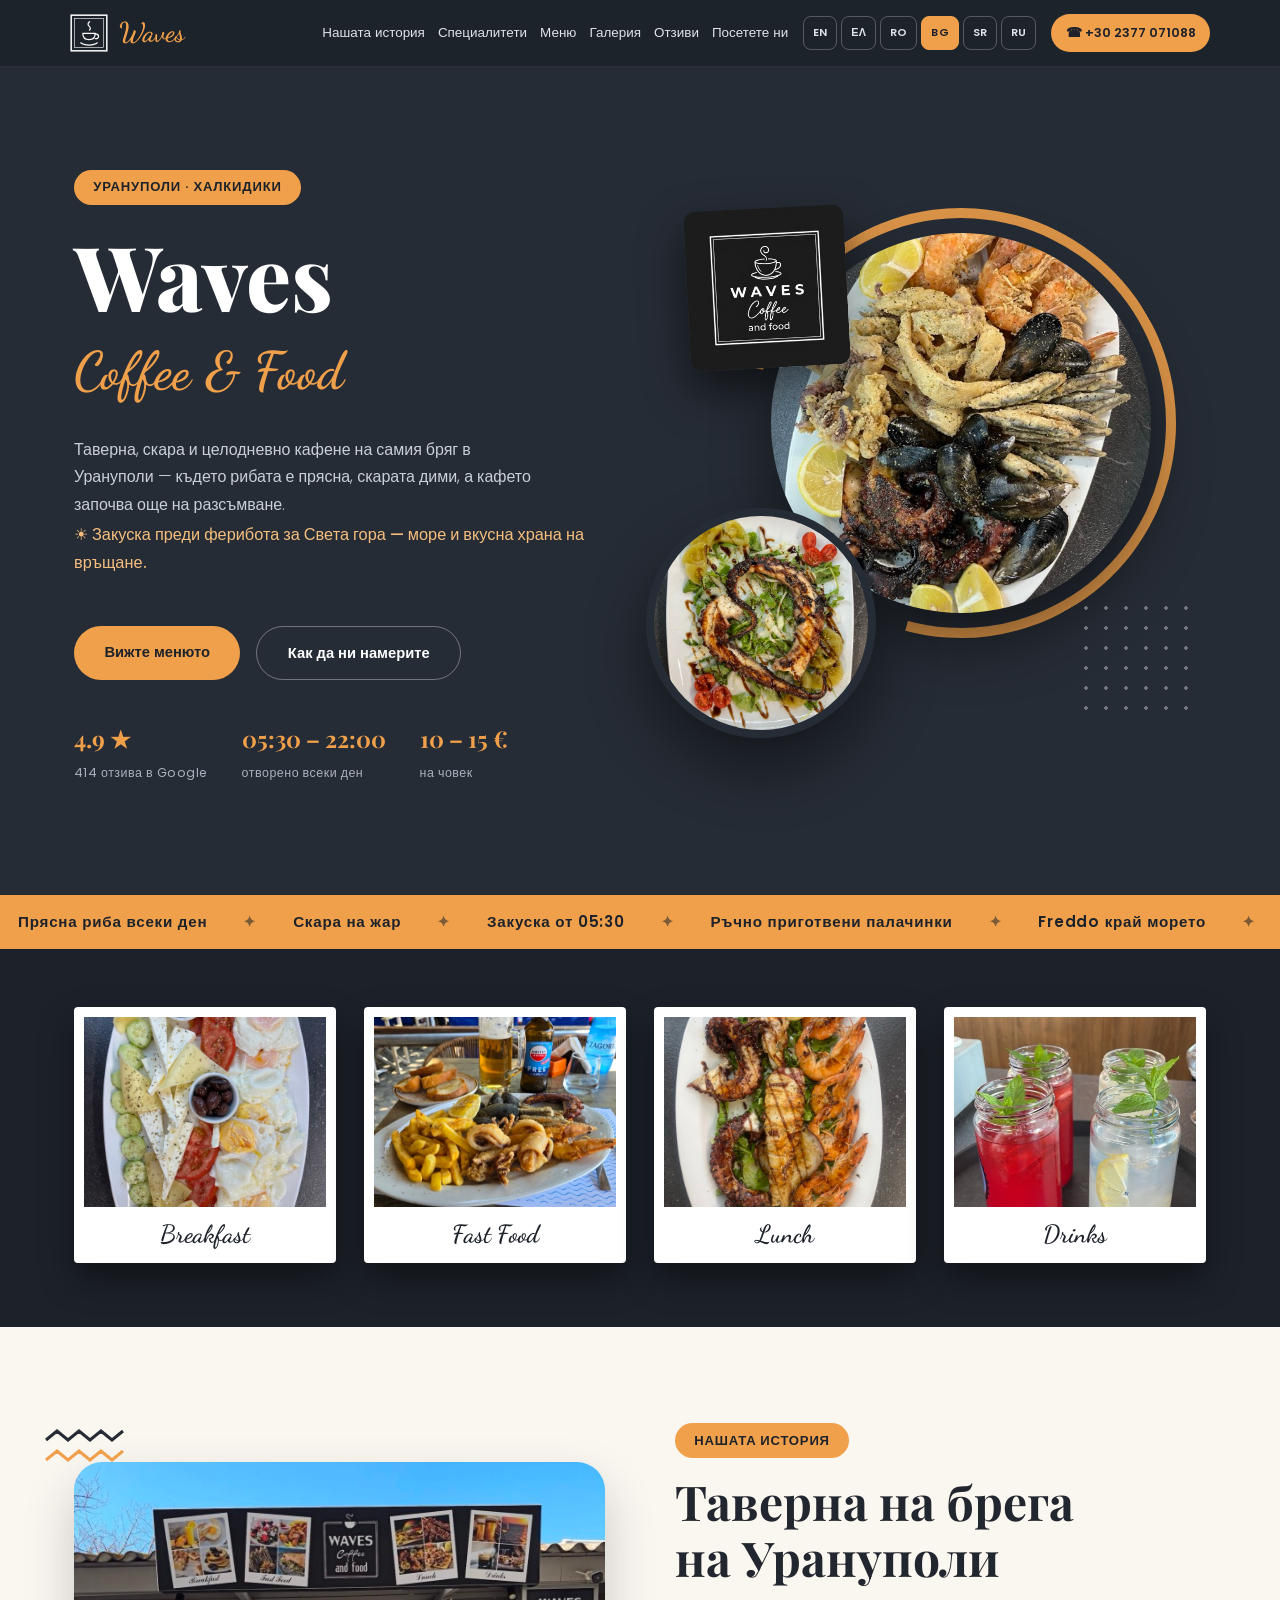
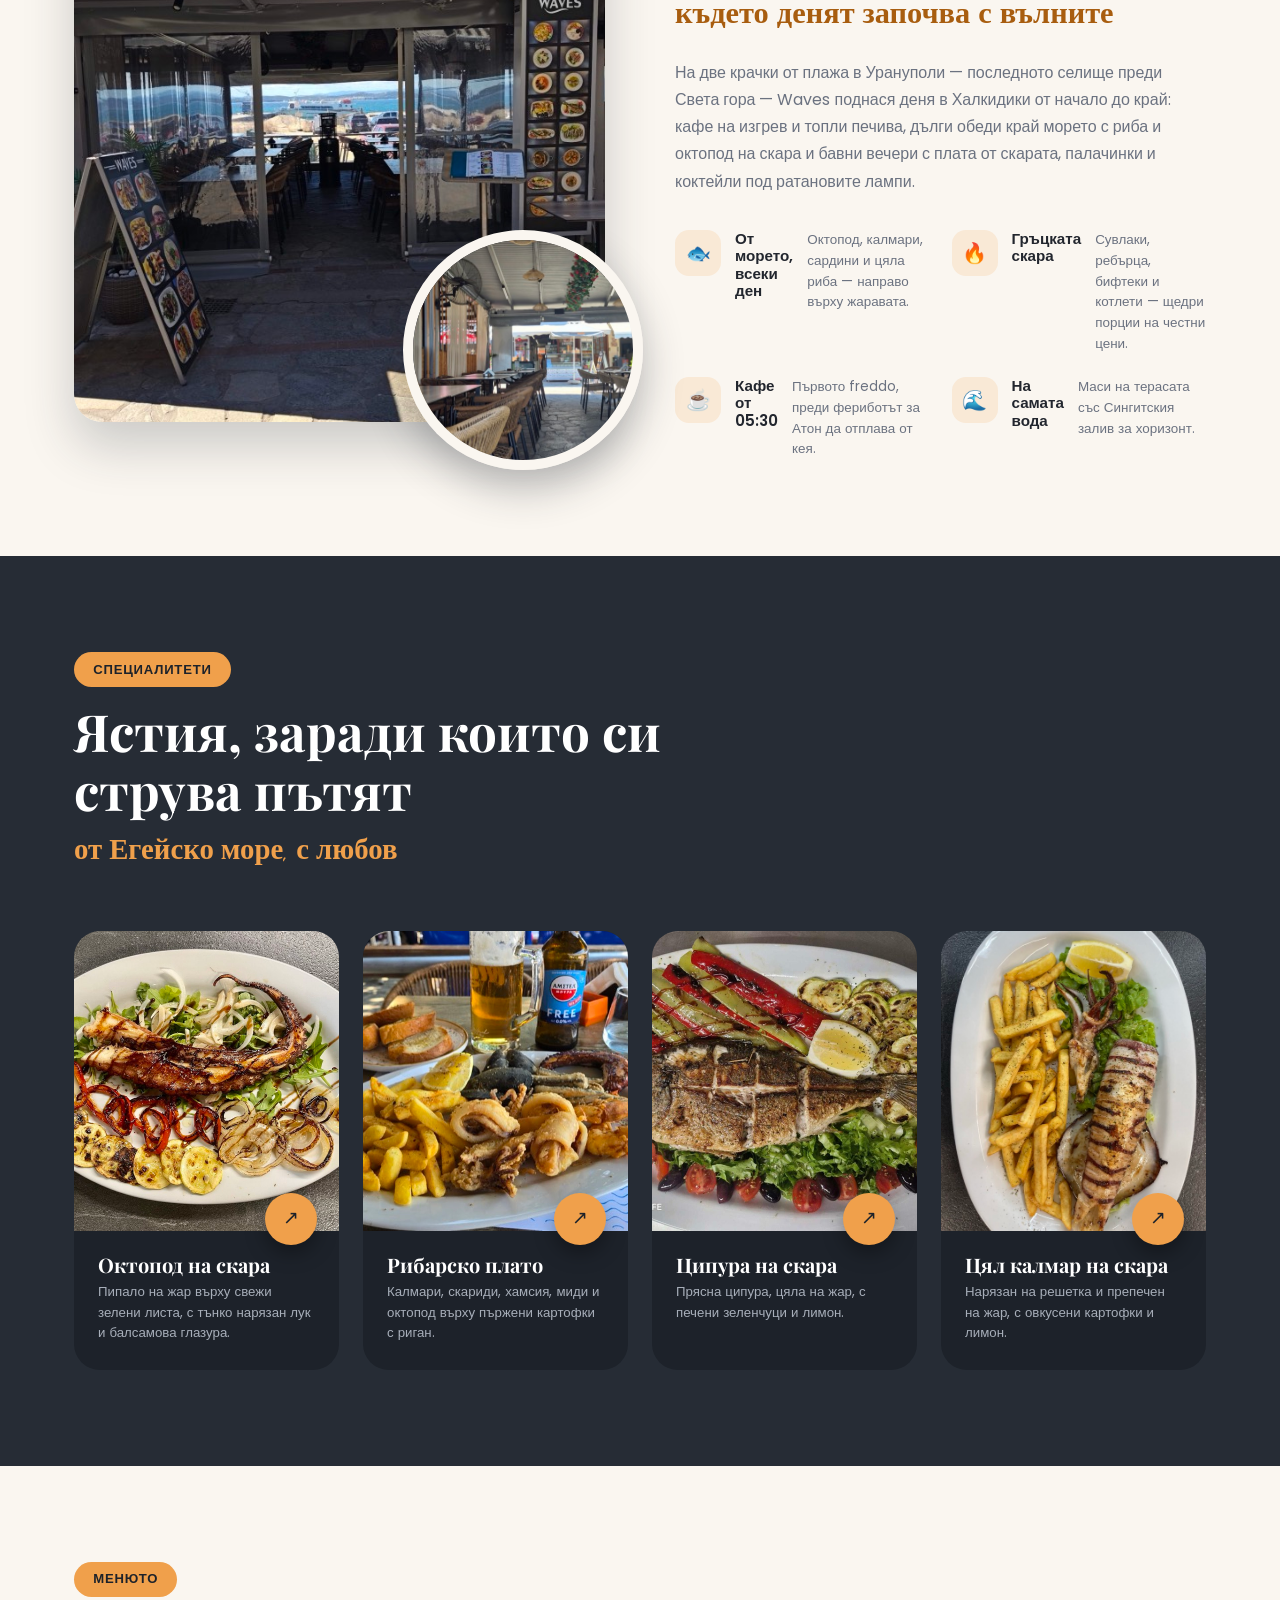
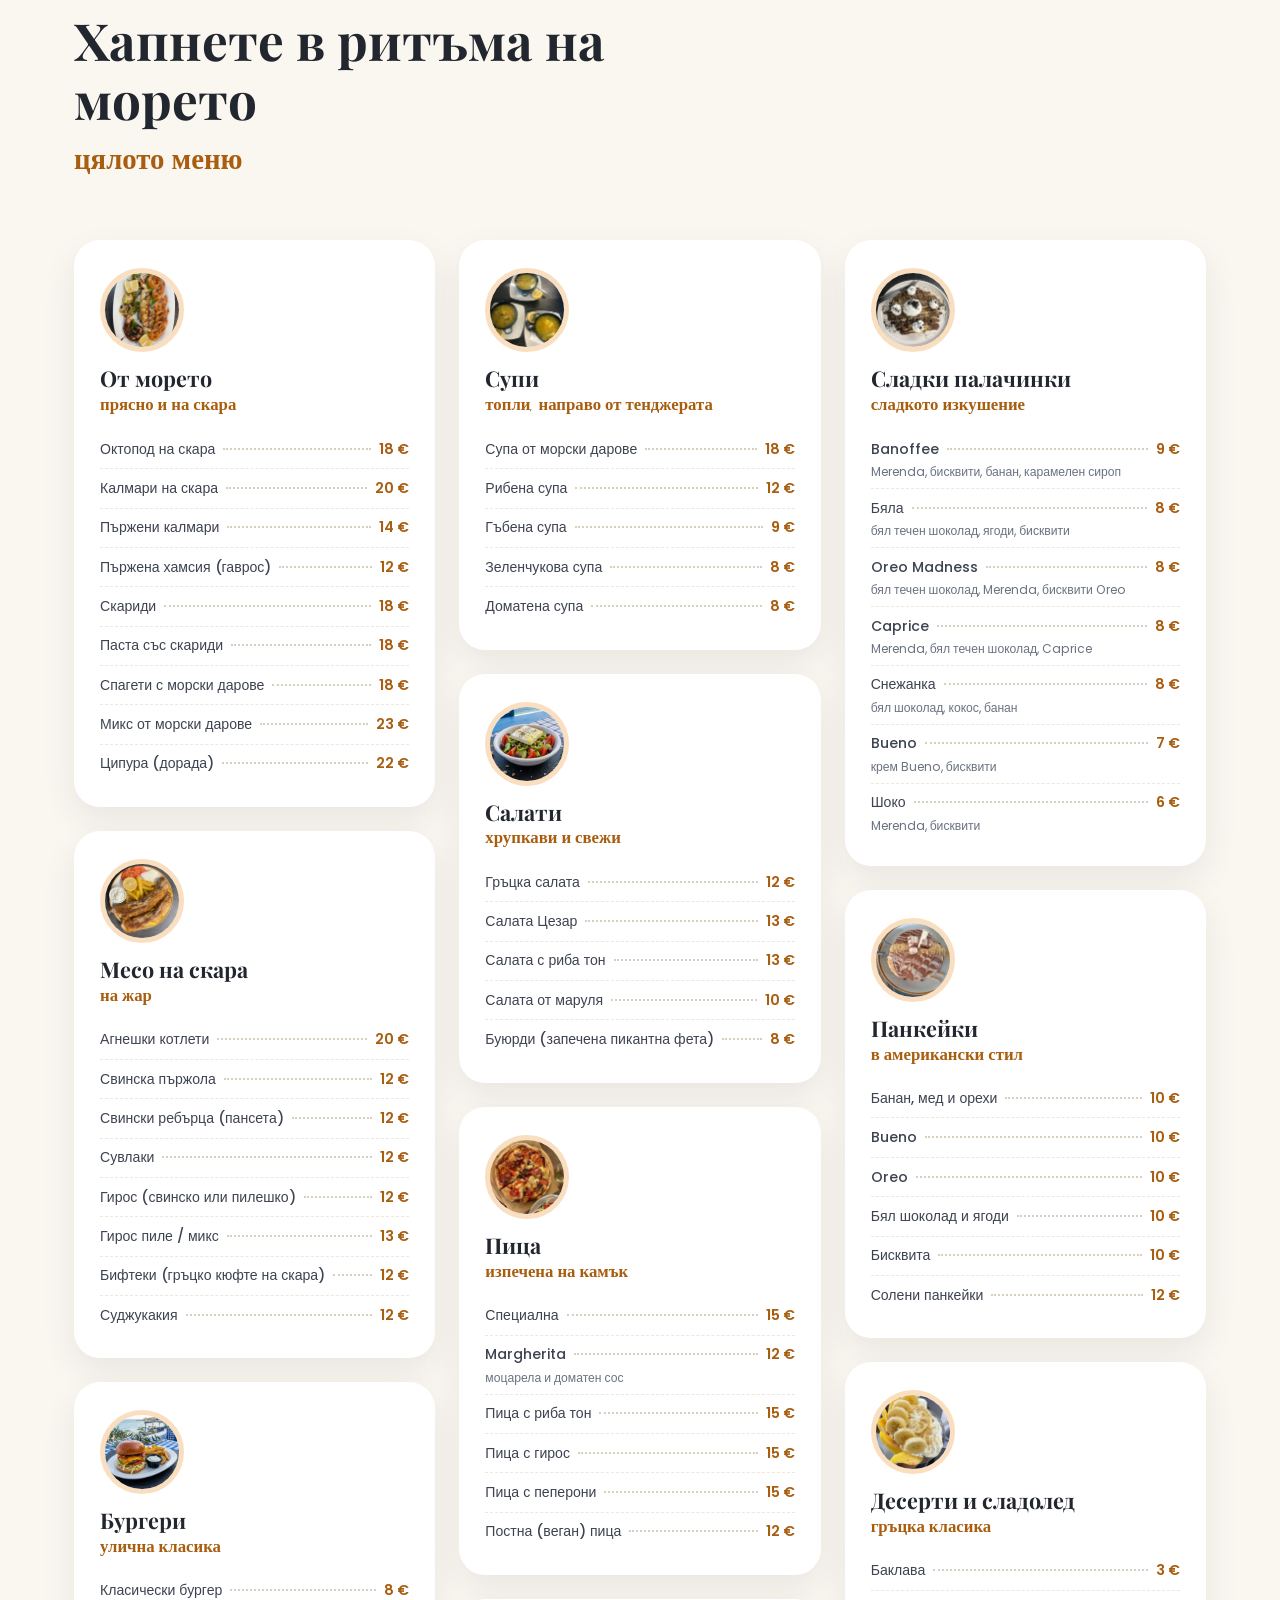
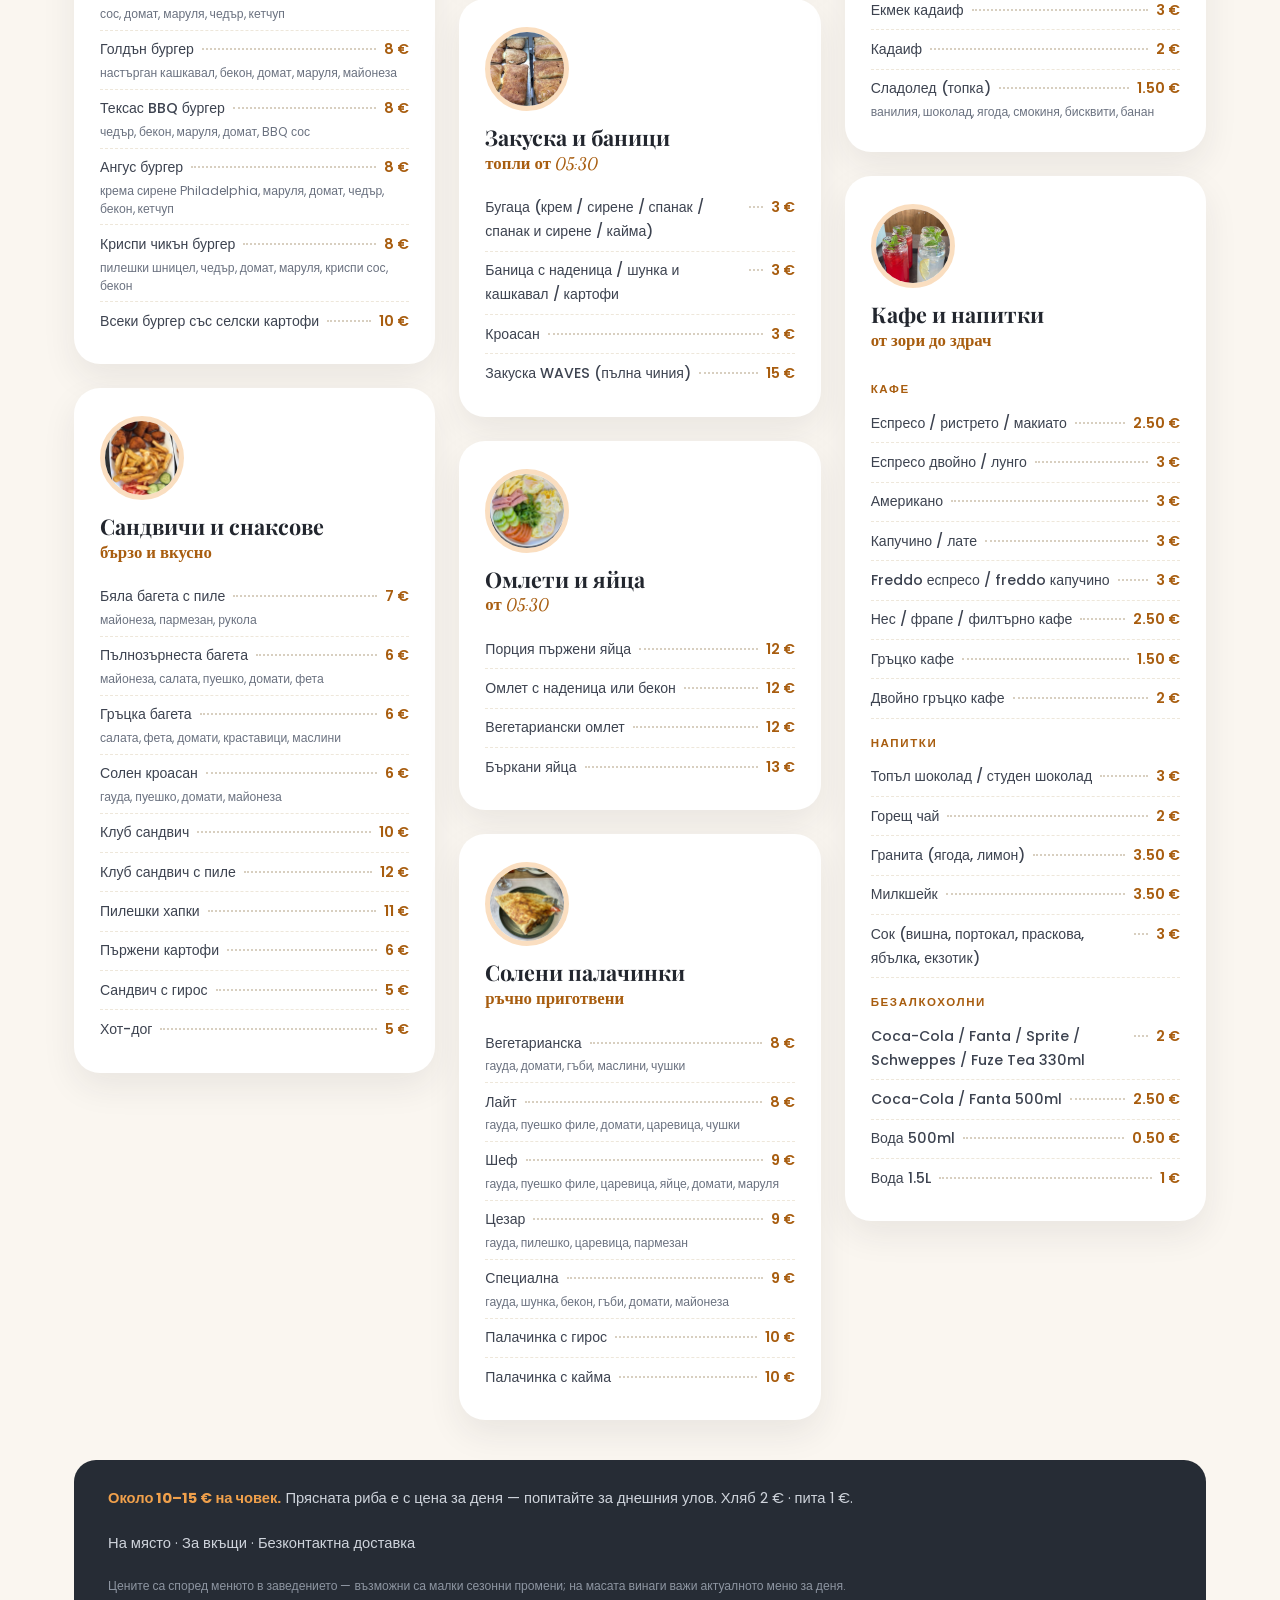
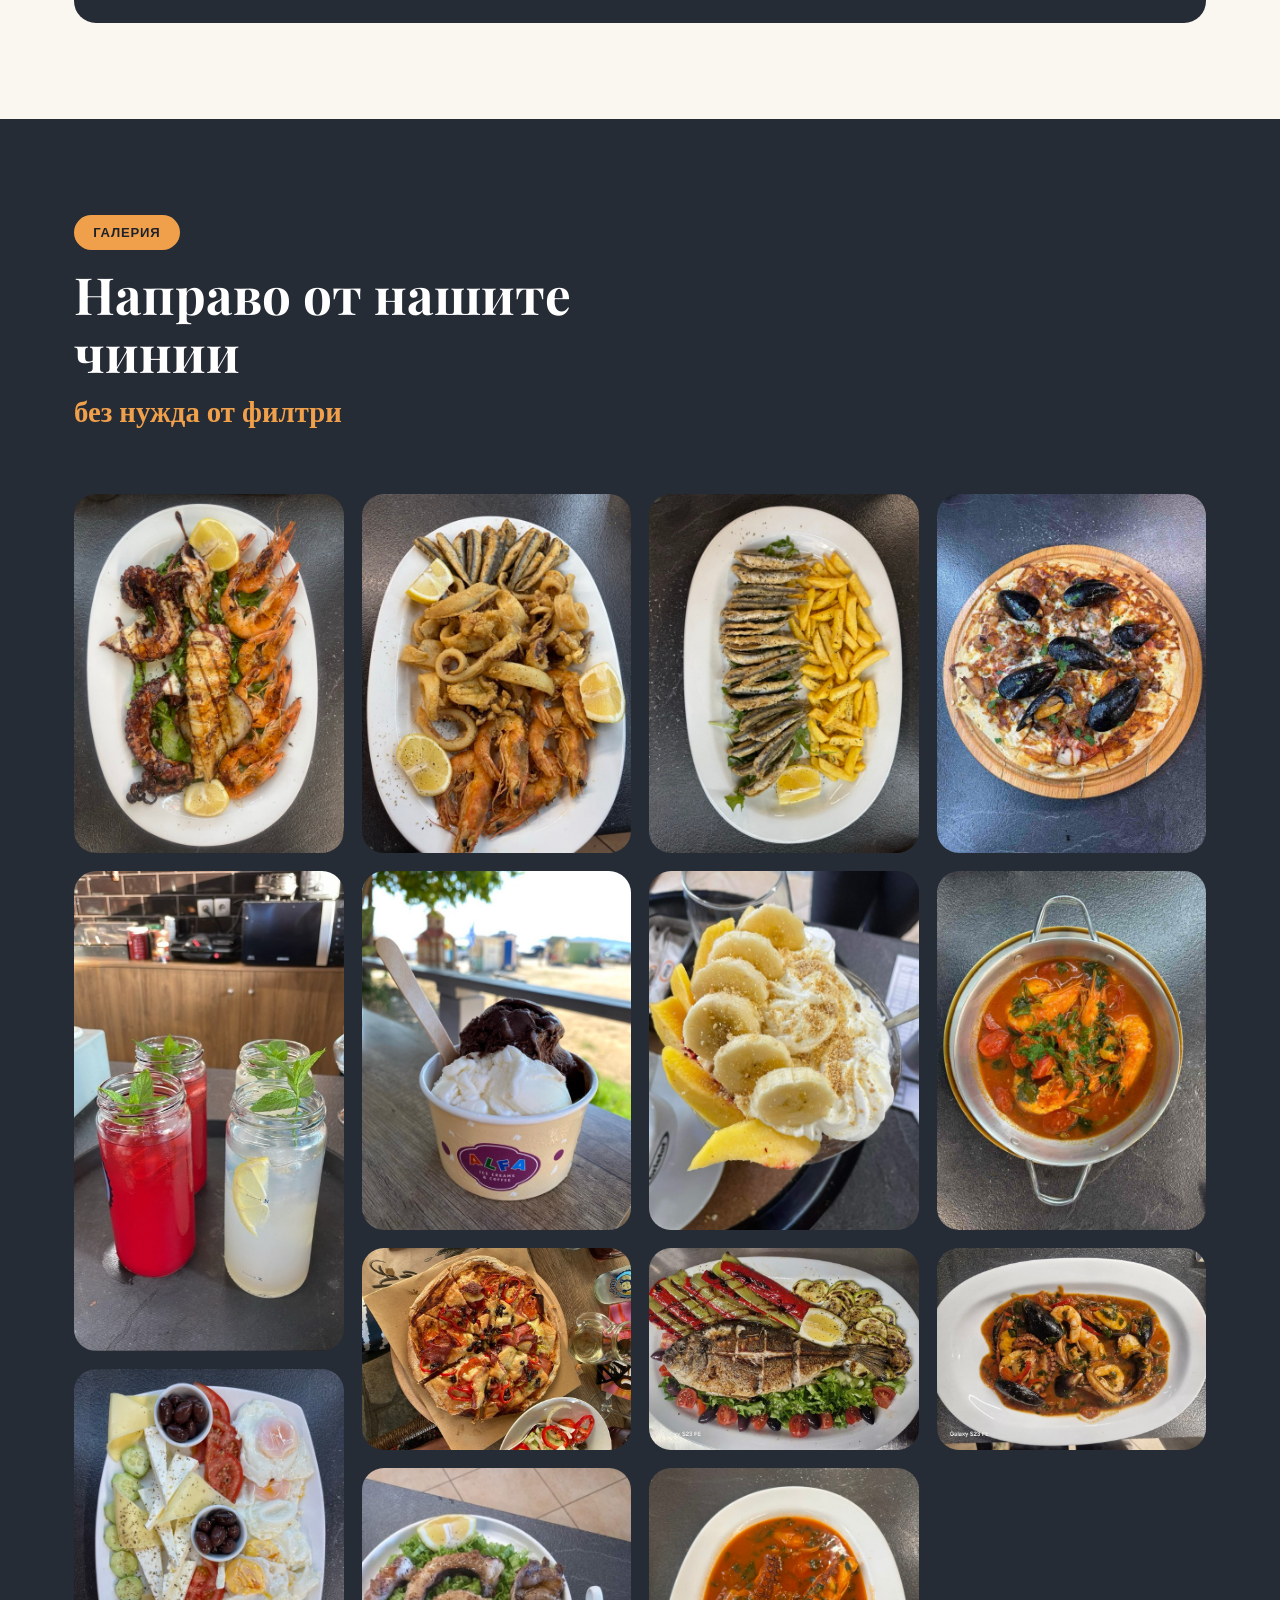
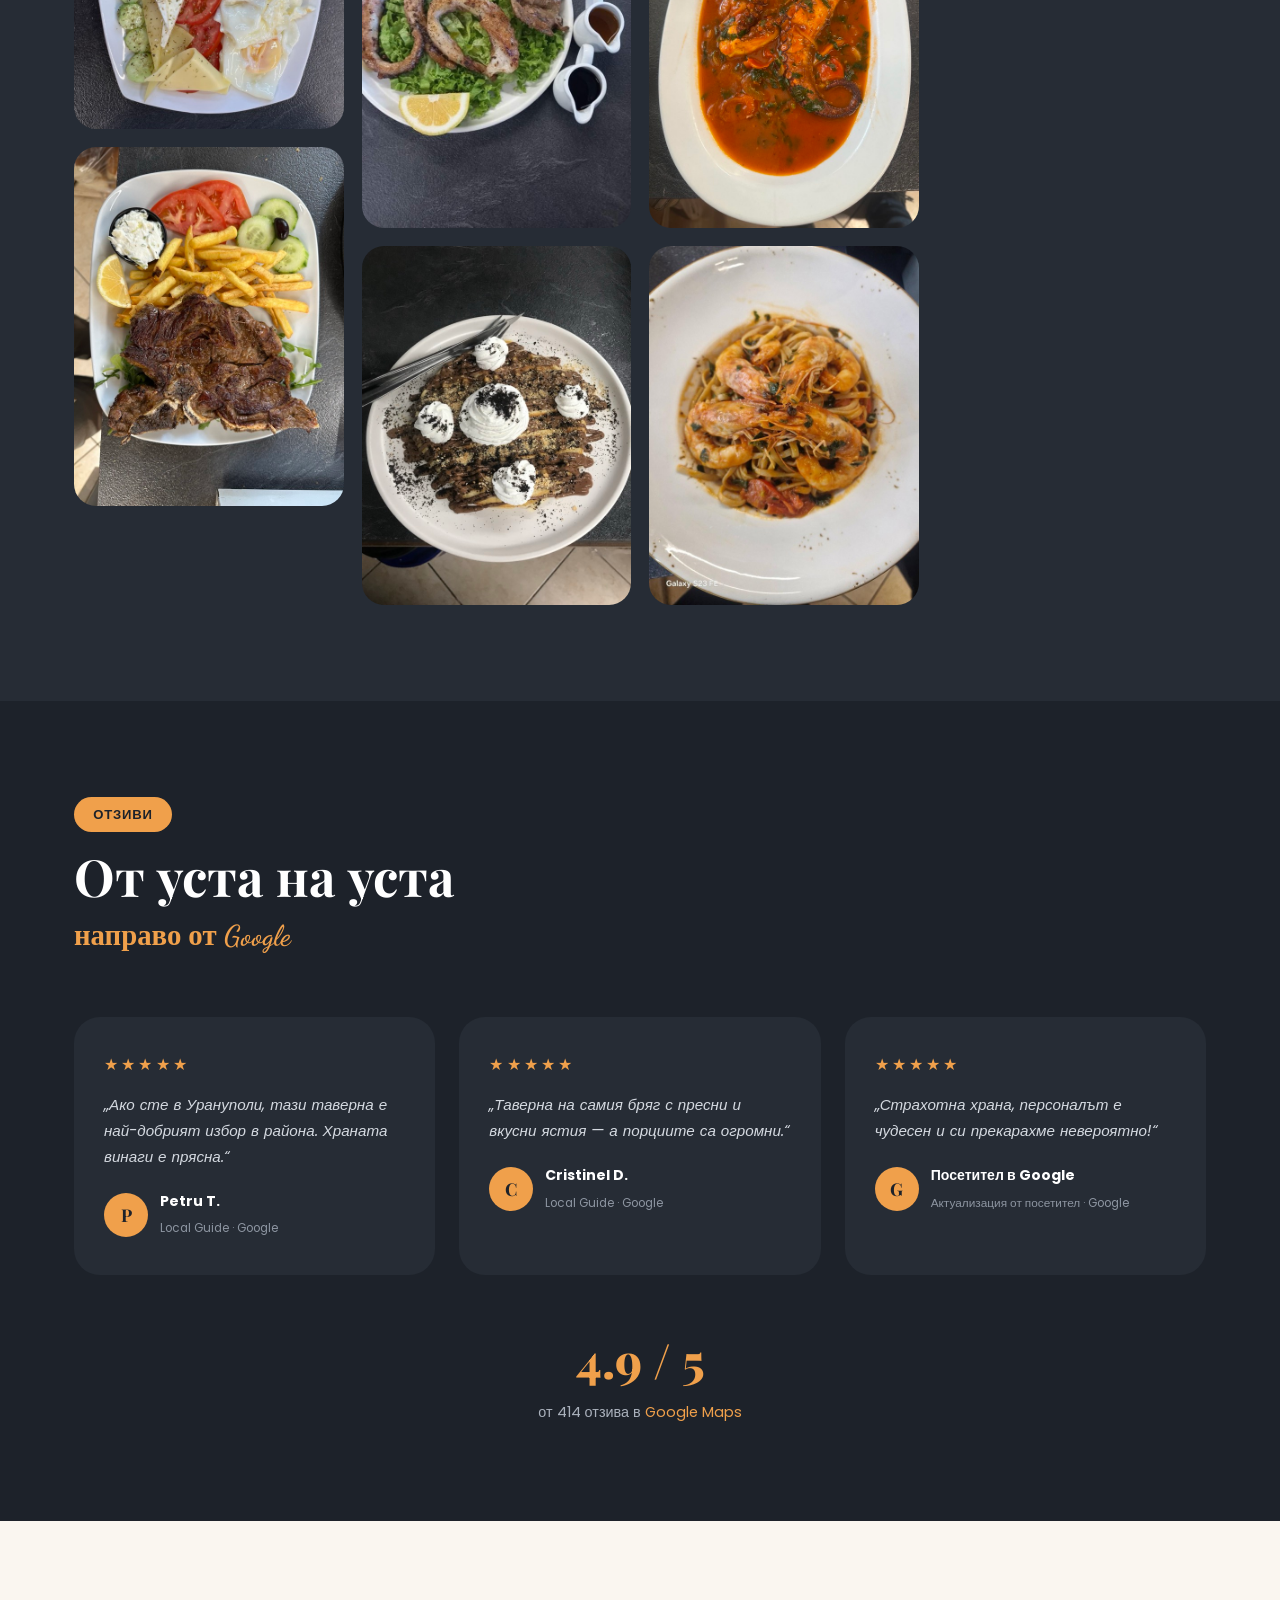
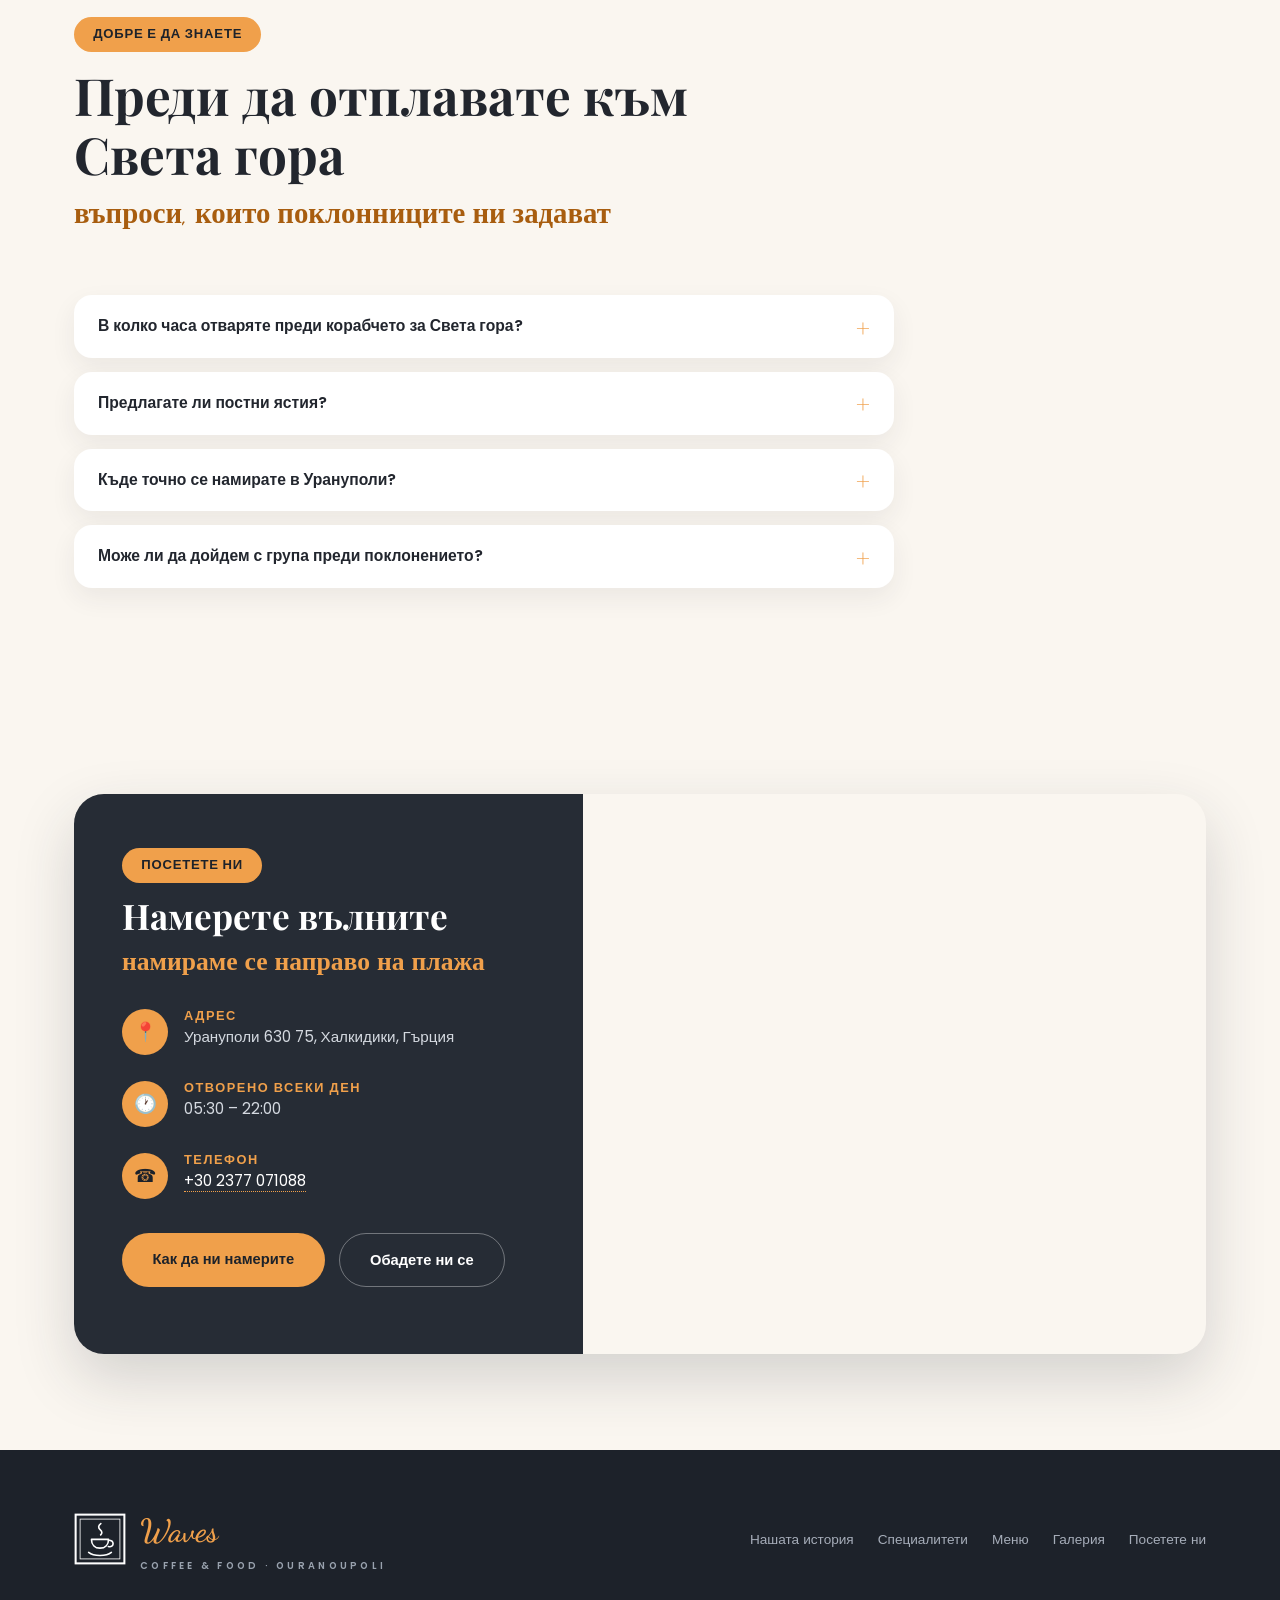
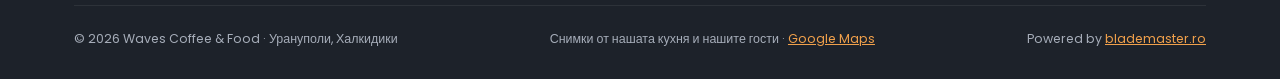
==== bg/index.html @ 925ded1e "Every menu category now has a photo Real photos from the kitchen for Soups (clay pots), Breakfast & " ====
<!DOCTYPE html>
<html lang="bg">
<head>
<meta charset="UTF-8">
<meta name="viewport" content="width=device-width, initial-scale=1.0">
<title>Waves Coffee &amp; Food — Таверна в Урануполи, до Света гора</title>
<meta name="description" id="meta-desc" content="Таверна на плажа в Урануполи, до ферибота за Света гора. Пресни морски дарове, скара, закуска от 05:30. 4,9★ в Google.">
<link rel="canonical" id="canon" href="https://waveshalkidiki.vercel.app/bg/">
<link rel="alternate" hreflang="en" href="https://waveshalkidiki.vercel.app/">
<link rel="alternate" hreflang="el" href="https://waveshalkidiki.vercel.app/el/">
<link rel="alternate" hreflang="ro" href="https://waveshalkidiki.vercel.app/ro/">
<link rel="alternate" hreflang="bg" href="https://waveshalkidiki.vercel.app/bg/">
<link rel="alternate" hreflang="sr-Latn" href="https://waveshalkidiki.vercel.app/sr/">
<link rel="alternate" hreflang="ru" href="https://waveshalkidiki.vercel.app/ru/">
<link rel="alternate" hreflang="x-default" href="https://waveshalkidiki.vercel.app/">
<meta property="og:title" id="og-title" content="Waves Coffee &amp; Food — Таверна в Урануполи, до Света гора">
<meta property="og:description" id="og-desc" content="Таверна на плажа в Урануполи, до ферибота за Света гора. Пресни морски дарове, скара, закуска от 05:30. 4,9★ в Google.">
<meta property="og:image" content="https://waveshalkidiki.vercel.app/images/og-1200x630.jpg">
<meta property="og:image:width" content="1200">
<meta property="og:image:height" content="630">
<meta property="og:image:alt" content="Mixed seafood platter at Waves Coffee & Food">
<meta property="og:url" id="og-url" content="https://waveshalkidiki.vercel.app/bg/">
<meta property="og:type" content="restaurant.restaurant">
<meta property="og:site_name" content="Waves Coffee &amp; Food">
<meta property="og:locale" id="og-locale" content="bg_BG">
<meta name="twitter:card" content="summary_large_image">
<meta name="theme-color" content="#262C35">
<link rel="icon" type="image/png" href="/favicon.png">
<link rel="apple-touch-icon" href="/apple-touch-icon.png">
<link rel="icon" type="image/svg+xml" href="data:image/svg+xml,%3Csvg xmlns='http://www.w3.org/2000/svg' viewBox='0 0 64 64'%3E%3Crect width='64' height='64' rx='12' fill='%23262C35'/%3E%3Crect x='6' y='6' width='52' height='52' fill='none' stroke='white' stroke-width='2.5'/%3E%3Cpath d='M33 15c-3 2.4-3 5-.6 7.2 2.2 1.9 2.2 3.9.4 5.8' stroke='white' stroke-width='2' fill='none' stroke-linecap='round'/%3E%3Cpath d='M22 32.5h20c0 6.5-4.2 10.3-10 10.3s-10-3.8-10-10.3z' fill='none' stroke='white' stroke-width='2'/%3E%3Cpath d='M42 33.5c3.4 0 5.3 1.7 5.3 4s-2 4.4-5.5 3.4' fill='none' stroke='white' stroke-width='2' stroke-linecap='round'/%3E%3Cpath d='M19 47.5c3 2.4 8.3 3.6 13 3.6s10-1.2 13-3.6' fill='none' stroke='white' stroke-width='2' stroke-linecap='round'/%3E%3C/svg%3E">
<link rel="preconnect" href="https://fonts.googleapis.com">
<link rel="preconnect" href="https://fonts.gstatic.com" crossorigin>
<link rel="preload" as="style" href="https://fonts.googleapis.com/css2?family=Playfair+Display:wght@600;700;800&family=Dancing+Script:wght@600;700&family=Poppins:wght@300;400;500;600;700&display=swap">
<link rel="stylesheet" href="https://fonts.googleapis.com/css2?family=Playfair+Display:wght@600;700;800&family=Dancing+Script:wght@600;700&family=Poppins:wght@300;400;500;600;700&display=swap" media="print" onload="this.media='all'">
<noscript><link rel="stylesheet" href="https://fonts.googleapis.com/css2?family=Playfair+Display:wght@600;700;800&family=Dancing+Script:wght@600;700&family=Poppins:wght@300;400;500;600;700&display=swap"></noscript>
<script type="application/ld+json" id="ld-restaurant">
{
  "@context": "https://schema.org",
  "@type": "Restaurant",
  "@id": "https://waveshalkidiki.vercel.app/#restaurant",
  "name": "Waves Coffee & Food",
  "url": "https://waveshalkidiki.vercel.app/bg/",
  "image": "https://waveshalkidiki.vercel.app/images/facade.jpg",
  "servesCuisine": ["Greek", "Seafood", "Grill", "Café"],
  "priceRange": "€10–15",
  "telephone": "+302377071088",
  "address": {
    "@type": "PostalAddress",
    "addressLocality": "Ouranoupoli",
    "postalCode": "630 75",
    "addressRegion": "Halkidiki",
    "addressCountry": "GR"
  },
  "geo": { "@type": "GeoCoordinates", "latitude": 40.3255019, "longitude": 23.9797725 },
  "openingHoursSpecification": [{
    "@type": "OpeningHoursSpecification",
    "dayOfWeek": ["Monday","Tuesday","Wednesday","Thursday","Friday","Saturday","Sunday"],
    "opens": "05:30",
    "closes": "22:00"
  }],
  "hasMenu": "https://waveshalkidiki.vercel.app/bg/#menu",
  "acceptsReservations": true,
  "sameAs": ["https://maps.app.goo.gl/TWM8Gz17om45NjVWA"]
}
</script>
<script type="application/ld+json" id="ld-faq">
{
 "@context": "https://schema.org",
 "@type": "FAQPage",
 "mainEntity": [
  {
   "@type": "Question",
   "name": "В колко часа отваряте преди корабчето за Света гора?",
   "acceptedAnswer": {
    "@type": "Answer",
    "text": "Отваряме в 05:30, всеки ден без изключение — кафе, топли печива и богата закуска преди тръгването на първия ферибот от Урануполи."
   }
  },
  {
   "@type": "Question",
   "name": "Предлагате ли постни ястия?",
   "acceptedAnswer": {
    "@type": "Answer",
    "text": "Да. Освен пресните морски дарове, в менюто има и постни ястия — постна пица, зеленчукови супи и салати. Попитайте ни за постните ястия за деня."
   }
  },
  {
   "@type": "Question",
   "name": "Къде точно се намирате в Урануполи?",
   "acceptedAnswer": {
    "@type": "Answer",
    "text": "Направо на плажа, на няколко минути пеша от пристанището, откъдето тръгват корабчетата за Света гора. Търсете табелата Waves на крайбрежната."
   }
  },
  {
   "@type": "Question",
   "name": "Може ли да дойдем с група преди поклонението?",
   "acceptedAnswer": {
    "@type": "Answer",
    "text": "Разбира се — обадете се на +30 2377 071088 и масата ще ви чака, преди корабчето да отплава."
   }
  }
 ]
}
</script>
<style>
:root{
  --charcoal:#262C35;
  --charcoal-deep:#1D222A;
  --orange:#F0A04B;
  --orange-soft:#F5BE7E;
  --orange-deep:#A85D0F;
  --cream:#FAF6F0;
  --white:#FFFFFF;
  --ink:#22262E;
  --muted:#6B7280;
  --serif:'Playfair Display',serif;
  --script:'Dancing Script',cursive;
  --sans:'Poppins',sans-serif;
}
*{margin:0;padding:0;box-sizing:border-box}
html{scroll-behavior:smooth;scroll-padding-top:92px}
@media(prefers-reduced-motion:reduce){
  html{scroll-behavior:auto}
  .strip-track{animation:none!important}
  .reveal{opacity:1!important;transform:none!important;transition:none!important}
  .sig-card,.menu-card,.gal img,.btn{transition:none!important}
}
:focus-visible{outline:3px solid var(--orange);outline-offset:2px;border-radius:4px}
.sr-only{position:absolute;width:1px;height:1px;padding:0;margin:-1px;overflow:hidden;clip:rect(0 0 0 0);white-space:nowrap;border:0}
/* WCAG contrast on light backgrounds */
.fm-row .pr{color:var(--orange-deep)}
.fm-card .script,#menu .sec-head .script,#faq .sec-head .script,#story .script{color:var(--orange-deep)}
body{font-family:var(--sans);color:var(--ink);background:var(--cream);line-height:1.7;font-size:16px}
img{max-width:100%;display:block}
a{text-decoration:none;color:inherit}
h1,h2,h3{font-family:var(--serif);line-height:1.15}
.wrap{max-width:1180px;margin:0 auto;padding:0 24px}
.script{font-family:var(--script);color:var(--orange);font-weight:600}
.pill{display:inline-block;background:var(--orange);color:var(--charcoal-deep);font-weight:600;font-size:.82rem;letter-spacing:.06em;padding:.4rem 1.2rem;border-radius:999px}
.sec{padding:96px 0}
.sec-head{max-width:640px;margin-bottom:56px}
.sec-head h2{font-size:clamp(2.1rem,4.5vw,3.2rem);font-weight:700;margin:.9rem 0 .4rem}
.sec-head .script{font-size:clamp(1.5rem,3vw,2.1rem)}
.sec-head p{color:var(--muted)}
.reveal{opacity:0;transform:translateY(26px);transition:opacity .7s ease,transform .7s ease}
.reveal.on{opacity:1;transform:none}

/* ---------- nav ---------- */
nav{position:fixed;inset:0 0 auto 0;z-index:50;background:rgba(29,34,42,.86);backdrop-filter:blur(12px);border-bottom:1px solid rgba(255,255,255,.06)}
.nav-in{max-width:1180px;margin:0 auto;padding:14px 20px;display:flex;align-items:center;gap:15px}
.logo{display:flex;align-items:center;gap:11px;color:#fff}
.logo .badge{flex:none}
.logo .script{font-size:1.7rem;line-height:1}
.logo small{display:none}
.nav-links{display:flex;gap:13px;margin-left:auto}
.nav-links a{color:#dfe3e9;font-size:.84rem;font-weight:500;transition:color .2s}
.nav-links a:hover{color:var(--orange)}
.lang-sw{display:flex;gap:4px;flex-wrap:wrap}
.lang-sw-more{display:none}
.lang-sw button{background:none;border:1px solid rgba(255,255,255,.25);color:#dfe3e9;font:600 .68rem var(--sans);letter-spacing:.03em;padding:.5rem .55rem;border-radius:8px;cursor:pointer;transition:all .2s}
.lang-sw button:hover{border-color:var(--orange);color:var(--orange)}
.lang-sw button.on{background:var(--orange);color:var(--charcoal-deep);border-color:var(--orange)}
.nav-call{background:var(--orange);color:var(--charcoal-deep);font-weight:600;font-size:.8rem;padding:.5rem .9rem;border-radius:999px;white-space:nowrap;transition:background .2s}
.nav-call:hover{background:var(--orange-soft)}
.burger{display:none;background:none;border:0;cursor:pointer;padding:6px}
.burger span{display:block;width:24px;height:2px;background:#fff;margin:5px 0;border-radius:2px}

/* ---------- hero ---------- */
.hero{background:var(--charcoal);color:#fff;position:relative;overflow:hidden;padding:170px 0 110px}
.hero-in{display:grid;grid-template-columns:1.05fr .95fr;gap:48px;align-items:center}
.hero .kicker{background:var(--orange);color:var(--charcoal-deep)}
.hero h1{font-size:clamp(3.4rem,8vw,5.6rem);font-weight:800;color:#fff;margin:1.1rem 0 0}
.hero .script-line{font-size:clamp(2.1rem,4.5vw,3.3rem);margin:.1rem 0 1.2rem}
.hero p.lead{color:#c9cfd8;max-width:460px;font-weight:300}
.hero-cta{display:flex;gap:16px;margin:2rem 0 2.4rem;flex-wrap:wrap}
.btn{display:inline-block;padding:.85rem 1.9rem;border-radius:999px;font-weight:600;font-size:.92rem;transition:transform .2s,background .2s}
.btn:hover{transform:translateY(-2px)}
.btn-orange{background:var(--orange);color:var(--charcoal-deep)}
.btn-orange:hover{background:var(--orange-soft)}
.btn-ghost{border:1.5px solid rgba(255,255,255,.35);color:#fff}
.btn-ghost:hover{border-color:var(--orange);color:var(--orange)}
.hero-stats{display:flex;gap:34px;flex-wrap:wrap}
.hero-stats div strong{display:block;font-family:var(--serif);font-size:1.45rem;color:var(--orange)}
.hero-stats div span{font-size:.78rem;color:#aab1bc;letter-spacing:.04em}
.hero-art{position:relative;height:560px}
.ring{position:absolute;border-radius:50%;border:10px solid var(--orange)}
.ring-1{width:430px;height:430px;top:10px;right:30px;border-color:rgba(240,160,75,.9);border-left-color:transparent;transform:rotate(-30deg)}
.circle-img{position:absolute;border-radius:50%;overflow:hidden;box-shadow:0 30px 60px rgba(0,0,0,.45)}
.circle-img img{width:100%;height:100%;object-fit:cover}
.ci-1{width:380px;height:380px;top:35px;right:55px}
.ci-2{width:230px;height:230px;bottom:20px;right:330px;border:8px solid var(--charcoal)}
.signboard{position:absolute;left:-4px;top:10px;width:160px;height:auto;border-radius:12px;box-shadow:0 20px 44px rgba(0,0,0,.55);transform:rotate(-3deg)}
.dots{position:absolute;width:120px;height:120px;background-image:radial-gradient(rgba(255,255,255,.35) 2px,transparent 2px);background-size:20px 20px;right:10px;bottom:40px}

/* ---------- polaroid band (like the physical signboard) ---------- */
.polas{background:var(--charcoal-deep);padding:58px 0 64px}
.pol-row{display:grid;grid-template-columns:repeat(4,1fr);gap:28px}
.pol{background:#fff;padding:10px 10px 4px;border-radius:4px;box-shadow:0 16px 34px rgba(0,0,0,.45);transform:rotate(var(--r,0deg));transition:transform .3s;margin:0}
.pol:hover{transform:rotate(0deg) scale(1.04)}
.pol img{width:100%;height:190px;object-fit:cover;display:block}
.pol figcaption{text-align:center;font-family:var(--script);color:#1D222A;font-size:1.55rem;font-weight:600;padding:6px 0 4px}

/* ---------- marquee ---------- */
.strip{background:var(--orange);color:var(--charcoal-deep);overflow:hidden;padding:14px 0}
.strip-track{display:flex;gap:0;width:max-content;animation:slide 30s linear infinite}
.strip span{font-weight:600;font-size:.95rem;letter-spacing:.05em;white-space:nowrap;padding:0 18px}
.strip .sep{opacity:.55}
@keyframes slide{to{transform:translateX(-50%)}}

/* ---------- story ---------- */
.story-grid{display:grid;grid-template-columns:1fr 1fr;gap:70px;align-items:center}
.story-art{position:relative}
.story-art .main{border-radius:28px;overflow:hidden;box-shadow:0 24px 50px rgba(38,44,53,.22)}
.story-art .main img{width:100%;height:560px;object-fit:cover}
.story-art .float{position:absolute;right:-38px;bottom:-48px;width:240px;height:240px;border-radius:50%;overflow:hidden;border:10px solid var(--cream);box-shadow:0 18px 40px rgba(38,44,53,.3)}
.story-art .float img{width:100%;height:100%;object-fit:cover}
.zig{position:absolute;top:-34px;left:-30px}
.feat{display:grid;grid-template-columns:1fr 1fr;gap:22px;margin-top:2.2rem}
.feat div{display:flex;gap:14px;align-items:flex-start}
.feat .ic{flex:none;width:46px;height:46px;border-radius:14px;background:rgba(240,160,75,.16);display:grid;place-items:center;font-size:1.25rem}
.feat h3{font-family:var(--sans);font-size:.95rem;font-weight:600}
.feat p{font-size:.84rem;color:var(--muted);line-height:1.55}

/* ---------- signature ---------- */
.dark{background:var(--charcoal);color:#fff}
.dark .sec-head p{color:#aab1bc}
.sig-grid{display:grid;grid-template-columns:repeat(4,1fr);gap:24px}
.sig-card{background:var(--charcoal-deep);border-radius:26px;overflow:hidden;position:relative;transition:transform .3s}
.sig-card:hover{transform:translateY(-8px)}
.sig-card img{height:300px;width:100%;object-fit:cover}
.sig-body{padding:22px 24px 26px}
.sig-body h3{font-size:1.25rem;color:#fff;margin-bottom:.4rem}
.sig-body p{font-size:.83rem;color:#a7aeb9;line-height:1.55}
.sig-arrow{position:absolute;top:262px;right:22px;width:52px;height:52px;border-radius:50%;background:var(--orange);display:grid;place-items:center;color:var(--charcoal-deep);font-size:1.2rem;box-shadow:0 8px 20px rgba(0,0,0,.35)}

/* ---------- menu ---------- */
.menu-grid{display:grid;grid-template-columns:repeat(4,1fr);gap:24px}
.menu-card{background:#fff;border-radius:26px;padding:30px 26px;box-shadow:0 14px 34px rgba(38,44,53,.08);transition:transform .3s}
.menu-card:hover{transform:translateY(-6px)}
.menu-card .mc-img{width:96px;height:96px;border-radius:50%;overflow:hidden;border:5px solid rgba(240,160,75,.35);margin-bottom:18px}
.menu-card .mc-img img{width:100%;height:100%;object-fit:cover}
.menu-card h3{font-size:1.3rem;margin-bottom:2px}
.menu-card .script{font-size:1.05rem;display:block;margin-bottom:14px}
.menu-card ul{list-style:none}
.menu-card li{font-size:.86rem;padding:.42rem 0;border-bottom:1px dashed #e8e0d4;display:flex;justify-content:space-between;gap:10px;color:#3d4350}
.menu-card li:last-child{border-bottom:0}
.menu-card li b{font-weight:600;color:var(--orange);white-space:nowrap}
.menu-note{margin-top:40px;background:var(--charcoal);color:#fff;border-radius:22px;padding:26px 34px;display:flex;justify-content:space-between;align-items:center;gap:20px;flex-wrap:wrap}
.menu-note p{font-size:.92rem;color:#cfd4dc}
.menu-note p b{color:var(--orange)}
.menu-note .fine{font-size:.76rem;color:#8d95a1;width:100%}

/* ---------- full menu ---------- */
.fullmenu{columns:3;column-gap:24px}
.fm-card{background:#fff;border-radius:26px;padding:28px 26px 24px;box-shadow:0 14px 34px rgba(38,44,53,.08);break-inside:avoid;margin:0 0 24px}
.fm-card .mc-img{width:84px;height:84px;border-radius:50%;overflow:hidden;border:5px solid rgba(240,160,75,.35);margin-bottom:14px}
.fm-card .mc-img img{width:100%;height:100%;object-fit:cover}
.fm-card h3{font-size:1.35rem;margin-bottom:0}
.fm-t{all:unset;box-sizing:border-box;font:inherit;color:inherit;width:100%;display:flex;justify-content:space-between;align-items:center;gap:10px}
.fm-t:focus-visible{outline:3px solid var(--orange-deep);outline-offset:2px;border-radius:4px}
.fm-card .script{font-size:1.05rem;display:block;margin-bottom:10px}
.fm-card ul{list-style:none}
.fm-card li{padding:.42rem 0;border-bottom:1px dashed #eee7da}
.fm-card li:last-child{border-bottom:0}
.fm-row{display:flex;align-items:baseline;gap:8px}
.fm-row .nm{font-size:.88rem;color:#3d4350;font-weight:500}
.fm-row .ld{flex:1;border-bottom:2px dotted #d8cfc0;transform:translateY(-4px);min-width:14px}
.fm-row .pr{font-weight:600;color:var(--orange-deep);font-size:.9rem;white-space:nowrap}
.fm-desc{font-size:.76rem;color:var(--muted);line-height:1.45;margin-top:2px}
li.fm-hdr{font-family:var(--sans);font-size:.72rem;font-weight:700;letter-spacing:.14em;text-transform:uppercase;color:var(--orange-deep);padding:.95rem 0 .25rem;border-bottom:0}

/* ---------- gallery ---------- */
.gal{columns:4;column-gap:18px}
.gal figure{margin:0 0 18px;border-radius:22px;overflow:hidden;position:relative;break-inside:avoid}
.gal img{width:100%;height:auto;transition:transform .5s}
.gal figure:hover img{transform:scale(1.05)}
.gal figcaption{position:absolute;inset:auto 0 0 0;padding:30px 16px 12px;font-size:.78rem;font-weight:500;color:#fff;background:linear-gradient(transparent,rgba(29,34,42,.85));opacity:0;transition:opacity .3s}
.gal figure:hover figcaption{opacity:1}

/* ---------- reviews ---------- */
.rev-grid{display:grid;grid-template-columns:repeat(3,1fr);gap:24px}
.rev-card{background:var(--charcoal);border-radius:26px;padding:34px 30px;position:relative}
.rev-card .stars{color:var(--orange);letter-spacing:.2em;font-size:1rem;margin-bottom:14px}
.rev-card p{font-size:.95rem;color:#d4d9e0;font-style:italic;margin-bottom:20px}
.rev-card footer{display:flex;align-items:center;gap:12px}
.rev-card .avatar{width:44px;height:44px;border-radius:50%;background:var(--orange);color:var(--charcoal-deep);display:grid;place-items:center;font-weight:700;font-family:var(--serif);font-size:1.1rem}
.rev-card footer b{display:block;font-size:.88rem;color:#fff}
.rev-card footer span{font-size:.74rem;color:#8d95a1}
.rev-badge{margin-top:44px;text-align:center}
.rev-badge .big{font-family:var(--serif);font-size:3rem;color:var(--orange);font-weight:800}
.rev-badge p{color:#aab1bc;font-size:.9rem}

/* ---------- visit ---------- */
.visit-grid{display:grid;grid-template-columns:.9fr 1.1fr;gap:0;border-radius:30px;overflow:hidden;box-shadow:0 24px 60px rgba(38,44,53,.18)}
.visit-info{background:var(--charcoal);color:#fff;padding:54px 48px}
.visit-info h2{color:#fff;font-size:2.2rem;margin:.8rem 0 .2rem}
.visit-info .script{font-size:1.6rem}
.v-row{display:flex;gap:16px;align-items:flex-start;margin-top:26px}
.v-row .ic{flex:none;width:46px;height:46px;border-radius:50%;background:var(--orange);color:var(--charcoal-deep);display:grid;place-items:center;font-size:1.15rem}
.v-row h3{font-family:var(--sans);font-size:.8rem;letter-spacing:.12em;color:var(--orange);font-weight:600;text-transform:uppercase}
.v-row p{color:#d4d9e0;font-size:.95rem}
.v-row a{color:#fff;border-bottom:1px dotted var(--orange)}
.visit-cta{display:flex;gap:14px;margin-top:34px;flex-wrap:wrap}
.visit-map iframe{width:100%;height:100%;min-height:560px;border:0;display:block;filter:saturate(.9)}

/* ---------- footer ---------- */
footer.site{background:var(--charcoal-deep);color:#a6adb9;padding:54px 0 30px}
.foot-grid{display:flex;justify-content:space-between;gap:30px;align-items:center;flex-wrap:wrap;border-bottom:1px solid rgba(255,255,255,.07);padding-bottom:30px;margin-bottom:22px}
.foot-logo .script{font-size:2rem}
.foot-logo small{display:block;font-size:.6rem;letter-spacing:.34em;color:#99a2ae;font-weight:600}
.foot-nav{display:flex;gap:24px;flex-wrap:wrap}
.foot-nav a{font-size:.85rem;transition:color .2s}
.foot-nav a:hover{color:var(--orange)}
.foot-base{display:flex;justify-content:space-between;gap:16px;flex-wrap:wrap;font-size:.78rem}
.foot-base a{color:var(--orange);text-decoration:underline}

/* ---------- faq ---------- */
.faq-list{max-width:820px}
.faq-list details{background:#fff;border-radius:18px;box-shadow:0 10px 26px rgba(38,44,53,.07);margin-bottom:14px;overflow:hidden}
.faq-list summary{cursor:pointer;list-style:none;display:flex;justify-content:space-between;align-items:center;gap:16px;padding:18px 24px;font-weight:600;font-size:.98rem}
.faq-list summary::-webkit-details-marker{display:none}
.faq-list summary::after{content:'+';font-family:var(--serif);font-size:1.5rem;color:var(--orange);flex:none;line-height:1}
.faq-list details[open] summary::after{content:'–'}
.faq-list details p{padding:0 24px 20px;color:var(--muted);font-size:.92rem}
.hero .tagline{display:inline-block;margin:.2rem 0 1.1rem;font-weight:500;color:var(--orange-soft);font-size:1.02rem}

/* ---------- responsive ---------- */
@media(max-width:1020px){
  .hero-in{grid-template-columns:1fr}
  .hero-art{width:100%;height:480px;max-width:520px;margin:0 auto}
  .ring-1{width:360px;height:360px;right:20px}
  .ci-1{width:320px;height:320px;right:40px}
  .ci-2{width:190px;height:190px;right:290px}
  .sig-grid,.menu-grid{grid-template-columns:repeat(2,1fr)}
  .fullmenu{columns:2}
  .gal{columns:3}
  .story-grid{grid-template-columns:1fr;gap:80px}
  .story-art .float{right:0}
  .pol-row{grid-template-columns:repeat(2,1fr)}
  .rev-grid{grid-template-columns:1fr;max-width:560px;margin:0 auto}
  .visit-grid{grid-template-columns:1fr}
  .visit-map iframe{min-height:380px}
}
@media(max-width:1180px){
  .nav-links,.nav-call{display:none}
  .burger{display:block;padding:12px}
  nav.open .nav-links{display:flex;position:absolute;top:100%;left:0;right:0;background:var(--charcoal-deep);flex-direction:column;padding:18px 24px;gap:16px}
  .lang-sw{margin-left:auto}
}
@media(max-width:640px){
  .sec{padding:64px 0}
  .fm-t{cursor:pointer}
  .fm-t::after{content:'+';font-family:var(--serif);color:var(--orange-deep);font-size:1.5rem;line-height:1;flex:none}
  .fm-card.open .fm-t::after{content:'–'}
  .fm-card ul{display:none}
  .fm-card.open ul{display:block}
  .nav-in{gap:12px}
  .logo small{display:none}
  .lang-sw{margin-left:auto}
  .nav-in > .lang-sw button{display:none}
  .nav-in > .lang-sw button[data-lang="en"],.nav-in > .lang-sw button[data-lang="ro"]{display:inline-block}
  nav.open .nav-links .lang-sw-more{display:flex;flex-wrap:wrap;margin-top:6px}
  .hero{padding-top:130px}
  .hero-art{height:400px;max-width:340px}
  .ring-1{width:280px;height:280px;top:0;left:50%;right:auto;margin-left:-140px}
  .ci-1{width:250px;height:250px;top:20px;left:50%;right:auto;margin-left:-125px}
  .ci-2{width:150px;height:150px;right:auto;left:6px;bottom:6px}
  .signboard{left:auto;right:0;top:auto;bottom:14px;width:112px}
  .pol-row{gap:14px}
  .pol img{height:128px}
  .pol figcaption{font-size:1.2rem}
  .dots{display:none}
  .sig-grid,.menu-grid,.feat{grid-template-columns:1fr}
  .fullmenu{columns:1}
  .gal{columns:2;column-gap:12px}
  .story-art .float{right:-6px;width:180px;height:180px}
  .visit-info{padding:40px 28px}
}
</style>
</head>
<body>

<nav id="nav">
  <div class="nav-in">
    <a class="logo" href="#top">
      <svg class="badge" width="38" height="38" viewBox="0 0 64 64" fill="none" aria-hidden="true">
        <rect x="2" y="2" width="60" height="60" stroke="#fff" stroke-width="2.5"/>
        <rect x="7.5" y="7.5" width="49" height="49" stroke="#fff" stroke-width="1"/>
        <path d="M33 13c-3.4 2.6-3.4 5.4-.6 7.8 2.4 2 2.4 4.2.4 6.2" stroke="#fff" stroke-width="2" stroke-linecap="round"/>
        <path d="M21.5 32.5h21c0 6.8-4.4 10.8-10.5 10.8s-10.5-4-10.5-10.8z" stroke="#fff" stroke-width="2" stroke-linejoin="round"/>
        <path d="M42.5 33.5c3.6 0 5.6 1.8 5.6 4.2s-2.2 4.6-5.8 3.6" stroke="#fff" stroke-width="2" stroke-linecap="round"/>
        <path d="M18 48.5c3.2 2.6 8.8 3.8 14 3.8s10.8-1.2 14-3.8" stroke="#fff" stroke-width="2" stroke-linecap="round"/>
      </svg>
      <span class="script">Waves</span>
      <small>COFFEE &amp; FOOD</small>
    </a>
    <div class="nav-links" id="navlinks">
      <a href="#story" data-i18n="nav_story">Нашата история</a>
      <a href="#signature" data-i18n="nav_sig">Специалитети</a>
      <a href="#menu" data-i18n="nav_menu">Меню</a>
      <a href="#gallery" data-i18n="nav_gal">Галерия</a>
      <a href="#reviews" data-i18n="nav_rev">Отзиви</a>
      <a href="#visit" data-i18n="nav_visit">Посетете ни</a>
      <div class="lang-sw lang-sw-more" role="group" aria-label="More languages">
        <button data-lang="el" aria-pressed="false">ΕΛ</button>
        <button data-lang="bg" aria-pressed="false">BG</button>
        <button data-lang="sr" aria-pressed="false">SR</button>
        <button data-lang="ru" aria-pressed="false">RU</button>
      </div>
    </div>
    <div class="lang-sw" id="langsw" role="group" aria-label="Language">
      <button data-lang="en" aria-pressed="false">EN</button>
      <button data-lang="el" aria-pressed="false">ΕΛ</button>
      <button data-lang="ro" aria-pressed="false">RO</button>
      <button data-lang="bg" aria-pressed="false">BG</button>
      <button data-lang="sr" aria-pressed="false">SR</button>
      <button data-lang="ru" aria-pressed="false">RU</button>
    </div>
    <a class="nav-call" href="tel:+302377071088">☎ +30 2377 071088</a>
    <button class="burger" id="burger" aria-label="Menu" aria-expanded="false" aria-controls="navlinks"><span></span><span></span><span></span></button>
  </div>
</nav>

<header class="hero" id="top">
  <div class="wrap hero-in">
    <div>
      <span class="pill kicker" data-i18n="kicker">УРАНУПОЛИ · ХАЛКИДИКИ</span>
      <h1>Waves<span class="sr-only" data-i18n="h1_tail"> — Coffee &amp; Food, ресторант на плажа в Урануполи, до Света гора</span></h1>
      <div class="script script-line">Coffee &amp; Food</div>
      <p class="lead" data-i18n="lead">Таверна, скара и целодневно кафене на самия бряг в Урануполи — където рибата е прясна, скарата дими, а кафето започва още на разсъмване.</p>
      <span class="tagline" data-i18n="tagline">☀ Закуска преди ферибота за Света гора — море и вкусна храна на връщане.</span>
      <div class="hero-cta">
        <a class="btn btn-orange" href="#menu" data-i18n="cta_menu">Вижте менюто</a>
        <a class="btn btn-ghost" href="https://maps.app.goo.gl/TWM8Gz17om45NjVWA" target="_blank" rel="noopener" data-i18n="cta_dir">Как да ни намерите</a>
      </div>
      <div class="hero-stats">
        <div><strong>4.9 ★</strong><span data-i18n="st_rev">414 отзива в Google</span></div>
        <div><strong>05:30 – 22:00</strong><span data-i18n="st_open">отворено всеки ден</span></div>
        <div><strong>10 – 15 €</strong><span data-i18n="st_pp">на човек</span></div>
      </div>
    </div>
    <div class="hero-art">
      <div class="ring ring-1"></div>
      <div class="circle-img ci-1"><img src="/images/seafood-platter-800.jpg" srcset="/images/seafood-platter-800.jpg 600w" sizes="380px" width="600" height="800" fetchpriority="high" alt="Mixed seafood platter — shrimp, calamari, mussels and grilled octopus"></div>
      <div class="circle-img ci-2"><img src="/images/octopus-balsamic-800.jpg" sizes="230px" width="600" height="800" alt="Char-grilled octopus with balsamic glaze"></div>
      <img class="signboard" src="/images/brand/waves-sign.png" alt="Waves Coffee and Food — the signboard logo" width="600" height="600" loading="lazy">
      <div class="dots"></div>
    </div>
  </div>
</header>

<div class="strip" aria-hidden="true">
  <div class="strip-track" id="strip-track"><span>Прясна риба всеки ден</span><span class="sep">✦</span><span>Скара на жар</span><span class="sep">✦</span><span>Закуска от 05:30</span><span class="sep">✦</span><span>Ръчно приготвени палачинки</span><span class="sep">✦</span><span>Freddo край морето</span><span class="sep">✦</span><span>Прясна риба всеки ден</span><span class="sep">✦</span><span>Скара на жар</span><span class="sep">✦</span><span>Закуска от 05:30</span><span class="sep">✦</span><span>Ръчно приготвени палачинки</span><span class="sep">✦</span><span>Freddo край морето</span><span class="sep">✦</span></div>
</div>

<main>

<section class="polas" aria-label="Breakfast, fast food, lunch and drinks at Waves">
  <div class="wrap pol-row">
    <figure class="pol reveal" style="--r:-3.5deg"><img src="/images/greek-breakfast-800.jpg" alt="Greek breakfast plate" width="600" height="800" loading="lazy"><figcaption>Breakfast</figcaption></figure>
    <figure class="pol reveal" style="--r:2.5deg"><img src="/images/fried-platter-800.jpg" alt="Fried seafood platter" width="800" height="450" loading="lazy"><figcaption>Fast Food</figcaption></figure>
    <figure class="pol reveal" style="--r:-2deg"><img src="/images/grill-platter-800.jpg" alt="Grilled seafood platter" width="600" height="800" loading="lazy"><figcaption>Lunch</figcaption></figure>
    <figure class="pol reveal" style="--r:3deg"><img src="/images/coolers-800.jpg" alt="House coolers and lemonade" width="450" height="800" loading="lazy"><figcaption>Drinks</figcaption></figure>
  </div>
</section>

<section class="sec" id="story">
  <div class="wrap story-grid">
    <div class="story-art reveal">
      <svg class="zig" width="90" height="40" viewBox="0 0 90 40" fill="none"><path d="M2 12l11-9 11 9 11-9 11 9 11-9 11 9 11-9" stroke="#262C35" stroke-width="3"/><path d="M2 32l11-9 11 9 11-9 11 9 11-9 11 9 11-9" stroke="#F0A04B" stroke-width="3"/></svg>
      <div class="main"><img src="/images/facade.jpg" srcset="/images/facade-800.jpg 800w" sizes="(max-width:1020px) 100vw, 560px" width="1200" height="1600" alt="Waves Coffee & Food facade with the sea framed through the terrace" loading="lazy"></div>
      <div class="float"><img src="/images/interior-800.jpg" srcset="/images/interior-800.jpg 800w" sizes="240px" width="800" height="450" alt="Covered terrace dining room with wicker lamps" loading="lazy"></div>
    </div>
    <div class="reveal">
      <span class="pill" data-i18n="story_pill">НАШАТА ИСТОРИЯ</span>
      <h2 style="font-size:clamp(2.1rem,4vw,3rem);margin:1rem 0 .2rem" data-i18n="story_h2">Таверна на брега<br>на Урануполи</h2>
      <div class="script" style="font-size:1.9rem;margin-bottom:1.2rem" data-i18n="story_script">където денят започва с вълните</div>
      <p style="color:var(--muted)" data-i18n="story_p">На две крачки от плажа в Урануполи — последното селище преди Света гора — Waves поднася деня в Халкидики от начало до край: кафе на изгрев и топли печива, дълги обеди край морето с риба и октопод на скара и бавни вечери с плата от скарата, палачинки и коктейли под ратановите лампи.</p>
      <div class="feat">
        <div><div class="ic">🐟</div><div><h3 data-i18n="f1_h">От морето, всеки ден</h3><p data-i18n="f1_p">Октопод, калмари, сардини и цяла риба — направо върху жаравата.</p></div></div>
        <div><div class="ic">🔥</div><div><h3 data-i18n="f2_h">Гръцката скара</h3><p data-i18n="f2_p">Сувлаки, ребърца, бифтеки и котлети — щедри порции на честни цени.</p></div></div>
        <div><div class="ic">☕</div><div><h3 data-i18n="f3_h">Кафе от 05:30</h3><p data-i18n="f3_p">Първото freddo, преди фериботът за Атон да отплава от кея.</p></div></div>
        <div><div class="ic">🌊</div><div><h3 data-i18n="f4_h">На самата вода</h3><p data-i18n="f4_p">Маси на терасата със Сингитския залив за хоризонт.</p></div></div>
      </div>
    </div>
  </div>
</section>

<section class="sec dark" id="signature">
  <div class="wrap">
    <div class="sec-head reveal">
      <span class="pill" data-i18n="sig_pill">СПЕЦИАЛИТЕТИ</span>
      <h2 style="color:#fff" data-i18n="sig_h2">Ястия, заради които си струва пътят</h2>
      <div class="script" style="font-size:1.8rem" data-i18n="sig_script">от Егейско море, с любов</div>
    </div>
    <div class="sig-grid">
      <article class="sig-card reveal"><img src="/images/octopus-grill-800.jpg" srcset="/images/octopus-grill-800.jpg 800w" sizes="(max-width:640px) 100vw, (max-width:1020px) 50vw, 280px" width="800" height="600" alt="Grilled octopus with balsamic" loading="lazy"><span class="sig-arrow">↗</span><div class="sig-body"><h3 data-i18n="s1_h">Октопод на скара</h3><p data-i18n="s1_p">Пипало на жар върху свежи зелени листа, с тънко нарязан лук и балсамова глазура.</p></div></article>
      <article class="sig-card reveal"><img src="/images/fried-platter-800.jpg" srcset="/images/fried-platter-800.jpg 800w" sizes="(max-width:640px) 100vw, (max-width:1020px) 50vw, 280px" width="800" height="450" alt="Fried seafood platter" loading="lazy"><span class="sig-arrow">↗</span><div class="sig-body"><h3 data-i18n="s2_h">Рибарско плато</h3><p data-i18n="s2_p">Калмари, скариди, хамсия, миди и октопод върху пържени картофки с риган.</p></div></article>
      <article class="sig-card reveal"><img src="/images/dorada-platter-800.jpg" srcset="/images/dorada-platter-800.jpg 800w" sizes="(max-width:640px) 100vw, (max-width:1020px) 50vw, 280px" width="800" height="600" alt="Whole grilled dorada with grilled vegetables and lemon" loading="lazy"><span class="sig-arrow">↗</span><div class="sig-body"><h3 data-i18n="s3_h">Ципура на скара</h3><p data-i18n="s3_p">Прясна ципура, цяла на жар, с печени зеленчуци и лимон.</p></div></article>
      <article class="sig-card reveal"><img src="/images/grilled-squid-800.jpg" srcset="/images/grilled-squid-800.jpg 800w" sizes="(max-width:640px) 100vw, (max-width:1020px) 50vw, 280px" width="600" height="800" alt="Whole grilled squid with fries and lemon" loading="lazy"><span class="sig-arrow">↗</span><div class="sig-body"><h3 data-i18n="s4_h">Цял калмар на скара</h3><p data-i18n="s4_p">Нарязан на решетка и препечен на жар, с овкусени картофки и лимон.</p></div></article>
    </div>
  </div>
</section>

<section class="sec" id="menu">
  <div class="wrap">
    <div class="sec-head reveal">
      <span class="pill" data-i18n="menu_pill">МЕНЮТО</span>
      <h2 data-i18n="menu_h2">Хапнете в ритъма на морето</h2>
      <div class="script" style="font-size:1.8rem" data-i18n="menu_script">цялото меню</div>
    </div>
    <div class="fullmenu" id="fullmenu"><div class="fm-card"><div class="mc-img"><img src="/images/seafood-grill-800.jpg" alt="" loading="lazy"></div><h3><button type="button" class="fm-t" aria-expanded="true">От морето</button></h3><span class="script">прясно и на скара</span><ul><li><div class="fm-row"><span class="nm">Октопод на скара</span><span class="ld"></span><span class="pr">18 €</span></div></li><li><div class="fm-row"><span class="nm">Калмари на скара</span><span class="ld"></span><span class="pr">20 €</span></div></li><li><div class="fm-row"><span class="nm">Пържени калмари</span><span class="ld"></span><span class="pr">14 €</span></div></li><li><div class="fm-row"><span class="nm">Пържена хамсия (гаврос)</span><span class="ld"></span><span class="pr">12 €</span></div></li><li><div class="fm-row"><span class="nm">Скариди</span><span class="ld"></span><span class="pr">18 €</span></div></li><li><div class="fm-row"><span class="nm">Паста със скариди</span><span class="ld"></span><span class="pr">18 €</span></div></li><li><div class="fm-row"><span class="nm">Спагети с морски дарове</span><span class="ld"></span><span class="pr">18 €</span></div></li><li><div class="fm-row"><span class="nm">Микс от морски дарове</span><span class="ld"></span><span class="pr">23 €</span></div></li><li><div class="fm-row"><span class="nm">Ципура (дорада)</span><span class="ld"></span><span class="pr">22 €</span></div></li></ul></div><div class="fm-card"><div class="mc-img"><img src="/images/pork-ribs-800.jpg" alt="" loading="lazy"></div><h3><button type="button" class="fm-t" aria-expanded="true">Месо на скара</button></h3><span class="script">на жар</span><ul><li><div class="fm-row"><span class="nm">Агнешки котлети</span><span class="ld"></span><span class="pr">20 €</span></div></li><li><div class="fm-row"><span class="nm">Свинска пържола</span><span class="ld"></span><span class="pr">12 €</span></div></li><li><div class="fm-row"><span class="nm">Свински ребърца (пансета)</span><span class="ld"></span><span class="pr">12 €</span></div></li><li><div class="fm-row"><span class="nm">Сувлаки</span><span class="ld"></span><span class="pr">12 €</span></div></li><li><div class="fm-row"><span class="nm">Гирос (свинско или пилешко)</span><span class="ld"></span><span class="pr">12 €</span></div></li><li><div class="fm-row"><span class="nm">Гирос пиле / микс</span><span class="ld"></span><span class="pr">13 €</span></div></li><li><div class="fm-row"><span class="nm">Бифтеки (гръцко кюфте на скара)</span><span class="ld"></span><span class="pr">12 €</span></div></li><li><div class="fm-row"><span class="nm">Суджукакия</span><span class="ld"></span><span class="pr">12 €</span></div></li></ul></div><div class="fm-card"><div class="mc-img"><img src="/images/burger-classic-800.jpg" alt="" loading="lazy"></div><h3><button type="button" class="fm-t" aria-expanded="true">Бургери</button></h3><span class="script">улична класика</span><ul><li><div class="fm-row"><span class="nm">Класически бургер</span><span class="ld"></span><span class="pr">8 €</span></div><div class="fm-desc">сос, домат, маруля, чедър, кетчуп</div></li><li><div class="fm-row"><span class="nm">Голдън бургер</span><span class="ld"></span><span class="pr">8 €</span></div><div class="fm-desc">настърган кашкавал, бекон, домат, маруля, майонеза</div></li><li><div class="fm-row"><span class="nm">Тексас BBQ бургер</span><span class="ld"></span><span class="pr">8 €</span></div><div class="fm-desc">чедър, бекон, маруля, домат, BBQ сос</div></li><li><div class="fm-row"><span class="nm">Ангус бургер</span><span class="ld"></span><span class="pr">8 €</span></div><div class="fm-desc">крема сирене Philadelphia, маруля, домат, чедър, бекон, кетчуп</div></li><li><div class="fm-row"><span class="nm">Криспи чикън бургер</span><span class="ld"></span><span class="pr">8 €</span></div><div class="fm-desc">пилешки шницел, чедър, домат, маруля, криспи сос, бекон</div></li><li><div class="fm-row"><span class="nm">Всеки бургер със селски картофи</span><span class="ld"></span><span class="pr">10 €</span></div></li></ul></div><div class="fm-card"><div class="mc-img"><img src="/images/nuggets-800.jpg" alt="" loading="lazy"></div><h3><button type="button" class="fm-t" aria-expanded="true">Сандвичи и снаксове</button></h3><span class="script">бързо и вкусно</span><ul><li><div class="fm-row"><span class="nm">Бяла багета с пиле</span><span class="ld"></span><span class="pr">7 €</span></div><div class="fm-desc">майонеза, пармезан, рукола</div></li><li><div class="fm-row"><span class="nm">Пълнозърнеста багета</span><span class="ld"></span><span class="pr">6 €</span></div><div class="fm-desc">майонеза, салата, пуешко, домати, фета</div></li><li><div class="fm-row"><span class="nm">Гръцка багета</span><span class="ld"></span><span class="pr">6 €</span></div><div class="fm-desc">салата, фета, домати, краставици, маслини</div></li><li><div class="fm-row"><span class="nm">Солен кроасан</span><span class="ld"></span><span class="pr">6 €</span></div><div class="fm-desc">гауда, пуешко, домати, майонеза</div></li><li><div class="fm-row"><span class="nm">Клуб сандвич</span><span class="ld"></span><span class="pr">10 €</span></div></li><li><div class="fm-row"><span class="nm">Клуб сандвич с пиле</span><span class="ld"></span><span class="pr">12 €</span></div></li><li><div class="fm-row"><span class="nm">Пилешки хапки</span><span class="ld"></span><span class="pr">11 €</span></div></li><li><div class="fm-row"><span class="nm">Пържени картофи</span><span class="ld"></span><span class="pr">6 €</span></div></li><li><div class="fm-row"><span class="nm">Сандвич с гирос</span><span class="ld"></span><span class="pr">5 €</span></div></li><li><div class="fm-row"><span class="nm">Хот-дог</span><span class="ld"></span><span class="pr">5 €</span></div></li></ul></div><div class="fm-card"><div class="mc-img"><img src="/images/soups-800.jpg" alt="" loading="lazy"></div><h3><button type="button" class="fm-t" aria-expanded="true">Супи</button></h3><span class="script">топли, направо от тенджерата</span><ul><li><div class="fm-row"><span class="nm">Супа от морски дарове</span><span class="ld"></span><span class="pr">18 €</span></div></li><li><div class="fm-row"><span class="nm">Рибена супа</span><span class="ld"></span><span class="pr">12 €</span></div></li><li><div class="fm-row"><span class="nm">Гъбена супа</span><span class="ld"></span><span class="pr">9 €</span></div></li><li><div class="fm-row"><span class="nm">Зеленчукова супа</span><span class="ld"></span><span class="pr">8 €</span></div></li><li><div class="fm-row"><span class="nm">Доматена супа</span><span class="ld"></span><span class="pr">8 €</span></div></li></ul></div><div class="fm-card"><div class="mc-img"><img src="/images/greek-salad-800.jpg" alt="" loading="lazy"></div><h3><button type="button" class="fm-t" aria-expanded="true">Салати</button></h3><span class="script">хрупкави и свежи</span><ul><li><div class="fm-row"><span class="nm">Гръцка салата</span><span class="ld"></span><span class="pr">12 €</span></div></li><li><div class="fm-row"><span class="nm">Салата Цезар</span><span class="ld"></span><span class="pr">13 €</span></div></li><li><div class="fm-row"><span class="nm">Салата с риба тон</span><span class="ld"></span><span class="pr">13 €</span></div></li><li><div class="fm-row"><span class="nm">Салата от маруля</span><span class="ld"></span><span class="pr">10 €</span></div></li><li><div class="fm-row"><span class="nm">Буюрди (запечена пикантна фета)</span><span class="ld"></span><span class="pr">8 €</span></div></li></ul></div><div class="fm-card"><div class="mc-img"><img src="/images/pizza-wine-800.jpg" alt="" loading="lazy"></div><h3><button type="button" class="fm-t" aria-expanded="true">Пица</button></h3><span class="script">изпечена на камък</span><ul><li><div class="fm-row"><span class="nm">Специална</span><span class="ld"></span><span class="pr">15 €</span></div></li><li><div class="fm-row"><span class="nm">Margherita</span><span class="ld"></span><span class="pr">12 €</span></div><div class="fm-desc">моцарела и доматен сос</div></li><li><div class="fm-row"><span class="nm">Пица с риба тон</span><span class="ld"></span><span class="pr">15 €</span></div></li><li><div class="fm-row"><span class="nm">Пица с гирос</span><span class="ld"></span><span class="pr">15 €</span></div></li><li><div class="fm-row"><span class="nm">Пица с пеперони</span><span class="ld"></span><span class="pr">15 €</span></div></li><li><div class="fm-row"><span class="nm">Постна (веган) пица</span><span class="ld"></span><span class="pr">12 €</span></div></li></ul></div><div class="fm-card"><div class="mc-img"><img src="/images/pies-800.jpg" alt="" loading="lazy"></div><h3><button type="button" class="fm-t" aria-expanded="true">Закуска и баници</button></h3><span class="script">топли от 05:30</span><ul><li><div class="fm-row"><span class="nm">Бугаца (крем / сирене / спанак / спанак и сирене / кайма)</span><span class="ld"></span><span class="pr">3 €</span></div></li><li><div class="fm-row"><span class="nm">Баница с наденица / шунка и кашкавал / картофи</span><span class="ld"></span><span class="pr">3 €</span></div></li><li><div class="fm-row"><span class="nm">Кроасан</span><span class="ld"></span><span class="pr">3 €</span></div></li><li><div class="fm-row"><span class="nm">Закуска WAVES (пълна чиния)</span><span class="ld"></span><span class="pr">15 €</span></div></li></ul></div><div class="fm-card"><div class="mc-img"><img src="/images/breakfast-eggs-800.jpg" alt="" loading="lazy"></div><h3><button type="button" class="fm-t" aria-expanded="true">Омлети и яйца</button></h3><span class="script">от 05:30</span><ul><li><div class="fm-row"><span class="nm">Порция пържени яйца</span><span class="ld"></span><span class="pr">12 €</span></div></li><li><div class="fm-row"><span class="nm">Омлет с наденица или бекон</span><span class="ld"></span><span class="pr">12 €</span></div></li><li><div class="fm-row"><span class="nm">Вегетариански омлет</span><span class="ld"></span><span class="pr">12 €</span></div></li><li><div class="fm-row"><span class="nm">Бъркани яйца</span><span class="ld"></span><span class="pr">13 €</span></div></li></ul></div><div class="fm-card"><div class="mc-img"><img src="/images/savory-crepe-800.jpg" alt="" loading="lazy"></div><h3><button type="button" class="fm-t" aria-expanded="true">Солени палачинки</button></h3><span class="script">ръчно приготвени</span><ul><li><div class="fm-row"><span class="nm">Вегетарианска</span><span class="ld"></span><span class="pr">8 €</span></div><div class="fm-desc">гауда, домати, гъби, маслини, чушки</div></li><li><div class="fm-row"><span class="nm">Лайт</span><span class="ld"></span><span class="pr">8 €</span></div><div class="fm-desc">гауда, пуешко филе, домати, царевица, чушки</div></li><li><div class="fm-row"><span class="nm">Шеф</span><span class="ld"></span><span class="pr">9 €</span></div><div class="fm-desc">гауда, пуешко филе, царевица, яйце, домати, маруля</div></li><li><div class="fm-row"><span class="nm">Цезар</span><span class="ld"></span><span class="pr">9 €</span></div><div class="fm-desc">гауда, пилешко, царевица, пармезан</div></li><li><div class="fm-row"><span class="nm">Специална</span><span class="ld"></span><span class="pr">9 €</span></div><div class="fm-desc">гауда, шунка, бекон, гъби, домати, майонеза</div></li><li><div class="fm-row"><span class="nm">Палачинка с гирос</span><span class="ld"></span><span class="pr">10 €</span></div></li><li><div class="fm-row"><span class="nm">Палачинка с кайма</span><span class="ld"></span><span class="pr">10 €</span></div></li></ul></div><div class="fm-card"><div class="mc-img"><img src="/images/waffle-800.jpg" alt="" loading="lazy"></div><h3><button type="button" class="fm-t" aria-expanded="true">Сладки палачинки</button></h3><span class="script">сладкото изкушение</span><ul><li><div class="fm-row"><span class="nm">Banoffee</span><span class="ld"></span><span class="pr">9 €</span></div><div class="fm-desc">Merenda, бисквити, банан, карамелен сироп</div></li><li><div class="fm-row"><span class="nm">Бяла</span><span class="ld"></span><span class="pr">8 €</span></div><div class="fm-desc">бял течен шоколад, ягоди, бисквити</div></li><li><div class="fm-row"><span class="nm">Oreo Madness</span><span class="ld"></span><span class="pr">8 €</span></div><div class="fm-desc">бял течен шоколад, Merenda, бисквити Oreo</div></li><li><div class="fm-row"><span class="nm">Caprice</span><span class="ld"></span><span class="pr">8 €</span></div><div class="fm-desc">Merenda, бял течен шоколад, Caprice</div></li><li><div class="fm-row"><span class="nm">Снежанка</span><span class="ld"></span><span class="pr">8 €</span></div><div class="fm-desc">бял шоколад, кокос, банан</div></li><li><div class="fm-row"><span class="nm">Bueno</span><span class="ld"></span><span class="pr">7 €</span></div><div class="fm-desc">крем Bueno, бисквити</div></li><li><div class="fm-row"><span class="nm">Шоко</span><span class="ld"></span><span class="pr">6 €</span></div><div class="fm-desc">Merenda, бисквити</div></li></ul></div><div class="fm-card"><div class="mc-img"><img src="/images/pancakes-kinder-800.jpg" alt="" loading="lazy"></div><h3><button type="button" class="fm-t" aria-expanded="true">Панкейки</button></h3><span class="script">в американски стил</span><ul><li><div class="fm-row"><span class="nm">Банан, мед и орехи</span><span class="ld"></span><span class="pr">10 €</span></div></li><li><div class="fm-row"><span class="nm">Bueno</span><span class="ld"></span><span class="pr">10 €</span></div></li><li><div class="fm-row"><span class="nm">Oreo</span><span class="ld"></span><span class="pr">10 €</span></div></li><li><div class="fm-row"><span class="nm">Бял шоколад и ягоди</span><span class="ld"></span><span class="pr">10 €</span></div></li><li><div class="fm-row"><span class="nm">Бисквита</span><span class="ld"></span><span class="pr">10 €</span></div></li><li><div class="fm-row"><span class="nm">Солени панкейки</span><span class="ld"></span><span class="pr">12 €</span></div></li></ul></div><div class="fm-card"><div class="mc-img"><img src="/images/sundae-800.jpg" alt="" loading="lazy"></div><h3><button type="button" class="fm-t" aria-expanded="true">Десерти и сладолед</button></h3><span class="script">гръцка класика</span><ul><li><div class="fm-row"><span class="nm">Баклава</span><span class="ld"></span><span class="pr">3 €</span></div></li><li><div class="fm-row"><span class="nm">Екмек кадаиф</span><span class="ld"></span><span class="pr">3 €</span></div></li><li><div class="fm-row"><span class="nm">Кадаиф</span><span class="ld"></span><span class="pr">2 €</span></div></li><li><div class="fm-row"><span class="nm">Сладолед (топка)</span><span class="ld"></span><span class="pr">1.50 €</span></div><div class="fm-desc">ванилия, шоколад, ягода, смокиня, бисквити, банан</div></li></ul></div><div class="fm-card"><div class="mc-img"><img src="/images/coolers-800.jpg" alt="" loading="lazy"></div><h3><button type="button" class="fm-t" aria-expanded="true">Кафе и напитки</button></h3><span class="script">от зори до здрач</span><ul><li class="fm-hdr">Кафе</li><li><div class="fm-row"><span class="nm">Еспресо / ристрето / макиато</span><span class="ld"></span><span class="pr">2.50 €</span></div></li><li><div class="fm-row"><span class="nm">Еспресо двойно / лунго</span><span class="ld"></span><span class="pr">3 €</span></div></li><li><div class="fm-row"><span class="nm">Американо</span><span class="ld"></span><span class="pr">3 €</span></div></li><li><div class="fm-row"><span class="nm">Капучино / лате</span><span class="ld"></span><span class="pr">3 €</span></div></li><li><div class="fm-row"><span class="nm">Freddo еспресо / freddo капучино</span><span class="ld"></span><span class="pr">3 €</span></div></li><li><div class="fm-row"><span class="nm">Нес / фрапе / филтърно кафе</span><span class="ld"></span><span class="pr">2.50 €</span></div></li><li><div class="fm-row"><span class="nm">Гръцко кафе</span><span class="ld"></span><span class="pr">1.50 €</span></div></li><li><div class="fm-row"><span class="nm">Двойно гръцко кафе</span><span class="ld"></span><span class="pr">2 €</span></div></li><li class="fm-hdr">Напитки</li><li><div class="fm-row"><span class="nm">Топъл шоколад / студен шоколад</span><span class="ld"></span><span class="pr">3 €</span></div></li><li><div class="fm-row"><span class="nm">Горещ чай</span><span class="ld"></span><span class="pr">2 €</span></div></li><li><div class="fm-row"><span class="nm">Гранита (ягода, лимон)</span><span class="ld"></span><span class="pr">3.50 €</span></div></li><li><div class="fm-row"><span class="nm">Милкшейк</span><span class="ld"></span><span class="pr">3.50 €</span></div></li><li><div class="fm-row"><span class="nm">Сок (вишна, портокал, праскова, ябълка, екзотик)</span><span class="ld"></span><span class="pr">3 €</span></div></li><li class="fm-hdr">Безалкохолни</li><li><div class="fm-row"><span class="nm">Coca-Cola / Fanta / Sprite / Schweppes / Fuze Tea 330ml</span><span class="ld"></span><span class="pr">2 €</span></div></li><li><div class="fm-row"><span class="nm">Coca-Cola / Fanta 500ml</span><span class="ld"></span><span class="pr">2.50 €</span></div></li><li><div class="fm-row"><span class="nm">Вода 500ml</span><span class="ld"></span><span class="pr">0.50 €</span></div></li><li><div class="fm-row"><span class="nm">Вода 1.5L</span><span class="ld"></span><span class="pr">1 €</span></div></li></ul></div></div>
    <div class="menu-note reveal">
      <p data-i18n="note_1"><b>Около 10–15 € на човек.</b> Прясната риба е с цена за деня — попитайте за днешния улов. Хляб 2 € · пита 1 €.</p>
      <p data-i18n="note_2">На място · За вкъщи · Безконтактна доставка</p>
      <p class="fine" data-i18n="note_3">Цените са според менюто в заведението — възможни са малки сезонни промени; на масата винаги важи актуалното меню за деня.</p>
    </div>
  </div>
</section>

<section class="sec dark" id="gallery">
  <div class="wrap">
    <div class="sec-head reveal">
      <span class="pill" data-i18n="gal_pill">ГАЛЕРИЯ</span>
      <h2 style="color:#fff" data-i18n="gal_h2">Направо от нашите чинии</h2>
      <div class="script" style="font-size:1.8rem" data-i18n="gal_script">без нужда от филтри</div>
    </div>
    <div class="gal">
      <figure class="reveal"><img src="/images/grill-platter-800.jpg" srcset="/images/grill-platter-800.jpg 800w" sizes="(max-width:640px) 50vw, (max-width:1020px) 33vw, 280px" width="600" height="800" alt="Grilled seafood platter with octopus, calamari and prawns" loading="lazy"><figcaption data-i18n="g1">Плато от скарата за двама</figcaption></figure>
      <figure class="reveal"><img src="/images/coolers-800.jpg" srcset="/images/coolers-800.jpg 800w" sizes="(max-width:640px) 50vw, (max-width:1020px) 33vw, 280px" width="450" height="800" alt="Berry coolers and lemonade with mint" loading="lazy"><figcaption data-i18n="g2">Домашни разхладителни напитки</figcaption></figure>
      <figure class="reveal"><img src="/images/greek-breakfast-800.jpg" srcset="/images/greek-breakfast-800.jpg 800w" sizes="(max-width:640px) 50vw, (max-width:1020px) 33vw, 280px" width="600" height="800" alt="Greek breakfast with eggs, feta and olives" loading="lazy"><figcaption data-i18n="g3">Гръцка закуска</figcaption></figure>
      <figure class="reveal"><img src="/images/tbone-800.jpg" srcset="/images/tbone-800.jpg 800w" sizes="(max-width:640px) 50vw, (max-width:1020px) 33vw, 280px" width="600" height="800" alt="Grilled chop with fries and tzatziki" loading="lazy"><figcaption data-i18n="g4">От жаравата</figcaption></figure>
      <figure class="reveal"><img src="/images/calamari-800.jpg" srcset="/images/calamari-800.jpg 800w" sizes="(max-width:640px) 50vw, (max-width:1020px) 33vw, 280px" width="600" height="800" alt="Fried calamari and anchovies with lemon" loading="lazy"><figcaption data-i18n="g5">Fritto misto</figcaption></figure>
      <figure class="reveal"><img src="/images/gelato-sea-800.jpg" srcset="/images/gelato-sea-800.jpg 800w" sizes="(max-width:640px) 50vw, (max-width:1020px) 33vw, 280px" width="600" height="800" alt="Gelato cup by the seaside promenade" loading="lazy"><figcaption data-i18n="g6">Джелато край морето</figcaption></figure>
      <figure class="reveal"><img src="/images/pizza-wine-800.jpg" srcset="/images/pizza-wine-800.jpg 800w" sizes="(max-width:640px) 50vw, (max-width:1020px) 33vw, 280px" width="800" height="600" alt="Pizza with a carafe of white wine" loading="lazy"><figcaption data-i18n="g7">Пица и местно вино</figcaption></figure>
      <figure class="reveal"><img src="/images/octopus-salad-800.jpg" srcset="/images/octopus-salad-800.jpg 800w" sizes="(max-width:640px) 50vw, (max-width:1020px) 33vw, 280px" width="600" height="800" alt="Octopus tentacles over salad" loading="lazy"><figcaption data-i18n="g8">Просто октопод</figcaption></figure>
      <figure class="reveal"><img src="/images/waffle-800.jpg" srcset="/images/waffle-800.jpg 800w" sizes="(max-width:640px) 50vw, (max-width:1020px) 33vw, 280px" width="600" height="800" alt="Waffle with chocolate and whipped cream" loading="lazy"><figcaption data-i18n="g9">Гофрета с всичко</figcaption></figure>
      <figure class="reveal"><img src="/images/anchovies-800.jpg" srcset="/images/anchovies-800.jpg 800w" sizes="(max-width:640px) 50vw, (max-width:1020px) 33vw, 280px" width="600" height="800" alt="Fried anchovies with fries and lemon" loading="lazy"><figcaption data-i18n="g10">Гаврос и картофки</figcaption></figure>
      <figure class="reveal"><img src="/images/sundae-800.jpg" srcset="/images/sundae-800.jpg 800w" sizes="(max-width:640px) 50vw, (max-width:1020px) 33vw, 280px" width="600" height="800" alt="Sundae with cream, banana and peach" loading="lazy"><figcaption data-i18n="g11">Лятна мелба</figcaption></figure>
      <figure class="reveal"><img src="/images/dorada-platter-800.jpg" srcset="/images/dorada-platter-800.jpg 800w" sizes="(max-width:640px) 50vw, (max-width:1020px) 33vw, 280px" width="800" height="600" alt="Whole grilled dorada with grilled vegetables" loading="lazy"><figcaption data-i18n="g13">Цяла ципура на скара</figcaption></figure>
      <figure class="reveal"><img src="/images/octopus-stew-800.jpg" srcset="/images/octopus-stew-800.jpg 800w" sizes="(max-width:640px) 50vw, (max-width:1020px) 33vw, 280px" width="600" height="800" alt="Octopus stewed in tomato sauce" loading="lazy"><figcaption data-i18n="g14">Октопод в доматен сос</figcaption></figure>
      <figure class="reveal"><img src="/images/shrimp-pasta-800.jpg" srcset="/images/shrimp-pasta-800.jpg 800w" sizes="(max-width:640px) 50vw, (max-width:1020px) 33vw, 280px" width="600" height="800" alt="Linguine with whole shrimps" loading="lazy"><figcaption data-i18n="g15">Лингуини със скариди</figcaption></figure>
      <figure class="reveal"><img src="/images/seafood-pizza-800.jpg" srcset="/images/seafood-pizza-800.jpg 800w" sizes="(max-width:640px) 50vw, (max-width:1020px) 33vw, 280px" width="600" height="800" alt="Seafood pizza with fresh mussels" loading="lazy"><figcaption data-i18n="g16">Пица с морски дарове</figcaption></figure>
      <figure class="reveal"><img src="/images/shrimp-saganaki-800.jpg" srcset="/images/shrimp-saganaki-800.jpg 800w" sizes="(max-width:640px) 50vw, (max-width:1020px) 33vw, 280px" width="600" height="800" alt="Shrimp saganaki in tomato sauce" loading="lazy"><figcaption data-i18n="g17">Скариди саганаки</figcaption></figure>
      <figure class="reveal"><img src="/images/seafood-tomato-800.jpg" srcset="/images/seafood-tomato-800.jpg 800w" sizes="(max-width:640px) 50vw, (max-width:1020px) 33vw, 280px" width="800" height="600" alt="Mixed seafood in tomato sauce" loading="lazy"><figcaption data-i18n="g18">Морски дарове в доматен сос</figcaption></figure>
    </div>
  </div>
</section>

<section class="sec" id="reviews" style="background:var(--charcoal-deep)">
  <div class="wrap">
    <div class="sec-head reveal">
      <span class="pill" data-i18n="rev_pill">ОТЗИВИ</span>
      <h2 style="color:#fff" data-i18n="rev_h2">От уста на уста</h2>
      <div class="script" style="font-size:1.8rem" data-i18n="rev_script">направо от Google</div>
    </div>
    <div class="rev-grid">
      <article class="rev-card reveal">
        <div class="stars">★★★★★</div>
        <p data-i18n="r1_q">„Ако сте в Урануполи, тази таверна е най-добрият избор в района. Храната винаги е прясна.“</p>
        <footer><div class="avatar">P</div><div><b>Petru T.</b><span data-i18n="r_lg">Local Guide · Google</span></div></footer>
      </article>
      <article class="rev-card reveal">
        <div class="stars">★★★★★</div>
        <p data-i18n="r2_q">„Таверна на самия бряг с пресни и вкусни ястия — а порциите са огромни.“</p>
        <footer><div class="avatar">C</div><div><b>Cristinel D.</b><span data-i18n="r_lg2">Local Guide · Google</span></div></footer>
      </article>
      <article class="rev-card reveal">
        <div class="stars">★★★★★</div>
        <p data-i18n="r3_q">„Страхотна храна, персоналът е чудесен и си прекарахме невероятно!“</p>
        <footer><div class="avatar">G</div><div><b data-i18n="r3_n">Посетител в Google</b><span data-i18n="r3_t">Актуализация от посетител · Google</span></div></footer>
      </article>
    </div>
    <div class="rev-badge reveal">
      <div class="big">4.9 / 5</div>
      <p><span data-i18n="rev_badge">от 414 отзива в</span> <a href="https://maps.app.goo.gl/TWM8Gz17om45NjVWA" target="_blank" rel="noopener" style="color:var(--orange)">Google Maps</a></p>
    </div>
  </div>
</section>

<section class="sec" id="faq">
  <div class="wrap">
    <div class="sec-head reveal">
      <span class="pill" data-i18n="faq_pill">ДОБРЕ Е ДА ЗНАЕТЕ</span>
      <h2 data-i18n="faq_h2">Преди да отплавате към Света гора</h2>
      <div class="script" style="font-size:1.8rem" data-i18n="faq_script">въпроси, които поклонниците ни задават</div>
    </div>
    <div class="faq-list reveal">
      <details>
        <summary data-i18n="fq1">В колко часа отваряте преди корабчето за Света гора?</summary>
        <p data-i18n="fa1">Отваряме в 05:30, всеки ден без изключение — кафе, топли печива и богата закуска преди тръгването на първия ферибот от Урануполи.</p>
      </details>
      <details>
        <summary data-i18n="fq2">Предлагате ли постни ястия?</summary>
        <p data-i18n="fa2">Да. Освен пресните морски дарове, в менюто има и постни ястия — постна пица, зеленчукови супи и салати. Попитайте ни за постните ястия за деня.</p>
      </details>
      <details>
        <summary data-i18n="fq3">Къде точно се намирате в Урануполи?</summary>
        <p data-i18n="fa3">Направо на плажа, на няколко минути пеша от пристанището, откъдето тръгват корабчетата за Света гора. Търсете табелата Waves на крайбрежната.</p>
      </details>
      <details>
        <summary data-i18n="fq4">Може ли да дойдем с група преди поклонението?</summary>
        <p data-i18n="fa4">Разбира се — обадете се на +30 2377 071088 и масата ще ви чака, преди корабчето да отплава.</p>
      </details>
    </div>
  </div>
</section>

<section class="sec" id="visit">
  <div class="wrap">
    <div class="visit-grid reveal">
      <div class="visit-info">
        <span class="pill" data-i18n="v_pill">ПОСЕТЕТЕ НИ</span>
        <h2 data-i18n="v_h2">Намерете вълните</h2>
        <div class="script" data-i18n="v_script">намираме се направо на плажа</div>
        <div class="v-row"><div class="ic">📍</div><div><h3 data-i18n="v_addr_h">Адрес</h3><p data-i18n="v_addr_p">Урануполи 630 75, Халкидики, Гърция</p></div></div>
        <div class="v-row"><div class="ic">🕐</div><div><h3 data-i18n="v_open_h">Отворено всеки ден</h3><p>05:30 – 22:00</p></div></div>
        <div class="v-row"><div class="ic">☎</div><div><h3 data-i18n="v_ph_h">Телефон</h3><p><a href="tel:+302377071088">+30 2377 071088</a></p></div></div>
        <div class="visit-cta">
          <a class="btn btn-orange" href="https://maps.app.goo.gl/TWM8Gz17om45NjVWA" target="_blank" rel="noopener" data-i18n="cta_dir2">Как да ни намерите</a>
          <a class="btn btn-ghost" href="tel:+302377071088" data-i18n="cta_call">Обадете ни се</a>
        </div>
      </div>
      <div class="visit-map">
        <iframe title="Waves Coffee & Food on the map" src="https://www.google.com/maps?q=Waves+Coffee+%26+Food,+Ouranoupoli+630+75,+Greece&z=16&output=embed" loading="lazy" referrerpolicy="no-referrer-when-downgrade" allowfullscreen></iframe>
      </div>
    </div>
  </div>
</section>

</main>

<footer class="site">
  <div class="wrap">
    <div class="foot-grid">
      <a class="foot-logo" href="#top" style="display:flex;align-items:center;gap:14px">
        <svg width="52" height="52" viewBox="0 0 64 64" fill="none" aria-hidden="true">
          <rect x="2" y="2" width="60" height="60" stroke="#fff" stroke-width="2.5"/>
          <rect x="7.5" y="7.5" width="49" height="49" stroke="#fff" stroke-width="1"/>
          <path d="M33 13c-3.4 2.6-3.4 5.4-.6 7.8 2.4 2 2.4 4.2.4 6.2" stroke="#fff" stroke-width="2" stroke-linecap="round"/>
          <path d="M21.5 32.5h21c0 6.8-4.4 10.8-10.5 10.8s-10.5-4-10.5-10.8z" stroke="#fff" stroke-width="2" stroke-linejoin="round"/>
          <path d="M42.5 33.5c3.6 0 5.6 1.8 5.6 4.2s-2.2 4.6-5.8 3.6" stroke="#fff" stroke-width="2" stroke-linecap="round"/>
          <path d="M18 48.5c3.2 2.6 8.8 3.8 14 3.8s10.8-1.2 14-3.8" stroke="#fff" stroke-width="2" stroke-linecap="round"/>
        </svg>
        <span><span class="script">Waves</span><small>COFFEE &amp; FOOD · OURANOUPOLI</small></span>
      </a>
      <div class="foot-nav">
        <a href="#story" data-i18n="nav_story2">Нашата история</a>
        <a href="#signature" data-i18n="nav_sig2">Специалитети</a>
        <a href="#menu" data-i18n="nav_menu2">Меню</a>
        <a href="#gallery" data-i18n="nav_gal2">Галерия</a>
        <a href="#visit" data-i18n="nav_visit2">Посетете ни</a>
      </div>
    </div>
    <div class="foot-base">
      <span data-i18n="foot_c">© 2026 Waves Coffee &amp; Food · Урануполи, Халкидики</span>
      <span><span data-i18n="foot_ph">Снимки от нашата кухня и нашите гости</span> · <a href="https://maps.app.goo.gl/TWM8Gz17om45NjVWA" target="_blank" rel="noopener">Google Maps</a></span>
      <span>Powered by <a href="https://blademaster.ro" target="_blank" rel="noopener">blademaster.ro</a></span>
    </div>
  </div>
</footer>

<script>window.__FORCE_LANG='bg';</script>
<script>
/* ---------------- i18n ---------------- */
const I18N = {
en: {
  h1_tail:" — Coffee &amp; Food, beachfront restaurant in Ouranoupoli, near Mount Athos",
  _title: "Waves Coffee & Food — Ouranoupoli Restaurant by Mount Athos",
  _desc: "Beachfront taverna & café in Ouranoupoli, by the Mount Athos ferry. Fresh seafood, Greek grill, breakfast from 05:30. 4.9★ on Google.",
  tagline:"☀ Breakfast before the Mount Athos ferry — seaside meals when you return.",
  faq_pill:"GOOD TO KNOW", faq_h2:"Before you sail to Athos", faq_script:"questions pilgrims ask us",
  fq1:"What time do you open before the boat to Mount Athos?",
  fa1:"We open at 05:30, every single day — coffee, warm pastries and a full breakfast before the first ferry leaves Ouranoupoli.",
  fq2:"Do you serve fasting (lenten) dishes?",
  fa2:"Yes. Alongside fresh seafood, the menu includes lenten options — fasting pizza, vegetable soups and salads. Ask us for today's fasting dishes.",
  fq3:"Where exactly are you in Ouranoupoli?",
  fa3:"Right on the beach, a short walk from the port where the boats leave for Mount Athos. Look for the Waves sign on the seafront.",
  fq4:"Can we come as a group before the pilgrimage?",
  fa4:"Of course — call +30 2377 071088 and the table will be ready before your boat departs.",
  _strip: ["Fresh Fish Daily","Charcoal Grill","Breakfast from 05:30","Handmade Crepes","Freddo by the Sea"],
  nav_story:"Our Story", nav_sig:"Signature", nav_menu:"Menu", nav_gal:"Gallery", nav_rev:"Reviews", nav_visit:"Visit Us",
  kicker:"OURANOUPOLI · HALKIDIKI",
  lead:"A beachfront taverna, grill &amp; all-day café on the Ouranoupoli shore — where the fish is fresh, the grill is smoking and the coffee starts at dawn.",
  cta_menu:"See the Menu", cta_dir:"Get Directions",
  st_rev:"414 Google reviews", st_open:"open every day", st_pp:"per person",
  story_pill:"OUR STORY", story_h2:"A taverna on the<br>Ouranoupoli shore", story_script:"where the day begins with the waves",
  story_p:"Steps from the beach in Ouranoupoli — the last village before Mount Athos — Waves serves the Halkidiki day in full: sunrise coffee and warm pastries, long seaside lunches of grilled fish and octopus, and slow evenings of mixed grills, crepes and cocktails under the wicker lamps.",
  f1_h:"From the sea, daily", f1_p:"Octopus, calamari, sardines and whole fish, straight to the charcoal.",
  f2_h:"The Greek grill", f2_p:"Souvlaki, ribs, bifteki and chops — generous portions, honest prices.",
  f3_h:"Coffee from 05:30", f3_p:"First freddo before the ferry to Athos leaves the pier.",
  f4_h:"Right on the water", f4_p:"Terrace tables with the Singitic Gulf for a horizon.",
  sig_pill:"SIGNATURE", sig_h2:"Plates worth the trip", sig_script:"from the Aegean, with love",
  s1_h:"Grilled Octopus", s1_p:"Char-grilled tentacle over greens, shaved onion and a balsamic glaze.",
  s2_h:"Fisherman's Platter", s2_p:"Calamari, prawns, anchovies, mussels and octopus over oregano fries.",
  s3_h:"Whole Grilled Dorada", s3_p:"Fresh sea bream chargrilled whole, with grilled vegetables and lemon.",
  s4_h:"Whole Grilled Squid", s4_p:"Crosshatched and charred, with seasoned fries and lemon.",
  menu_pill:"THE MENU", menu_h2:"Eat with the tide", menu_script:"the complete menu",
  note_3:"Prices as shown on our in-house menu — small seasonal changes possible; today's menu always applies at the table.",
  m1_h:"From the Sea", m1_s:"fresh every day",
  m1_1:"Grilled octopus", m1_2:"Fritto misto", m1_3:"Langoustines", m1_4:"Grilled sardines &amp; gavros", m1_5:"Whole fish of the day",
  m2_h:"From the Grill", m2_s:"smoke &amp; fire",
  m2_1:"Mixed grill platters", m2_2:"Pork ribs &amp; chops", m2_3:"Souvlaki &amp; gyros", m2_4:"Burgers with potatoes <b>10 €</b>", m2_5:"Gyros pizza",
  m3_h:"Morning &amp; Coffee", m3_s:"from 05:30",
  m3_1:"Greek breakfast plates", m3_2:"Omelettes &amp; fried eggs", m3_3:"Warm cheese pies", m3_4:"Freddo espresso &amp; cappuccino", m3_5:"Fresh orange juice",
  m4_h:"Sweet Waves", m4_s:"crepes &amp; more",
  m4_1:"Crepes with ice cream", m4_2:"American pancakes <b>10 €</b>", m4_3:"Savory pancakes <b>12 €</b>", m4_4:"Waffles &amp; sundaes", m4_5:"Baklava &amp; walnut cake",
  note_1:"<b>Around 10–15 € per person.</b> Fresh fish priced daily — ask for today's catch. Bread 2 € · pita 1 €.",
  note_2:"Dine-in · Takeaway · Contactless delivery",
  gal_pill:"GALLERY", gal_h2:"Straight from our plates", gal_script:"no filters needed",
  g1:"Grill platter for two", g2:"House coolers", g3:"Greek breakfast", g4:"From the charcoal", g5:"Fritto misto", g6:"Gelato by the sea",
  g7:"Pizza &amp; local wine", g8:"Octopus, simply", g9:"Waffle, all in", g10:"Gavros &amp; fries", g11:"Summer sundae", g12:"The view from your table",
  g13:"Whole dorada, grilled", g14:"Octopus in tomato sauce", g15:"Shrimp linguine", g16:"Seafood pizza", g17:"Shrimp saganaki", g18:"Seafood in tomato sauce", rev_pill:"REVIEWS", rev_h2:"Word of mouth", rev_script:"straight from Google",
  r1_q:"“If you're in Ouranoupoli, this taverna is the best choice in the area. The food is always fresh.”",
  r2_q:"“A taverna right on the seafront with fresh, delicious dishes — and the portions are huge.”",
  r3_q:"“Fantastic food, the staff is great and we had an amazing time!”",
  r_lg:"Local Guide · Google", r_lg2:"Local Guide · Google", r3_n:"Google visitor", r3_t:"Visitor update · Google",
  rev_badge:"from 414 reviews on",
  v_pill:"VISIT US", v_h2:"Find the waves", v_script:"we're right on the beach",
  v_addr_h:"Address", v_addr_p:"Ouranoupoli 630 75, Halkidiki, Greece", v_open_h:"Open every day", v_ph_h:"Phone",
  cta_dir2:"Get Directions", cta_call:"Call Us",
  nav_story2:"Our Story", nav_sig2:"Signature", nav_menu2:"Menu", nav_gal2:"Gallery", nav_visit2:"Visit Us",
  foot_c:"© 2026 Waves Coffee &amp; Food · Ouranoupoli, Halkidiki", foot_ph:"Photos from our kitchen &amp; guests"
},
el: {
  h1_tail:" — Coffee &amp; Food, παραλιακή ταβέρνα στην Ουρανούπολη, δίπλα στο Άγιο Όρος",
  _title: "Waves Coffee & Food — Ταβέρνα στην Ουρανούπολη, Άγιο Όρος",
  _desc: "Παραλιακή ταβέρνα και καφέ στην Ουρανούπολη, δίπλα στο καράβι για το Άγιο Όρος. Φρέσκα θαλασσινά, σχάρα, πρωινό από 05:30. 4,9★ στο Google.",
  tagline:"☀ Πρωινό πριν το καράβι για τον Άθω — θαλασσινές γεύσεις όταν επιστρέψετε.",
  faq_pill:"ΚΑΛΟ ΝΑ ΤΟ ΞΕΡΕΤΕ", faq_h2:"Πριν σαλπάρετε για τον Άθω", faq_script:"όσα μας ρωτούν οι προσκυνητές",
  fq1:"Τι ώρα ανοίγετε πριν το καράβι για το Άγιο Όρος;",
  fa1:"Ανοίγουμε στις 05:30, κάθε μέρα — καφές, ζεστά αρτοσκευάσματα και πλήρες πρωινό πριν φύγει το πρώτο καράβι από την Ουρανούπολη.",
  fq2:"Έχετε νηστίσιμα πιάτα;",
  fa2:"Ναι. Δίπλα στα φρέσκα θαλασσινά, το μενού έχει και νηστίσιμες επιλογές — νηστίσιμη πίτσα, σούπες λαχανικών και σαλάτες. Ρωτήστε μας για τα νηστίσιμα της ημέρας.",
  fq3:"Πού ακριβώς είστε στην Ουρανούπολη;",
  fa3:"Πάνω στην παραλία, λίγα λεπτά με τα πόδια από το λιμάνι απ' όπου φεύγουν τα καράβια για το Άγιο Όρος. Ψάξτε την πινακίδα Waves στον παραλιακό.",
  fq4:"Μπορούμε να έρθουμε γκρουπ πριν το προσκύνημα;",
  fa4:"Φυσικά — καλέστε στο +30 2377 071088 και το τραπέζι θα είναι έτοιμο πριν φύγει το καράβι σας.",
  _strip: ["Φρέσκο ψάρι καθημερινά","Σχάρα στα κάρβουνα","Πρωινό από τις 05:30","Χειροποίητες κρέπες","Freddo δίπλα στο κύμα"],
  nav_story:"Η ιστορία μας", nav_sig:"Σπεσιαλιτέ", nav_menu:"Μενού", nav_gal:"Γκαλερί", nav_rev:"Κριτικές", nav_visit:"Επισκεφθείτε μας",
  kicker:"ΟΥΡΑΝΟΥΠΟΛΗ · ΧΑΛΚΙΔΙΚΗ",
  lead:"Παραλιακή ταβέρνα, ψησταριά &amp; all-day καφέ στην ακτή της Ουρανούπολης — εκεί όπου το ψάρι είναι φρέσκο, η σχάρα καίει και ο καφές ξεκινά με την αυγή.",
  cta_menu:"Δείτε το μενού", cta_dir:"Οδηγίες πρόσβασης",
  st_rev:"414 κριτικές στο Google", st_open:"ανοιχτά κάθε μέρα", st_pp:"ανά άτομο",
  story_pill:"Η ΙΣΤΟΡΙΑ ΜΑΣ", story_h2:"Μια ταβέρνα στην ακτή<br>της Ουρανούπολης", story_script:"εκεί όπου η μέρα ξεκινά με τα κύματα",
  story_p:"Λίγα βήματα από την παραλία της Ουρανούπολης — το τελευταίο χωριό πριν το Άγιο Όρος — το Waves σερβίρει όλη τη μέρα της Χαλκιδικής: καφέ με την ανατολή και ζεστά αρτοσκευάσματα, μεγάλα μεσημέρια δίπλα στη θάλασσα με ψητό ψάρι και χταπόδι, και χαλαρά βράδια με σχάρα, κρέπες και κοκτέιλ κάτω από τα ψάθινα φωτιστικά.",
  f1_h:"Από τη θάλασσα, καθημερινά", f1_p:"Χταπόδι, καλαμάρι, σαρδέλες και ολόκληρα ψάρια, κατευθείαν στα κάρβουνα.",
  f2_h:"Ελληνική ψησταριά", f2_p:"Σουβλάκι, παϊδάκια, μπιφτέκι και μπριζόλες — γενναιόδωρες μερίδες, τίμιες τιμές.",
  f3_h:"Καφές από τις 05:30", f3_p:"Ο πρώτος freddo πριν φύγει το καράβι για τον Άθω.",
  f4_h:"Πάνω στο κύμα", f4_p:"Τραπέζια στη βεράντα με ορίζοντα τον Σιγγιτικό κόλπο.",
  sig_pill:"ΣΠΕΣΙΑΛΙΤΕ", sig_h2:"Πιάτα που αξίζουν το ταξίδι", sig_script:"από το Αιγαίο, με αγάπη",
  s1_h:"Χταπόδι σχάρας", s1_p:"Ψητό πλοκάμι πάνω σε πράσινα, κρεμμύδι και γλάσο βαλσάμικο.",
  s2_h:"Πιατέλα του ψαρά", s2_p:"Καλαμάρι, γαρίδες, γαύρος, μύδια και χταπόδι πάνω σε πατάτες με ρίγανη.",
  s3_h:"Τσιπούρα σχάρας", s3_p:"Ολόκληρη φρέσκια τσιπούρα στα κάρβουνα, με ψητά λαχανικά και λεμόνι.",
  s4_h:"Ολόκληρο καλαμάρι σχάρας", s4_p:"Χαρακωμένο και καψαλισμένο, με πατάτες και λεμόνι.",
  menu_pill:"ΤΟ ΜΕΝΟΥ", menu_h2:"Στον ρυθμό του κύματος", menu_script:"όλο το μενού",
  note_3:"Οι τιμές όπως αναγράφονται στον κατάλογο του καταστήματος — ενδέχεται μικρές εποχιακές αλλαγές· ισχύει πάντα ο κατάλογος στο τραπέζι.",
  m1_h:"Από τη θάλασσα", m1_s:"φρέσκο κάθε μέρα",
  m1_1:"Χταπόδι σχάρας", m1_2:"Fritto misto", m1_3:"Καραβίδες", m1_4:"Σαρδέλες &amp; γαύρος σχάρας", m1_5:"Ψάρι ημέρας",
  m2_h:"Από τη σχάρα", m2_s:"φωτιά &amp; κάπνα",
  m2_1:"Ποικιλίες σχάρας", m2_2:"Παϊδάκια &amp; μπριζόλες", m2_3:"Σουβλάκι &amp; γύρος", m2_4:"Burgers με πατάτες <b>10 €</b>", m2_5:"Πίτσα γύρος",
  m3_h:"Πρωινό &amp; καφές", m3_s:"από τις 05:30",
  m3_1:"Ελληνικά πρωινά", m3_2:"Ομελέτες &amp; αυγά τηγανητά", m3_3:"Ζεστές τυρόπιτες", m3_4:"Freddo espresso &amp; cappuccino", m3_5:"Φρέσκος χυμός πορτοκάλι",
  m4_h:"Γλυκά κύματα", m4_s:"κρέπες &amp; άλλα",
  m4_1:"Κρέπες με παγωτό", m4_2:"Αμερικάνικα pancakes <b>10 €</b>", m4_3:"Αλμυρά pancakes <b>12 €</b>", m4_4:"Βάφλες &amp; sundae", m4_5:"Μπακλαβάς &amp; καρυδόπιτα",
  note_1:"<b>Περίπου 10–15 € το άτομο.</b> Το φρέσκο ψάρι τιμολογείται καθημερινά — ρωτήστε για την ψαριά της ημέρας. Ψωμί 2 € · πίτα 1 €.",
  note_2:"Στο κατάστημα · Take away · Ανέπαφη παράδοση",
  gal_pill:"ΓΚΑΛΕΡΙ", gal_h2:"Κατευθείαν από τα πιάτα μας", gal_script:"χωρίς φίλτρα",
  g1:"Πιατέλα σχάρας για δύο", g2:"Σπιτικές λεμονάδες", g3:"Ελληνικό πρωινό", g4:"Από τα κάρβουνα", g5:"Fritto misto", g6:"Παγωτό δίπλα στο κύμα",
  g7:"Πίτσα &amp; τοπικό κρασί", g8:"Χταπόδι, απλά", g9:"Βάφλα με τα όλα της", g10:"Γαύρος &amp; πατάτες", g11:"Καλοκαιρινό sundae", g12:"Η θέα από το τραπέζι σας",
  g13:"Τσιπούρα σχάρας", g14:"Χταπόδι κοκκινιστό", g15:"Γαριδομακαρονάδα", g16:"Πίτσα θαλασσινών", g17:"Γαρίδες σαγανάκι", g18:"Θαλασσινά κοκκινιστά", rev_pill:"ΚΡΙΤΙΚΕΣ", rev_h2:"Από στόμα σε στόμα", rev_script:"κατευθείαν από το Google",
  r1_q:"«Αν βρίσκεστε στην Ουρανούπολη, αυτή η ταβέρνα είναι η καλύτερη επιλογή στην περιοχή. Το φαγητό είναι πάντα φρέσκο.»",
  r2_q:"«Ταβέρνα πάνω στο κύμα με φρέσκα, νόστιμα πιάτα — και οι μερίδες είναι τεράστιες.»",
  r3_q:"«Φανταστικό φαγητό, υπέροχο προσωπικό — περάσαμε καταπληκτικά!»",
  r_lg:"Local Guide · Google", r_lg2:"Local Guide · Google", r3_n:"Επισκέπτης Google", r3_t:"Ενημέρωση επισκέπτη · Google",
  rev_badge:"από 414 κριτικές στο",
  v_pill:"ΕΠΙΣΚΕΦΘΕΙΤΕ ΜΑΣ", v_h2:"Βρείτε τα κύματα", v_script:"είμαστε πάνω στην παραλία",
  v_addr_h:"Διεύθυνση", v_addr_p:"Ουρανούπολη 630 75, Χαλκιδική", v_open_h:"Ανοιχτά κάθε μέρα", v_ph_h:"Τηλέφωνο",
  cta_dir2:"Οδηγίες πρόσβασης", cta_call:"Καλέστε μας",
  nav_story2:"Η ιστορία μας", nav_sig2:"Σπεσιαλιτέ", nav_menu2:"Μενού", nav_gal2:"Γκαλερί", nav_visit2:"Επισκεφθείτε μας",
  foot_c:"© 2026 Waves Coffee &amp; Food · Ουρανούπολη, Χαλκιδική", foot_ph:"Φωτογραφίες από την κουζίνα &amp; τους πελάτες μας"
},
ro: {
  h1_tail:" — Coffee &amp; Food, restaurant pe plajă în Ouranoupoli, lângă Muntele Athos",
  _title: "Waves Coffee & Food — Restaurant Ouranoupoli, Muntele Athos",
  _desc: "Tavernă pe plajă în Ouranoupoli, lângă feribotul spre Muntele Athos. Fructe de mare, grătar grecesc, mic dejun de la 05:30. 4,9★ pe Google.",
  tagline:"☀ Mic dejun înainte de feribotul spre Muntele Athos — masă lângă mare la întoarcere.",
  faq_pill:"BINE DE ȘTIUT", faq_h2:"Înainte să pleci spre Athos", faq_script:"ce ne întreabă pelerinii",
  fq1:"La ce oră deschideți înainte de feribotul spre Muntele Athos?",
  fa1:"Deschidem la 05:30, în fiecare zi — cafea, patiserie caldă și mic dejun complet înainte să plece primul feribot din Ouranoupoli.",
  fq2:"Aveți mâncare de post?",
  fa2:"Da. Pe lângă fructele de mare proaspete, meniul are și opțiuni de post — pizza de post, supe de legume și salate. Întreabă-ne de preparatele de post ale zilei.",
  fq3:"Unde exact sunteți în Ouranoupoli?",
  fa3:"Chiar pe plajă, la câteva minute de mers pe jos de portul din care pleacă vasele spre Muntele Athos. Caută firma Waves de pe faleză.",
  fq4:"Putem veni în grup înainte de pelerinaj?",
  fa4:"Sigur — sună la +30 2377 071088 și masa va fi pregătită înainte de plecarea vasului.",
  _strip: ["Pește proaspăt zilnic","Grătar pe cărbuni","Mic dejun de la 05:30","Clătite făcute în casă","Freddo lângă mare"],
  nav_story:"Povestea noastră", nav_sig:"Specialități", nav_menu:"Meniu", nav_gal:"Galerie", nav_rev:"Recenzii", nav_visit:"Vizitează-ne",
  kicker:"OURANOUPOLI · HALKIDIKI",
  lead:"O tavernă pe plajă, grill &amp; cafenea all-day pe malul mării din Ouranoupoli — unde peștele e proaspăt, grătarul fumegă și cafeaua începe în zori.",
  cta_menu:"Vezi meniul", cta_dir:"Cum ajungi",
  st_rev:"414 recenzii Google", st_open:"deschis zilnic", st_pp:"de persoană",
  story_pill:"POVESTEA NOASTRĂ", story_h2:"O tavernă pe malul mării<br>din Ouranoupoli", story_script:"unde ziua începe cu valurile",
  story_p:"La câțiva pași de plaja din Ouranoupoli — ultimul sat înainte de Muntele Athos — Waves servește întreaga zi din Halkidiki: cafea la răsărit și patiserie caldă, prânzuri lungi lângă mare cu pește la grătar și caracatiță, și seri tihnite cu grătar, clătite și cocktailuri sub lămpile de rattan.",
  f1_h:"Din mare, zilnic", f1_p:"Caracatiță, calamar, sardine și pește întreg, direct pe cărbuni.",
  f2_h:"Grătar grecesc", f2_p:"Souvlaki, coaste, bifteki și cotlete — porții generoase, prețuri corecte.",
  f3_h:"Cafea de la 05:30", f3_p:"Primul freddo înainte să plece feribotul spre Athos.",
  f4_h:"Chiar pe malul apei", f4_p:"Mese pe terasă cu golful Singitic drept orizont.",
  sig_pill:"SPECIALITĂȚI", sig_h2:"Farfurii pentru care merită drumul", sig_script:"din Egeea, cu drag",
  s1_h:"Caracatiță la grătar", s1_p:"Tentacul fript pe verdețuri, ceapă și glazură balsamică.",
  s2_h:"Platoul pescarului", s2_p:"Calamari, creveți, hamsii, midii și caracatiță peste cartofi cu oregano.",
  s3_h:"Doradă la grătar", s3_p:"Doradă proaspătă, întreagă, pe cărbuni, cu legume la grătar și lămâie.",
  s4_h:"Calamar întreg la grătar", s4_p:"Crestat și rumenit, cu cartofi și lămâie.",
  menu_pill:"MENIUL", menu_h2:"Mănânci în ritmul mării", menu_script:"meniul complet",
  note_3:"Prețurile sunt cele din meniul tipărit al localului — pot apărea mici modificări de sezon; la masă e valabil întotdeauna meniul zilei.",
  m1_h:"Din mare", m1_s:"proaspăt în fiecare zi",
  m1_1:"Caracatiță la grătar", m1_2:"Fritto misto", m1_3:"Langustine", m1_4:"Sardine &amp; gavros la grătar", m1_5:"Peștele zilei",
  m2_h:"De pe grătar", m2_s:"foc &amp; fum",
  m2_1:"Platouri mixte la grătar", m2_2:"Coaste &amp; cotlete de porc", m2_3:"Souvlaki &amp; gyros", m2_4:"Burgeri cu cartofi <b>10 €</b>", m2_5:"Pizza gyros",
  m3_h:"Dimineața &amp; cafea", m3_s:"de la 05:30",
  m3_1:"Mic dejun grecesc", m3_2:"Omlete &amp; ochiuri", m3_3:"Plăcinte calde cu brânză", m3_4:"Freddo espresso &amp; cappuccino", m3_5:"Fresh de portocale",
  m4_h:"Valuri dulci", m4_s:"clătite &amp; nu numai",
  m4_1:"Crepes cu înghețată", m4_2:"Pancakes americane <b>10 €</b>", m4_3:"Pancakes sărate <b>12 €</b>", m4_4:"Vafe &amp; sundae", m4_5:"Baclava &amp; prăjitură cu nuci",
  note_1:"<b>Aproximativ 10–15 € de persoană.</b> Peștele proaspăt are preț zilnic — întreabă de captura zilei. Pâine 2 € · lipie 1 €.",
  note_2:"În local · La pachet · Livrare fără contact",
  gal_pill:"GALERIE", gal_h2:"Direct din farfuriile noastre", gal_script:"fără filtre",
  g1:"Platou la grătar pentru doi", g2:"Limonade de casă", g3:"Mic dejun grecesc", g4:"De pe cărbuni", g5:"Fritto misto", g6:"Înghețată lângă mare",
  g7:"Pizza &amp; vin local", g8:"Caracatiță, simplu", g9:"Vafă cu de toate", g10:"Gavros &amp; cartofi", g11:"Sundae de vară", g12:"Priveliștea de la masa ta",
  g13:"Doradă întreagă la grătar", g14:"Caracatiță în sos de roșii", g15:"Linguine cu creveți", g16:"Pizza cu fructe de mare", g17:"Creveți saganaki", g18:"Fructe de mare în sos de roșii", rev_pill:"RECENZII", rev_h2:"Din gură în gură", rev_script:"direct de pe Google",
  r1_q:"„Dacă ești în Uranopoli, această tavernă este cea mai bună alegere din zonă. Mâncarea este mereu proaspătă.”",
  r2_q:"„O tavernă pe malul mării cu preparate proaspete și delicioase — iar porțiile sunt foarte mari.”",
  r3_q:"„Mâncare fantastică, personal de treabă — ne-am simțit minunat!”",
  r_lg:"Local Guide · Google", r_lg2:"Local Guide · Google", r3_n:"Vizitator Google", r3_t:"Actualizare vizitator · Google",
  rev_badge:"din 414 recenzii pe",
  v_pill:"VIZITEAZĂ-NE", v_h2:"Găsește valurile", v_script:"suntem chiar pe plajă",
  v_addr_h:"Adresă", v_addr_p:"Ouranoupoli 630 75, Halkidiki, Grecia", v_open_h:"Deschis zilnic", v_ph_h:"Telefon",
  cta_dir2:"Cum ajungi", cta_call:"Sună-ne",
  nav_story2:"Povestea noastră", nav_sig2:"Specialități", nav_menu2:"Meniu", nav_gal2:"Galerie", nav_visit2:"Vizitează-ne",
  foot_c:"© 2026 Waves Coffee &amp; Food · Ouranoupoli, Halkidiki", foot_ph:"Fotografii din bucătăria noastră &amp; de la oaspeți"
}
,
bg: {
  tagline:"☀ Закуска преди ферибота за Света гора — море и вкусна храна на връщане.",
  h1_tail:" — Coffee &amp; Food, ресторант на плажа в Урануполи, до Света гора",
  _title:"Waves Coffee & Food — Таверна в Урануполи, до Света гора",
  _desc:"Таверна на плажа в Урануполи, до ферибота за Света гора. Пресни морски дарове, скара, закуска от 05:30. 4,9★ в Google.",
  _strip:["Прясна риба всеки ден", "Скара на жар", "Закуска от 05:30", "Ръчно приготвени палачинки", "Freddo край морето"],
  nav_story:"Нашата история",
  nav_sig:"Специалитети",
  nav_menu:"Меню",
  nav_gal:"Галерия",
  nav_rev:"Отзиви",
  nav_visit:"Посетете ни",
  kicker:"УРАНУПОЛИ · ХАЛКИДИКИ",
  lead:"Таверна, скара и целодневно кафене на самия бряг в Урануполи — където рибата е прясна, скарата дими, а кафето започва още на разсъмване.",
  cta_menu:"Вижте менюто",
  cta_dir:"Как да ни намерите",
  st_rev:"414 отзива в Google",
  st_open:"отворено всеки ден",
  st_pp:"на човек",
  story_pill:"НАШАТА ИСТОРИЯ",
  story_h2:"Таверна на брега<br>на Урануполи",
  story_script:"където денят започва с вълните",
  story_p:"На две крачки от плажа в Урануполи — последното селище преди Света гора — Waves поднася деня в Халкидики от начало до край: кафе на изгрев и топли печива, дълги обеди край морето с риба и октопод на скара и бавни вечери с плата от скарата, палачинки и коктейли под ратановите лампи.",
  f1_h:"От морето, всеки ден",
  f1_p:"Октопод, калмари, сардини и цяла риба — направо върху жаравата.",
  f2_h:"Гръцката скара",
  f2_p:"Сувлаки, ребърца, бифтеки и котлети — щедри порции на честни цени.",
  f3_h:"Кафе от 05:30",
  f3_p:"Първото freddo, преди фериботът за Атон да отплава от кея.",
  f4_h:"На самата вода",
  f4_p:"Маси на терасата със Сингитския залив за хоризонт.",
  sig_pill:"СПЕЦИАЛИТЕТИ",
  sig_h2:"Ястия, заради които си струва пътят",
  sig_script:"от Егейско море, с любов",
  s1_h:"Октопод на скара",
  s1_p:"Пипало на жар върху свежи зелени листа, с тънко нарязан лук и балсамова глазура.",
  s2_h:"Рибарско плато",
  s2_p:"Калмари, скариди, хамсия, миди и октопод върху пържени картофки с риган.",
  s3_h:"Ципура на скара",
  s3_p:"Прясна ципура, цяла на жар, с печени зеленчуци и лимон.",
  s4_h:"Цял калмар на скара",
  s4_p:"Нарязан на решетка и препечен на жар, с овкусени картофки и лимон.",
  menu_pill:"МЕНЮТО",
  menu_h2:"Хапнете в ритъма на морето",
  menu_script:"цялото меню",
  note_1:"<b>Около 10–15 € на човек.</b> Прясната риба е с цена за деня — попитайте за днешния улов. Хляб 2 € · пита 1 €.",
  note_2:"На място · За вкъщи · Безконтактна доставка",
  note_3:"Цените са според менюто в заведението — възможни са малки сезонни промени; на масата винаги важи актуалното меню за деня.",
  gal_pill:"ГАЛЕРИЯ",
  gal_h2:"Направо от нашите чинии",
  gal_script:"без нужда от филтри",
  g1:"Плато от скарата за двама",
  g2:"Домашни разхладителни напитки",
  g3:"Гръцка закуска",
  g4:"От жаравата",
  g5:"Fritto misto",
  g6:"Джелато край морето",
  g7:"Пица и местно вино",
  g8:"Просто октопод",
  g9:"Гофрета с всичко",
  g10:"Гаврос и картофки",
  g11:"Лятна мелба",
  g12:"Гледката от вашата маса",
  g13:"Цяла ципура на скара", g14:"Октопод в доматен сос", g15:"Лингуини със скариди", g16:"Пица с морски дарове", g17:"Скариди саганаки", g18:"Морски дарове в доматен сос", rev_pill:"ОТЗИВИ",
  rev_h2:"От уста на уста",
  rev_script:"направо от Google",
  r1_q:"„Ако сте в Урануполи, тази таверна е най-добрият избор в района. Храната винаги е прясна.“",
  r2_q:"„Таверна на самия бряг с пресни и вкусни ястия — а порциите са огромни.“",
  r3_q:"„Страхотна храна, персоналът е чудесен и си прекарахме невероятно!“",
  r_lg:"Local Guide · Google",
  r_lg2:"Local Guide · Google",
  r3_n:"Посетител в Google",
  r3_t:"Актуализация от посетител · Google",
  rev_badge:"от 414 отзива в",
  faq_pill:"ДОБРЕ Е ДА ЗНАЕТЕ",
  faq_h2:"Преди да отплавате към Света гора",
  faq_script:"въпроси, които поклонниците ни задават",
  fq1:"В колко часа отваряте преди корабчето за Света гора?",
  fa1:"Отваряме в 05:30, всеки ден без изключение — кафе, топли печива и богата закуска преди тръгването на първия ферибот от Урануполи.",
  fq2:"Предлагате ли постни ястия?",
  fa2:"Да. Освен пресните морски дарове, в менюто има и постни ястия — постна пица, зеленчукови супи и салати. Попитайте ни за постните ястия за деня.",
  fq3:"Къде точно се намирате в Урануполи?",
  fa3:"Направо на плажа, на няколко минути пеша от пристанището, откъдето тръгват корабчетата за Света гора. Търсете табелата Waves на крайбрежната.",
  fq4:"Може ли да дойдем с група преди поклонението?",
  fa4:"Разбира се — обадете се на +30 2377 071088 и масата ще ви чака, преди корабчето да отплава.",
  v_pill:"ПОСЕТЕТЕ НИ",
  v_h2:"Намерете вълните",
  v_script:"намираме се направо на плажа",
  v_addr_h:"Адрес",
  v_addr_p:"Урануполи 630 75, Халкидики, Гърция",
  v_open_h:"Отворено всеки ден",
  v_ph_h:"Телефон",
  cta_dir2:"Как да ни намерите",
  cta_call:"Обадете ни се",
  nav_story2:"Нашата история",
  nav_sig2:"Специалитети",
  nav_menu2:"Меню",
  nav_gal2:"Галерия",
  nav_visit2:"Посетете ни",
  foot_c:"© 2026 Waves Coffee &amp; Food · Урануполи, Халкидики",
  foot_ph:"Снимки от нашата кухня и нашите гости"
},
sr: {
  tagline:"☀ Doručak pre trajekta za Svetu Goru — obrok kraj mora po povratku.",
  h1_tail:" — Coffee &amp; Food, restoran na plaži u Uranopolisu, kod Svete Gore",
  _title:"Waves Coffee & Food — Taverna u Uranopolisu, Sveta Gora",
  _desc:"Taverna na plaži u Uranopolisu, kod trajekta za Svetu Goru. Sveži plodovi mora, roštilj, doručak od 05:30. 4,9★ na Google-u.",
  _strip:["Sveža riba svakog dana", "Roštilj na ćumur", "Doručak od 05:30", "Domaće palačinke", "Freddo kraj mora"],
  nav_story:"Naša priča",
  nav_sig:"Specijaliteti",
  nav_menu:"Meni",
  nav_gal:"Galerija",
  nav_rev:"Recenzije",
  nav_visit:"Posetite nas",
  kicker:"URANOPOLIS · HALKIDIKI",
  lead:"Taverna, roštilj i kafić na samoj plaži Uranopolisa — gde je riba uvek sveža, roštilj se dimi, a kafa miriše već od zore.",
  cta_menu:"Pogledajte meni",
  cta_dir:"Kako do nas",
  st_rev:"414 Google recenzija",
  st_open:"otvoreno svakog dana",
  st_pp:"po osobi",
  story_pill:"NAŠA PRIČA",
  story_h2:"Taverna na obali<br>Uranopolisa",
  story_script:"gde dan počinje uz šum talasa",
  story_p:"Na par koraka od plaže u Uranopolisu — poslednjem mestu pred Svetom Gorom — Waves prati ceo dan na Halkidikiju: kafa u svitanje i topla peciva, dugi ručkovi kraj mora uz ribu i hobotnicu sa roštilja, i lagane večeri uz mešano meso sa žara, palačinke i koktele pod pletenim lampama.",
  f1_h:"Iz mora, svakog dana",
  f1_p:"Hobotnica, lignje, sardine i cela riba — pravo na žar.",
  f2_h:"Grčki roštilj",
  f2_p:"Souvlaki, rebarca, bifteki i kotleti — bogate porcije, poštene cene.",
  f3_h:"Kafa od 05:30",
  f3_p:"Prvi freddo pre nego što trajekt za Svetu Goru isplovi sa pristaništa.",
  f4_h:"Tik uz more",
  f4_p:"Stolovi na terasi sa Singitskim zalivom na horizontu.",
  sig_pill:"SPECIJALITETI",
  sig_h2:"Jela zbog kojih vredi doći",
  sig_script:"iz Egeja, s ljubavlju",
  s1_h:"Hobotnica sa roštilja",
  s1_p:"Krak hobotnice sa žara preko zelene salate, uz tanko sečen luk i balzamiko glazuru.",
  s2_h:"Ribarska plata",
  s2_p:"Lignje, gambori, inćuni, dagnje i hobotnica na pomfritu sa origanom.",
  s3_h:"Orada sa roštilja",
  s3_p:"Sveža orada, cela sa žara, uz grilovano povrće i limun.",
  s4_h:"Cela lignja sa roštilja",
  s4_p:"Zarezana i zapečena na žaru, uz začinjeni pomfrit i limun.",
  menu_pill:"MENI",
  menu_h2:"Jedite u ritmu mora",
  menu_script:"kompletan meni",
  note_1:"<b>Oko 10–15 € po osobi.</b> Sveža riba po dnevnoj ceni — pitajte za današnji ulov. Hleb 2 € · pita 1 €.",
  note_2:"U restoranu · Za poneti · Beskontaktna dostava",
  note_3:"Cene su prema našem meniju u lokalu — moguće su manje sezonske izmene; za stolom uvek važi današnji meni.",
  gal_pill:"GALERIJA",
  gal_h2:"Pravo iz naših tanjira",
  gal_script:"bez ikakvih filtera",
  g1:"Roštilj plata za dvoje",
  g2:"Kućna osveženja",
  g3:"Grčki doručak",
  g4:"Pravo sa žara",
  g5:"Fritto misto",
  g6:"Gelato kraj mora",
  g7:"Pica i domaće vino",
  g8:"Hobotnica, jednostavno",
  g9:"Vafl, sa svime",
  g10:"Gavros i pomfrit",
  g11:"Letnji sladoledni kup",
  g12:"Pogled sa vašeg stola",
  g13:"Cela orada sa roštilja", g14:"Hobotnica u paradajz sosu", g15:"Linguine sa škampima", g16:"Pica sa plodovima mora", g17:"Škampi saganaki", g18:"Plodovi mora u paradajz sosu", rev_pill:"RECENZIJE",
  rev_h2:"Šta kažu gosti",
  rev_script:"direktno sa Google-a",
  r1_q:"„Ako ste u Uranopolisu, ova taverna je najbolji izbor u okolini. Hrana je uvek sveža.“",
  r2_q:"„Taverna na samoj obali mora, sa svežim i ukusnim jelima — a porcije su ogromne.“",
  r3_q:"„Fantastična hrana, osoblje je sjajno, a mi smo se odlično proveli!“",
  r_lg:"Local Guide · Google",
  r_lg2:"Local Guide · Google",
  r3_n:"Google posetilac",
  r3_t:"Utisak posetioca · Google",
  rev_badge:"na osnovu 414 recenzija na",
  faq_pill:"DOBRO JE ZNATI",
  faq_h2:"Pre nego što isplovite ka Svetoj Gori",
  faq_script:"pitanja koja nam postavljaju hodočasnici",
  fq1:"Od koliko sati radite pre polaska broda za Svetu Goru?",
  fa1:"Otvaramo u 05:30, svakog dana — kafa, topla peciva i pun doručak pre nego što prvi trajekt isplovi iz Uranopolisa.",
  fq2:"Da li imate posna jela?",
  fa2:"Da. Pored svežih morskih plodova, u meniju su i posna jela — posna pica, čorbe od povrća i salate. Pitajte nas za današnju posnu ponudu.",
  fq3:"Gde se tačno nalazite u Uranopolisu?",
  fa3:"Na samoj plaži, na par minuta hoda od pristaništa odakle brodovi polaze za Svetu Goru. Potražite natpis Waves na šetalištu uz more.",
  fq4:"Možemo li doći kao grupa pre hodočašća?",
  fa4:"Naravno — pozovite +30 2377 071088 i sto će vas čekati pre polaska vašeg broda.",
  v_pill:"POSETITE NAS",
  v_h2:"Pronađite talase",
  v_script:"nalazimo se na samoj plaži",
  v_addr_h:"Adresa",
  v_addr_p:"Uranopolis 630 75, Halkidiki, Grčka",
  v_open_h:"Otvoreno svakog dana",
  v_ph_h:"Telefon",
  cta_dir2:"Kako do nas",
  cta_call:"Pozovite nas",
  nav_story2:"Naša priča",
  nav_sig2:"Specijaliteti",
  nav_menu2:"Meni",
  nav_gal2:"Galerija",
  nav_visit2:"Posetite nas",
  foot_c:"© 2026 Waves Coffee &amp; Food · Uranopolis, Halkidiki",
  foot_ph:"Fotografije iz naše kuhinje i od naših gostiju"
},
ru: {
  tagline:"☀ Завтрак перед паромом на Афон — обед у моря по возвращении.",
  h1_tail:" — Coffee &amp; Food, ресторан на пляже в Уранополисе, рядом с Афоном",
  _title:"Waves Coffee & Food — Таверна в Уранополисе, Афон",
  _desc:"Таверна на пляже в Уранополисе, у парома на Афон. Свежие морепродукты, гриль, завтрак с 05:30. 4,9★ в Google.",
  _strip:["Свежая рыба каждый день", "Гриль на углях", "Завтрак с 05:30", "Домашние блинчики", "Фреддо у моря"],
  nav_story:"Наша история",
  nav_sig:"Фирменные блюда",
  nav_menu:"Меню",
  nav_gal:"Галерея",
  nav_rev:"Отзывы",
  nav_visit:"Как нас найти",
  kicker:"УРАНОПОЛИС · ХАЛКИДИКИ",
  lead:"Таверна, гриль и кафе на самом берегу моря в Уранополисе — со свежей рыбой, дымящимся грилем и кофе с самого рассвета, весь день напролёт.",
  cta_menu:"Смотреть меню",
  cta_dir:"Проложить маршрут",
  st_rev:"414 отзывов в Google",
  st_open:"открыто каждый день",
  st_pp:"на человека",
  story_pill:"НАША ИСТОРИЯ",
  story_h2:"Таверна на берегу<br>Уранополиса",
  story_script:"где день начинается с шума волн",
  story_p:"В нескольких шагах от пляжа Уранополиса — последнего посёлка перед Святой Горой Афон — Waves проживает день Халкидики целиком: кофе с тёплой выпечкой на рассвете, долгие обеды у моря с рыбой и осьминогом на гриле и неспешные вечера с мясным ассорти с углей, блинчиками и коктейлями под плетёными абажурами.",
  f1_h:"Из моря — каждый день",
  f1_p:"Осьминоги, кальмары, сардины и целая рыба — прямо на угли.",
  f2_h:"Греческий гриль",
  f2_p:"Сувлаки, рёбрышки, бифтеки и отбивные — щедрые порции и честные цены.",
  f3_h:"Кофе с 05:30",
  f3_p:"Первый фреддо — ещё до отправления парома на Афон.",
  f4_h:"У самой воды",
  f4_p:"Столики на террасе, а вместо горизонта — Сингитский залив.",
  sig_pill:"ФИРМЕННЫЕ БЛЮДА",
  sig_h2:"Блюда, ради которых стоит приехать",
  sig_script:"из Эгейского моря, с любовью",
  s1_h:"Осьминог на гриле",
  s1_p:"Щупальце, обожжённое на углях, на подушке из зелени — с тонко нарезанным луком и бальзамической глазурью.",
  s2_h:"Рыбацкое плато",
  s2_p:"Кальмары, креветки, анчоусы, мидии и осьминог на картофеле фри с орегано.",
  s3_h:"Дорада на гриле",
  s3_p:"Свежая дорада целиком на углях, с овощами гриль и лимоном.",
  s4_h:"Целый кальмар на гриле",
  s4_p:"С надрезами-сеточкой, подрумяненный на углях, с ароматным картофелем фри и лимоном.",
  menu_pill:"МЕНЮ",
  menu_h2:"Трапеза под шум волн",
  menu_script:"полное меню",
  note_1:"<b>В среднем 10–15 € на человека.</b> Свежая рыба — по цене дня: спрашивайте сегодняшний улов. Хлеб 2 € · пита 1 €.",
  note_2:"В зале · Навынос · Бесконтактная доставка",
  note_3:"Цены соответствуют нашему основному меню — возможны небольшие сезонные изменения; за столом всегда действует меню дня.",
  gal_pill:"ГАЛЕРЕЯ",
  gal_h2:"Прямо с наших тарелок",
  gal_script:"без всяких фильтров",
  g1:"Гриль-плато на двоих",
  g2:"Домашние освежающие напитки",
  g3:"Греческий завтрак",
  g4:"Прямо с углей",
  g5:"Фритто мисто",
  g6:"Джелато у моря",
  g7:"Пицца и местное вино",
  g8:"Осьминог, без лишнего",
  g9:"Вафля со всем и сразу",
  g10:"Гаврос и картофель фри",
  g11:"Летний сандей",
  g12:"Вид с вашего столика",
  g13:"Дорада на гриле", g14:"Осьминог в томатном соусе", g15:"Лингвини с креветками", g16:"Пицца с морепродуктами", g17:"Креветки саганаки", g18:"Морепродукты в томатном соусе", rev_pill:"ОТЗЫВЫ",
  rev_h2:"Из первых уст",
  rev_script:"прямо из Google",
  r1_q:"«Если вы в Уранополисе — эта таверна лучший выбор в округе. Еда здесь всегда свежая».",
  r2_q:"«Таверна прямо на набережной, свежие и очень вкусные блюда — а порции огромные».",
  r3_q:"«Еда фантастическая, персонал замечательный — мы прекрасно провели время!»",
  r_lg:"Местный эксперт · Google",
  r_lg2:"Местный эксперт · Google",
  r3_n:"Посетитель Google",
  r3_t:"Отзыв посетителя · Google",
  rev_badge:"на основе 414 отзывов в",
  faq_pill:"ПОЛЕЗНО ЗНАТЬ",
  faq_h2:"Перед отплытием на Афон",
  faq_script:"о чём нас спрашивают паломники",
  fq1:"Во сколько вы открываетесь перед паромом на Афон?",
  fa1:"Мы открываемся в 05:30 каждый день, без исключений: кофе, тёплая выпечка и полноценный завтрак до отправления первого парома из Уранополиса.",
  fq2:"Есть ли у вас постные блюда?",
  fa2:"Да. Помимо свежих морепродуктов, в меню есть постные варианты — постная пицца, овощные супы и салаты. Спросите нас о постных блюдах дня.",
  fq3:"Где именно вы находитесь в Уранополисе?",
  fa3:"Прямо на пляже, в паре минут ходьбы от причала, откуда отправляются паромы на Святую Гору Афон. Ищите вывеску Waves на набережной.",
  fq4:"Можно ли прийти группой перед паломничеством?",
  fa4:"Конечно! Позвоните нам по номеру +30 2377 071088 — и стол будет накрыт ещё до отправления вашего парома.",
  v_pill:"КАК НАС НАЙТИ",
  v_h2:"Идите на шум волн",
  v_script:"мы прямо на пляже",
  v_addr_h:"Адрес",
  v_addr_p:"Уранополис 630 75, Халкидики, Греция",
  v_open_h:"Открыто каждый день",
  v_ph_h:"Телефон",
  cta_dir2:"Проложить маршрут",
  cta_call:"Позвонить нам",
  nav_story2:"Наша история",
  nav_sig2:"Фирменные блюда",
  nav_menu2:"Меню",
  nav_gal2:"Галерея",
  nav_visit2:"Как нас найти",
  foot_c:"© 2026 Waves Coffee &amp; Food · Уранополис, Халкидики",
  foot_ph:"Фото — из нашей кухни и от наших гостей"
}
};

/* ---------------- full menu data (transcribed from the in-house menu) ---------------- */
const MENU = [
 {
  "img": "/images/seafood-grill-800.jpg",
  "t": {
   "en": "From the Sea",
   "el": "Ψαρικά",
   "ro": "Din mare",
   "bg": "От морето",
   "sr": "Iz mora",
   "ru": "Дары моря"
  },
  "s": {
   "en": "fresh &amp; grilled",
   "el": "φρέσκα, στη σχάρα",
   "ro": "proaspăt, la grătar",
   "bg": "прясно и на скара",
   "sr": "sveže i sa roštilja",
   "ru": "свежее и с гриля"
  },
  "items": [
   {
    "n": {
     "en": "Grilled octopus",
     "el": "Χταπόδι σχάρας",
     "ro": "Caracatiță la grătar",
     "bg": "Октопод на скара",
     "sr": "Hobotnica sa roštilja",
     "ru": "Осьминог на гриле"
    },
    "p": "18"
   },
   {
    "n": {
     "en": "Grilled calamari",
     "el": "Καλαμάρι σχάρας",
     "ro": "Calamar la grătar",
     "bg": "Калмари на скара",
     "sr": "Lignje sa roštilja",
     "ru": "Кальмары на гриле"
    },
    "p": "20"
   },
   {
    "n": {
     "en": "Fried calamari",
     "el": "Καλαμαράκια τηγανητά",
     "ro": "Calamari prăjiți",
     "bg": "Пържени калмари",
     "sr": "Pržene lignje",
     "ru": "Жареные кальмары"
    },
    "p": "14"
   },
   {
    "n": {
     "en": "Fried anchovies (gavros)",
     "el": "Γαύρος",
     "ro": "Hamsii prăjite (gavros)",
     "bg": "Пържена хамсия (гаврос)",
     "sr": "Prženi inćuni (gavros)",
     "ru": "Жареные анчоусы (гаврос)"
    },
    "p": "12"
   },
   {
    "n": {
     "en": "Shrimps",
     "el": "Γαρίδες",
     "ro": "Creveți",
     "bg": "Скариди",
     "sr": "Gambori",
     "ru": "Креветки"
    },
    "p": "18"
   },
   {
    "n": {
     "en": "Shrimp pasta",
     "el": "Γαριδομακαρονάδα",
     "ro": "Paste cu creveți",
     "bg": "Паста със скариди",
     "sr": "Pasta sa gamborima",
     "ru": "Паста с креветками"
    },
    "p": "18"
   },
   {
    "n": {
     "en": "Seafood spaghetti",
     "el": "Μακαρόνια θαλασσινών",
     "ro": "Spaghete cu fructe de mare",
     "bg": "Спагети с морски дарове",
     "sr": "Špagete sa morskim plodovima",
     "ru": "Спагетти с морепродуктами"
    },
    "p": "18"
   },
   {
    "n": {
     "en": "Seafood mix",
     "el": "Μιξ θαλασσινών",
     "ro": "Mix de fructe de mare",
     "bg": "Микс от морски дарове",
     "sr": "Miks morskih plodova",
     "ru": "Ассорти из морепродуктов"
    },
    "p": "23"
   },
   {
    "n": {
     "en": "Sea bream (dorada)",
     "el": "Τσιπούρα",
     "ro": "Doradă",
     "bg": "Ципура (дорада)",
     "sr": "Orada",
     "ru": "Дорада (морской лещ)"
    },
    "p": "22"
   }
  ]
 },
 {
  "img": "/images/pork-ribs-800.jpg",
  "t": {
   "en": "Grilled Meat",
   "el": "Κρεατικά σχάρας",
   "ro": "De pe grătar",
   "bg": "Месо на скара",
   "sr": "Meso sa roštilja",
   "ru": "Мясо на гриле"
  },
  "s": {
   "en": "over charcoal",
   "el": "στα κάρβουνα",
   "ro": "pe cărbuni",
   "bg": "на жар",
   "sr": "na ćumuru",
   "ru": "на раскалённых углях"
  },
  "items": [
   {
    "n": {
     "en": "Lamb chops",
     "el": "Παϊδάκια αρνίσια",
     "ro": "Cotlete de miel",
     "bg": "Агнешки котлети",
     "sr": "Jagnjeći kotleti",
     "ru": "Отбивные из ягнёнка"
    },
    "p": "20"
   },
   {
    "n": {
     "en": "Pork steak",
     "el": "Μπριζόλα",
     "ro": "Cotlet de porc",
     "bg": "Свинска пържола",
     "sr": "Svinjski stek",
     "ru": "Свиной стейк"
    },
    "p": "12"
   },
   {
    "n": {
     "en": "Pork ribs (pancetta)",
     "el": "Πανσέτα",
     "ro": "Coaste de porc",
     "bg": "Свински ребърца (пансета)",
     "sr": "Svinjska rebarca (panceta)",
     "ru": "Свиные рёбрышки (панчетта)"
    },
    "p": "12"
   },
   {
    "n": {
     "en": "Souvlaki",
     "el": "Σουβλάκια",
     "ro": "Frigărui souvlaki",
     "bg": "Сувлаки",
     "sr": "Souvlaki",
     "ru": "Сувлаки"
    },
    "p": "12"
   },
   {
    "n": {
     "en": "Gyros (pork or chicken)",
     "el": "Γύρος (χοιρινός / κοτόπουλο)",
     "ro": "Gyros (porc sau pui)",
     "bg": "Гирос (свинско или пилешко)",
     "sr": "Gyros (svinjetina ili piletina)",
     "ru": "Гирос (свинина или курица)"
    },
    "p": "12"
   },
   {
    "n": {
     "en": "Gyros chicken / gyros mix",
     "el": "Γύρος κοτόπουλο / μιξ",
     "ro": "Gyros de pui / mix",
     "bg": "Гирос пиле / микс",
     "sr": "Giros piletina / miks",
     "ru": "Гирос курица / микс"
    },
    "p": "13"
   },
   {
    "n": {
     "en": "Bifteki (Greek burger patty)",
     "el": "Μπιφτέκι",
     "ro": "Bifteki (biftec grecesc)",
     "bg": "Бифтеки (гръцко кюфте на скара)",
     "sr": "Bifteki (grčka pljeskavica)",
     "ru": "Бифтеки (греческая рубленая котлета)"
    },
    "p": "12"
   },
   {
    "n": {
     "en": "Soutzoukakia",
     "el": "Σουτζουκάκια",
     "ro": "Suzukaki",
     "bg": "Суджукакия",
     "sr": "Sudžukakia",
     "ru": "Судзукакья"
    },
    "p": "12"
   }
  ]
 },
 {
  "t": {
   "en": "Burgers",
   "el": "Μπέργκερ",
   "ro": "Burgeri",
   "bg": "Бургери",
   "sr": "Burgeri",
   "ru": "Бургеры"
  },
  "s": {
   "en": "street classics",
   "el": "τα κλασικά",
   "ro": "clasicii",
   "bg": "улична класика",
   "sr": "klasici ulične hrane",
   "ru": "классика стрит-фуда"
  },
  "items": [
   {
    "n": {
     "en": "Classic Burger",
     "el": "Classic Burger",
     "ro": "Classic Burger",
     "bg": "Класически бургер",
     "sr": "Classic Burger",
     "ru": "Классический бургер"
    },
    "d": {
     "en": "sauce, tomato, lettuce, cheddar, ketchup",
     "el": "σως, ντομάτα, μαρούλι, τσένταρ, κέτσαπ",
     "ro": "sos, roșii, salată, cheddar, ketchup",
     "bg": "сос, домат, маруля, чедър, кетчуп",
     "sr": "sos, paradajz, zelena salata, čedar, kečap",
     "ru": "соус, помидор, салат, чеддер, кетчуп"
    },
    "p": "8"
   },
   {
    "n": {
     "en": "Golden Burger",
     "el": "Golden Burger",
     "ro": "Golden Burger",
     "bg": "Голдън бургер",
     "sr": "Golden Burger",
     "ru": "Бургер «Голден»"
    },
    "d": {
     "en": "grated cheese, bacon, tomato, lettuce, mayonnaise",
     "el": "τριμμένο τυρί, μπέικον, ντομάτα, μαρούλι, μαγιονέζα",
     "ro": "cașcaval ras, bacon, roșii, salată, maioneză",
     "bg": "настърган кашкавал, бекон, домат, маруля, майонеза",
     "sr": "rendani sir, slanina, paradajz, zelena salata, majonez",
     "ru": "тёртый сыр, бекон, помидор, салат, майонез"
    },
    "p": "8"
   },
   {
    "n": {
     "en": "Texas BBQ Burger",
     "el": "Texas BBQ Burger",
     "ro": "Texas BBQ Burger",
     "bg": "Тексас BBQ бургер",
     "sr": "Texas BBQ Burger",
     "ru": "Бургер «Техас BBQ»"
    },
    "d": {
     "en": "cheddar, bacon, lettuce, tomato, BBQ sauce",
     "el": "τσένταρ, μπέικον, μαρούλι, ντομάτα, BBQ σως",
     "ro": "cheddar, bacon, salată, roșii, sos BBQ",
     "bg": "чедър, бекон, маруля, домат, BBQ сос",
     "sr": "čedar, slanina, zelena salata, paradajz, BBQ sos",
     "ru": "чеддер, бекон, салат, помидор, соус барбекю"
    },
    "p": "8"
   },
   {
    "n": {
     "en": "Angus Burger",
     "el": "Angus Burger",
     "ro": "Angus Burger",
     "bg": "Ангус бургер",
     "sr": "Angus Burger",
     "ru": "Бургер «Ангус»"
    },
    "d": {
     "en": "Philadelphia, lettuce, tomato, cheddar, bacon, ketchup",
     "el": "τυρί Φιλαδέλφεια, μαρούλι, ντομάτα, τσένταρ, μπέικον, κέτσαπ",
     "ro": "Philadelphia, salată, roșii, cheddar, bacon, ketchup",
     "bg": "крема сирене Philadelphia, маруля, домат, чедър, бекон, кетчуп",
     "sr": "Philadelphia, zelena salata, paradajz, čedar, slanina, kečap",
     "ru": "сыр Филадельфия, салат, помидор, чеддер, бекон, кетчуп"
    },
    "p": "8"
   },
   {
    "n": {
     "en": "Crispy Chicken Burger",
     "el": "Crispy Chicken Burger",
     "ro": "Crispy Chicken Burger",
     "bg": "Криспи чикън бургер",
     "sr": "Crispy Chicken Burger",
     "ru": "Бургер с хрустящей курицей"
    },
    "d": {
     "en": "chicken schnitzel, cheddar, tomato, lettuce, crispy sauce, bacon",
     "el": "σνίτσελ κοτόπουλο, τσένταρ, ντομάτα, μαρούλι, σως Κρίσπι, μπέικον",
     "ro": "șnițel de pui, cheddar, roșii, salată, sos crispy, bacon",
     "bg": "пилешки шницел, чедър, домат, маруля, криспи сос, бекон",
     "sr": "pileća šnicla, čedar, paradajz, zelena salata, krispi sos, slanina",
     "ru": "куриный шницель, чеддер, помидор, салат, соус криспи, бекон"
    },
    "p": "8"
   },
   {
    "n": {
     "en": "Any burger with country potatoes",
     "el": "Κάθε μπέργκερ με πατάτες",
     "ro": "Orice burger cu cartofi",
     "bg": "Всеки бургер със селски картофи",
     "sr": "Bilo koji burger sa seoskim krompirićima",
     "ru": "Любой бургер с картофелем по-деревенски"
    },
    "p": "10"
   }
  ],
  "img": "/images/burger-classic-800.jpg"
 },
 {
  "t": {
   "en": "Sandwiches &amp; Snacks",
   "el": "Σάντουιτς &amp; σνακ",
   "ro": "Sandvișuri &amp; gustări",
   "bg": "Сандвичи и снаксове",
   "sr": "Sendviči i zalogaji",
   "ru": "Сэндвичи и закуски"
  },
  "s": {
   "en": "grab &amp; go",
   "el": "στο χέρι",
   "ro": "rapid, la pachet",
   "bg": "бързо и вкусно",
   "sr": "brzo i ukusno",
   "ru": "быстро и вкусно"
  },
  "items": [
   {
    "n": {
     "en": "White baguette with chicken",
     "el": "Μπαγκέτα λευκή με κοτόπουλο",
     "ro": "Baghetă albă cu pui",
     "bg": "Бяла багета с пиле",
     "sr": "Bela bageta sa piletinom",
     "ru": "Белый багет с курицей"
    },
    "d": {
     "en": "mayonnaise, parmesan, arugula",
     "el": "μαγιονέζα, παρμεζάνα, ρόκα",
     "ro": "maioneză, parmezan, rucola",
     "bg": "майонеза, пармезан, рукола",
     "sr": "majonez, parmezan, rukola",
     "ru": "майонез, пармезан, руккола"
    },
    "p": "7"
   },
   {
    "n": {
     "en": "Whole wheat baguette",
     "el": "Μπαγκέτα ολικής",
     "ro": "Baghetă integrală",
     "bg": "Пълнозърнеста багета",
     "sr": "Integralna bageta",
     "ru": "Цельнозерновой багет"
    },
    "d": {
     "en": "mayonnaise, lettuce, turkey, tomato, feta",
     "el": "μαγιονέζα, μαρούλι, γαλοπούλα, ντομάτα, φέτα",
     "ro": "maioneză, salată, curcan, roșii, feta",
     "bg": "майонеза, салата, пуешко, домати, фета",
     "sr": "majonez, zelena salata, ćuretina, paradajz, feta",
     "ru": "майонез, салат, индейка, помидоры, фета"
    },
    "p": "6"
   },
   {
    "n": {
     "en": "Greek baguette",
     "el": "Ελληνική μπαγκέτα",
     "ro": "Baghetă grecească",
     "bg": "Гръцка багета",
     "sr": "Grčka bageta",
     "ru": "Греческий багет"
    },
    "d": {
     "en": "lettuce, feta, tomato, cucumber, olives",
     "el": "μαρούλι, φέτα, ντομάτα, αγγούρι, ελιές",
     "ro": "salată, feta, roșii, castraveți, măsline",
     "bg": "салата, фета, домати, краставици, маслини",
     "sr": "zelena salata, feta, paradajz, krastavac, masline",
     "ru": "салат, фета, помидоры, огурец, маслины"
    },
    "p": "6"
   },
   {
    "n": {
     "en": "Savory croissant",
     "el": "Κρουασάν αλμυρό",
     "ro": "Croissant sărat",
     "bg": "Солен кроасан",
     "sr": "Slani kroasan",
     "ru": "Пикантный круассан"
    },
    "d": {
     "en": "gouda, turkey, tomato, mayonnaise",
     "el": "γκούντα, γαλοπούλα, ντομάτα, μαγιονέζα",
     "ro": "gouda, curcan, roșii, maioneză",
     "bg": "гауда, пуешко, домати, майонеза",
     "sr": "gauda, ćuretina, paradajz, majonez",
     "ru": "гауда, индейка, помидоры, майонез"
    },
    "p": "6"
   },
   {
    "n": {
     "en": "Club sandwich",
     "el": "Κλαμπ σάντουιτς",
     "ro": "Club sandwich",
     "bg": "Клуб сандвич",
     "sr": "Klub sendvič",
     "ru": "Клаб-сэндвич"
    },
    "p": "10"
   },
   {
    "n": {
     "en": "Club sandwich with chicken",
     "el": "Κλαμπ σάντουιτς κοτόπουλο",
     "ro": "Club sandwich cu pui",
     "bg": "Клуб сандвич с пиле",
     "sr": "Klub sendvič sa piletinom",
     "ru": "Клаб-сэндвич с курицей"
    },
    "p": "12"
   },
   {
    "n": {
     "en": "Chicken nuggets",
     "el": "Κοτομπουκιές",
     "ro": "Nuggets de pui",
     "bg": "Пилешки хапки",
     "sr": "Pileći nageti",
     "ru": "Куриные наггетсы"
    },
    "p": "11"
   },
   {
    "n": {
     "en": "Fried potatoes",
     "el": "Τηγανητές πατάτες",
     "ro": "Cartofi prăjiți",
     "bg": "Пържени картофи",
     "sr": "Pomfrit",
     "ru": "Картофель фри"
    },
    "p": "6"
   },
   {
    "n": {
     "en": "Gyros sandwich",
     "el": "Γύρος σάντουιτς",
     "ro": "Sandviș cu gyros",
     "bg": "Сандвич с гирос",
     "sr": "Giros sendvič",
     "ru": "Сэндвич с гиросом"
    },
    "p": "5"
   },
   {
    "n": {
     "en": "Hot dog",
     "el": "Hot dog",
     "ro": "Hot dog",
     "bg": "Хот-дог",
     "sr": "Hot dog",
     "ru": "Хот-дог"
    },
    "p": "5"
   }
  ],
  "img": "/images/nuggets-800.jpg"
 },
 {
  "t": {
   "en": "Soups",
   "el": "Σούπες",
   "ro": "Supe &amp; ciorbe",
   "bg": "Супи",
   "sr": "Supe i čorbe",
   "ru": "Супы"
  },
  "s": {
   "en": "warm from the pot",
   "el": "ζεστές από την κατσαρόλα",
   "ro": "calde, din oală",
   "bg": "топли, направо от тенджерата",
   "sr": "toplo iz lonca",
   "ru": "горячие, только с плиты"
  },
  "items": [
   {
    "n": {
     "en": "Seafood soup",
     "el": "Θαλασσινών",
     "ro": "Supă de fructe de mare",
     "bg": "Супа от морски дарове",
     "sr": "Čorba od morskih plodova",
     "ru": "Суп из морепродуктов"
    },
    "p": "18"
   },
   {
    "n": {
     "en": "Fish soup",
     "el": "Ψαρόσουπα",
     "ro": "Ciorbă de pește",
     "bg": "Рибена супа",
     "sr": "Riblja čorba",
     "ru": "Рыбный суп"
    },
    "p": "12"
   },
   {
    "n": {
     "en": "Mushroom soup",
     "el": "Μανιταρόσουπα",
     "ro": "Supă de ciuperci",
     "bg": "Гъбена супа",
     "sr": "Supa od pečuraka",
     "ru": "Грибной суп"
    },
    "p": "9"
   },
   {
    "n": {
     "en": "Vegetable soup",
     "el": "Λαχανικών",
     "ro": "Supă de legume",
     "bg": "Зеленчукова супа",
     "sr": "Supa od povrća",
     "ru": "Овощной суп"
    },
    "p": "8"
   },
   {
    "n": {
     "en": "Tomato soup",
     "el": "Τοματόσουπα",
     "ro": "Supă de roșii",
     "bg": "Доматена супа",
     "sr": "Paradajz supa",
     "ru": "Томатный суп"
    },
    "p": "8"
   }
  ],
  "img": "/images/soups-800.jpg"
 },
 {
  "t": {
   "en": "Salads",
   "el": "Σαλάτες",
   "ro": "Salate",
   "bg": "Салати",
   "sr": "Salate",
   "ru": "Салаты"
  },
  "s": {
   "en": "crisp &amp; fresh",
   "el": "δροσερές",
   "ro": "proaspete",
   "bg": "хрупкави и свежи",
   "sr": "hrskavo i sveže",
   "ru": "свежесть и хруст"
  },
  "items": [
   {
    "n": {
     "en": "Greek salad",
     "el": "Χωριάτικη",
     "ro": "Salată grecească",
     "bg": "Гръцка салата",
     "sr": "Grčka salata",
     "ru": "Греческий салат"
    },
    "p": "12"
   },
   {
    "n": {
     "en": "Caesar's salad",
     "el": "Καίσαρα",
     "ro": "Salată Caesar",
     "bg": "Салата Цезар",
     "sr": "Cezar salata",
     "ru": "Салат «Цезарь»"
    },
    "p": "13"
   },
   {
    "n": {
     "en": "Tuna salad",
     "el": "Τονοσαλάτα",
     "ro": "Salată cu ton",
     "bg": "Салата с риба тон",
     "sr": "Salata sa tunjevinom",
     "ru": "Салат с тунцом"
    },
    "p": "13"
   },
   {
    "n": {
     "en": "Lettuce salad",
     "el": "Μαρούλι",
     "ro": "Salată verde",
     "bg": "Салата от маруля",
     "sr": "Zelena salata",
     "ru": "Зелёный салат"
    },
    "p": "10"
   },
   {
    "n": {
     "en": "Bougiourdi (baked spicy feta)",
     "el": "Μπουγιουρντί",
     "ro": "Bougiourdi (feta picantă la cuptor)",
     "bg": "Буюрди (запечена пикантна фета)",
     "sr": "Bougiourdi (zapečena ljuta feta)",
     "ru": "Бугиурди (запечённая острая фета)"
    },
    "p": "8"
   }
  ],
  "img": "/images/greek-salad-800.jpg"
 },
 {
  "img": "/images/pizza-wine-800.jpg",
  "t": {
   "en": "Pizza",
   "el": "Πίτσες",
   "ro": "Pizza",
   "bg": "Пица",
   "sr": "Pice",
   "ru": "Пицца"
  },
  "s": {
   "en": "stone-baked",
   "el": "στην πέτρα",
   "ro": "pe vatră",
   "bg": "изпечена на камък",
   "sr": "pečene na kamenu",
   "ru": "из каменной печи"
  },
  "items": [
   {
    "n": {
     "en": "Special",
     "el": "Σπέσιαλ",
     "ro": "Specială",
     "bg": "Специална",
     "sr": "Specijal",
     "ru": "Спешл"
    },
    "p": "15"
   },
   {
    "n": {
     "en": "Margherita",
     "el": "Μαργαρίτα",
     "ro": "Margherita",
     "bg": "Margherita",
     "sr": "Margherita",
     "ru": "Маргарита"
    },
    "d": {
     "en": "mozzarella &amp; tomato sauce",
     "el": "μοτσαρέλα &amp; σάλτσα ντομάτας",
     "ro": "mozzarella &amp; sos de roșii",
     "bg": "моцарела и доматен сос",
     "sr": "mocarela i paradajz sos",
     "ru": "моцарелла и томатный соус"
    },
    "p": "12"
   },
   {
    "n": {
     "en": "Tuna pizza",
     "el": "Πίτσα με τόνο",
     "ro": "Pizza cu ton",
     "bg": "Пица с риба тон",
     "sr": "Pica sa tunjevinom",
     "ru": "Пицца с тунцом"
    },
    "p": "15"
   },
   {
    "n": {
     "en": "Gyros pizza",
     "el": "Πίτσα με γύρο",
     "ro": "Pizza cu gyros",
     "bg": "Пица с гирос",
     "sr": "Gyros pica",
     "ru": "Пицца с гиросом"
    },
    "p": "15"
   },
   {
    "n": {
     "en": "Pepperoni pizza",
     "el": "Πίτσα πεπερόνι",
     "ro": "Pizza cu pepperoni",
     "bg": "Пица с пеперони",
     "sr": "Pepperoni pica",
     "ru": "Пицца пепперони"
    },
    "p": "15"
   },
   {
    "n": {
     "en": "Lenten (vegan) pizza",
     "el": "Νηστίσιμη",
     "ro": "Pizza de post",
     "bg": "Постна (веган) пица",
     "sr": "Posna (veganska) pica",
     "ru": "Постная (веганская) пицца"
    },
    "p": "12"
   }
  ]
 },
 {
  "t": {
   "en": "Breakfast &amp; Pies",
   "el": "Πρωινό &amp; πίτες",
   "ro": "Mic dejun &amp; plăcinte",
   "bg": "Закуска и баници",
   "sr": "Doručak i pite",
   "ru": "Завтрак и пироги"
  },
  "s": {
   "en": "warm from 05:30",
   "el": "ζεστά από τις 05:30",
   "ro": "calde de la 05:30",
   "bg": "топли от 05:30",
   "sr": "toplo od 05:30",
   "ru": "горячее с 05:30"
  },
  "items": [
   {
    "n": {
     "en": "Bougatsa (cream / cheese / spinach / spinach &amp; cheese / minced meat)",
     "el": "Μπουγάτσα (κρέμα / τυρί / σπανάκι / σπανάκι &amp; τυρί / κιμάς)",
     "ro": "Bougatsa (cremă / brânză / spanac / spanac &amp; brânză / carne tocată)",
     "bg": "Бугаца (крем / сирене / спанак / спанак и сирене / кайма)",
     "sr": "Bugaca (krem / sir / spanać / spanać i sir / mleveno meso)",
     "ru": "Бугаца (крем / сыр / шпинат / шпинат и сыр / фарш)"
    },
    "p": "3"
   },
   {
    "n": {
     "en": "Sausage pie / ham &amp; cheese pie / potato pie",
     "el": "Λουκανικόπιτα / ζαμπονοκασερόπιτα / πατατόπιτα",
     "ro": "Plăcintă cu cârnați / șuncă &amp; brânză / cartofi",
     "bg": "Баница с наденица / шунка и кашкавал / картофи",
     "sr": "Pita sa kobasicom / šunkom i sirom / krompirom",
     "ru": "Пирог с колбаской / ветчиной и сыром / картофелем"
    },
    "p": "3"
   },
   {
    "n": {
     "en": "Croissant",
     "el": "Κρουασάν",
     "ro": "Croissant",
     "bg": "Кроасан",
     "sr": "Kroasan",
     "ru": "Круассан"
    },
    "p": "3"
   },
   {
    "n": {
     "en": "WAVES Breakfast (full plate)",
     "el": "Πρωινό WAVES",
     "ro": "Mic dejun WAVES (platou complet)",
     "bg": "Закуска WAVES (пълна чиния)",
     "sr": "WAVES doručak (pun tanjir)",
     "ru": "Завтрак WAVES (полная тарелка)"
    },
    "p": "15"
   }
  ],
  "img": "/images/pies-800.jpg"
 },
 {
  "img": "/images/breakfast-eggs-800.jpg",
  "t": {
   "en": "Omelettes &amp; Eggs",
   "el": "Ομελέτες",
   "ro": "Omlete &amp; ouă",
   "bg": "Омлети и яйца",
   "sr": "Omleti i jaja",
   "ru": "Омлеты и яйца"
  },
  "s": {
   "en": "from 05:30",
   "el": "από τις 05:30",
   "ro": "de la 05:30",
   "bg": "от 05:30",
   "sr": "od 05:30",
   "ru": "с 05:30"
  },
  "items": [
   {
    "n": {
     "en": "Fried eggs plate",
     "el": "Αυγά μάτια",
     "ro": "Ochiuri",
     "bg": "Порция пържени яйца",
     "sr": "Jaja na oko",
     "ru": "Яичница-глазунья"
    },
    "p": "12"
   },
   {
    "n": {
     "en": "Omelette with sausage or bacon",
     "el": "Ομελέτα με λουκάνικο ή μπέικον",
     "ro": "Omletă cu cârnați sau bacon",
     "bg": "Омлет с наденица или бекон",
     "sr": "Omlet sa kobasicom ili slaninom",
     "ru": "Омлет с колбасками или беконом"
    },
    "p": "12"
   },
   {
    "n": {
     "en": "Vegetarian omelette",
     "el": "Ομελέτα λαχανικών",
     "ro": "Omletă de legume",
     "bg": "Вегетариански омлет",
     "sr": "Vegetarijanski omlet",
     "ru": "Вегетарианский омлет"
    },
    "p": "12"
   },
   {
    "n": {
     "en": "Scrambled eggs",
     "el": "Σκραμπλ αυγά",
     "ro": "Ouă scrambled",
     "bg": "Бъркани яйца",
     "sr": "Kajgana",
     "ru": "Скрэмбл"
    },
    "p": "13"
   }
  ]
 },
 {
  "t": {
   "en": "Savory Crepes",
   "el": "Αλμυρές κρέπες",
   "ro": "Clătite sărate",
   "bg": "Солени палачинки",
   "sr": "Slane palačinke",
   "ru": "Сытные блинчики"
  },
  "s": {
   "en": "handmade",
   "el": "χειροποίητες",
   "ro": "făcute în casă",
   "bg": "ръчно приготвени",
   "sr": "ručno pravljene",
   "ru": "готовим вручную"
  },
  "items": [
   {
    "n": {
     "en": "Vegetarian",
     "el": "Χορτοφαγική",
     "ro": "Vegetariană",
     "bg": "Вегетарианска",
     "sr": "Vegetarijanska",
     "ru": "Вегетарианский"
    },
    "d": {
     "en": "gouda, tomato, mushrooms, olives, pepper",
     "el": "γκούντα, ντομάτα, μανιτάρια, ελιές, πιπεριά",
     "ro": "gouda, roșii, ciuperci, măsline, ardei",
     "bg": "гауда, домати, гъби, маслини, чушки",
     "sr": "gauda, paradajz, pečurke, masline, paprika",
     "ru": "гауда, помидор, грибы, оливки, перец"
    },
    "p": "8"
   },
   {
    "n": {
     "en": "Light",
     "el": "Λάιτ",
     "ro": "Light",
     "bg": "Лайт",
     "sr": "Lagana",
     "ru": "Лайт"
    },
    "d": {
     "en": "gouda, turkey, tomato, corn, pepper",
     "el": "γκούντα, γαλοπούλα, ντομάτα, καλαμπόκι, πιπεριές",
     "ro": "gouda, curcan, roșii, porumb, ardei",
     "bg": "гауда, пуешко филе, домати, царевица, чушки",
     "sr": "gauda, ćuretina, paradajz, kukuruz, paprika",
     "ru": "гауда, индейка, помидор, кукуруза, перец"
    },
    "p": "8"
   },
   {
    "n": {
     "en": "Chef",
     "el": "Σεφ",
     "ro": "Chef",
     "bg": "Шеф",
     "sr": "Šef",
     "ru": "От шефа"
    },
    "d": {
     "en": "gouda, turkey, corn, egg, tomato, lettuce",
     "el": "γκούντα, γαλοπούλα, καλαμπόκι, αυγό, ντομάτα, μαρούλι",
     "ro": "gouda, curcan, porumb, ou, roșii, salată verde",
     "bg": "гауда, пуешко филе, царевица, яйце, домати, маруля",
     "sr": "gauda, ćuretina, kukuruz, jaje, paradajz, zelena salata",
     "ru": "гауда, индейка, кукуруза, яйцо, помидор, салат"
    },
    "p": "9"
   },
   {
    "n": {
     "en": "Caesar's",
     "el": "Καίσαρα",
     "ro": "Caesar",
     "bg": "Цезар",
     "sr": "Cezar",
     "ru": "Цезарь"
    },
    "d": {
     "en": "gouda, chicken, corn, parmesan",
     "el": "γκούντα, κοτόπουλο, καλαμπόκι, παρμεζάνα",
     "ro": "gouda, pui, porumb, parmezan",
     "bg": "гауда, пилешко, царевица, пармезан",
     "sr": "gauda, piletina, kukuruz, parmezan",
     "ru": "гауда, курица, кукуруза, пармезан"
    },
    "p": "9"
   },
   {
    "n": {
     "en": "Special",
     "el": "Σπέσιαλ",
     "ro": "Specială",
     "bg": "Специална",
     "sr": "Specijal",
     "ru": "Спешл"
    },
    "d": {
     "en": "gouda, ham, bacon, mushrooms, tomato, mayonnaise",
     "el": "γκούντα, πάριζα, μπέικον, μανιτάρια, ντομάτα, μαγιονέζα",
     "ro": "gouda, șuncă, bacon, ciuperci, roșii, maioneză",
     "bg": "гауда, шунка, бекон, гъби, домати, майонеза",
     "sr": "gauda, šunka, slanina, pečurke, paradajz, majonez",
     "ru": "гауда, ветчина, бекон, грибы, помидор, майонез"
    },
    "p": "9"
   },
   {
    "n": {
     "en": "Crepe with gyros",
     "el": "Κρέπα με γύρο",
     "ro": "Clătită cu gyros",
     "bg": "Палачинка с гирос",
     "sr": "Palačinka sa gyrosom",
     "ru": "Блинчик с гиросом"
    },
    "p": "10"
   },
   {
    "n": {
     "en": "Crepe with minced meat",
     "el": "Κρέπα με κιμά",
     "ro": "Clătită cu carne tocată",
     "bg": "Палачинка с кайма",
     "sr": "Palačinka sa mlevenim mesom",
     "ru": "Блинчик с мясным фаршем"
    },
    "p": "10"
   }
  ],
  "img": "/images/savory-crepe-800.jpg"
 },
 {
  "img": "/images/waffle-800.jpg",
  "t": {
   "en": "Sweet Crepes",
   "el": "Γλυκές κρέπες",
   "ro": "Clătite dulci",
   "bg": "Сладки палачинки",
   "sr": "Slatke palačinke",
   "ru": "Сладкие блинчики"
  },
  "s": {
   "en": "the sweet spot",
   "el": "για το τέλος",
   "ro": "partea dulce",
   "bg": "сладкото изкушение",
   "sr": "za sladokusce",
   "ru": "для сладкоежек"
  },
  "items": [
   {
    "n": {
     "en": "Banoffee",
     "el": "Banoffee",
     "ro": "Banoffee",
     "bg": "Banoffee",
     "sr": "Banoffee",
     "ru": "Banoffee"
    },
    "d": {
     "en": "merenda, biscuit, banana, caramel syrup",
     "el": "μερέντα, μπισκότο, μπανάνα, σιρόπι καραμέλας",
     "ro": "merenda, biscuiți, banană, sirop de caramel",
     "bg": "Merenda, бисквити, банан, карамелен сироп",
     "sr": "Merenda, keks, banana, karamel sirup",
     "ru": "Merenda, печенье, банан, карамельный сироп"
    },
    "p": "9"
   },
   {
    "n": {
     "en": "White",
     "el": "Λευκή",
     "ro": "Albă",
     "bg": "Бяла",
     "sr": "Bela",
     "ru": "Белый"
    },
    "d": {
     "en": "white praline, strawberry, biscuit",
     "el": "λευκή πραλίνα, φράουλα, μπισκότο",
     "ro": "pralină albă, căpșuni, biscuiți",
     "bg": "бял течен шоколад, ягоди, бисквити",
     "sr": "beli krem, jagoda, keks",
     "ru": "белое пралине, клубника, печенье"
    },
    "p": "8"
   },
   {
    "n": {
     "en": "Oreo Madness",
     "el": "Oreo Madness",
     "ro": "Oreo Madness",
     "bg": "Oreo Madness",
     "sr": "Oreo Madness",
     "ru": "Oreo Madness"
    },
    "d": {
     "en": "white praline, merenda, Oreo cookies",
     "el": "λευκή πραλίνα, μερέντα, μπισκότα Oreo",
     "ro": "pralină albă, merenda, biscuiți Oreo",
     "bg": "бял течен шоколад, Merenda, бисквити Oreo",
     "sr": "beli krem, Merenda, Oreo keks",
     "ru": "белое пралине, Merenda, печенье Oreo"
    },
    "p": "8"
   },
   {
    "n": {
     "en": "Caprice",
     "el": "Caprice",
     "ro": "Caprice",
     "bg": "Caprice",
     "sr": "Caprice",
     "ru": "Caprice"
    },
    "d": {
     "en": "merenda, white praline, Caprice",
     "el": "μερέντα, λευκή πραλίνα, Caprice",
     "ro": "merenda, pralină albă, Caprice",
     "bg": "Merenda, бял течен шоколад, Caprice",
     "sr": "Merenda, beli krem, Caprice",
     "ru": "Merenda, белое пралине, вафельки Caprice"
    },
    "p": "8"
   },
   {
    "n": {
     "en": "Snow White",
     "el": "Χιονάτη",
     "ro": "Albă ca Zăpada",
     "bg": "Снежанка",
     "sr": "Snežana",
     "ru": "Белоснежка"
    },
    "d": {
     "en": "white chocolate, coconut, banana",
     "el": "λευκή σοκολάτα, καρύδα, μπανάνα",
     "ro": "ciocolată albă, cocos, banană",
     "bg": "бял шоколад, кокос, банан",
     "sr": "bela čokolada, kokos, banana",
     "ru": "белый шоколад, кокос, банан"
    },
    "p": "8"
   },
   {
    "n": {
     "en": "Bueno",
     "el": "Bueno",
     "ro": "Bueno",
     "bg": "Bueno",
     "sr": "Bueno",
     "ru": "Bueno"
    },
    "d": {
     "en": "Bueno praline, biscuit",
     "el": "πραλίνα Bueno, μπισκότο",
     "ro": "pralină Bueno, biscuiți",
     "bg": "крем Bueno, бисквити",
     "sr": "Bueno krem, keks",
     "ru": "пралине Bueno, печенье"
    },
    "p": "7"
   },
   {
    "n": {
     "en": "Choco",
     "el": "Σοκο",
     "ro": "Ciocolată",
     "bg": "Шоко",
     "sr": "Čoko",
     "ru": "Шоко"
    },
    "d": {
     "en": "merenda, biscuit",
     "el": "μερέντα, μπισκότο",
     "ro": "merenda, biscuiți",
     "bg": "Merenda, бисквити",
     "sr": "Merenda, keks",
     "ru": "Merenda, печенье"
    },
    "p": "6"
   }
  ]
 },
 {
  "img": "/images/pancakes-kinder-800.jpg",
  "t": {
   "en": "Pancakes",
   "el": "Pancakes",
   "ro": "Pancakes",
   "bg": "Панкейки",
   "sr": "Američke palačinke",
   "ru": "Панкейки"
  },
  "s": {
   "en": "American style",
   "el": "αμερικάνικα",
   "ro": "americane",
   "bg": "в американски стил",
   "sr": "u američkom stilu",
   "ru": "по-американски"
  },
  "items": [
   {
    "n": {
     "en": "Banana, honey &amp; walnuts",
     "el": "Με μέλι, μπανάνα &amp; καρύδια",
     "ro": "Cu miere, banane și nuci",
     "bg": "Банан, мед и орехи",
     "sr": "Banana, med i orasi",
     "ru": "Банан, мёд и грецкие орехи"
    },
    "p": "10"
   },
   {
    "n": {
     "en": "Bueno",
     "el": "Bueno",
     "ro": "Bueno",
     "bg": "Bueno",
     "sr": "Bueno",
     "ru": "Bueno"
    },
    "p": "10"
   },
   {
    "n": {
     "en": "Oreo",
     "el": "Oreo",
     "ro": "Oreo",
     "bg": "Oreo",
     "sr": "Oreo",
     "ru": "Oreo"
    },
    "p": "10"
   },
   {
    "n": {
     "en": "White chocolate &amp; strawberries",
     "el": "Λευκή σοκολάτα &amp; φράουλες",
     "ro": "Ciocolată albă și căpșuni",
     "bg": "Бял шоколад и ягоди",
     "sr": "Bela čokolada i jagode",
     "ru": "Белый шоколад и клубника"
    },
    "p": "10"
   },
   {
    "n": {
     "en": "Biscuit",
     "el": "Μπισκότο",
     "ro": "Cu biscuiți",
     "bg": "Бисквита",
     "sr": "Keks",
     "ru": "Печенье"
    },
    "p": "10"
   },
   {
    "n": {
     "en": "Savory pancakes",
     "el": "Αλμυρά pancakes",
     "ro": "Pancakes sărate",
     "bg": "Солени панкейки",
     "sr": "Slane američke palačinke",
     "ru": "Сытные панкейки"
    },
    "p": "12"
   }
  ]
 },
 {
  "img": "/images/sundae-800.jpg",
  "t": {
   "en": "Sweets &amp; Ice Cream",
   "el": "Γλυκά &amp; παγωτά",
   "ro": "Dulciuri &amp; înghețată",
   "bg": "Десерти и сладолед",
   "sr": "Slatkiši i sladoled",
   "ru": "Десерты и мороженое"
  },
  "s": {
   "en": "Greek classics",
   "el": "τα κλασικά μας",
   "ro": "clasice grecești",
   "bg": "гръцка класика",
   "sr": "grčki klasici",
   "ru": "греческая классика"
  },
  "items": [
   {
    "n": {
     "en": "Baklava",
     "el": "Μπακλαβάς",
     "ro": "Baclava",
     "bg": "Баклава",
     "sr": "Baklava",
     "ru": "Пахлава"
    },
    "p": "3"
   },
   {
    "n": {
     "en": "Ekmek kantaifi",
     "el": "Εκμέκ κανταΐφι",
     "ro": "Ekmek kantaifi",
     "bg": "Екмек кадаиф",
     "sr": "Ekmek kadaif",
     "ru": "Экмек кантаифи"
    },
    "p": "3"
   },
   {
    "n": {
     "en": "Kantaifi",
     "el": "Κανταΐφι",
     "ro": "Kantaifi",
     "bg": "Кадаиф",
     "sr": "Kadaif",
     "ru": "Кантаифи"
    },
    "p": "2"
   },
   {
    "n": {
     "en": "Ice cream (per scoop)",
     "el": "Παγωτό (η μπάλα)",
     "ro": "Înghețată (cupa)",
     "bg": "Сладолед (топка)",
     "sr": "Sladoled (kugla)",
     "ru": "Мороженое (шарик)"
    },
    "d": {
     "en": "vanilla, chocolate, strawberry, fig, cookies, banana",
     "el": "βανίλια, σοκολάτα, φράουλα, σύκο, cookies, μπανάνα",
     "ro": "vanilie, ciocolată, căpșuni, smochine, cookies, banană",
     "bg": "ванилия, шоколад, ягода, смокиня, бисквити, банан",
     "sr": "vanila, čokolada, jagoda, smokva, keks, banana",
     "ru": "ваниль, шоколад, клубника, инжир, печенье, банан"
    },
    "p": "1.50"
   }
  ]
 },
 {
  "img": "/images/coolers-800.jpg",
  "t": {
   "en": "Coffee &amp; Drinks",
   "el": "Καφέδες &amp; ροφήματα",
   "ro": "Cafea &amp; băuturi",
   "bg": "Кафе и напитки",
   "sr": "Kafa i pića",
   "ru": "Кофе и напитки"
  },
  "s": {
   "en": "from dawn till dusk",
   "el": "από το πρωί",
   "ro": "din zori",
   "bg": "от зори до здрач",
   "sr": "od zore do sumraka",
   "ru": "с рассвета до заката"
  },
  "items": [
   {
    "hdr": {
     "en": "Coffee",
     "el": "Καφέδες",
     "ro": "Cafea",
     "bg": "Кафе",
     "sr": "Kafa",
     "ru": "Кофе"
    }
   },
   {
    "n": {
     "en": "Espresso / ristretto / macchiato",
     "el": "Espresso / ristretto / macchiato",
     "ro": "Espresso / ristretto / macchiato",
     "bg": "Еспресо / ристрето / макиато",
     "sr": "Espresso / ristretto / macchiato",
     "ru": "Эспрессо / ристретто / макиато"
    },
    "p": "2.50"
   },
   {
    "n": {
     "en": "Espresso double / lungo",
     "el": "Espresso διπλός / lungo",
     "ro": "Espresso dublu / lungo",
     "bg": "Еспресо двойно / лунго",
     "sr": "Dupli espresso / lungo",
     "ru": "Двойной эспрессо / лунго"
    },
    "p": "3"
   },
   {
    "n": {
     "en": "Americano",
     "el": "Americano",
     "ro": "Americano",
     "bg": "Американо",
     "sr": "Americano",
     "ru": "Американо"
    },
    "p": "3"
   },
   {
    "n": {
     "en": "Cappuccino / latte",
     "el": "Cappuccino / latte",
     "ro": "Cappuccino / latte",
     "bg": "Капучино / лате",
     "sr": "Cappuccino / latte",
     "ru": "Капучино / латте"
    },
    "p": "3"
   },
   {
    "n": {
     "en": "Freddo espresso / freddo cappuccino",
     "el": "Freddo espresso / freddo cappuccino",
     "ro": "Freddo espresso / freddo cappuccino",
     "bg": "Freddo еспресо / freddo капучино",
     "sr": "Freddo espresso / freddo cappuccino",
     "ru": "Фреддо эспрессо / фреддо капучино"
    },
    "p": "3"
   },
   {
    "n": {
     "en": "Nes / frappe / filter coffee",
     "el": "Νες / φραπέ / γαλλικός",
     "ro": "Nes / frappe / cafea la filtru",
     "bg": "Нес / фрапе / филтърно кафе",
     "sr": "Nes / frape / filter kafa",
     "ru": "Нескафе / фраппе / фильтр-кофе"
    },
    "p": "2.50"
   },
   {
    "n": {
     "en": "Greek coffee",
     "el": "Ελληνικός",
     "ro": "Cafea grecească",
     "bg": "Гръцко кафе",
     "sr": "Grčka kafa",
     "ru": "Кофе по-гречески"
    },
    "p": "1.50"
   },
   {
    "n": {
     "en": "Greek coffee double",
     "el": "Ελληνικός διπλός",
     "ro": "Cafea grecească dublă",
     "bg": "Двойно гръцко кафе",
     "sr": "Dupla grčka kafa",
     "ru": "Двойной кофе по-гречески"
    },
    "p": "2"
   },
   {
    "hdr": {
     "en": "Beverages",
     "el": "Ροφήματα",
     "ro": "Băuturi calde &amp; reci",
     "bg": "Напитки",
     "sr": "Napici",
     "ru": "Напитки"
    }
   },
   {
    "n": {
     "en": "Hot chocolate / cold chocolate",
     "el": "Ζεστή / κρύα σοκολάτα",
     "ro": "Ciocolată caldă / rece",
     "bg": "Топъл шоколад / студен шоколад",
     "sr": "Topla čokolada / hladna čokolada",
     "ru": "Горячий шоколад / холодный шоколад"
    },
    "p": "3"
   },
   {
    "n": {
     "en": "Hot tea",
     "el": "Ζεστό τσάι",
     "ro": "Ceai cald",
     "bg": "Горещ чай",
     "sr": "Topli čaj",
     "ru": "Горячий чай"
    },
    "p": "2"
   },
   {
    "n": {
     "en": "Granita (strawberry, lemon)",
     "el": "Γρανίτα (φράουλα, λεμόνι)",
     "ro": "Granita (căpșuni, lămâie)",
     "bg": "Гранита (ягода, лимон)",
     "sr": "Granita (jagoda, limun)",
     "ru": "Гранита (клубника, лимон)"
    },
    "p": "3.50"
   },
   {
    "n": {
     "en": "Milkshake",
     "el": "Μιλκσέικ",
     "ro": "Milkshake",
     "bg": "Милкшейк",
     "sr": "Milkshake",
     "ru": "Молочный коктейль"
    },
    "p": "3.50"
   },
   {
    "n": {
     "en": "Juice (cherry, orange, peach, apple, exotic)",
     "el": "Χυμός (βύσσινο, πορτοκάλι, ροδάκινο, μήλο, εξωτικά)",
     "ro": "Suc (vișine, portocale, piersici, măr, exotic)",
     "bg": "Сок (вишна, портокал, праскова, ябълка, екзотик)",
     "sr": "Sok (višnja, pomorandža, breskva, jabuka, egzotično voće)",
     "ru": "Сок (вишня, апельсин, персик, яблоко, экзотик)"
    },
    "p": "3"
   },
   {
    "hdr": {
     "en": "Refreshments",
     "el": "Αναψυκτικά",
     "ro": "Răcoritoare",
     "bg": "Безалкохолни",
     "sr": "Osvežavajuća pića",
     "ru": "Прохладительные напитки"
    }
   },
   {
    "n": {
     "en": "Coca-Cola / Fanta / Sprite / Schweppes / Fuze Tea 330ml",
     "el": "Coca-Cola / Fanta / Sprite / Schweppes / Fuze Tea 330ml",
     "ro": "Coca-Cola / Fanta / Sprite / Schweppes / Fuze Tea 330ml",
     "bg": "Coca-Cola / Fanta / Sprite / Schweppes / Fuze Tea 330ml",
     "sr": "Coca-Cola / Fanta / Sprite / Schweppes / Fuze Tea 330ml",
     "ru": "Coca-Cola / Fanta / Sprite / Schweppes / Fuze Tea 330 мл"
    },
    "p": "2"
   },
   {
    "n": {
     "en": "Coca-Cola / Fanta 500ml",
     "el": "Coca-Cola / Fanta 500ml",
     "ro": "Coca-Cola / Fanta 500ml",
     "bg": "Coca-Cola / Fanta 500ml",
     "sr": "Coca-Cola / Fanta 500ml",
     "ru": "Coca-Cola / Fanta 500 мл"
    },
    "p": "2.50"
   },
   {
    "n": {
     "en": "Water 500ml",
     "el": "Νερό 500ml",
     "ro": "Apă 500ml",
     "bg": "Вода 500ml",
     "sr": "Voda 500ml",
     "ru": "Вода 500 мл"
    },
    "p": "0.50"
   },
   {
    "n": {
     "en": "Water 1.5L",
     "el": "Νερό 1,5lt",
     "ro": "Apă 1,5L",
     "bg": "Вода 1.5L",
     "sr": "Voda 1.5L",
     "ru": "Вода 1,5 л"
    },
    "p": "1"
   }
  ]
 }
];

function renderMenu(lang){
  const root = document.getElementById('fullmenu');
  if(!root) return;
  root.innerHTML = MENU.map(cat=>{
    const img = cat.img ? `<div class="mc-img"><img src="${cat.img}" alt="" loading="lazy"></div>` : '';
    const rows = cat.items.map(it=>{
      if(it.hdr) return `<li class="fm-hdr">${it.hdr[lang]||it.hdr.en}</li>`;
      const nm = it.n[lang]||it.n.en;
      const d = it.d ? `<div class="fm-desc">${it.d[lang]||it.d.en}</div>` : '';
      return `<li><div class="fm-row"><span class="nm">${nm}</span><span class="ld"></span><span class="pr">${it.p} €</span></div>${d}</li>`;
    }).join('');
    return `<div class="fm-card">${img}<h3><button type="button" class="fm-t" aria-expanded="true">${cat.t[lang]||cat.t.en}</button></h3><span class="script">${cat.s[lang]||cat.s.en}</span><ul>${rows}</ul></div>`;
  }).join('');
}

const LPATH = {en:'/', el:'/el/', ro:'/ro/', bg:'/bg/', sr:'/sr/', ru:'/ru/'};
function setLang(lang){
  renderMenu(lang);
  const dict = I18N[lang] || I18N.en;
  document.querySelectorAll('[data-i18n]').forEach(el=>{
    const k = el.getAttribute('data-i18n');
    if(dict[k] !== undefined) el.innerHTML = dict[k];
  });
  const items = dict._strip;
  const seq = items.map(t=>`<span>${t}</span><span class="sep">✦</span>`).join('');
  document.getElementById('strip-track').innerHTML = seq + seq;
  document.documentElement.lang = lang === 'sr' ? 'sr-Latn' : lang;
  document.title = dict._title;
  document.getElementById('meta-desc').setAttribute('content', dict._desc);
  document.querySelectorAll('.lang-sw button').forEach(b=>{
    const on = b.dataset.lang===lang;
    b.classList.toggle('on', on);
    b.setAttribute('aria-pressed', String(on));
  });
  try{ localStorage.setItem('wave-lang', lang); }catch(e){}
}
document.querySelectorAll('.lang-sw button').forEach(b=>b.addEventListener('click',()=>{
  const l = b.dataset.lang;
  try{ localStorage.setItem('wave-lang', l); }catch(e){}
  if(location.protocol === 'http:' || location.protocol === 'https:'){
    location.href = LPATH[l] || '/';
  } else {
    setLang(l);
  }
}));
let saved = null;
try{ saved = localStorage.getItem('wave-lang'); }catch(e){}
const FORCE = window.__FORCE_LANG || null;
setLang(FORCE || (saved && I18N[saved] ? saved : 'en'));

/* ---------------- nav & reveal ---------------- */
const nav=document.getElementById('nav');
const burgerBtn=document.getElementById('burger');
burgerBtn.addEventListener('click',()=>{
  const open = nav.classList.toggle('open');
  burgerBtn.setAttribute('aria-expanded', String(open));
});
nav.querySelectorAll('.nav-links a').forEach(a=>a.addEventListener('click',()=>{nav.classList.remove('open');burgerBtn.setAttribute('aria-expanded','false')}));
/* small screens: EN/RO stay in the bar; the other languages live in the burger panel (.lang-sw-more) */
/* mobile: menu categories collapse into an accordion (semantic buttons, keyboard-operable) */
function syncMenuAria(){
  const mob = matchMedia('(max-width:640px)').matches;
  document.querySelectorAll('#fullmenu .fm-t').forEach(b=>{
    const card = b.closest('.fm-card');
    b.setAttribute('aria-expanded', String(!mob || card.classList.contains('open')));
  });
}
document.getElementById('fullmenu').addEventListener('click', e=>{
  const b = e.target.closest('.fm-t');
  if(!b || !matchMedia('(max-width:640px)').matches) return;
  const open = b.closest('.fm-card').classList.toggle('open');
  b.setAttribute('aria-expanded', String(open));
});
const mqMenu = matchMedia('(max-width:640px)');
if(mqMenu.addEventListener) mqMenu.addEventListener('change', syncMenuAria); else mqMenu.addListener(syncMenuAria);
syncMenuAria();
const io=new IntersectionObserver(es=>es.forEach(e=>{if(e.isIntersecting){e.target.classList.add('on');io.unobserve(e.target)}}),{threshold:.12});
document.querySelectorAll('.reveal').forEach(el=>io.observe(el));
</script>
</body>
</html>
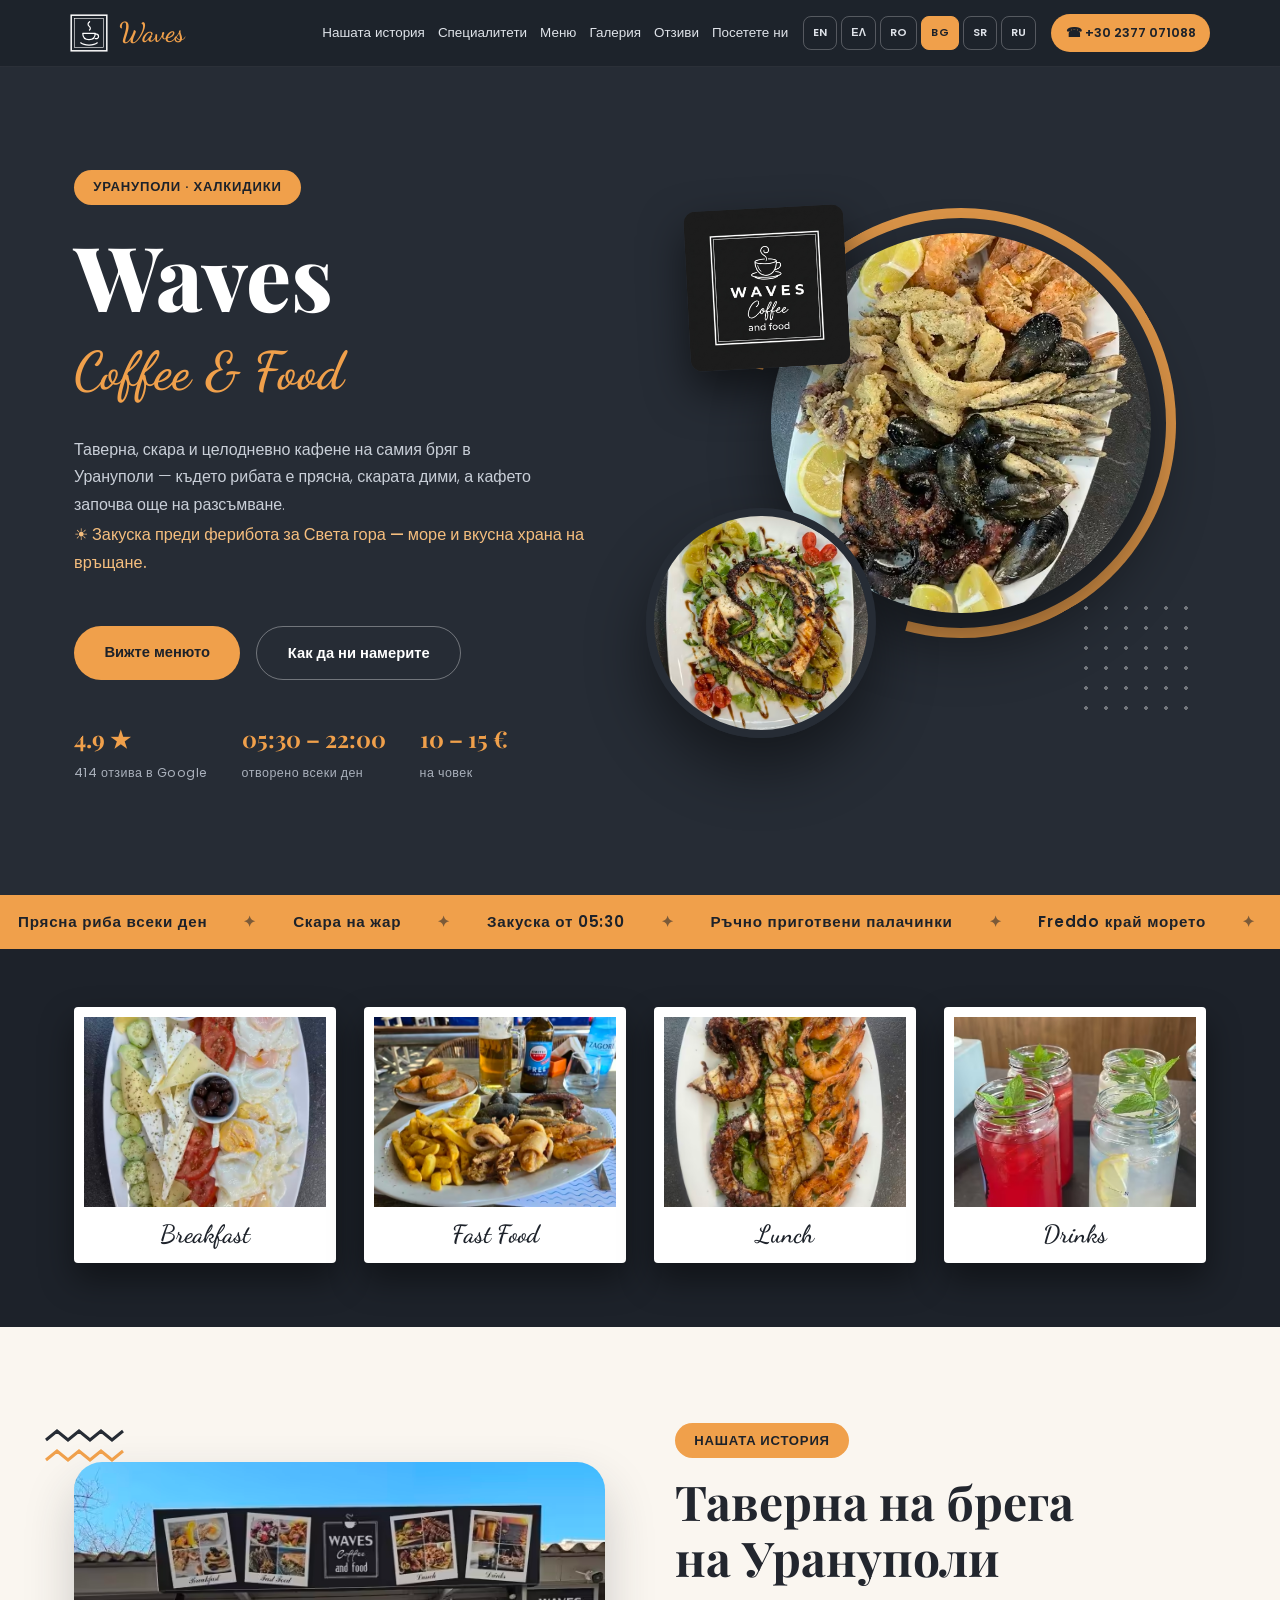
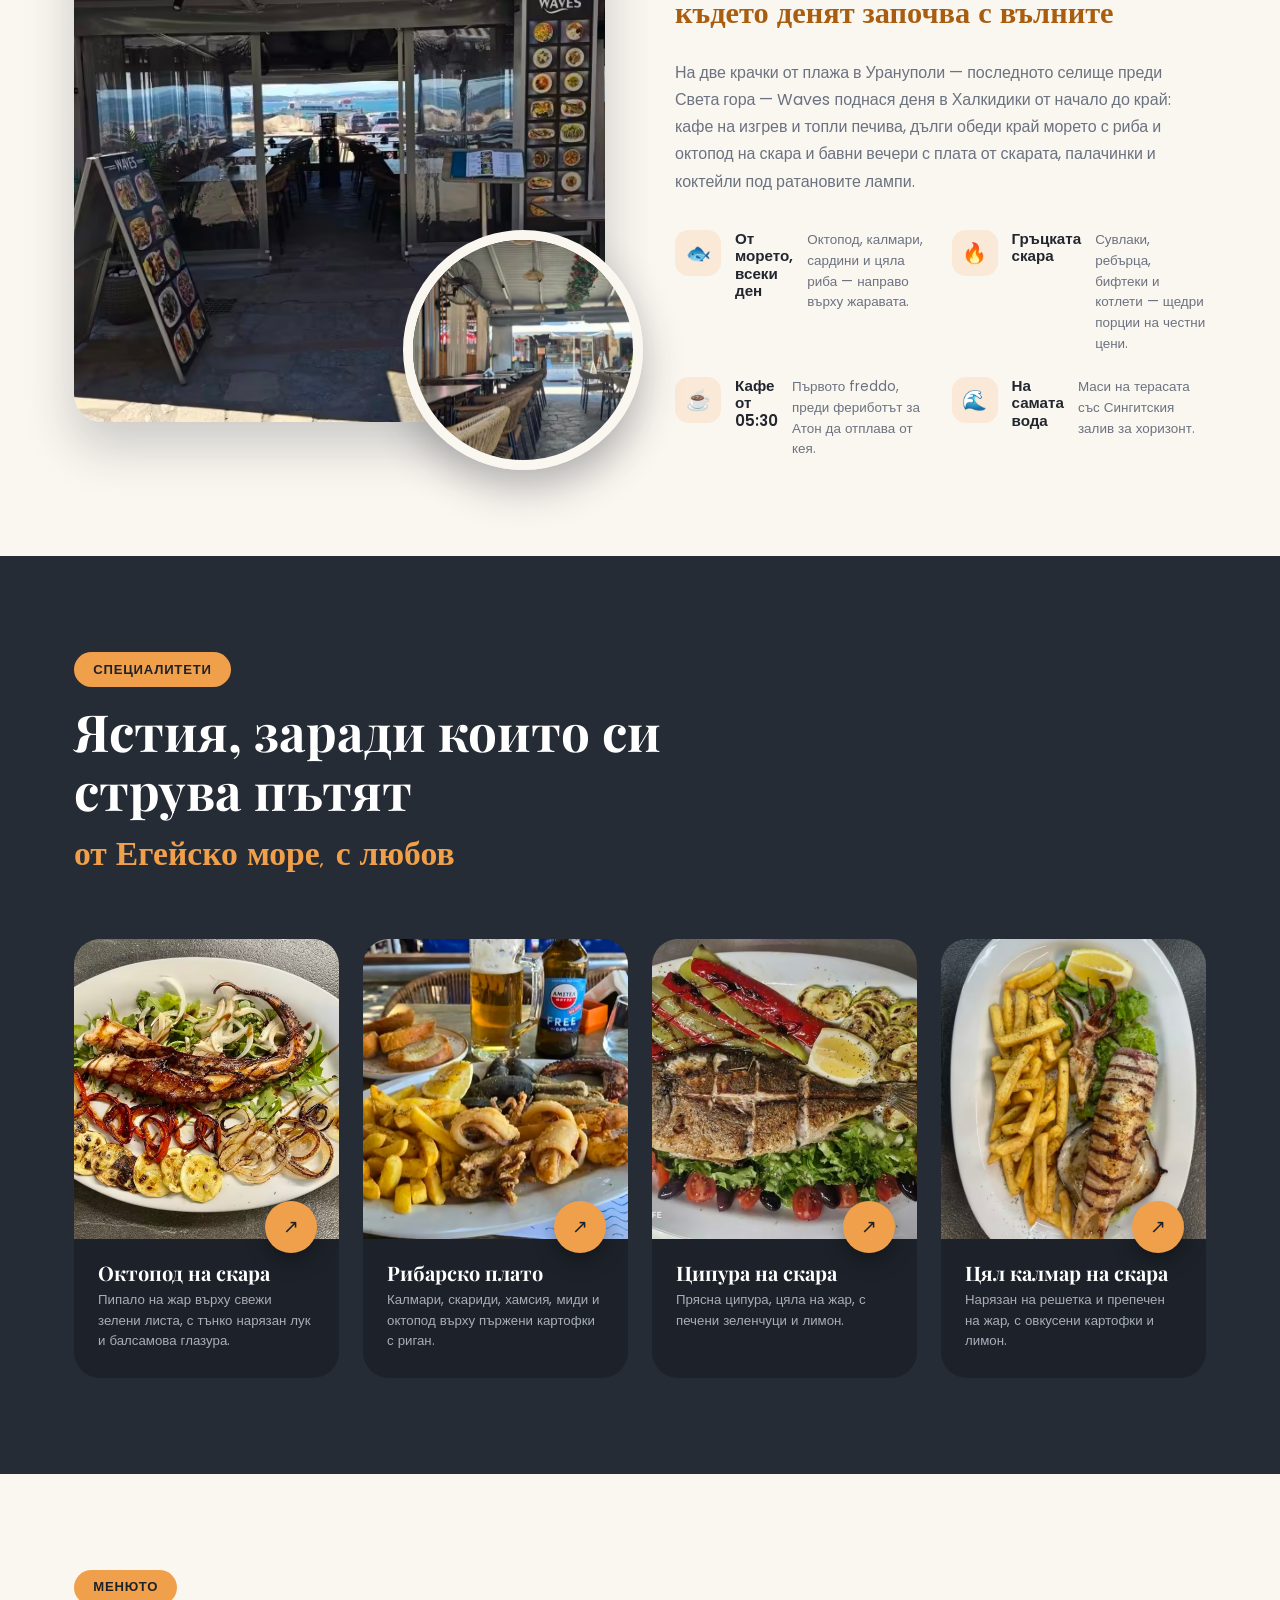
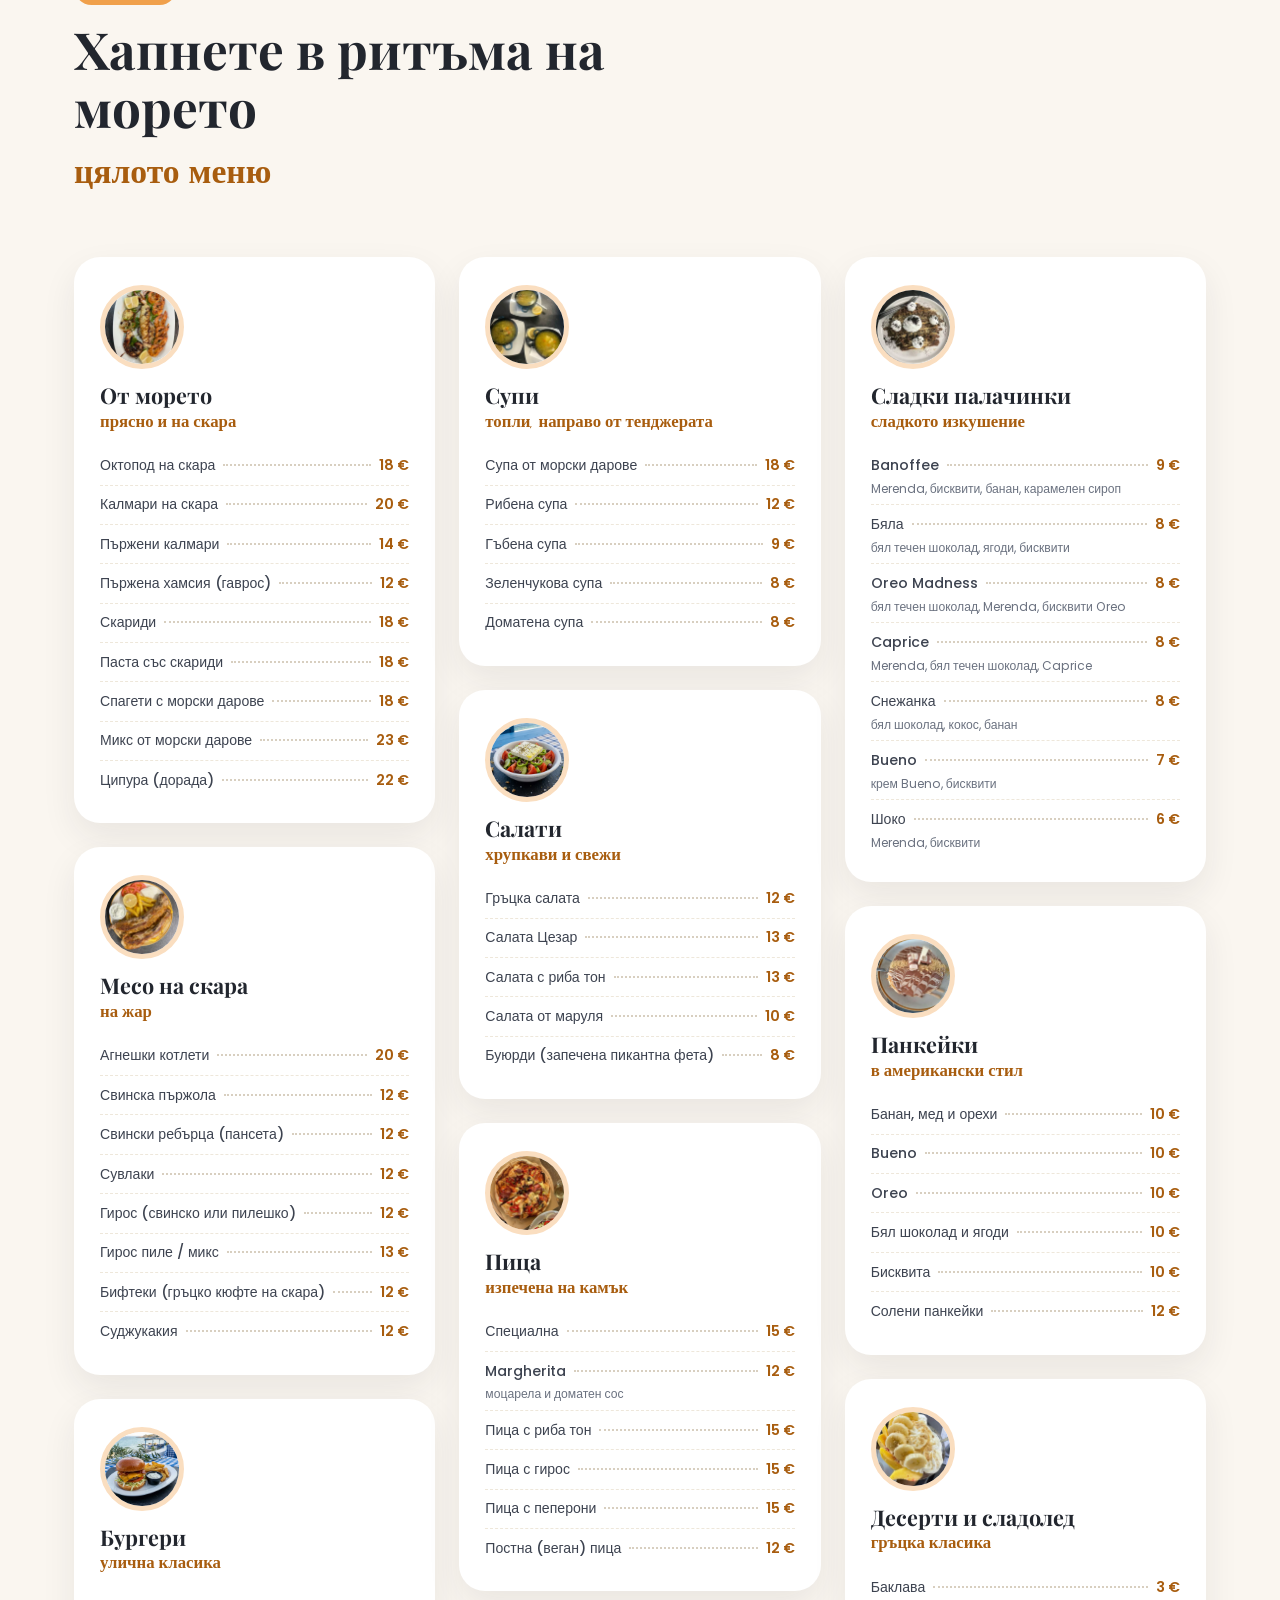
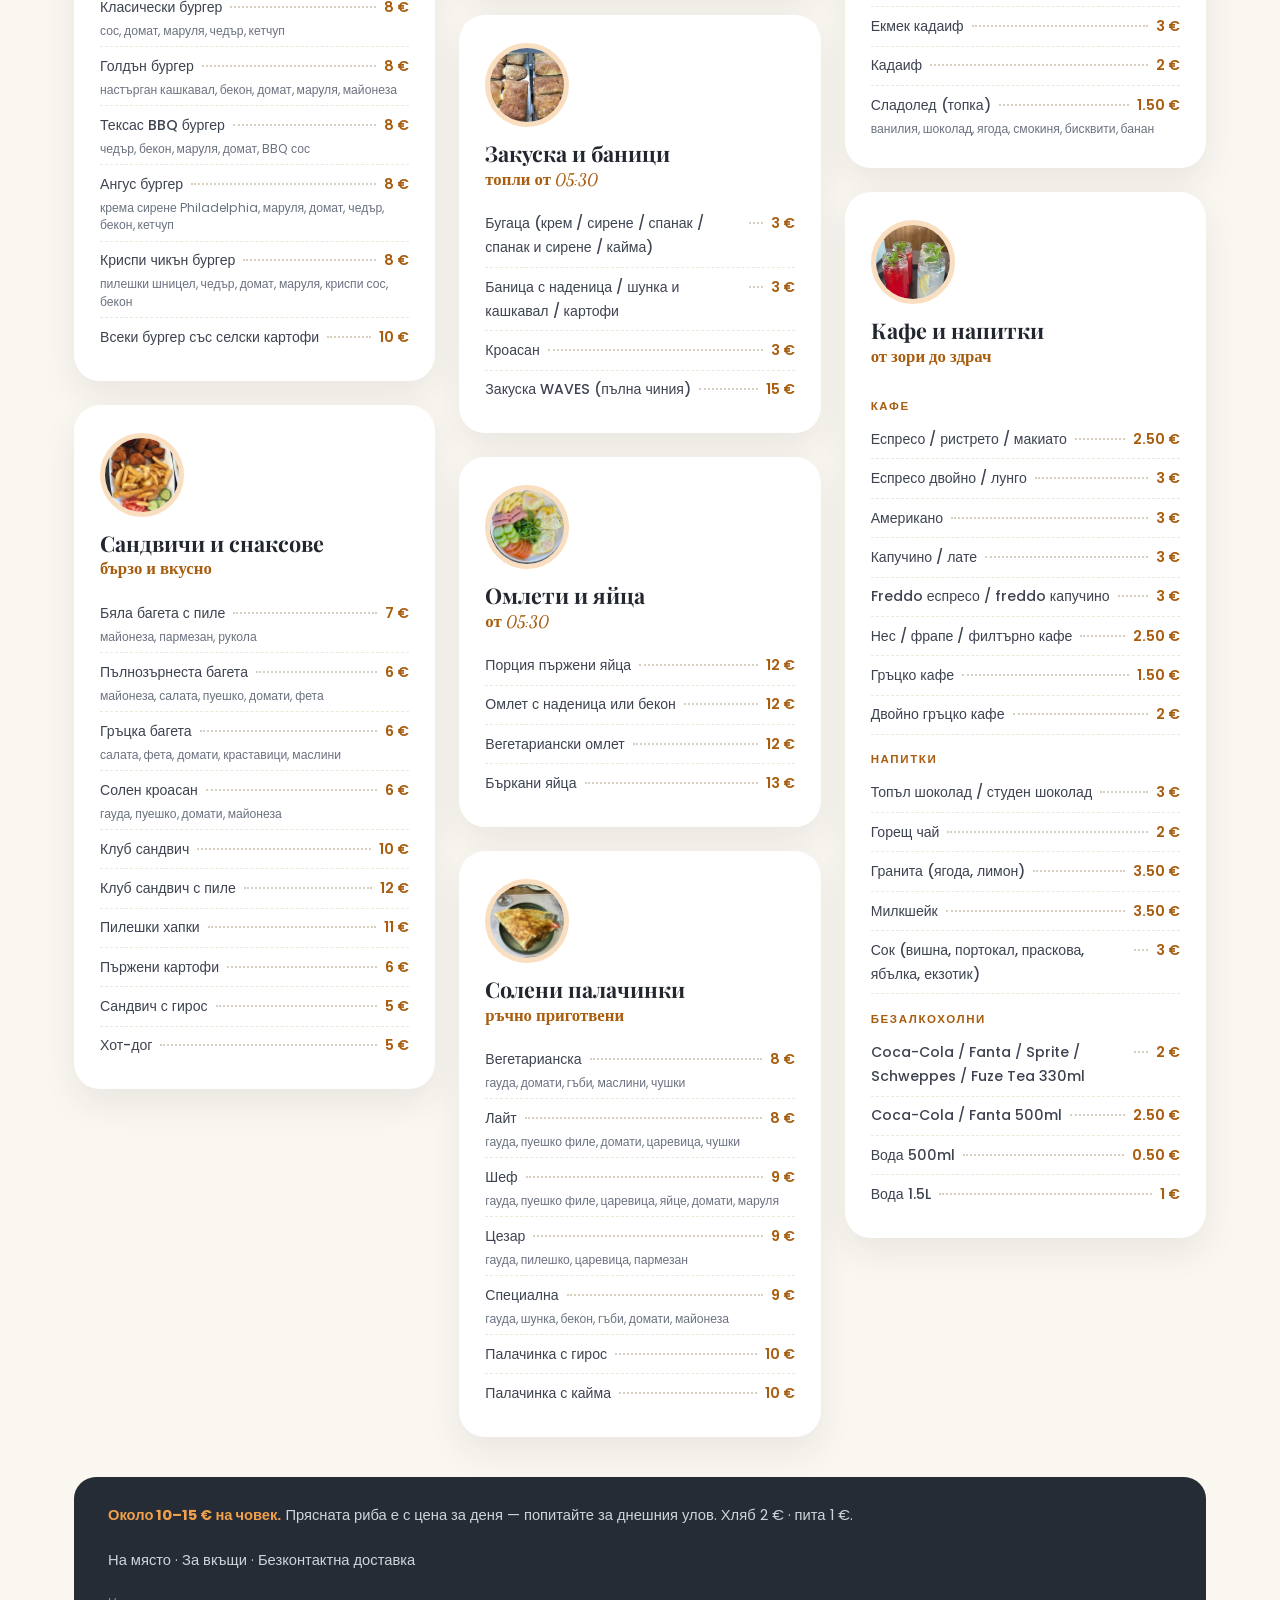
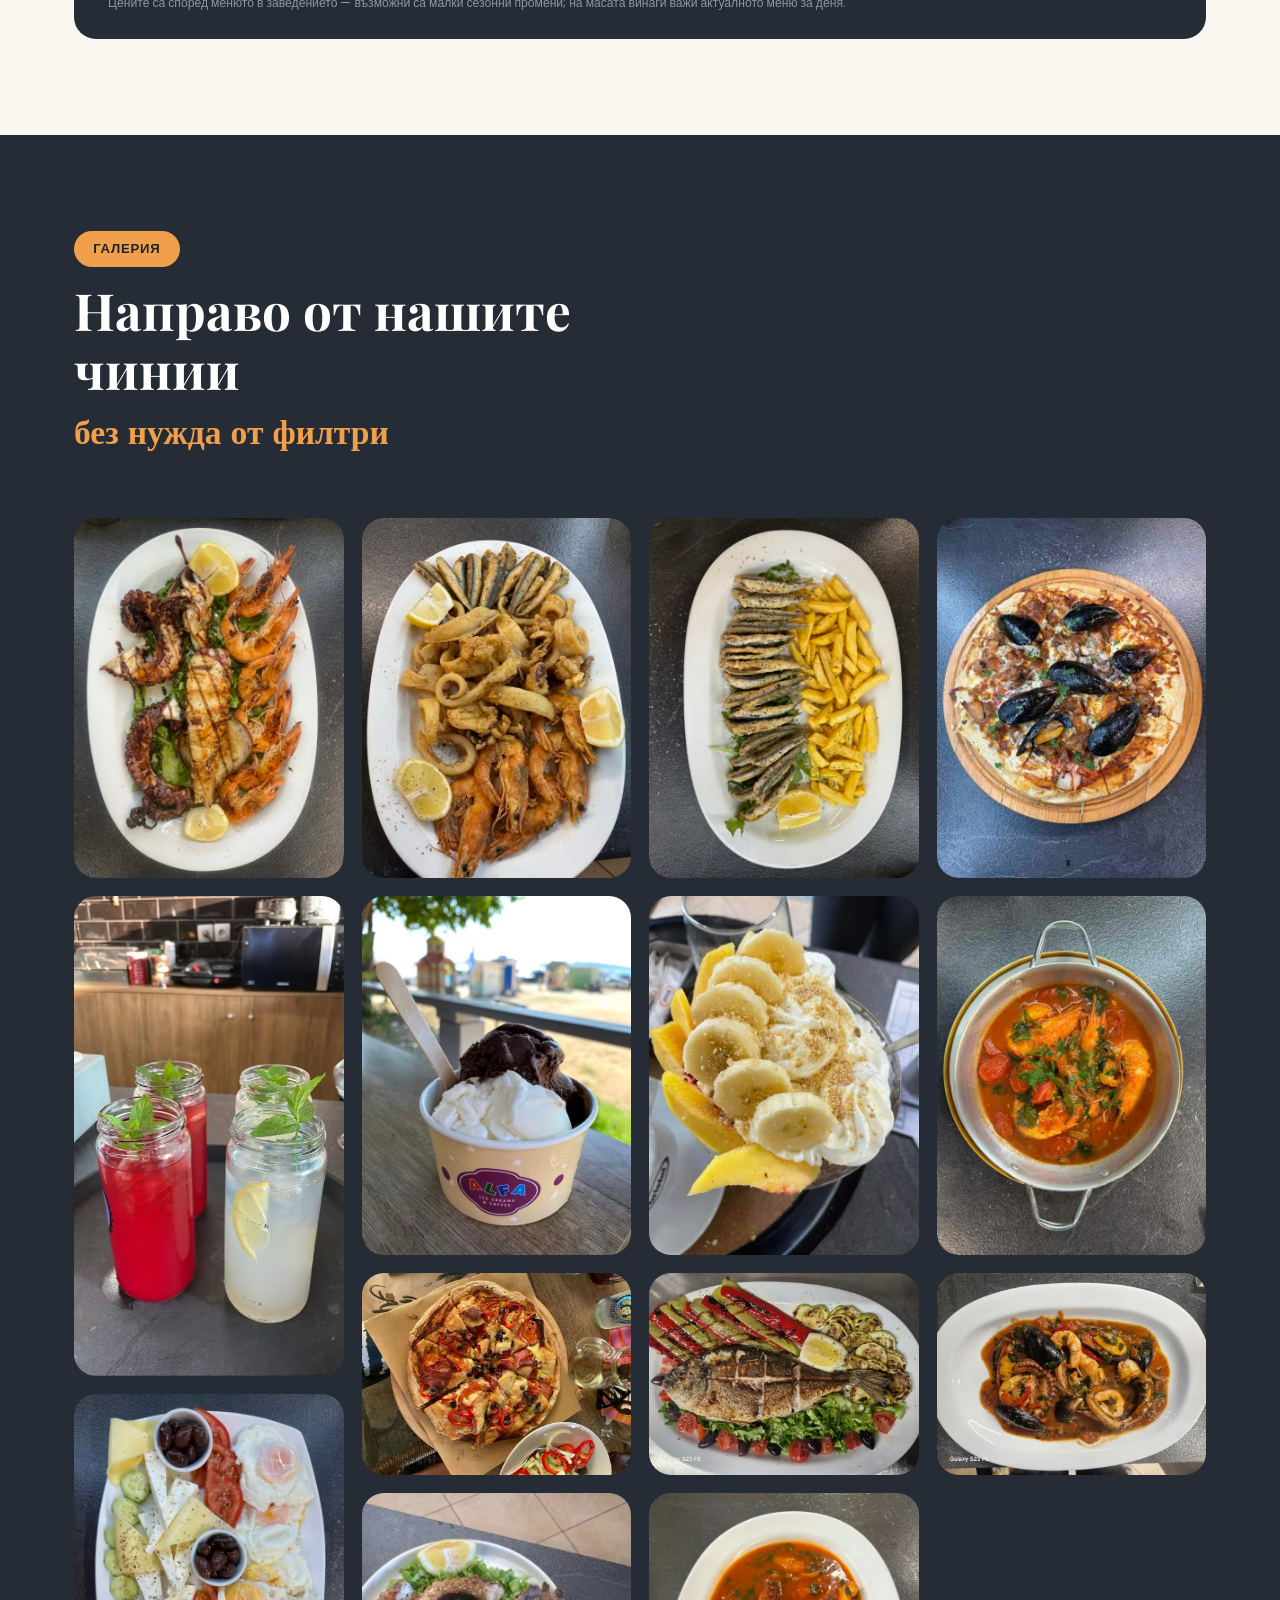
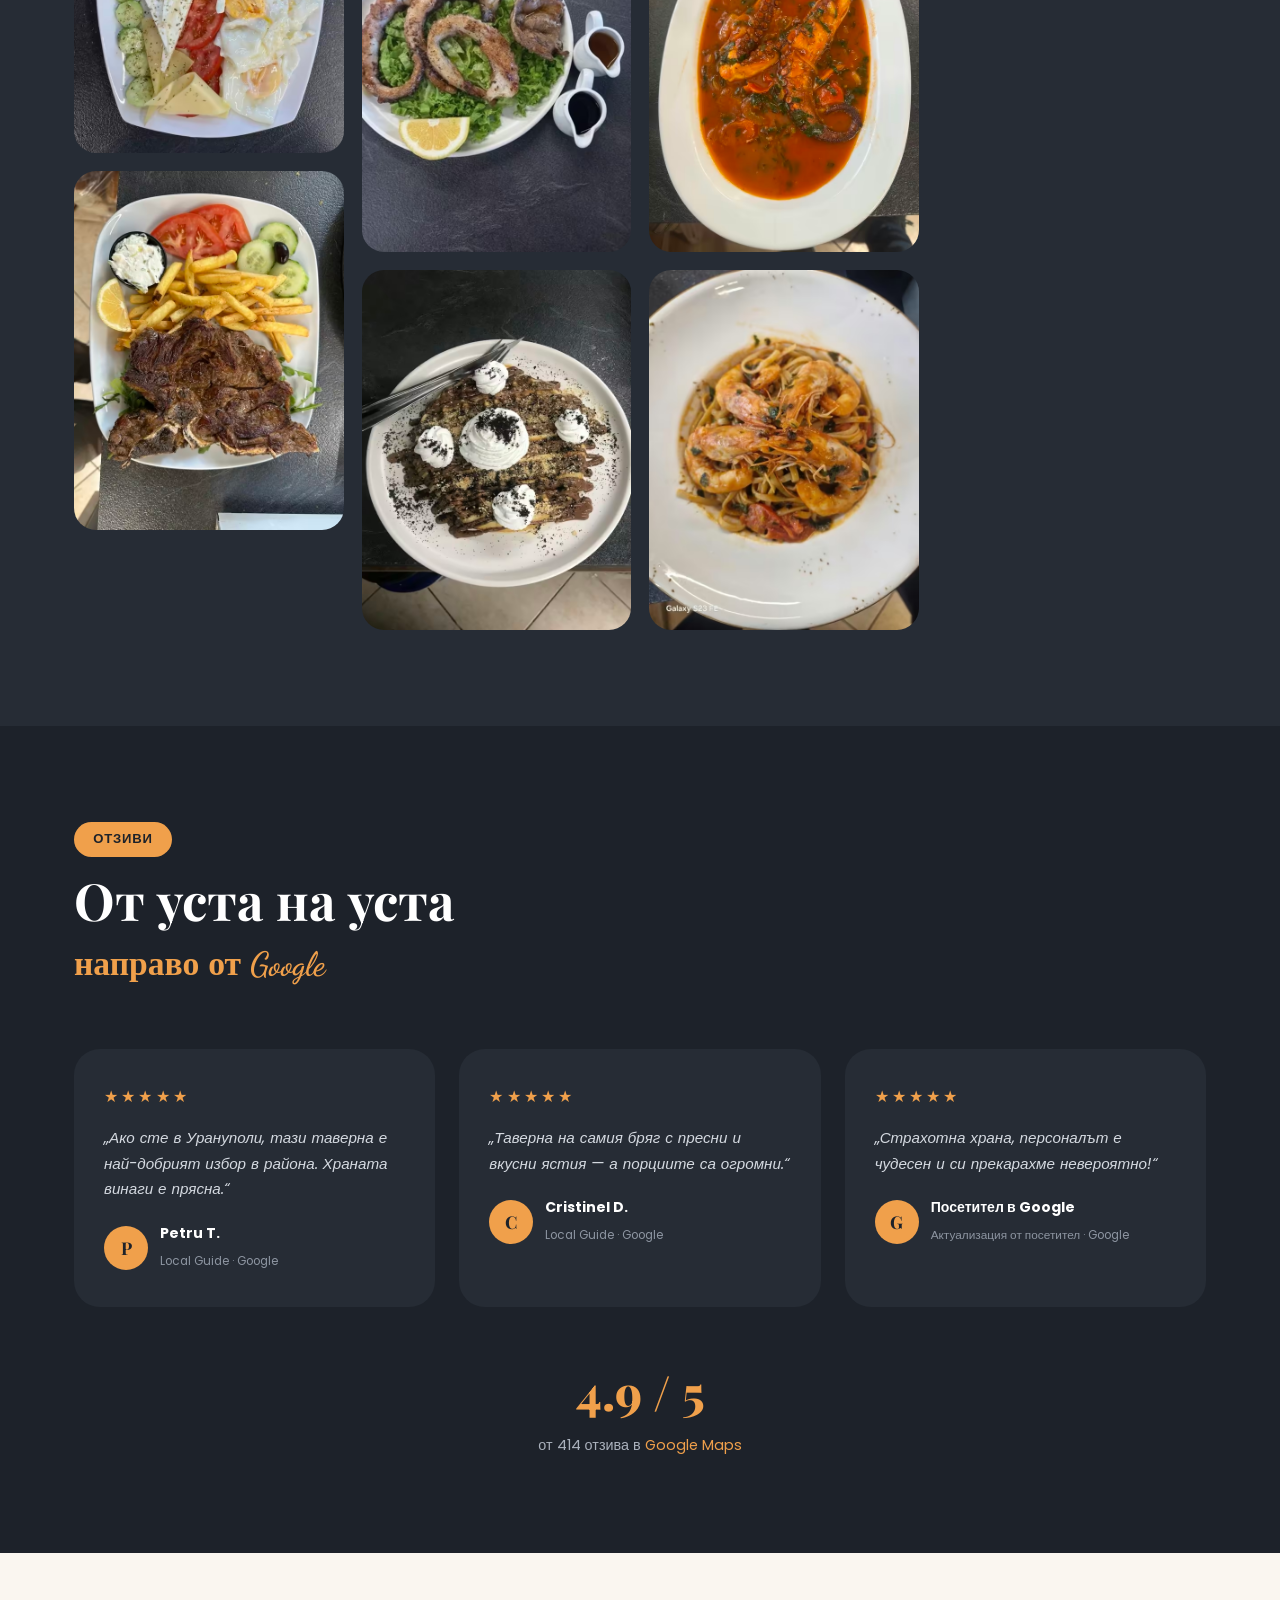
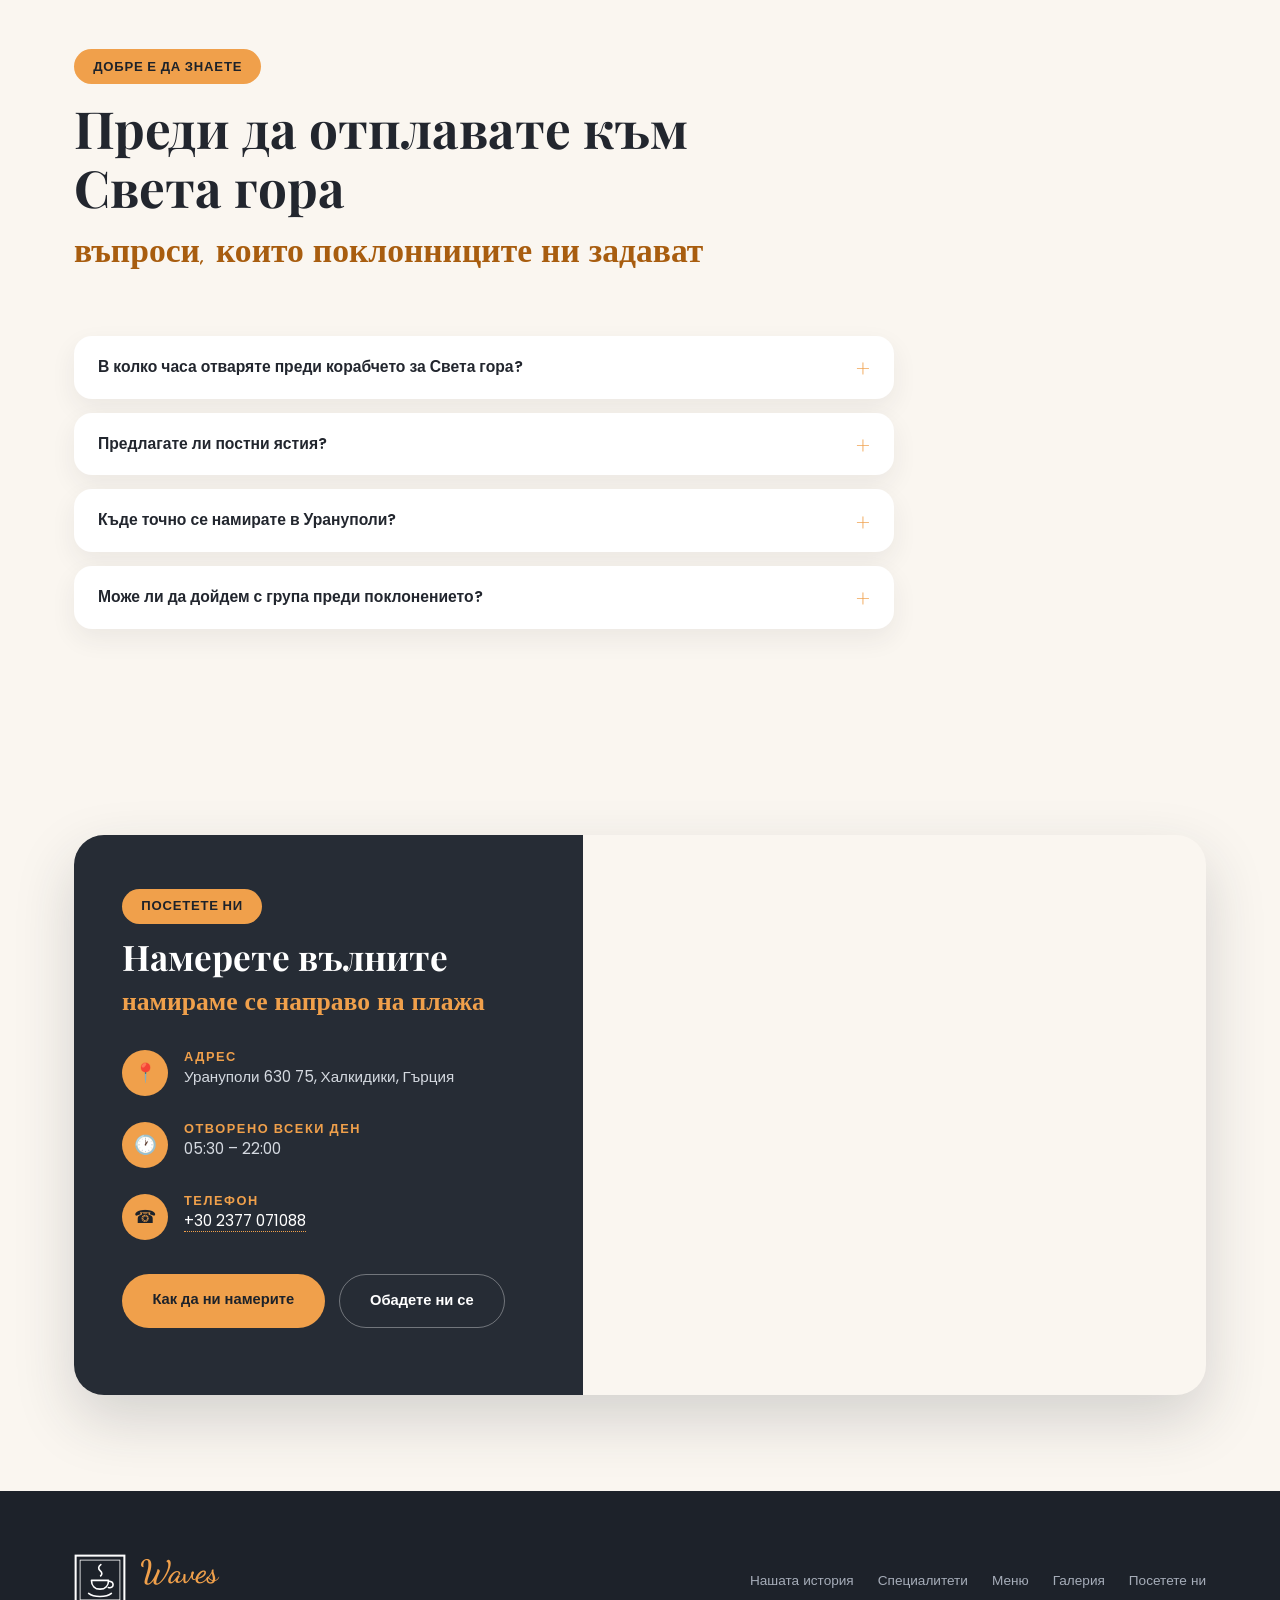
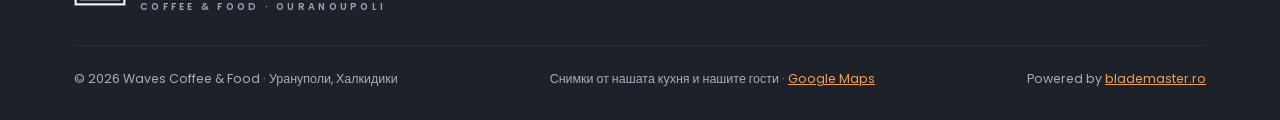
==== commit d349135a: "Rebuild the delivery layer: shared hashed assets, AVIF/WebP, strict CSP Structure - the inline <styl" ====
--- a/bg/index.html
+++ b/bg/index.html
@@ -1,5 +1,5 @@
 <!DOCTYPE html>
-<html lang="bg">
+<html lang="bg" data-lang="bg">
 <head>
 <meta charset="UTF-8">
 <meta name="viewport" content="width=device-width, initial-scale=1.0">
@@ -31,7 +31,7 @@
 <link rel="preconnect" href="https://fonts.googleapis.com">
 <link rel="preconnect" href="https://fonts.gstatic.com" crossorigin>
 <link rel="preload" as="style" href="https://fonts.googleapis.com/css2?family=Playfair+Display:wght@600;700;800&family=Dancing+Script:wght@600;700&family=Poppins:wght@300;400;500;600;700&display=swap">
-<link rel="stylesheet" href="https://fonts.googleapis.com/css2?family=Playfair+Display:wght@600;700;800&family=Dancing+Script:wght@600;700&family=Poppins:wght@300;400;500;600;700&display=swap" media="print" onload="this.media='all'">
+<link rel="stylesheet" href="https://fonts.googleapis.com/css2?family=Playfair+Display:wght@600;700;800&family=Dancing+Script:wght@600;700&family=Poppins:wght@300;400;500;600;700&display=swap" media="print" data-fonts>
 <noscript><link rel="stylesheet" href="https://fonts.googleapis.com/css2?family=Playfair+Display:wght@600;700;800&family=Dancing+Script:wght@600;700&family=Poppins:wght@300;400;500;600;700&display=swap"></noscript>
 <script type="application/ld+json" id="ld-restaurant">
 {
@@ -67,6 +67,7 @@
 {
  "@context": "https://schema.org",
  "@type": "FAQPage",
+ "inLanguage": "bg",
  "mainEntity": [
   {
    "@type": "Question",
@@ -103,281 +104,7 @@
  ]
 }
 </script>
-<style>
-:root{
-  --charcoal:#262C35;
-  --charcoal-deep:#1D222A;
-  --orange:#F0A04B;
-  --orange-soft:#F5BE7E;
-  --orange-deep:#A85D0F;
-  --cream:#FAF6F0;
-  --white:#FFFFFF;
-  --ink:#22262E;
-  --muted:#6B7280;
-  --serif:'Playfair Display',serif;
-  --script:'Dancing Script',cursive;
-  --sans:'Poppins',sans-serif;
-}
-*{margin:0;padding:0;box-sizing:border-box}
-html{scroll-behavior:smooth;scroll-padding-top:92px}
-@media(prefers-reduced-motion:reduce){
-  html{scroll-behavior:auto}
-  .strip-track{animation:none!important}
-  .reveal{opacity:1!important;transform:none!important;transition:none!important}
-  .sig-card,.menu-card,.gal img,.btn{transition:none!important}
-}
-:focus-visible{outline:3px solid var(--orange);outline-offset:2px;border-radius:4px}
-.sr-only{position:absolute;width:1px;height:1px;padding:0;margin:-1px;overflow:hidden;clip:rect(0 0 0 0);white-space:nowrap;border:0}
-/* WCAG contrast on light backgrounds */
-.fm-row .pr{color:var(--orange-deep)}
-.fm-card .script,#menu .sec-head .script,#faq .sec-head .script,#story .script{color:var(--orange-deep)}
-body{font-family:var(--sans);color:var(--ink);background:var(--cream);line-height:1.7;font-size:16px}
-img{max-width:100%;display:block}
-a{text-decoration:none;color:inherit}
-h1,h2,h3{font-family:var(--serif);line-height:1.15}
-.wrap{max-width:1180px;margin:0 auto;padding:0 24px}
-.script{font-family:var(--script);color:var(--orange);font-weight:600}
-.pill{display:inline-block;background:var(--orange);color:var(--charcoal-deep);font-weight:600;font-size:.82rem;letter-spacing:.06em;padding:.4rem 1.2rem;border-radius:999px}
-.sec{padding:96px 0}
-.sec-head{max-width:640px;margin-bottom:56px}
-.sec-head h2{font-size:clamp(2.1rem,4.5vw,3.2rem);font-weight:700;margin:.9rem 0 .4rem}
-.sec-head .script{font-size:clamp(1.5rem,3vw,2.1rem)}
-.sec-head p{color:var(--muted)}
-.reveal{opacity:0;transform:translateY(26px);transition:opacity .7s ease,transform .7s ease}
-.reveal.on{opacity:1;transform:none}
-
-/* ---------- nav ---------- */
-nav{position:fixed;inset:0 0 auto 0;z-index:50;background:rgba(29,34,42,.86);backdrop-filter:blur(12px);border-bottom:1px solid rgba(255,255,255,.06)}
-.nav-in{max-width:1180px;margin:0 auto;padding:14px 20px;display:flex;align-items:center;gap:15px}
-.logo{display:flex;align-items:center;gap:11px;color:#fff}
-.logo .badge{flex:none}
-.logo .script{font-size:1.7rem;line-height:1}
-.logo small{display:none}
-.nav-links{display:flex;gap:13px;margin-left:auto}
-.nav-links a{color:#dfe3e9;font-size:.84rem;font-weight:500;transition:color .2s}
-.nav-links a:hover{color:var(--orange)}
-.lang-sw{display:flex;gap:4px;flex-wrap:wrap}
-.lang-sw-more{display:none}
-.lang-sw button{background:none;border:1px solid rgba(255,255,255,.25);color:#dfe3e9;font:600 .68rem var(--sans);letter-spacing:.03em;padding:.5rem .55rem;border-radius:8px;cursor:pointer;transition:all .2s}
-.lang-sw button:hover{border-color:var(--orange);color:var(--orange)}
-.lang-sw button.on{background:var(--orange);color:var(--charcoal-deep);border-color:var(--orange)}
-.nav-call{background:var(--orange);color:var(--charcoal-deep);font-weight:600;font-size:.8rem;padding:.5rem .9rem;border-radius:999px;white-space:nowrap;transition:background .2s}
-.nav-call:hover{background:var(--orange-soft)}
-.burger{display:none;background:none;border:0;cursor:pointer;padding:6px}
-.burger span{display:block;width:24px;height:2px;background:#fff;margin:5px 0;border-radius:2px}
-
-/* ---------- hero ---------- */
-.hero{background:var(--charcoal);color:#fff;position:relative;overflow:hidden;padding:170px 0 110px}
-.hero-in{display:grid;grid-template-columns:1.05fr .95fr;gap:48px;align-items:center}
-.hero .kicker{background:var(--orange);color:var(--charcoal-deep)}
-.hero h1{font-size:clamp(3.4rem,8vw,5.6rem);font-weight:800;color:#fff;margin:1.1rem 0 0}
-.hero .script-line{font-size:clamp(2.1rem,4.5vw,3.3rem);margin:.1rem 0 1.2rem}
-.hero p.lead{color:#c9cfd8;max-width:460px;font-weight:300}
-.hero-cta{display:flex;gap:16px;margin:2rem 0 2.4rem;flex-wrap:wrap}
-.btn{display:inline-block;padding:.85rem 1.9rem;border-radius:999px;font-weight:600;font-size:.92rem;transition:transform .2s,background .2s}
-.btn:hover{transform:translateY(-2px)}
-.btn-orange{background:var(--orange);color:var(--charcoal-deep)}
-.btn-orange:hover{background:var(--orange-soft)}
-.btn-ghost{border:1.5px solid rgba(255,255,255,.35);color:#fff}
-.btn-ghost:hover{border-color:var(--orange);color:var(--orange)}
-.hero-stats{display:flex;gap:34px;flex-wrap:wrap}
-.hero-stats div strong{display:block;font-family:var(--serif);font-size:1.45rem;color:var(--orange)}
-.hero-stats div span{font-size:.78rem;color:#aab1bc;letter-spacing:.04em}
-.hero-art{position:relative;height:560px}
-.ring{position:absolute;border-radius:50%;border:10px solid var(--orange)}
-.ring-1{width:430px;height:430px;top:10px;right:30px;border-color:rgba(240,160,75,.9);border-left-color:transparent;transform:rotate(-30deg)}
-.circle-img{position:absolute;border-radius:50%;overflow:hidden;box-shadow:0 30px 60px rgba(0,0,0,.45)}
-.circle-img img{width:100%;height:100%;object-fit:cover}
-.ci-1{width:380px;height:380px;top:35px;right:55px}
-.ci-2{width:230px;height:230px;bottom:20px;right:330px;border:8px solid var(--charcoal)}
-.signboard{position:absolute;left:-4px;top:10px;width:160px;height:auto;border-radius:12px;box-shadow:0 20px 44px rgba(0,0,0,.55);transform:rotate(-3deg)}
-.dots{position:absolute;width:120px;height:120px;background-image:radial-gradient(rgba(255,255,255,.35) 2px,transparent 2px);background-size:20px 20px;right:10px;bottom:40px}
-
-/* ---------- polaroid band (like the physical signboard) ---------- */
-.polas{background:var(--charcoal-deep);padding:58px 0 64px}
-.pol-row{display:grid;grid-template-columns:repeat(4,1fr);gap:28px}
-.pol{background:#fff;padding:10px 10px 4px;border-radius:4px;box-shadow:0 16px 34px rgba(0,0,0,.45);transform:rotate(var(--r,0deg));transition:transform .3s;margin:0}
-.pol:hover{transform:rotate(0deg) scale(1.04)}
-.pol img{width:100%;height:190px;object-fit:cover;display:block}
-.pol figcaption{text-align:center;font-family:var(--script);color:#1D222A;font-size:1.55rem;font-weight:600;padding:6px 0 4px}
-
-/* ---------- marquee ---------- */
-.strip{background:var(--orange);color:var(--charcoal-deep);overflow:hidden;padding:14px 0}
-.strip-track{display:flex;gap:0;width:max-content;animation:slide 30s linear infinite}
-.strip span{font-weight:600;font-size:.95rem;letter-spacing:.05em;white-space:nowrap;padding:0 18px}
-.strip .sep{opacity:.55}
-@keyframes slide{to{transform:translateX(-50%)}}
-
-/* ---------- story ---------- */
-.story-grid{display:grid;grid-template-columns:1fr 1fr;gap:70px;align-items:center}
-.story-art{position:relative}
-.story-art .main{border-radius:28px;overflow:hidden;box-shadow:0 24px 50px rgba(38,44,53,.22)}
-.story-art .main img{width:100%;height:560px;object-fit:cover}
-.story-art .float{position:absolute;right:-38px;bottom:-48px;width:240px;height:240px;border-radius:50%;overflow:hidden;border:10px solid var(--cream);box-shadow:0 18px 40px rgba(38,44,53,.3)}
-.story-art .float img{width:100%;height:100%;object-fit:cover}
-.zig{position:absolute;top:-34px;left:-30px}
-.feat{display:grid;grid-template-columns:1fr 1fr;gap:22px;margin-top:2.2rem}
-.feat div{display:flex;gap:14px;align-items:flex-start}
-.feat .ic{flex:none;width:46px;height:46px;border-radius:14px;background:rgba(240,160,75,.16);display:grid;place-items:center;font-size:1.25rem}
-.feat h3{font-family:var(--sans);font-size:.95rem;font-weight:600}
-.feat p{font-size:.84rem;color:var(--muted);line-height:1.55}
-
-/* ---------- signature ---------- */
-.dark{background:var(--charcoal);color:#fff}
-.dark .sec-head p{color:#aab1bc}
-.sig-grid{display:grid;grid-template-columns:repeat(4,1fr);gap:24px}
-.sig-card{background:var(--charcoal-deep);border-radius:26px;overflow:hidden;position:relative;transition:transform .3s}
-.sig-card:hover{transform:translateY(-8px)}
-.sig-card img{height:300px;width:100%;object-fit:cover}
-.sig-body{padding:22px 24px 26px}
-.sig-body h3{font-size:1.25rem;color:#fff;margin-bottom:.4rem}
-.sig-body p{font-size:.83rem;color:#a7aeb9;line-height:1.55}
-.sig-arrow{position:absolute;top:262px;right:22px;width:52px;height:52px;border-radius:50%;background:var(--orange);display:grid;place-items:center;color:var(--charcoal-deep);font-size:1.2rem;box-shadow:0 8px 20px rgba(0,0,0,.35)}
-
-/* ---------- menu ---------- */
-.menu-grid{display:grid;grid-template-columns:repeat(4,1fr);gap:24px}
-.menu-card{background:#fff;border-radius:26px;padding:30px 26px;box-shadow:0 14px 34px rgba(38,44,53,.08);transition:transform .3s}
-.menu-card:hover{transform:translateY(-6px)}
-.menu-card .mc-img{width:96px;height:96px;border-radius:50%;overflow:hidden;border:5px solid rgba(240,160,75,.35);margin-bottom:18px}
-.menu-card .mc-img img{width:100%;height:100%;object-fit:cover}
-.menu-card h3{font-size:1.3rem;margin-bottom:2px}
-.menu-card .script{font-size:1.05rem;display:block;margin-bottom:14px}
-.menu-card ul{list-style:none}
-.menu-card li{font-size:.86rem;padding:.42rem 0;border-bottom:1px dashed #e8e0d4;display:flex;justify-content:space-between;gap:10px;color:#3d4350}
-.menu-card li:last-child{border-bottom:0}
-.menu-card li b{font-weight:600;color:var(--orange);white-space:nowrap}
-.menu-note{margin-top:40px;background:var(--charcoal);color:#fff;border-radius:22px;padding:26px 34px;display:flex;justify-content:space-between;align-items:center;gap:20px;flex-wrap:wrap}
-.menu-note p{font-size:.92rem;color:#cfd4dc}
-.menu-note p b{color:var(--orange)}
-.menu-note .fine{font-size:.76rem;color:#8d95a1;width:100%}
-
-/* ---------- full menu ---------- */
-.fullmenu{columns:3;column-gap:24px}
-.fm-card{background:#fff;border-radius:26px;padding:28px 26px 24px;box-shadow:0 14px 34px rgba(38,44,53,.08);break-inside:avoid;margin:0 0 24px}
-.fm-card .mc-img{width:84px;height:84px;border-radius:50%;overflow:hidden;border:5px solid rgba(240,160,75,.35);margin-bottom:14px}
-.fm-card .mc-img img{width:100%;height:100%;object-fit:cover}
-.fm-card h3{font-size:1.35rem;margin-bottom:0}
-.fm-t{all:unset;box-sizing:border-box;font:inherit;color:inherit;width:100%;display:flex;justify-content:space-between;align-items:center;gap:10px}
-.fm-t:focus-visible{outline:3px solid var(--orange-deep);outline-offset:2px;border-radius:4px}
-.fm-card .script{font-size:1.05rem;display:block;margin-bottom:10px}
-.fm-card ul{list-style:none}
-.fm-card li{padding:.42rem 0;border-bottom:1px dashed #eee7da}
-.fm-card li:last-child{border-bottom:0}
-.fm-row{display:flex;align-items:baseline;gap:8px}
-.fm-row .nm{font-size:.88rem;color:#3d4350;font-weight:500}
-.fm-row .ld{flex:1;border-bottom:2px dotted #d8cfc0;transform:translateY(-4px);min-width:14px}
-.fm-row .pr{font-weight:600;color:var(--orange-deep);font-size:.9rem;white-space:nowrap}
-.fm-desc{font-size:.76rem;color:var(--muted);line-height:1.45;margin-top:2px}
-li.fm-hdr{font-family:var(--sans);font-size:.72rem;font-weight:700;letter-spacing:.14em;text-transform:uppercase;color:var(--orange-deep);padding:.95rem 0 .25rem;border-bottom:0}
-
-/* ---------- gallery ---------- */
-.gal{columns:4;column-gap:18px}
-.gal figure{margin:0 0 18px;border-radius:22px;overflow:hidden;position:relative;break-inside:avoid}
-.gal img{width:100%;height:auto;transition:transform .5s}
-.gal figure:hover img{transform:scale(1.05)}
-.gal figcaption{position:absolute;inset:auto 0 0 0;padding:30px 16px 12px;font-size:.78rem;font-weight:500;color:#fff;background:linear-gradient(transparent,rgba(29,34,42,.85));opacity:0;transition:opacity .3s}
-.gal figure:hover figcaption{opacity:1}
-
-/* ---------- reviews ---------- */
-.rev-grid{display:grid;grid-template-columns:repeat(3,1fr);gap:24px}
-.rev-card{background:var(--charcoal);border-radius:26px;padding:34px 30px;position:relative}
-.rev-card .stars{color:var(--orange);letter-spacing:.2em;font-size:1rem;margin-bottom:14px}
-.rev-card p{font-size:.95rem;color:#d4d9e0;font-style:italic;margin-bottom:20px}
-.rev-card footer{display:flex;align-items:center;gap:12px}
-.rev-card .avatar{width:44px;height:44px;border-radius:50%;background:var(--orange);color:var(--charcoal-deep);display:grid;place-items:center;font-weight:700;font-family:var(--serif);font-size:1.1rem}
-.rev-card footer b{display:block;font-size:.88rem;color:#fff}
-.rev-card footer span{font-size:.74rem;color:#8d95a1}
-.rev-badge{margin-top:44px;text-align:center}
-.rev-badge .big{font-family:var(--serif);font-size:3rem;color:var(--orange);font-weight:800}
-.rev-badge p{color:#aab1bc;font-size:.9rem}
-
-/* ---------- visit ---------- */
-.visit-grid{display:grid;grid-template-columns:.9fr 1.1fr;gap:0;border-radius:30px;overflow:hidden;box-shadow:0 24px 60px rgba(38,44,53,.18)}
-.visit-info{background:var(--charcoal);color:#fff;padding:54px 48px}
-.visit-info h2{color:#fff;font-size:2.2rem;margin:.8rem 0 .2rem}
-.visit-info .script{font-size:1.6rem}
-.v-row{display:flex;gap:16px;align-items:flex-start;margin-top:26px}
-.v-row .ic{flex:none;width:46px;height:46px;border-radius:50%;background:var(--orange);color:var(--charcoal-deep);display:grid;place-items:center;font-size:1.15rem}
-.v-row h3{font-family:var(--sans);font-size:.8rem;letter-spacing:.12em;color:var(--orange);font-weight:600;text-transform:uppercase}
-.v-row p{color:#d4d9e0;font-size:.95rem}
-.v-row a{color:#fff;border-bottom:1px dotted var(--orange)}
-.visit-cta{display:flex;gap:14px;margin-top:34px;flex-wrap:wrap}
-.visit-map iframe{width:100%;height:100%;min-height:560px;border:0;display:block;filter:saturate(.9)}
-
-/* ---------- footer ---------- */
-footer.site{background:var(--charcoal-deep);color:#a6adb9;padding:54px 0 30px}
-.foot-grid{display:flex;justify-content:space-between;gap:30px;align-items:center;flex-wrap:wrap;border-bottom:1px solid rgba(255,255,255,.07);padding-bottom:30px;margin-bottom:22px}
-.foot-logo .script{font-size:2rem}
-.foot-logo small{display:block;font-size:.6rem;letter-spacing:.34em;color:#99a2ae;font-weight:600}
-.foot-nav{display:flex;gap:24px;flex-wrap:wrap}
-.foot-nav a{font-size:.85rem;transition:color .2s}
-.foot-nav a:hover{color:var(--orange)}
-.foot-base{display:flex;justify-content:space-between;gap:16px;flex-wrap:wrap;font-size:.78rem}
-.foot-base a{color:var(--orange);text-decoration:underline}
-
-/* ---------- faq ---------- */
-.faq-list{max-width:820px}
-.faq-list details{background:#fff;border-radius:18px;box-shadow:0 10px 26px rgba(38,44,53,.07);margin-bottom:14px;overflow:hidden}
-.faq-list summary{cursor:pointer;list-style:none;display:flex;justify-content:space-between;align-items:center;gap:16px;padding:18px 24px;font-weight:600;font-size:.98rem}
-.faq-list summary::-webkit-details-marker{display:none}
-.faq-list summary::after{content:'+';font-family:var(--serif);font-size:1.5rem;color:var(--orange);flex:none;line-height:1}
-.faq-list details[open] summary::after{content:'–'}
-.faq-list details p{padding:0 24px 20px;color:var(--muted);font-size:.92rem}
-.hero .tagline{display:inline-block;margin:.2rem 0 1.1rem;font-weight:500;color:var(--orange-soft);font-size:1.02rem}
-
-/* ---------- responsive ---------- */
-@media(max-width:1020px){
-  .hero-in{grid-template-columns:1fr}
-  .hero-art{width:100%;height:480px;max-width:520px;margin:0 auto}
-  .ring-1{width:360px;height:360px;right:20px}
-  .ci-1{width:320px;height:320px;right:40px}
-  .ci-2{width:190px;height:190px;right:290px}
-  .sig-grid,.menu-grid{grid-template-columns:repeat(2,1fr)}
-  .fullmenu{columns:2}
-  .gal{columns:3}
-  .story-grid{grid-template-columns:1fr;gap:80px}
-  .story-art .float{right:0}
-  .pol-row{grid-template-columns:repeat(2,1fr)}
-  .rev-grid{grid-template-columns:1fr;max-width:560px;margin:0 auto}
-  .visit-grid{grid-template-columns:1fr}
-  .visit-map iframe{min-height:380px}
-}
-@media(max-width:1180px){
-  .nav-links,.nav-call{display:none}
-  .burger{display:block;padding:12px}
-  nav.open .nav-links{display:flex;position:absolute;top:100%;left:0;right:0;background:var(--charcoal-deep);flex-direction:column;padding:18px 24px;gap:16px}
-  .lang-sw{margin-left:auto}
-}
-@media(max-width:640px){
-  .sec{padding:64px 0}
-  .fm-t{cursor:pointer}
-  .fm-t::after{content:'+';font-family:var(--serif);color:var(--orange-deep);font-size:1.5rem;line-height:1;flex:none}
-  .fm-card.open .fm-t::after{content:'–'}
-  .fm-card ul{display:none}
-  .fm-card.open ul{display:block}
-  .nav-in{gap:12px}
-  .logo small{display:none}
-  .lang-sw{margin-left:auto}
-  .nav-in > .lang-sw button{display:none}
-  .nav-in > .lang-sw button[data-lang="en"],.nav-in > .lang-sw button[data-lang="ro"]{display:inline-block}
-  nav.open .nav-links .lang-sw-more{display:flex;flex-wrap:wrap;margin-top:6px}
-  .hero{padding-top:130px}
-  .hero-art{height:400px;max-width:340px}
-  .ring-1{width:280px;height:280px;top:0;left:50%;right:auto;margin-left:-140px}
-  .ci-1{width:250px;height:250px;top:20px;left:50%;right:auto;margin-left:-125px}
-  .ci-2{width:150px;height:150px;right:auto;left:6px;bottom:6px}
-  .signboard{left:auto;right:0;top:auto;bottom:14px;width:112px}
-  .pol-row{gap:14px}
-  .pol img{height:128px}
-  .pol figcaption{font-size:1.2rem}
-  .dots{display:none}
-  .sig-grid,.menu-grid,.feat{grid-template-columns:1fr}
-  .fullmenu{columns:1}
-  .gal{columns:2;column-gap:12px}
-  .story-art .float{right:-6px;width:180px;height:180px}
-  .visit-info{padding:40px 28px}
-}
-</style>
+<link rel="stylesheet" href="/assets/style.cb0a4e90.css">
 </head>
 <body>
 
@@ -442,8 +169,8 @@
     </div>
     <div class="hero-art">
       <div class="ring ring-1"></div>
-      <div class="circle-img ci-1"><img src="/images/seafood-platter-800.jpg" srcset="/images/seafood-platter-800.jpg 600w" sizes="380px" width="600" height="800" fetchpriority="high" alt="Mixed seafood platter — shrimp, calamari, mussels and grilled octopus"></div>
-      <div class="circle-img ci-2"><img src="/images/octopus-balsamic-800.jpg" sizes="230px" width="600" height="800" alt="Char-grilled octopus with balsamic glaze"></div>
+      <div class="circle-img ci-1"><picture><source type="image/avif" srcset="/images/seafood-platter-800.avif?v=a383035c 600w" sizes="380px"><source type="image/webp" srcset="/images/seafood-platter-800.webp?v=1ee051a1 600w" sizes="380px"><img src="/images/seafood-platter-800.jpg?v=55320703" srcset="/images/seafood-platter-800.jpg 600w" sizes="380px" width="600" height="800" fetchpriority="high" alt="Mixed seafood platter — shrimp, calamari, mussels and grilled octopus"></picture></div>
+      <div class="circle-img ci-2"><picture><source type="image/avif" srcset="/images/octopus-balsamic-800.avif?v=6e136138" sizes="230px"><source type="image/webp" srcset="/images/octopus-balsamic-800.webp?v=3dcc1177" sizes="230px"><img src="/images/octopus-balsamic-800.jpg?v=4bed03b0" sizes="230px" width="600" height="800" alt="Char-grilled octopus with balsamic glaze"></picture></div>
       <img class="signboard" src="/images/brand/waves-sign.png" alt="Waves Coffee and Food — the signboard logo" width="600" height="600" loading="lazy">
       <div class="dots"></div>
     </div>
@@ -458,10 +185,10 @@
 
 <section class="polas" aria-label="Breakfast, fast food, lunch and drinks at Waves">
   <div class="wrap pol-row">
-    <figure class="pol reveal" style="--r:-3.5deg"><img src="/images/greek-breakfast-800.jpg" alt="Greek breakfast plate" width="600" height="800" loading="lazy"><figcaption>Breakfast</figcaption></figure>
-    <figure class="pol reveal" style="--r:2.5deg"><img src="/images/fried-platter-800.jpg" alt="Fried seafood platter" width="800" height="450" loading="lazy"><figcaption>Fast Food</figcaption></figure>
-    <figure class="pol reveal" style="--r:-2deg"><img src="/images/grill-platter-800.jpg" alt="Grilled seafood platter" width="600" height="800" loading="lazy"><figcaption>Lunch</figcaption></figure>
-    <figure class="pol reveal" style="--r:3deg"><img src="/images/coolers-800.jpg" alt="House coolers and lemonade" width="450" height="800" loading="lazy"><figcaption>Drinks</figcaption></figure>
+    <figure class="pol reveal pol-r1"><picture><source type="image/avif" srcset="/images/greek-breakfast-800.avif?v=347361ae"><source type="image/webp" srcset="/images/greek-breakfast-800.webp?v=a6bfef93"><img src="/images/greek-breakfast-800.jpg?v=c34ba376" alt="Greek breakfast plate" width="600" height="800" loading="lazy"></picture><figcaption>Breakfast</figcaption></figure>
+    <figure class="pol reveal pol-r2"><picture><source type="image/avif" srcset="/images/fried-platter-800.avif?v=f2b2cdc7"><source type="image/webp" srcset="/images/fried-platter-800.webp?v=28a3a450"><img src="/images/fried-platter-800.jpg?v=8bb4ff12" alt="Fried seafood platter" width="800" height="450" loading="lazy"></picture><figcaption>Fast Food</figcaption></figure>
+    <figure class="pol reveal pol-r3"><picture><source type="image/avif" srcset="/images/grill-platter-800.avif?v=3af80950"><source type="image/webp" srcset="/images/grill-platter-800.webp?v=55534da3"><img src="/images/grill-platter-800.jpg?v=a1ed6278" alt="Grilled seafood platter" width="600" height="800" loading="lazy"></picture><figcaption>Lunch</figcaption></figure>
+    <figure class="pol reveal pol-r4"><picture><source type="image/avif" srcset="/images/coolers-800.avif?v=7dc7a9e6"><source type="image/webp" srcset="/images/coolers-800.webp?v=7da76cc3"><img src="/images/coolers-800.jpg?v=08314b7f" alt="House coolers and lemonade" width="450" height="800" loading="lazy"></picture><figcaption>Drinks</figcaption></figure>
   </div>
 </section>
 
@@ -469,14 +196,14 @@
   <div class="wrap story-grid">
     <div class="story-art reveal">
       <svg class="zig" width="90" height="40" viewBox="0 0 90 40" fill="none"><path d="M2 12l11-9 11 9 11-9 11 9 11-9 11 9 11-9" stroke="#262C35" stroke-width="3"/><path d="M2 32l11-9 11 9 11-9 11 9 11-9 11 9 11-9" stroke="#F0A04B" stroke-width="3"/></svg>
-      <div class="main"><img src="/images/facade.jpg" srcset="/images/facade-800.jpg 800w" sizes="(max-width:1020px) 100vw, 560px" width="1200" height="1600" alt="Waves Coffee & Food facade with the sea framed through the terrace" loading="lazy"></div>
-      <div class="float"><img src="/images/interior-800.jpg" srcset="/images/interior-800.jpg 800w" sizes="240px" width="800" height="450" alt="Covered terrace dining room with wicker lamps" loading="lazy"></div>
+      <div class="main"><picture><source type="image/avif" srcset="/images/facade-800.avif?v=d5f0bd90 800w, /images/facade-1200.avif?v=8d19b126 1200w" sizes="(max-width:1020px) 100vw, 560px"><source type="image/webp" srcset="/images/facade-800.webp?v=cddc46e8 800w, /images/facade-1200.webp?v=4aed1ddb 1200w" sizes="(max-width:1020px) 100vw, 560px"><img src="/images/facade-800.jpg?v=c81b613a" srcset="/images/facade-800.jpg 800w, /images/facade-1200.jpg 1200w" sizes="(max-width:1020px) 100vw, 560px" width="600" height="800" alt="Waves Coffee & Food facade with the sea framed through the terrace" loading="lazy"></picture></div>
+      <div class="float"><picture><source type="image/avif" srcset="/images/interior-800.avif?v=85a52d92 800w" sizes="240px"><source type="image/webp" srcset="/images/interior-800.webp?v=49ad90a2 800w" sizes="240px"><img src="/images/interior-800.jpg?v=69bfa8e6" srcset="/images/interior-800.jpg 800w" sizes="240px" width="800" height="450" alt="Covered terrace dining room with wicker lamps" loading="lazy"></picture></div>
     </div>
     <div class="reveal">
       <span class="pill" data-i18n="story_pill">НАШАТА ИСТОРИЯ</span>
-      <h2 style="font-size:clamp(2.1rem,4vw,3rem);margin:1rem 0 .2rem" data-i18n="story_h2">Таверна на брега<br>на Урануполи</h2>
-      <div class="script" style="font-size:1.9rem;margin-bottom:1.2rem" data-i18n="story_script">където денят започва с вълните</div>
-      <p style="color:var(--muted)" data-i18n="story_p">На две крачки от плажа в Урануполи — последното селище преди Света гора — Waves поднася деня в Халкидики от начало до край: кафе на изгрев и топли печива, дълги обеди край морето с риба и октопод на скара и бавни вечери с плата от скарата, палачинки и коктейли под ратановите лампи.</p>
+      <h2 class="story-h2" data-i18n="story_h2">Таверна на брега<br>на Урануполи</h2>
+      <div class="script story-sc" data-i18n="story_script">където денят започва с вълните</div>
+      <p class="t-muted" data-i18n="story_p">На две крачки от плажа в Урануполи — последното селище преди Света гора — Waves поднася деня в Халкидики от начало до край: кафе на изгрев и топли печива, дълги обеди край морето с риба и октопод на скара и бавни вечери с плата от скарата, палачинки и коктейли под ратановите лампи.</p>
       <div class="feat">
         <div><div class="ic">🐟</div><div><h3 data-i18n="f1_h">От морето, всеки ден</h3><p data-i18n="f1_p">Октопод, калмари, сардини и цяла риба — направо върху жаравата.</p></div></div>
         <div><div class="ic">🔥</div><div><h3 data-i18n="f2_h">Гръцката скара</h3><p data-i18n="f2_p">Сувлаки, ребърца, бифтеки и котлети — щедри порции на честни цени.</p></div></div>
@@ -491,14 +218,14 @@
   <div class="wrap">
     <div class="sec-head reveal">
       <span class="pill" data-i18n="sig_pill">СПЕЦИАЛИТЕТИ</span>
-      <h2 style="color:#fff" data-i18n="sig_h2">Ястия, заради които си струва пътят</h2>
-      <div class="script" style="font-size:1.8rem" data-i18n="sig_script">от Егейско море, с любов</div>
+      <h2 class="on-dark" data-i18n="sig_h2">Ястия, заради които си струва пътят</h2>
+      <div class="script sc-lg" data-i18n="sig_script">от Егейско море, с любов</div>
     </div>
     <div class="sig-grid">
-      <article class="sig-card reveal"><img src="/images/octopus-grill-800.jpg" srcset="/images/octopus-grill-800.jpg 800w" sizes="(max-width:640px) 100vw, (max-width:1020px) 50vw, 280px" width="800" height="600" alt="Grilled octopus with balsamic" loading="lazy"><span class="sig-arrow">↗</span><div class="sig-body"><h3 data-i18n="s1_h">Октопод на скара</h3><p data-i18n="s1_p">Пипало на жар върху свежи зелени листа, с тънко нарязан лук и балсамова глазура.</p></div></article>
-      <article class="sig-card reveal"><img src="/images/fried-platter-800.jpg" srcset="/images/fried-platter-800.jpg 800w" sizes="(max-width:640px) 100vw, (max-width:1020px) 50vw, 280px" width="800" height="450" alt="Fried seafood platter" loading="lazy"><span class="sig-arrow">↗</span><div class="sig-body"><h3 data-i18n="s2_h">Рибарско плато</h3><p data-i18n="s2_p">Калмари, скариди, хамсия, миди и октопод върху пържени картофки с риган.</p></div></article>
-      <article class="sig-card reveal"><img src="/images/dorada-platter-800.jpg" srcset="/images/dorada-platter-800.jpg 800w" sizes="(max-width:640px) 100vw, (max-width:1020px) 50vw, 280px" width="800" height="600" alt="Whole grilled dorada with grilled vegetables and lemon" loading="lazy"><span class="sig-arrow">↗</span><div class="sig-body"><h3 data-i18n="s3_h">Ципура на скара</h3><p data-i18n="s3_p">Прясна ципура, цяла на жар, с печени зеленчуци и лимон.</p></div></article>
-      <article class="sig-card reveal"><img src="/images/grilled-squid-800.jpg" srcset="/images/grilled-squid-800.jpg 800w" sizes="(max-width:640px) 100vw, (max-width:1020px) 50vw, 280px" width="600" height="800" alt="Whole grilled squid with fries and lemon" loading="lazy"><span class="sig-arrow">↗</span><div class="sig-body"><h3 data-i18n="s4_h">Цял калмар на скара</h3><p data-i18n="s4_p">Нарязан на решетка и препечен на жар, с овкусени картофки и лимон.</p></div></article>
+      <article class="sig-card reveal"><picture><source type="image/avif" srcset="/images/octopus-grill-800.avif?v=bd52a7ea 800w" sizes="(max-width:640px) 100vw, (max-width:1020px) 50vw, 280px"><source type="image/webp" srcset="/images/octopus-grill-800.webp?v=ca1b45da 800w" sizes="(max-width:640px) 100vw, (max-width:1020px) 50vw, 280px"><img src="/images/octopus-grill-800.jpg?v=8f40e3ca" srcset="/images/octopus-grill-800.jpg 800w" sizes="(max-width:640px) 100vw, (max-width:1020px) 50vw, 280px" width="800" height="600" alt="Grilled octopus with balsamic" loading="lazy"></picture><span class="sig-arrow">↗</span><div class="sig-body"><h3 data-i18n="s1_h">Октопод на скара</h3><p data-i18n="s1_p">Пипало на жар върху свежи зелени листа, с тънко нарязан лук и балсамова глазура.</p></div></article>
+      <article class="sig-card reveal"><picture><source type="image/avif" srcset="/images/fried-platter-800.avif?v=f2b2cdc7 800w" sizes="(max-width:640px) 100vw, (max-width:1020px) 50vw, 280px"><source type="image/webp" srcset="/images/fried-platter-800.webp?v=28a3a450 800w" sizes="(max-width:640px) 100vw, (max-width:1020px) 50vw, 280px"><img src="/images/fried-platter-800.jpg?v=8bb4ff12" srcset="/images/fried-platter-800.jpg 800w" sizes="(max-width:640px) 100vw, (max-width:1020px) 50vw, 280px" width="800" height="450" alt="Fried seafood platter" loading="lazy"></picture><span class="sig-arrow">↗</span><div class="sig-body"><h3 data-i18n="s2_h">Рибарско плато</h3><p data-i18n="s2_p">Калмари, скариди, хамсия, миди и октопод върху пържени картофки с риган.</p></div></article>
+      <article class="sig-card reveal"><picture><source type="image/avif" srcset="/images/dorada-platter-800.avif?v=4788ee7b 800w" sizes="(max-width:640px) 100vw, (max-width:1020px) 50vw, 280px"><source type="image/webp" srcset="/images/dorada-platter-800.webp?v=3b412c12 800w" sizes="(max-width:640px) 100vw, (max-width:1020px) 50vw, 280px"><img src="/images/dorada-platter-800.jpg?v=8d4eba5d" srcset="/images/dorada-platter-800.jpg 800w" sizes="(max-width:640px) 100vw, (max-width:1020px) 50vw, 280px" width="800" height="600" alt="Whole grilled dorada with grilled vegetables and lemon" loading="lazy"></picture><span class="sig-arrow">↗</span><div class="sig-body"><h3 data-i18n="s3_h">Ципура на скара</h3><p data-i18n="s3_p">Прясна ципура, цяла на жар, с печени зеленчуци и лимон.</p></div></article>
+      <article class="sig-card reveal"><picture><source type="image/avif" srcset="/images/grilled-squid-800.avif?v=5ea362d8 800w" sizes="(max-width:640px) 100vw, (max-width:1020px) 50vw, 280px"><source type="image/webp" srcset="/images/grilled-squid-800.webp?v=03f97bc0 800w" sizes="(max-width:640px) 100vw, (max-width:1020px) 50vw, 280px"><img src="/images/grilled-squid-800.jpg?v=c37118a9" srcset="/images/grilled-squid-800.jpg 800w" sizes="(max-width:640px) 100vw, (max-width:1020px) 50vw, 280px" width="600" height="800" alt="Whole grilled squid with fries and lemon" loading="lazy"></picture><span class="sig-arrow">↗</span><div class="sig-body"><h3 data-i18n="s4_h">Цял калмар на скара</h3><p data-i18n="s4_p">Нарязан на решетка и препечен на жар, с овкусени картофки и лимон.</p></div></article>
     </div>
   </div>
 </section>
@@ -508,9 +235,9 @@
     <div class="sec-head reveal">
       <span class="pill" data-i18n="menu_pill">МЕНЮТО</span>
       <h2 data-i18n="menu_h2">Хапнете в ритъма на морето</h2>
-      <div class="script" style="font-size:1.8rem" data-i18n="menu_script">цялото меню</div>
-    </div>
-    <div class="fullmenu" id="fullmenu"><div class="fm-card"><div class="mc-img"><img src="/images/seafood-grill-800.jpg" alt="" loading="lazy"></div><h3><button type="button" class="fm-t" aria-expanded="true">От морето</button></h3><span class="script">прясно и на скара</span><ul><li><div class="fm-row"><span class="nm">Октопод на скара</span><span class="ld"></span><span class="pr">18 €</span></div></li><li><div class="fm-row"><span class="nm">Калмари на скара</span><span class="ld"></span><span class="pr">20 €</span></div></li><li><div class="fm-row"><span class="nm">Пържени калмари</span><span class="ld"></span><span class="pr">14 €</span></div></li><li><div class="fm-row"><span class="nm">Пържена хамсия (гаврос)</span><span class="ld"></span><span class="pr">12 €</span></div></li><li><div class="fm-row"><span class="nm">Скариди</span><span class="ld"></span><span class="pr">18 €</span></div></li><li><div class="fm-row"><span class="nm">Паста със скариди</span><span class="ld"></span><span class="pr">18 €</span></div></li><li><div class="fm-row"><span class="nm">Спагети с морски дарове</span><span class="ld"></span><span class="pr">18 €</span></div></li><li><div class="fm-row"><span class="nm">Микс от морски дарове</span><span class="ld"></span><span class="pr">23 €</span></div></li><li><div class="fm-row"><span class="nm">Ципура (дорада)</span><span class="ld"></span><span class="pr">22 €</span></div></li></ul></div><div class="fm-card"><div class="mc-img"><img src="/images/pork-ribs-800.jpg" alt="" loading="lazy"></div><h3><button type="button" class="fm-t" aria-expanded="true">Месо на скара</button></h3><span class="script">на жар</span><ul><li><div class="fm-row"><span class="nm">Агнешки котлети</span><span class="ld"></span><span class="pr">20 €</span></div></li><li><div class="fm-row"><span class="nm">Свинска пържола</span><span class="ld"></span><span class="pr">12 €</span></div></li><li><div class="fm-row"><span class="nm">Свински ребърца (пансета)</span><span class="ld"></span><span class="pr">12 €</span></div></li><li><div class="fm-row"><span class="nm">Сувлаки</span><span class="ld"></span><span class="pr">12 €</span></div></li><li><div class="fm-row"><span class="nm">Гирос (свинско или пилешко)</span><span class="ld"></span><span class="pr">12 €</span></div></li><li><div class="fm-row"><span class="nm">Гирос пиле / микс</span><span class="ld"></span><span class="pr">13 €</span></div></li><li><div class="fm-row"><span class="nm">Бифтеки (гръцко кюфте на скара)</span><span class="ld"></span><span class="pr">12 €</span></div></li><li><div class="fm-row"><span class="nm">Суджукакия</span><span class="ld"></span><span class="pr">12 €</span></div></li></ul></div><div class="fm-card"><div class="mc-img"><img src="/images/burger-classic-800.jpg" alt="" loading="lazy"></div><h3><button type="button" class="fm-t" aria-expanded="true">Бургери</button></h3><span class="script">улична класика</span><ul><li><div class="fm-row"><span class="nm">Класически бургер</span><span class="ld"></span><span class="pr">8 €</span></div><div class="fm-desc">сос, домат, маруля, чедър, кетчуп</div></li><li><div class="fm-row"><span class="nm">Голдън бургер</span><span class="ld"></span><span class="pr">8 €</span></div><div class="fm-desc">настърган кашкавал, бекон, домат, маруля, майонеза</div></li><li><div class="fm-row"><span class="nm">Тексас BBQ бургер</span><span class="ld"></span><span class="pr">8 €</span></div><div class="fm-desc">чедър, бекон, маруля, домат, BBQ сос</div></li><li><div class="fm-row"><span class="nm">Ангус бургер</span><span class="ld"></span><span class="pr">8 €</span></div><div class="fm-desc">крема сирене Philadelphia, маруля, домат, чедър, бекон, кетчуп</div></li><li><div class="fm-row"><span class="nm">Криспи чикън бургер</span><span class="ld"></span><span class="pr">8 €</span></div><div class="fm-desc">пилешки шницел, чедър, домат, маруля, криспи сос, бекон</div></li><li><div class="fm-row"><span class="nm">Всеки бургер със селски картофи</span><span class="ld"></span><span class="pr">10 €</span></div></li></ul></div><div class="fm-card"><div class="mc-img"><img src="/images/nuggets-800.jpg" alt="" loading="lazy"></div><h3><button type="button" class="fm-t" aria-expanded="true">Сандвичи и снаксове</button></h3><span class="script">бързо и вкусно</span><ul><li><div class="fm-row"><span class="nm">Бяла багета с пиле</span><span class="ld"></span><span class="pr">7 €</span></div><div class="fm-desc">майонеза, пармезан, рукола</div></li><li><div class="fm-row"><span class="nm">Пълнозърнеста багета</span><span class="ld"></span><span class="pr">6 €</span></div><div class="fm-desc">майонеза, салата, пуешко, домати, фета</div></li><li><div class="fm-row"><span class="nm">Гръцка багета</span><span class="ld"></span><span class="pr">6 €</span></div><div class="fm-desc">салата, фета, домати, краставици, маслини</div></li><li><div class="fm-row"><span class="nm">Солен кроасан</span><span class="ld"></span><span class="pr">6 €</span></div><div class="fm-desc">гауда, пуешко, домати, майонеза</div></li><li><div class="fm-row"><span class="nm">Клуб сандвич</span><span class="ld"></span><span class="pr">10 €</span></div></li><li><div class="fm-row"><span class="nm">Клуб сандвич с пиле</span><span class="ld"></span><span class="pr">12 €</span></div></li><li><div class="fm-row"><span class="nm">Пилешки хапки</span><span class="ld"></span><span class="pr">11 €</span></div></li><li><div class="fm-row"><span class="nm">Пържени картофи</span><span class="ld"></span><span class="pr">6 €</span></div></li><li><div class="fm-row"><span class="nm">Сандвич с гирос</span><span class="ld"></span><span class="pr">5 €</span></div></li><li><div class="fm-row"><span class="nm">Хот-дог</span><span class="ld"></span><span class="pr">5 €</span></div></li></ul></div><div class="fm-card"><div class="mc-img"><img src="/images/soups-800.jpg" alt="" loading="lazy"></div><h3><button type="button" class="fm-t" aria-expanded="true">Супи</button></h3><span class="script">топли, направо от тенджерата</span><ul><li><div class="fm-row"><span class="nm">Супа от морски дарове</span><span class="ld"></span><span class="pr">18 €</span></div></li><li><div class="fm-row"><span class="nm">Рибена супа</span><span class="ld"></span><span class="pr">12 €</span></div></li><li><div class="fm-row"><span class="nm">Гъбена супа</span><span class="ld"></span><span class="pr">9 €</span></div></li><li><div class="fm-row"><span class="nm">Зеленчукова супа</span><span class="ld"></span><span class="pr">8 €</span></div></li><li><div class="fm-row"><span class="nm">Доматена супа</span><span class="ld"></span><span class="pr">8 €</span></div></li></ul></div><div class="fm-card"><div class="mc-img"><img src="/images/greek-salad-800.jpg" alt="" loading="lazy"></div><h3><button type="button" class="fm-t" aria-expanded="true">Салати</button></h3><span class="script">хрупкави и свежи</span><ul><li><div class="fm-row"><span class="nm">Гръцка салата</span><span class="ld"></span><span class="pr">12 €</span></div></li><li><div class="fm-row"><span class="nm">Салата Цезар</span><span class="ld"></span><span class="pr">13 €</span></div></li><li><div class="fm-row"><span class="nm">Салата с риба тон</span><span class="ld"></span><span class="pr">13 €</span></div></li><li><div class="fm-row"><span class="nm">Салата от маруля</span><span class="ld"></span><span class="pr">10 €</span></div></li><li><div class="fm-row"><span class="nm">Буюрди (запечена пикантна фета)</span><span class="ld"></span><span class="pr">8 €</span></div></li></ul></div><div class="fm-card"><div class="mc-img"><img src="/images/pizza-wine-800.jpg" alt="" loading="lazy"></div><h3><button type="button" class="fm-t" aria-expanded="true">Пица</button></h3><span class="script">изпечена на камък</span><ul><li><div class="fm-row"><span class="nm">Специална</span><span class="ld"></span><span class="pr">15 €</span></div></li><li><div class="fm-row"><span class="nm">Margherita</span><span class="ld"></span><span class="pr">12 €</span></div><div class="fm-desc">моцарела и доматен сос</div></li><li><div class="fm-row"><span class="nm">Пица с риба тон</span><span class="ld"></span><span class="pr">15 €</span></div></li><li><div class="fm-row"><span class="nm">Пица с гирос</span><span class="ld"></span><span class="pr">15 €</span></div></li><li><div class="fm-row"><span class="nm">Пица с пеперони</span><span class="ld"></span><span class="pr">15 €</span></div></li><li><div class="fm-row"><span class="nm">Постна (веган) пица</span><span class="ld"></span><span class="pr">12 €</span></div></li></ul></div><div class="fm-card"><div class="mc-img"><img src="/images/pies-800.jpg" alt="" loading="lazy"></div><h3><button type="button" class="fm-t" aria-expanded="true">Закуска и баници</button></h3><span class="script">топли от 05:30</span><ul><li><div class="fm-row"><span class="nm">Бугаца (крем / сирене / спанак / спанак и сирене / кайма)</span><span class="ld"></span><span class="pr">3 €</span></div></li><li><div class="fm-row"><span class="nm">Баница с наденица / шунка и кашкавал / картофи</span><span class="ld"></span><span class="pr">3 €</span></div></li><li><div class="fm-row"><span class="nm">Кроасан</span><span class="ld"></span><span class="pr">3 €</span></div></li><li><div class="fm-row"><span class="nm">Закуска WAVES (пълна чиния)</span><span class="ld"></span><span class="pr">15 €</span></div></li></ul></div><div class="fm-card"><div class="mc-img"><img src="/images/breakfast-eggs-800.jpg" alt="" loading="lazy"></div><h3><button type="button" class="fm-t" aria-expanded="true">Омлети и яйца</button></h3><span class="script">от 05:30</span><ul><li><div class="fm-row"><span class="nm">Порция пържени яйца</span><span class="ld"></span><span class="pr">12 €</span></div></li><li><div class="fm-row"><span class="nm">Омлет с наденица или бекон</span><span class="ld"></span><span class="pr">12 €</span></div></li><li><div class="fm-row"><span class="nm">Вегетариански омлет</span><span class="ld"></span><span class="pr">12 €</span></div></li><li><div class="fm-row"><span class="nm">Бъркани яйца</span><span class="ld"></span><span class="pr">13 €</span></div></li></ul></div><div class="fm-card"><div class="mc-img"><img src="/images/savory-crepe-800.jpg" alt="" loading="lazy"></div><h3><button type="button" class="fm-t" aria-expanded="true">Солени палачинки</button></h3><span class="script">ръчно приготвени</span><ul><li><div class="fm-row"><span class="nm">Вегетарианска</span><span class="ld"></span><span class="pr">8 €</span></div><div class="fm-desc">гауда, домати, гъби, маслини, чушки</div></li><li><div class="fm-row"><span class="nm">Лайт</span><span class="ld"></span><span class="pr">8 €</span></div><div class="fm-desc">гауда, пуешко филе, домати, царевица, чушки</div></li><li><div class="fm-row"><span class="nm">Шеф</span><span class="ld"></span><span class="pr">9 €</span></div><div class="fm-desc">гауда, пуешко филе, царевица, яйце, домати, маруля</div></li><li><div class="fm-row"><span class="nm">Цезар</span><span class="ld"></span><span class="pr">9 €</span></div><div class="fm-desc">гауда, пилешко, царевица, пармезан</div></li><li><div class="fm-row"><span class="nm">Специална</span><span class="ld"></span><span class="pr">9 €</span></div><div class="fm-desc">гауда, шунка, бекон, гъби, домати, майонеза</div></li><li><div class="fm-row"><span class="nm">Палачинка с гирос</span><span class="ld"></span><span class="pr">10 €</span></div></li><li><div class="fm-row"><span class="nm">Палачинка с кайма</span><span class="ld"></span><span class="pr">10 €</span></div></li></ul></div><div class="fm-card"><div class="mc-img"><img src="/images/waffle-800.jpg" alt="" loading="lazy"></div><h3><button type="button" class="fm-t" aria-expanded="true">Сладки палачинки</button></h3><span class="script">сладкото изкушение</span><ul><li><div class="fm-row"><span class="nm">Banoffee</span><span class="ld"></span><span class="pr">9 €</span></div><div class="fm-desc">Merenda, бисквити, банан, карамелен сироп</div></li><li><div class="fm-row"><span class="nm">Бяла</span><span class="ld"></span><span class="pr">8 €</span></div><div class="fm-desc">бял течен шоколад, ягоди, бисквити</div></li><li><div class="fm-row"><span class="nm">Oreo Madness</span><span class="ld"></span><span class="pr">8 €</span></div><div class="fm-desc">бял течен шоколад, Merenda, бисквити Oreo</div></li><li><div class="fm-row"><span class="nm">Caprice</span><span class="ld"></span><span class="pr">8 €</span></div><div class="fm-desc">Merenda, бял течен шоколад, Caprice</div></li><li><div class="fm-row"><span class="nm">Снежанка</span><span class="ld"></span><span class="pr">8 €</span></div><div class="fm-desc">бял шоколад, кокос, банан</div></li><li><div class="fm-row"><span class="nm">Bueno</span><span class="ld"></span><span class="pr">7 €</span></div><div class="fm-desc">крем Bueno, бисквити</div></li><li><div class="fm-row"><span class="nm">Шоко</span><span class="ld"></span><span class="pr">6 €</span></div><div class="fm-desc">Merenda, бисквити</div></li></ul></div><div class="fm-card"><div class="mc-img"><img src="/images/pancakes-kinder-800.jpg" alt="" loading="lazy"></div><h3><button type="button" class="fm-t" aria-expanded="true">Панкейки</button></h3><span class="script">в американски стил</span><ul><li><div class="fm-row"><span class="nm">Банан, мед и орехи</span><span class="ld"></span><span class="pr">10 €</span></div></li><li><div class="fm-row"><span class="nm">Bueno</span><span class="ld"></span><span class="pr">10 €</span></div></li><li><div class="fm-row"><span class="nm">Oreo</span><span class="ld"></span><span class="pr">10 €</span></div></li><li><div class="fm-row"><span class="nm">Бял шоколад и ягоди</span><span class="ld"></span><span class="pr">10 €</span></div></li><li><div class="fm-row"><span class="nm">Бисквита</span><span class="ld"></span><span class="pr">10 €</span></div></li><li><div class="fm-row"><span class="nm">Солени панкейки</span><span class="ld"></span><span class="pr">12 €</span></div></li></ul></div><div class="fm-card"><div class="mc-img"><img src="/images/sundae-800.jpg" alt="" loading="lazy"></div><h3><button type="button" class="fm-t" aria-expanded="true">Десерти и сладолед</button></h3><span class="script">гръцка класика</span><ul><li><div class="fm-row"><span class="nm">Баклава</span><span class="ld"></span><span class="pr">3 €</span></div></li><li><div class="fm-row"><span class="nm">Екмек кадаиф</span><span class="ld"></span><span class="pr">3 €</span></div></li><li><div class="fm-row"><span class="nm">Кадаиф</span><span class="ld"></span><span class="pr">2 €</span></div></li><li><div class="fm-row"><span class="nm">Сладолед (топка)</span><span class="ld"></span><span class="pr">1.50 €</span></div><div class="fm-desc">ванилия, шоколад, ягода, смокиня, бисквити, банан</div></li></ul></div><div class="fm-card"><div class="mc-img"><img src="/images/coolers-800.jpg" alt="" loading="lazy"></div><h3><button type="button" class="fm-t" aria-expanded="true">Кафе и напитки</button></h3><span class="script">от зори до здрач</span><ul><li class="fm-hdr">Кафе</li><li><div class="fm-row"><span class="nm">Еспресо / ристрето / макиато</span><span class="ld"></span><span class="pr">2.50 €</span></div></li><li><div class="fm-row"><span class="nm">Еспресо двойно / лунго</span><span class="ld"></span><span class="pr">3 €</span></div></li><li><div class="fm-row"><span class="nm">Американо</span><span class="ld"></span><span class="pr">3 €</span></div></li><li><div class="fm-row"><span class="nm">Капучино / лате</span><span class="ld"></span><span class="pr">3 €</span></div></li><li><div class="fm-row"><span class="nm">Freddo еспресо / freddo капучино</span><span class="ld"></span><span class="pr">3 €</span></div></li><li><div class="fm-row"><span class="nm">Нес / фрапе / филтърно кафе</span><span class="ld"></span><span class="pr">2.50 €</span></div></li><li><div class="fm-row"><span class="nm">Гръцко кафе</span><span class="ld"></span><span class="pr">1.50 €</span></div></li><li><div class="fm-row"><span class="nm">Двойно гръцко кафе</span><span class="ld"></span><span class="pr">2 €</span></div></li><li class="fm-hdr">Напитки</li><li><div class="fm-row"><span class="nm">Топъл шоколад / студен шоколад</span><span class="ld"></span><span class="pr">3 €</span></div></li><li><div class="fm-row"><span class="nm">Горещ чай</span><span class="ld"></span><span class="pr">2 €</span></div></li><li><div class="fm-row"><span class="nm">Гранита (ягода, лимон)</span><span class="ld"></span><span class="pr">3.50 €</span></div></li><li><div class="fm-row"><span class="nm">Милкшейк</span><span class="ld"></span><span class="pr">3.50 €</span></div></li><li><div class="fm-row"><span class="nm">Сок (вишна, портокал, праскова, ябълка, екзотик)</span><span class="ld"></span><span class="pr">3 €</span></div></li><li class="fm-hdr">Безалкохолни</li><li><div class="fm-row"><span class="nm">Coca-Cola / Fanta / Sprite / Schweppes / Fuze Tea 330ml</span><span class="ld"></span><span class="pr">2 €</span></div></li><li><div class="fm-row"><span class="nm">Coca-Cola / Fanta 500ml</span><span class="ld"></span><span class="pr">2.50 €</span></div></li><li><div class="fm-row"><span class="nm">Вода 500ml</span><span class="ld"></span><span class="pr">0.50 €</span></div></li><li><div class="fm-row"><span class="nm">Вода 1.5L</span><span class="ld"></span><span class="pr">1 €</span></div></li></ul></div></div>
+      <div class="script sc-lg" data-i18n="menu_script">цялото меню</div>
+    </div>
+    <div class="fullmenu" id="fullmenu"><div class="fm-card"><div class="mc-img"><picture><source type="image/avif" srcset="/images/seafood-grill-800.avif?v=79423487"><source type="image/webp" srcset="/images/seafood-grill-800.webp?v=aacc967c"><img src="/images/seafood-grill-800.jpg?v=987bbd6c" alt="" loading="lazy"></picture></div><h3><button type="button" class="fm-t" aria-expanded="true">От морето</button></h3><span class="script">прясно и на скара</span><ul><li><div class="fm-row"><span class="nm">Октопод на скара</span><span class="ld"></span><span class="pr">18 €</span></div></li><li><div class="fm-row"><span class="nm">Калмари на скара</span><span class="ld"></span><span class="pr">20 €</span></div></li><li><div class="fm-row"><span class="nm">Пържени калмари</span><span class="ld"></span><span class="pr">14 €</span></div></li><li><div class="fm-row"><span class="nm">Пържена хамсия (гаврос)</span><span class="ld"></span><span class="pr">12 €</span></div></li><li><div class="fm-row"><span class="nm">Скариди</span><span class="ld"></span><span class="pr">18 €</span></div></li><li><div class="fm-row"><span class="nm">Паста със скариди</span><span class="ld"></span><span class="pr">18 €</span></div></li><li><div class="fm-row"><span class="nm">Спагети с морски дарове</span><span class="ld"></span><span class="pr">18 €</span></div></li><li><div class="fm-row"><span class="nm">Микс от морски дарове</span><span class="ld"></span><span class="pr">23 €</span></div></li><li><div class="fm-row"><span class="nm">Ципура (дорада)</span><span class="ld"></span><span class="pr">22 €</span></div></li></ul></div><div class="fm-card"><div class="mc-img"><picture><source type="image/avif" srcset="/images/pork-ribs-800.avif?v=8195e1c7"><source type="image/webp" srcset="/images/pork-ribs-800.webp?v=18ce56b5"><img src="/images/pork-ribs-800.jpg?v=f9316bb1" alt="" loading="lazy"></picture></div><h3><button type="button" class="fm-t" aria-expanded="true">Месо на скара</button></h3><span class="script">на жар</span><ul><li><div class="fm-row"><span class="nm">Агнешки котлети</span><span class="ld"></span><span class="pr">20 €</span></div></li><li><div class="fm-row"><span class="nm">Свинска пържола</span><span class="ld"></span><span class="pr">12 €</span></div></li><li><div class="fm-row"><span class="nm">Свински ребърца (пансета)</span><span class="ld"></span><span class="pr">12 €</span></div></li><li><div class="fm-row"><span class="nm">Сувлаки</span><span class="ld"></span><span class="pr">12 €</span></div></li><li><div class="fm-row"><span class="nm">Гирос (свинско или пилешко)</span><span class="ld"></span><span class="pr">12 €</span></div></li><li><div class="fm-row"><span class="nm">Гирос пиле / микс</span><span class="ld"></span><span class="pr">13 €</span></div></li><li><div class="fm-row"><span class="nm">Бифтеки (гръцко кюфте на скара)</span><span class="ld"></span><span class="pr">12 €</span></div></li><li><div class="fm-row"><span class="nm">Суджукакия</span><span class="ld"></span><span class="pr">12 €</span></div></li></ul></div><div class="fm-card"><div class="mc-img"><picture><source type="image/avif" srcset="/images/burger-classic-800.avif?v=5c80b716"><source type="image/webp" srcset="/images/burger-classic-800.webp?v=cb3b40d2"><img src="/images/burger-classic-800.jpg?v=5fdf9bcf" alt="" loading="lazy"></picture></div><h3><button type="button" class="fm-t" aria-expanded="true">Бургери</button></h3><span class="script">улична класика</span><ul><li><div class="fm-row"><span class="nm">Класически бургер</span><span class="ld"></span><span class="pr">8 €</span></div><div class="fm-desc">сос, домат, маруля, чедър, кетчуп</div></li><li><div class="fm-row"><span class="nm">Голдън бургер</span><span class="ld"></span><span class="pr">8 €</span></div><div class="fm-desc">настърган кашкавал, бекон, домат, маруля, майонеза</div></li><li><div class="fm-row"><span class="nm">Тексас BBQ бургер</span><span class="ld"></span><span class="pr">8 €</span></div><div class="fm-desc">чедър, бекон, маруля, домат, BBQ сос</div></li><li><div class="fm-row"><span class="nm">Ангус бургер</span><span class="ld"></span><span class="pr">8 €</span></div><div class="fm-desc">крема сирене Philadelphia, маруля, домат, чедър, бекон, кетчуп</div></li><li><div class="fm-row"><span class="nm">Криспи чикън бургер</span><span class="ld"></span><span class="pr">8 €</span></div><div class="fm-desc">пилешки шницел, чедър, домат, маруля, криспи сос, бекон</div></li><li><div class="fm-row"><span class="nm">Всеки бургер със селски картофи</span><span class="ld"></span><span class="pr">10 €</span></div></li></ul></div><div class="fm-card"><div class="mc-img"><picture><source type="image/avif" srcset="/images/nuggets-800.avif?v=85b08934"><source type="image/webp" srcset="/images/nuggets-800.webp?v=3bc0d2cf"><img src="/images/nuggets-800.jpg?v=87826475" alt="" loading="lazy"></picture></div><h3><button type="button" class="fm-t" aria-expanded="true">Сандвичи и снаксове</button></h3><span class="script">бързо и вкусно</span><ul><li><div class="fm-row"><span class="nm">Бяла багета с пиле</span><span class="ld"></span><span class="pr">7 €</span></div><div class="fm-desc">майонеза, пармезан, рукола</div></li><li><div class="fm-row"><span class="nm">Пълнозърнеста багета</span><span class="ld"></span><span class="pr">6 €</span></div><div class="fm-desc">майонеза, салата, пуешко, домати, фета</div></li><li><div class="fm-row"><span class="nm">Гръцка багета</span><span class="ld"></span><span class="pr">6 €</span></div><div class="fm-desc">салата, фета, домати, краставици, маслини</div></li><li><div class="fm-row"><span class="nm">Солен кроасан</span><span class="ld"></span><span class="pr">6 €</span></div><div class="fm-desc">гауда, пуешко, домати, майонеза</div></li><li><div class="fm-row"><span class="nm">Клуб сандвич</span><span class="ld"></span><span class="pr">10 €</span></div></li><li><div class="fm-row"><span class="nm">Клуб сандвич с пиле</span><span class="ld"></span><span class="pr">12 €</span></div></li><li><div class="fm-row"><span class="nm">Пилешки хапки</span><span class="ld"></span><span class="pr">11 €</span></div></li><li><div class="fm-row"><span class="nm">Пържени картофи</span><span class="ld"></span><span class="pr">6 €</span></div></li><li><div class="fm-row"><span class="nm">Сандвич с гирос</span><span class="ld"></span><span class="pr">5 €</span></div></li><li><div class="fm-row"><span class="nm">Хот-дог</span><span class="ld"></span><span class="pr">5 €</span></div></li></ul></div><div class="fm-card"><div class="mc-img"><picture><source type="image/avif" srcset="/images/soups-800.avif?v=d7c82328"><source type="image/webp" srcset="/images/soups-800.webp?v=80a6936a"><img src="/images/soups-800.jpg?v=659f4554" alt="" loading="lazy"></picture></div><h3><button type="button" class="fm-t" aria-expanded="true">Супи</button></h3><span class="script">топли, направо от тенджерата</span><ul><li><div class="fm-row"><span class="nm">Супа от морски дарове</span><span class="ld"></span><span class="pr">18 €</span></div></li><li><div class="fm-row"><span class="nm">Рибена супа</span><span class="ld"></span><span class="pr">12 €</span></div></li><li><div class="fm-row"><span class="nm">Гъбена супа</span><span class="ld"></span><span class="pr">9 €</span></div></li><li><div class="fm-row"><span class="nm">Зеленчукова супа</span><span class="ld"></span><span class="pr">8 €</span></div></li><li><div class="fm-row"><span class="nm">Доматена супа</span><span class="ld"></span><span class="pr">8 €</span></div></li></ul></div><div class="fm-card"><div class="mc-img"><picture><source type="image/avif" srcset="/images/greek-salad-800.avif?v=344d26e4"><source type="image/webp" srcset="/images/greek-salad-800.webp?v=9ecbc74f"><img src="/images/greek-salad-800.jpg?v=39736f1b" alt="" loading="lazy"></picture></div><h3><button type="button" class="fm-t" aria-expanded="true">Салати</button></h3><span class="script">хрупкави и свежи</span><ul><li><div class="fm-row"><span class="nm">Гръцка салата</span><span class="ld"></span><span class="pr">12 €</span></div></li><li><div class="fm-row"><span class="nm">Салата Цезар</span><span class="ld"></span><span class="pr">13 €</span></div></li><li><div class="fm-row"><span class="nm">Салата с риба тон</span><span class="ld"></span><span class="pr">13 €</span></div></li><li><div class="fm-row"><span class="nm">Салата от маруля</span><span class="ld"></span><span class="pr">10 €</span></div></li><li><div class="fm-row"><span class="nm">Буюрди (запечена пикантна фета)</span><span class="ld"></span><span class="pr">8 €</span></div></li></ul></div><div class="fm-card"><div class="mc-img"><picture><source type="image/avif" srcset="/images/pizza-wine-800.avif?v=1e5a22ae"><source type="image/webp" srcset="/images/pizza-wine-800.webp?v=a8e3b54f"><img src="/images/pizza-wine-800.jpg?v=271b122a" alt="" loading="lazy"></picture></div><h3><button type="button" class="fm-t" aria-expanded="true">Пица</button></h3><span class="script">изпечена на камък</span><ul><li><div class="fm-row"><span class="nm">Специална</span><span class="ld"></span><span class="pr">15 €</span></div></li><li><div class="fm-row"><span class="nm">Margherita</span><span class="ld"></span><span class="pr">12 €</span></div><div class="fm-desc">моцарела и доматен сос</div></li><li><div class="fm-row"><span class="nm">Пица с риба тон</span><span class="ld"></span><span class="pr">15 €</span></div></li><li><div class="fm-row"><span class="nm">Пица с гирос</span><span class="ld"></span><span class="pr">15 €</span></div></li><li><div class="fm-row"><span class="nm">Пица с пеперони</span><span class="ld"></span><span class="pr">15 €</span></div></li><li><div class="fm-row"><span class="nm">Постна (веган) пица</span><span class="ld"></span><span class="pr">12 €</span></div></li></ul></div><div class="fm-card"><div class="mc-img"><picture><source type="image/avif" srcset="/images/pies-800.avif?v=613130f8"><source type="image/webp" srcset="/images/pies-800.webp?v=e9da8692"><img src="/images/pies-800.jpg?v=0b349a86" alt="" loading="lazy"></picture></div><h3><button type="button" class="fm-t" aria-expanded="true">Закуска и баници</button></h3><span class="script">топли от 05:30</span><ul><li><div class="fm-row"><span class="nm">Бугаца (крем / сирене / спанак / спанак и сирене / кайма)</span><span class="ld"></span><span class="pr">3 €</span></div></li><li><div class="fm-row"><span class="nm">Баница с наденица / шунка и кашкавал / картофи</span><span class="ld"></span><span class="pr">3 €</span></div></li><li><div class="fm-row"><span class="nm">Кроасан</span><span class="ld"></span><span class="pr">3 €</span></div></li><li><div class="fm-row"><span class="nm">Закуска WAVES (пълна чиния)</span><span class="ld"></span><span class="pr">15 €</span></div></li></ul></div><div class="fm-card"><div class="mc-img"><picture><source type="image/avif" srcset="/images/breakfast-eggs-800.avif?v=453af905"><source type="image/webp" srcset="/images/breakfast-eggs-800.webp?v=024466e4"><img src="/images/breakfast-eggs-800.jpg?v=e1539fb2" alt="" loading="lazy"></picture></div><h3><button type="button" class="fm-t" aria-expanded="true">Омлети и яйца</button></h3><span class="script">от 05:30</span><ul><li><div class="fm-row"><span class="nm">Порция пържени яйца</span><span class="ld"></span><span class="pr">12 €</span></div></li><li><div class="fm-row"><span class="nm">Омлет с наденица или бекон</span><span class="ld"></span><span class="pr">12 €</span></div></li><li><div class="fm-row"><span class="nm">Вегетариански омлет</span><span class="ld"></span><span class="pr">12 €</span></div></li><li><div class="fm-row"><span class="nm">Бъркани яйца</span><span class="ld"></span><span class="pr">13 €</span></div></li></ul></div><div class="fm-card"><div class="mc-img"><picture><source type="image/avif" srcset="/images/savory-crepe-800.avif?v=2eec2b46"><source type="image/webp" srcset="/images/savory-crepe-800.webp?v=0be99cca"><img src="/images/savory-crepe-800.jpg?v=a9c9008f" alt="" loading="lazy"></picture></div><h3><button type="button" class="fm-t" aria-expanded="true">Солени палачинки</button></h3><span class="script">ръчно приготвени</span><ul><li><div class="fm-row"><span class="nm">Вегетарианска</span><span class="ld"></span><span class="pr">8 €</span></div><div class="fm-desc">гауда, домати, гъби, маслини, чушки</div></li><li><div class="fm-row"><span class="nm">Лайт</span><span class="ld"></span><span class="pr">8 €</span></div><div class="fm-desc">гауда, пуешко филе, домати, царевица, чушки</div></li><li><div class="fm-row"><span class="nm">Шеф</span><span class="ld"></span><span class="pr">9 €</span></div><div class="fm-desc">гауда, пуешко филе, царевица, яйце, домати, маруля</div></li><li><div class="fm-row"><span class="nm">Цезар</span><span class="ld"></span><span class="pr">9 €</span></div><div class="fm-desc">гауда, пилешко, царевица, пармезан</div></li><li><div class="fm-row"><span class="nm">Специална</span><span class="ld"></span><span class="pr">9 €</span></div><div class="fm-desc">гауда, шунка, бекон, гъби, домати, майонеза</div></li><li><div class="fm-row"><span class="nm">Палачинка с гирос</span><span class="ld"></span><span class="pr">10 €</span></div></li><li><div class="fm-row"><span class="nm">Палачинка с кайма</span><span class="ld"></span><span class="pr">10 €</span></div></li></ul></div><div class="fm-card"><div class="mc-img"><picture><source type="image/avif" srcset="/images/waffle-800.avif?v=6fb54bb8"><source type="image/webp" srcset="/images/waffle-800.webp?v=5f6b1970"><img src="/images/waffle-800.jpg?v=69500b6a" alt="" loading="lazy"></picture></div><h3><button type="button" class="fm-t" aria-expanded="true">Сладки палачинки</button></h3><span class="script">сладкото изкушение</span><ul><li><div class="fm-row"><span class="nm">Banoffee</span><span class="ld"></span><span class="pr">9 €</span></div><div class="fm-desc">Merenda, бисквити, банан, карамелен сироп</div></li><li><div class="fm-row"><span class="nm">Бяла</span><span class="ld"></span><span class="pr">8 €</span></div><div class="fm-desc">бял течен шоколад, ягоди, бисквити</div></li><li><div class="fm-row"><span class="nm">Oreo Madness</span><span class="ld"></span><span class="pr">8 €</span></div><div class="fm-desc">бял течен шоколад, Merenda, бисквити Oreo</div></li><li><div class="fm-row"><span class="nm">Caprice</span><span class="ld"></span><span class="pr">8 €</span></div><div class="fm-desc">Merenda, бял течен шоколад, Caprice</div></li><li><div class="fm-row"><span class="nm">Снежанка</span><span class="ld"></span><span class="pr">8 €</span></div><div class="fm-desc">бял шоколад, кокос, банан</div></li><li><div class="fm-row"><span class="nm">Bueno</span><span class="ld"></span><span class="pr">7 €</span></div><div class="fm-desc">крем Bueno, бисквити</div></li><li><div class="fm-row"><span class="nm">Шоко</span><span class="ld"></span><span class="pr">6 €</span></div><div class="fm-desc">Merenda, бисквити</div></li></ul></div><div class="fm-card"><div class="mc-img"><picture><source type="image/avif" srcset="/images/pancakes-kinder-800.avif?v=8ece1ee9"><source type="image/webp" srcset="/images/pancakes-kinder-800.webp?v=ea678633"><img src="/images/pancakes-kinder-800.jpg?v=f24a074f" alt="" loading="lazy"></picture></div><h3><button type="button" class="fm-t" aria-expanded="true">Панкейки</button></h3><span class="script">в американски стил</span><ul><li><div class="fm-row"><span class="nm">Банан, мед и орехи</span><span class="ld"></span><span class="pr">10 €</span></div></li><li><div class="fm-row"><span class="nm">Bueno</span><span class="ld"></span><span class="pr">10 €</span></div></li><li><div class="fm-row"><span class="nm">Oreo</span><span class="ld"></span><span class="pr">10 €</span></div></li><li><div class="fm-row"><span class="nm">Бял шоколад и ягоди</span><span class="ld"></span><span class="pr">10 €</span></div></li><li><div class="fm-row"><span class="nm">Бисквита</span><span class="ld"></span><span class="pr">10 €</span></div></li><li><div class="fm-row"><span class="nm">Солени панкейки</span><span class="ld"></span><span class="pr">12 €</span></div></li></ul></div><div class="fm-card"><div class="mc-img"><picture><source type="image/avif" srcset="/images/sundae-800.avif?v=14482f27"><source type="image/webp" srcset="/images/sundae-800.webp?v=0e60ba68"><img src="/images/sundae-800.jpg?v=6a05261d" alt="" loading="lazy"></picture></div><h3><button type="button" class="fm-t" aria-expanded="true">Десерти и сладолед</button></h3><span class="script">гръцка класика</span><ul><li><div class="fm-row"><span class="nm">Баклава</span><span class="ld"></span><span class="pr">3 €</span></div></li><li><div class="fm-row"><span class="nm">Екмек кадаиф</span><span class="ld"></span><span class="pr">3 €</span></div></li><li><div class="fm-row"><span class="nm">Кадаиф</span><span class="ld"></span><span class="pr">2 €</span></div></li><li><div class="fm-row"><span class="nm">Сладолед (топка)</span><span class="ld"></span><span class="pr">1.50 €</span></div><div class="fm-desc">ванилия, шоколад, ягода, смокиня, бисквити, банан</div></li></ul></div><div class="fm-card"><div class="mc-img"><picture><source type="image/avif" srcset="/images/coolers-800.avif?v=7dc7a9e6"><source type="image/webp" srcset="/images/coolers-800.webp?v=7da76cc3"><img src="/images/coolers-800.jpg?v=08314b7f" alt="" loading="lazy"></picture></div><h3><button type="button" class="fm-t" aria-expanded="true">Кафе и напитки</button></h3><span class="script">от зори до здрач</span><ul><li class="fm-hdr">Кафе</li><li><div class="fm-row"><span class="nm">Еспресо / ристрето / макиато</span><span class="ld"></span><span class="pr">2.50 €</span></div></li><li><div class="fm-row"><span class="nm">Еспресо двойно / лунго</span><span class="ld"></span><span class="pr">3 €</span></div></li><li><div class="fm-row"><span class="nm">Американо</span><span class="ld"></span><span class="pr">3 €</span></div></li><li><div class="fm-row"><span class="nm">Капучино / лате</span><span class="ld"></span><span class="pr">3 €</span></div></li><li><div class="fm-row"><span class="nm">Freddo еспресо / freddo капучино</span><span class="ld"></span><span class="pr">3 €</span></div></li><li><div class="fm-row"><span class="nm">Нес / фрапе / филтърно кафе</span><span class="ld"></span><span class="pr">2.50 €</span></div></li><li><div class="fm-row"><span class="nm">Гръцко кафе</span><span class="ld"></span><span class="pr">1.50 €</span></div></li><li><div class="fm-row"><span class="nm">Двойно гръцко кафе</span><span class="ld"></span><span class="pr">2 €</span></div></li><li class="fm-hdr">Напитки</li><li><div class="fm-row"><span class="nm">Топъл шоколад / студен шоколад</span><span class="ld"></span><span class="pr">3 €</span></div></li><li><div class="fm-row"><span class="nm">Горещ чай</span><span class="ld"></span><span class="pr">2 €</span></div></li><li><div class="fm-row"><span class="nm">Гранита (ягода, лимон)</span><span class="ld"></span><span class="pr">3.50 €</span></div></li><li><div class="fm-row"><span class="nm">Милкшейк</span><span class="ld"></span><span class="pr">3.50 €</span></div></li><li><div class="fm-row"><span class="nm">Сок (вишна, портокал, праскова, ябълка, екзотик)</span><span class="ld"></span><span class="pr">3 €</span></div></li><li class="fm-hdr">Безалкохолни</li><li><div class="fm-row"><span class="nm">Coca-Cola / Fanta / Sprite / Schweppes / Fuze Tea 330ml</span><span class="ld"></span><span class="pr">2 €</span></div></li><li><div class="fm-row"><span class="nm">Coca-Cola / Fanta 500ml</span><span class="ld"></span><span class="pr">2.50 €</span></div></li><li><div class="fm-row"><span class="nm">Вода 500ml</span><span class="ld"></span><span class="pr">0.50 €</span></div></li><li><div class="fm-row"><span class="nm">Вода 1.5L</span><span class="ld"></span><span class="pr">1 €</span></div></li></ul></div></div>
     <div class="menu-note reveal">
       <p data-i18n="note_1"><b>Около 10–15 € на човек.</b> Прясната риба е с цена за деня — попитайте за днешния улов. Хляб 2 € · пита 1 €.</p>
       <p data-i18n="note_2">На място · За вкъщи · Безконтактна доставка</p>
@@ -523,37 +250,37 @@
   <div class="wrap">
     <div class="sec-head reveal">
       <span class="pill" data-i18n="gal_pill">ГАЛЕРИЯ</span>
-      <h2 style="color:#fff" data-i18n="gal_h2">Направо от нашите чинии</h2>
-      <div class="script" style="font-size:1.8rem" data-i18n="gal_script">без нужда от филтри</div>
+      <h2 class="on-dark" data-i18n="gal_h2">Направо от нашите чинии</h2>
+      <div class="script sc-lg" data-i18n="gal_script">без нужда от филтри</div>
     </div>
     <div class="gal">
-      <figure class="reveal"><img src="/images/grill-platter-800.jpg" srcset="/images/grill-platter-800.jpg 800w" sizes="(max-width:640px) 50vw, (max-width:1020px) 33vw, 280px" width="600" height="800" alt="Grilled seafood platter with octopus, calamari and prawns" loading="lazy"><figcaption data-i18n="g1">Плато от скарата за двама</figcaption></figure>
-      <figure class="reveal"><img src="/images/coolers-800.jpg" srcset="/images/coolers-800.jpg 800w" sizes="(max-width:640px) 50vw, (max-width:1020px) 33vw, 280px" width="450" height="800" alt="Berry coolers and lemonade with mint" loading="lazy"><figcaption data-i18n="g2">Домашни разхладителни напитки</figcaption></figure>
-      <figure class="reveal"><img src="/images/greek-breakfast-800.jpg" srcset="/images/greek-breakfast-800.jpg 800w" sizes="(max-width:640px) 50vw, (max-width:1020px) 33vw, 280px" width="600" height="800" alt="Greek breakfast with eggs, feta and olives" loading="lazy"><figcaption data-i18n="g3">Гръцка закуска</figcaption></figure>
-      <figure class="reveal"><img src="/images/tbone-800.jpg" srcset="/images/tbone-800.jpg 800w" sizes="(max-width:640px) 50vw, (max-width:1020px) 33vw, 280px" width="600" height="800" alt="Grilled chop with fries and tzatziki" loading="lazy"><figcaption data-i18n="g4">От жаравата</figcaption></figure>
-      <figure class="reveal"><img src="/images/calamari-800.jpg" srcset="/images/calamari-800.jpg 800w" sizes="(max-width:640px) 50vw, (max-width:1020px) 33vw, 280px" width="600" height="800" alt="Fried calamari and anchovies with lemon" loading="lazy"><figcaption data-i18n="g5">Fritto misto</figcaption></figure>
-      <figure class="reveal"><img src="/images/gelato-sea-800.jpg" srcset="/images/gelato-sea-800.jpg 800w" sizes="(max-width:640px) 50vw, (max-width:1020px) 33vw, 280px" width="600" height="800" alt="Gelato cup by the seaside promenade" loading="lazy"><figcaption data-i18n="g6">Джелато край морето</figcaption></figure>
-      <figure class="reveal"><img src="/images/pizza-wine-800.jpg" srcset="/images/pizza-wine-800.jpg 800w" sizes="(max-width:640px) 50vw, (max-width:1020px) 33vw, 280px" width="800" height="600" alt="Pizza with a carafe of white wine" loading="lazy"><figcaption data-i18n="g7">Пица и местно вино</figcaption></figure>
-      <figure class="reveal"><img src="/images/octopus-salad-800.jpg" srcset="/images/octopus-salad-800.jpg 800w" sizes="(max-width:640px) 50vw, (max-width:1020px) 33vw, 280px" width="600" height="800" alt="Octopus tentacles over salad" loading="lazy"><figcaption data-i18n="g8">Просто октопод</figcaption></figure>
-      <figure class="reveal"><img src="/images/waffle-800.jpg" srcset="/images/waffle-800.jpg 800w" sizes="(max-width:640px) 50vw, (max-width:1020px) 33vw, 280px" width="600" height="800" alt="Waffle with chocolate and whipped cream" loading="lazy"><figcaption data-i18n="g9">Гофрета с всичко</figcaption></figure>
-      <figure class="reveal"><img src="/images/anchovies-800.jpg" srcset="/images/anchovies-800.jpg 800w" sizes="(max-width:640px) 50vw, (max-width:1020px) 33vw, 280px" width="600" height="800" alt="Fried anchovies with fries and lemon" loading="lazy"><figcaption data-i18n="g10">Гаврос и картофки</figcaption></figure>
-      <figure class="reveal"><img src="/images/sundae-800.jpg" srcset="/images/sundae-800.jpg 800w" sizes="(max-width:640px) 50vw, (max-width:1020px) 33vw, 280px" width="600" height="800" alt="Sundae with cream, banana and peach" loading="lazy"><figcaption data-i18n="g11">Лятна мелба</figcaption></figure>
-      <figure class="reveal"><img src="/images/dorada-platter-800.jpg" srcset="/images/dorada-platter-800.jpg 800w" sizes="(max-width:640px) 50vw, (max-width:1020px) 33vw, 280px" width="800" height="600" alt="Whole grilled dorada with grilled vegetables" loading="lazy"><figcaption data-i18n="g13">Цяла ципура на скара</figcaption></figure>
-      <figure class="reveal"><img src="/images/octopus-stew-800.jpg" srcset="/images/octopus-stew-800.jpg 800w" sizes="(max-width:640px) 50vw, (max-width:1020px) 33vw, 280px" width="600" height="800" alt="Octopus stewed in tomato sauce" loading="lazy"><figcaption data-i18n="g14">Октопод в доматен сос</figcaption></figure>
-      <figure class="reveal"><img src="/images/shrimp-pasta-800.jpg" srcset="/images/shrimp-pasta-800.jpg 800w" sizes="(max-width:640px) 50vw, (max-width:1020px) 33vw, 280px" width="600" height="800" alt="Linguine with whole shrimps" loading="lazy"><figcaption data-i18n="g15">Лингуини със скариди</figcaption></figure>
-      <figure class="reveal"><img src="/images/seafood-pizza-800.jpg" srcset="/images/seafood-pizza-800.jpg 800w" sizes="(max-width:640px) 50vw, (max-width:1020px) 33vw, 280px" width="600" height="800" alt="Seafood pizza with fresh mussels" loading="lazy"><figcaption data-i18n="g16">Пица с морски дарове</figcaption></figure>
-      <figure class="reveal"><img src="/images/shrimp-saganaki-800.jpg" srcset="/images/shrimp-saganaki-800.jpg 800w" sizes="(max-width:640px) 50vw, (max-width:1020px) 33vw, 280px" width="600" height="800" alt="Shrimp saganaki in tomato sauce" loading="lazy"><figcaption data-i18n="g17">Скариди саганаки</figcaption></figure>
-      <figure class="reveal"><img src="/images/seafood-tomato-800.jpg" srcset="/images/seafood-tomato-800.jpg 800w" sizes="(max-width:640px) 50vw, (max-width:1020px) 33vw, 280px" width="800" height="600" alt="Mixed seafood in tomato sauce" loading="lazy"><figcaption data-i18n="g18">Морски дарове в доматен сос</figcaption></figure>
-    </div>
-  </div>
-</section>
-
-<section class="sec" id="reviews" style="background:var(--charcoal-deep)">
+      <figure class="reveal"><picture><source type="image/avif" srcset="/images/grill-platter-800.avif?v=3af80950 800w" sizes="(max-width:640px) 50vw, (max-width:1020px) 33vw, 280px"><source type="image/webp" srcset="/images/grill-platter-800.webp?v=55534da3 800w" sizes="(max-width:640px) 50vw, (max-width:1020px) 33vw, 280px"><img src="/images/grill-platter-800.jpg?v=a1ed6278" srcset="/images/grill-platter-800.jpg 800w" sizes="(max-width:640px) 50vw, (max-width:1020px) 33vw, 280px" width="600" height="800" alt="Grilled seafood platter with octopus, calamari and prawns" loading="lazy"></picture><figcaption data-i18n="g1">Плато от скарата за двама</figcaption></figure>
+      <figure class="reveal"><picture><source type="image/avif" srcset="/images/coolers-800.avif?v=7dc7a9e6 800w" sizes="(max-width:640px) 50vw, (max-width:1020px) 33vw, 280px"><source type="image/webp" srcset="/images/coolers-800.webp?v=7da76cc3 800w" sizes="(max-width:640px) 50vw, (max-width:1020px) 33vw, 280px"><img src="/images/coolers-800.jpg?v=08314b7f" srcset="/images/coolers-800.jpg 800w" sizes="(max-width:640px) 50vw, (max-width:1020px) 33vw, 280px" width="450" height="800" alt="Berry coolers and lemonade with mint" loading="lazy"></picture><figcaption data-i18n="g2">Домашни разхладителни напитки</figcaption></figure>
+      <figure class="reveal"><picture><source type="image/avif" srcset="/images/greek-breakfast-800.avif?v=347361ae 800w" sizes="(max-width:640px) 50vw, (max-width:1020px) 33vw, 280px"><source type="image/webp" srcset="/images/greek-breakfast-800.webp?v=a6bfef93 800w" sizes="(max-width:640px) 50vw, (max-width:1020px) 33vw, 280px"><img src="/images/greek-breakfast-800.jpg?v=c34ba376" srcset="/images/greek-breakfast-800.jpg 800w" sizes="(max-width:640px) 50vw, (max-width:1020px) 33vw, 280px" width="600" height="800" alt="Greek breakfast with eggs, feta and olives" loading="lazy"></picture><figcaption data-i18n="g3">Гръцка закуска</figcaption></figure>
+      <figure class="reveal"><picture><source type="image/avif" srcset="/images/tbone-800.avif?v=db03e2af 800w" sizes="(max-width:640px) 50vw, (max-width:1020px) 33vw, 280px"><source type="image/webp" srcset="/images/tbone-800.webp?v=a71c1439 800w" sizes="(max-width:640px) 50vw, (max-width:1020px) 33vw, 280px"><img src="/images/tbone-800.jpg?v=a00f6845" srcset="/images/tbone-800.jpg 800w" sizes="(max-width:640px) 50vw, (max-width:1020px) 33vw, 280px" width="600" height="800" alt="Grilled chop with fries and tzatziki" loading="lazy"></picture><figcaption data-i18n="g4">От жаравата</figcaption></figure>
+      <figure class="reveal"><picture><source type="image/avif" srcset="/images/calamari-800.avif?v=f145f7f3 800w" sizes="(max-width:640px) 50vw, (max-width:1020px) 33vw, 280px"><source type="image/webp" srcset="/images/calamari-800.webp?v=7309e868 800w" sizes="(max-width:640px) 50vw, (max-width:1020px) 33vw, 280px"><img src="/images/calamari-800.jpg?v=e73f289d" srcset="/images/calamari-800.jpg 800w" sizes="(max-width:640px) 50vw, (max-width:1020px) 33vw, 280px" width="600" height="800" alt="Fried calamari and anchovies with lemon" loading="lazy"></picture><figcaption data-i18n="g5">Fritto misto</figcaption></figure>
+      <figure class="reveal"><picture><source type="image/avif" srcset="/images/gelato-sea-800.avif?v=40f50479 800w" sizes="(max-width:640px) 50vw, (max-width:1020px) 33vw, 280px"><source type="image/webp" srcset="/images/gelato-sea-800.webp?v=504c8d23 800w" sizes="(max-width:640px) 50vw, (max-width:1020px) 33vw, 280px"><img src="/images/gelato-sea-800.jpg?v=a44c8c2f" srcset="/images/gelato-sea-800.jpg 800w" sizes="(max-width:640px) 50vw, (max-width:1020px) 33vw, 280px" width="600" height="800" alt="Gelato cup by the seaside promenade" loading="lazy"></picture><figcaption data-i18n="g6">Джелато край морето</figcaption></figure>
+      <figure class="reveal"><picture><source type="image/avif" srcset="/images/pizza-wine-800.avif?v=1e5a22ae 800w" sizes="(max-width:640px) 50vw, (max-width:1020px) 33vw, 280px"><source type="image/webp" srcset="/images/pizza-wine-800.webp?v=a8e3b54f 800w" sizes="(max-width:640px) 50vw, (max-width:1020px) 33vw, 280px"><img src="/images/pizza-wine-800.jpg?v=271b122a" srcset="/images/pizza-wine-800.jpg 800w" sizes="(max-width:640px) 50vw, (max-width:1020px) 33vw, 280px" width="800" height="600" alt="Pizza with a carafe of white wine" loading="lazy"></picture><figcaption data-i18n="g7">Пица и местно вино</figcaption></figure>
+      <figure class="reveal"><picture><source type="image/avif" srcset="/images/octopus-salad-800.avif?v=a44fd68d 800w" sizes="(max-width:640px) 50vw, (max-width:1020px) 33vw, 280px"><source type="image/webp" srcset="/images/octopus-salad-800.webp?v=3d065c36 800w" sizes="(max-width:640px) 50vw, (max-width:1020px) 33vw, 280px"><img src="/images/octopus-salad-800.jpg?v=96ad2b9e" srcset="/images/octopus-salad-800.jpg 800w" sizes="(max-width:640px) 50vw, (max-width:1020px) 33vw, 280px" width="600" height="800" alt="Octopus tentacles over salad" loading="lazy"></picture><figcaption data-i18n="g8">Просто октопод</figcaption></figure>
+      <figure class="reveal"><picture><source type="image/avif" srcset="/images/waffle-800.avif?v=6fb54bb8 800w" sizes="(max-width:640px) 50vw, (max-width:1020px) 33vw, 280px"><source type="image/webp" srcset="/images/waffle-800.webp?v=5f6b1970 800w" sizes="(max-width:640px) 50vw, (max-width:1020px) 33vw, 280px"><img src="/images/waffle-800.jpg?v=69500b6a" srcset="/images/waffle-800.jpg 800w" sizes="(max-width:640px) 50vw, (max-width:1020px) 33vw, 280px" width="600" height="800" alt="Waffle with chocolate and whipped cream" loading="lazy"></picture><figcaption data-i18n="g9">Гофрета с всичко</figcaption></figure>
+      <figure class="reveal"><picture><source type="image/avif" srcset="/images/anchovies-800.avif?v=a88a5d74 800w" sizes="(max-width:640px) 50vw, (max-width:1020px) 33vw, 280px"><source type="image/webp" srcset="/images/anchovies-800.webp?v=f02b3124 800w" sizes="(max-width:640px) 50vw, (max-width:1020px) 33vw, 280px"><img src="/images/anchovies-800.jpg?v=f160688f" srcset="/images/anchovies-800.jpg 800w" sizes="(max-width:640px) 50vw, (max-width:1020px) 33vw, 280px" width="600" height="800" alt="Fried anchovies with fries and lemon" loading="lazy"></picture><figcaption data-i18n="g10">Гаврос и картофки</figcaption></figure>
+      <figure class="reveal"><picture><source type="image/avif" srcset="/images/sundae-800.avif?v=14482f27 800w" sizes="(max-width:640px) 50vw, (max-width:1020px) 33vw, 280px"><source type="image/webp" srcset="/images/sundae-800.webp?v=0e60ba68 800w" sizes="(max-width:640px) 50vw, (max-width:1020px) 33vw, 280px"><img src="/images/sundae-800.jpg?v=6a05261d" srcset="/images/sundae-800.jpg 800w" sizes="(max-width:640px) 50vw, (max-width:1020px) 33vw, 280px" width="600" height="800" alt="Sundae with cream, banana and peach" loading="lazy"></picture><figcaption data-i18n="g11">Лятна мелба</figcaption></figure>
+      <figure class="reveal"><picture><source type="image/avif" srcset="/images/dorada-platter-800.avif?v=4788ee7b 800w" sizes="(max-width:640px) 50vw, (max-width:1020px) 33vw, 280px"><source type="image/webp" srcset="/images/dorada-platter-800.webp?v=3b412c12 800w" sizes="(max-width:640px) 50vw, (max-width:1020px) 33vw, 280px"><img src="/images/dorada-platter-800.jpg?v=8d4eba5d" srcset="/images/dorada-platter-800.jpg 800w" sizes="(max-width:640px) 50vw, (max-width:1020px) 33vw, 280px" width="800" height="600" alt="Whole grilled dorada with grilled vegetables" loading="lazy"></picture><figcaption data-i18n="g13">Цяла ципура на скара</figcaption></figure>
+      <figure class="reveal"><picture><source type="image/avif" srcset="/images/octopus-stew-800.avif?v=8d000ddf 800w" sizes="(max-width:640px) 50vw, (max-width:1020px) 33vw, 280px"><source type="image/webp" srcset="/images/octopus-stew-800.webp?v=90485cf4 800w" sizes="(max-width:640px) 50vw, (max-width:1020px) 33vw, 280px"><img src="/images/octopus-stew-800.jpg?v=6ee32b57" srcset="/images/octopus-stew-800.jpg 800w" sizes="(max-width:640px) 50vw, (max-width:1020px) 33vw, 280px" width="600" height="800" alt="Octopus stewed in tomato sauce" loading="lazy"></picture><figcaption data-i18n="g14">Октопод в доматен сос</figcaption></figure>
+      <figure class="reveal"><picture><source type="image/avif" srcset="/images/shrimp-pasta-800.avif?v=945e0d0e 800w" sizes="(max-width:640px) 50vw, (max-width:1020px) 33vw, 280px"><source type="image/webp" srcset="/images/shrimp-pasta-800.webp?v=9717733b 800w" sizes="(max-width:640px) 50vw, (max-width:1020px) 33vw, 280px"><img src="/images/shrimp-pasta-800.jpg?v=10cecd7b" srcset="/images/shrimp-pasta-800.jpg 800w" sizes="(max-width:640px) 50vw, (max-width:1020px) 33vw, 280px" width="600" height="800" alt="Linguine with whole shrimps" loading="lazy"></picture><figcaption data-i18n="g15">Лингуини със скариди</figcaption></figure>
+      <figure class="reveal"><picture><source type="image/avif" srcset="/images/seafood-pizza-800.avif?v=536bff15 800w" sizes="(max-width:640px) 50vw, (max-width:1020px) 33vw, 280px"><source type="image/webp" srcset="/images/seafood-pizza-800.webp?v=45df1e94 800w" sizes="(max-width:640px) 50vw, (max-width:1020px) 33vw, 280px"><img src="/images/seafood-pizza-800.jpg?v=061b6fec" srcset="/images/seafood-pizza-800.jpg 800w" sizes="(max-width:640px) 50vw, (max-width:1020px) 33vw, 280px" width="600" height="800" alt="Seafood pizza with fresh mussels" loading="lazy"></picture><figcaption data-i18n="g16">Пица с морски дарове</figcaption></figure>
+      <figure class="reveal"><picture><source type="image/avif" srcset="/images/shrimp-saganaki-800.avif?v=54d79992 800w" sizes="(max-width:640px) 50vw, (max-width:1020px) 33vw, 280px"><source type="image/webp" srcset="/images/shrimp-saganaki-800.webp?v=d33cbed0 800w" sizes="(max-width:640px) 50vw, (max-width:1020px) 33vw, 280px"><img src="/images/shrimp-saganaki-800.jpg?v=aff0303b" srcset="/images/shrimp-saganaki-800.jpg 800w" sizes="(max-width:640px) 50vw, (max-width:1020px) 33vw, 280px" width="600" height="800" alt="Shrimp saganaki in tomato sauce" loading="lazy"></picture><figcaption data-i18n="g17">Скариди саганаки</figcaption></figure>
+      <figure class="reveal"><picture><source type="image/avif" srcset="/images/seafood-tomato-800.avif?v=abceef5c 800w" sizes="(max-width:640px) 50vw, (max-width:1020px) 33vw, 280px"><source type="image/webp" srcset="/images/seafood-tomato-800.webp?v=63860ae5 800w" sizes="(max-width:640px) 50vw, (max-width:1020px) 33vw, 280px"><img src="/images/seafood-tomato-800.jpg?v=8f810e36" srcset="/images/seafood-tomato-800.jpg 800w" sizes="(max-width:640px) 50vw, (max-width:1020px) 33vw, 280px" width="800" height="600" alt="Mixed seafood in tomato sauce" loading="lazy"></picture><figcaption data-i18n="g18">Морски дарове в доматен сос</figcaption></figure>
+    </div>
+  </div>
+</section>
+
+<section class="sec bg-deep" id="reviews">
   <div class="wrap">
     <div class="sec-head reveal">
       <span class="pill" data-i18n="rev_pill">ОТЗИВИ</span>
-      <h2 style="color:#fff" data-i18n="rev_h2">От уста на уста</h2>
-      <div class="script" style="font-size:1.8rem" data-i18n="rev_script">направо от Google</div>
+      <h2 class="on-dark" data-i18n="rev_h2">От уста на уста</h2>
+      <div class="script sc-lg" data-i18n="rev_script">направо от Google</div>
     </div>
     <div class="rev-grid">
       <article class="rev-card reveal">
@@ -574,7 +301,7 @@
     </div>
     <div class="rev-badge reveal">
       <div class="big">4.9 / 5</div>
-      <p><span data-i18n="rev_badge">от 414 отзива в</span> <a href="https://maps.app.goo.gl/TWM8Gz17om45NjVWA" target="_blank" rel="noopener" style="color:var(--orange)">Google Maps</a></p>
+      <p><span data-i18n="rev_badge">от 414 отзива в</span> <a href="https://maps.app.goo.gl/TWM8Gz17om45NjVWA" target="_blank" rel="noopener" class="t-orange">Google Maps</a></p>
     </div>
   </div>
 </section>
@@ -584,7 +311,7 @@
     <div class="sec-head reveal">
       <span class="pill" data-i18n="faq_pill">ДОБРЕ Е ДА ЗНАЕТЕ</span>
       <h2 data-i18n="faq_h2">Преди да отплавате към Света гора</h2>
-      <div class="script" style="font-size:1.8rem" data-i18n="faq_script">въпроси, които поклонниците ни задават</div>
+      <div class="script sc-lg" data-i18n="faq_script">въпроси, които поклонниците ни задават</div>
     </div>
     <div class="faq-list reveal">
       <details>
@@ -634,7 +361,7 @@
 <footer class="site">
   <div class="wrap">
     <div class="foot-grid">
-      <a class="foot-logo" href="#top" style="display:flex;align-items:center;gap:14px">
+      <a class="foot-logo" href="#top">
         <svg width="52" height="52" viewBox="0 0 64 64" fill="none" aria-hidden="true">
           <rect x="2" y="2" width="60" height="60" stroke="#fff" stroke-width="2.5"/>
           <rect x="7.5" y="7.5" width="49" height="49" stroke="#fff" stroke-width="1"/>
@@ -661,2161 +388,6 @@
   </div>
 </footer>
 
-<script>window.__FORCE_LANG='bg';</script>
-<script>
-/* ---------------- i18n ---------------- */
-const I18N = {
-en: {
-  h1_tail:" — Coffee &amp; Food, beachfront restaurant in Ouranoupoli, near Mount Athos",
-  _title: "Waves Coffee & Food — Ouranoupoli Restaurant by Mount Athos",
-  _desc: "Beachfront taverna & café in Ouranoupoli, by the Mount Athos ferry. Fresh seafood, Greek grill, breakfast from 05:30. 4.9★ on Google.",
-  tagline:"☀ Breakfast before the Mount Athos ferry — seaside meals when you return.",
-  faq_pill:"GOOD TO KNOW", faq_h2:"Before you sail to Athos", faq_script:"questions pilgrims ask us",
-  fq1:"What time do you open before the boat to Mount Athos?",
-  fa1:"We open at 05:30, every single day — coffee, warm pastries and a full breakfast before the first ferry leaves Ouranoupoli.",
-  fq2:"Do you serve fasting (lenten) dishes?",
-  fa2:"Yes. Alongside fresh seafood, the menu includes lenten options — fasting pizza, vegetable soups and salads. Ask us for today's fasting dishes.",
-  fq3:"Where exactly are you in Ouranoupoli?",
-  fa3:"Right on the beach, a short walk from the port where the boats leave for Mount Athos. Look for the Waves sign on the seafront.",
-  fq4:"Can we come as a group before the pilgrimage?",
-  fa4:"Of course — call +30 2377 071088 and the table will be ready before your boat departs.",
-  _strip: ["Fresh Fish Daily","Charcoal Grill","Breakfast from 05:30","Handmade Crepes","Freddo by the Sea"],
-  nav_story:"Our Story", nav_sig:"Signature", nav_menu:"Menu", nav_gal:"Gallery", nav_rev:"Reviews", nav_visit:"Visit Us",
-  kicker:"OURANOUPOLI · HALKIDIKI",
-  lead:"A beachfront taverna, grill &amp; all-day café on the Ouranoupoli shore — where the fish is fresh, the grill is smoking and the coffee starts at dawn.",
-  cta_menu:"See the Menu", cta_dir:"Get Directions",
-  st_rev:"414 Google reviews", st_open:"open every day", st_pp:"per person",
-  story_pill:"OUR STORY", story_h2:"A taverna on the<br>Ouranoupoli shore", story_script:"where the day begins with the waves",
-  story_p:"Steps from the beach in Ouranoupoli — the last village before Mount Athos — Waves serves the Halkidiki day in full: sunrise coffee and warm pastries, long seaside lunches of grilled fish and octopus, and slow evenings of mixed grills, crepes and cocktails under the wicker lamps.",
-  f1_h:"From the sea, daily", f1_p:"Octopus, calamari, sardines and whole fish, straight to the charcoal.",
-  f2_h:"The Greek grill", f2_p:"Souvlaki, ribs, bifteki and chops — generous portions, honest prices.",
-  f3_h:"Coffee from 05:30", f3_p:"First freddo before the ferry to Athos leaves the pier.",
-  f4_h:"Right on the water", f4_p:"Terrace tables with the Singitic Gulf for a horizon.",
-  sig_pill:"SIGNATURE", sig_h2:"Plates worth the trip", sig_script:"from the Aegean, with love",
-  s1_h:"Grilled Octopus", s1_p:"Char-grilled tentacle over greens, shaved onion and a balsamic glaze.",
-  s2_h:"Fisherman's Platter", s2_p:"Calamari, prawns, anchovies, mussels and octopus over oregano fries.",
-  s3_h:"Whole Grilled Dorada", s3_p:"Fresh sea bream chargrilled whole, with grilled vegetables and lemon.",
-  s4_h:"Whole Grilled Squid", s4_p:"Crosshatched and charred, with seasoned fries and lemon.",
-  menu_pill:"THE MENU", menu_h2:"Eat with the tide", menu_script:"the complete menu",
-  note_3:"Prices as shown on our in-house menu — small seasonal changes possible; today's menu always applies at the table.",
-  m1_h:"From the Sea", m1_s:"fresh every day",
-  m1_1:"Grilled octopus", m1_2:"Fritto misto", m1_3:"Langoustines", m1_4:"Grilled sardines &amp; gavros", m1_5:"Whole fish of the day",
-  m2_h:"From the Grill", m2_s:"smoke &amp; fire",
-  m2_1:"Mixed grill platters", m2_2:"Pork ribs &amp; chops", m2_3:"Souvlaki &amp; gyros", m2_4:"Burgers with potatoes <b>10 €</b>", m2_5:"Gyros pizza",
-  m3_h:"Morning &amp; Coffee", m3_s:"from 05:30",
-  m3_1:"Greek breakfast plates", m3_2:"Omelettes &amp; fried eggs", m3_3:"Warm cheese pies", m3_4:"Freddo espresso &amp; cappuccino", m3_5:"Fresh orange juice",
-  m4_h:"Sweet Waves", m4_s:"crepes &amp; more",
-  m4_1:"Crepes with ice cream", m4_2:"American pancakes <b>10 €</b>", m4_3:"Savory pancakes <b>12 €</b>", m4_4:"Waffles &amp; sundaes", m4_5:"Baklava &amp; walnut cake",
-  note_1:"<b>Around 10–15 € per person.</b> Fresh fish priced daily — ask for today's catch. Bread 2 € · pita 1 €.",
-  note_2:"Dine-in · Takeaway · Contactless delivery",
-  gal_pill:"GALLERY", gal_h2:"Straight from our plates", gal_script:"no filters needed",
-  g1:"Grill platter for two", g2:"House coolers", g3:"Greek breakfast", g4:"From the charcoal", g5:"Fritto misto", g6:"Gelato by the sea",
-  g7:"Pizza &amp; local wine", g8:"Octopus, simply", g9:"Waffle, all in", g10:"Gavros &amp; fries", g11:"Summer sundae", g12:"The view from your table",
-  g13:"Whole dorada, grilled", g14:"Octopus in tomato sauce", g15:"Shrimp linguine", g16:"Seafood pizza", g17:"Shrimp saganaki", g18:"Seafood in tomato sauce", rev_pill:"REVIEWS", rev_h2:"Word of mouth", rev_script:"straight from Google",
-  r1_q:"“If you're in Ouranoupoli, this taverna is the best choice in the area. The food is always fresh.”",
-  r2_q:"“A taverna right on the seafront with fresh, delicious dishes — and the portions are huge.”",
-  r3_q:"“Fantastic food, the staff is great and we had an amazing time!”",
-  r_lg:"Local Guide · Google", r_lg2:"Local Guide · Google", r3_n:"Google visitor", r3_t:"Visitor update · Google",
-  rev_badge:"from 414 reviews on",
-  v_pill:"VISIT US", v_h2:"Find the waves", v_script:"we're right on the beach",
-  v_addr_h:"Address", v_addr_p:"Ouranoupoli 630 75, Halkidiki, Greece", v_open_h:"Open every day", v_ph_h:"Phone",
-  cta_dir2:"Get Directions", cta_call:"Call Us",
-  nav_story2:"Our Story", nav_sig2:"Signature", nav_menu2:"Menu", nav_gal2:"Gallery", nav_visit2:"Visit Us",
-  foot_c:"© 2026 Waves Coffee &amp; Food · Ouranoupoli, Halkidiki", foot_ph:"Photos from our kitchen &amp; guests"
-},
-el: {
-  h1_tail:" — Coffee &amp; Food, παραλιακή ταβέρνα στην Ουρανούπολη, δίπλα στο Άγιο Όρος",
-  _title: "Waves Coffee & Food — Ταβέρνα στην Ουρανούπολη, Άγιο Όρος",
-  _desc: "Παραλιακή ταβέρνα και καφέ στην Ουρανούπολη, δίπλα στο καράβι για το Άγιο Όρος. Φρέσκα θαλασσινά, σχάρα, πρωινό από 05:30. 4,9★ στο Google.",
-  tagline:"☀ Πρωινό πριν το καράβι για τον Άθω — θαλασσινές γεύσεις όταν επιστρέψετε.",
-  faq_pill:"ΚΑΛΟ ΝΑ ΤΟ ΞΕΡΕΤΕ", faq_h2:"Πριν σαλπάρετε για τον Άθω", faq_script:"όσα μας ρωτούν οι προσκυνητές",
-  fq1:"Τι ώρα ανοίγετε πριν το καράβι για το Άγιο Όρος;",
-  fa1:"Ανοίγουμε στις 05:30, κάθε μέρα — καφές, ζεστά αρτοσκευάσματα και πλήρες πρωινό πριν φύγει το πρώτο καράβι από την Ουρανούπολη.",
-  fq2:"Έχετε νηστίσιμα πιάτα;",
-  fa2:"Ναι. Δίπλα στα φρέσκα θαλασσινά, το μενού έχει και νηστίσιμες επιλογές — νηστίσιμη πίτσα, σούπες λαχανικών και σαλάτες. Ρωτήστε μας για τα νηστίσιμα της ημέρας.",
-  fq3:"Πού ακριβώς είστε στην Ουρανούπολη;",
-  fa3:"Πάνω στην παραλία, λίγα λεπτά με τα πόδια από το λιμάνι απ' όπου φεύγουν τα καράβια για το Άγιο Όρος. Ψάξτε την πινακίδα Waves στον παραλιακό.",
-  fq4:"Μπορούμε να έρθουμε γκρουπ πριν το προσκύνημα;",
-  fa4:"Φυσικά — καλέστε στο +30 2377 071088 και το τραπέζι θα είναι έτοιμο πριν φύγει το καράβι σας.",
-  _strip: ["Φρέσκο ψάρι καθημερινά","Σχάρα στα κάρβουνα","Πρωινό από τις 05:30","Χειροποίητες κρέπες","Freddo δίπλα στο κύμα"],
-  nav_story:"Η ιστορία μας", nav_sig:"Σπεσιαλιτέ", nav_menu:"Μενού", nav_gal:"Γκαλερί", nav_rev:"Κριτικές", nav_visit:"Επισκεφθείτε μας",
-  kicker:"ΟΥΡΑΝΟΥΠΟΛΗ · ΧΑΛΚΙΔΙΚΗ",
-  lead:"Παραλιακή ταβέρνα, ψησταριά &amp; all-day καφέ στην ακτή της Ουρανούπολης — εκεί όπου το ψάρι είναι φρέσκο, η σχάρα καίει και ο καφές ξεκινά με την αυγή.",
-  cta_menu:"Δείτε το μενού", cta_dir:"Οδηγίες πρόσβασης",
-  st_rev:"414 κριτικές στο Google", st_open:"ανοιχτά κάθε μέρα", st_pp:"ανά άτομο",
-  story_pill:"Η ΙΣΤΟΡΙΑ ΜΑΣ", story_h2:"Μια ταβέρνα στην ακτή<br>της Ουρανούπολης", story_script:"εκεί όπου η μέρα ξεκινά με τα κύματα",
-  story_p:"Λίγα βήματα από την παραλία της Ουρανούπολης — το τελευταίο χωριό πριν το Άγιο Όρος — το Waves σερβίρει όλη τη μέρα της Χαλκιδικής: καφέ με την ανατολή και ζεστά αρτοσκευάσματα, μεγάλα μεσημέρια δίπλα στη θάλασσα με ψητό ψάρι και χταπόδι, και χαλαρά βράδια με σχάρα, κρέπες και κοκτέιλ κάτω από τα ψάθινα φωτιστικά.",
-  f1_h:"Από τη θάλασσα, καθημερινά", f1_p:"Χταπόδι, καλαμάρι, σαρδέλες και ολόκληρα ψάρια, κατευθείαν στα κάρβουνα.",
-  f2_h:"Ελληνική ψησταριά", f2_p:"Σουβλάκι, παϊδάκια, μπιφτέκι και μπριζόλες — γενναιόδωρες μερίδες, τίμιες τιμές.",
-  f3_h:"Καφές από τις 05:30", f3_p:"Ο πρώτος freddo πριν φύγει το καράβι για τον Άθω.",
-  f4_h:"Πάνω στο κύμα", f4_p:"Τραπέζια στη βεράντα με ορίζοντα τον Σιγγιτικό κόλπο.",
-  sig_pill:"ΣΠΕΣΙΑΛΙΤΕ", sig_h2:"Πιάτα που αξίζουν το ταξίδι", sig_script:"από το Αιγαίο, με αγάπη",
-  s1_h:"Χταπόδι σχάρας", s1_p:"Ψητό πλοκάμι πάνω σε πράσινα, κρεμμύδι και γλάσο βαλσάμικο.",
-  s2_h:"Πιατέλα του ψαρά", s2_p:"Καλαμάρι, γαρίδες, γαύρος, μύδια και χταπόδι πάνω σε πατάτες με ρίγανη.",
-  s3_h:"Τσιπούρα σχάρας", s3_p:"Ολόκληρη φρέσκια τσιπούρα στα κάρβουνα, με ψητά λαχανικά και λεμόνι.",
-  s4_h:"Ολόκληρο καλαμάρι σχάρας", s4_p:"Χαρακωμένο και καψαλισμένο, με πατάτες και λεμόνι.",
-  menu_pill:"ΤΟ ΜΕΝΟΥ", menu_h2:"Στον ρυθμό του κύματος", menu_script:"όλο το μενού",
-  note_3:"Οι τιμές όπως αναγράφονται στον κατάλογο του καταστήματος — ενδέχεται μικρές εποχιακές αλλαγές· ισχύει πάντα ο κατάλογος στο τραπέζι.",
-  m1_h:"Από τη θάλασσα", m1_s:"φρέσκο κάθε μέρα",
-  m1_1:"Χταπόδι σχάρας", m1_2:"Fritto misto", m1_3:"Καραβίδες", m1_4:"Σαρδέλες &amp; γαύρος σχάρας", m1_5:"Ψάρι ημέρας",
-  m2_h:"Από τη σχάρα", m2_s:"φωτιά &amp; κάπνα",
-  m2_1:"Ποικιλίες σχάρας", m2_2:"Παϊδάκια &amp; μπριζόλες", m2_3:"Σουβλάκι &amp; γύρος", m2_4:"Burgers με πατάτες <b>10 €</b>", m2_5:"Πίτσα γύρος",
-  m3_h:"Πρωινό &amp; καφές", m3_s:"από τις 05:30",
-  m3_1:"Ελληνικά πρωινά", m3_2:"Ομελέτες &amp; αυγά τηγανητά", m3_3:"Ζεστές τυρόπιτες", m3_4:"Freddo espresso &amp; cappuccino", m3_5:"Φρέσκος χυμός πορτοκάλι",
-  m4_h:"Γλυκά κύματα", m4_s:"κρέπες &amp; άλλα",
-  m4_1:"Κρέπες με παγωτό", m4_2:"Αμερικάνικα pancakes <b>10 €</b>", m4_3:"Αλμυρά pancakes <b>12 €</b>", m4_4:"Βάφλες &amp; sundae", m4_5:"Μπακλαβάς &amp; καρυδόπιτα",
-  note_1:"<b>Περίπου 10–15 € το άτομο.</b> Το φρέσκο ψάρι τιμολογείται καθημερινά — ρωτήστε για την ψαριά της ημέρας. Ψωμί 2 € · πίτα 1 €.",
-  note_2:"Στο κατάστημα · Take away · Ανέπαφη παράδοση",
-  gal_pill:"ΓΚΑΛΕΡΙ", gal_h2:"Κατευθείαν από τα πιάτα μας", gal_script:"χωρίς φίλτρα",
-  g1:"Πιατέλα σχάρας για δύο", g2:"Σπιτικές λεμονάδες", g3:"Ελληνικό πρωινό", g4:"Από τα κάρβουνα", g5:"Fritto misto", g6:"Παγωτό δίπλα στο κύμα",
-  g7:"Πίτσα &amp; τοπικό κρασί", g8:"Χταπόδι, απλά", g9:"Βάφλα με τα όλα της", g10:"Γαύρος &amp; πατάτες", g11:"Καλοκαιρινό sundae", g12:"Η θέα από το τραπέζι σας",
-  g13:"Τσιπούρα σχάρας", g14:"Χταπόδι κοκκινιστό", g15:"Γαριδομακαρονάδα", g16:"Πίτσα θαλασσινών", g17:"Γαρίδες σαγανάκι", g18:"Θαλασσινά κοκκινιστά", rev_pill:"ΚΡΙΤΙΚΕΣ", rev_h2:"Από στόμα σε στόμα", rev_script:"κατευθείαν από το Google",
-  r1_q:"«Αν βρίσκεστε στην Ουρανούπολη, αυτή η ταβέρνα είναι η καλύτερη επιλογή στην περιοχή. Το φαγητό είναι πάντα φρέσκο.»",
-  r2_q:"«Ταβέρνα πάνω στο κύμα με φρέσκα, νόστιμα πιάτα — και οι μερίδες είναι τεράστιες.»",
-  r3_q:"«Φανταστικό φαγητό, υπέροχο προσωπικό — περάσαμε καταπληκτικά!»",
-  r_lg:"Local Guide · Google", r_lg2:"Local Guide · Google", r3_n:"Επισκέπτης Google", r3_t:"Ενημέρωση επισκέπτη · Google",
-  rev_badge:"από 414 κριτικές στο",
-  v_pill:"ΕΠΙΣΚΕΦΘΕΙΤΕ ΜΑΣ", v_h2:"Βρείτε τα κύματα", v_script:"είμαστε πάνω στην παραλία",
-  v_addr_h:"Διεύθυνση", v_addr_p:"Ουρανούπολη 630 75, Χαλκιδική", v_open_h:"Ανοιχτά κάθε μέρα", v_ph_h:"Τηλέφωνο",
-  cta_dir2:"Οδηγίες πρόσβασης", cta_call:"Καλέστε μας",
-  nav_story2:"Η ιστορία μας", nav_sig2:"Σπεσιαλιτέ", nav_menu2:"Μενού", nav_gal2:"Γκαλερί", nav_visit2:"Επισκεφθείτε μας",
-  foot_c:"© 2026 Waves Coffee &amp; Food · Ουρανούπολη, Χαλκιδική", foot_ph:"Φωτογραφίες από την κουζίνα &amp; τους πελάτες μας"
-},
-ro: {
-  h1_tail:" — Coffee &amp; Food, restaurant pe plajă în Ouranoupoli, lângă Muntele Athos",
-  _title: "Waves Coffee & Food — Restaurant Ouranoupoli, Muntele Athos",
-  _desc: "Tavernă pe plajă în Ouranoupoli, lângă feribotul spre Muntele Athos. Fructe de mare, grătar grecesc, mic dejun de la 05:30. 4,9★ pe Google.",
-  tagline:"☀ Mic dejun înainte de feribotul spre Muntele Athos — masă lângă mare la întoarcere.",
-  faq_pill:"BINE DE ȘTIUT", faq_h2:"Înainte să pleci spre Athos", faq_script:"ce ne întreabă pelerinii",
-  fq1:"La ce oră deschideți înainte de feribotul spre Muntele Athos?",
-  fa1:"Deschidem la 05:30, în fiecare zi — cafea, patiserie caldă și mic dejun complet înainte să plece primul feribot din Ouranoupoli.",
-  fq2:"Aveți mâncare de post?",
-  fa2:"Da. Pe lângă fructele de mare proaspete, meniul are și opțiuni de post — pizza de post, supe de legume și salate. Întreabă-ne de preparatele de post ale zilei.",
-  fq3:"Unde exact sunteți în Ouranoupoli?",
-  fa3:"Chiar pe plajă, la câteva minute de mers pe jos de portul din care pleacă vasele spre Muntele Athos. Caută firma Waves de pe faleză.",
-  fq4:"Putem veni în grup înainte de pelerinaj?",
-  fa4:"Sigur — sună la +30 2377 071088 și masa va fi pregătită înainte de plecarea vasului.",
-  _strip: ["Pește proaspăt zilnic","Grătar pe cărbuni","Mic dejun de la 05:30","Clătite făcute în casă","Freddo lângă mare"],
-  nav_story:"Povestea noastră", nav_sig:"Specialități", nav_menu:"Meniu", nav_gal:"Galerie", nav_rev:"Recenzii", nav_visit:"Vizitează-ne",
-  kicker:"OURANOUPOLI · HALKIDIKI",
-  lead:"O tavernă pe plajă, grill &amp; cafenea all-day pe malul mării din Ouranoupoli — unde peștele e proaspăt, grătarul fumegă și cafeaua începe în zori.",
-  cta_menu:"Vezi meniul", cta_dir:"Cum ajungi",
-  st_rev:"414 recenzii Google", st_open:"deschis zilnic", st_pp:"de persoană",
-  story_pill:"POVESTEA NOASTRĂ", story_h2:"O tavernă pe malul mării<br>din Ouranoupoli", story_script:"unde ziua începe cu valurile",
-  story_p:"La câțiva pași de plaja din Ouranoupoli — ultimul sat înainte de Muntele Athos — Waves servește întreaga zi din Halkidiki: cafea la răsărit și patiserie caldă, prânzuri lungi lângă mare cu pește la grătar și caracatiță, și seri tihnite cu grătar, clătite și cocktailuri sub lămpile de rattan.",
-  f1_h:"Din mare, zilnic", f1_p:"Caracatiță, calamar, sardine și pește întreg, direct pe cărbuni.",
-  f2_h:"Grătar grecesc", f2_p:"Souvlaki, coaste, bifteki și cotlete — porții generoase, prețuri corecte.",
-  f3_h:"Cafea de la 05:30", f3_p:"Primul freddo înainte să plece feribotul spre Athos.",
-  f4_h:"Chiar pe malul apei", f4_p:"Mese pe terasă cu golful Singitic drept orizont.",
-  sig_pill:"SPECIALITĂȚI", sig_h2:"Farfurii pentru care merită drumul", sig_script:"din Egeea, cu drag",
-  s1_h:"Caracatiță la grătar", s1_p:"Tentacul fript pe verdețuri, ceapă și glazură balsamică.",
-  s2_h:"Platoul pescarului", s2_p:"Calamari, creveți, hamsii, midii și caracatiță peste cartofi cu oregano.",
-  s3_h:"Doradă la grătar", s3_p:"Doradă proaspătă, întreagă, pe cărbuni, cu legume la grătar și lămâie.",
-  s4_h:"Calamar întreg la grătar", s4_p:"Crestat și rumenit, cu cartofi și lămâie.",
-  menu_pill:"MENIUL", menu_h2:"Mănânci în ritmul mării", menu_script:"meniul complet",
-  note_3:"Prețurile sunt cele din meniul tipărit al localului — pot apărea mici modificări de sezon; la masă e valabil întotdeauna meniul zilei.",
-  m1_h:"Din mare", m1_s:"proaspăt în fiecare zi",
-  m1_1:"Caracatiță la grătar", m1_2:"Fritto misto", m1_3:"Langustine", m1_4:"Sardine &amp; gavros la grătar", m1_5:"Peștele zilei",
-  m2_h:"De pe grătar", m2_s:"foc &amp; fum",
-  m2_1:"Platouri mixte la grătar", m2_2:"Coaste &amp; cotlete de porc", m2_3:"Souvlaki &amp; gyros", m2_4:"Burgeri cu cartofi <b>10 €</b>", m2_5:"Pizza gyros",
-  m3_h:"Dimineața &amp; cafea", m3_s:"de la 05:30",
-  m3_1:"Mic dejun grecesc", m3_2:"Omlete &amp; ochiuri", m3_3:"Plăcinte calde cu brânză", m3_4:"Freddo espresso &amp; cappuccino", m3_5:"Fresh de portocale",
-  m4_h:"Valuri dulci", m4_s:"clătite &amp; nu numai",
-  m4_1:"Crepes cu înghețată", m4_2:"Pancakes americane <b>10 €</b>", m4_3:"Pancakes sărate <b>12 €</b>", m4_4:"Vafe &amp; sundae", m4_5:"Baclava &amp; prăjitură cu nuci",
-  note_1:"<b>Aproximativ 10–15 € de persoană.</b> Peștele proaspăt are preț zilnic — întreabă de captura zilei. Pâine 2 € · lipie 1 €.",
-  note_2:"În local · La pachet · Livrare fără contact",
-  gal_pill:"GALERIE", gal_h2:"Direct din farfuriile noastre", gal_script:"fără filtre",
-  g1:"Platou la grătar pentru doi", g2:"Limonade de casă", g3:"Mic dejun grecesc", g4:"De pe cărbuni", g5:"Fritto misto", g6:"Înghețată lângă mare",
-  g7:"Pizza &amp; vin local", g8:"Caracatiță, simplu", g9:"Vafă cu de toate", g10:"Gavros &amp; cartofi", g11:"Sundae de vară", g12:"Priveliștea de la masa ta",
-  g13:"Doradă întreagă la grătar", g14:"Caracatiță în sos de roșii", g15:"Linguine cu creveți", g16:"Pizza cu fructe de mare", g17:"Creveți saganaki", g18:"Fructe de mare în sos de roșii", rev_pill:"RECENZII", rev_h2:"Din gură în gură", rev_script:"direct de pe Google",
-  r1_q:"„Dacă ești în Uranopoli, această tavernă este cea mai bună alegere din zonă. Mâncarea este mereu proaspătă.”",
-  r2_q:"„O tavernă pe malul mării cu preparate proaspete și delicioase — iar porțiile sunt foarte mari.”",
-  r3_q:"„Mâncare fantastică, personal de treabă — ne-am simțit minunat!”",
-  r_lg:"Local Guide · Google", r_lg2:"Local Guide · Google", r3_n:"Vizitator Google", r3_t:"Actualizare vizitator · Google",
-  rev_badge:"din 414 recenzii pe",
-  v_pill:"VIZITEAZĂ-NE", v_h2:"Găsește valurile", v_script:"suntem chiar pe plajă",
-  v_addr_h:"Adresă", v_addr_p:"Ouranoupoli 630 75, Halkidiki, Grecia", v_open_h:"Deschis zilnic", v_ph_h:"Telefon",
-  cta_dir2:"Cum ajungi", cta_call:"Sună-ne",
-  nav_story2:"Povestea noastră", nav_sig2:"Specialități", nav_menu2:"Meniu", nav_gal2:"Galerie", nav_visit2:"Vizitează-ne",
-  foot_c:"© 2026 Waves Coffee &amp; Food · Ouranoupoli, Halkidiki", foot_ph:"Fotografii din bucătăria noastră &amp; de la oaspeți"
-}
-,
-bg: {
-  tagline:"☀ Закуска преди ферибота за Света гора — море и вкусна храна на връщане.",
-  h1_tail:" — Coffee &amp; Food, ресторант на плажа в Урануполи, до Света гора",
-  _title:"Waves Coffee & Food — Таверна в Урануполи, до Света гора",
-  _desc:"Таверна на плажа в Урануполи, до ферибота за Света гора. Пресни морски дарове, скара, закуска от 05:30. 4,9★ в Google.",
-  _strip:["Прясна риба всеки ден", "Скара на жар", "Закуска от 05:30", "Ръчно приготвени палачинки", "Freddo край морето"],
-  nav_story:"Нашата история",
-  nav_sig:"Специалитети",
-  nav_menu:"Меню",
-  nav_gal:"Галерия",
-  nav_rev:"Отзиви",
-  nav_visit:"Посетете ни",
-  kicker:"УРАНУПОЛИ · ХАЛКИДИКИ",
-  lead:"Таверна, скара и целодневно кафене на самия бряг в Урануполи — където рибата е прясна, скарата дими, а кафето започва още на разсъмване.",
-  cta_menu:"Вижте менюто",
-  cta_dir:"Как да ни намерите",
-  st_rev:"414 отзива в Google",
-  st_open:"отворено всеки ден",
-  st_pp:"на човек",
-  story_pill:"НАШАТА ИСТОРИЯ",
-  story_h2:"Таверна на брега<br>на Урануполи",
-  story_script:"където денят започва с вълните",
-  story_p:"На две крачки от плажа в Урануполи — последното селище преди Света гора — Waves поднася деня в Халкидики от начало до край: кафе на изгрев и топли печива, дълги обеди край морето с риба и октопод на скара и бавни вечери с плата от скарата, палачинки и коктейли под ратановите лампи.",
-  f1_h:"От морето, всеки ден",
-  f1_p:"Октопод, калмари, сардини и цяла риба — направо върху жаравата.",
-  f2_h:"Гръцката скара",
-  f2_p:"Сувлаки, ребърца, бифтеки и котлети — щедри порции на честни цени.",
-  f3_h:"Кафе от 05:30",
-  f3_p:"Първото freddo, преди фериботът за Атон да отплава от кея.",
-  f4_h:"На самата вода",
-  f4_p:"Маси на терасата със Сингитския залив за хоризонт.",
-  sig_pill:"СПЕЦИАЛИТЕТИ",
-  sig_h2:"Ястия, заради които си струва пътят",
-  sig_script:"от Егейско море, с любов",
-  s1_h:"Октопод на скара",
-  s1_p:"Пипало на жар върху свежи зелени листа, с тънко нарязан лук и балсамова глазура.",
-  s2_h:"Рибарско плато",
-  s2_p:"Калмари, скариди, хамсия, миди и октопод върху пържени картофки с риган.",
-  s3_h:"Ципура на скара",
-  s3_p:"Прясна ципура, цяла на жар, с печени зеленчуци и лимон.",
-  s4_h:"Цял калмар на скара",
-  s4_p:"Нарязан на решетка и препечен на жар, с овкусени картофки и лимон.",
-  menu_pill:"МЕНЮТО",
-  menu_h2:"Хапнете в ритъма на морето",
-  menu_script:"цялото меню",
-  note_1:"<b>Около 10–15 € на човек.</b> Прясната риба е с цена за деня — попитайте за днешния улов. Хляб 2 € · пита 1 €.",
-  note_2:"На място · За вкъщи · Безконтактна доставка",
-  note_3:"Цените са според менюто в заведението — възможни са малки сезонни промени; на масата винаги важи актуалното меню за деня.",
-  gal_pill:"ГАЛЕРИЯ",
-  gal_h2:"Направо от нашите чинии",
-  gal_script:"без нужда от филтри",
-  g1:"Плато от скарата за двама",
-  g2:"Домашни разхладителни напитки",
-  g3:"Гръцка закуска",
-  g4:"От жаравата",
-  g5:"Fritto misto",
-  g6:"Джелато край морето",
-  g7:"Пица и местно вино",
-  g8:"Просто октопод",
-  g9:"Гофрета с всичко",
-  g10:"Гаврос и картофки",
-  g11:"Лятна мелба",
-  g12:"Гледката от вашата маса",
-  g13:"Цяла ципура на скара", g14:"Октопод в доматен сос", g15:"Лингуини със скариди", g16:"Пица с морски дарове", g17:"Скариди саганаки", g18:"Морски дарове в доматен сос", rev_pill:"ОТЗИВИ",
-  rev_h2:"От уста на уста",
-  rev_script:"направо от Google",
-  r1_q:"„Ако сте в Урануполи, тази таверна е най-добрият избор в района. Храната винаги е прясна.“",
-  r2_q:"„Таверна на самия бряг с пресни и вкусни ястия — а порциите са огромни.“",
-  r3_q:"„Страхотна храна, персоналът е чудесен и си прекарахме невероятно!“",
-  r_lg:"Local Guide · Google",
-  r_lg2:"Local Guide · Google",
-  r3_n:"Посетител в Google",
-  r3_t:"Актуализация от посетител · Google",
-  rev_badge:"от 414 отзива в",
-  faq_pill:"ДОБРЕ Е ДА ЗНАЕТЕ",
-  faq_h2:"Преди да отплавате към Света гора",
-  faq_script:"въпроси, които поклонниците ни задават",
-  fq1:"В колко часа отваряте преди корабчето за Света гора?",
-  fa1:"Отваряме в 05:30, всеки ден без изключение — кафе, топли печива и богата закуска преди тръгването на първия ферибот от Урануполи.",
-  fq2:"Предлагате ли постни ястия?",
-  fa2:"Да. Освен пресните морски дарове, в менюто има и постни ястия — постна пица, зеленчукови супи и салати. Попитайте ни за постните ястия за деня.",
-  fq3:"Къде точно се намирате в Урануполи?",
-  fa3:"Направо на плажа, на няколко минути пеша от пристанището, откъдето тръгват корабчетата за Света гора. Търсете табелата Waves на крайбрежната.",
-  fq4:"Може ли да дойдем с група преди поклонението?",
-  fa4:"Разбира се — обадете се на +30 2377 071088 и масата ще ви чака, преди корабчето да отплава.",
-  v_pill:"ПОСЕТЕТЕ НИ",
-  v_h2:"Намерете вълните",
-  v_script:"намираме се направо на плажа",
-  v_addr_h:"Адрес",
-  v_addr_p:"Урануполи 630 75, Халкидики, Гърция",
-  v_open_h:"Отворено всеки ден",
-  v_ph_h:"Телефон",
-  cta_dir2:"Как да ни намерите",
-  cta_call:"Обадете ни се",
-  nav_story2:"Нашата история",
-  nav_sig2:"Специалитети",
-  nav_menu2:"Меню",
-  nav_gal2:"Галерия",
-  nav_visit2:"Посетете ни",
-  foot_c:"© 2026 Waves Coffee &amp; Food · Урануполи, Халкидики",
-  foot_ph:"Снимки от нашата кухня и нашите гости"
-},
-sr: {
-  tagline:"☀ Doručak pre trajekta za Svetu Goru — obrok kraj mora po povratku.",
-  h1_tail:" — Coffee &amp; Food, restoran na plaži u Uranopolisu, kod Svete Gore",
-  _title:"Waves Coffee & Food — Taverna u Uranopolisu, Sveta Gora",
-  _desc:"Taverna na plaži u Uranopolisu, kod trajekta za Svetu Goru. Sveži plodovi mora, roštilj, doručak od 05:30. 4,9★ na Google-u.",
-  _strip:["Sveža riba svakog dana", "Roštilj na ćumur", "Doručak od 05:30", "Domaće palačinke", "Freddo kraj mora"],
-  nav_story:"Naša priča",
-  nav_sig:"Specijaliteti",
-  nav_menu:"Meni",
-  nav_gal:"Galerija",
-  nav_rev:"Recenzije",
-  nav_visit:"Posetite nas",
-  kicker:"URANOPOLIS · HALKIDIKI",
-  lead:"Taverna, roštilj i kafić na samoj plaži Uranopolisa — gde je riba uvek sveža, roštilj se dimi, a kafa miriše već od zore.",
-  cta_menu:"Pogledajte meni",
-  cta_dir:"Kako do nas",
-  st_rev:"414 Google recenzija",
-  st_open:"otvoreno svakog dana",
-  st_pp:"po osobi",
-  story_pill:"NAŠA PRIČA",
-  story_h2:"Taverna na obali<br>Uranopolisa",
-  story_script:"gde dan počinje uz šum talasa",
-  story_p:"Na par koraka od plaže u Uranopolisu — poslednjem mestu pred Svetom Gorom — Waves prati ceo dan na Halkidikiju: kafa u svitanje i topla peciva, dugi ručkovi kraj mora uz ribu i hobotnicu sa roštilja, i lagane večeri uz mešano meso sa žara, palačinke i koktele pod pletenim lampama.",
-  f1_h:"Iz mora, svakog dana",
-  f1_p:"Hobotnica, lignje, sardine i cela riba — pravo na žar.",
-  f2_h:"Grčki roštilj",
-  f2_p:"Souvlaki, rebarca, bifteki i kotleti — bogate porcije, poštene cene.",
-  f3_h:"Kafa od 05:30",
-  f3_p:"Prvi freddo pre nego što trajekt za Svetu Goru isplovi sa pristaništa.",
-  f4_h:"Tik uz more",
-  f4_p:"Stolovi na terasi sa Singitskim zalivom na horizontu.",
-  sig_pill:"SPECIJALITETI",
-  sig_h2:"Jela zbog kojih vredi doći",
-  sig_script:"iz Egeja, s ljubavlju",
-  s1_h:"Hobotnica sa roštilja",
-  s1_p:"Krak hobotnice sa žara preko zelene salate, uz tanko sečen luk i balzamiko glazuru.",
-  s2_h:"Ribarska plata",
-  s2_p:"Lignje, gambori, inćuni, dagnje i hobotnica na pomfritu sa origanom.",
-  s3_h:"Orada sa roštilja",
-  s3_p:"Sveža orada, cela sa žara, uz grilovano povrće i limun.",
-  s4_h:"Cela lignja sa roštilja",
-  s4_p:"Zarezana i zapečena na žaru, uz začinjeni pomfrit i limun.",
-  menu_pill:"MENI",
-  menu_h2:"Jedite u ritmu mora",
-  menu_script:"kompletan meni",
-  note_1:"<b>Oko 10–15 € po osobi.</b> Sveža riba po dnevnoj ceni — pitajte za današnji ulov. Hleb 2 € · pita 1 €.",
-  note_2:"U restoranu · Za poneti · Beskontaktna dostava",
-  note_3:"Cene su prema našem meniju u lokalu — moguće su manje sezonske izmene; za stolom uvek važi današnji meni.",
-  gal_pill:"GALERIJA",
-  gal_h2:"Pravo iz naših tanjira",
-  gal_script:"bez ikakvih filtera",
-  g1:"Roštilj plata za dvoje",
-  g2:"Kućna osveženja",
-  g3:"Grčki doručak",
-  g4:"Pravo sa žara",
-  g5:"Fritto misto",
-  g6:"Gelato kraj mora",
-  g7:"Pica i domaće vino",
-  g8:"Hobotnica, jednostavno",
-  g9:"Vafl, sa svime",
-  g10:"Gavros i pomfrit",
-  g11:"Letnji sladoledni kup",
-  g12:"Pogled sa vašeg stola",
-  g13:"Cela orada sa roštilja", g14:"Hobotnica u paradajz sosu", g15:"Linguine sa škampima", g16:"Pica sa plodovima mora", g17:"Škampi saganaki", g18:"Plodovi mora u paradajz sosu", rev_pill:"RECENZIJE",
-  rev_h2:"Šta kažu gosti",
-  rev_script:"direktno sa Google-a",
-  r1_q:"„Ako ste u Uranopolisu, ova taverna je najbolji izbor u okolini. Hrana je uvek sveža.“",
-  r2_q:"„Taverna na samoj obali mora, sa svežim i ukusnim jelima — a porcije su ogromne.“",
-  r3_q:"„Fantastična hrana, osoblje je sjajno, a mi smo se odlično proveli!“",
-  r_lg:"Local Guide · Google",
-  r_lg2:"Local Guide · Google",
-  r3_n:"Google posetilac",
-  r3_t:"Utisak posetioca · Google",
-  rev_badge:"na osnovu 414 recenzija na",
-  faq_pill:"DOBRO JE ZNATI",
-  faq_h2:"Pre nego što isplovite ka Svetoj Gori",
-  faq_script:"pitanja koja nam postavljaju hodočasnici",
-  fq1:"Od koliko sati radite pre polaska broda za Svetu Goru?",
-  fa1:"Otvaramo u 05:30, svakog dana — kafa, topla peciva i pun doručak pre nego što prvi trajekt isplovi iz Uranopolisa.",
-  fq2:"Da li imate posna jela?",
-  fa2:"Da. Pored svežih morskih plodova, u meniju su i posna jela — posna pica, čorbe od povrća i salate. Pitajte nas za današnju posnu ponudu.",
-  fq3:"Gde se tačno nalazite u Uranopolisu?",
-  fa3:"Na samoj plaži, na par minuta hoda od pristaništa odakle brodovi polaze za Svetu Goru. Potražite natpis Waves na šetalištu uz more.",
-  fq4:"Možemo li doći kao grupa pre hodočašća?",
-  fa4:"Naravno — pozovite +30 2377 071088 i sto će vas čekati pre polaska vašeg broda.",
-  v_pill:"POSETITE NAS",
-  v_h2:"Pronađite talase",
-  v_script:"nalazimo se na samoj plaži",
-  v_addr_h:"Adresa",
-  v_addr_p:"Uranopolis 630 75, Halkidiki, Grčka",
-  v_open_h:"Otvoreno svakog dana",
-  v_ph_h:"Telefon",
-  cta_dir2:"Kako do nas",
-  cta_call:"Pozovite nas",
-  nav_story2:"Naša priča",
-  nav_sig2:"Specijaliteti",
-  nav_menu2:"Meni",
-  nav_gal2:"Galerija",
-  nav_visit2:"Posetite nas",
-  foot_c:"© 2026 Waves Coffee &amp; Food · Uranopolis, Halkidiki",
-  foot_ph:"Fotografije iz naše kuhinje i od naših gostiju"
-},
-ru: {
-  tagline:"☀ Завтрак перед паромом на Афон — обед у моря по возвращении.",
-  h1_tail:" — Coffee &amp; Food, ресторан на пляже в Уранополисе, рядом с Афоном",
-  _title:"Waves Coffee & Food — Таверна в Уранополисе, Афон",
-  _desc:"Таверна на пляже в Уранополисе, у парома на Афон. Свежие морепродукты, гриль, завтрак с 05:30. 4,9★ в Google.",
-  _strip:["Свежая рыба каждый день", "Гриль на углях", "Завтрак с 05:30", "Домашние блинчики", "Фреддо у моря"],
-  nav_story:"Наша история",
-  nav_sig:"Фирменные блюда",
-  nav_menu:"Меню",
-  nav_gal:"Галерея",
-  nav_rev:"Отзывы",
-  nav_visit:"Как нас найти",
-  kicker:"УРАНОПОЛИС · ХАЛКИДИКИ",
-  lead:"Таверна, гриль и кафе на самом берегу моря в Уранополисе — со свежей рыбой, дымящимся грилем и кофе с самого рассвета, весь день напролёт.",
-  cta_menu:"Смотреть меню",
-  cta_dir:"Проложить маршрут",
-  st_rev:"414 отзывов в Google",
-  st_open:"открыто каждый день",
-  st_pp:"на человека",
-  story_pill:"НАША ИСТОРИЯ",
-  story_h2:"Таверна на берегу<br>Уранополиса",
-  story_script:"где день начинается с шума волн",
-  story_p:"В нескольких шагах от пляжа Уранополиса — последнего посёлка перед Святой Горой Афон — Waves проживает день Халкидики целиком: кофе с тёплой выпечкой на рассвете, долгие обеды у моря с рыбой и осьминогом на гриле и неспешные вечера с мясным ассорти с углей, блинчиками и коктейлями под плетёными абажурами.",
-  f1_h:"Из моря — каждый день",
-  f1_p:"Осьминоги, кальмары, сардины и целая рыба — прямо на угли.",
-  f2_h:"Греческий гриль",
-  f2_p:"Сувлаки, рёбрышки, бифтеки и отбивные — щедрые порции и честные цены.",
-  f3_h:"Кофе с 05:30",
-  f3_p:"Первый фреддо — ещё до отправления парома на Афон.",
-  f4_h:"У самой воды",
-  f4_p:"Столики на террасе, а вместо горизонта — Сингитский залив.",
-  sig_pill:"ФИРМЕННЫЕ БЛЮДА",
-  sig_h2:"Блюда, ради которых стоит приехать",
-  sig_script:"из Эгейского моря, с любовью",
-  s1_h:"Осьминог на гриле",
-  s1_p:"Щупальце, обожжённое на углях, на подушке из зелени — с тонко нарезанным луком и бальзамической глазурью.",
-  s2_h:"Рыбацкое плато",
-  s2_p:"Кальмары, креветки, анчоусы, мидии и осьминог на картофеле фри с орегано.",
-  s3_h:"Дорада на гриле",
-  s3_p:"Свежая дорада целиком на углях, с овощами гриль и лимоном.",
-  s4_h:"Целый кальмар на гриле",
-  s4_p:"С надрезами-сеточкой, подрумяненный на углях, с ароматным картофелем фри и лимоном.",
-  menu_pill:"МЕНЮ",
-  menu_h2:"Трапеза под шум волн",
-  menu_script:"полное меню",
-  note_1:"<b>В среднем 10–15 € на человека.</b> Свежая рыба — по цене дня: спрашивайте сегодняшний улов. Хлеб 2 € · пита 1 €.",
-  note_2:"В зале · Навынос · Бесконтактная доставка",
-  note_3:"Цены соответствуют нашему основному меню — возможны небольшие сезонные изменения; за столом всегда действует меню дня.",
-  gal_pill:"ГАЛЕРЕЯ",
-  gal_h2:"Прямо с наших тарелок",
-  gal_script:"без всяких фильтров",
-  g1:"Гриль-плато на двоих",
-  g2:"Домашние освежающие напитки",
-  g3:"Греческий завтрак",
-  g4:"Прямо с углей",
-  g5:"Фритто мисто",
-  g6:"Джелато у моря",
-  g7:"Пицца и местное вино",
-  g8:"Осьминог, без лишнего",
-  g9:"Вафля со всем и сразу",
-  g10:"Гаврос и картофель фри",
-  g11:"Летний сандей",
-  g12:"Вид с вашего столика",
-  g13:"Дорада на гриле", g14:"Осьминог в томатном соусе", g15:"Лингвини с креветками", g16:"Пицца с морепродуктами", g17:"Креветки саганаки", g18:"Морепродукты в томатном соусе", rev_pill:"ОТЗЫВЫ",
-  rev_h2:"Из первых уст",
-  rev_script:"прямо из Google",
-  r1_q:"«Если вы в Уранополисе — эта таверна лучший выбор в округе. Еда здесь всегда свежая».",
-  r2_q:"«Таверна прямо на набережной, свежие и очень вкусные блюда — а порции огромные».",
-  r3_q:"«Еда фантастическая, персонал замечательный — мы прекрасно провели время!»",
-  r_lg:"Местный эксперт · Google",
-  r_lg2:"Местный эксперт · Google",
-  r3_n:"Посетитель Google",
-  r3_t:"Отзыв посетителя · Google",
-  rev_badge:"на основе 414 отзывов в",
-  faq_pill:"ПОЛЕЗНО ЗНАТЬ",
-  faq_h2:"Перед отплытием на Афон",
-  faq_script:"о чём нас спрашивают паломники",
-  fq1:"Во сколько вы открываетесь перед паромом на Афон?",
-  fa1:"Мы открываемся в 05:30 каждый день, без исключений: кофе, тёплая выпечка и полноценный завтрак до отправления первого парома из Уранополиса.",
-  fq2:"Есть ли у вас постные блюда?",
-  fa2:"Да. Помимо свежих морепродуктов, в меню есть постные варианты — постная пицца, овощные супы и салаты. Спросите нас о постных блюдах дня.",
-  fq3:"Где именно вы находитесь в Уранополисе?",
-  fa3:"Прямо на пляже, в паре минут ходьбы от причала, откуда отправляются паромы на Святую Гору Афон. Ищите вывеску Waves на набережной.",
-  fq4:"Можно ли прийти группой перед паломничеством?",
-  fa4:"Конечно! Позвоните нам по номеру +30 2377 071088 — и стол будет накрыт ещё до отправления вашего парома.",
-  v_pill:"КАК НАС НАЙТИ",
-  v_h2:"Идите на шум волн",
-  v_script:"мы прямо на пляже",
-  v_addr_h:"Адрес",
-  v_addr_p:"Уранополис 630 75, Халкидики, Греция",
-  v_open_h:"Открыто каждый день",
-  v_ph_h:"Телефон",
-  cta_dir2:"Проложить маршрут",
-  cta_call:"Позвонить нам",
-  nav_story2:"Наша история",
-  nav_sig2:"Фирменные блюда",
-  nav_menu2:"Меню",
-  nav_gal2:"Галерея",
-  nav_visit2:"Как нас найти",
-  foot_c:"© 2026 Waves Coffee &amp; Food · Уранополис, Халкидики",
-  foot_ph:"Фото — из нашей кухни и от наших гостей"
-}
-};
-
-/* ---------------- full menu data (transcribed from the in-house menu) ---------------- */
-const MENU = [
- {
-  "img": "/images/seafood-grill-800.jpg",
-  "t": {
-   "en": "From the Sea",
-   "el": "Ψαρικά",
-   "ro": "Din mare",
-   "bg": "От морето",
-   "sr": "Iz mora",
-   "ru": "Дары моря"
-  },
-  "s": {
-   "en": "fresh &amp; grilled",
-   "el": "φρέσκα, στη σχάρα",
-   "ro": "proaspăt, la grătar",
-   "bg": "прясно и на скара",
-   "sr": "sveže i sa roštilja",
-   "ru": "свежее и с гриля"
-  },
-  "items": [
-   {
-    "n": {
-     "en": "Grilled octopus",
-     "el": "Χταπόδι σχάρας",
-     "ro": "Caracatiță la grătar",
-     "bg": "Октопод на скара",
-     "sr": "Hobotnica sa roštilja",
-     "ru": "Осьминог на гриле"
-    },
-    "p": "18"
-   },
-   {
-    "n": {
-     "en": "Grilled calamari",
-     "el": "Καλαμάρι σχάρας",
-     "ro": "Calamar la grătar",
-     "bg": "Калмари на скара",
-     "sr": "Lignje sa roštilja",
-     "ru": "Кальмары на гриле"
-    },
-    "p": "20"
-   },
-   {
-    "n": {
-     "en": "Fried calamari",
-     "el": "Καλαμαράκια τηγανητά",
-     "ro": "Calamari prăjiți",
-     "bg": "Пържени калмари",
-     "sr": "Pržene lignje",
-     "ru": "Жареные кальмары"
-    },
-    "p": "14"
-   },
-   {
-    "n": {
-     "en": "Fried anchovies (gavros)",
-     "el": "Γαύρος",
-     "ro": "Hamsii prăjite (gavros)",
-     "bg": "Пържена хамсия (гаврос)",
-     "sr": "Prženi inćuni (gavros)",
-     "ru": "Жареные анчоусы (гаврос)"
-    },
-    "p": "12"
-   },
-   {
-    "n": {
-     "en": "Shrimps",
-     "el": "Γαρίδες",
-     "ro": "Creveți",
-     "bg": "Скариди",
-     "sr": "Gambori",
-     "ru": "Креветки"
-    },
-    "p": "18"
-   },
-   {
-    "n": {
-     "en": "Shrimp pasta",
-     "el": "Γαριδομακαρονάδα",
-     "ro": "Paste cu creveți",
-     "bg": "Паста със скариди",
-     "sr": "Pasta sa gamborima",
-     "ru": "Паста с креветками"
-    },
-    "p": "18"
-   },
-   {
-    "n": {
-     "en": "Seafood spaghetti",
-     "el": "Μακαρόνια θαλασσινών",
-     "ro": "Spaghete cu fructe de mare",
-     "bg": "Спагети с морски дарове",
-     "sr": "Špagete sa morskim plodovima",
-     "ru": "Спагетти с морепродуктами"
-    },
-    "p": "18"
-   },
-   {
-    "n": {
-     "en": "Seafood mix",
-     "el": "Μιξ θαλασσινών",
-     "ro": "Mix de fructe de mare",
-     "bg": "Микс от морски дарове",
-     "sr": "Miks morskih plodova",
-     "ru": "Ассорти из морепродуктов"
-    },
-    "p": "23"
-   },
-   {
-    "n": {
-     "en": "Sea bream (dorada)",
-     "el": "Τσιπούρα",
-     "ro": "Doradă",
-     "bg": "Ципура (дорада)",
-     "sr": "Orada",
-     "ru": "Дорада (морской лещ)"
-    },
-    "p": "22"
-   }
-  ]
- },
- {
-  "img": "/images/pork-ribs-800.jpg",
-  "t": {
-   "en": "Grilled Meat",
-   "el": "Κρεατικά σχάρας",
-   "ro": "De pe grătar",
-   "bg": "Месо на скара",
-   "sr": "Meso sa roštilja",
-   "ru": "Мясо на гриле"
-  },
-  "s": {
-   "en": "over charcoal",
-   "el": "στα κάρβουνα",
-   "ro": "pe cărbuni",
-   "bg": "на жар",
-   "sr": "na ćumuru",
-   "ru": "на раскалённых углях"
-  },
-  "items": [
-   {
-    "n": {
-     "en": "Lamb chops",
-     "el": "Παϊδάκια αρνίσια",
-     "ro": "Cotlete de miel",
-     "bg": "Агнешки котлети",
-     "sr": "Jagnjeći kotleti",
-     "ru": "Отбивные из ягнёнка"
-    },
-    "p": "20"
-   },
-   {
-    "n": {
-     "en": "Pork steak",
-     "el": "Μπριζόλα",
-     "ro": "Cotlet de porc",
-     "bg": "Свинска пържола",
-     "sr": "Svinjski stek",
-     "ru": "Свиной стейк"
-    },
-    "p": "12"
-   },
-   {
-    "n": {
-     "en": "Pork ribs (pancetta)",
-     "el": "Πανσέτα",
-     "ro": "Coaste de porc",
-     "bg": "Свински ребърца (пансета)",
-     "sr": "Svinjska rebarca (panceta)",
-     "ru": "Свиные рёбрышки (панчетта)"
-    },
-    "p": "12"
-   },
-   {
-    "n": {
-     "en": "Souvlaki",
-     "el": "Σουβλάκια",
-     "ro": "Frigărui souvlaki",
-     "bg": "Сувлаки",
-     "sr": "Souvlaki",
-     "ru": "Сувлаки"
-    },
-    "p": "12"
-   },
-   {
-    "n": {
-     "en": "Gyros (pork or chicken)",
-     "el": "Γύρος (χοιρινός / κοτόπουλο)",
-     "ro": "Gyros (porc sau pui)",
-     "bg": "Гирос (свинско или пилешко)",
-     "sr": "Gyros (svinjetina ili piletina)",
-     "ru": "Гирос (свинина или курица)"
-    },
-    "p": "12"
-   },
-   {
-    "n": {
-     "en": "Gyros chicken / gyros mix",
-     "el": "Γύρος κοτόπουλο / μιξ",
-     "ro": "Gyros de pui / mix",
-     "bg": "Гирос пиле / микс",
-     "sr": "Giros piletina / miks",
-     "ru": "Гирос курица / микс"
-    },
-    "p": "13"
-   },
-   {
-    "n": {
-     "en": "Bifteki (Greek burger patty)",
-     "el": "Μπιφτέκι",
-     "ro": "Bifteki (biftec grecesc)",
-     "bg": "Бифтеки (гръцко кюфте на скара)",
-     "sr": "Bifteki (grčka pljeskavica)",
-     "ru": "Бифтеки (греческая рубленая котлета)"
-    },
-    "p": "12"
-   },
-   {
-    "n": {
-     "en": "Soutzoukakia",
-     "el": "Σουτζουκάκια",
-     "ro": "Suzukaki",
-     "bg": "Суджукакия",
-     "sr": "Sudžukakia",
-     "ru": "Судзукакья"
-    },
-    "p": "12"
-   }
-  ]
- },
- {
-  "t": {
-   "en": "Burgers",
-   "el": "Μπέργκερ",
-   "ro": "Burgeri",
-   "bg": "Бургери",
-   "sr": "Burgeri",
-   "ru": "Бургеры"
-  },
-  "s": {
-   "en": "street classics",
-   "el": "τα κλασικά",
-   "ro": "clasicii",
-   "bg": "улична класика",
-   "sr": "klasici ulične hrane",
-   "ru": "классика стрит-фуда"
-  },
-  "items": [
-   {
-    "n": {
-     "en": "Classic Burger",
-     "el": "Classic Burger",
-     "ro": "Classic Burger",
-     "bg": "Класически бургер",
-     "sr": "Classic Burger",
-     "ru": "Классический бургер"
-    },
-    "d": {
-     "en": "sauce, tomato, lettuce, cheddar, ketchup",
-     "el": "σως, ντομάτα, μαρούλι, τσένταρ, κέτσαπ",
-     "ro": "sos, roșii, salată, cheddar, ketchup",
-     "bg": "сос, домат, маруля, чедър, кетчуп",
-     "sr": "sos, paradajz, zelena salata, čedar, kečap",
-     "ru": "соус, помидор, салат, чеддер, кетчуп"
-    },
-    "p": "8"
-   },
-   {
-    "n": {
-     "en": "Golden Burger",
-     "el": "Golden Burger",
-     "ro": "Golden Burger",
-     "bg": "Голдън бургер",
-     "sr": "Golden Burger",
-     "ru": "Бургер «Голден»"
-    },
-    "d": {
-     "en": "grated cheese, bacon, tomato, lettuce, mayonnaise",
-     "el": "τριμμένο τυρί, μπέικον, ντομάτα, μαρούλι, μαγιονέζα",
-     "ro": "cașcaval ras, bacon, roșii, salată, maioneză",
-     "bg": "настърган кашкавал, бекон, домат, маруля, майонеза",
-     "sr": "rendani sir, slanina, paradajz, zelena salata, majonez",
-     "ru": "тёртый сыр, бекон, помидор, салат, майонез"
-    },
-    "p": "8"
-   },
-   {
-    "n": {
-     "en": "Texas BBQ Burger",
-     "el": "Texas BBQ Burger",
-     "ro": "Texas BBQ Burger",
-     "bg": "Тексас BBQ бургер",
-     "sr": "Texas BBQ Burger",
-     "ru": "Бургер «Техас BBQ»"
-    },
-    "d": {
-     "en": "cheddar, bacon, lettuce, tomato, BBQ sauce",
-     "el": "τσένταρ, μπέικον, μαρούλι, ντομάτα, BBQ σως",
-     "ro": "cheddar, bacon, salată, roșii, sos BBQ",
-     "bg": "чедър, бекон, маруля, домат, BBQ сос",
-     "sr": "čedar, slanina, zelena salata, paradajz, BBQ sos",
-     "ru": "чеддер, бекон, салат, помидор, соус барбекю"
-    },
-    "p": "8"
-   },
-   {
-    "n": {
-     "en": "Angus Burger",
-     "el": "Angus Burger",
-     "ro": "Angus Burger",
-     "bg": "Ангус бургер",
-     "sr": "Angus Burger",
-     "ru": "Бургер «Ангус»"
-    },
-    "d": {
-     "en": "Philadelphia, lettuce, tomato, cheddar, bacon, ketchup",
-     "el": "τυρί Φιλαδέλφεια, μαρούλι, ντομάτα, τσένταρ, μπέικον, κέτσαπ",
-     "ro": "Philadelphia, salată, roșii, cheddar, bacon, ketchup",
-     "bg": "крема сирене Philadelphia, маруля, домат, чедър, бекон, кетчуп",
-     "sr": "Philadelphia, zelena salata, paradajz, čedar, slanina, kečap",
-     "ru": "сыр Филадельфия, салат, помидор, чеддер, бекон, кетчуп"
-    },
-    "p": "8"
-   },
-   {
-    "n": {
-     "en": "Crispy Chicken Burger",
-     "el": "Crispy Chicken Burger",
-     "ro": "Crispy Chicken Burger",
-     "bg": "Криспи чикън бургер",
-     "sr": "Crispy Chicken Burger",
-     "ru": "Бургер с хрустящей курицей"
-    },
-    "d": {
-     "en": "chicken schnitzel, cheddar, tomato, lettuce, crispy sauce, bacon",
-     "el": "σνίτσελ κοτόπουλο, τσένταρ, ντομάτα, μαρούλι, σως Κρίσπι, μπέικον",
-     "ro": "șnițel de pui, cheddar, roșii, salată, sos crispy, bacon",
-     "bg": "пилешки шницел, чедър, домат, маруля, криспи сос, бекон",
-     "sr": "pileća šnicla, čedar, paradajz, zelena salata, krispi sos, slanina",
-     "ru": "куриный шницель, чеддер, помидор, салат, соус криспи, бекон"
-    },
-    "p": "8"
-   },
-   {
-    "n": {
-     "en": "Any burger with country potatoes",
-     "el": "Κάθε μπέργκερ με πατάτες",
-     "ro": "Orice burger cu cartofi",
-     "bg": "Всеки бургер със селски картофи",
-     "sr": "Bilo koji burger sa seoskim krompirićima",
-     "ru": "Любой бургер с картофелем по-деревенски"
-    },
-    "p": "10"
-   }
-  ],
-  "img": "/images/burger-classic-800.jpg"
- },
- {
-  "t": {
-   "en": "Sandwiches &amp; Snacks",
-   "el": "Σάντουιτς &amp; σνακ",
-   "ro": "Sandvișuri &amp; gustări",
-   "bg": "Сандвичи и снаксове",
-   "sr": "Sendviči i zalogaji",
-   "ru": "Сэндвичи и закуски"
-  },
-  "s": {
-   "en": "grab &amp; go",
-   "el": "στο χέρι",
-   "ro": "rapid, la pachet",
-   "bg": "бързо и вкусно",
-   "sr": "brzo i ukusno",
-   "ru": "быстро и вкусно"
-  },
-  "items": [
-   {
-    "n": {
-     "en": "White baguette with chicken",
-     "el": "Μπαγκέτα λευκή με κοτόπουλο",
-     "ro": "Baghetă albă cu pui",
-     "bg": "Бяла багета с пиле",
-     "sr": "Bela bageta sa piletinom",
-     "ru": "Белый багет с курицей"
-    },
-    "d": {
-     "en": "mayonnaise, parmesan, arugula",
-     "el": "μαγιονέζα, παρμεζάνα, ρόκα",
-     "ro": "maioneză, parmezan, rucola",
-     "bg": "майонеза, пармезан, рукола",
-     "sr": "majonez, parmezan, rukola",
-     "ru": "майонез, пармезан, руккола"
-    },
-    "p": "7"
-   },
-   {
-    "n": {
-     "en": "Whole wheat baguette",
-     "el": "Μπαγκέτα ολικής",
-     "ro": "Baghetă integrală",
-     "bg": "Пълнозърнеста багета",
-     "sr": "Integralna bageta",
-     "ru": "Цельнозерновой багет"
-    },
-    "d": {
-     "en": "mayonnaise, lettuce, turkey, tomato, feta",
-     "el": "μαγιονέζα, μαρούλι, γαλοπούλα, ντομάτα, φέτα",
-     "ro": "maioneză, salată, curcan, roșii, feta",
-     "bg": "майонеза, салата, пуешко, домати, фета",
-     "sr": "majonez, zelena salata, ćuretina, paradajz, feta",
-     "ru": "майонез, салат, индейка, помидоры, фета"
-    },
-    "p": "6"
-   },
-   {
-    "n": {
-     "en": "Greek baguette",
-     "el": "Ελληνική μπαγκέτα",
-     "ro": "Baghetă grecească",
-     "bg": "Гръцка багета",
-     "sr": "Grčka bageta",
-     "ru": "Греческий багет"
-    },
-    "d": {
-     "en": "lettuce, feta, tomato, cucumber, olives",
-     "el": "μαρούλι, φέτα, ντομάτα, αγγούρι, ελιές",
-     "ro": "salată, feta, roșii, castraveți, măsline",
-     "bg": "салата, фета, домати, краставици, маслини",
-     "sr": "zelena salata, feta, paradajz, krastavac, masline",
-     "ru": "салат, фета, помидоры, огурец, маслины"
-    },
-    "p": "6"
-   },
-   {
-    "n": {
-     "en": "Savory croissant",
-     "el": "Κρουασάν αλμυρό",
-     "ro": "Croissant sărat",
-     "bg": "Солен кроасан",
-     "sr": "Slani kroasan",
-     "ru": "Пикантный круассан"
-    },
-    "d": {
-     "en": "gouda, turkey, tomato, mayonnaise",
-     "el": "γκούντα, γαλοπούλα, ντομάτα, μαγιονέζα",
-     "ro": "gouda, curcan, roșii, maioneză",
-     "bg": "гауда, пуешко, домати, майонеза",
-     "sr": "gauda, ćuretina, paradajz, majonez",
-     "ru": "гауда, индейка, помидоры, майонез"
-    },
-    "p": "6"
-   },
-   {
-    "n": {
-     "en": "Club sandwich",
-     "el": "Κλαμπ σάντουιτς",
-     "ro": "Club sandwich",
-     "bg": "Клуб сандвич",
-     "sr": "Klub sendvič",
-     "ru": "Клаб-сэндвич"
-    },
-    "p": "10"
-   },
-   {
-    "n": {
-     "en": "Club sandwich with chicken",
-     "el": "Κλαμπ σάντουιτς κοτόπουλο",
-     "ro": "Club sandwich cu pui",
-     "bg": "Клуб сандвич с пиле",
-     "sr": "Klub sendvič sa piletinom",
-     "ru": "Клаб-сэндвич с курицей"
-    },
-    "p": "12"
-   },
-   {
-    "n": {
-     "en": "Chicken nuggets",
-     "el": "Κοτομπουκιές",
-     "ro": "Nuggets de pui",
-     "bg": "Пилешки хапки",
-     "sr": "Pileći nageti",
-     "ru": "Куриные наггетсы"
-    },
-    "p": "11"
-   },
-   {
-    "n": {
-     "en": "Fried potatoes",
-     "el": "Τηγανητές πατάτες",
-     "ro": "Cartofi prăjiți",
-     "bg": "Пържени картофи",
-     "sr": "Pomfrit",
-     "ru": "Картофель фри"
-    },
-    "p": "6"
-   },
-   {
-    "n": {
-     "en": "Gyros sandwich",
-     "el": "Γύρος σάντουιτς",
-     "ro": "Sandviș cu gyros",
-     "bg": "Сандвич с гирос",
-     "sr": "Giros sendvič",
-     "ru": "Сэндвич с гиросом"
-    },
-    "p": "5"
-   },
-   {
-    "n": {
-     "en": "Hot dog",
-     "el": "Hot dog",
-     "ro": "Hot dog",
-     "bg": "Хот-дог",
-     "sr": "Hot dog",
-     "ru": "Хот-дог"
-    },
-    "p": "5"
-   }
-  ],
-  "img": "/images/nuggets-800.jpg"
- },
- {
-  "t": {
-   "en": "Soups",
-   "el": "Σούπες",
-   "ro": "Supe &amp; ciorbe",
-   "bg": "Супи",
-   "sr": "Supe i čorbe",
-   "ru": "Супы"
-  },
-  "s": {
-   "en": "warm from the pot",
-   "el": "ζεστές από την κατσαρόλα",
-   "ro": "calde, din oală",
-   "bg": "топли, направо от тенджерата",
-   "sr": "toplo iz lonca",
-   "ru": "горячие, только с плиты"
-  },
-  "items": [
-   {
-    "n": {
-     "en": "Seafood soup",
-     "el": "Θαλασσινών",
-     "ro": "Supă de fructe de mare",
-     "bg": "Супа от морски дарове",
-     "sr": "Čorba od morskih plodova",
-     "ru": "Суп из морепродуктов"
-    },
-    "p": "18"
-   },
-   {
-    "n": {
-     "en": "Fish soup",
-     "el": "Ψαρόσουπα",
-     "ro": "Ciorbă de pește",
-     "bg": "Рибена супа",
-     "sr": "Riblja čorba",
-     "ru": "Рыбный суп"
-    },
-    "p": "12"
-   },
-   {
-    "n": {
-     "en": "Mushroom soup",
-     "el": "Μανιταρόσουπα",
-     "ro": "Supă de ciuperci",
-     "bg": "Гъбена супа",
-     "sr": "Supa od pečuraka",
-     "ru": "Грибной суп"
-    },
-    "p": "9"
-   },
-   {
-    "n": {
-     "en": "Vegetable soup",
-     "el": "Λαχανικών",
-     "ro": "Supă de legume",
-     "bg": "Зеленчукова супа",
-     "sr": "Supa od povrća",
-     "ru": "Овощной суп"
-    },
-    "p": "8"
-   },
-   {
-    "n": {
-     "en": "Tomato soup",
-     "el": "Τοματόσουπα",
-     "ro": "Supă de roșii",
-     "bg": "Доматена супа",
-     "sr": "Paradajz supa",
-     "ru": "Томатный суп"
-    },
-    "p": "8"
-   }
-  ],
-  "img": "/images/soups-800.jpg"
- },
- {
-  "t": {
-   "en": "Salads",
-   "el": "Σαλάτες",
-   "ro": "Salate",
-   "bg": "Салати",
-   "sr": "Salate",
-   "ru": "Салаты"
-  },
-  "s": {
-   "en": "crisp &amp; fresh",
-   "el": "δροσερές",
-   "ro": "proaspete",
-   "bg": "хрупкави и свежи",
-   "sr": "hrskavo i sveže",
-   "ru": "свежесть и хруст"
-  },
-  "items": [
-   {
-    "n": {
-     "en": "Greek salad",
-     "el": "Χωριάτικη",
-     "ro": "Salată grecească",
-     "bg": "Гръцка салата",
-     "sr": "Grčka salata",
-     "ru": "Греческий салат"
-    },
-    "p": "12"
-   },
-   {
-    "n": {
-     "en": "Caesar's salad",
-     "el": "Καίσαρα",
-     "ro": "Salată Caesar",
-     "bg": "Салата Цезар",
-     "sr": "Cezar salata",
-     "ru": "Салат «Цезарь»"
-    },
-    "p": "13"
-   },
-   {
-    "n": {
-     "en": "Tuna salad",
-     "el": "Τονοσαλάτα",
-     "ro": "Salată cu ton",
-     "bg": "Салата с риба тон",
-     "sr": "Salata sa tunjevinom",
-     "ru": "Салат с тунцом"
-    },
-    "p": "13"
-   },
-   {
-    "n": {
-     "en": "Lettuce salad",
-     "el": "Μαρούλι",
-     "ro": "Salată verde",
-     "bg": "Салата от маруля",
-     "sr": "Zelena salata",
-     "ru": "Зелёный салат"
-    },
-    "p": "10"
-   },
-   {
-    "n": {
-     "en": "Bougiourdi (baked spicy feta)",
-     "el": "Μπουγιουρντί",
-     "ro": "Bougiourdi (feta picantă la cuptor)",
-     "bg": "Буюрди (запечена пикантна фета)",
-     "sr": "Bougiourdi (zapečena ljuta feta)",
-     "ru": "Бугиурди (запечённая острая фета)"
-    },
-    "p": "8"
-   }
-  ],
-  "img": "/images/greek-salad-800.jpg"
- },
- {
-  "img": "/images/pizza-wine-800.jpg",
-  "t": {
-   "en": "Pizza",
-   "el": "Πίτσες",
-   "ro": "Pizza",
-   "bg": "Пица",
-   "sr": "Pice",
-   "ru": "Пицца"
-  },
-  "s": {
-   "en": "stone-baked",
-   "el": "στην πέτρα",
-   "ro": "pe vatră",
-   "bg": "изпечена на камък",
-   "sr": "pečene na kamenu",
-   "ru": "из каменной печи"
-  },
-  "items": [
-   {
-    "n": {
-     "en": "Special",
-     "el": "Σπέσιαλ",
-     "ro": "Specială",
-     "bg": "Специална",
-     "sr": "Specijal",
-     "ru": "Спешл"
-    },
-    "p": "15"
-   },
-   {
-    "n": {
-     "en": "Margherita",
-     "el": "Μαργαρίτα",
-     "ro": "Margherita",
-     "bg": "Margherita",
-     "sr": "Margherita",
-     "ru": "Маргарита"
-    },
-    "d": {
-     "en": "mozzarella &amp; tomato sauce",
-     "el": "μοτσαρέλα &amp; σάλτσα ντομάτας",
-     "ro": "mozzarella &amp; sos de roșii",
-     "bg": "моцарела и доматен сос",
-     "sr": "mocarela i paradajz sos",
-     "ru": "моцарелла и томатный соус"
-    },
-    "p": "12"
-   },
-   {
-    "n": {
-     "en": "Tuna pizza",
-     "el": "Πίτσα με τόνο",
-     "ro": "Pizza cu ton",
-     "bg": "Пица с риба тон",
-     "sr": "Pica sa tunjevinom",
-     "ru": "Пицца с тунцом"
-    },
-    "p": "15"
-   },
-   {
-    "n": {
-     "en": "Gyros pizza",
-     "el": "Πίτσα με γύρο",
-     "ro": "Pizza cu gyros",
-     "bg": "Пица с гирос",
-     "sr": "Gyros pica",
-     "ru": "Пицца с гиросом"
-    },
-    "p": "15"
-   },
-   {
-    "n": {
-     "en": "Pepperoni pizza",
-     "el": "Πίτσα πεπερόνι",
-     "ro": "Pizza cu pepperoni",
-     "bg": "Пица с пеперони",
-     "sr": "Pepperoni pica",
-     "ru": "Пицца пепперони"
-    },
-    "p": "15"
-   },
-   {
-    "n": {
-     "en": "Lenten (vegan) pizza",
-     "el": "Νηστίσιμη",
-     "ro": "Pizza de post",
-     "bg": "Постна (веган) пица",
-     "sr": "Posna (veganska) pica",
-     "ru": "Постная (веганская) пицца"
-    },
-    "p": "12"
-   }
-  ]
- },
- {
-  "t": {
-   "en": "Breakfast &amp; Pies",
-   "el": "Πρωινό &amp; πίτες",
-   "ro": "Mic dejun &amp; plăcinte",
-   "bg": "Закуска и баници",
-   "sr": "Doručak i pite",
-   "ru": "Завтрак и пироги"
-  },
-  "s": {
-   "en": "warm from 05:30",
-   "el": "ζεστά από τις 05:30",
-   "ro": "calde de la 05:30",
-   "bg": "топли от 05:30",
-   "sr": "toplo od 05:30",
-   "ru": "горячее с 05:30"
-  },
-  "items": [
-   {
-    "n": {
-     "en": "Bougatsa (cream / cheese / spinach / spinach &amp; cheese / minced meat)",
-     "el": "Μπουγάτσα (κρέμα / τυρί / σπανάκι / σπανάκι &amp; τυρί / κιμάς)",
-     "ro": "Bougatsa (cremă / brânză / spanac / spanac &amp; brânză / carne tocată)",
-     "bg": "Бугаца (крем / сирене / спанак / спанак и сирене / кайма)",
-     "sr": "Bugaca (krem / sir / spanać / spanać i sir / mleveno meso)",
-     "ru": "Бугаца (крем / сыр / шпинат / шпинат и сыр / фарш)"
-    },
-    "p": "3"
-   },
-   {
-    "n": {
-     "en": "Sausage pie / ham &amp; cheese pie / potato pie",
-     "el": "Λουκανικόπιτα / ζαμπονοκασερόπιτα / πατατόπιτα",
-     "ro": "Plăcintă cu cârnați / șuncă &amp; brânză / cartofi",
-     "bg": "Баница с наденица / шунка и кашкавал / картофи",
-     "sr": "Pita sa kobasicom / šunkom i sirom / krompirom",
-     "ru": "Пирог с колбаской / ветчиной и сыром / картофелем"
-    },
-    "p": "3"
-   },
-   {
-    "n": {
-     "en": "Croissant",
-     "el": "Κρουασάν",
-     "ro": "Croissant",
-     "bg": "Кроасан",
-     "sr": "Kroasan",
-     "ru": "Круассан"
-    },
-    "p": "3"
-   },
-   {
-    "n": {
-     "en": "WAVES Breakfast (full plate)",
-     "el": "Πρωινό WAVES",
-     "ro": "Mic dejun WAVES (platou complet)",
-     "bg": "Закуска WAVES (пълна чиния)",
-     "sr": "WAVES doručak (pun tanjir)",
-     "ru": "Завтрак WAVES (полная тарелка)"
-    },
-    "p": "15"
-   }
-  ],
-  "img": "/images/pies-800.jpg"
- },
- {
-  "img": "/images/breakfast-eggs-800.jpg",
-  "t": {
-   "en": "Omelettes &amp; Eggs",
-   "el": "Ομελέτες",
-   "ro": "Omlete &amp; ouă",
-   "bg": "Омлети и яйца",
-   "sr": "Omleti i jaja",
-   "ru": "Омлеты и яйца"
-  },
-  "s": {
-   "en": "from 05:30",
-   "el": "από τις 05:30",
-   "ro": "de la 05:30",
-   "bg": "от 05:30",
-   "sr": "od 05:30",
-   "ru": "с 05:30"
-  },
-  "items": [
-   {
-    "n": {
-     "en": "Fried eggs plate",
-     "el": "Αυγά μάτια",
-     "ro": "Ochiuri",
-     "bg": "Порция пържени яйца",
-     "sr": "Jaja na oko",
-     "ru": "Яичница-глазунья"
-    },
-    "p": "12"
-   },
-   {
-    "n": {
-     "en": "Omelette with sausage or bacon",
-     "el": "Ομελέτα με λουκάνικο ή μπέικον",
-     "ro": "Omletă cu cârnați sau bacon",
-     "bg": "Омлет с наденица или бекон",
-     "sr": "Omlet sa kobasicom ili slaninom",
-     "ru": "Омлет с колбасками или беконом"
-    },
-    "p": "12"
-   },
-   {
-    "n": {
-     "en": "Vegetarian omelette",
-     "el": "Ομελέτα λαχανικών",
-     "ro": "Omletă de legume",
-     "bg": "Вегетариански омлет",
-     "sr": "Vegetarijanski omlet",
-     "ru": "Вегетарианский омлет"
-    },
-    "p": "12"
-   },
-   {
-    "n": {
-     "en": "Scrambled eggs",
-     "el": "Σκραμπλ αυγά",
-     "ro": "Ouă scrambled",
-     "bg": "Бъркани яйца",
-     "sr": "Kajgana",
-     "ru": "Скрэмбл"
-    },
-    "p": "13"
-   }
-  ]
- },
- {
-  "t": {
-   "en": "Savory Crepes",
-   "el": "Αλμυρές κρέπες",
-   "ro": "Clătite sărate",
-   "bg": "Солени палачинки",
-   "sr": "Slane palačinke",
-   "ru": "Сытные блинчики"
-  },
-  "s": {
-   "en": "handmade",
-   "el": "χειροποίητες",
-   "ro": "făcute în casă",
-   "bg": "ръчно приготвени",
-   "sr": "ručno pravljene",
-   "ru": "готовим вручную"
-  },
-  "items": [
-   {
-    "n": {
-     "en": "Vegetarian",
-     "el": "Χορτοφαγική",
-     "ro": "Vegetariană",
-     "bg": "Вегетарианска",
-     "sr": "Vegetarijanska",
-     "ru": "Вегетарианский"
-    },
-    "d": {
-     "en": "gouda, tomato, mushrooms, olives, pepper",
-     "el": "γκούντα, ντομάτα, μανιτάρια, ελιές, πιπεριά",
-     "ro": "gouda, roșii, ciuperci, măsline, ardei",
-     "bg": "гауда, домати, гъби, маслини, чушки",
-     "sr": "gauda, paradajz, pečurke, masline, paprika",
-     "ru": "гауда, помидор, грибы, оливки, перец"
-    },
-    "p": "8"
-   },
-   {
-    "n": {
-     "en": "Light",
-     "el": "Λάιτ",
-     "ro": "Light",
-     "bg": "Лайт",
-     "sr": "Lagana",
-     "ru": "Лайт"
-    },
-    "d": {
-     "en": "gouda, turkey, tomato, corn, pepper",
-     "el": "γκούντα, γαλοπούλα, ντομάτα, καλαμπόκι, πιπεριές",
-     "ro": "gouda, curcan, roșii, porumb, ardei",
-     "bg": "гауда, пуешко филе, домати, царевица, чушки",
-     "sr": "gauda, ćuretina, paradajz, kukuruz, paprika",
-     "ru": "гауда, индейка, помидор, кукуруза, перец"
-    },
-    "p": "8"
-   },
-   {
-    "n": {
-     "en": "Chef",
-     "el": "Σεφ",
-     "ro": "Chef",
-     "bg": "Шеф",
-     "sr": "Šef",
-     "ru": "От шефа"
-    },
-    "d": {
-     "en": "gouda, turkey, corn, egg, tomato, lettuce",
-     "el": "γκούντα, γαλοπούλα, καλαμπόκι, αυγό, ντομάτα, μαρούλι",
-     "ro": "gouda, curcan, porumb, ou, roșii, salată verde",
-     "bg": "гауда, пуешко филе, царевица, яйце, домати, маруля",
-     "sr": "gauda, ćuretina, kukuruz, jaje, paradajz, zelena salata",
-     "ru": "гауда, индейка, кукуруза, яйцо, помидор, салат"
-    },
-    "p": "9"
-   },
-   {
-    "n": {
-     "en": "Caesar's",
-     "el": "Καίσαρα",
-     "ro": "Caesar",
-     "bg": "Цезар",
-     "sr": "Cezar",
-     "ru": "Цезарь"
-    },
-    "d": {
-     "en": "gouda, chicken, corn, parmesan",
-     "el": "γκούντα, κοτόπουλο, καλαμπόκι, παρμεζάνα",
-     "ro": "gouda, pui, porumb, parmezan",
-     "bg": "гауда, пилешко, царевица, пармезан",
-     "sr": "gauda, piletina, kukuruz, parmezan",
-     "ru": "гауда, курица, кукуруза, пармезан"
-    },
-    "p": "9"
-   },
-   {
-    "n": {
-     "en": "Special",
-     "el": "Σπέσιαλ",
-     "ro": "Specială",
-     "bg": "Специална",
-     "sr": "Specijal",
-     "ru": "Спешл"
-    },
-    "d": {
-     "en": "gouda, ham, bacon, mushrooms, tomato, mayonnaise",
-     "el": "γκούντα, πάριζα, μπέικον, μανιτάρια, ντομάτα, μαγιονέζα",
-     "ro": "gouda, șuncă, bacon, ciuperci, roșii, maioneză",
-     "bg": "гауда, шунка, бекон, гъби, домати, майонеза",
-     "sr": "gauda, šunka, slanina, pečurke, paradajz, majonez",
-     "ru": "гауда, ветчина, бекон, грибы, помидор, майонез"
-    },
-    "p": "9"
-   },
-   {
-    "n": {
-     "en": "Crepe with gyros",
-     "el": "Κρέπα με γύρο",
-     "ro": "Clătită cu gyros",
-     "bg": "Палачинка с гирос",
-     "sr": "Palačinka sa gyrosom",
-     "ru": "Блинчик с гиросом"
-    },
-    "p": "10"
-   },
-   {
-    "n": {
-     "en": "Crepe with minced meat",
-     "el": "Κρέπα με κιμά",
-     "ro": "Clătită cu carne tocată",
-     "bg": "Палачинка с кайма",
-     "sr": "Palačinka sa mlevenim mesom",
-     "ru": "Блинчик с мясным фаршем"
-    },
-    "p": "10"
-   }
-  ],
-  "img": "/images/savory-crepe-800.jpg"
- },
- {
-  "img": "/images/waffle-800.jpg",
-  "t": {
-   "en": "Sweet Crepes",
-   "el": "Γλυκές κρέπες",
-   "ro": "Clătite dulci",
-   "bg": "Сладки палачинки",
-   "sr": "Slatke palačinke",
-   "ru": "Сладкие блинчики"
-  },
-  "s": {
-   "en": "the sweet spot",
-   "el": "για το τέλος",
-   "ro": "partea dulce",
-   "bg": "сладкото изкушение",
-   "sr": "za sladokusce",
-   "ru": "для сладкоежек"
-  },
-  "items": [
-   {
-    "n": {
-     "en": "Banoffee",
-     "el": "Banoffee",
-     "ro": "Banoffee",
-     "bg": "Banoffee",
-     "sr": "Banoffee",
-     "ru": "Banoffee"
-    },
-    "d": {
-     "en": "merenda, biscuit, banana, caramel syrup",
-     "el": "μερέντα, μπισκότο, μπανάνα, σιρόπι καραμέλας",
-     "ro": "merenda, biscuiți, banană, sirop de caramel",
-     "bg": "Merenda, бисквити, банан, карамелен сироп",
-     "sr": "Merenda, keks, banana, karamel sirup",
-     "ru": "Merenda, печенье, банан, карамельный сироп"
-    },
-    "p": "9"
-   },
-   {
-    "n": {
-     "en": "White",
-     "el": "Λευκή",
-     "ro": "Albă",
-     "bg": "Бяла",
-     "sr": "Bela",
-     "ru": "Белый"
-    },
-    "d": {
-     "en": "white praline, strawberry, biscuit",
-     "el": "λευκή πραλίνα, φράουλα, μπισκότο",
-     "ro": "pralină albă, căpșuni, biscuiți",
-     "bg": "бял течен шоколад, ягоди, бисквити",
-     "sr": "beli krem, jagoda, keks",
-     "ru": "белое пралине, клубника, печенье"
-    },
-    "p": "8"
-   },
-   {
-    "n": {
-     "en": "Oreo Madness",
-     "el": "Oreo Madness",
-     "ro": "Oreo Madness",
-     "bg": "Oreo Madness",
-     "sr": "Oreo Madness",
-     "ru": "Oreo Madness"
-    },
-    "d": {
-     "en": "white praline, merenda, Oreo cookies",
-     "el": "λευκή πραλίνα, μερέντα, μπισκότα Oreo",
-     "ro": "pralină albă, merenda, biscuiți Oreo",
-     "bg": "бял течен шоколад, Merenda, бисквити Oreo",
-     "sr": "beli krem, Merenda, Oreo keks",
-     "ru": "белое пралине, Merenda, печенье Oreo"
-    },
-    "p": "8"
-   },
-   {
-    "n": {
-     "en": "Caprice",
-     "el": "Caprice",
-     "ro": "Caprice",
-     "bg": "Caprice",
-     "sr": "Caprice",
-     "ru": "Caprice"
-    },
-    "d": {
-     "en": "merenda, white praline, Caprice",
-     "el": "μερέντα, λευκή πραλίνα, Caprice",
-     "ro": "merenda, pralină albă, Caprice",
-     "bg": "Merenda, бял течен шоколад, Caprice",
-     "sr": "Merenda, beli krem, Caprice",
-     "ru": "Merenda, белое пралине, вафельки Caprice"
-    },
-    "p": "8"
-   },
-   {
-    "n": {
-     "en": "Snow White",
-     "el": "Χιονάτη",
-     "ro": "Albă ca Zăpada",
-     "bg": "Снежанка",
-     "sr": "Snežana",
-     "ru": "Белоснежка"
-    },
-    "d": {
-     "en": "white chocolate, coconut, banana",
-     "el": "λευκή σοκολάτα, καρύδα, μπανάνα",
-     "ro": "ciocolată albă, cocos, banană",
-     "bg": "бял шоколад, кокос, банан",
-     "sr": "bela čokolada, kokos, banana",
-     "ru": "белый шоколад, кокос, банан"
-    },
-    "p": "8"
-   },
-   {
-    "n": {
-     "en": "Bueno",
-     "el": "Bueno",
-     "ro": "Bueno",
-     "bg": "Bueno",
-     "sr": "Bueno",
-     "ru": "Bueno"
-    },
-    "d": {
-     "en": "Bueno praline, biscuit",
-     "el": "πραλίνα Bueno, μπισκότο",
-     "ro": "pralină Bueno, biscuiți",
-     "bg": "крем Bueno, бисквити",
-     "sr": "Bueno krem, keks",
-     "ru": "пралине Bueno, печенье"
-    },
-    "p": "7"
-   },
-   {
-    "n": {
-     "en": "Choco",
-     "el": "Σοκο",
-     "ro": "Ciocolată",
-     "bg": "Шоко",
-     "sr": "Čoko",
-     "ru": "Шоко"
-    },
-    "d": {
-     "en": "merenda, biscuit",
-     "el": "μερέντα, μπισκότο",
-     "ro": "merenda, biscuiți",
-     "bg": "Merenda, бисквити",
-     "sr": "Merenda, keks",
-     "ru": "Merenda, печенье"
-    },
-    "p": "6"
-   }
-  ]
- },
- {
-  "img": "/images/pancakes-kinder-800.jpg",
-  "t": {
-   "en": "Pancakes",
-   "el": "Pancakes",
-   "ro": "Pancakes",
-   "bg": "Панкейки",
-   "sr": "Američke palačinke",
-   "ru": "Панкейки"
-  },
-  "s": {
-   "en": "American style",
-   "el": "αμερικάνικα",
-   "ro": "americane",
-   "bg": "в американски стил",
-   "sr": "u američkom stilu",
-   "ru": "по-американски"
-  },
-  "items": [
-   {
-    "n": {
-     "en": "Banana, honey &amp; walnuts",
-     "el": "Με μέλι, μπανάνα &amp; καρύδια",
-     "ro": "Cu miere, banane și nuci",
-     "bg": "Банан, мед и орехи",
-     "sr": "Banana, med i orasi",
-     "ru": "Банан, мёд и грецкие орехи"
-    },
-    "p": "10"
-   },
-   {
-    "n": {
-     "en": "Bueno",
-     "el": "Bueno",
-     "ro": "Bueno",
-     "bg": "Bueno",
-     "sr": "Bueno",
-     "ru": "Bueno"
-    },
-    "p": "10"
-   },
-   {
-    "n": {
-     "en": "Oreo",
-     "el": "Oreo",
-     "ro": "Oreo",
-     "bg": "Oreo",
-     "sr": "Oreo",
-     "ru": "Oreo"
-    },
-    "p": "10"
-   },
-   {
-    "n": {
-     "en": "White chocolate &amp; strawberries",
-     "el": "Λευκή σοκολάτα &amp; φράουλες",
-     "ro": "Ciocolată albă și căpșuni",
-     "bg": "Бял шоколад и ягоди",
-     "sr": "Bela čokolada i jagode",
-     "ru": "Белый шоколад и клубника"
-    },
-    "p": "10"
-   },
-   {
-    "n": {
-     "en": "Biscuit",
-     "el": "Μπισκότο",
-     "ro": "Cu biscuiți",
-     "bg": "Бисквита",
-     "sr": "Keks",
-     "ru": "Печенье"
-    },
-    "p": "10"
-   },
-   {
-    "n": {
-     "en": "Savory pancakes",
-     "el": "Αλμυρά pancakes",
-     "ro": "Pancakes sărate",
-     "bg": "Солени панкейки",
-     "sr": "Slane američke palačinke",
-     "ru": "Сытные панкейки"
-    },
-    "p": "12"
-   }
-  ]
- },
- {
-  "img": "/images/sundae-800.jpg",
-  "t": {
-   "en": "Sweets &amp; Ice Cream",
-   "el": "Γλυκά &amp; παγωτά",
-   "ro": "Dulciuri &amp; înghețată",
-   "bg": "Десерти и сладолед",
-   "sr": "Slatkiši i sladoled",
-   "ru": "Десерты и мороженое"
-  },
-  "s": {
-   "en": "Greek classics",
-   "el": "τα κλασικά μας",
-   "ro": "clasice grecești",
-   "bg": "гръцка класика",
-   "sr": "grčki klasici",
-   "ru": "греческая классика"
-  },
-  "items": [
-   {
-    "n": {
-     "en": "Baklava",
-     "el": "Μπακλαβάς",
-     "ro": "Baclava",
-     "bg": "Баклава",
-     "sr": "Baklava",
-     "ru": "Пахлава"
-    },
-    "p": "3"
-   },
-   {
-    "n": {
-     "en": "Ekmek kantaifi",
-     "el": "Εκμέκ κανταΐφι",
-     "ro": "Ekmek kantaifi",
-     "bg": "Екмек кадаиф",
-     "sr": "Ekmek kadaif",
-     "ru": "Экмек кантаифи"
-    },
-    "p": "3"
-   },
-   {
-    "n": {
-     "en": "Kantaifi",
-     "el": "Κανταΐφι",
-     "ro": "Kantaifi",
-     "bg": "Кадаиф",
-     "sr": "Kadaif",
-     "ru": "Кантаифи"
-    },
-    "p": "2"
-   },
-   {
-    "n": {
-     "en": "Ice cream (per scoop)",
-     "el": "Παγωτό (η μπάλα)",
-     "ro": "Înghețată (cupa)",
-     "bg": "Сладолед (топка)",
-     "sr": "Sladoled (kugla)",
-     "ru": "Мороженое (шарик)"
-    },
-    "d": {
-     "en": "vanilla, chocolate, strawberry, fig, cookies, banana",
-     "el": "βανίλια, σοκολάτα, φράουλα, σύκο, cookies, μπανάνα",
-     "ro": "vanilie, ciocolată, căpșuni, smochine, cookies, banană",
-     "bg": "ванилия, шоколад, ягода, смокиня, бисквити, банан",
-     "sr": "vanila, čokolada, jagoda, smokva, keks, banana",
-     "ru": "ваниль, шоколад, клубника, инжир, печенье, банан"
-    },
-    "p": "1.50"
-   }
-  ]
- },
- {
-  "img": "/images/coolers-800.jpg",
-  "t": {
-   "en": "Coffee &amp; Drinks",
-   "el": "Καφέδες &amp; ροφήματα",
-   "ro": "Cafea &amp; băuturi",
-   "bg": "Кафе и напитки",
-   "sr": "Kafa i pića",
-   "ru": "Кофе и напитки"
-  },
-  "s": {
-   "en": "from dawn till dusk",
-   "el": "από το πρωί",
-   "ro": "din zori",
-   "bg": "от зори до здрач",
-   "sr": "od zore do sumraka",
-   "ru": "с рассвета до заката"
-  },
-  "items": [
-   {
-    "hdr": {
-     "en": "Coffee",
-     "el": "Καφέδες",
-     "ro": "Cafea",
-     "bg": "Кафе",
-     "sr": "Kafa",
-     "ru": "Кофе"
-    }
-   },
-   {
-    "n": {
-     "en": "Espresso / ristretto / macchiato",
-     "el": "Espresso / ristretto / macchiato",
-     "ro": "Espresso / ristretto / macchiato",
-     "bg": "Еспресо / ристрето / макиато",
-     "sr": "Espresso / ristretto / macchiato",
-     "ru": "Эспрессо / ристретто / макиато"
-    },
-    "p": "2.50"
-   },
-   {
-    "n": {
-     "en": "Espresso double / lungo",
-     "el": "Espresso διπλός / lungo",
-     "ro": "Espresso dublu / lungo",
-     "bg": "Еспресо двойно / лунго",
-     "sr": "Dupli espresso / lungo",
-     "ru": "Двойной эспрессо / лунго"
-    },
-    "p": "3"
-   },
-   {
-    "n": {
-     "en": "Americano",
-     "el": "Americano",
-     "ro": "Americano",
-     "bg": "Американо",
-     "sr": "Americano",
-     "ru": "Американо"
-    },
-    "p": "3"
-   },
-   {
-    "n": {
-     "en": "Cappuccino / latte",
-     "el": "Cappuccino / latte",
-     "ro": "Cappuccino / latte",
-     "bg": "Капучино / лате",
-     "sr": "Cappuccino / latte",
-     "ru": "Капучино / латте"
-    },
-    "p": "3"
-   },
-   {
-    "n": {
-     "en": "Freddo espresso / freddo cappuccino",
-     "el": "Freddo espresso / freddo cappuccino",
-     "ro": "Freddo espresso / freddo cappuccino",
-     "bg": "Freddo еспресо / freddo капучино",
-     "sr": "Freddo espresso / freddo cappuccino",
-     "ru": "Фреддо эспрессо / фреддо капучино"
-    },
-    "p": "3"
-   },
-   {
-    "n": {
-     "en": "Nes / frappe / filter coffee",
-     "el": "Νες / φραπέ / γαλλικός",
-     "ro": "Nes / frappe / cafea la filtru",
-     "bg": "Нес / фрапе / филтърно кафе",
-     "sr": "Nes / frape / filter kafa",
-     "ru": "Нескафе / фраппе / фильтр-кофе"
-    },
-    "p": "2.50"
-   },
-   {
-    "n": {
-     "en": "Greek coffee",
-     "el": "Ελληνικός",
-     "ro": "Cafea grecească",
-     "bg": "Гръцко кафе",
-     "sr": "Grčka kafa",
-     "ru": "Кофе по-гречески"
-    },
-    "p": "1.50"
-   },
-   {
-    "n": {
-     "en": "Greek coffee double",
-     "el": "Ελληνικός διπλός",
-     "ro": "Cafea grecească dublă",
-     "bg": "Двойно гръцко кафе",
-     "sr": "Dupla grčka kafa",
-     "ru": "Двойной кофе по-гречески"
-    },
-    "p": "2"
-   },
-   {
-    "hdr": {
-     "en": "Beverages",
-     "el": "Ροφήματα",
-     "ro": "Băuturi calde &amp; reci",
-     "bg": "Напитки",
-     "sr": "Napici",
-     "ru": "Напитки"
-    }
-   },
-   {
-    "n": {
-     "en": "Hot chocolate / cold chocolate",
-     "el": "Ζεστή / κρύα σοκολάτα",
-     "ro": "Ciocolată caldă / rece",
-     "bg": "Топъл шоколад / студен шоколад",
-     "sr": "Topla čokolada / hladna čokolada",
-     "ru": "Горячий шоколад / холодный шоколад"
-    },
-    "p": "3"
-   },
-   {
-    "n": {
-     "en": "Hot tea",
-     "el": "Ζεστό τσάι",
-     "ro": "Ceai cald",
-     "bg": "Горещ чай",
-     "sr": "Topli čaj",
-     "ru": "Горячий чай"
-    },
-    "p": "2"
-   },
-   {
-    "n": {
-     "en": "Granita (strawberry, lemon)",
-     "el": "Γρανίτα (φράουλα, λεμόνι)",
-     "ro": "Granita (căpșuni, lămâie)",
-     "bg": "Гранита (ягода, лимон)",
-     "sr": "Granita (jagoda, limun)",
-     "ru": "Гранита (клубника, лимон)"
-    },
-    "p": "3.50"
-   },
-   {
-    "n": {
-     "en": "Milkshake",
-     "el": "Μιλκσέικ",
-     "ro": "Milkshake",
-     "bg": "Милкшейк",
-     "sr": "Milkshake",
-     "ru": "Молочный коктейль"
-    },
-    "p": "3.50"
-   },
-   {
-    "n": {
-     "en": "Juice (cherry, orange, peach, apple, exotic)",
-     "el": "Χυμός (βύσσινο, πορτοκάλι, ροδάκινο, μήλο, εξωτικά)",
-     "ro": "Suc (vișine, portocale, piersici, măr, exotic)",
-     "bg": "Сок (вишна, портокал, праскова, ябълка, екзотик)",
-     "sr": "Sok (višnja, pomorandža, breskva, jabuka, egzotično voće)",
-     "ru": "Сок (вишня, апельсин, персик, яблоко, экзотик)"
-    },
-    "p": "3"
-   },
-   {
-    "hdr": {
-     "en": "Refreshments",
-     "el": "Αναψυκτικά",
-     "ro": "Răcoritoare",
-     "bg": "Безалкохолни",
-     "sr": "Osvežavajuća pića",
-     "ru": "Прохладительные напитки"
-    }
-   },
-   {
-    "n": {
-     "en": "Coca-Cola / Fanta / Sprite / Schweppes / Fuze Tea 330ml",
-     "el": "Coca-Cola / Fanta / Sprite / Schweppes / Fuze Tea 330ml",
-     "ro": "Coca-Cola / Fanta / Sprite / Schweppes / Fuze Tea 330ml",
-     "bg": "Coca-Cola / Fanta / Sprite / Schweppes / Fuze Tea 330ml",
-     "sr": "Coca-Cola / Fanta / Sprite / Schweppes / Fuze Tea 330ml",
-     "ru": "Coca-Cola / Fanta / Sprite / Schweppes / Fuze Tea 330 мл"
-    },
-    "p": "2"
-   },
-   {
-    "n": {
-     "en": "Coca-Cola / Fanta 500ml",
-     "el": "Coca-Cola / Fanta 500ml",
-     "ro": "Coca-Cola / Fanta 500ml",
-     "bg": "Coca-Cola / Fanta 500ml",
-     "sr": "Coca-Cola / Fanta 500ml",
-     "ru": "Coca-Cola / Fanta 500 мл"
-    },
-    "p": "2.50"
-   },
-   {
-    "n": {
-     "en": "Water 500ml",
-     "el": "Νερό 500ml",
-     "ro": "Apă 500ml",
-     "bg": "Вода 500ml",
-     "sr": "Voda 500ml",
-     "ru": "Вода 500 мл"
-    },
-    "p": "0.50"
-   },
-   {
-    "n": {
-     "en": "Water 1.5L",
-     "el": "Νερό 1,5lt",
-     "ro": "Apă 1,5L",
-     "bg": "Вода 1.5L",
-     "sr": "Voda 1.5L",
-     "ru": "Вода 1,5 л"
-    },
-    "p": "1"
-   }
-  ]
- }
-];
-
-function renderMenu(lang){
-  const root = document.getElementById('fullmenu');
-  if(!root) return;
-  root.innerHTML = MENU.map(cat=>{
-    const img = cat.img ? `<div class="mc-img"><img src="${cat.img}" alt="" loading="lazy"></div>` : '';
-    const rows = cat.items.map(it=>{
-      if(it.hdr) return `<li class="fm-hdr">${it.hdr[lang]||it.hdr.en}</li>`;
-      const nm = it.n[lang]||it.n.en;
-      const d = it.d ? `<div class="fm-desc">${it.d[lang]||it.d.en}</div>` : '';
-      return `<li><div class="fm-row"><span class="nm">${nm}</span><span class="ld"></span><span class="pr">${it.p} €</span></div>${d}</li>`;
-    }).join('');
-    return `<div class="fm-card">${img}<h3><button type="button" class="fm-t" aria-expanded="true">${cat.t[lang]||cat.t.en}</button></h3><span class="script">${cat.s[lang]||cat.s.en}</span><ul>${rows}</ul></div>`;
-  }).join('');
-}
-
-const LPATH = {en:'/', el:'/el/', ro:'/ro/', bg:'/bg/', sr:'/sr/', ru:'/ru/'};
-function setLang(lang){
-  renderMenu(lang);
-  const dict = I18N[lang] || I18N.en;
-  document.querySelectorAll('[data-i18n]').forEach(el=>{
-    const k = el.getAttribute('data-i18n');
-    if(dict[k] !== undefined) el.innerHTML = dict[k];
-  });
-  const items = dict._strip;
-  const seq = items.map(t=>`<span>${t}</span><span class="sep">✦</span>`).join('');
-  document.getElementById('strip-track').innerHTML = seq + seq;
-  document.documentElement.lang = lang === 'sr' ? 'sr-Latn' : lang;
-  document.title = dict._title;
-  document.getElementById('meta-desc').setAttribute('content', dict._desc);
-  document.querySelectorAll('.lang-sw button').forEach(b=>{
-    const on = b.dataset.lang===lang;
-    b.classList.toggle('on', on);
-    b.setAttribute('aria-pressed', String(on));
-  });
-  try{ localStorage.setItem('wave-lang', lang); }catch(e){}
-}
-document.querySelectorAll('.lang-sw button').forEach(b=>b.addEventListener('click',()=>{
-  const l = b.dataset.lang;
-  try{ localStorage.setItem('wave-lang', l); }catch(e){}
-  if(location.protocol === 'http:' || location.protocol === 'https:'){
-    location.href = LPATH[l] || '/';
-  } else {
-    setLang(l);
-  }
-}));
-let saved = null;
-try{ saved = localStorage.getItem('wave-lang'); }catch(e){}
-const FORCE = window.__FORCE_LANG || null;
-setLang(FORCE || (saved && I18N[saved] ? saved : 'en'));
-
-/* ---------------- nav & reveal ---------------- */
-const nav=document.getElementById('nav');
-const burgerBtn=document.getElementById('burger');
-burgerBtn.addEventListener('click',()=>{
-  const open = nav.classList.toggle('open');
-  burgerBtn.setAttribute('aria-expanded', String(open));
-});
-nav.querySelectorAll('.nav-links a').forEach(a=>a.addEventListener('click',()=>{nav.classList.remove('open');burgerBtn.setAttribute('aria-expanded','false')}));
-/* small screens: EN/RO stay in the bar; the other languages live in the burger panel (.lang-sw-more) */
-/* mobile: menu categories collapse into an accordion (semantic buttons, keyboard-operable) */
-function syncMenuAria(){
-  const mob = matchMedia('(max-width:640px)').matches;
-  document.querySelectorAll('#fullmenu .fm-t').forEach(b=>{
-    const card = b.closest('.fm-card');
-    b.setAttribute('aria-expanded', String(!mob || card.classList.contains('open')));
-  });
-}
-document.getElementById('fullmenu').addEventListener('click', e=>{
-  const b = e.target.closest('.fm-t');
-  if(!b || !matchMedia('(max-width:640px)').matches) return;
-  const open = b.closest('.fm-card').classList.toggle('open');
-  b.setAttribute('aria-expanded', String(open));
-});
-const mqMenu = matchMedia('(max-width:640px)');
-if(mqMenu.addEventListener) mqMenu.addEventListener('change', syncMenuAria); else mqMenu.addListener(syncMenuAria);
-syncMenuAria();
-const io=new IntersectionObserver(es=>es.forEach(e=>{if(e.isIntersecting){e.target.classList.add('on');io.unobserve(e.target)}}),{threshold:.12});
-document.querySelectorAll('.reveal').forEach(el=>io.observe(el));
-</script>
+<script src="/assets/app.f8194758.js" defer></script>
 </body>
 </html>
--- a/assets/style.cb0a4e90.css
+++ b/assets/style.cb0a4e90.css
@@ -0,0 +1,286 @@
+
+:root{
+  --charcoal:#262C35;
+  --charcoal-deep:#1D222A;
+  --orange:#F0A04B;
+  --orange-soft:#F5BE7E;
+  --orange-deep:#A85D0F;
+  --cream:#FAF6F0;
+  --white:#FFFFFF;
+  --ink:#22262E;
+  --muted:#6B7280;
+  --serif:'Playfair Display',serif;
+  --script:'Dancing Script',cursive;
+  --sans:'Poppins',sans-serif;
+}
+*{margin:0;padding:0;box-sizing:border-box}
+html{scroll-behavior:smooth;scroll-padding-top:92px}
+@media(prefers-reduced-motion:reduce){
+  html{scroll-behavior:auto}
+  .strip-track{animation:none!important}
+  .reveal{opacity:1!important;transform:none!important;transition:none!important}
+  .sig-card,.menu-card,.gal img,.btn{transition:none!important}
+}
+:focus-visible{outline:3px solid var(--orange);outline-offset:2px;border-radius:4px}
+.sr-only{position:absolute;width:1px;height:1px;padding:0;margin:-1px;overflow:hidden;clip:rect(0 0 0 0);white-space:nowrap;border:0}
+/* WCAG contrast on light backgrounds */
+.fm-row .pr{color:var(--orange-deep)}
+.fm-card .script,#menu .sec-head .script,#faq .sec-head .script,#story .script{color:var(--orange-deep)}
+body{font-family:var(--sans);color:var(--ink);background:var(--cream);line-height:1.7;font-size:16px}
+img{max-width:100%;display:block}
+a{text-decoration:none;color:inherit}
+h1,h2,h3{font-family:var(--serif);line-height:1.15}
+.wrap{max-width:1180px;margin:0 auto;padding:0 24px}
+.script{font-family:var(--script);color:var(--orange);font-weight:600}
+.pill{display:inline-block;background:var(--orange);color:var(--charcoal-deep);font-weight:600;font-size:.82rem;letter-spacing:.06em;padding:.4rem 1.2rem;border-radius:999px}
+.sec{padding:96px 0}
+.sec-head{max-width:640px;margin-bottom:56px}
+.sec-head h2{font-size:clamp(2.1rem,4.5vw,3.2rem);font-weight:700;margin:.9rem 0 .4rem}
+.sec-head .script{font-size:clamp(1.5rem,3vw,2.1rem)}
+.sec-head p{color:var(--muted)}
+.reveal{opacity:0;transform:translateY(26px);transition:opacity .7s ease,transform .7s ease}
+.reveal.on{opacity:1;transform:none}
+
+/* ---------- nav ---------- */
+nav{position:fixed;inset:0 0 auto 0;z-index:50;background:rgba(29,34,42,.86);backdrop-filter:blur(12px);border-bottom:1px solid rgba(255,255,255,.06)}
+.nav-in{max-width:1180px;margin:0 auto;padding:14px 20px;display:flex;align-items:center;gap:15px}
+.logo{display:flex;align-items:center;gap:11px;color:#fff}
+.logo .badge{flex:none}
+.logo .script{font-size:1.7rem;line-height:1}
+.logo small{display:none}
+.nav-links{display:flex;gap:13px;margin-left:auto}
+.nav-links a{color:#dfe3e9;font-size:.84rem;font-weight:500;transition:color .2s}
+.nav-links a:hover{color:var(--orange)}
+.lang-sw{display:flex;gap:4px;flex-wrap:wrap}
+.lang-sw-more{display:none}
+.lang-sw button{background:none;border:1px solid rgba(255,255,255,.25);color:#dfe3e9;font:600 .68rem var(--sans);letter-spacing:.03em;padding:.5rem .55rem;border-radius:8px;cursor:pointer;transition:all .2s}
+.lang-sw button:hover{border-color:var(--orange);color:var(--orange)}
+.lang-sw button.on{background:var(--orange);color:var(--charcoal-deep);border-color:var(--orange)}
+.nav-call{background:var(--orange);color:var(--charcoal-deep);font-weight:600;font-size:.8rem;padding:.5rem .9rem;border-radius:999px;white-space:nowrap;transition:background .2s}
+.nav-call:hover{background:var(--orange-soft)}
+.burger{display:none;background:none;border:0;cursor:pointer;padding:6px}
+.burger span{display:block;width:24px;height:2px;background:#fff;margin:5px 0;border-radius:2px}
+
+/* ---------- hero ---------- */
+.hero{background:var(--charcoal);color:#fff;position:relative;overflow:hidden;padding:170px 0 110px}
+.hero-in{display:grid;grid-template-columns:1.05fr .95fr;gap:48px;align-items:center}
+.hero .kicker{background:var(--orange);color:var(--charcoal-deep)}
+.hero h1{font-size:clamp(3.4rem,8vw,5.6rem);font-weight:800;color:#fff;margin:1.1rem 0 0}
+.hero .script-line{font-size:clamp(2.1rem,4.5vw,3.3rem);margin:.1rem 0 1.2rem}
+.hero p.lead{color:#c9cfd8;max-width:460px;font-weight:300}
+.hero-cta{display:flex;gap:16px;margin:2rem 0 2.4rem;flex-wrap:wrap}
+.btn{display:inline-block;padding:.85rem 1.9rem;border-radius:999px;font-weight:600;font-size:.92rem;transition:transform .2s,background .2s}
+.btn:hover{transform:translateY(-2px)}
+.btn-orange{background:var(--orange);color:var(--charcoal-deep)}
+.btn-orange:hover{background:var(--orange-soft)}
+.btn-ghost{border:1.5px solid rgba(255,255,255,.35);color:#fff}
+.btn-ghost:hover{border-color:var(--orange);color:var(--orange)}
+.hero-stats{display:flex;gap:34px;flex-wrap:wrap}
+.hero-stats div strong{display:block;font-family:var(--serif);font-size:1.45rem;color:var(--orange)}
+.hero-stats div span{font-size:.78rem;color:#aab1bc;letter-spacing:.04em}
+.hero-art{position:relative;height:560px}
+.ring{position:absolute;border-radius:50%;border:10px solid var(--orange)}
+.ring-1{width:430px;height:430px;top:10px;right:30px;border-color:rgba(240,160,75,.9);border-left-color:transparent;transform:rotate(-30deg)}
+.circle-img{position:absolute;border-radius:50%;overflow:hidden;box-shadow:0 30px 60px rgba(0,0,0,.45)}
+.circle-img img{width:100%;height:100%;object-fit:cover}
+.ci-1{width:380px;height:380px;top:35px;right:55px}
+.ci-2{width:230px;height:230px;bottom:20px;right:330px;border:8px solid var(--charcoal)}
+.signboard{position:absolute;left:-4px;top:10px;width:160px;height:auto;border-radius:12px;box-shadow:0 20px 44px rgba(0,0,0,.55);transform:rotate(-3deg)}
+.dots{position:absolute;width:120px;height:120px;background-image:radial-gradient(rgba(255,255,255,.35) 2px,transparent 2px);background-size:20px 20px;right:10px;bottom:40px}
+
+/* ---------- polaroid band (like the physical signboard) ---------- */
+.polas{background:var(--charcoal-deep);padding:58px 0 64px}
+.pol-row{display:grid;grid-template-columns:repeat(4,1fr);gap:28px}
+.pol{background:#fff;padding:10px 10px 4px;border-radius:4px;box-shadow:0 16px 34px rgba(0,0,0,.45);transform:rotate(var(--r,0deg));transition:transform .3s;margin:0}
+.pol:hover{transform:rotate(0deg) scale(1.04)}
+.pol img{width:100%;height:190px;object-fit:cover;display:block}
+.pol figcaption{text-align:center;font-family:var(--script);color:#1D222A;font-size:1.55rem;font-weight:600;padding:6px 0 4px}
+
+/* ---------- marquee ---------- */
+.strip{background:var(--orange);color:var(--charcoal-deep);overflow:hidden;padding:14px 0}
+.strip-track{display:flex;gap:0;width:max-content;animation:slide 30s linear infinite}
+.strip span{font-weight:600;font-size:.95rem;letter-spacing:.05em;white-space:nowrap;padding:0 18px}
+.strip .sep{opacity:.55}
+@keyframes slide{to{transform:translateX(-50%)}}
+
+/* ---------- story ---------- */
+.story-grid{display:grid;grid-template-columns:1fr 1fr;gap:70px;align-items:center}
+.story-art{position:relative}
+.story-art .main{border-radius:28px;overflow:hidden;box-shadow:0 24px 50px rgba(38,44,53,.22)}
+.story-art .main img{width:100%;height:560px;object-fit:cover}
+.story-art .float{position:absolute;right:-38px;bottom:-48px;width:240px;height:240px;border-radius:50%;overflow:hidden;border:10px solid var(--cream);box-shadow:0 18px 40px rgba(38,44,53,.3)}
+.story-art .float img{width:100%;height:100%;object-fit:cover}
+.zig{position:absolute;top:-34px;left:-30px}
+.feat{display:grid;grid-template-columns:1fr 1fr;gap:22px;margin-top:2.2rem}
+.feat div{display:flex;gap:14px;align-items:flex-start}
+.feat .ic{flex:none;width:46px;height:46px;border-radius:14px;background:rgba(240,160,75,.16);display:grid;place-items:center;font-size:1.25rem}
+.feat h3{font-family:var(--sans);font-size:.95rem;font-weight:600}
+.feat p{font-size:.84rem;color:var(--muted);line-height:1.55}
+
+/* ---------- signature ---------- */
+.dark{background:var(--charcoal);color:#fff}
+.dark .sec-head p{color:#aab1bc}
+.sig-grid{display:grid;grid-template-columns:repeat(4,1fr);gap:24px}
+.sig-card{background:var(--charcoal-deep);border-radius:26px;overflow:hidden;position:relative;transition:transform .3s}
+.sig-card:hover{transform:translateY(-8px)}
+.sig-card img{height:300px;width:100%;object-fit:cover}
+.sig-body{padding:22px 24px 26px}
+.sig-body h3{font-size:1.25rem;color:#fff;margin-bottom:.4rem}
+.sig-body p{font-size:.83rem;color:#a7aeb9;line-height:1.55}
+.sig-arrow{position:absolute;top:262px;right:22px;width:52px;height:52px;border-radius:50%;background:var(--orange);display:grid;place-items:center;color:var(--charcoal-deep);font-size:1.2rem;box-shadow:0 8px 20px rgba(0,0,0,.35)}
+
+/* ---------- menu ---------- */
+.menu-grid{display:grid;grid-template-columns:repeat(4,1fr);gap:24px}
+.menu-card{background:#fff;border-radius:26px;padding:30px 26px;box-shadow:0 14px 34px rgba(38,44,53,.08);transition:transform .3s}
+.menu-card:hover{transform:translateY(-6px)}
+.menu-card .mc-img{width:96px;height:96px;border-radius:50%;overflow:hidden;border:5px solid rgba(240,160,75,.35);margin-bottom:18px}
+.menu-card .mc-img img{width:100%;height:100%;object-fit:cover}
+.menu-card h3{font-size:1.3rem;margin-bottom:2px}
+.menu-card .script{font-size:1.05rem;display:block;margin-bottom:14px}
+.menu-card ul{list-style:none}
+.menu-card li{font-size:.86rem;padding:.42rem 0;border-bottom:1px dashed #e8e0d4;display:flex;justify-content:space-between;gap:10px;color:#3d4350}
+.menu-card li:last-child{border-bottom:0}
+.menu-card li b{font-weight:600;color:var(--orange);white-space:nowrap}
+.menu-note{margin-top:40px;background:var(--charcoal);color:#fff;border-radius:22px;padding:26px 34px;display:flex;justify-content:space-between;align-items:center;gap:20px;flex-wrap:wrap}
+.menu-note p{font-size:.92rem;color:#cfd4dc}
+.menu-note p b{color:var(--orange)}
+.menu-note .fine{font-size:.76rem;color:#8d95a1;width:100%}
+
+/* ---------- full menu ---------- */
+.fullmenu{columns:3;column-gap:24px}
+.fm-card{background:#fff;border-radius:26px;padding:28px 26px 24px;box-shadow:0 14px 34px rgba(38,44,53,.08);break-inside:avoid;margin:0 0 24px}
+.fm-card .mc-img{width:84px;height:84px;border-radius:50%;overflow:hidden;border:5px solid rgba(240,160,75,.35);margin-bottom:14px}
+.fm-card .mc-img img{width:100%;height:100%;object-fit:cover}
+.fm-card h3{font-size:1.35rem;margin-bottom:0}
+.fm-t{all:unset;box-sizing:border-box;font:inherit;color:inherit;width:100%;display:flex;justify-content:space-between;align-items:center;gap:10px}
+.fm-t:focus-visible{outline:3px solid var(--orange-deep);outline-offset:2px;border-radius:4px}
+.fm-card .script{font-size:1.05rem;display:block;margin-bottom:10px}
+.fm-card ul{list-style:none}
+.fm-card li{padding:.42rem 0;border-bottom:1px dashed #eee7da}
+.fm-card li:last-child{border-bottom:0}
+.fm-row{display:flex;align-items:baseline;gap:8px}
+.fm-row .nm{font-size:.88rem;color:#3d4350;font-weight:500}
+.fm-row .ld{flex:1;border-bottom:2px dotted #d8cfc0;transform:translateY(-4px);min-width:14px}
+.fm-row .pr{font-weight:600;color:var(--orange-deep);font-size:.9rem;white-space:nowrap}
+.fm-desc{font-size:.76rem;color:var(--muted);line-height:1.45;margin-top:2px}
+li.fm-hdr{font-family:var(--sans);font-size:.72rem;font-weight:700;letter-spacing:.14em;text-transform:uppercase;color:var(--orange-deep);padding:.95rem 0 .25rem;border-bottom:0}
+
+/* ---------- gallery ---------- */
+.gal{columns:4;column-gap:18px}
+.gal figure{margin:0 0 18px;border-radius:22px;overflow:hidden;position:relative;break-inside:avoid}
+.gal img{width:100%;height:auto;transition:transform .5s}
+.gal figure:hover img{transform:scale(1.05)}
+.gal figcaption{position:absolute;inset:auto 0 0 0;padding:30px 16px 12px;font-size:.78rem;font-weight:500;color:#fff;background:linear-gradient(transparent,rgba(29,34,42,.85));opacity:0;transition:opacity .3s}
+.gal figure:hover figcaption{opacity:1}
+
+/* ---------- reviews ---------- */
+.rev-grid{display:grid;grid-template-columns:repeat(3,1fr);gap:24px}
+.rev-card{background:var(--charcoal);border-radius:26px;padding:34px 30px;position:relative}
+.rev-card .stars{color:var(--orange);letter-spacing:.2em;font-size:1rem;margin-bottom:14px}
+.rev-card p{font-size:.95rem;color:#d4d9e0;font-style:italic;margin-bottom:20px}
+.rev-card footer{display:flex;align-items:center;gap:12px}
+.rev-card .avatar{width:44px;height:44px;border-radius:50%;background:var(--orange);color:var(--charcoal-deep);display:grid;place-items:center;font-weight:700;font-family:var(--serif);font-size:1.1rem}
+.rev-card footer b{display:block;font-size:.88rem;color:#fff}
+.rev-card footer span{font-size:.74rem;color:#8d95a1}
+.rev-badge{margin-top:44px;text-align:center}
+.rev-badge .big{font-family:var(--serif);font-size:3rem;color:var(--orange);font-weight:800}
+.rev-badge p{color:#aab1bc;font-size:.9rem}
+
+/* ---------- visit ---------- */
+.visit-grid{display:grid;grid-template-columns:.9fr 1.1fr;gap:0;border-radius:30px;overflow:hidden;box-shadow:0 24px 60px rgba(38,44,53,.18)}
+.visit-info{background:var(--charcoal);color:#fff;padding:54px 48px}
+.visit-info h2{color:#fff;font-size:2.2rem;margin:.8rem 0 .2rem}
+.visit-info .script{font-size:1.6rem}
+.v-row{display:flex;gap:16px;align-items:flex-start;margin-top:26px}
+.v-row .ic{flex:none;width:46px;height:46px;border-radius:50%;background:var(--orange);color:var(--charcoal-deep);display:grid;place-items:center;font-size:1.15rem}
+.v-row h3{font-family:var(--sans);font-size:.8rem;letter-spacing:.12em;color:var(--orange);font-weight:600;text-transform:uppercase}
+.v-row p{color:#d4d9e0;font-size:.95rem}
+.v-row a{color:#fff;border-bottom:1px dotted var(--orange)}
+.visit-cta{display:flex;gap:14px;margin-top:34px;flex-wrap:wrap}
+.visit-map iframe{width:100%;height:100%;min-height:560px;border:0;display:block;filter:saturate(.9)}
+
+/* ---------- footer ---------- */
+footer.site{background:var(--charcoal-deep);color:#a6adb9;padding:54px 0 30px}
+.foot-grid{display:flex;justify-content:space-between;gap:30px;align-items:center;flex-wrap:wrap;border-bottom:1px solid rgba(255,255,255,.07);padding-bottom:30px;margin-bottom:22px}
+.foot-logo .script{font-size:2rem}
+.foot-logo small{display:block;font-size:.6rem;letter-spacing:.34em;color:#99a2ae;font-weight:600}
+.foot-nav{display:flex;gap:24px;flex-wrap:wrap}
+.foot-nav a{font-size:.85rem;transition:color .2s}
+.foot-nav a:hover{color:var(--orange)}
+.foot-base{display:flex;justify-content:space-between;gap:16px;flex-wrap:wrap;font-size:.78rem}
+.foot-base a{color:var(--orange);text-decoration:underline}
+
+/* ---------- faq ---------- */
+.faq-list{max-width:820px}
+.faq-list details{background:#fff;border-radius:18px;box-shadow:0 10px 26px rgba(38,44,53,.07);margin-bottom:14px;overflow:hidden}
+.faq-list summary{cursor:pointer;list-style:none;display:flex;justify-content:space-between;align-items:center;gap:16px;padding:18px 24px;font-weight:600;font-size:.98rem}
+.faq-list summary::-webkit-details-marker{display:none}
+.faq-list summary::after{content:'+';font-family:var(--serif);font-size:1.5rem;color:var(--orange);flex:none;line-height:1}
+.faq-list details[open] summary::after{content:'–'}
+.faq-list details p{padding:0 24px 20px;color:var(--muted);font-size:.92rem}
+.hero .tagline{display:inline-block;margin:.2rem 0 1.1rem;font-weight:500;color:var(--orange-soft);font-size:1.02rem}
+
+/* ---------- responsive ---------- */
+@media(max-width:1020px){
+  .hero-in{grid-template-columns:1fr}
+  .hero-art{width:100%;height:480px;max-width:520px;margin:0 auto}
+  .ring-1{width:360px;height:360px;right:20px}
+  .ci-1{width:320px;height:320px;right:40px}
+  .ci-2{width:190px;height:190px;right:290px}
+  .sig-grid,.menu-grid{grid-template-columns:repeat(2,1fr)}
+  .fullmenu{columns:2}
+  .gal{columns:3}
+  .story-grid{grid-template-columns:1fr;gap:80px}
+  .story-art .float{right:0}
+  .pol-row{grid-template-columns:repeat(2,1fr)}
+  .rev-grid{grid-template-columns:1fr;max-width:560px;margin:0 auto}
+  .visit-grid{grid-template-columns:1fr}
+  .visit-map iframe{min-height:380px}
+}
+@media(max-width:1180px){
+  .nav-links,.nav-call{display:none}
+  .burger{display:block;padding:12px}
+  nav.open .nav-links{display:flex;position:absolute;top:100%;left:0;right:0;background:var(--charcoal-deep);flex-direction:column;padding:18px 24px;gap:16px}
+  .lang-sw{margin-left:auto}
+}
+@media(max-width:640px){
+  .sec{padding:64px 0}
+  .fm-t{cursor:pointer}
+  .fm-t::after{content:'+';font-family:var(--serif);color:var(--orange-deep);font-size:1.5rem;line-height:1;flex:none}
+  .fm-card.open .fm-t::after{content:'–'}
+  .fm-card ul{display:none}
+  .fm-card.open ul{display:block}
+  .nav-in{gap:12px}
+  .logo small{display:none}
+  .lang-sw{margin-left:auto}
+  .nav-in > .lang-sw button{display:none}
+  .nav-in > .lang-sw button[data-lang="en"],.nav-in > .lang-sw button[data-lang="ro"]{display:inline-block}
+  nav.open .nav-links .lang-sw-more{display:flex;flex-wrap:wrap;margin-top:6px}
+  .hero{padding-top:130px}
+  .hero-art{height:400px;max-width:340px}
+  .ring-1{width:280px;height:280px;top:0;left:50%;right:auto;margin-left:-140px}
+  .ci-1{width:250px;height:250px;top:20px;left:50%;right:auto;margin-left:-125px}
+  .ci-2{width:150px;height:150px;right:auto;left:6px;bottom:6px}
+  .signboard{left:auto;right:0;top:auto;bottom:14px;width:112px}
+  .pol-row{gap:14px}
+  .pol img{height:128px}
+  .pol figcaption{font-size:1.2rem}
+  .dots{display:none}
+  .sig-grid,.menu-grid,.feat{grid-template-columns:1fr}
+  .fullmenu{columns:1}
+  .gal{columns:2;column-gap:12px}
+  .story-art .float{right:-6px;width:180px;height:180px}
+  .visit-info{padding:40px 28px}
+}
+
+/* utility classes (kept out of style="" so the CSP can forbid inline styles) */
+picture{display:contents}
+.story-h2{font-size:clamp(2.1rem,4vw,3rem);margin:1rem 0 .2rem}
+.story-sc{font-size:1.9rem;margin-bottom:1.2rem}
+.t-muted{color:var(--muted)}
+.t-orange{color:var(--orange)}
+.on-dark{color:#fff}
+.sc-lg{font-size:1.8rem}
+.bg-deep{background:var(--charcoal-deep)}
+.foot-logo{display:flex;align-items:center;gap:14px}
+.pol-r1{--r:-3.5deg}.pol-r2{--r:2.5deg}.pol-r3{--r:-2deg}.pol-r4{--r:3deg}
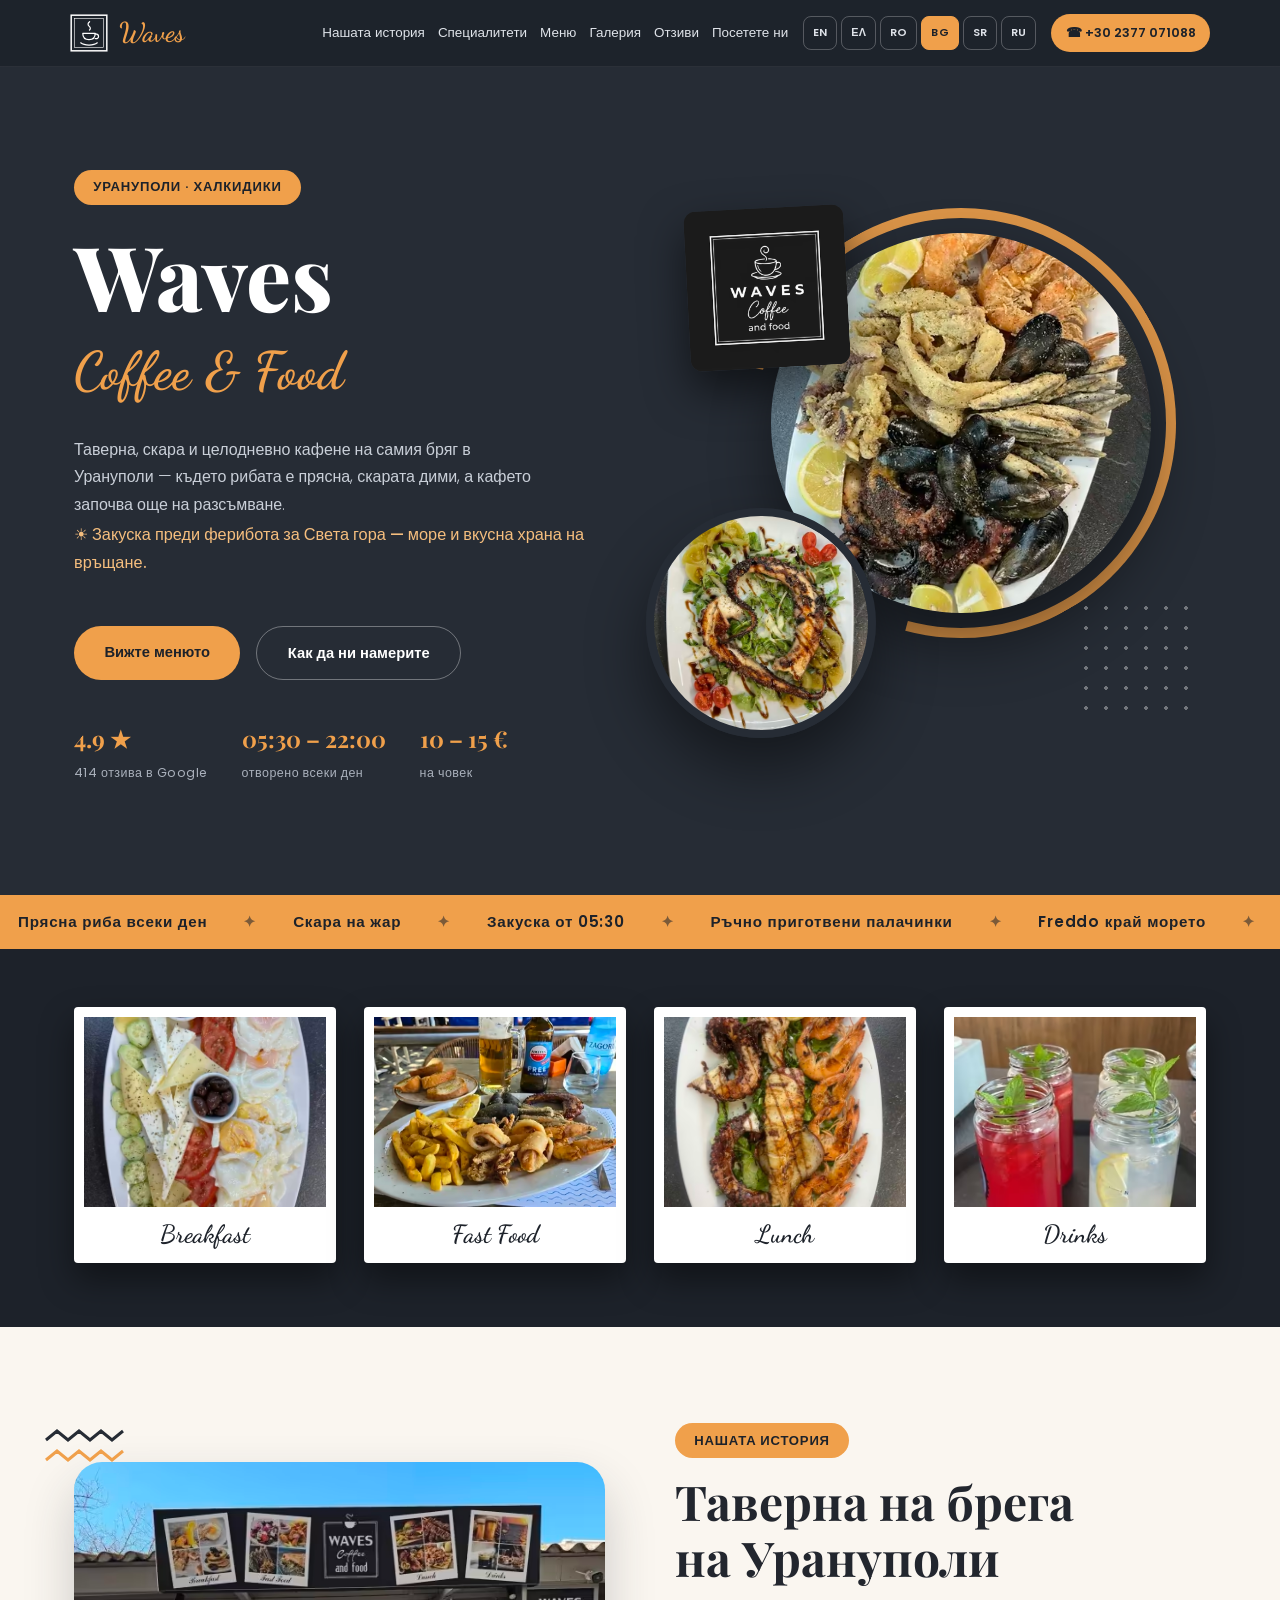
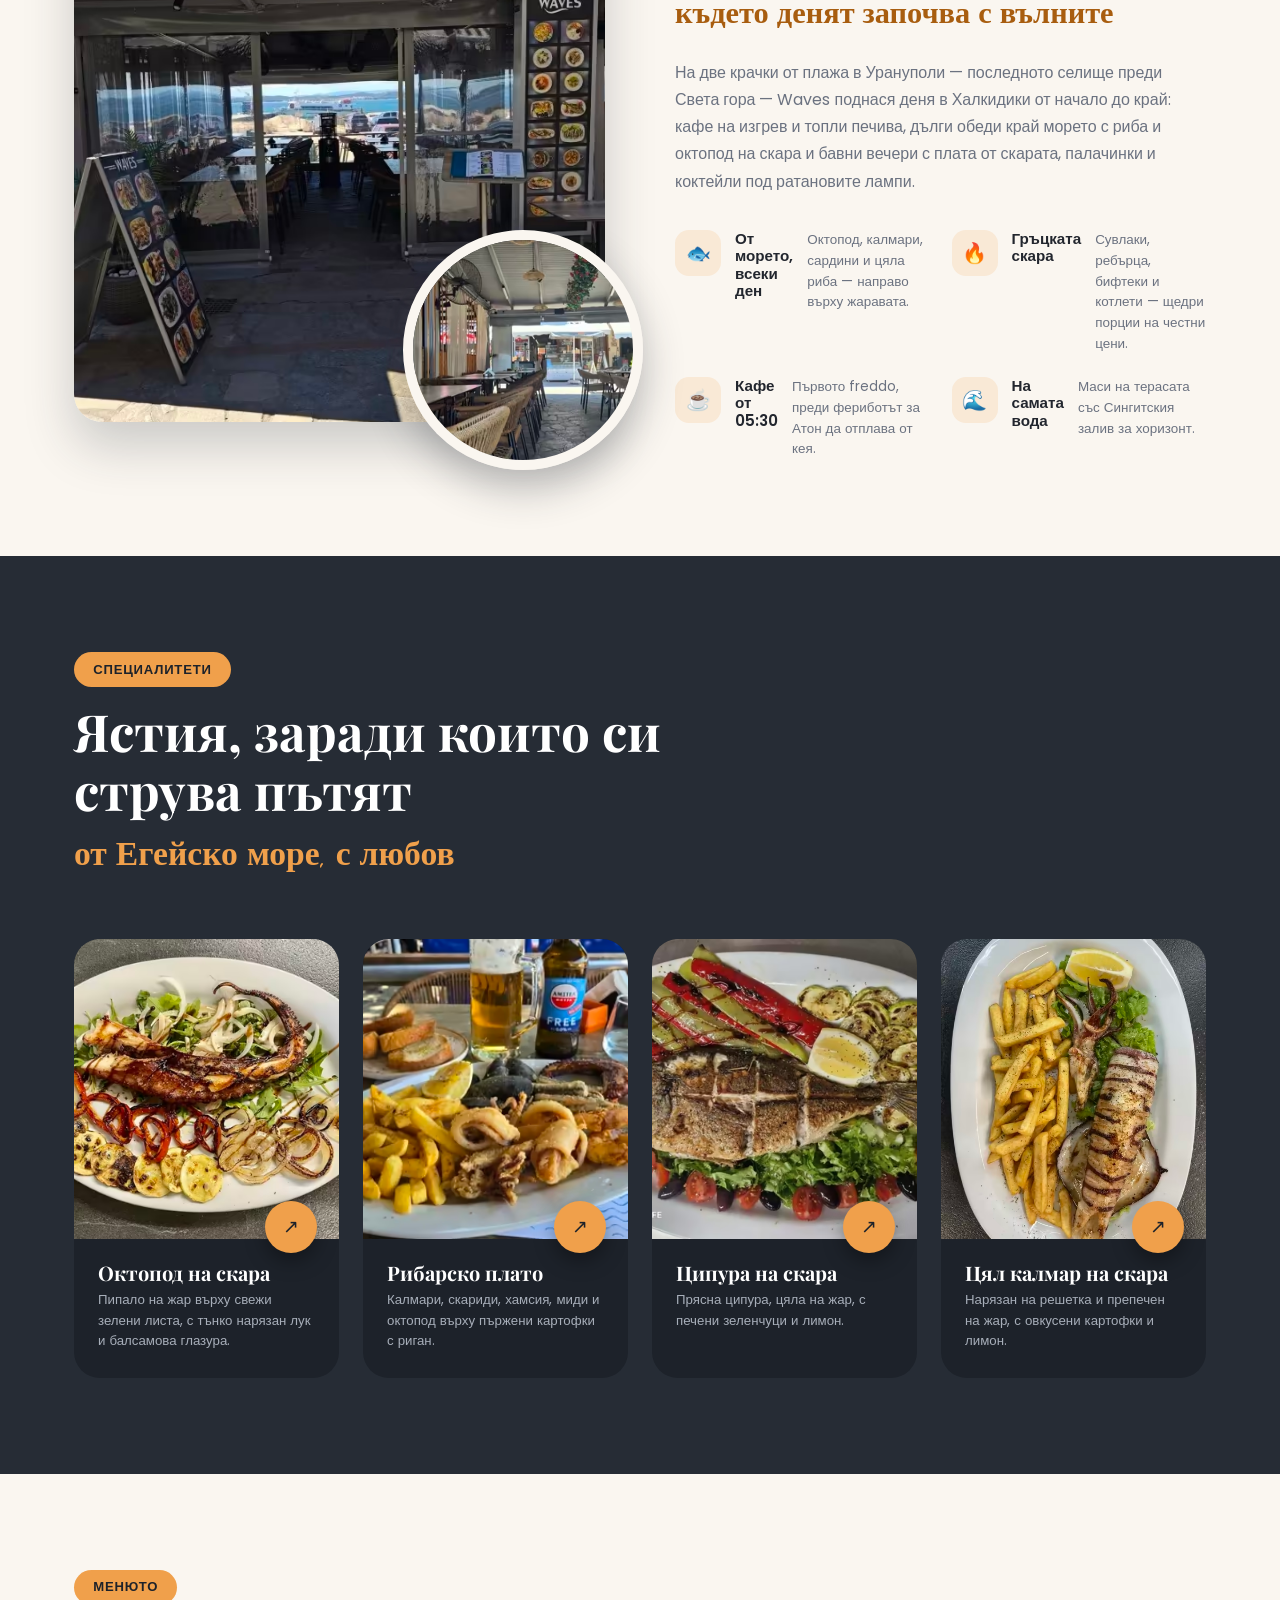
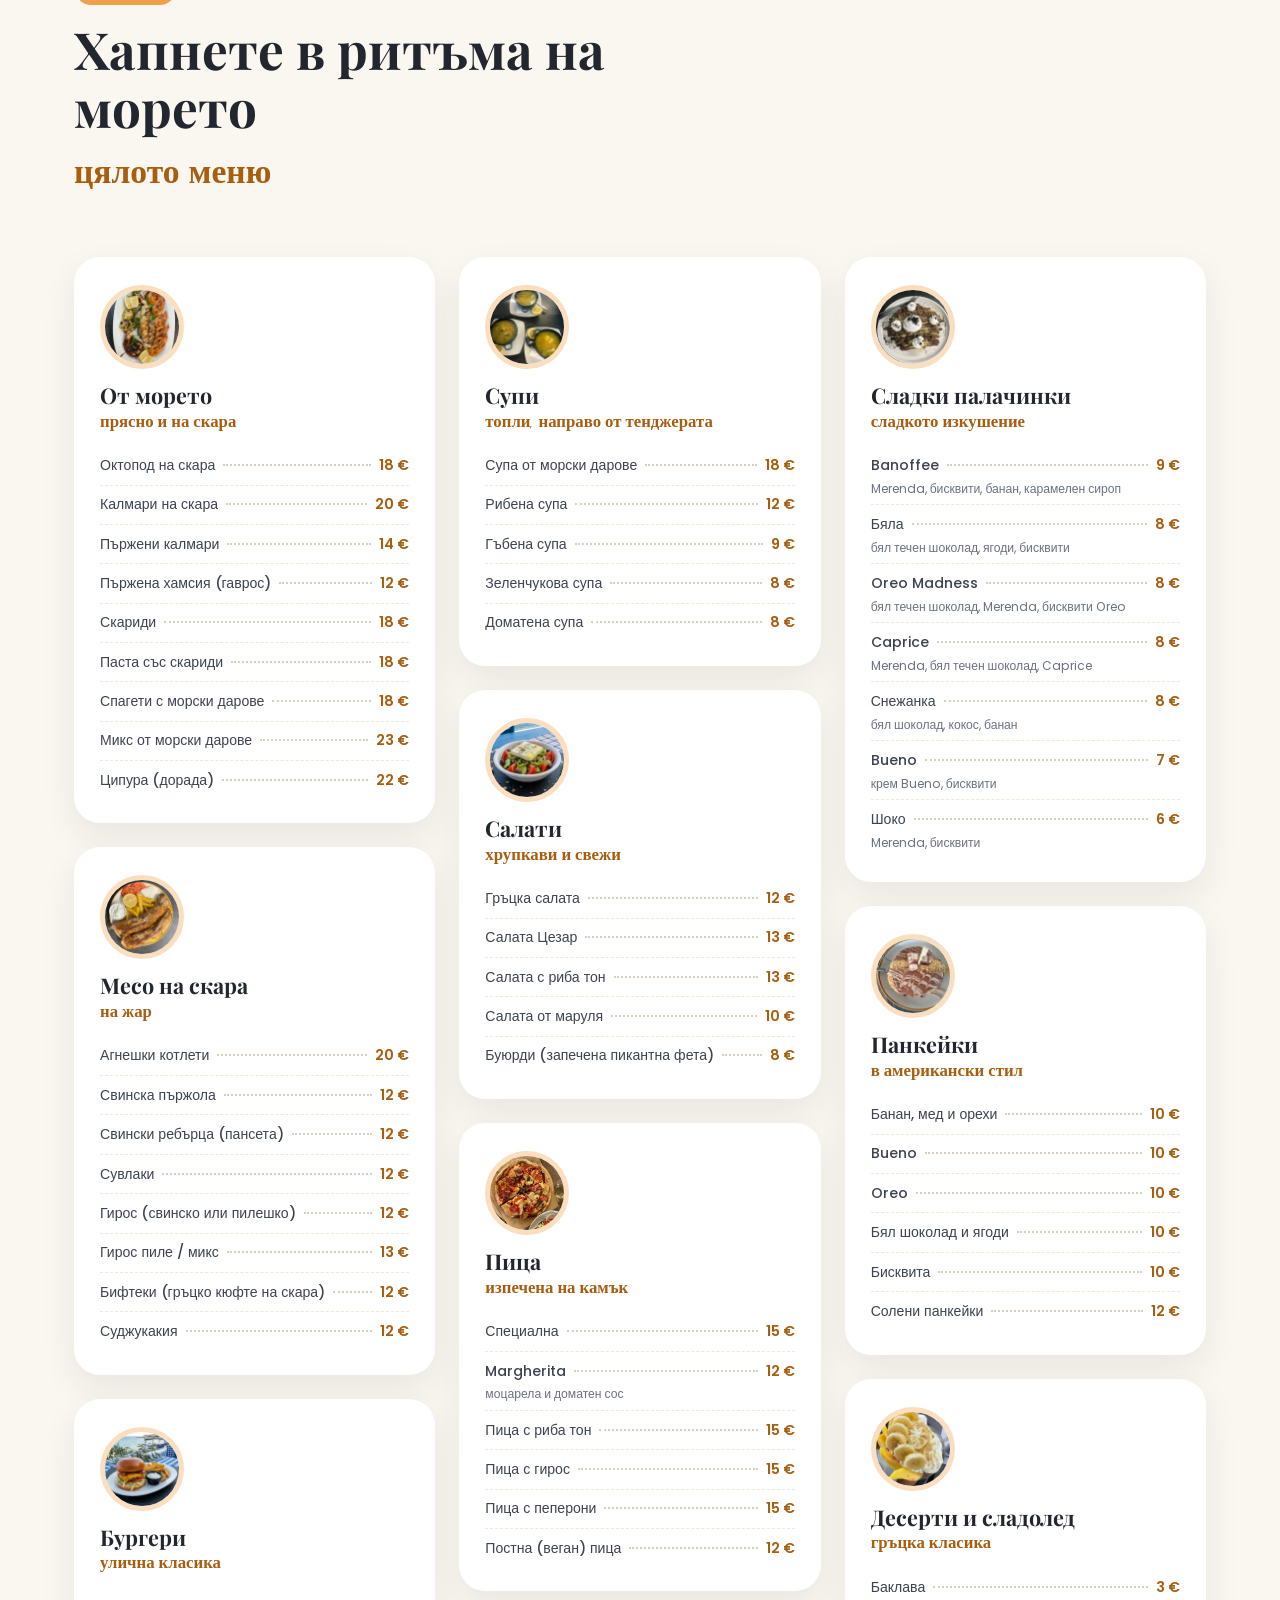
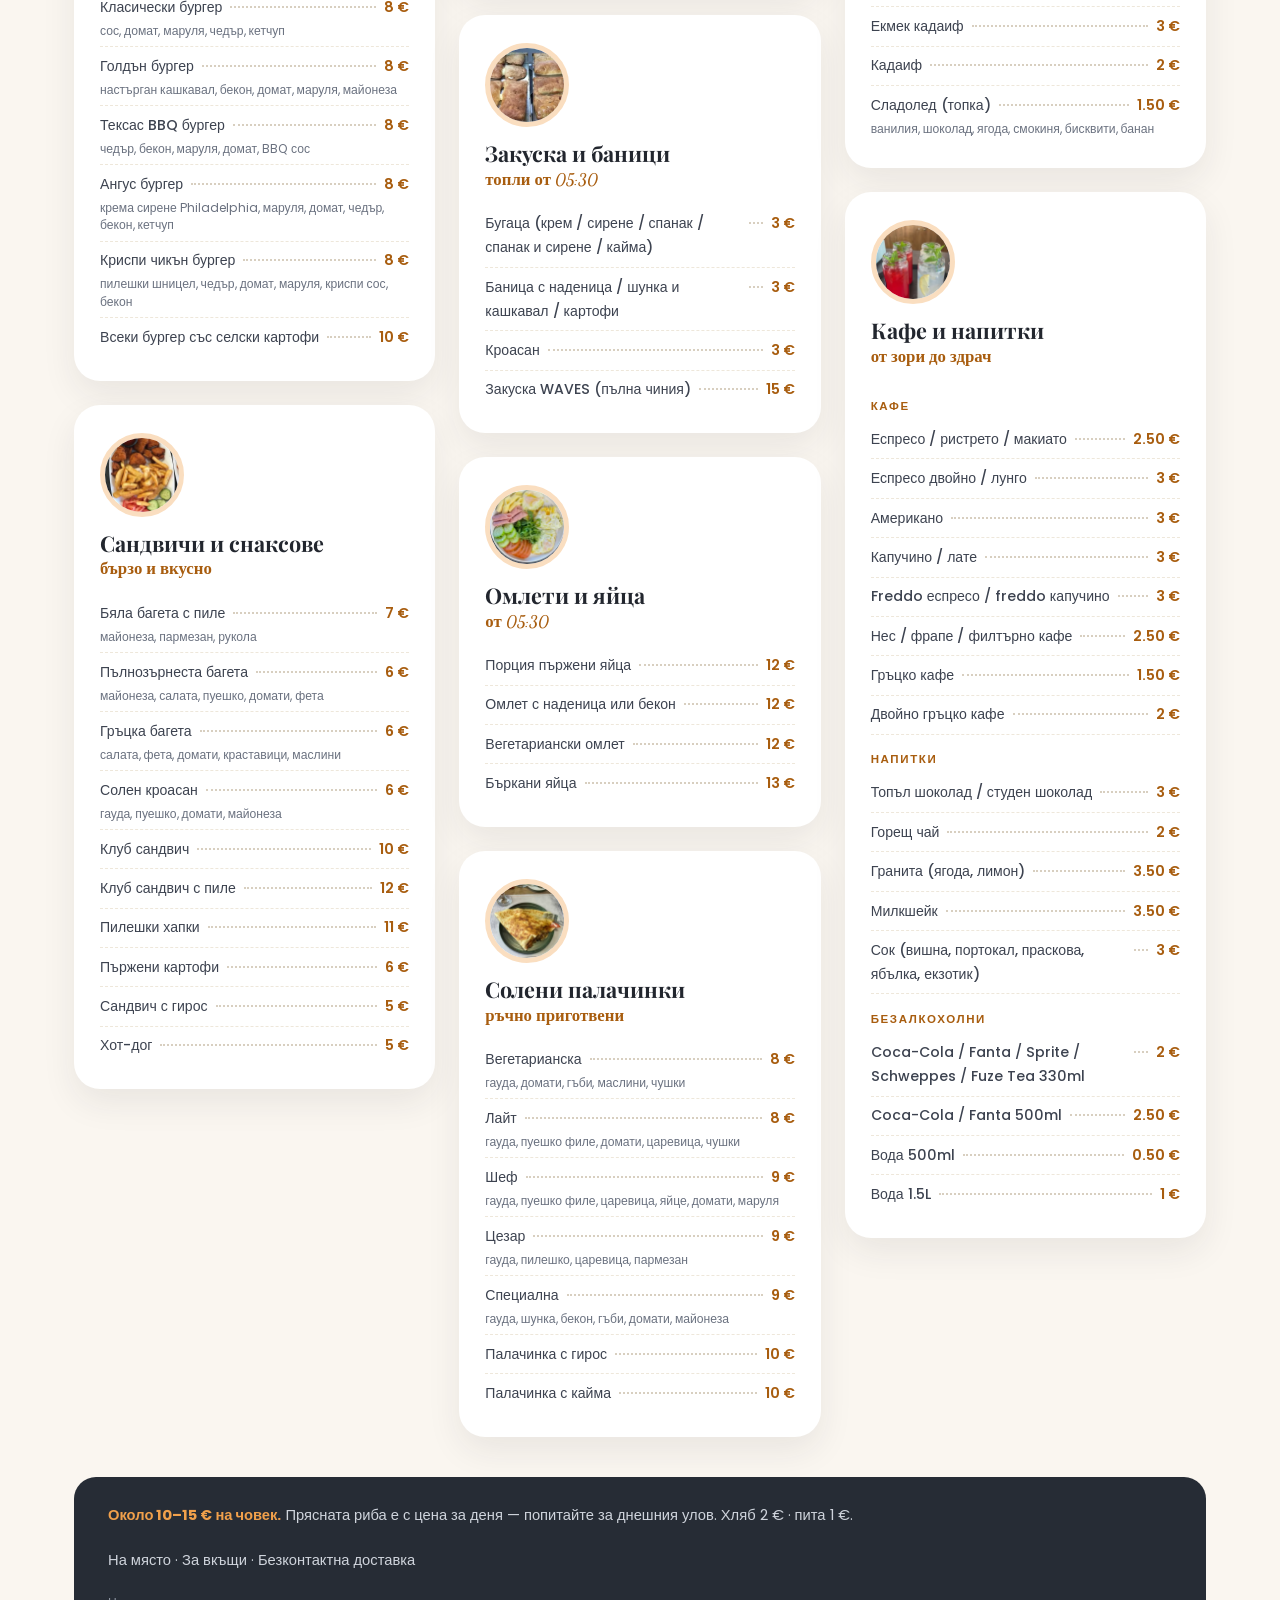
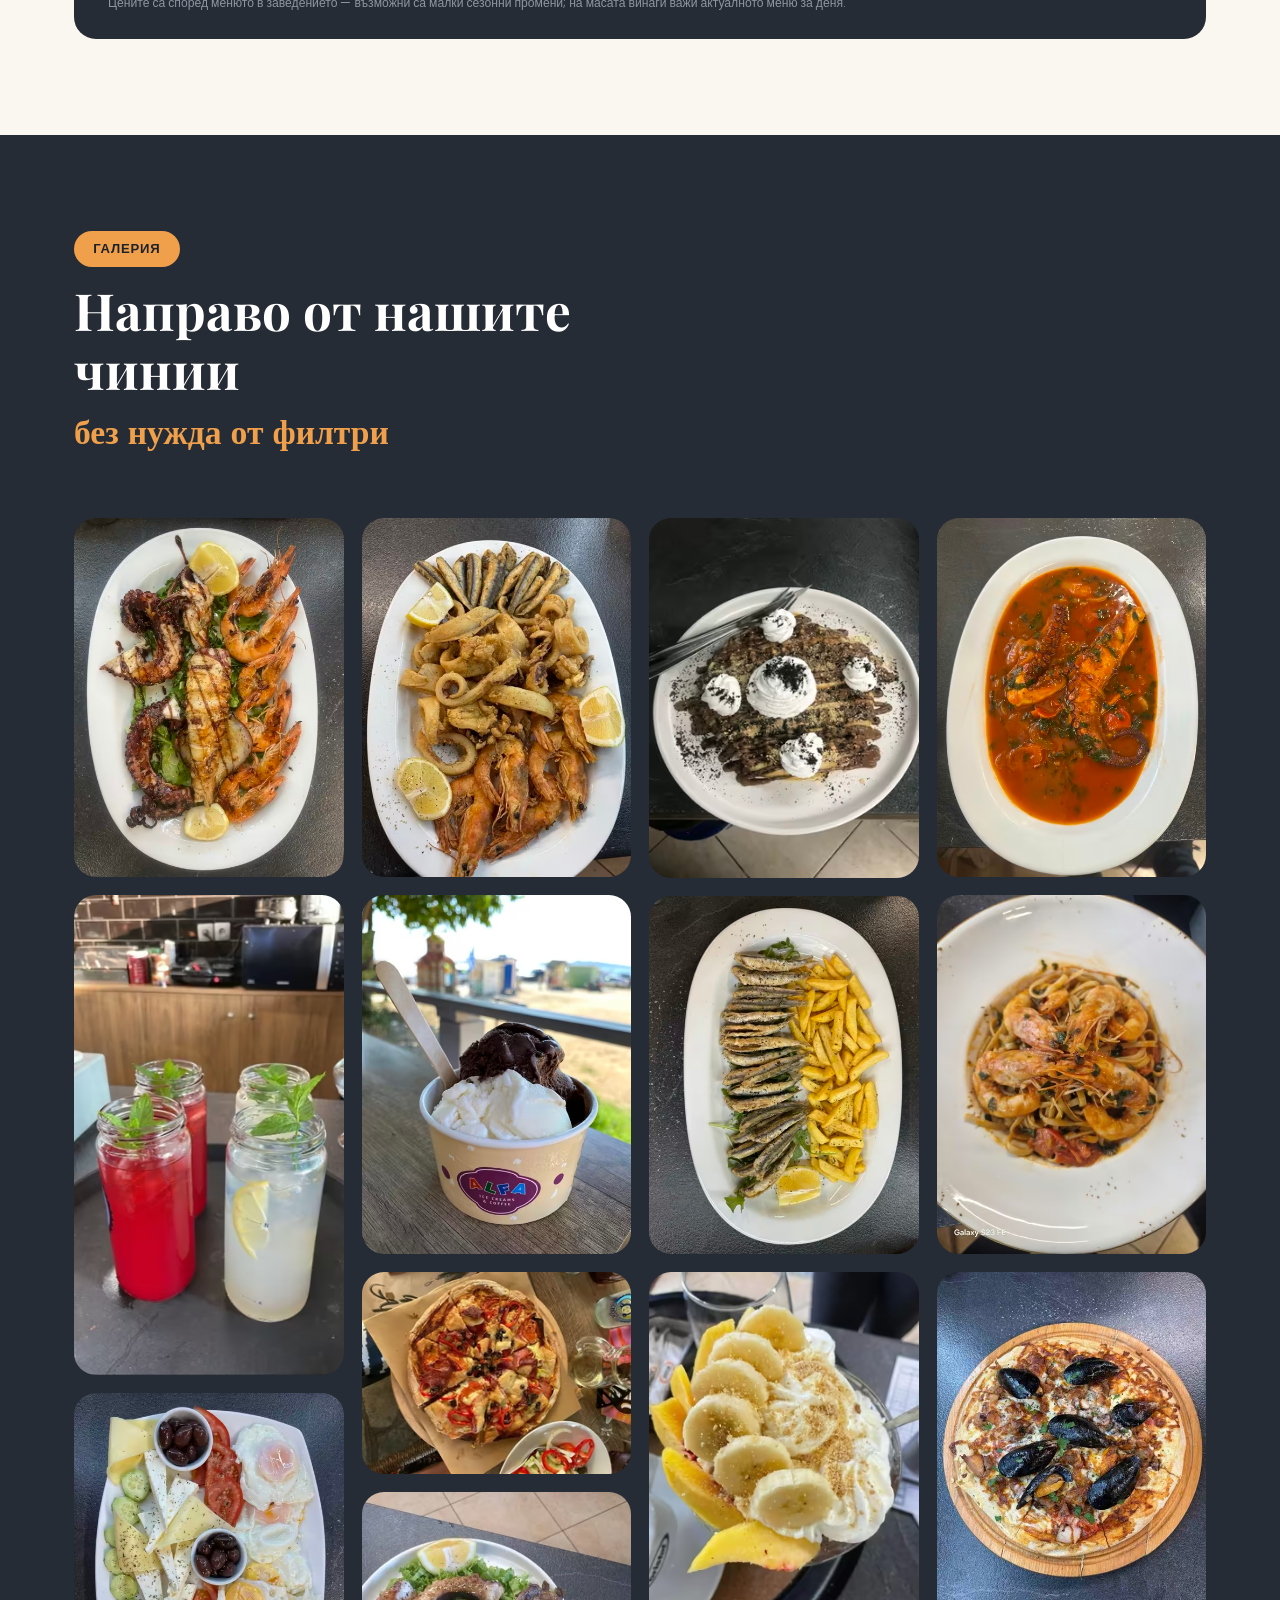
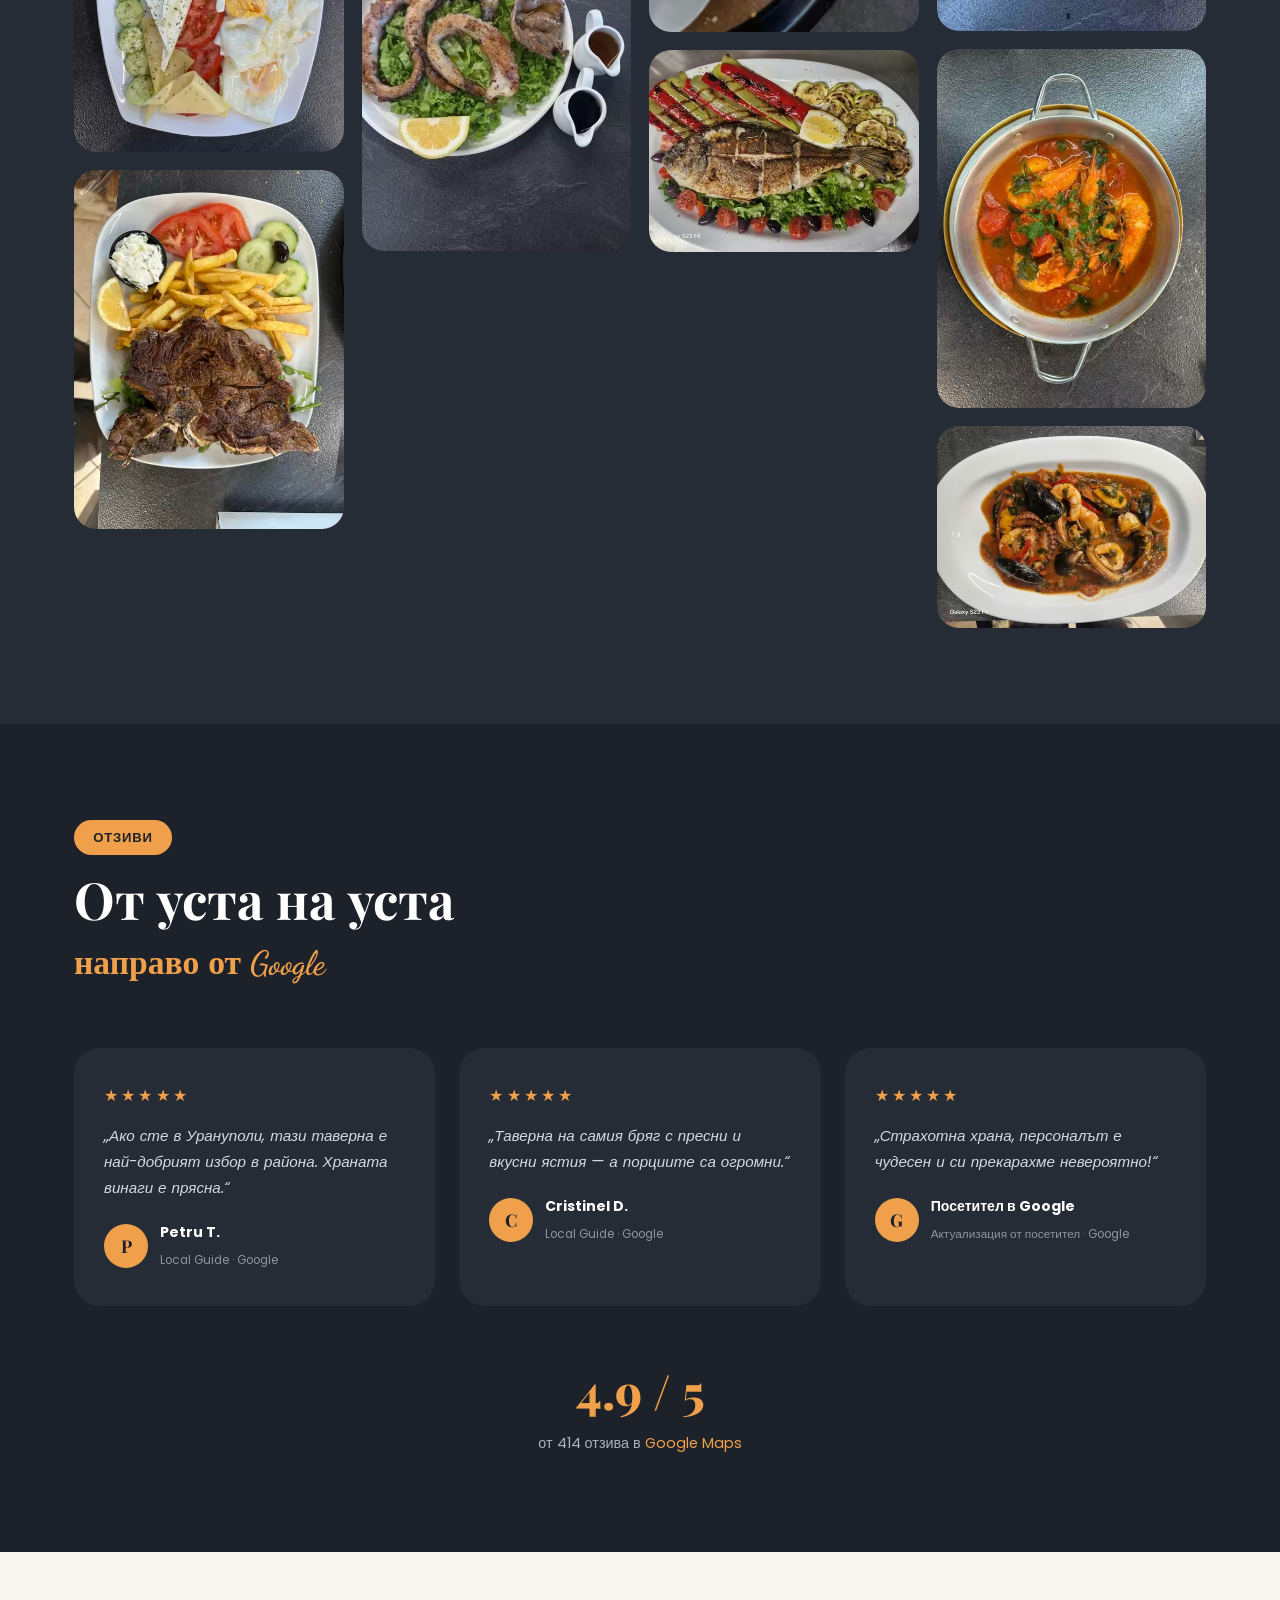
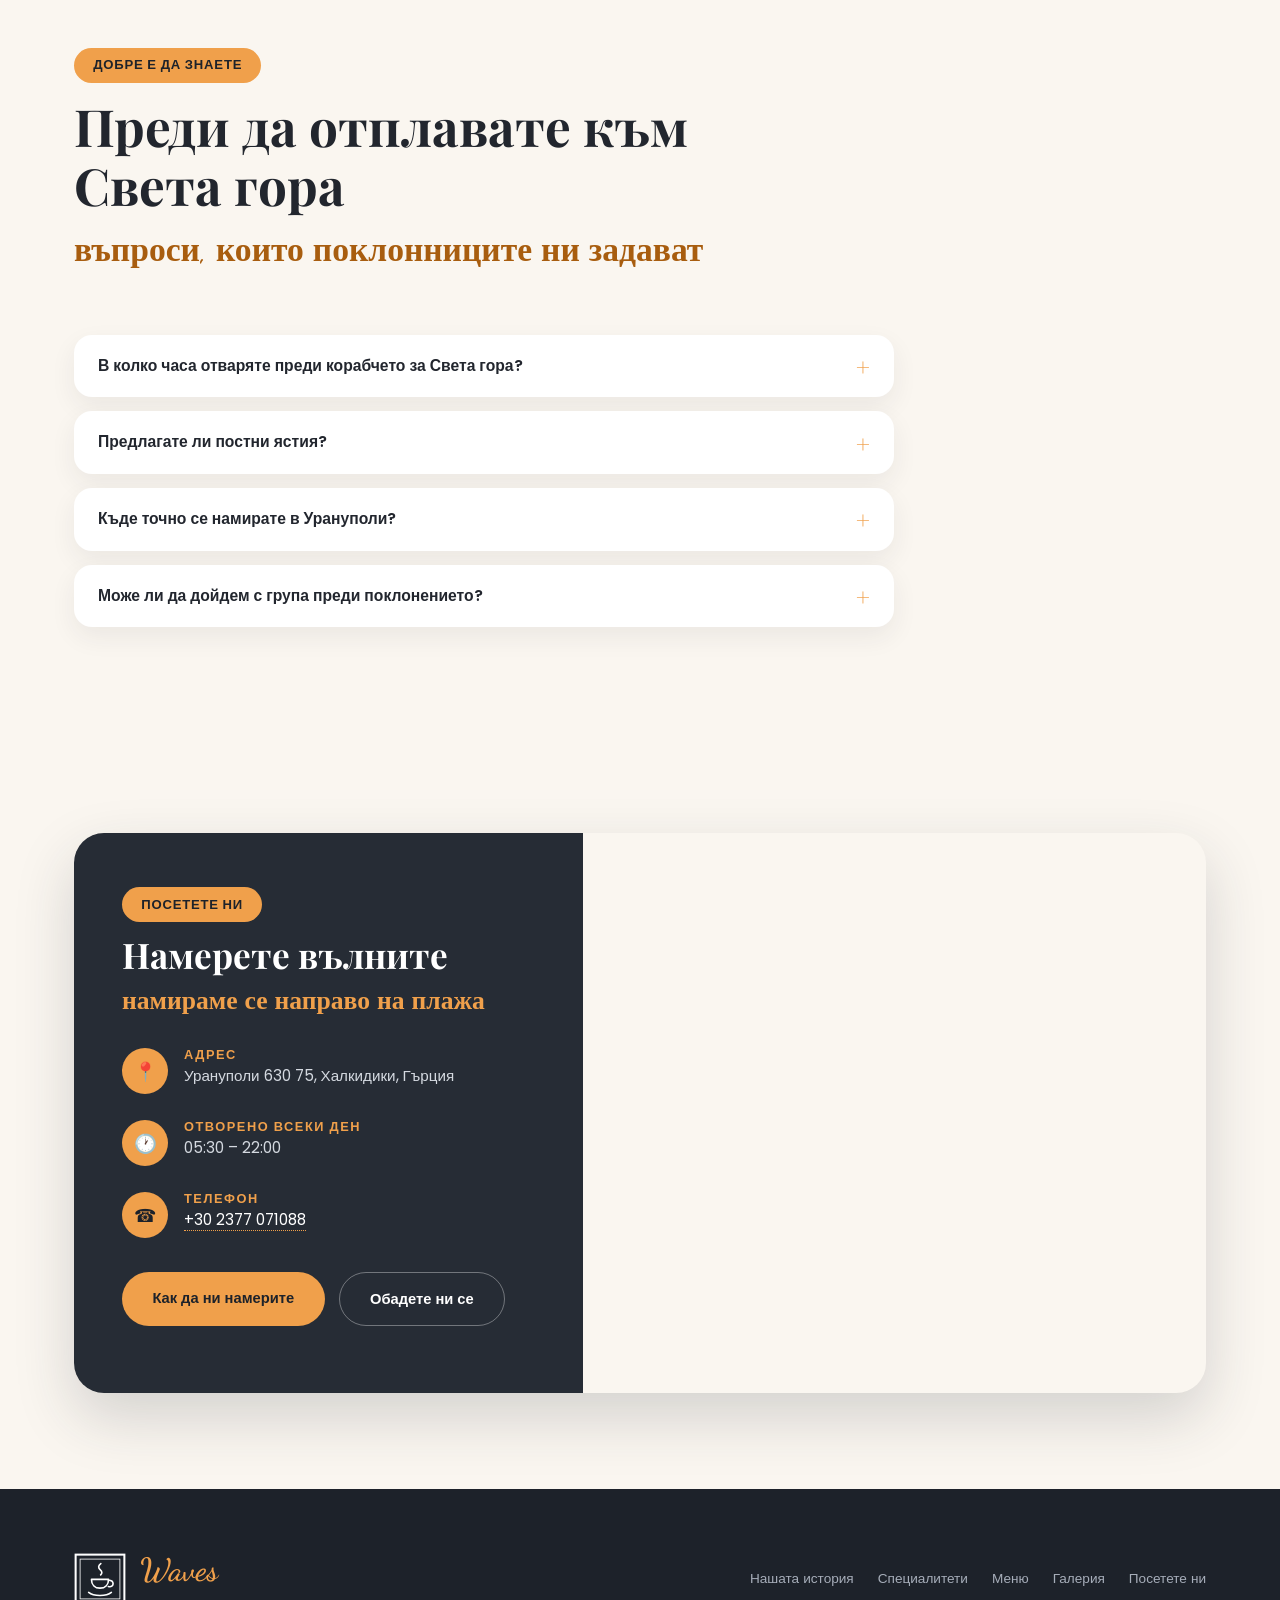
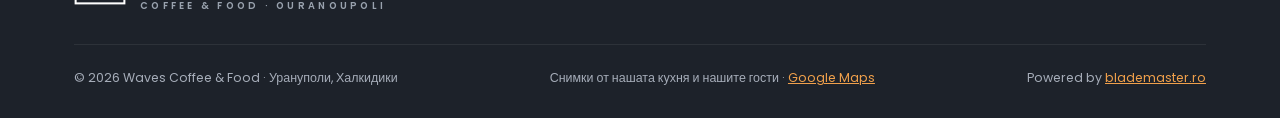
==== commit 283137f3: "Right-size every image: 300/500/800/1200 ladders derived at build time - the build now reads intrins" ====
--- a/bg/index.html
+++ b/bg/index.html
@@ -169,9 +169,9 @@
     </div>
     <div class="hero-art">
       <div class="ring ring-1"></div>
-      <div class="circle-img ci-1"><picture><source type="image/avif" srcset="/images/seafood-platter-800.avif?v=a383035c 600w" sizes="380px"><source type="image/webp" srcset="/images/seafood-platter-800.webp?v=1ee051a1 600w" sizes="380px"><img src="/images/seafood-platter-800.jpg?v=55320703" srcset="/images/seafood-platter-800.jpg 600w" sizes="380px" width="600" height="800" fetchpriority="high" alt="Mixed seafood platter — shrimp, calamari, mussels and grilled octopus"></picture></div>
-      <div class="circle-img ci-2"><picture><source type="image/avif" srcset="/images/octopus-balsamic-800.avif?v=6e136138" sizes="230px"><source type="image/webp" srcset="/images/octopus-balsamic-800.webp?v=3dcc1177" sizes="230px"><img src="/images/octopus-balsamic-800.jpg?v=4bed03b0" sizes="230px" width="600" height="800" alt="Char-grilled octopus with balsamic glaze"></picture></div>
-      <img class="signboard" src="/images/brand/waves-sign.png" alt="Waves Coffee and Food — the signboard logo" width="600" height="600" loading="lazy">
+      <div class="circle-img ci-1"><picture><source type="image/avif" srcset="/images/seafood-platter-500.avif?v=552b6790 500w, /images/seafood-platter-800.avif?v=a383035c 600w" sizes="380px"><source type="image/webp" srcset="/images/seafood-platter-500.webp?v=bc06801f 500w, /images/seafood-platter-800.webp?v=1ee051a1 600w" sizes="380px"><img src="/images/seafood-platter-800.jpg?v=55320703" sizes="380px" width="600" height="800" fetchpriority="high" alt="Mixed seafood platter — shrimp, calamari, mussels and grilled octopus" srcset="/images/seafood-platter-500.jpg 500w, /images/seafood-platter-800.jpg 600w"></picture></div>
+      <div class="circle-img ci-2"><picture><source type="image/avif" srcset="/images/octopus-balsamic-500.avif?v=d729394b 500w, /images/octopus-balsamic-800.avif?v=6e136138 600w" sizes="230px"><source type="image/webp" srcset="/images/octopus-balsamic-500.webp?v=ac07d5f4 500w, /images/octopus-balsamic-800.webp?v=3dcc1177 600w" sizes="230px"><img src="/images/octopus-balsamic-800.jpg?v=4bed03b0" sizes="230px" width="600" height="800" alt="Char-grilled octopus with balsamic glaze" srcset="/images/octopus-balsamic-500.jpg 500w, /images/octopus-balsamic-800.jpg 600w"></picture></div>
+      <picture><source type="image/avif" srcset="/images/waves-sign-520.avif?v=9b879188"><source type="image/webp" srcset="/images/waves-sign-520.webp?v=ab4f768b"><img class="signboard" src="/images/waves-sign-520.jpg?v=9431960a" alt="Waves Coffee and Food — the signboard logo" width="520" height="520" loading="lazy"></picture>
       <div class="dots"></div>
     </div>
   </div>
@@ -185,10 +185,10 @@
 
 <section class="polas" aria-label="Breakfast, fast food, lunch and drinks at Waves">
   <div class="wrap pol-row">
-    <figure class="pol reveal pol-r1"><picture><source type="image/avif" srcset="/images/greek-breakfast-800.avif?v=347361ae"><source type="image/webp" srcset="/images/greek-breakfast-800.webp?v=a6bfef93"><img src="/images/greek-breakfast-800.jpg?v=c34ba376" alt="Greek breakfast plate" width="600" height="800" loading="lazy"></picture><figcaption>Breakfast</figcaption></figure>
-    <figure class="pol reveal pol-r2"><picture><source type="image/avif" srcset="/images/fried-platter-800.avif?v=f2b2cdc7"><source type="image/webp" srcset="/images/fried-platter-800.webp?v=28a3a450"><img src="/images/fried-platter-800.jpg?v=8bb4ff12" alt="Fried seafood platter" width="800" height="450" loading="lazy"></picture><figcaption>Fast Food</figcaption></figure>
-    <figure class="pol reveal pol-r3"><picture><source type="image/avif" srcset="/images/grill-platter-800.avif?v=3af80950"><source type="image/webp" srcset="/images/grill-platter-800.webp?v=55534da3"><img src="/images/grill-platter-800.jpg?v=a1ed6278" alt="Grilled seafood platter" width="600" height="800" loading="lazy"></picture><figcaption>Lunch</figcaption></figure>
-    <figure class="pol reveal pol-r4"><picture><source type="image/avif" srcset="/images/coolers-800.avif?v=7dc7a9e6"><source type="image/webp" srcset="/images/coolers-800.webp?v=7da76cc3"><img src="/images/coolers-800.jpg?v=08314b7f" alt="House coolers and lemonade" width="450" height="800" loading="lazy"></picture><figcaption>Drinks</figcaption></figure>
+    <figure class="pol reveal pol-r1"><picture><source type="image/avif" srcset="/images/greek-breakfast-500.avif?v=746232c9 500w, /images/greek-breakfast-800.avif?v=347361ae 600w" sizes="(max-width:640px) 40vw, 150px"><source type="image/webp" srcset="/images/greek-breakfast-500.webp?v=ecb883cc 500w, /images/greek-breakfast-800.webp?v=a6bfef93 600w" sizes="(max-width:640px) 40vw, 150px"><img src="/images/greek-breakfast-800.jpg?v=c34ba376" sizes="(max-width:640px) 40vw, 150px" alt="Greek breakfast plate" width="600" height="800" loading="lazy" srcset="/images/greek-breakfast-500.jpg 500w, /images/greek-breakfast-800.jpg 600w"></picture><figcaption>Breakfast</figcaption></figure>
+    <figure class="pol reveal pol-r2"><picture><source type="image/avif" srcset="/images/fried-platter-500.avif?v=380c8a98 500w, /images/fried-platter-800.avif?v=f2b2cdc7 800w" sizes="(max-width:640px) 40vw, 150px"><source type="image/webp" srcset="/images/fried-platter-500.webp?v=4e0593c4 500w, /images/fried-platter-800.webp?v=28a3a450 800w" sizes="(max-width:640px) 40vw, 150px"><img src="/images/fried-platter-800.jpg?v=8bb4ff12" sizes="(max-width:640px) 40vw, 150px" alt="Fried seafood platter" width="800" height="450" loading="lazy" srcset="/images/fried-platter-500.jpg 500w, /images/fried-platter-800.jpg 800w"></picture><figcaption>Fast Food</figcaption></figure>
+    <figure class="pol reveal pol-r3"><picture><source type="image/avif" srcset="/images/grill-platter-500.avif?v=24304391 500w, /images/grill-platter-800.avif?v=3af80950 600w" sizes="(max-width:640px) 40vw, 150px"><source type="image/webp" srcset="/images/grill-platter-500.webp?v=0c7f6e39 500w, /images/grill-platter-800.webp?v=55534da3 600w" sizes="(max-width:640px) 40vw, 150px"><img src="/images/grill-platter-800.jpg?v=a1ed6278" sizes="(max-width:640px) 40vw, 150px" alt="Grilled seafood platter" width="600" height="800" loading="lazy" srcset="/images/grill-platter-500.jpg 500w, /images/grill-platter-800.jpg 600w"></picture><figcaption>Lunch</figcaption></figure>
+    <figure class="pol reveal pol-r4"><picture><source type="image/avif" srcset="/images/coolers-300.avif?v=4cf0f250 300w, /images/coolers-500.avif?v=7dc7a9e6 449w, /images/coolers-800.avif?v=7dc7a9e6 449w" sizes="(max-width:640px) 40vw, 150px"><source type="image/webp" srcset="/images/coolers-300.webp?v=0d7bf7df 300w, /images/coolers-500.webp?v=7da76cc3 449w, /images/coolers-800.webp?v=7da76cc3 449w" sizes="(max-width:640px) 40vw, 150px"><img src="/images/coolers-800.jpg?v=08314b7f" sizes="(max-width:640px) 40vw, 150px" alt="House coolers and lemonade" width="450" height="800" loading="lazy" srcset="/images/coolers-300.jpg 300w, /images/coolers-500.jpg 449w, /images/coolers-800.jpg 449w"></picture><figcaption>Drinks</figcaption></figure>
   </div>
 </section>
 
@@ -196,8 +196,8 @@
   <div class="wrap story-grid">
     <div class="story-art reveal">
       <svg class="zig" width="90" height="40" viewBox="0 0 90 40" fill="none"><path d="M2 12l11-9 11 9 11-9 11 9 11-9 11 9 11-9" stroke="#262C35" stroke-width="3"/><path d="M2 32l11-9 11 9 11-9 11 9 11-9 11 9 11-9" stroke="#F0A04B" stroke-width="3"/></svg>
-      <div class="main"><picture><source type="image/avif" srcset="/images/facade-800.avif?v=d5f0bd90 800w, /images/facade-1200.avif?v=8d19b126 1200w" sizes="(max-width:1020px) 100vw, 560px"><source type="image/webp" srcset="/images/facade-800.webp?v=cddc46e8 800w, /images/facade-1200.webp?v=4aed1ddb 1200w" sizes="(max-width:1020px) 100vw, 560px"><img src="/images/facade-800.jpg?v=c81b613a" srcset="/images/facade-800.jpg 800w, /images/facade-1200.jpg 1200w" sizes="(max-width:1020px) 100vw, 560px" width="600" height="800" alt="Waves Coffee & Food facade with the sea framed through the terrace" loading="lazy"></picture></div>
-      <div class="float"><picture><source type="image/avif" srcset="/images/interior-800.avif?v=85a52d92 800w" sizes="240px"><source type="image/webp" srcset="/images/interior-800.webp?v=49ad90a2 800w" sizes="240px"><img src="/images/interior-800.jpg?v=69bfa8e6" srcset="/images/interior-800.jpg 800w" sizes="240px" width="800" height="450" alt="Covered terrace dining room with wicker lamps" loading="lazy"></picture></div>
+      <div class="main"><picture><source type="image/avif" srcset="/images/facade-500.avif?v=d479a217 500w, /images/facade-800.avif?v=d5f0bd90 600w" sizes="(max-width:1020px) 100vw, 560px"><source type="image/webp" srcset="/images/facade-500.webp?v=0fc07f33 500w, /images/facade-800.webp?v=cddc46e8 600w" sizes="(max-width:1020px) 100vw, 560px"><img src="/images/facade-800.jpg?v=c81b613a" sizes="(max-width:1020px) 100vw, 560px" width="600" height="800" alt="Waves Coffee & Food facade with the sea framed through the terrace" loading="lazy" srcset="/images/facade-500.jpg 500w, /images/facade-800.jpg 600w"></picture></div>
+      <div class="float"><picture><source type="image/avif" srcset="/images/interior-500.avif?v=92f81938 500w, /images/interior-800.avif?v=85a52d92 800w" sizes="240px"><source type="image/webp" srcset="/images/interior-500.webp?v=c900dd57 500w, /images/interior-800.webp?v=49ad90a2 800w" sizes="240px"><img src="/images/interior-800.jpg?v=69bfa8e6" sizes="240px" width="800" height="450" alt="Covered terrace dining room with wicker lamps" loading="lazy" srcset="/images/interior-500.jpg 500w, /images/interior-800.jpg 800w"></picture></div>
     </div>
     <div class="reveal">
       <span class="pill" data-i18n="story_pill">НАШАТА ИСТОРИЯ</span>
@@ -222,10 +222,10 @@
       <div class="script sc-lg" data-i18n="sig_script">от Егейско море, с любов</div>
     </div>
     <div class="sig-grid">
-      <article class="sig-card reveal"><picture><source type="image/avif" srcset="/images/octopus-grill-800.avif?v=bd52a7ea 800w" sizes="(max-width:640px) 100vw, (max-width:1020px) 50vw, 280px"><source type="image/webp" srcset="/images/octopus-grill-800.webp?v=ca1b45da 800w" sizes="(max-width:640px) 100vw, (max-width:1020px) 50vw, 280px"><img src="/images/octopus-grill-800.jpg?v=8f40e3ca" srcset="/images/octopus-grill-800.jpg 800w" sizes="(max-width:640px) 100vw, (max-width:1020px) 50vw, 280px" width="800" height="600" alt="Grilled octopus with balsamic" loading="lazy"></picture><span class="sig-arrow">↗</span><div class="sig-body"><h3 data-i18n="s1_h">Октопод на скара</h3><p data-i18n="s1_p">Пипало на жар върху свежи зелени листа, с тънко нарязан лук и балсамова глазура.</p></div></article>
-      <article class="sig-card reveal"><picture><source type="image/avif" srcset="/images/fried-platter-800.avif?v=f2b2cdc7 800w" sizes="(max-width:640px) 100vw, (max-width:1020px) 50vw, 280px"><source type="image/webp" srcset="/images/fried-platter-800.webp?v=28a3a450 800w" sizes="(max-width:640px) 100vw, (max-width:1020px) 50vw, 280px"><img src="/images/fried-platter-800.jpg?v=8bb4ff12" srcset="/images/fried-platter-800.jpg 800w" sizes="(max-width:640px) 100vw, (max-width:1020px) 50vw, 280px" width="800" height="450" alt="Fried seafood platter" loading="lazy"></picture><span class="sig-arrow">↗</span><div class="sig-body"><h3 data-i18n="s2_h">Рибарско плато</h3><p data-i18n="s2_p">Калмари, скариди, хамсия, миди и октопод върху пържени картофки с риган.</p></div></article>
-      <article class="sig-card reveal"><picture><source type="image/avif" srcset="/images/dorada-platter-800.avif?v=4788ee7b 800w" sizes="(max-width:640px) 100vw, (max-width:1020px) 50vw, 280px"><source type="image/webp" srcset="/images/dorada-platter-800.webp?v=3b412c12 800w" sizes="(max-width:640px) 100vw, (max-width:1020px) 50vw, 280px"><img src="/images/dorada-platter-800.jpg?v=8d4eba5d" srcset="/images/dorada-platter-800.jpg 800w" sizes="(max-width:640px) 100vw, (max-width:1020px) 50vw, 280px" width="800" height="600" alt="Whole grilled dorada with grilled vegetables and lemon" loading="lazy"></picture><span class="sig-arrow">↗</span><div class="sig-body"><h3 data-i18n="s3_h">Ципура на скара</h3><p data-i18n="s3_p">Прясна ципура, цяла на жар, с печени зеленчуци и лимон.</p></div></article>
-      <article class="sig-card reveal"><picture><source type="image/avif" srcset="/images/grilled-squid-800.avif?v=5ea362d8 800w" sizes="(max-width:640px) 100vw, (max-width:1020px) 50vw, 280px"><source type="image/webp" srcset="/images/grilled-squid-800.webp?v=03f97bc0 800w" sizes="(max-width:640px) 100vw, (max-width:1020px) 50vw, 280px"><img src="/images/grilled-squid-800.jpg?v=c37118a9" srcset="/images/grilled-squid-800.jpg 800w" sizes="(max-width:640px) 100vw, (max-width:1020px) 50vw, 280px" width="600" height="800" alt="Whole grilled squid with fries and lemon" loading="lazy"></picture><span class="sig-arrow">↗</span><div class="sig-body"><h3 data-i18n="s4_h">Цял калмар на скара</h3><p data-i18n="s4_p">Нарязан на решетка и препечен на жар, с овкусени картофки и лимон.</p></div></article>
+      <article class="sig-card reveal"><picture><source type="image/avif" srcset="/images/octopus-grill-500.avif?v=8d5b9025 500w, /images/octopus-grill-800.avif?v=bd52a7ea 800w" sizes="(max-width:640px) 100vw, (max-width:1020px) 50vw, 280px"><source type="image/webp" srcset="/images/octopus-grill-500.webp?v=8df92352 500w, /images/octopus-grill-800.webp?v=ca1b45da 800w" sizes="(max-width:640px) 100vw, (max-width:1020px) 50vw, 280px"><img src="/images/octopus-grill-800.jpg?v=8f40e3ca" sizes="(max-width:640px) 100vw, (max-width:1020px) 50vw, 280px" width="800" height="600" alt="Grilled octopus with balsamic" loading="lazy" srcset="/images/octopus-grill-500.jpg 500w, /images/octopus-grill-800.jpg 800w"></picture><span class="sig-arrow">↗</span><div class="sig-body"><h3 data-i18n="s1_h">Октопод на скара</h3><p data-i18n="s1_p">Пипало на жар върху свежи зелени листа, с тънко нарязан лук и балсамова глазура.</p></div></article>
+      <article class="sig-card reveal"><picture><source type="image/avif" srcset="/images/fried-platter-500.avif?v=380c8a98 500w, /images/fried-platter-800.avif?v=f2b2cdc7 800w" sizes="(max-width:640px) 100vw, (max-width:1020px) 50vw, 280px"><source type="image/webp" srcset="/images/fried-platter-500.webp?v=4e0593c4 500w, /images/fried-platter-800.webp?v=28a3a450 800w" sizes="(max-width:640px) 100vw, (max-width:1020px) 50vw, 280px"><img src="/images/fried-platter-800.jpg?v=8bb4ff12" sizes="(max-width:640px) 100vw, (max-width:1020px) 50vw, 280px" width="800" height="450" alt="Fried seafood platter" loading="lazy" srcset="/images/fried-platter-500.jpg 500w, /images/fried-platter-800.jpg 800w"></picture><span class="sig-arrow">↗</span><div class="sig-body"><h3 data-i18n="s2_h">Рибарско плато</h3><p data-i18n="s2_p">Калмари, скариди, хамсия, миди и октопод върху пържени картофки с риган.</p></div></article>
+      <article class="sig-card reveal"><picture><source type="image/avif" srcset="/images/dorada-platter-500.avif?v=38fbf22e 500w, /images/dorada-platter-800.avif?v=4788ee7b 800w" sizes="(max-width:640px) 100vw, (max-width:1020px) 50vw, 280px"><source type="image/webp" srcset="/images/dorada-platter-500.webp?v=b2374737 500w, /images/dorada-platter-800.webp?v=3b412c12 800w" sizes="(max-width:640px) 100vw, (max-width:1020px) 50vw, 280px"><img src="/images/dorada-platter-800.jpg?v=8d4eba5d" sizes="(max-width:640px) 100vw, (max-width:1020px) 50vw, 280px" width="800" height="600" alt="Whole grilled dorada with grilled vegetables and lemon" loading="lazy" srcset="/images/dorada-platter-500.jpg 500w, /images/dorada-platter-800.jpg 800w"></picture><span class="sig-arrow">↗</span><div class="sig-body"><h3 data-i18n="s3_h">Ципура на скара</h3><p data-i18n="s3_p">Прясна ципура, цяла на жар, с печени зеленчуци и лимон.</p></div></article>
+      <article class="sig-card reveal"><picture><source type="image/avif" srcset="/images/grilled-squid-500.avif?v=8a577a84 500w, /images/grilled-squid-800.avif?v=5ea362d8 600w" sizes="(max-width:640px) 100vw, (max-width:1020px) 50vw, 280px"><source type="image/webp" srcset="/images/grilled-squid-500.webp?v=b779182d 500w, /images/grilled-squid-800.webp?v=03f97bc0 600w" sizes="(max-width:640px) 100vw, (max-width:1020px) 50vw, 280px"><img src="/images/grilled-squid-800.jpg?v=c37118a9" sizes="(max-width:640px) 100vw, (max-width:1020px) 50vw, 280px" width="600" height="800" alt="Whole grilled squid with fries and lemon" loading="lazy" srcset="/images/grilled-squid-500.jpg 500w, /images/grilled-squid-800.jpg 600w"></picture><span class="sig-arrow">↗</span><div class="sig-body"><h3 data-i18n="s4_h">Цял калмар на скара</h3><p data-i18n="s4_p">Нарязан на решетка и препечен на жар, с овкусени картофки и лимон.</p></div></article>
     </div>
   </div>
 </section>
@@ -237,7 +237,7 @@
       <h2 data-i18n="menu_h2">Хапнете в ритъма на морето</h2>
       <div class="script sc-lg" data-i18n="menu_script">цялото меню</div>
     </div>
-    <div class="fullmenu" id="fullmenu"><div class="fm-card"><div class="mc-img"><picture><source type="image/avif" srcset="/images/seafood-grill-800.avif?v=79423487"><source type="image/webp" srcset="/images/seafood-grill-800.webp?v=aacc967c"><img src="/images/seafood-grill-800.jpg?v=987bbd6c" alt="" loading="lazy"></picture></div><h3><button type="button" class="fm-t" aria-expanded="true">От морето</button></h3><span class="script">прясно и на скара</span><ul><li><div class="fm-row"><span class="nm">Октопод на скара</span><span class="ld"></span><span class="pr">18 €</span></div></li><li><div class="fm-row"><span class="nm">Калмари на скара</span><span class="ld"></span><span class="pr">20 €</span></div></li><li><div class="fm-row"><span class="nm">Пържени калмари</span><span class="ld"></span><span class="pr">14 €</span></div></li><li><div class="fm-row"><span class="nm">Пържена хамсия (гаврос)</span><span class="ld"></span><span class="pr">12 €</span></div></li><li><div class="fm-row"><span class="nm">Скариди</span><span class="ld"></span><span class="pr">18 €</span></div></li><li><div class="fm-row"><span class="nm">Паста със скариди</span><span class="ld"></span><span class="pr">18 €</span></div></li><li><div class="fm-row"><span class="nm">Спагети с морски дарове</span><span class="ld"></span><span class="pr">18 €</span></div></li><li><div class="fm-row"><span class="nm">Микс от морски дарове</span><span class="ld"></span><span class="pr">23 €</span></div></li><li><div class="fm-row"><span class="nm">Ципура (дорада)</span><span class="ld"></span><span class="pr">22 €</span></div></li></ul></div><div class="fm-card"><div class="mc-img"><picture><source type="image/avif" srcset="/images/pork-ribs-800.avif?v=8195e1c7"><source type="image/webp" srcset="/images/pork-ribs-800.webp?v=18ce56b5"><img src="/images/pork-ribs-800.jpg?v=f9316bb1" alt="" loading="lazy"></picture></div><h3><button type="button" class="fm-t" aria-expanded="true">Месо на скара</button></h3><span class="script">на жар</span><ul><li><div class="fm-row"><span class="nm">Агнешки котлети</span><span class="ld"></span><span class="pr">20 €</span></div></li><li><div class="fm-row"><span class="nm">Свинска пържола</span><span class="ld"></span><span class="pr">12 €</span></div></li><li><div class="fm-row"><span class="nm">Свински ребърца (пансета)</span><span class="ld"></span><span class="pr">12 €</span></div></li><li><div class="fm-row"><span class="nm">Сувлаки</span><span class="ld"></span><span class="pr">12 €</span></div></li><li><div class="fm-row"><span class="nm">Гирос (свинско или пилешко)</span><span class="ld"></span><span class="pr">12 €</span></div></li><li><div class="fm-row"><span class="nm">Гирос пиле / микс</span><span class="ld"></span><span class="pr">13 €</span></div></li><li><div class="fm-row"><span class="nm">Бифтеки (гръцко кюфте на скара)</span><span class="ld"></span><span class="pr">12 €</span></div></li><li><div class="fm-row"><span class="nm">Суджукакия</span><span class="ld"></span><span class="pr">12 €</span></div></li></ul></div><div class="fm-card"><div class="mc-img"><picture><source type="image/avif" srcset="/images/burger-classic-800.avif?v=5c80b716"><source type="image/webp" srcset="/images/burger-classic-800.webp?v=cb3b40d2"><img src="/images/burger-classic-800.jpg?v=5fdf9bcf" alt="" loading="lazy"></picture></div><h3><button type="button" class="fm-t" aria-expanded="true">Бургери</button></h3><span class="script">улична класика</span><ul><li><div class="fm-row"><span class="nm">Класически бургер</span><span class="ld"></span><span class="pr">8 €</span></div><div class="fm-desc">сос, домат, маруля, чедър, кетчуп</div></li><li><div class="fm-row"><span class="nm">Голдън бургер</span><span class="ld"></span><span class="pr">8 €</span></div><div class="fm-desc">настърган кашкавал, бекон, домат, маруля, майонеза</div></li><li><div class="fm-row"><span class="nm">Тексас BBQ бургер</span><span class="ld"></span><span class="pr">8 €</span></div><div class="fm-desc">чедър, бекон, маруля, домат, BBQ сос</div></li><li><div class="fm-row"><span class="nm">Ангус бургер</span><span class="ld"></span><span class="pr">8 €</span></div><div class="fm-desc">крема сирене Philadelphia, маруля, домат, чедър, бекон, кетчуп</div></li><li><div class="fm-row"><span class="nm">Криспи чикън бургер</span><span class="ld"></span><span class="pr">8 €</span></div><div class="fm-desc">пилешки шницел, чедър, домат, маруля, криспи сос, бекон</div></li><li><div class="fm-row"><span class="nm">Всеки бургер със селски картофи</span><span class="ld"></span><span class="pr">10 €</span></div></li></ul></div><div class="fm-card"><div class="mc-img"><picture><source type="image/avif" srcset="/images/nuggets-800.avif?v=85b08934"><source type="image/webp" srcset="/images/nuggets-800.webp?v=3bc0d2cf"><img src="/images/nuggets-800.jpg?v=87826475" alt="" loading="lazy"></picture></div><h3><button type="button" class="fm-t" aria-expanded="true">Сандвичи и снаксове</button></h3><span class="script">бързо и вкусно</span><ul><li><div class="fm-row"><span class="nm">Бяла багета с пиле</span><span class="ld"></span><span class="pr">7 €</span></div><div class="fm-desc">майонеза, пармезан, рукола</div></li><li><div class="fm-row"><span class="nm">Пълнозърнеста багета</span><span class="ld"></span><span class="pr">6 €</span></div><div class="fm-desc">майонеза, салата, пуешко, домати, фета</div></li><li><div class="fm-row"><span class="nm">Гръцка багета</span><span class="ld"></span><span class="pr">6 €</span></div><div class="fm-desc">салата, фета, домати, краставици, маслини</div></li><li><div class="fm-row"><span class="nm">Солен кроасан</span><span class="ld"></span><span class="pr">6 €</span></div><div class="fm-desc">гауда, пуешко, домати, майонеза</div></li><li><div class="fm-row"><span class="nm">Клуб сандвич</span><span class="ld"></span><span class="pr">10 €</span></div></li><li><div class="fm-row"><span class="nm">Клуб сандвич с пиле</span><span class="ld"></span><span class="pr">12 €</span></div></li><li><div class="fm-row"><span class="nm">Пилешки хапки</span><span class="ld"></span><span class="pr">11 €</span></div></li><li><div class="fm-row"><span class="nm">Пържени картофи</span><span class="ld"></span><span class="pr">6 €</span></div></li><li><div class="fm-row"><span class="nm">Сандвич с гирос</span><span class="ld"></span><span class="pr">5 €</span></div></li><li><div class="fm-row"><span class="nm">Хот-дог</span><span class="ld"></span><span class="pr">5 €</span></div></li></ul></div><div class="fm-card"><div class="mc-img"><picture><source type="image/avif" srcset="/images/soups-800.avif?v=d7c82328"><source type="image/webp" srcset="/images/soups-800.webp?v=80a6936a"><img src="/images/soups-800.jpg?v=659f4554" alt="" loading="lazy"></picture></div><h3><button type="button" class="fm-t" aria-expanded="true">Супи</button></h3><span class="script">топли, направо от тенджерата</span><ul><li><div class="fm-row"><span class="nm">Супа от морски дарове</span><span class="ld"></span><span class="pr">18 €</span></div></li><li><div class="fm-row"><span class="nm">Рибена супа</span><span class="ld"></span><span class="pr">12 €</span></div></li><li><div class="fm-row"><span class="nm">Гъбена супа</span><span class="ld"></span><span class="pr">9 €</span></div></li><li><div class="fm-row"><span class="nm">Зеленчукова супа</span><span class="ld"></span><span class="pr">8 €</span></div></li><li><div class="fm-row"><span class="nm">Доматена супа</span><span class="ld"></span><span class="pr">8 €</span></div></li></ul></div><div class="fm-card"><div class="mc-img"><picture><source type="image/avif" srcset="/images/greek-salad-800.avif?v=344d26e4"><source type="image/webp" srcset="/images/greek-salad-800.webp?v=9ecbc74f"><img src="/images/greek-salad-800.jpg?v=39736f1b" alt="" loading="lazy"></picture></div><h3><button type="button" class="fm-t" aria-expanded="true">Салати</button></h3><span class="script">хрупкави и свежи</span><ul><li><div class="fm-row"><span class="nm">Гръцка салата</span><span class="ld"></span><span class="pr">12 €</span></div></li><li><div class="fm-row"><span class="nm">Салата Цезар</span><span class="ld"></span><span class="pr">13 €</span></div></li><li><div class="fm-row"><span class="nm">Салата с риба тон</span><span class="ld"></span><span class="pr">13 €</span></div></li><li><div class="fm-row"><span class="nm">Салата от маруля</span><span class="ld"></span><span class="pr">10 €</span></div></li><li><div class="fm-row"><span class="nm">Буюрди (запечена пикантна фета)</span><span class="ld"></span><span class="pr">8 €</span></div></li></ul></div><div class="fm-card"><div class="mc-img"><picture><source type="image/avif" srcset="/images/pizza-wine-800.avif?v=1e5a22ae"><source type="image/webp" srcset="/images/pizza-wine-800.webp?v=a8e3b54f"><img src="/images/pizza-wine-800.jpg?v=271b122a" alt="" loading="lazy"></picture></div><h3><button type="button" class="fm-t" aria-expanded="true">Пица</button></h3><span class="script">изпечена на камък</span><ul><li><div class="fm-row"><span class="nm">Специална</span><span class="ld"></span><span class="pr">15 €</span></div></li><li><div class="fm-row"><span class="nm">Margherita</span><span class="ld"></span><span class="pr">12 €</span></div><div class="fm-desc">моцарела и доматен сос</div></li><li><div class="fm-row"><span class="nm">Пица с риба тон</span><span class="ld"></span><span class="pr">15 €</span></div></li><li><div class="fm-row"><span class="nm">Пица с гирос</span><span class="ld"></span><span class="pr">15 €</span></div></li><li><div class="fm-row"><span class="nm">Пица с пеперони</span><span class="ld"></span><span class="pr">15 €</span></div></li><li><div class="fm-row"><span class="nm">Постна (веган) пица</span><span class="ld"></span><span class="pr">12 €</span></div></li></ul></div><div class="fm-card"><div class="mc-img"><picture><source type="image/avif" srcset="/images/pies-800.avif?v=613130f8"><source type="image/webp" srcset="/images/pies-800.webp?v=e9da8692"><img src="/images/pies-800.jpg?v=0b349a86" alt="" loading="lazy"></picture></div><h3><button type="button" class="fm-t" aria-expanded="true">Закуска и баници</button></h3><span class="script">топли от 05:30</span><ul><li><div class="fm-row"><span class="nm">Бугаца (крем / сирене / спанак / спанак и сирене / кайма)</span><span class="ld"></span><span class="pr">3 €</span></div></li><li><div class="fm-row"><span class="nm">Баница с наденица / шунка и кашкавал / картофи</span><span class="ld"></span><span class="pr">3 €</span></div></li><li><div class="fm-row"><span class="nm">Кроасан</span><span class="ld"></span><span class="pr">3 €</span></div></li><li><div class="fm-row"><span class="nm">Закуска WAVES (пълна чиния)</span><span class="ld"></span><span class="pr">15 €</span></div></li></ul></div><div class="fm-card"><div class="mc-img"><picture><source type="image/avif" srcset="/images/breakfast-eggs-800.avif?v=453af905"><source type="image/webp" srcset="/images/breakfast-eggs-800.webp?v=024466e4"><img src="/images/breakfast-eggs-800.jpg?v=e1539fb2" alt="" loading="lazy"></picture></div><h3><button type="button" class="fm-t" aria-expanded="true">Омлети и яйца</button></h3><span class="script">от 05:30</span><ul><li><div class="fm-row"><span class="nm">Порция пържени яйца</span><span class="ld"></span><span class="pr">12 €</span></div></li><li><div class="fm-row"><span class="nm">Омлет с наденица или бекон</span><span class="ld"></span><span class="pr">12 €</span></div></li><li><div class="fm-row"><span class="nm">Вегетариански омлет</span><span class="ld"></span><span class="pr">12 €</span></div></li><li><div class="fm-row"><span class="nm">Бъркани яйца</span><span class="ld"></span><span class="pr">13 €</span></div></li></ul></div><div class="fm-card"><div class="mc-img"><picture><source type="image/avif" srcset="/images/savory-crepe-800.avif?v=2eec2b46"><source type="image/webp" srcset="/images/savory-crepe-800.webp?v=0be99cca"><img src="/images/savory-crepe-800.jpg?v=a9c9008f" alt="" loading="lazy"></picture></div><h3><button type="button" class="fm-t" aria-expanded="true">Солени палачинки</button></h3><span class="script">ръчно приготвени</span><ul><li><div class="fm-row"><span class="nm">Вегетарианска</span><span class="ld"></span><span class="pr">8 €</span></div><div class="fm-desc">гауда, домати, гъби, маслини, чушки</div></li><li><div class="fm-row"><span class="nm">Лайт</span><span class="ld"></span><span class="pr">8 €</span></div><div class="fm-desc">гауда, пуешко филе, домати, царевица, чушки</div></li><li><div class="fm-row"><span class="nm">Шеф</span><span class="ld"></span><span class="pr">9 €</span></div><div class="fm-desc">гауда, пуешко филе, царевица, яйце, домати, маруля</div></li><li><div class="fm-row"><span class="nm">Цезар</span><span class="ld"></span><span class="pr">9 €</span></div><div class="fm-desc">гауда, пилешко, царевица, пармезан</div></li><li><div class="fm-row"><span class="nm">Специална</span><span class="ld"></span><span class="pr">9 €</span></div><div class="fm-desc">гауда, шунка, бекон, гъби, домати, майонеза</div></li><li><div class="fm-row"><span class="nm">Палачинка с гирос</span><span class="ld"></span><span class="pr">10 €</span></div></li><li><div class="fm-row"><span class="nm">Палачинка с кайма</span><span class="ld"></span><span class="pr">10 €</span></div></li></ul></div><div class="fm-card"><div class="mc-img"><picture><source type="image/avif" srcset="/images/waffle-800.avif?v=6fb54bb8"><source type="image/webp" srcset="/images/waffle-800.webp?v=5f6b1970"><img src="/images/waffle-800.jpg?v=69500b6a" alt="" loading="lazy"></picture></div><h3><button type="button" class="fm-t" aria-expanded="true">Сладки палачинки</button></h3><span class="script">сладкото изкушение</span><ul><li><div class="fm-row"><span class="nm">Banoffee</span><span class="ld"></span><span class="pr">9 €</span></div><div class="fm-desc">Merenda, бисквити, банан, карамелен сироп</div></li><li><div class="fm-row"><span class="nm">Бяла</span><span class="ld"></span><span class="pr">8 €</span></div><div class="fm-desc">бял течен шоколад, ягоди, бисквити</div></li><li><div class="fm-row"><span class="nm">Oreo Madness</span><span class="ld"></span><span class="pr">8 €</span></div><div class="fm-desc">бял течен шоколад, Merenda, бисквити Oreo</div></li><li><div class="fm-row"><span class="nm">Caprice</span><span class="ld"></span><span class="pr">8 €</span></div><div class="fm-desc">Merenda, бял течен шоколад, Caprice</div></li><li><div class="fm-row"><span class="nm">Снежанка</span><span class="ld"></span><span class="pr">8 €</span></div><div class="fm-desc">бял шоколад, кокос, банан</div></li><li><div class="fm-row"><span class="nm">Bueno</span><span class="ld"></span><span class="pr">7 €</span></div><div class="fm-desc">крем Bueno, бисквити</div></li><li><div class="fm-row"><span class="nm">Шоко</span><span class="ld"></span><span class="pr">6 €</span></div><div class="fm-desc">Merenda, бисквити</div></li></ul></div><div class="fm-card"><div class="mc-img"><picture><source type="image/avif" srcset="/images/pancakes-kinder-800.avif?v=8ece1ee9"><source type="image/webp" srcset="/images/pancakes-kinder-800.webp?v=ea678633"><img src="/images/pancakes-kinder-800.jpg?v=f24a074f" alt="" loading="lazy"></picture></div><h3><button type="button" class="fm-t" aria-expanded="true">Панкейки</button></h3><span class="script">в американски стил</span><ul><li><div class="fm-row"><span class="nm">Банан, мед и орехи</span><span class="ld"></span><span class="pr">10 €</span></div></li><li><div class="fm-row"><span class="nm">Bueno</span><span class="ld"></span><span class="pr">10 €</span></div></li><li><div class="fm-row"><span class="nm">Oreo</span><span class="ld"></span><span class="pr">10 €</span></div></li><li><div class="fm-row"><span class="nm">Бял шоколад и ягоди</span><span class="ld"></span><span class="pr">10 €</span></div></li><li><div class="fm-row"><span class="nm">Бисквита</span><span class="ld"></span><span class="pr">10 €</span></div></li><li><div class="fm-row"><span class="nm">Солени панкейки</span><span class="ld"></span><span class="pr">12 €</span></div></li></ul></div><div class="fm-card"><div class="mc-img"><picture><source type="image/avif" srcset="/images/sundae-800.avif?v=14482f27"><source type="image/webp" srcset="/images/sundae-800.webp?v=0e60ba68"><img src="/images/sundae-800.jpg?v=6a05261d" alt="" loading="lazy"></picture></div><h3><button type="button" class="fm-t" aria-expanded="true">Десерти и сладолед</button></h3><span class="script">гръцка класика</span><ul><li><div class="fm-row"><span class="nm">Баклава</span><span class="ld"></span><span class="pr">3 €</span></div></li><li><div class="fm-row"><span class="nm">Екмек кадаиф</span><span class="ld"></span><span class="pr">3 €</span></div></li><li><div class="fm-row"><span class="nm">Кадаиф</span><span class="ld"></span><span class="pr">2 €</span></div></li><li><div class="fm-row"><span class="nm">Сладолед (топка)</span><span class="ld"></span><span class="pr">1.50 €</span></div><div class="fm-desc">ванилия, шоколад, ягода, смокиня, бисквити, банан</div></li></ul></div><div class="fm-card"><div class="mc-img"><picture><source type="image/avif" srcset="/images/coolers-800.avif?v=7dc7a9e6"><source type="image/webp" srcset="/images/coolers-800.webp?v=7da76cc3"><img src="/images/coolers-800.jpg?v=08314b7f" alt="" loading="lazy"></picture></div><h3><button type="button" class="fm-t" aria-expanded="true">Кафе и напитки</button></h3><span class="script">от зори до здрач</span><ul><li class="fm-hdr">Кафе</li><li><div class="fm-row"><span class="nm">Еспресо / ристрето / макиато</span><span class="ld"></span><span class="pr">2.50 €</span></div></li><li><div class="fm-row"><span class="nm">Еспресо двойно / лунго</span><span class="ld"></span><span class="pr">3 €</span></div></li><li><div class="fm-row"><span class="nm">Американо</span><span class="ld"></span><span class="pr">3 €</span></div></li><li><div class="fm-row"><span class="nm">Капучино / лате</span><span class="ld"></span><span class="pr">3 €</span></div></li><li><div class="fm-row"><span class="nm">Freddo еспресо / freddo капучино</span><span class="ld"></span><span class="pr">3 €</span></div></li><li><div class="fm-row"><span class="nm">Нес / фрапе / филтърно кафе</span><span class="ld"></span><span class="pr">2.50 €</span></div></li><li><div class="fm-row"><span class="nm">Гръцко кафе</span><span class="ld"></span><span class="pr">1.50 €</span></div></li><li><div class="fm-row"><span class="nm">Двойно гръцко кафе</span><span class="ld"></span><span class="pr">2 €</span></div></li><li class="fm-hdr">Напитки</li><li><div class="fm-row"><span class="nm">Топъл шоколад / студен шоколад</span><span class="ld"></span><span class="pr">3 €</span></div></li><li><div class="fm-row"><span class="nm">Горещ чай</span><span class="ld"></span><span class="pr">2 €</span></div></li><li><div class="fm-row"><span class="nm">Гранита (ягода, лимон)</span><span class="ld"></span><span class="pr">3.50 €</span></div></li><li><div class="fm-row"><span class="nm">Милкшейк</span><span class="ld"></span><span class="pr">3.50 €</span></div></li><li><div class="fm-row"><span class="nm">Сок (вишна, портокал, праскова, ябълка, екзотик)</span><span class="ld"></span><span class="pr">3 €</span></div></li><li class="fm-hdr">Безалкохолни</li><li><div class="fm-row"><span class="nm">Coca-Cola / Fanta / Sprite / Schweppes / Fuze Tea 330ml</span><span class="ld"></span><span class="pr">2 €</span></div></li><li><div class="fm-row"><span class="nm">Coca-Cola / Fanta 500ml</span><span class="ld"></span><span class="pr">2.50 €</span></div></li><li><div class="fm-row"><span class="nm">Вода 500ml</span><span class="ld"></span><span class="pr">0.50 €</span></div></li><li><div class="fm-row"><span class="nm">Вода 1.5L</span><span class="ld"></span><span class="pr">1 €</span></div></li></ul></div></div>
+    <div class="fullmenu" id="fullmenu"><div class="fm-card"><div class="mc-img"><picture><source type="image/avif" srcset="/images/seafood-grill-300.avif?v=d9e63df7"><source type="image/webp" srcset="/images/seafood-grill-300.webp?v=5e59076c"><img src="/images/seafood-grill-300.jpg?v=10a11e9a" alt="" loading="lazy"></picture></div><h3><button type="button" class="fm-t" aria-expanded="true">От морето</button></h3><span class="script">прясно и на скара</span><ul><li><div class="fm-row"><span class="nm">Октопод на скара</span><span class="ld"></span><span class="pr">18 €</span></div></li><li><div class="fm-row"><span class="nm">Калмари на скара</span><span class="ld"></span><span class="pr">20 €</span></div></li><li><div class="fm-row"><span class="nm">Пържени калмари</span><span class="ld"></span><span class="pr">14 €</span></div></li><li><div class="fm-row"><span class="nm">Пържена хамсия (гаврос)</span><span class="ld"></span><span class="pr">12 €</span></div></li><li><div class="fm-row"><span class="nm">Скариди</span><span class="ld"></span><span class="pr">18 €</span></div></li><li><div class="fm-row"><span class="nm">Паста със скариди</span><span class="ld"></span><span class="pr">18 €</span></div></li><li><div class="fm-row"><span class="nm">Спагети с морски дарове</span><span class="ld"></span><span class="pr">18 €</span></div></li><li><div class="fm-row"><span class="nm">Микс от морски дарове</span><span class="ld"></span><span class="pr">23 €</span></div></li><li><div class="fm-row"><span class="nm">Ципура (дорада)</span><span class="ld"></span><span class="pr">22 €</span></div></li></ul></div><div class="fm-card"><div class="mc-img"><picture><source type="image/avif" srcset="/images/pork-ribs-300.avif?v=ca4319cc"><source type="image/webp" srcset="/images/pork-ribs-300.webp?v=9ef9ef1f"><img src="/images/pork-ribs-300.jpg?v=1808bdd7" alt="" loading="lazy"></picture></div><h3><button type="button" class="fm-t" aria-expanded="true">Месо на скара</button></h3><span class="script">на жар</span><ul><li><div class="fm-row"><span class="nm">Агнешки котлети</span><span class="ld"></span><span class="pr">20 €</span></div></li><li><div class="fm-row"><span class="nm">Свинска пържола</span><span class="ld"></span><span class="pr">12 €</span></div></li><li><div class="fm-row"><span class="nm">Свински ребърца (пансета)</span><span class="ld"></span><span class="pr">12 €</span></div></li><li><div class="fm-row"><span class="nm">Сувлаки</span><span class="ld"></span><span class="pr">12 €</span></div></li><li><div class="fm-row"><span class="nm">Гирос (свинско или пилешко)</span><span class="ld"></span><span class="pr">12 €</span></div></li><li><div class="fm-row"><span class="nm">Гирос пиле / микс</span><span class="ld"></span><span class="pr">13 €</span></div></li><li><div class="fm-row"><span class="nm">Бифтеки (гръцко кюфте на скара)</span><span class="ld"></span><span class="pr">12 €</span></div></li><li><div class="fm-row"><span class="nm">Суджукакия</span><span class="ld"></span><span class="pr">12 €</span></div></li></ul></div><div class="fm-card"><div class="mc-img"><picture><source type="image/avif" srcset="/images/burger-classic-300.avif?v=9895a5c3"><source type="image/webp" srcset="/images/burger-classic-300.webp?v=2cd02ed7"><img src="/images/burger-classic-300.jpg?v=bf92f10d" alt="" loading="lazy"></picture></div><h3><button type="button" class="fm-t" aria-expanded="true">Бургери</button></h3><span class="script">улична класика</span><ul><li><div class="fm-row"><span class="nm">Класически бургер</span><span class="ld"></span><span class="pr">8 €</span></div><div class="fm-desc">сос, домат, маруля, чедър, кетчуп</div></li><li><div class="fm-row"><span class="nm">Голдън бургер</span><span class="ld"></span><span class="pr">8 €</span></div><div class="fm-desc">настърган кашкавал, бекон, домат, маруля, майонеза</div></li><li><div class="fm-row"><span class="nm">Тексас BBQ бургер</span><span class="ld"></span><span class="pr">8 €</span></div><div class="fm-desc">чедър, бекон, маруля, домат, BBQ сос</div></li><li><div class="fm-row"><span class="nm">Ангус бургер</span><span class="ld"></span><span class="pr">8 €</span></div><div class="fm-desc">крема сирене Philadelphia, маруля, домат, чедър, бекон, кетчуп</div></li><li><div class="fm-row"><span class="nm">Криспи чикън бургер</span><span class="ld"></span><span class="pr">8 €</span></div><div class="fm-desc">пилешки шницел, чедър, домат, маруля, криспи сос, бекон</div></li><li><div class="fm-row"><span class="nm">Всеки бургер със селски картофи</span><span class="ld"></span><span class="pr">10 €</span></div></li></ul></div><div class="fm-card"><div class="mc-img"><picture><source type="image/avif" srcset="/images/nuggets-300.avif?v=6c8e9045"><source type="image/webp" srcset="/images/nuggets-300.webp?v=6eb413c7"><img src="/images/nuggets-300.jpg?v=b02f7f30" alt="" loading="lazy"></picture></div><h3><button type="button" class="fm-t" aria-expanded="true">Сандвичи и снаксове</button></h3><span class="script">бързо и вкусно</span><ul><li><div class="fm-row"><span class="nm">Бяла багета с пиле</span><span class="ld"></span><span class="pr">7 €</span></div><div class="fm-desc">майонеза, пармезан, рукола</div></li><li><div class="fm-row"><span class="nm">Пълнозърнеста багета</span><span class="ld"></span><span class="pr">6 €</span></div><div class="fm-desc">майонеза, салата, пуешко, домати, фета</div></li><li><div class="fm-row"><span class="nm">Гръцка багета</span><span class="ld"></span><span class="pr">6 €</span></div><div class="fm-desc">салата, фета, домати, краставици, маслини</div></li><li><div class="fm-row"><span class="nm">Солен кроасан</span><span class="ld"></span><span class="pr">6 €</span></div><div class="fm-desc">гауда, пуешко, домати, майонеза</div></li><li><div class="fm-row"><span class="nm">Клуб сандвич</span><span class="ld"></span><span class="pr">10 €</span></div></li><li><div class="fm-row"><span class="nm">Клуб сандвич с пиле</span><span class="ld"></span><span class="pr">12 €</span></div></li><li><div class="fm-row"><span class="nm">Пилешки хапки</span><span class="ld"></span><span class="pr">11 €</span></div></li><li><div class="fm-row"><span class="nm">Пържени картофи</span><span class="ld"></span><span class="pr">6 €</span></div></li><li><div class="fm-row"><span class="nm">Сандвич с гирос</span><span class="ld"></span><span class="pr">5 €</span></div></li><li><div class="fm-row"><span class="nm">Хот-дог</span><span class="ld"></span><span class="pr">5 €</span></div></li></ul></div><div class="fm-card"><div class="mc-img"><picture><source type="image/avif" srcset="/images/soups-300.avif?v=c064c153"><source type="image/webp" srcset="/images/soups-300.webp?v=3807d04c"><img src="/images/soups-300.jpg?v=86ff43d4" alt="" loading="lazy"></picture></div><h3><button type="button" class="fm-t" aria-expanded="true">Супи</button></h3><span class="script">топли, направо от тенджерата</span><ul><li><div class="fm-row"><span class="nm">Супа от морски дарове</span><span class="ld"></span><span class="pr">18 €</span></div></li><li><div class="fm-row"><span class="nm">Рибена супа</span><span class="ld"></span><span class="pr">12 €</span></div></li><li><div class="fm-row"><span class="nm">Гъбена супа</span><span class="ld"></span><span class="pr">9 €</span></div></li><li><div class="fm-row"><span class="nm">Зеленчукова супа</span><span class="ld"></span><span class="pr">8 €</span></div></li><li><div class="fm-row"><span class="nm">Доматена супа</span><span class="ld"></span><span class="pr">8 €</span></div></li></ul></div><div class="fm-card"><div class="mc-img"><picture><source type="image/avif" srcset="/images/greek-salad-300.avif?v=ed7fe793"><source type="image/webp" srcset="/images/greek-salad-300.webp?v=49b519e9"><img src="/images/greek-salad-300.jpg?v=6a67cf0f" alt="" loading="lazy"></picture></div><h3><button type="button" class="fm-t" aria-expanded="true">Салати</button></h3><span class="script">хрупкави и свежи</span><ul><li><div class="fm-row"><span class="nm">Гръцка салата</span><span class="ld"></span><span class="pr">12 €</span></div></li><li><div class="fm-row"><span class="nm">Салата Цезар</span><span class="ld"></span><span class="pr">13 €</span></div></li><li><div class="fm-row"><span class="nm">Салата с риба тон</span><span class="ld"></span><span class="pr">13 €</span></div></li><li><div class="fm-row"><span class="nm">Салата от маруля</span><span class="ld"></span><span class="pr">10 €</span></div></li><li><div class="fm-row"><span class="nm">Буюрди (запечена пикантна фета)</span><span class="ld"></span><span class="pr">8 €</span></div></li></ul></div><div class="fm-card"><div class="mc-img"><picture><source type="image/avif" srcset="/images/pizza-wine-300.avif?v=9f0527fb"><source type="image/webp" srcset="/images/pizza-wine-300.webp?v=41e36fe1"><img src="/images/pizza-wine-300.jpg?v=d20c2821" alt="" loading="lazy"></picture></div><h3><button type="button" class="fm-t" aria-expanded="true">Пица</button></h3><span class="script">изпечена на камък</span><ul><li><div class="fm-row"><span class="nm">Специална</span><span class="ld"></span><span class="pr">15 €</span></div></li><li><div class="fm-row"><span class="nm">Margherita</span><span class="ld"></span><span class="pr">12 €</span></div><div class="fm-desc">моцарела и доматен сос</div></li><li><div class="fm-row"><span class="nm">Пица с риба тон</span><span class="ld"></span><span class="pr">15 €</span></div></li><li><div class="fm-row"><span class="nm">Пица с гирос</span><span class="ld"></span><span class="pr">15 €</span></div></li><li><div class="fm-row"><span class="nm">Пица с пеперони</span><span class="ld"></span><span class="pr">15 €</span></div></li><li><div class="fm-row"><span class="nm">Постна (веган) пица</span><span class="ld"></span><span class="pr">12 €</span></div></li></ul></div><div class="fm-card"><div class="mc-img"><picture><source type="image/avif" srcset="/images/pies-300.avif?v=89b2e261"><source type="image/webp" srcset="/images/pies-300.webp?v=dfa7261d"><img src="/images/pies-300.jpg?v=38559705" alt="" loading="lazy"></picture></div><h3><button type="button" class="fm-t" aria-expanded="true">Закуска и баници</button></h3><span class="script">топли от 05:30</span><ul><li><div class="fm-row"><span class="nm">Бугаца (крем / сирене / спанак / спанак и сирене / кайма)</span><span class="ld"></span><span class="pr">3 €</span></div></li><li><div class="fm-row"><span class="nm">Баница с наденица / шунка и кашкавал / картофи</span><span class="ld"></span><span class="pr">3 €</span></div></li><li><div class="fm-row"><span class="nm">Кроасан</span><span class="ld"></span><span class="pr">3 €</span></div></li><li><div class="fm-row"><span class="nm">Закуска WAVES (пълна чиния)</span><span class="ld"></span><span class="pr">15 €</span></div></li></ul></div><div class="fm-card"><div class="mc-img"><picture><source type="image/avif" srcset="/images/breakfast-eggs-300.avif?v=2f7f132d"><source type="image/webp" srcset="/images/breakfast-eggs-300.webp?v=88187edb"><img src="/images/breakfast-eggs-300.jpg?v=6e372370" alt="" loading="lazy"></picture></div><h3><button type="button" class="fm-t" aria-expanded="true">Омлети и яйца</button></h3><span class="script">от 05:30</span><ul><li><div class="fm-row"><span class="nm">Порция пържени яйца</span><span class="ld"></span><span class="pr">12 €</span></div></li><li><div class="fm-row"><span class="nm">Омлет с наденица или бекон</span><span class="ld"></span><span class="pr">12 €</span></div></li><li><div class="fm-row"><span class="nm">Вегетариански омлет</span><span class="ld"></span><span class="pr">12 €</span></div></li><li><div class="fm-row"><span class="nm">Бъркани яйца</span><span class="ld"></span><span class="pr">13 €</span></div></li></ul></div><div class="fm-card"><div class="mc-img"><picture><source type="image/avif" srcset="/images/savory-crepe-300.avif?v=e2c06978"><source type="image/webp" srcset="/images/savory-crepe-300.webp?v=22c56ef8"><img src="/images/savory-crepe-300.jpg?v=d65d9892" alt="" loading="lazy"></picture></div><h3><button type="button" class="fm-t" aria-expanded="true">Солени палачинки</button></h3><span class="script">ръчно приготвени</span><ul><li><div class="fm-row"><span class="nm">Вегетарианска</span><span class="ld"></span><span class="pr">8 €</span></div><div class="fm-desc">гауда, домати, гъби, маслини, чушки</div></li><li><div class="fm-row"><span class="nm">Лайт</span><span class="ld"></span><span class="pr">8 €</span></div><div class="fm-desc">гауда, пуешко филе, домати, царевица, чушки</div></li><li><div class="fm-row"><span class="nm">Шеф</span><span class="ld"></span><span class="pr">9 €</span></div><div class="fm-desc">гауда, пуешко филе, царевица, яйце, домати, маруля</div></li><li><div class="fm-row"><span class="nm">Цезар</span><span class="ld"></span><span class="pr">9 €</span></div><div class="fm-desc">гауда, пилешко, царевица, пармезан</div></li><li><div class="fm-row"><span class="nm">Специална</span><span class="ld"></span><span class="pr">9 €</span></div><div class="fm-desc">гауда, шунка, бекон, гъби, домати, майонеза</div></li><li><div class="fm-row"><span class="nm">Палачинка с гирос</span><span class="ld"></span><span class="pr">10 €</span></div></li><li><div class="fm-row"><span class="nm">Палачинка с кайма</span><span class="ld"></span><span class="pr">10 €</span></div></li></ul></div><div class="fm-card"><div class="mc-img"><picture><source type="image/avif" srcset="/images/waffle-300.avif?v=ff67cb4c"><source type="image/webp" srcset="/images/waffle-300.webp?v=e9636bef"><img src="/images/waffle-300.jpg?v=56cd3591" alt="" loading="lazy"></picture></div><h3><button type="button" class="fm-t" aria-expanded="true">Сладки палачинки</button></h3><span class="script">сладкото изкушение</span><ul><li><div class="fm-row"><span class="nm">Banoffee</span><span class="ld"></span><span class="pr">9 €</span></div><div class="fm-desc">Merenda, бисквити, банан, карамелен сироп</div></li><li><div class="fm-row"><span class="nm">Бяла</span><span class="ld"></span><span class="pr">8 €</span></div><div class="fm-desc">бял течен шоколад, ягоди, бисквити</div></li><li><div class="fm-row"><span class="nm">Oreo Madness</span><span class="ld"></span><span class="pr">8 €</span></div><div class="fm-desc">бял течен шоколад, Merenda, бисквити Oreo</div></li><li><div class="fm-row"><span class="nm">Caprice</span><span class="ld"></span><span class="pr">8 €</span></div><div class="fm-desc">Merenda, бял течен шоколад, Caprice</div></li><li><div class="fm-row"><span class="nm">Снежанка</span><span class="ld"></span><span class="pr">8 €</span></div><div class="fm-desc">бял шоколад, кокос, банан</div></li><li><div class="fm-row"><span class="nm">Bueno</span><span class="ld"></span><span class="pr">7 €</span></div><div class="fm-desc">крем Bueno, бисквити</div></li><li><div class="fm-row"><span class="nm">Шоко</span><span class="ld"></span><span class="pr">6 €</span></div><div class="fm-desc">Merenda, бисквити</div></li></ul></div><div class="fm-card"><div class="mc-img"><picture><source type="image/avif" srcset="/images/pancakes-kinder-300.avif?v=095bb37e"><source type="image/webp" srcset="/images/pancakes-kinder-300.webp?v=23312ae2"><img src="/images/pancakes-kinder-300.jpg?v=7cc7f20e" alt="" loading="lazy"></picture></div><h3><button type="button" class="fm-t" aria-expanded="true">Панкейки</button></h3><span class="script">в американски стил</span><ul><li><div class="fm-row"><span class="nm">Банан, мед и орехи</span><span class="ld"></span><span class="pr">10 €</span></div></li><li><div class="fm-row"><span class="nm">Bueno</span><span class="ld"></span><span class="pr">10 €</span></div></li><li><div class="fm-row"><span class="nm">Oreo</span><span class="ld"></span><span class="pr">10 €</span></div></li><li><div class="fm-row"><span class="nm">Бял шоколад и ягоди</span><span class="ld"></span><span class="pr">10 €</span></div></li><li><div class="fm-row"><span class="nm">Бисквита</span><span class="ld"></span><span class="pr">10 €</span></div></li><li><div class="fm-row"><span class="nm">Солени панкейки</span><span class="ld"></span><span class="pr">12 €</span></div></li></ul></div><div class="fm-card"><div class="mc-img"><picture><source type="image/avif" srcset="/images/sundae-300.avif?v=4e577275"><source type="image/webp" srcset="/images/sundae-300.webp?v=843cb615"><img src="/images/sundae-300.jpg?v=04e27fc2" alt="" loading="lazy"></picture></div><h3><button type="button" class="fm-t" aria-expanded="true">Десерти и сладолед</button></h3><span class="script">гръцка класика</span><ul><li><div class="fm-row"><span class="nm">Баклава</span><span class="ld"></span><span class="pr">3 €</span></div></li><li><div class="fm-row"><span class="nm">Екмек кадаиф</span><span class="ld"></span><span class="pr">3 €</span></div></li><li><div class="fm-row"><span class="nm">Кадаиф</span><span class="ld"></span><span class="pr">2 €</span></div></li><li><div class="fm-row"><span class="nm">Сладолед (топка)</span><span class="ld"></span><span class="pr">1.50 €</span></div><div class="fm-desc">ванилия, шоколад, ягода, смокиня, бисквити, банан</div></li></ul></div><div class="fm-card"><div class="mc-img"><picture><source type="image/avif" srcset="/images/coolers-300.avif?v=4cf0f250"><source type="image/webp" srcset="/images/coolers-300.webp?v=0d7bf7df"><img src="/images/coolers-300.jpg?v=50e48720" alt="" loading="lazy"></picture></div><h3><button type="button" class="fm-t" aria-expanded="true">Кафе и напитки</button></h3><span class="script">от зори до здрач</span><ul><li class="fm-hdr">Кафе</li><li><div class="fm-row"><span class="nm">Еспресо / ристрето / макиато</span><span class="ld"></span><span class="pr">2.50 €</span></div></li><li><div class="fm-row"><span class="nm">Еспресо двойно / лунго</span><span class="ld"></span><span class="pr">3 €</span></div></li><li><div class="fm-row"><span class="nm">Американо</span><span class="ld"></span><span class="pr">3 €</span></div></li><li><div class="fm-row"><span class="nm">Капучино / лате</span><span class="ld"></span><span class="pr">3 €</span></div></li><li><div class="fm-row"><span class="nm">Freddo еспресо / freddo капучино</span><span class="ld"></span><span class="pr">3 €</span></div></li><li><div class="fm-row"><span class="nm">Нес / фрапе / филтърно кафе</span><span class="ld"></span><span class="pr">2.50 €</span></div></li><li><div class="fm-row"><span class="nm">Гръцко кафе</span><span class="ld"></span><span class="pr">1.50 €</span></div></li><li><div class="fm-row"><span class="nm">Двойно гръцко кафе</span><span class="ld"></span><span class="pr">2 €</span></div></li><li class="fm-hdr">Напитки</li><li><div class="fm-row"><span class="nm">Топъл шоколад / студен шоколад</span><span class="ld"></span><span class="pr">3 €</span></div></li><li><div class="fm-row"><span class="nm">Горещ чай</span><span class="ld"></span><span class="pr">2 €</span></div></li><li><div class="fm-row"><span class="nm">Гранита (ягода, лимон)</span><span class="ld"></span><span class="pr">3.50 €</span></div></li><li><div class="fm-row"><span class="nm">Милкшейк</span><span class="ld"></span><span class="pr">3.50 €</span></div></li><li><div class="fm-row"><span class="nm">Сок (вишна, портокал, праскова, ябълка, екзотик)</span><span class="ld"></span><span class="pr">3 €</span></div></li><li class="fm-hdr">Безалкохолни</li><li><div class="fm-row"><span class="nm">Coca-Cola / Fanta / Sprite / Schweppes / Fuze Tea 330ml</span><span class="ld"></span><span class="pr">2 €</span></div></li><li><div class="fm-row"><span class="nm">Coca-Cola / Fanta 500ml</span><span class="ld"></span><span class="pr">2.50 €</span></div></li><li><div class="fm-row"><span class="nm">Вода 500ml</span><span class="ld"></span><span class="pr">0.50 €</span></div></li><li><div class="fm-row"><span class="nm">Вода 1.5L</span><span class="ld"></span><span class="pr">1 €</span></div></li></ul></div></div>
     <div class="menu-note reveal">
       <p data-i18n="note_1"><b>Около 10–15 € на човек.</b> Прясната риба е с цена за деня — попитайте за днешния улов. Хляб 2 € · пита 1 €.</p>
       <p data-i18n="note_2">На място · За вкъщи · Безконтактна доставка</p>
@@ -254,23 +254,23 @@
       <div class="script sc-lg" data-i18n="gal_script">без нужда от филтри</div>
     </div>
     <div class="gal">
-      <figure class="reveal"><picture><source type="image/avif" srcset="/images/grill-platter-800.avif?v=3af80950 800w" sizes="(max-width:640px) 50vw, (max-width:1020px) 33vw, 280px"><source type="image/webp" srcset="/images/grill-platter-800.webp?v=55534da3 800w" sizes="(max-width:640px) 50vw, (max-width:1020px) 33vw, 280px"><img src="/images/grill-platter-800.jpg?v=a1ed6278" srcset="/images/grill-platter-800.jpg 800w" sizes="(max-width:640px) 50vw, (max-width:1020px) 33vw, 280px" width="600" height="800" alt="Grilled seafood platter with octopus, calamari and prawns" loading="lazy"></picture><figcaption data-i18n="g1">Плато от скарата за двама</figcaption></figure>
-      <figure class="reveal"><picture><source type="image/avif" srcset="/images/coolers-800.avif?v=7dc7a9e6 800w" sizes="(max-width:640px) 50vw, (max-width:1020px) 33vw, 280px"><source type="image/webp" srcset="/images/coolers-800.webp?v=7da76cc3 800w" sizes="(max-width:640px) 50vw, (max-width:1020px) 33vw, 280px"><img src="/images/coolers-800.jpg?v=08314b7f" srcset="/images/coolers-800.jpg 800w" sizes="(max-width:640px) 50vw, (max-width:1020px) 33vw, 280px" width="450" height="800" alt="Berry coolers and lemonade with mint" loading="lazy"></picture><figcaption data-i18n="g2">Домашни разхладителни напитки</figcaption></figure>
-      <figure class="reveal"><picture><source type="image/avif" srcset="/images/greek-breakfast-800.avif?v=347361ae 800w" sizes="(max-width:640px) 50vw, (max-width:1020px) 33vw, 280px"><source type="image/webp" srcset="/images/greek-breakfast-800.webp?v=a6bfef93 800w" sizes="(max-width:640px) 50vw, (max-width:1020px) 33vw, 280px"><img src="/images/greek-breakfast-800.jpg?v=c34ba376" srcset="/images/greek-breakfast-800.jpg 800w" sizes="(max-width:640px) 50vw, (max-width:1020px) 33vw, 280px" width="600" height="800" alt="Greek breakfast with eggs, feta and olives" loading="lazy"></picture><figcaption data-i18n="g3">Гръцка закуска</figcaption></figure>
-      <figure class="reveal"><picture><source type="image/avif" srcset="/images/tbone-800.avif?v=db03e2af 800w" sizes="(max-width:640px) 50vw, (max-width:1020px) 33vw, 280px"><source type="image/webp" srcset="/images/tbone-800.webp?v=a71c1439 800w" sizes="(max-width:640px) 50vw, (max-width:1020px) 33vw, 280px"><img src="/images/tbone-800.jpg?v=a00f6845" srcset="/images/tbone-800.jpg 800w" sizes="(max-width:640px) 50vw, (max-width:1020px) 33vw, 280px" width="600" height="800" alt="Grilled chop with fries and tzatziki" loading="lazy"></picture><figcaption data-i18n="g4">От жаравата</figcaption></figure>
-      <figure class="reveal"><picture><source type="image/avif" srcset="/images/calamari-800.avif?v=f145f7f3 800w" sizes="(max-width:640px) 50vw, (max-width:1020px) 33vw, 280px"><source type="image/webp" srcset="/images/calamari-800.webp?v=7309e868 800w" sizes="(max-width:640px) 50vw, (max-width:1020px) 33vw, 280px"><img src="/images/calamari-800.jpg?v=e73f289d" srcset="/images/calamari-800.jpg 800w" sizes="(max-width:640px) 50vw, (max-width:1020px) 33vw, 280px" width="600" height="800" alt="Fried calamari and anchovies with lemon" loading="lazy"></picture><figcaption data-i18n="g5">Fritto misto</figcaption></figure>
-      <figure class="reveal"><picture><source type="image/avif" srcset="/images/gelato-sea-800.avif?v=40f50479 800w" sizes="(max-width:640px) 50vw, (max-width:1020px) 33vw, 280px"><source type="image/webp" srcset="/images/gelato-sea-800.webp?v=504c8d23 800w" sizes="(max-width:640px) 50vw, (max-width:1020px) 33vw, 280px"><img src="/images/gelato-sea-800.jpg?v=a44c8c2f" srcset="/images/gelato-sea-800.jpg 800w" sizes="(max-width:640px) 50vw, (max-width:1020px) 33vw, 280px" width="600" height="800" alt="Gelato cup by the seaside promenade" loading="lazy"></picture><figcaption data-i18n="g6">Джелато край морето</figcaption></figure>
-      <figure class="reveal"><picture><source type="image/avif" srcset="/images/pizza-wine-800.avif?v=1e5a22ae 800w" sizes="(max-width:640px) 50vw, (max-width:1020px) 33vw, 280px"><source type="image/webp" srcset="/images/pizza-wine-800.webp?v=a8e3b54f 800w" sizes="(max-width:640px) 50vw, (max-width:1020px) 33vw, 280px"><img src="/images/pizza-wine-800.jpg?v=271b122a" srcset="/images/pizza-wine-800.jpg 800w" sizes="(max-width:640px) 50vw, (max-width:1020px) 33vw, 280px" width="800" height="600" alt="Pizza with a carafe of white wine" loading="lazy"></picture><figcaption data-i18n="g7">Пица и местно вино</figcaption></figure>
-      <figure class="reveal"><picture><source type="image/avif" srcset="/images/octopus-salad-800.avif?v=a44fd68d 800w" sizes="(max-width:640px) 50vw, (max-width:1020px) 33vw, 280px"><source type="image/webp" srcset="/images/octopus-salad-800.webp?v=3d065c36 800w" sizes="(max-width:640px) 50vw, (max-width:1020px) 33vw, 280px"><img src="/images/octopus-salad-800.jpg?v=96ad2b9e" srcset="/images/octopus-salad-800.jpg 800w" sizes="(max-width:640px) 50vw, (max-width:1020px) 33vw, 280px" width="600" height="800" alt="Octopus tentacles over salad" loading="lazy"></picture><figcaption data-i18n="g8">Просто октопод</figcaption></figure>
-      <figure class="reveal"><picture><source type="image/avif" srcset="/images/waffle-800.avif?v=6fb54bb8 800w" sizes="(max-width:640px) 50vw, (max-width:1020px) 33vw, 280px"><source type="image/webp" srcset="/images/waffle-800.webp?v=5f6b1970 800w" sizes="(max-width:640px) 50vw, (max-width:1020px) 33vw, 280px"><img src="/images/waffle-800.jpg?v=69500b6a" srcset="/images/waffle-800.jpg 800w" sizes="(max-width:640px) 50vw, (max-width:1020px) 33vw, 280px" width="600" height="800" alt="Waffle with chocolate and whipped cream" loading="lazy"></picture><figcaption data-i18n="g9">Гофрета с всичко</figcaption></figure>
-      <figure class="reveal"><picture><source type="image/avif" srcset="/images/anchovies-800.avif?v=a88a5d74 800w" sizes="(max-width:640px) 50vw, (max-width:1020px) 33vw, 280px"><source type="image/webp" srcset="/images/anchovies-800.webp?v=f02b3124 800w" sizes="(max-width:640px) 50vw, (max-width:1020px) 33vw, 280px"><img src="/images/anchovies-800.jpg?v=f160688f" srcset="/images/anchovies-800.jpg 800w" sizes="(max-width:640px) 50vw, (max-width:1020px) 33vw, 280px" width="600" height="800" alt="Fried anchovies with fries and lemon" loading="lazy"></picture><figcaption data-i18n="g10">Гаврос и картофки</figcaption></figure>
-      <figure class="reveal"><picture><source type="image/avif" srcset="/images/sundae-800.avif?v=14482f27 800w" sizes="(max-width:640px) 50vw, (max-width:1020px) 33vw, 280px"><source type="image/webp" srcset="/images/sundae-800.webp?v=0e60ba68 800w" sizes="(max-width:640px) 50vw, (max-width:1020px) 33vw, 280px"><img src="/images/sundae-800.jpg?v=6a05261d" srcset="/images/sundae-800.jpg 800w" sizes="(max-width:640px) 50vw, (max-width:1020px) 33vw, 280px" width="600" height="800" alt="Sundae with cream, banana and peach" loading="lazy"></picture><figcaption data-i18n="g11">Лятна мелба</figcaption></figure>
-      <figure class="reveal"><picture><source type="image/avif" srcset="/images/dorada-platter-800.avif?v=4788ee7b 800w" sizes="(max-width:640px) 50vw, (max-width:1020px) 33vw, 280px"><source type="image/webp" srcset="/images/dorada-platter-800.webp?v=3b412c12 800w" sizes="(max-width:640px) 50vw, (max-width:1020px) 33vw, 280px"><img src="/images/dorada-platter-800.jpg?v=8d4eba5d" srcset="/images/dorada-platter-800.jpg 800w" sizes="(max-width:640px) 50vw, (max-width:1020px) 33vw, 280px" width="800" height="600" alt="Whole grilled dorada with grilled vegetables" loading="lazy"></picture><figcaption data-i18n="g13">Цяла ципура на скара</figcaption></figure>
-      <figure class="reveal"><picture><source type="image/avif" srcset="/images/octopus-stew-800.avif?v=8d000ddf 800w" sizes="(max-width:640px) 50vw, (max-width:1020px) 33vw, 280px"><source type="image/webp" srcset="/images/octopus-stew-800.webp?v=90485cf4 800w" sizes="(max-width:640px) 50vw, (max-width:1020px) 33vw, 280px"><img src="/images/octopus-stew-800.jpg?v=6ee32b57" srcset="/images/octopus-stew-800.jpg 800w" sizes="(max-width:640px) 50vw, (max-width:1020px) 33vw, 280px" width="600" height="800" alt="Octopus stewed in tomato sauce" loading="lazy"></picture><figcaption data-i18n="g14">Октопод в доматен сос</figcaption></figure>
-      <figure class="reveal"><picture><source type="image/avif" srcset="/images/shrimp-pasta-800.avif?v=945e0d0e 800w" sizes="(max-width:640px) 50vw, (max-width:1020px) 33vw, 280px"><source type="image/webp" srcset="/images/shrimp-pasta-800.webp?v=9717733b 800w" sizes="(max-width:640px) 50vw, (max-width:1020px) 33vw, 280px"><img src="/images/shrimp-pasta-800.jpg?v=10cecd7b" srcset="/images/shrimp-pasta-800.jpg 800w" sizes="(max-width:640px) 50vw, (max-width:1020px) 33vw, 280px" width="600" height="800" alt="Linguine with whole shrimps" loading="lazy"></picture><figcaption data-i18n="g15">Лингуини със скариди</figcaption></figure>
-      <figure class="reveal"><picture><source type="image/avif" srcset="/images/seafood-pizza-800.avif?v=536bff15 800w" sizes="(max-width:640px) 50vw, (max-width:1020px) 33vw, 280px"><source type="image/webp" srcset="/images/seafood-pizza-800.webp?v=45df1e94 800w" sizes="(max-width:640px) 50vw, (max-width:1020px) 33vw, 280px"><img src="/images/seafood-pizza-800.jpg?v=061b6fec" srcset="/images/seafood-pizza-800.jpg 800w" sizes="(max-width:640px) 50vw, (max-width:1020px) 33vw, 280px" width="600" height="800" alt="Seafood pizza with fresh mussels" loading="lazy"></picture><figcaption data-i18n="g16">Пица с морски дарове</figcaption></figure>
-      <figure class="reveal"><picture><source type="image/avif" srcset="/images/shrimp-saganaki-800.avif?v=54d79992 800w" sizes="(max-width:640px) 50vw, (max-width:1020px) 33vw, 280px"><source type="image/webp" srcset="/images/shrimp-saganaki-800.webp?v=d33cbed0 800w" sizes="(max-width:640px) 50vw, (max-width:1020px) 33vw, 280px"><img src="/images/shrimp-saganaki-800.jpg?v=aff0303b" srcset="/images/shrimp-saganaki-800.jpg 800w" sizes="(max-width:640px) 50vw, (max-width:1020px) 33vw, 280px" width="600" height="800" alt="Shrimp saganaki in tomato sauce" loading="lazy"></picture><figcaption data-i18n="g17">Скариди саганаки</figcaption></figure>
-      <figure class="reveal"><picture><source type="image/avif" srcset="/images/seafood-tomato-800.avif?v=abceef5c 800w" sizes="(max-width:640px) 50vw, (max-width:1020px) 33vw, 280px"><source type="image/webp" srcset="/images/seafood-tomato-800.webp?v=63860ae5 800w" sizes="(max-width:640px) 50vw, (max-width:1020px) 33vw, 280px"><img src="/images/seafood-tomato-800.jpg?v=8f810e36" srcset="/images/seafood-tomato-800.jpg 800w" sizes="(max-width:640px) 50vw, (max-width:1020px) 33vw, 280px" width="800" height="600" alt="Mixed seafood in tomato sauce" loading="lazy"></picture><figcaption data-i18n="g18">Морски дарове в доматен сос</figcaption></figure>
+      <figure class="reveal"><picture><source type="image/avif" srcset="/images/grill-platter-500.avif?v=24304391 500w, /images/grill-platter-800.avif?v=3af80950 600w" sizes="(max-width:640px) 50vw, (max-width:1020px) 33vw, 280px"><source type="image/webp" srcset="/images/grill-platter-500.webp?v=0c7f6e39 500w, /images/grill-platter-800.webp?v=55534da3 600w" sizes="(max-width:640px) 50vw, (max-width:1020px) 33vw, 280px"><img src="/images/grill-platter-800.jpg?v=a1ed6278" sizes="(max-width:640px) 50vw, (max-width:1020px) 33vw, 280px" width="600" height="800" alt="Grilled seafood platter with octopus, calamari and prawns" loading="lazy" srcset="/images/grill-platter-500.jpg 500w, /images/grill-platter-800.jpg 600w"></picture><figcaption data-i18n="g1">Плато от скарата за двама</figcaption></figure>
+      <figure class="reveal"><picture><source type="image/avif" srcset="/images/coolers-300.avif?v=4cf0f250 300w, /images/coolers-500.avif?v=7dc7a9e6 449w, /images/coolers-800.avif?v=7dc7a9e6 449w" sizes="(max-width:640px) 50vw, (max-width:1020px) 33vw, 280px"><source type="image/webp" srcset="/images/coolers-300.webp?v=0d7bf7df 300w, /images/coolers-500.webp?v=7da76cc3 449w, /images/coolers-800.webp?v=7da76cc3 449w" sizes="(max-width:640px) 50vw, (max-width:1020px) 33vw, 280px"><img src="/images/coolers-800.jpg?v=08314b7f" sizes="(max-width:640px) 50vw, (max-width:1020px) 33vw, 280px" width="450" height="800" alt="Berry coolers and lemonade with mint" loading="lazy" srcset="/images/coolers-300.jpg 300w, /images/coolers-500.jpg 449w, /images/coolers-800.jpg 449w"></picture><figcaption data-i18n="g2">Домашни разхладителни напитки</figcaption></figure>
+      <figure class="reveal"><picture><source type="image/avif" srcset="/images/greek-breakfast-500.avif?v=746232c9 500w, /images/greek-breakfast-800.avif?v=347361ae 600w" sizes="(max-width:640px) 50vw, (max-width:1020px) 33vw, 280px"><source type="image/webp" srcset="/images/greek-breakfast-500.webp?v=ecb883cc 500w, /images/greek-breakfast-800.webp?v=a6bfef93 600w" sizes="(max-width:640px) 50vw, (max-width:1020px) 33vw, 280px"><img src="/images/greek-breakfast-800.jpg?v=c34ba376" sizes="(max-width:640px) 50vw, (max-width:1020px) 33vw, 280px" width="600" height="800" alt="Greek breakfast with eggs, feta and olives" loading="lazy" srcset="/images/greek-breakfast-500.jpg 500w, /images/greek-breakfast-800.jpg 600w"></picture><figcaption data-i18n="g3">Гръцка закуска</figcaption></figure>
+      <figure class="reveal"><picture><source type="image/avif" srcset="/images/tbone-500.avif?v=44a98cf0 500w, /images/tbone-800.avif?v=db03e2af 600w" sizes="(max-width:640px) 50vw, (max-width:1020px) 33vw, 280px"><source type="image/webp" srcset="/images/tbone-500.webp?v=f013cc49 500w, /images/tbone-800.webp?v=a71c1439 600w" sizes="(max-width:640px) 50vw, (max-width:1020px) 33vw, 280px"><img src="/images/tbone-800.jpg?v=a00f6845" sizes="(max-width:640px) 50vw, (max-width:1020px) 33vw, 280px" width="600" height="800" alt="Grilled chop with fries and tzatziki" loading="lazy" srcset="/images/tbone-500.jpg 500w, /images/tbone-800.jpg 600w"></picture><figcaption data-i18n="g4">От жаравата</figcaption></figure>
+      <figure class="reveal"><picture><source type="image/avif" srcset="/images/calamari-500.avif?v=bbbc9a9c 500w, /images/calamari-800.avif?v=f145f7f3 600w" sizes="(max-width:640px) 50vw, (max-width:1020px) 33vw, 280px"><source type="image/webp" srcset="/images/calamari-500.webp?v=30b13c66 500w, /images/calamari-800.webp?v=7309e868 600w" sizes="(max-width:640px) 50vw, (max-width:1020px) 33vw, 280px"><img src="/images/calamari-800.jpg?v=e73f289d" sizes="(max-width:640px) 50vw, (max-width:1020px) 33vw, 280px" width="600" height="800" alt="Fried calamari and anchovies with lemon" loading="lazy" srcset="/images/calamari-500.jpg 500w, /images/calamari-800.jpg 600w"></picture><figcaption data-i18n="g5">Fritto misto</figcaption></figure>
+      <figure class="reveal"><picture><source type="image/avif" srcset="/images/gelato-sea-500.avif?v=59d0eb82 500w, /images/gelato-sea-800.avif?v=40f50479 600w" sizes="(max-width:640px) 50vw, (max-width:1020px) 33vw, 280px"><source type="image/webp" srcset="/images/gelato-sea-500.webp?v=f7d31f8e 500w, /images/gelato-sea-800.webp?v=504c8d23 600w" sizes="(max-width:640px) 50vw, (max-width:1020px) 33vw, 280px"><img src="/images/gelato-sea-800.jpg?v=a44c8c2f" sizes="(max-width:640px) 50vw, (max-width:1020px) 33vw, 280px" width="600" height="800" alt="Gelato cup by the seaside promenade" loading="lazy" srcset="/images/gelato-sea-500.jpg 500w, /images/gelato-sea-800.jpg 600w"></picture><figcaption data-i18n="g6">Джелато край морето</figcaption></figure>
+      <figure class="reveal"><picture><source type="image/avif" srcset="/images/pizza-wine-300.avif?v=9f0527fb 300w, /images/pizza-wine-500.avif?v=4dff3dd4 500w, /images/pizza-wine-800.avif?v=1e5a22ae 800w" sizes="(max-width:640px) 50vw, (max-width:1020px) 33vw, 280px"><source type="image/webp" srcset="/images/pizza-wine-300.webp?v=41e36fe1 300w, /images/pizza-wine-500.webp?v=a2e687df 500w, /images/pizza-wine-800.webp?v=a8e3b54f 800w" sizes="(max-width:640px) 50vw, (max-width:1020px) 33vw, 280px"><img src="/images/pizza-wine-800.jpg?v=271b122a" sizes="(max-width:640px) 50vw, (max-width:1020px) 33vw, 280px" width="800" height="600" alt="Pizza with a carafe of white wine" loading="lazy" srcset="/images/pizza-wine-300.jpg 300w, /images/pizza-wine-500.jpg 500w, /images/pizza-wine-800.jpg 800w"></picture><figcaption data-i18n="g7">Пица и местно вино</figcaption></figure>
+      <figure class="reveal"><picture><source type="image/avif" srcset="/images/octopus-salad-500.avif?v=356f9e3d 500w, /images/octopus-salad-800.avif?v=a44fd68d 600w" sizes="(max-width:640px) 50vw, (max-width:1020px) 33vw, 280px"><source type="image/webp" srcset="/images/octopus-salad-500.webp?v=69f3453b 500w, /images/octopus-salad-800.webp?v=3d065c36 600w" sizes="(max-width:640px) 50vw, (max-width:1020px) 33vw, 280px"><img src="/images/octopus-salad-800.jpg?v=96ad2b9e" sizes="(max-width:640px) 50vw, (max-width:1020px) 33vw, 280px" width="600" height="800" alt="Octopus tentacles over salad" loading="lazy" srcset="/images/octopus-salad-500.jpg 500w, /images/octopus-salad-800.jpg 600w"></picture><figcaption data-i18n="g8">Просто октопод</figcaption></figure>
+      <figure class="reveal"><picture><source type="image/avif" srcset="/images/waffle-300.avif?v=ff67cb4c 300w, /images/waffle-500.avif?v=94880cde 500w, /images/waffle-800.avif?v=6fb54bb8 600w" sizes="(max-width:640px) 50vw, (max-width:1020px) 33vw, 280px"><source type="image/webp" srcset="/images/waffle-300.webp?v=e9636bef 300w, /images/waffle-500.webp?v=83ad9b72 500w, /images/waffle-800.webp?v=5f6b1970 600w" sizes="(max-width:640px) 50vw, (max-width:1020px) 33vw, 280px"><img src="/images/waffle-800.jpg?v=69500b6a" sizes="(max-width:640px) 50vw, (max-width:1020px) 33vw, 280px" width="600" height="800" alt="Waffle with chocolate and whipped cream" loading="lazy" srcset="/images/waffle-300.jpg 300w, /images/waffle-500.jpg 500w, /images/waffle-800.jpg 600w"></picture><figcaption data-i18n="g9">Гофрета с всичко</figcaption></figure>
+      <figure class="reveal"><picture><source type="image/avif" srcset="/images/anchovies-500.avif?v=c49f8f9b 500w, /images/anchovies-800.avif?v=a88a5d74 600w" sizes="(max-width:640px) 50vw, (max-width:1020px) 33vw, 280px"><source type="image/webp" srcset="/images/anchovies-500.webp?v=d87f8f14 500w, /images/anchovies-800.webp?v=f02b3124 600w" sizes="(max-width:640px) 50vw, (max-width:1020px) 33vw, 280px"><img src="/images/anchovies-800.jpg?v=f160688f" sizes="(max-width:640px) 50vw, (max-width:1020px) 33vw, 280px" width="600" height="800" alt="Fried anchovies with fries and lemon" loading="lazy" srcset="/images/anchovies-500.jpg 500w, /images/anchovies-800.jpg 600w"></picture><figcaption data-i18n="g10">Гаврос и картофки</figcaption></figure>
+      <figure class="reveal"><picture><source type="image/avif" srcset="/images/sundae-300.avif?v=4e577275 300w, /images/sundae-500.avif?v=ac33acb0 500w, /images/sundae-800.avif?v=14482f27 600w" sizes="(max-width:640px) 50vw, (max-width:1020px) 33vw, 280px"><source type="image/webp" srcset="/images/sundae-300.webp?v=843cb615 300w, /images/sundae-500.webp?v=7d3cad7e 500w, /images/sundae-800.webp?v=0e60ba68 600w" sizes="(max-width:640px) 50vw, (max-width:1020px) 33vw, 280px"><img src="/images/sundae-800.jpg?v=6a05261d" sizes="(max-width:640px) 50vw, (max-width:1020px) 33vw, 280px" width="600" height="800" alt="Sundae with cream, banana and peach" loading="lazy" srcset="/images/sundae-300.jpg 300w, /images/sundae-500.jpg 500w, /images/sundae-800.jpg 600w"></picture><figcaption data-i18n="g11">Лятна мелба</figcaption></figure>
+      <figure class="reveal"><picture><source type="image/avif" srcset="/images/dorada-platter-500.avif?v=38fbf22e 500w, /images/dorada-platter-800.avif?v=4788ee7b 800w" sizes="(max-width:640px) 50vw, (max-width:1020px) 33vw, 280px"><source type="image/webp" srcset="/images/dorada-platter-500.webp?v=b2374737 500w, /images/dorada-platter-800.webp?v=3b412c12 800w" sizes="(max-width:640px) 50vw, (max-width:1020px) 33vw, 280px"><img src="/images/dorada-platter-800.jpg?v=8d4eba5d" sizes="(max-width:640px) 50vw, (max-width:1020px) 33vw, 280px" width="800" height="600" alt="Whole grilled dorada with grilled vegetables" loading="lazy" srcset="/images/dorada-platter-500.jpg 500w, /images/dorada-platter-800.jpg 800w"></picture><figcaption data-i18n="g13">Цяла ципура на скара</figcaption></figure>
+      <figure class="reveal"><picture><source type="image/avif" srcset="/images/octopus-stew-500.avif?v=b0f3c652 500w, /images/octopus-stew-800.avif?v=8d000ddf 600w" sizes="(max-width:640px) 50vw, (max-width:1020px) 33vw, 280px"><source type="image/webp" srcset="/images/octopus-stew-500.webp?v=ebe584b7 500w, /images/octopus-stew-800.webp?v=90485cf4 600w" sizes="(max-width:640px) 50vw, (max-width:1020px) 33vw, 280px"><img src="/images/octopus-stew-800.jpg?v=6ee32b57" sizes="(max-width:640px) 50vw, (max-width:1020px) 33vw, 280px" width="600" height="800" alt="Octopus stewed in tomato sauce" loading="lazy" srcset="/images/octopus-stew-500.jpg 500w, /images/octopus-stew-800.jpg 600w"></picture><figcaption data-i18n="g14">Октопод в доматен сос</figcaption></figure>
+      <figure class="reveal"><picture><source type="image/avif" srcset="/images/shrimp-pasta-500.avif?v=11652a00 500w, /images/shrimp-pasta-800.avif?v=945e0d0e 600w" sizes="(max-width:640px) 50vw, (max-width:1020px) 33vw, 280px"><source type="image/webp" srcset="/images/shrimp-pasta-500.webp?v=7857432b 500w, /images/shrimp-pasta-800.webp?v=9717733b 600w" sizes="(max-width:640px) 50vw, (max-width:1020px) 33vw, 280px"><img src="/images/shrimp-pasta-800.jpg?v=10cecd7b" sizes="(max-width:640px) 50vw, (max-width:1020px) 33vw, 280px" width="600" height="800" alt="Linguine with whole shrimps" loading="lazy" srcset="/images/shrimp-pasta-500.jpg 500w, /images/shrimp-pasta-800.jpg 600w"></picture><figcaption data-i18n="g15">Лингуини със скариди</figcaption></figure>
+      <figure class="reveal"><picture><source type="image/avif" srcset="/images/seafood-pizza-500.avif?v=abd2dc16 500w, /images/seafood-pizza-800.avif?v=536bff15 600w" sizes="(max-width:640px) 50vw, (max-width:1020px) 33vw, 280px"><source type="image/webp" srcset="/images/seafood-pizza-500.webp?v=b620f51e 500w, /images/seafood-pizza-800.webp?v=45df1e94 600w" sizes="(max-width:640px) 50vw, (max-width:1020px) 33vw, 280px"><img src="/images/seafood-pizza-800.jpg?v=061b6fec" sizes="(max-width:640px) 50vw, (max-width:1020px) 33vw, 280px" width="600" height="800" alt="Seafood pizza with fresh mussels" loading="lazy" srcset="/images/seafood-pizza-500.jpg 500w, /images/seafood-pizza-800.jpg 600w"></picture><figcaption data-i18n="g16">Пица с морски дарове</figcaption></figure>
+      <figure class="reveal"><picture><source type="image/avif" srcset="/images/shrimp-saganaki-500.avif?v=dea9f97d 500w, /images/shrimp-saganaki-800.avif?v=54d79992 600w" sizes="(max-width:640px) 50vw, (max-width:1020px) 33vw, 280px"><source type="image/webp" srcset="/images/shrimp-saganaki-500.webp?v=d415c3f6 500w, /images/shrimp-saganaki-800.webp?v=d33cbed0 600w" sizes="(max-width:640px) 50vw, (max-width:1020px) 33vw, 280px"><img src="/images/shrimp-saganaki-800.jpg?v=aff0303b" sizes="(max-width:640px) 50vw, (max-width:1020px) 33vw, 280px" width="600" height="800" alt="Shrimp saganaki in tomato sauce" loading="lazy" srcset="/images/shrimp-saganaki-500.jpg 500w, /images/shrimp-saganaki-800.jpg 600w"></picture><figcaption data-i18n="g17">Скариди саганаки</figcaption></figure>
+      <figure class="reveal"><picture><source type="image/avif" srcset="/images/seafood-tomato-500.avif?v=7a35bfbe 500w, /images/seafood-tomato-800.avif?v=abceef5c 800w" sizes="(max-width:640px) 50vw, (max-width:1020px) 33vw, 280px"><source type="image/webp" srcset="/images/seafood-tomato-500.webp?v=729b235e 500w, /images/seafood-tomato-800.webp?v=63860ae5 800w" sizes="(max-width:640px) 50vw, (max-width:1020px) 33vw, 280px"><img src="/images/seafood-tomato-800.jpg?v=8f810e36" sizes="(max-width:640px) 50vw, (max-width:1020px) 33vw, 280px" width="800" height="600" alt="Mixed seafood in tomato sauce" loading="lazy" srcset="/images/seafood-tomato-500.jpg 500w, /images/seafood-tomato-800.jpg 800w"></picture><figcaption data-i18n="g18">Морски дарове в доматен сос</figcaption></figure>
     </div>
   </div>
 </section>
@@ -388,6 +388,6 @@
   </div>
 </footer>
 
-<script src="/assets/app.f8194758.js" defer></script>
+<script src="/assets/app.c3ef2e15.js" defer></script>
 </body>
 </html>
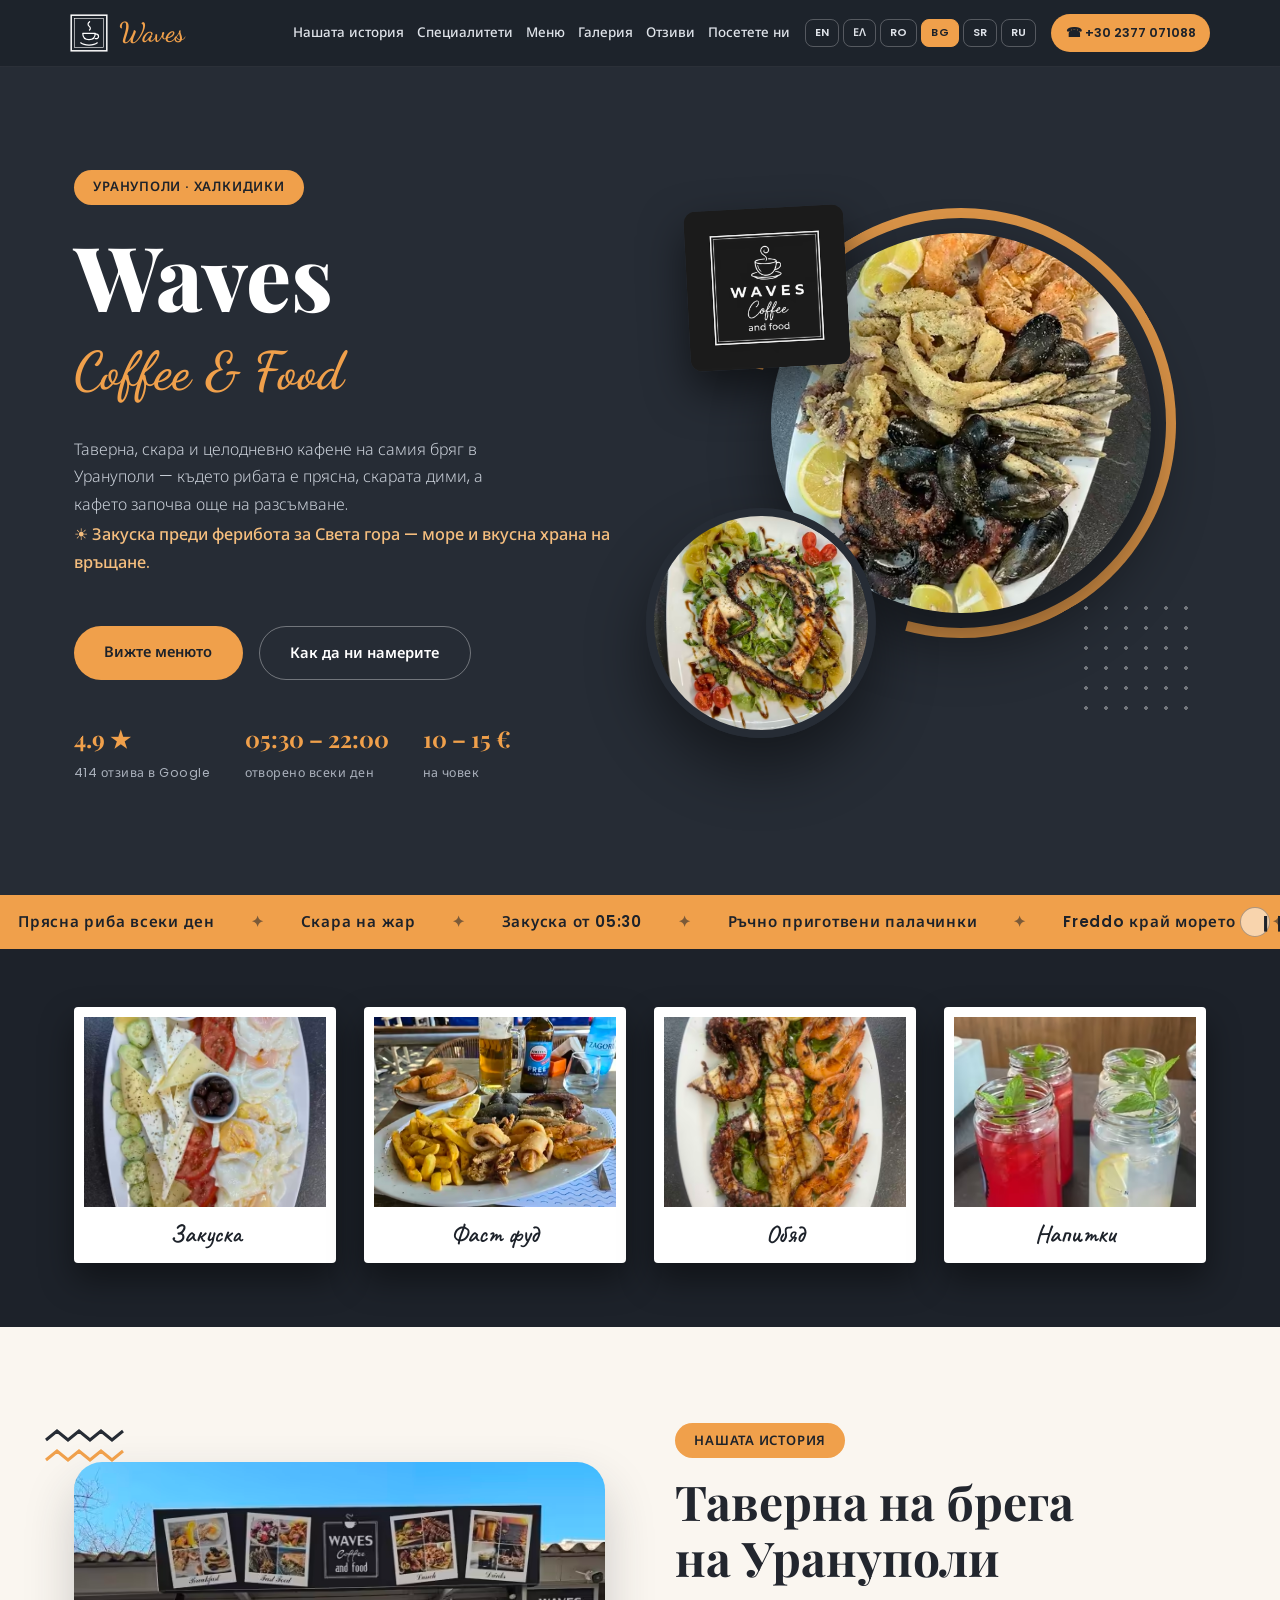
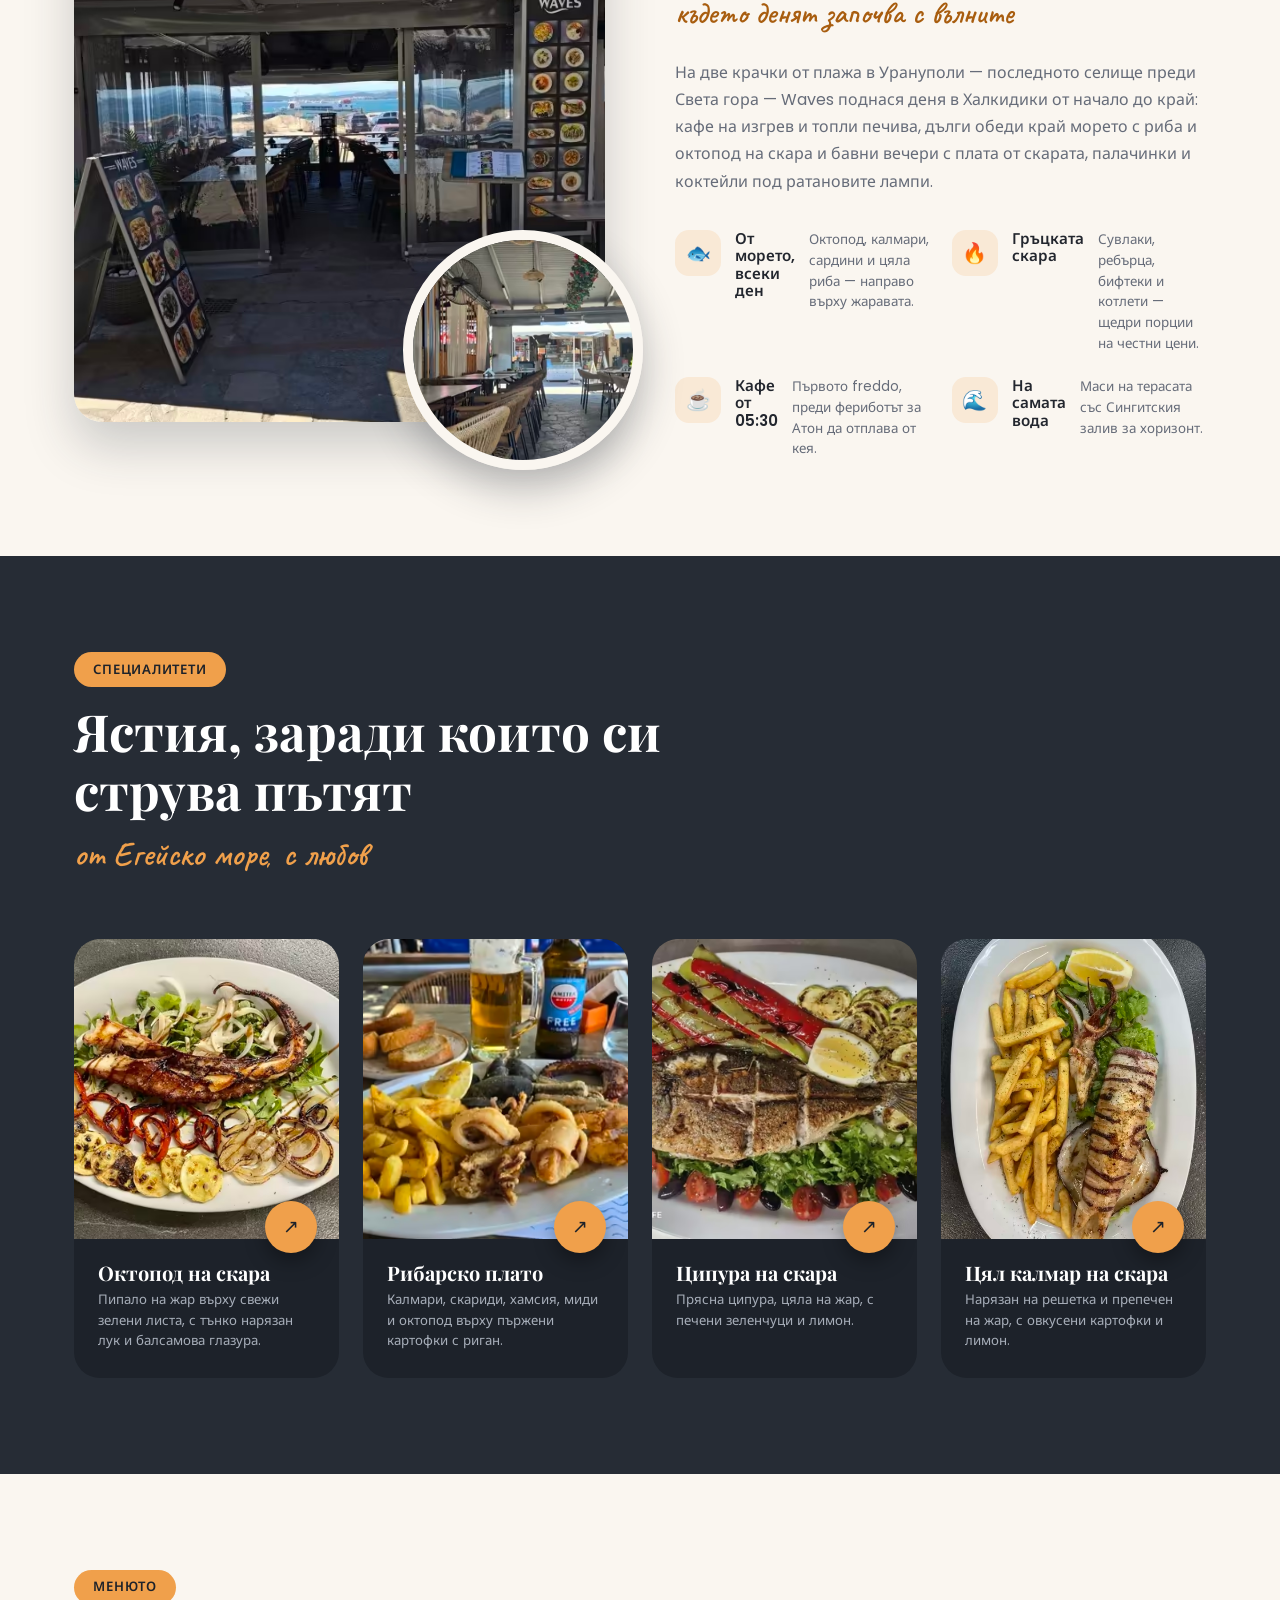
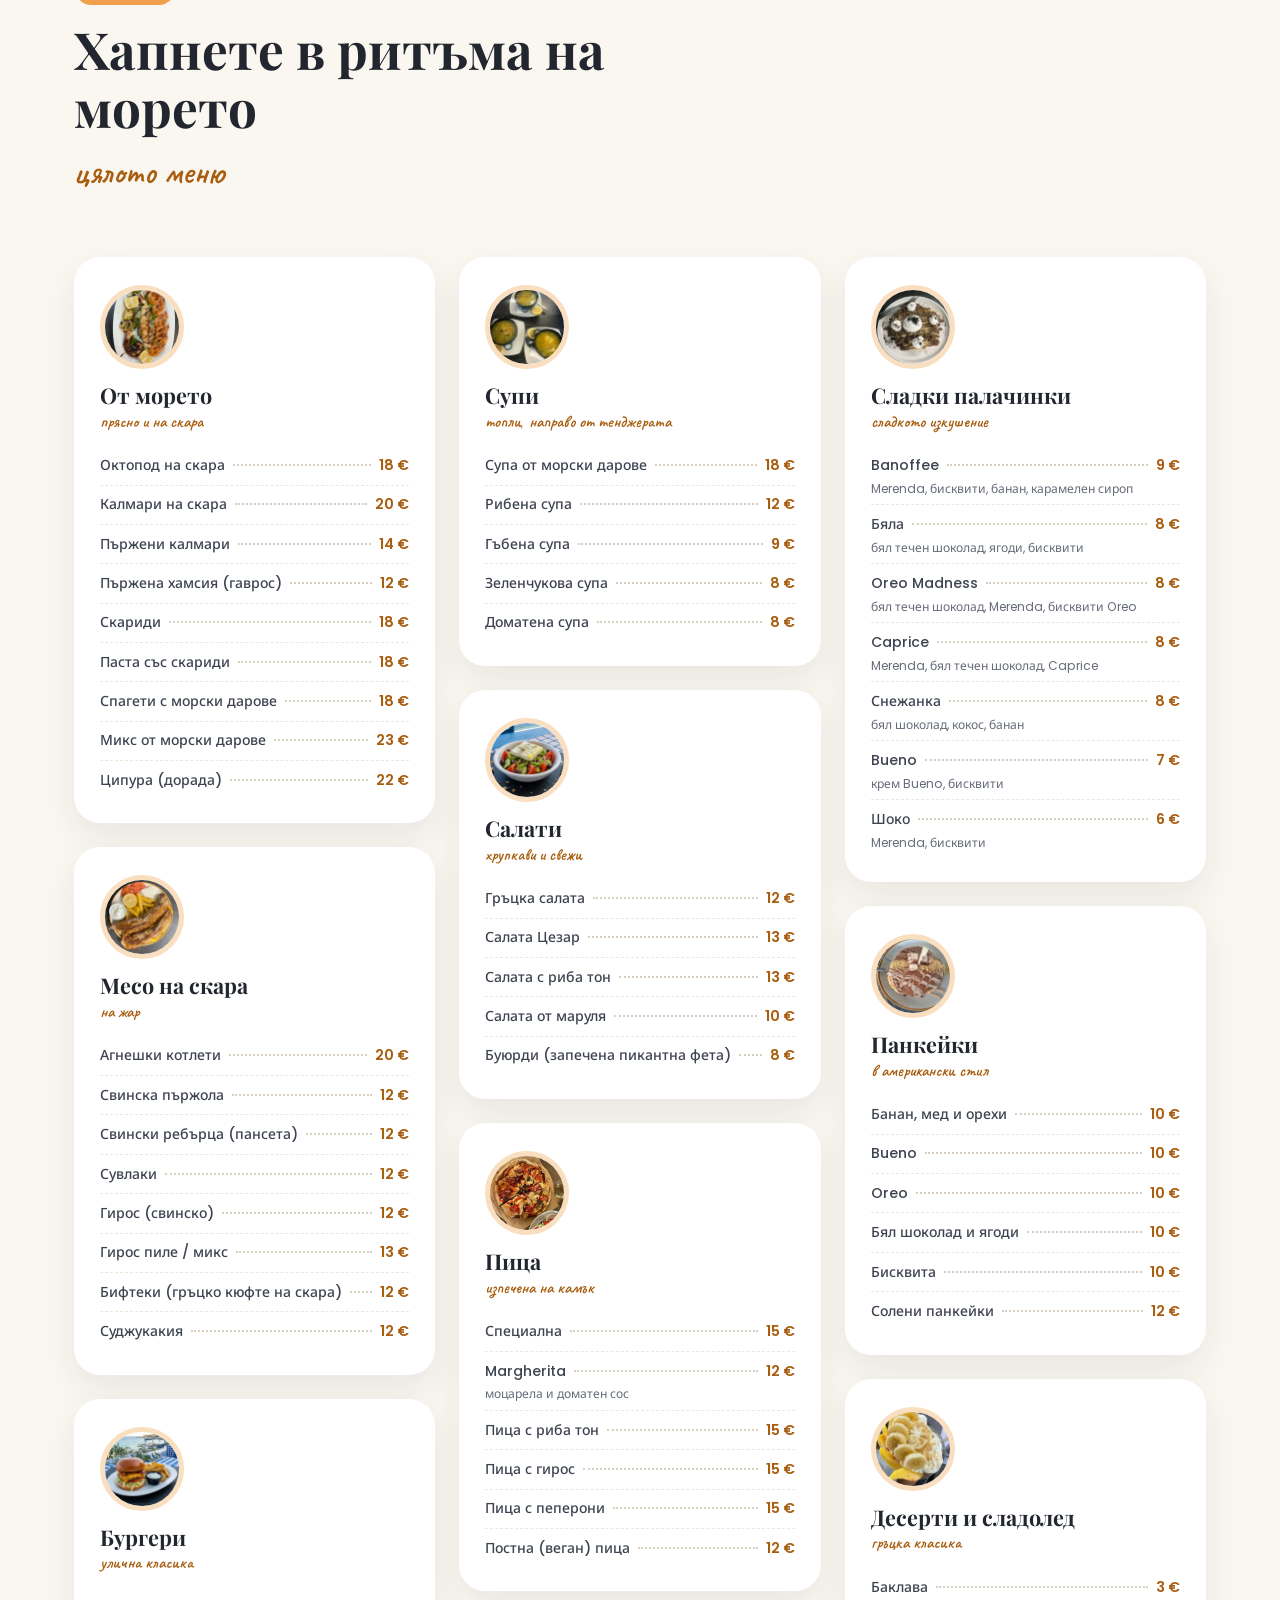
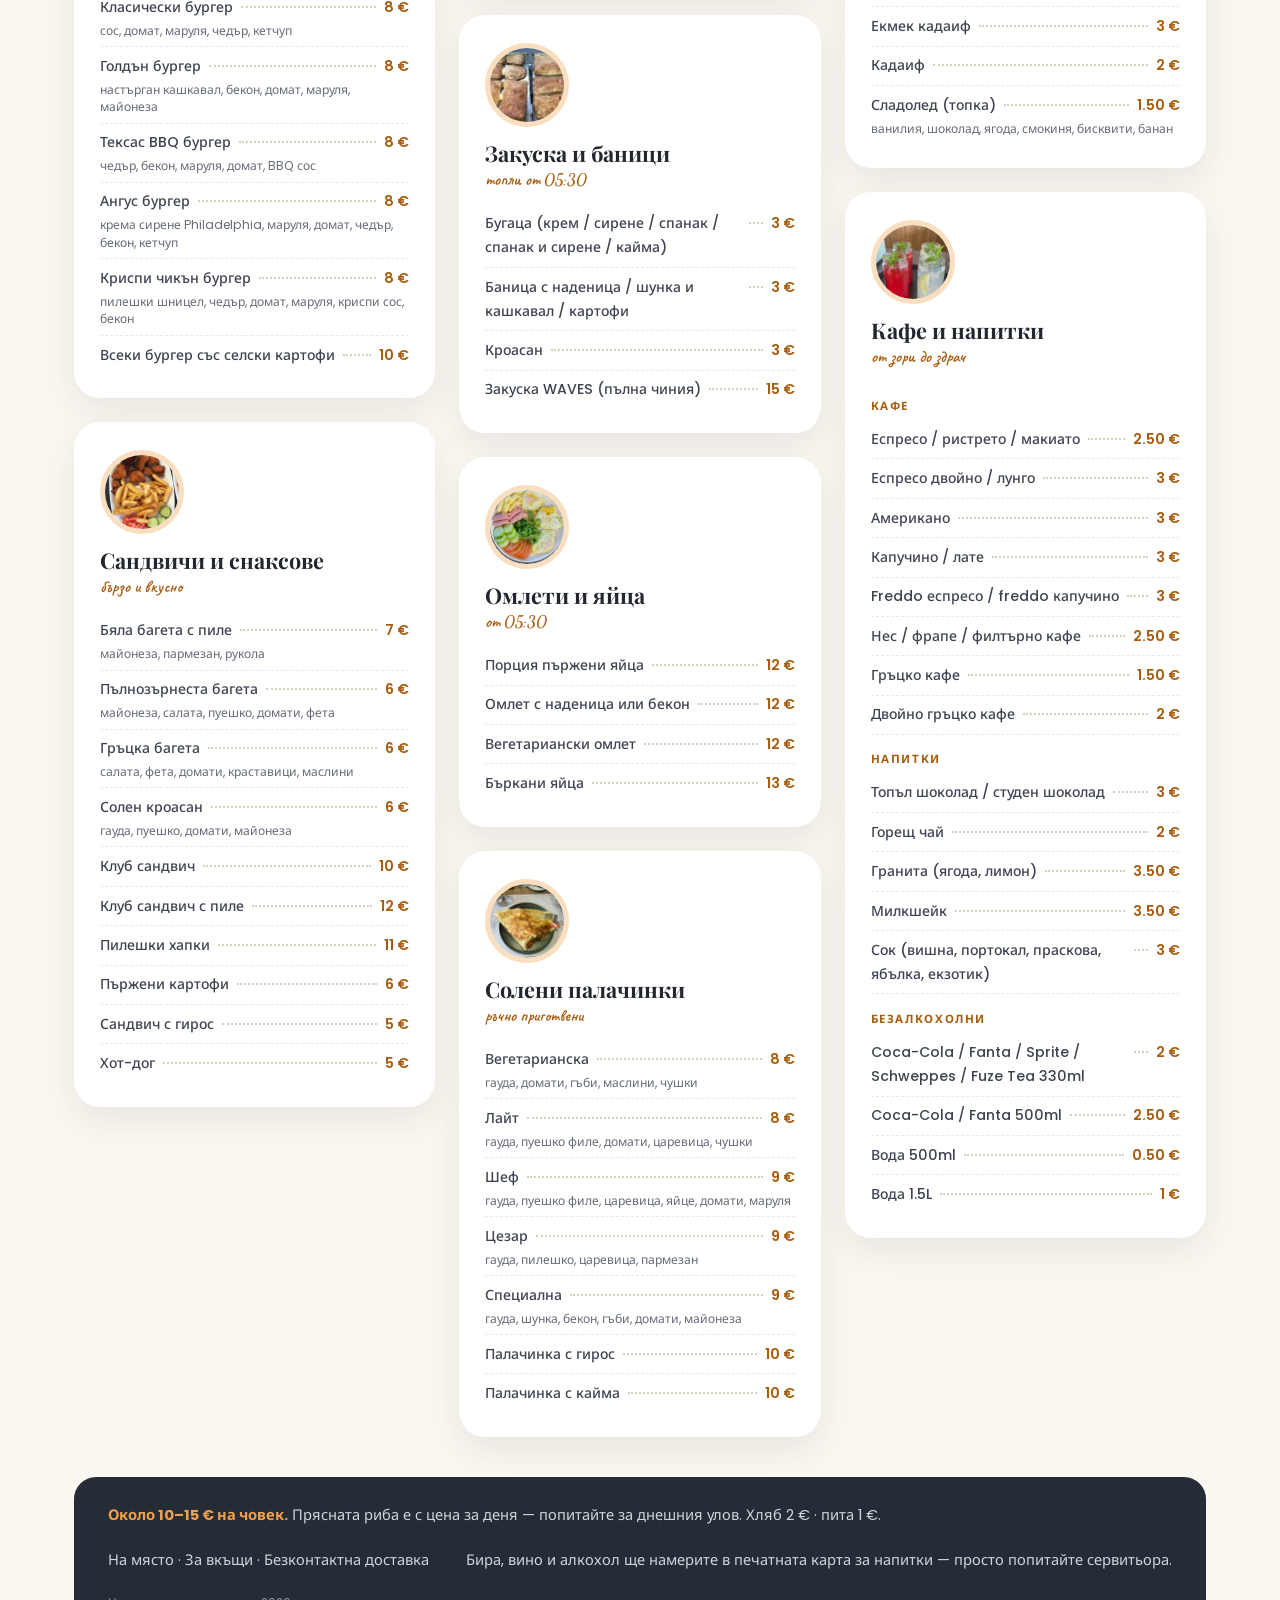
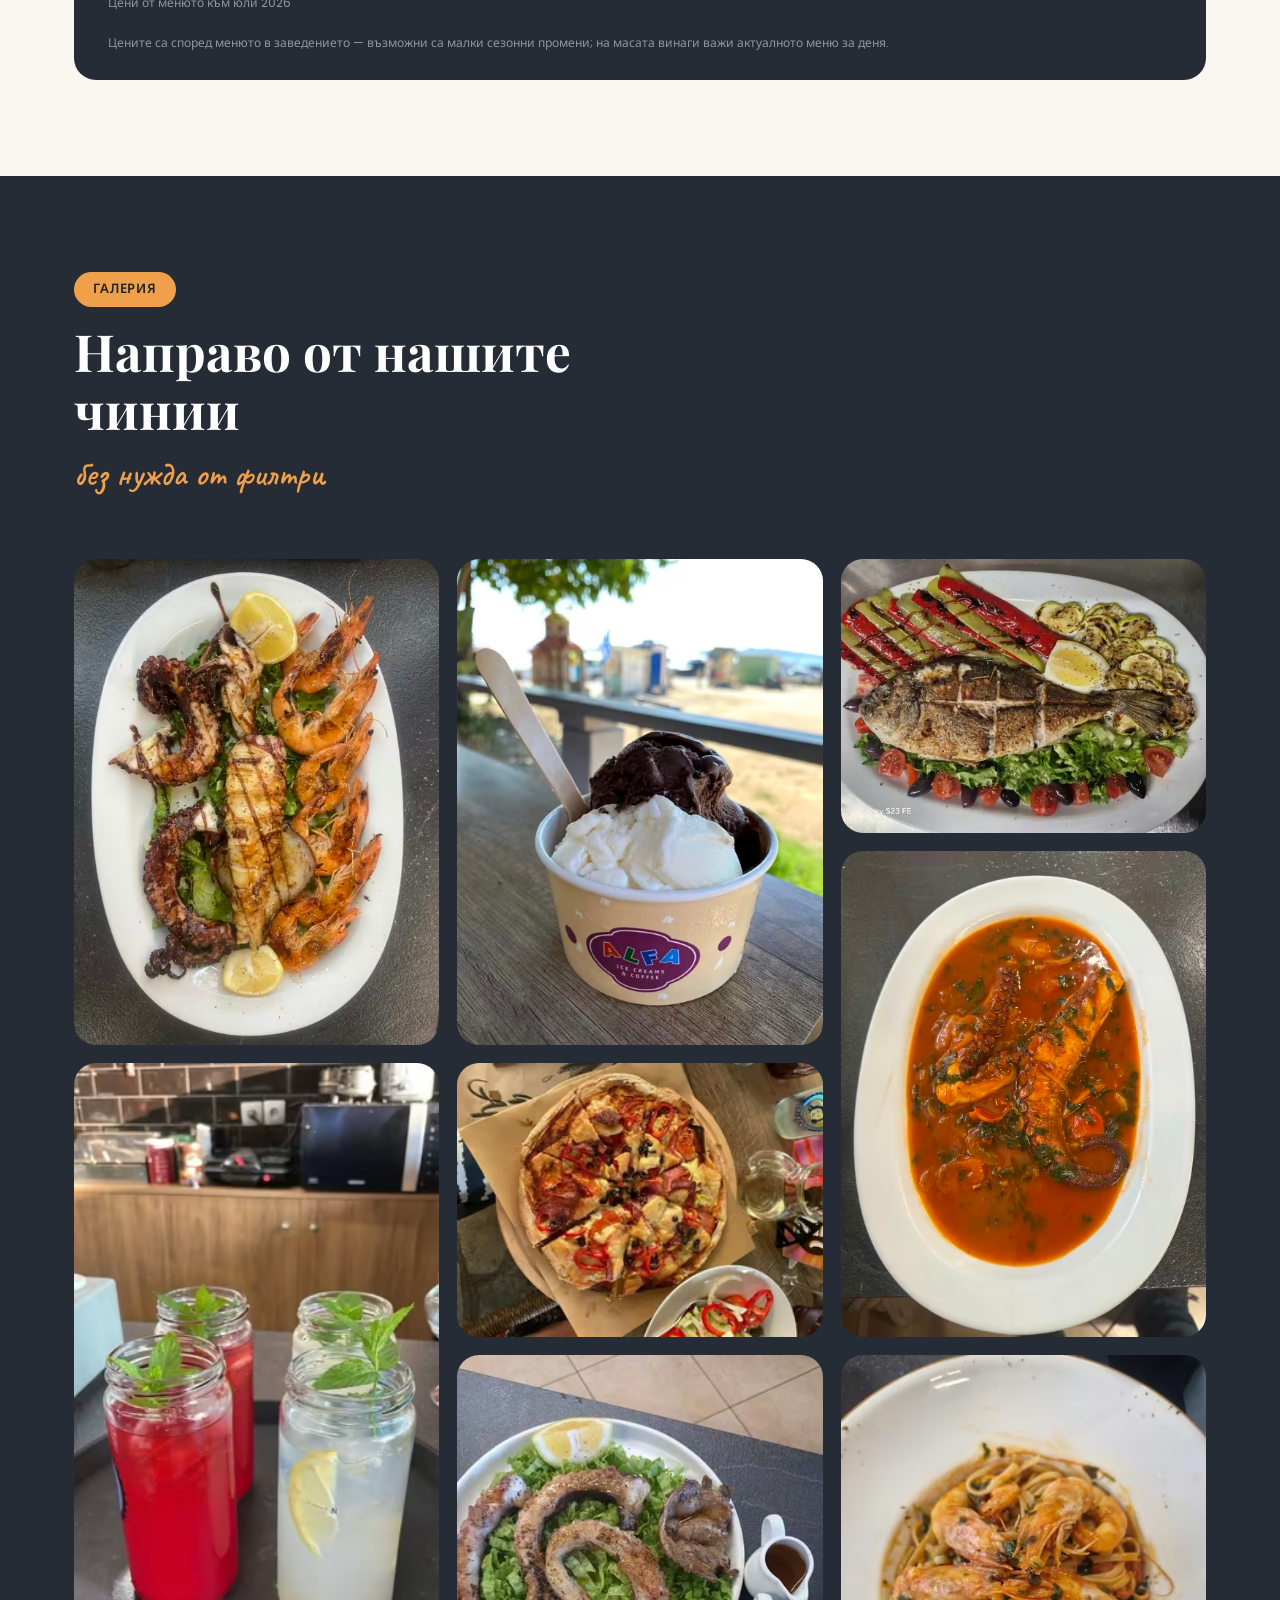
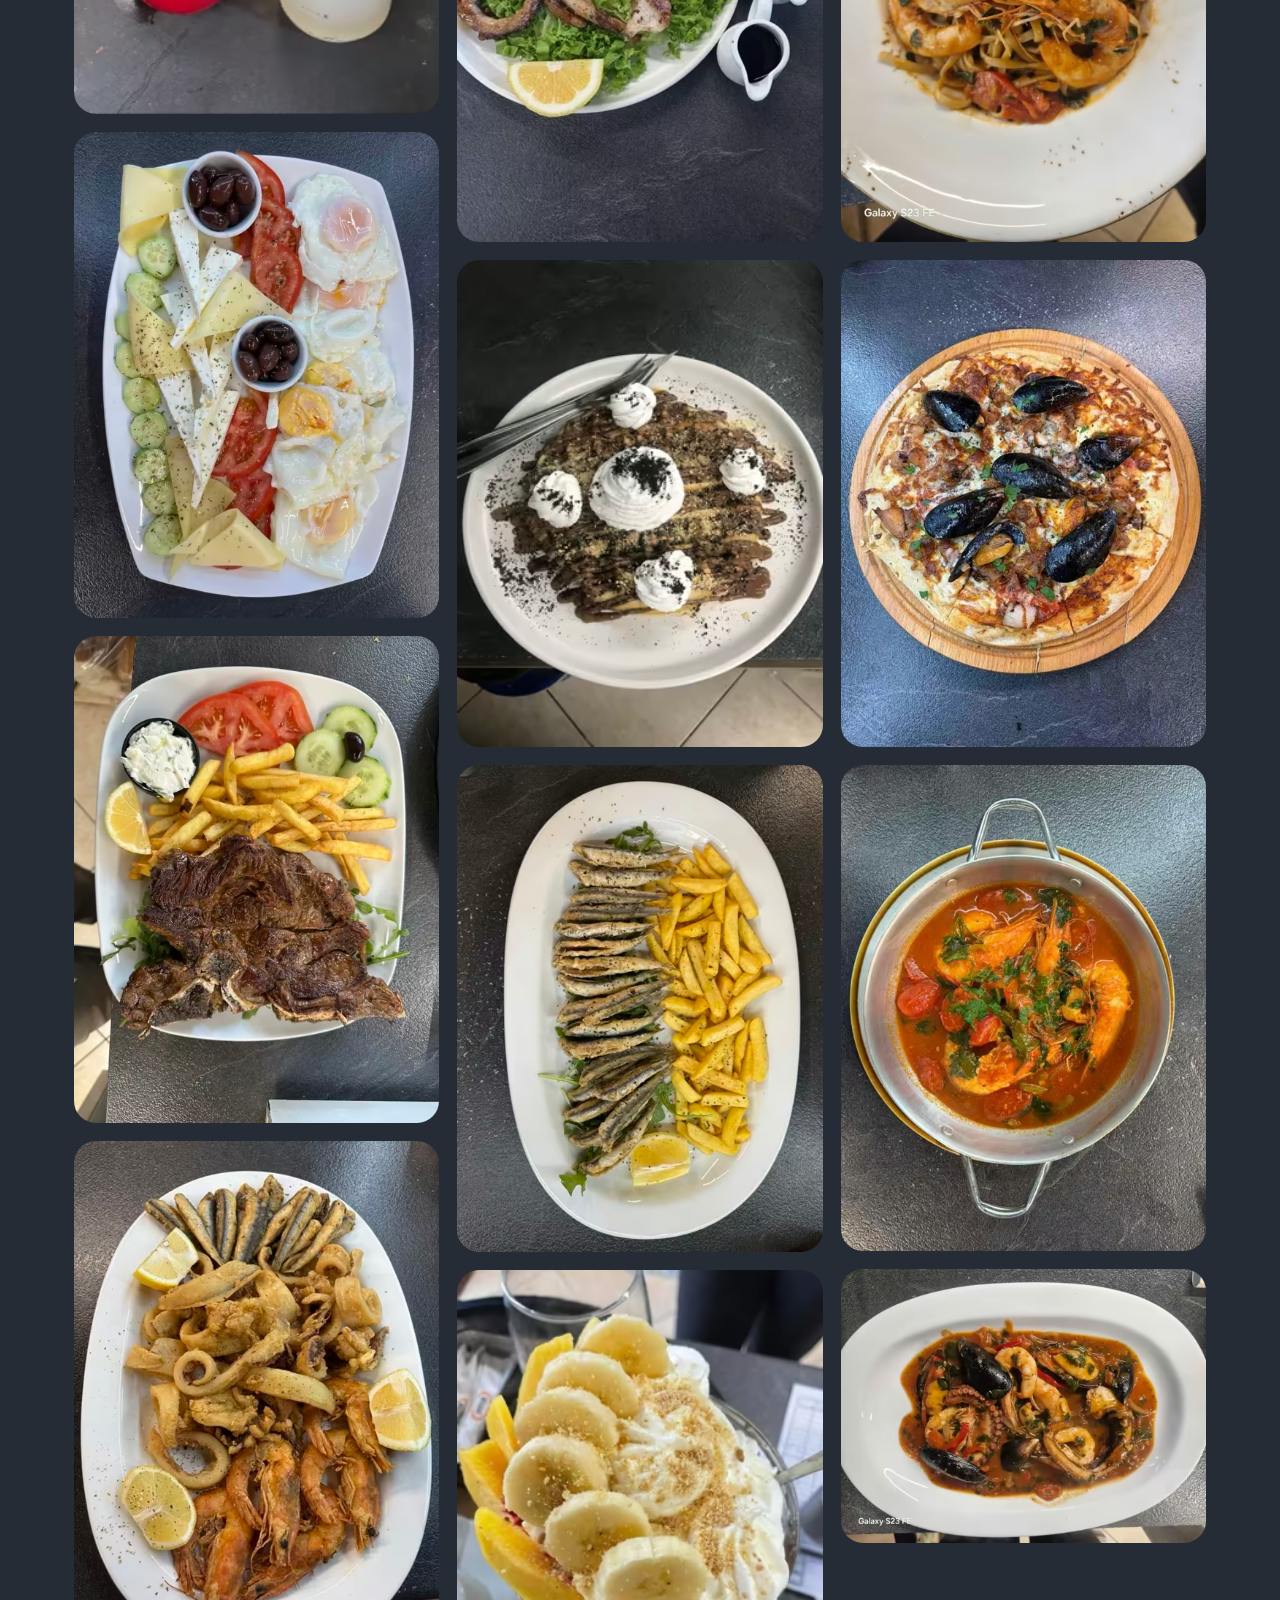
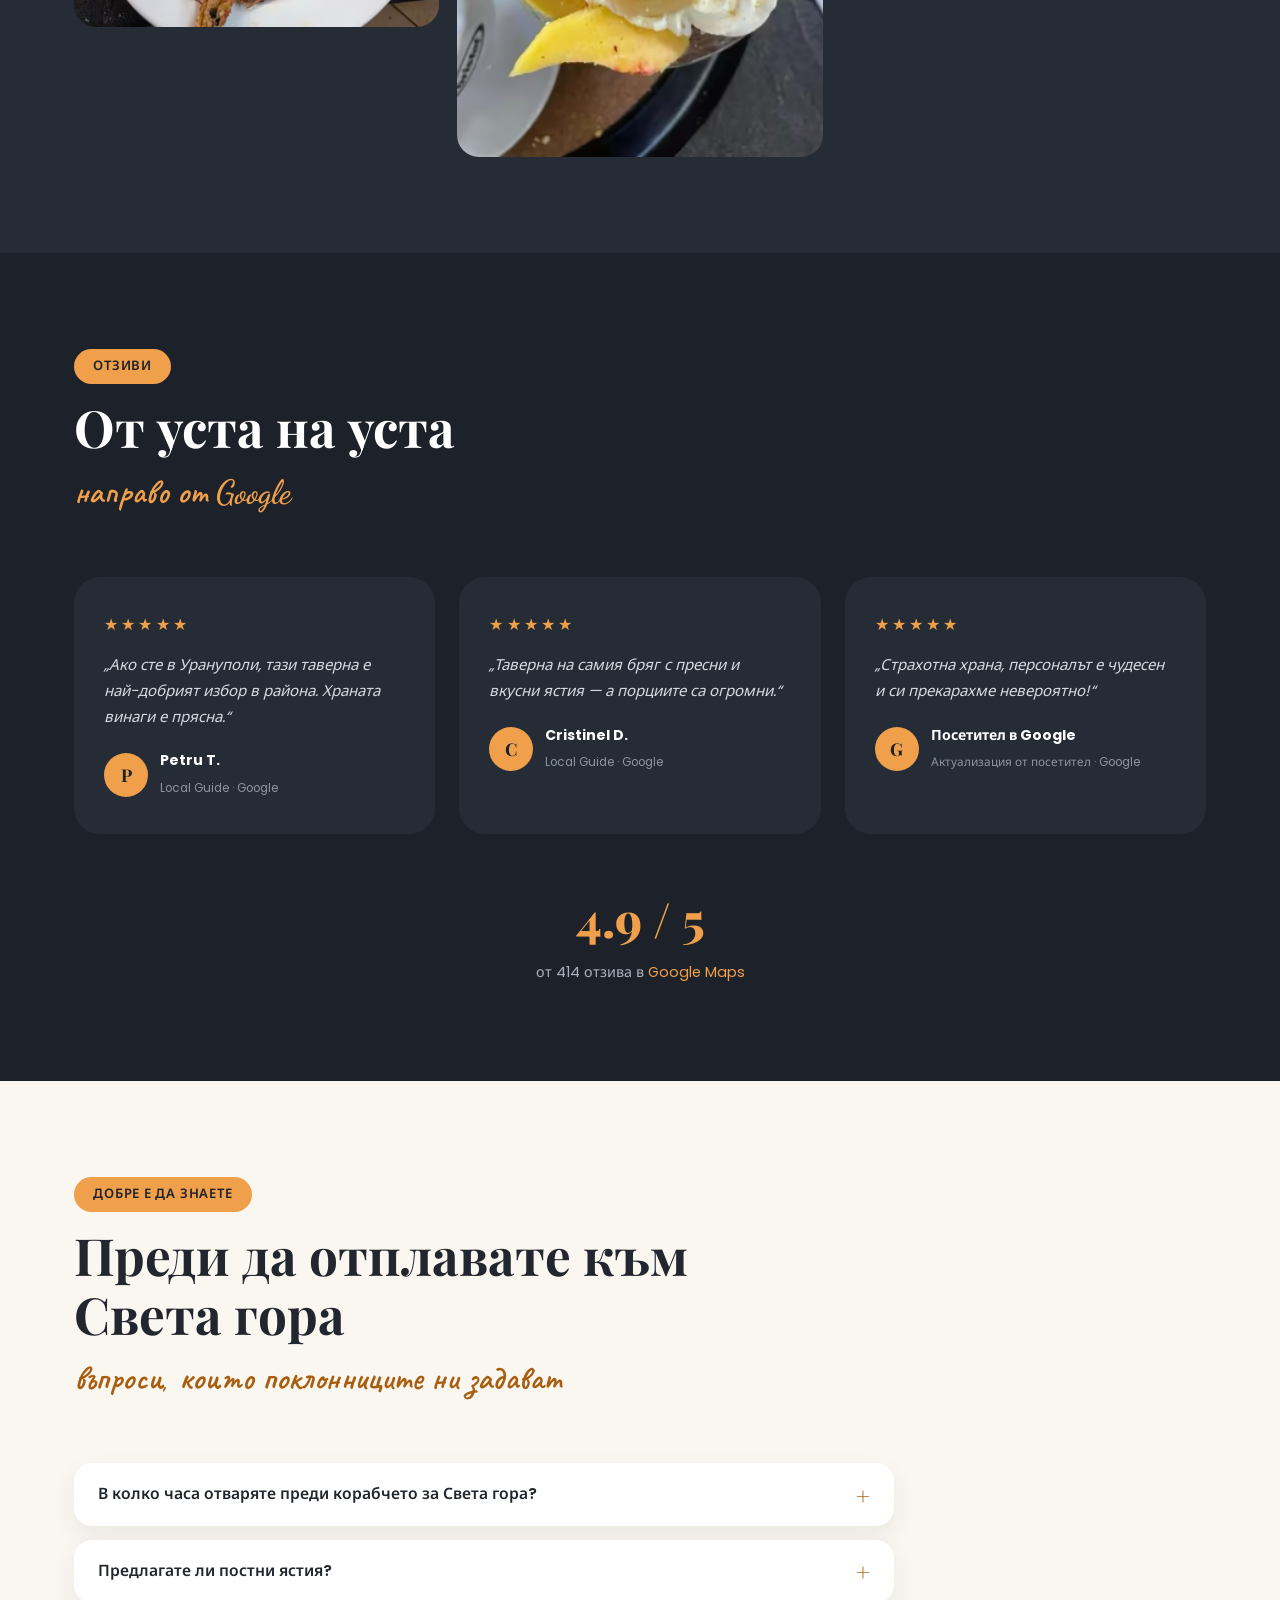
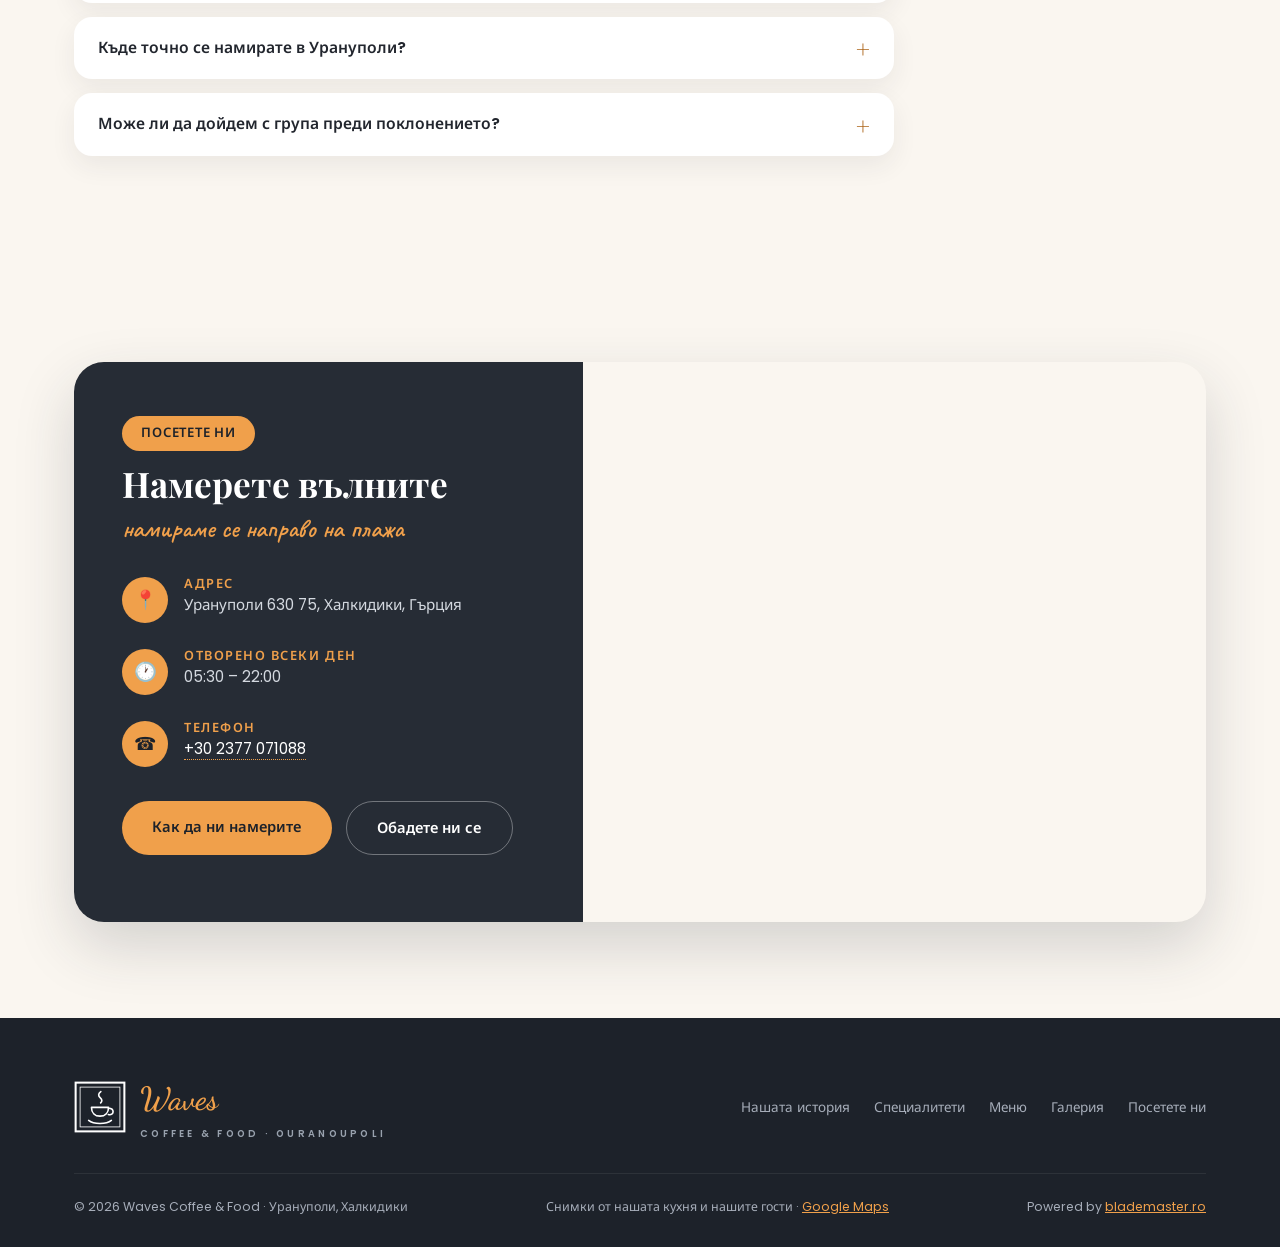
==== commit d2a91f6d: "Close the audit: self-hosted multilingual fonts, accessible controls, crawlable languages, full menu" ====
--- a/bg/index.html
+++ b/bg/index.html
@@ -28,39 +28,1095 @@
 <link rel="icon" type="image/png" href="/favicon.png">
 <link rel="apple-touch-icon" href="/apple-touch-icon.png">
 <link rel="icon" type="image/svg+xml" href="data:image/svg+xml,%3Csvg xmlns='http://www.w3.org/2000/svg' viewBox='0 0 64 64'%3E%3Crect width='64' height='64' rx='12' fill='%23262C35'/%3E%3Crect x='6' y='6' width='52' height='52' fill='none' stroke='white' stroke-width='2.5'/%3E%3Cpath d='M33 15c-3 2.4-3 5-.6 7.2 2.2 1.9 2.2 3.9.4 5.8' stroke='white' stroke-width='2' fill='none' stroke-linecap='round'/%3E%3Cpath d='M22 32.5h20c0 6.5-4.2 10.3-10 10.3s-10-3.8-10-10.3z' fill='none' stroke='white' stroke-width='2'/%3E%3Cpath d='M42 33.5c3.4 0 5.3 1.7 5.3 4s-2 4.4-5.5 3.4' fill='none' stroke='white' stroke-width='2' stroke-linecap='round'/%3E%3Cpath d='M19 47.5c3 2.4 8.3 3.6 13 3.6s10-1.2 13-3.6' fill='none' stroke='white' stroke-width='2' stroke-linecap='round'/%3E%3C/svg%3E">
-<link rel="preconnect" href="https://fonts.googleapis.com">
-<link rel="preconnect" href="https://fonts.gstatic.com" crossorigin>
-<link rel="preload" as="style" href="https://fonts.googleapis.com/css2?family=Playfair+Display:wght@600;700;800&family=Dancing+Script:wght@600;700&family=Poppins:wght@300;400;500;600;700&display=swap">
-<link rel="stylesheet" href="https://fonts.googleapis.com/css2?family=Playfair+Display:wght@600;700;800&family=Dancing+Script:wght@600;700&family=Poppins:wght@300;400;500;600;700&display=swap" media="print" data-fonts>
-<noscript><link rel="stylesheet" href="https://fonts.googleapis.com/css2?family=Playfair+Display:wght@600;700;800&family=Dancing+Script:wght@600;700&family=Poppins:wght@300;400;500;600;700&display=swap"></noscript>
 <script type="application/ld+json" id="ld-restaurant">
 {
-  "@context": "https://schema.org",
-  "@type": "Restaurant",
-  "@id": "https://waveshalkidiki.vercel.app/#restaurant",
-  "name": "Waves Coffee & Food",
-  "url": "https://waveshalkidiki.vercel.app/bg/",
-  "image": "https://waveshalkidiki.vercel.app/images/facade.jpg",
-  "servesCuisine": ["Greek", "Seafood", "Grill", "Café"],
-  "priceRange": "€10–15",
-  "telephone": "+302377071088",
-  "address": {
+ "@context": "https://schema.org",
+ "@graph": [
+  {
+   "@type": "WebSite",
+   "@id": "https://waveshalkidiki.vercel.app/#website",
+   "url": "https://waveshalkidiki.vercel.app/",
+   "name": "Waves Coffee & Food",
+   "publisher": {
+    "@id": "https://waveshalkidiki.vercel.app/#restaurant"
+   },
+   "inLanguage": "bg"
+  },
+  {
+   "@type": "WebPage",
+   "@id": "https://waveshalkidiki.vercel.app/bg/#webpage",
+   "url": "https://waveshalkidiki.vercel.app/bg/",
+   "name": "Waves Coffee & Food — Таверна в Урануполи, до Света гора",
+   "description": "Таверна на плажа в Урануполи, до ферибота за Света гора. Пресни морски дарове, скара, закуска от 05:30. 4,9★ в Google.",
+   "isPartOf": {
+    "@id": "https://waveshalkidiki.vercel.app/#website"
+   },
+   "about": {
+    "@id": "https://waveshalkidiki.vercel.app/#restaurant"
+   },
+   "inLanguage": "bg",
+   "primaryImageOfPage": "https://waveshalkidiki.vercel.app/images/og-1200x630.jpg"
+  },
+  {
+   "@type": "Restaurant",
+   "@id": "https://waveshalkidiki.vercel.app/#restaurant",
+   "name": "Waves Coffee & Food",
+   "description": "Таверна на плажа в Урануполи, до ферибота за Света гора. Пресни морски дарове, скара, закуска от 05:30. 4,9★ в Google.",
+   "url": "https://waveshalkidiki.vercel.app/",
+   "image": [
+    "https://waveshalkidiki.vercel.app/images/fried-platter-800.jpg",
+    "https://waveshalkidiki.vercel.app/images/octopus-grill-800.jpg",
+    "https://waveshalkidiki.vercel.app/images/greek-salad-800.jpg"
+   ],
+   "servesCuisine": [
+    "Greek",
+    "Seafood",
+    "Grill",
+    "Café"
+   ],
+   "priceRange": "€10–15",
+   "currenciesAccepted": "EUR",
+   "telephone": "+302377071088",
+   "address": {
     "@type": "PostalAddress",
     "addressLocality": "Ouranoupoli",
     "postalCode": "630 75",
     "addressRegion": "Halkidiki",
     "addressCountry": "GR"
-  },
-  "geo": { "@type": "GeoCoordinates", "latitude": 40.3255019, "longitude": 23.9797725 },
-  "openingHoursSpecification": [{
-    "@type": "OpeningHoursSpecification",
-    "dayOfWeek": ["Monday","Tuesday","Wednesday","Thursday","Friday","Saturday","Sunday"],
-    "opens": "05:30",
-    "closes": "22:00"
-  }],
-  "hasMenu": "https://waveshalkidiki.vercel.app/bg/#menu",
-  "acceptsReservations": true,
-  "sameAs": ["https://maps.app.goo.gl/TWM8Gz17om45NjVWA"]
+   },
+   "geo": {
+    "@type": "GeoCoordinates",
+    "latitude": 40.3255019,
+    "longitude": 23.9797725
+   },
+   "hasMap": "https://maps.app.goo.gl/TWM8Gz17om45NjVWA",
+   "openingHoursSpecification": [
+    {
+     "@type": "OpeningHoursSpecification",
+     "dayOfWeek": [
+      "Monday",
+      "Tuesday",
+      "Wednesday",
+      "Thursday",
+      "Friday",
+      "Saturday",
+      "Sunday"
+     ],
+     "opens": "05:30",
+     "closes": "22:00"
+    }
+   ],
+   "hasMenu": {
+    "@type": "Menu",
+    "@id": "https://waveshalkidiki.vercel.app/#menu",
+    "name": "Waves Coffee & Food menu",
+    "inLanguage": "bg",
+    "hasMenuSection": [
+     {
+      "@type": "MenuSection",
+      "name": "От морето",
+      "hasMenuItem": [
+       {
+        "@type": "MenuItem",
+        "name": "Октопод на скара",
+        "offers": {
+         "@type": "Offer",
+         "price": "18",
+         "priceCurrency": "EUR"
+        }
+       },
+       {
+        "@type": "MenuItem",
+        "name": "Калмари на скара",
+        "offers": {
+         "@type": "Offer",
+         "price": "20",
+         "priceCurrency": "EUR"
+        }
+       },
+       {
+        "@type": "MenuItem",
+        "name": "Пържени калмари",
+        "offers": {
+         "@type": "Offer",
+         "price": "14",
+         "priceCurrency": "EUR"
+        }
+       },
+       {
+        "@type": "MenuItem",
+        "name": "Пържена хамсия (гаврос)",
+        "offers": {
+         "@type": "Offer",
+         "price": "12",
+         "priceCurrency": "EUR"
+        }
+       },
+       {
+        "@type": "MenuItem",
+        "name": "Скариди",
+        "offers": {
+         "@type": "Offer",
+         "price": "18",
+         "priceCurrency": "EUR"
+        }
+       },
+       {
+        "@type": "MenuItem",
+        "name": "Паста със скариди",
+        "offers": {
+         "@type": "Offer",
+         "price": "18",
+         "priceCurrency": "EUR"
+        }
+       },
+       {
+        "@type": "MenuItem",
+        "name": "Спагети с морски дарове",
+        "offers": {
+         "@type": "Offer",
+         "price": "18",
+         "priceCurrency": "EUR"
+        }
+       },
+       {
+        "@type": "MenuItem",
+        "name": "Микс от морски дарове",
+        "offers": {
+         "@type": "Offer",
+         "price": "23",
+         "priceCurrency": "EUR"
+        }
+       },
+       {
+        "@type": "MenuItem",
+        "name": "Ципура (дорада)",
+        "offers": {
+         "@type": "Offer",
+         "price": "22",
+         "priceCurrency": "EUR"
+        }
+       }
+      ]
+     },
+     {
+      "@type": "MenuSection",
+      "name": "Месо на скара",
+      "hasMenuItem": [
+       {
+        "@type": "MenuItem",
+        "name": "Агнешки котлети",
+        "offers": {
+         "@type": "Offer",
+         "price": "20",
+         "priceCurrency": "EUR"
+        }
+       },
+       {
+        "@type": "MenuItem",
+        "name": "Свинска пържола",
+        "offers": {
+         "@type": "Offer",
+         "price": "12",
+         "priceCurrency": "EUR"
+        }
+       },
+       {
+        "@type": "MenuItem",
+        "name": "Свински ребърца (пансета)",
+        "offers": {
+         "@type": "Offer",
+         "price": "12",
+         "priceCurrency": "EUR"
+        }
+       },
+       {
+        "@type": "MenuItem",
+        "name": "Сувлаки",
+        "offers": {
+         "@type": "Offer",
+         "price": "12",
+         "priceCurrency": "EUR"
+        }
+       },
+       {
+        "@type": "MenuItem",
+        "name": "Гирос (свинско)",
+        "offers": {
+         "@type": "Offer",
+         "price": "12",
+         "priceCurrency": "EUR"
+        }
+       },
+       {
+        "@type": "MenuItem",
+        "name": "Гирос пиле / микс",
+        "offers": {
+         "@type": "Offer",
+         "price": "13",
+         "priceCurrency": "EUR"
+        }
+       },
+       {
+        "@type": "MenuItem",
+        "name": "Бифтеки (гръцко кюфте на скара)",
+        "offers": {
+         "@type": "Offer",
+         "price": "12",
+         "priceCurrency": "EUR"
+        }
+       },
+       {
+        "@type": "MenuItem",
+        "name": "Суджукакия",
+        "offers": {
+         "@type": "Offer",
+         "price": "12",
+         "priceCurrency": "EUR"
+        }
+       }
+      ]
+     },
+     {
+      "@type": "MenuSection",
+      "name": "Бургери",
+      "hasMenuItem": [
+       {
+        "@type": "MenuItem",
+        "name": "Класически бургер",
+        "description": "сос, домат, маруля, чедър, кетчуп",
+        "offers": {
+         "@type": "Offer",
+         "price": "8",
+         "priceCurrency": "EUR"
+        }
+       },
+       {
+        "@type": "MenuItem",
+        "name": "Голдън бургер",
+        "description": "настърган кашкавал, бекон, домат, маруля, майонеза",
+        "offers": {
+         "@type": "Offer",
+         "price": "8",
+         "priceCurrency": "EUR"
+        }
+       },
+       {
+        "@type": "MenuItem",
+        "name": "Тексас BBQ бургер",
+        "description": "чедър, бекон, маруля, домат, BBQ сос",
+        "offers": {
+         "@type": "Offer",
+         "price": "8",
+         "priceCurrency": "EUR"
+        }
+       },
+       {
+        "@type": "MenuItem",
+        "name": "Ангус бургер",
+        "description": "крема сирене Philadelphia, маруля, домат, чедър, бекон, кетчуп",
+        "offers": {
+         "@type": "Offer",
+         "price": "8",
+         "priceCurrency": "EUR"
+        }
+       },
+       {
+        "@type": "MenuItem",
+        "name": "Криспи чикън бургер",
+        "description": "пилешки шницел, чедър, домат, маруля, криспи сос, бекон",
+        "offers": {
+         "@type": "Offer",
+         "price": "8",
+         "priceCurrency": "EUR"
+        }
+       },
+       {
+        "@type": "MenuItem",
+        "name": "Всеки бургер със селски картофи",
+        "offers": {
+         "@type": "Offer",
+         "price": "10",
+         "priceCurrency": "EUR"
+        }
+       }
+      ]
+     },
+     {
+      "@type": "MenuSection",
+      "name": "Сандвичи и снаксове",
+      "hasMenuItem": [
+       {
+        "@type": "MenuItem",
+        "name": "Бяла багета с пиле",
+        "description": "майонеза, пармезан, рукола",
+        "offers": {
+         "@type": "Offer",
+         "price": "7",
+         "priceCurrency": "EUR"
+        }
+       },
+       {
+        "@type": "MenuItem",
+        "name": "Пълнозърнеста багета",
+        "description": "майонеза, салата, пуешко, домати, фета",
+        "offers": {
+         "@type": "Offer",
+         "price": "6",
+         "priceCurrency": "EUR"
+        }
+       },
+       {
+        "@type": "MenuItem",
+        "name": "Гръцка багета",
+        "description": "салата, фета, домати, краставици, маслини",
+        "offers": {
+         "@type": "Offer",
+         "price": "6",
+         "priceCurrency": "EUR"
+        }
+       },
+       {
+        "@type": "MenuItem",
+        "name": "Солен кроасан",
+        "description": "гауда, пуешко, домати, майонеза",
+        "offers": {
+         "@type": "Offer",
+         "price": "6",
+         "priceCurrency": "EUR"
+        }
+       },
+       {
+        "@type": "MenuItem",
+        "name": "Клуб сандвич",
+        "offers": {
+         "@type": "Offer",
+         "price": "10",
+         "priceCurrency": "EUR"
+        }
+       },
+       {
+        "@type": "MenuItem",
+        "name": "Клуб сандвич с пиле",
+        "offers": {
+         "@type": "Offer",
+         "price": "12",
+         "priceCurrency": "EUR"
+        }
+       },
+       {
+        "@type": "MenuItem",
+        "name": "Пилешки хапки",
+        "offers": {
+         "@type": "Offer",
+         "price": "11",
+         "priceCurrency": "EUR"
+        }
+       },
+       {
+        "@type": "MenuItem",
+        "name": "Пържени картофи",
+        "offers": {
+         "@type": "Offer",
+         "price": "6",
+         "priceCurrency": "EUR"
+        }
+       },
+       {
+        "@type": "MenuItem",
+        "name": "Сандвич с гирос",
+        "offers": {
+         "@type": "Offer",
+         "price": "5",
+         "priceCurrency": "EUR"
+        }
+       },
+       {
+        "@type": "MenuItem",
+        "name": "Хот-дог",
+        "offers": {
+         "@type": "Offer",
+         "price": "5",
+         "priceCurrency": "EUR"
+        }
+       }
+      ]
+     },
+     {
+      "@type": "MenuSection",
+      "name": "Супи",
+      "hasMenuItem": [
+       {
+        "@type": "MenuItem",
+        "name": "Супа от морски дарове",
+        "offers": {
+         "@type": "Offer",
+         "price": "18",
+         "priceCurrency": "EUR"
+        }
+       },
+       {
+        "@type": "MenuItem",
+        "name": "Рибена супа",
+        "offers": {
+         "@type": "Offer",
+         "price": "12",
+         "priceCurrency": "EUR"
+        }
+       },
+       {
+        "@type": "MenuItem",
+        "name": "Гъбена супа",
+        "offers": {
+         "@type": "Offer",
+         "price": "9",
+         "priceCurrency": "EUR"
+        }
+       },
+       {
+        "@type": "MenuItem",
+        "name": "Зеленчукова супа",
+        "offers": {
+         "@type": "Offer",
+         "price": "8",
+         "priceCurrency": "EUR"
+        }
+       },
+       {
+        "@type": "MenuItem",
+        "name": "Доматена супа",
+        "offers": {
+         "@type": "Offer",
+         "price": "8",
+         "priceCurrency": "EUR"
+        }
+       }
+      ]
+     },
+     {
+      "@type": "MenuSection",
+      "name": "Салати",
+      "hasMenuItem": [
+       {
+        "@type": "MenuItem",
+        "name": "Гръцка салата",
+        "offers": {
+         "@type": "Offer",
+         "price": "12",
+         "priceCurrency": "EUR"
+        }
+       },
+       {
+        "@type": "MenuItem",
+        "name": "Салата Цезар",
+        "offers": {
+         "@type": "Offer",
+         "price": "13",
+         "priceCurrency": "EUR"
+        }
+       },
+       {
+        "@type": "MenuItem",
+        "name": "Салата с риба тон",
+        "offers": {
+         "@type": "Offer",
+         "price": "13",
+         "priceCurrency": "EUR"
+        }
+       },
+       {
+        "@type": "MenuItem",
+        "name": "Салата от маруля",
+        "offers": {
+         "@type": "Offer",
+         "price": "10",
+         "priceCurrency": "EUR"
+        }
+       },
+       {
+        "@type": "MenuItem",
+        "name": "Буюрди (запечена пикантна фета)",
+        "offers": {
+         "@type": "Offer",
+         "price": "8",
+         "priceCurrency": "EUR"
+        }
+       }
+      ]
+     },
+     {
+      "@type": "MenuSection",
+      "name": "Пица",
+      "hasMenuItem": [
+       {
+        "@type": "MenuItem",
+        "name": "Специална",
+        "offers": {
+         "@type": "Offer",
+         "price": "15",
+         "priceCurrency": "EUR"
+        }
+       },
+       {
+        "@type": "MenuItem",
+        "name": "Margherita",
+        "description": "моцарела и доматен сос",
+        "offers": {
+         "@type": "Offer",
+         "price": "12",
+         "priceCurrency": "EUR"
+        }
+       },
+       {
+        "@type": "MenuItem",
+        "name": "Пица с риба тон",
+        "offers": {
+         "@type": "Offer",
+         "price": "15",
+         "priceCurrency": "EUR"
+        }
+       },
+       {
+        "@type": "MenuItem",
+        "name": "Пица с гирос",
+        "offers": {
+         "@type": "Offer",
+         "price": "15",
+         "priceCurrency": "EUR"
+        }
+       },
+       {
+        "@type": "MenuItem",
+        "name": "Пица с пеперони",
+        "offers": {
+         "@type": "Offer",
+         "price": "15",
+         "priceCurrency": "EUR"
+        }
+       },
+       {
+        "@type": "MenuItem",
+        "name": "Постна (веган) пица",
+        "offers": {
+         "@type": "Offer",
+         "price": "12",
+         "priceCurrency": "EUR"
+        }
+       }
+      ]
+     },
+     {
+      "@type": "MenuSection",
+      "name": "Закуска и баници",
+      "hasMenuItem": [
+       {
+        "@type": "MenuItem",
+        "name": "Бугаца (крем / сирене / спанак / спанак и сирене / кайма)",
+        "offers": {
+         "@type": "Offer",
+         "price": "3",
+         "priceCurrency": "EUR"
+        }
+       },
+       {
+        "@type": "MenuItem",
+        "name": "Баница с наденица / шунка и кашкавал / картофи",
+        "offers": {
+         "@type": "Offer",
+         "price": "3",
+         "priceCurrency": "EUR"
+        }
+       },
+       {
+        "@type": "MenuItem",
+        "name": "Кроасан",
+        "offers": {
+         "@type": "Offer",
+         "price": "3",
+         "priceCurrency": "EUR"
+        }
+       },
+       {
+        "@type": "MenuItem",
+        "name": "Закуска WAVES (пълна чиния)",
+        "offers": {
+         "@type": "Offer",
+         "price": "15",
+         "priceCurrency": "EUR"
+        }
+       }
+      ]
+     },
+     {
+      "@type": "MenuSection",
+      "name": "Омлети и яйца",
+      "hasMenuItem": [
+       {
+        "@type": "MenuItem",
+        "name": "Порция пържени яйца",
+        "offers": {
+         "@type": "Offer",
+         "price": "12",
+         "priceCurrency": "EUR"
+        }
+       },
+       {
+        "@type": "MenuItem",
+        "name": "Омлет с наденица или бекон",
+        "offers": {
+         "@type": "Offer",
+         "price": "12",
+         "priceCurrency": "EUR"
+        }
+       },
+       {
+        "@type": "MenuItem",
+        "name": "Вегетариански омлет",
+        "offers": {
+         "@type": "Offer",
+         "price": "12",
+         "priceCurrency": "EUR"
+        }
+       },
+       {
+        "@type": "MenuItem",
+        "name": "Бъркани яйца",
+        "offers": {
+         "@type": "Offer",
+         "price": "13",
+         "priceCurrency": "EUR"
+        }
+       }
+      ]
+     },
+     {
+      "@type": "MenuSection",
+      "name": "Солени палачинки",
+      "hasMenuItem": [
+       {
+        "@type": "MenuItem",
+        "name": "Вегетарианска",
+        "description": "гауда, домати, гъби, маслини, чушки",
+        "offers": {
+         "@type": "Offer",
+         "price": "8",
+         "priceCurrency": "EUR"
+        }
+       },
+       {
+        "@type": "MenuItem",
+        "name": "Лайт",
+        "description": "гауда, пуешко филе, домати, царевица, чушки",
+        "offers": {
+         "@type": "Offer",
+         "price": "8",
+         "priceCurrency": "EUR"
+        }
+       },
+       {
+        "@type": "MenuItem",
+        "name": "Шеф",
+        "description": "гауда, пуешко филе, царевица, яйце, домати, маруля",
+        "offers": {
+         "@type": "Offer",
+         "price": "9",
+         "priceCurrency": "EUR"
+        }
+       },
+       {
+        "@type": "MenuItem",
+        "name": "Цезар",
+        "description": "гауда, пилешко, царевица, пармезан",
+        "offers": {
+         "@type": "Offer",
+         "price": "9",
+         "priceCurrency": "EUR"
+        }
+       },
+       {
+        "@type": "MenuItem",
+        "name": "Специална",
+        "description": "гауда, шунка, бекон, гъби, домати, майонеза",
+        "offers": {
+         "@type": "Offer",
+         "price": "9",
+         "priceCurrency": "EUR"
+        }
+       },
+       {
+        "@type": "MenuItem",
+        "name": "Палачинка с гирос",
+        "offers": {
+         "@type": "Offer",
+         "price": "10",
+         "priceCurrency": "EUR"
+        }
+       },
+       {
+        "@type": "MenuItem",
+        "name": "Палачинка с кайма",
+        "offers": {
+         "@type": "Offer",
+         "price": "10",
+         "priceCurrency": "EUR"
+        }
+       }
+      ]
+     },
+     {
+      "@type": "MenuSection",
+      "name": "Сладки палачинки",
+      "hasMenuItem": [
+       {
+        "@type": "MenuItem",
+        "name": "Banoffee",
+        "description": "Merenda, бисквити, банан, карамелен сироп",
+        "offers": {
+         "@type": "Offer",
+         "price": "9",
+         "priceCurrency": "EUR"
+        }
+       },
+       {
+        "@type": "MenuItem",
+        "name": "Бяла",
+        "description": "бял течен шоколад, ягоди, бисквити",
+        "offers": {
+         "@type": "Offer",
+         "price": "8",
+         "priceCurrency": "EUR"
+        }
+       },
+       {
+        "@type": "MenuItem",
+        "name": "Oreo Madness",
+        "description": "бял течен шоколад, Merenda, бисквити Oreo",
+        "offers": {
+         "@type": "Offer",
+         "price": "8",
+         "priceCurrency": "EUR"
+        }
+       },
+       {
+        "@type": "MenuItem",
+        "name": "Caprice",
+        "description": "Merenda, бял течен шоколад, Caprice",
+        "offers": {
+         "@type": "Offer",
+         "price": "8",
+         "priceCurrency": "EUR"
+        }
+       },
+       {
+        "@type": "MenuItem",
+        "name": "Снежанка",
+        "description": "бял шоколад, кокос, банан",
+        "offers": {
+         "@type": "Offer",
+         "price": "8",
+         "priceCurrency": "EUR"
+        }
+       },
+       {
+        "@type": "MenuItem",
+        "name": "Bueno",
+        "description": "крем Bueno, бисквити",
+        "offers": {
+         "@type": "Offer",
+         "price": "7",
+         "priceCurrency": "EUR"
+        }
+       },
+       {
+        "@type": "MenuItem",
+        "name": "Шоко",
+        "description": "Merenda, бисквити",
+        "offers": {
+         "@type": "Offer",
+         "price": "6",
+         "priceCurrency": "EUR"
+        }
+       }
+      ]
+     },
+     {
+      "@type": "MenuSection",
+      "name": "Панкейки",
+      "hasMenuItem": [
+       {
+        "@type": "MenuItem",
+        "name": "Банан, мед и орехи",
+        "offers": {
+         "@type": "Offer",
+         "price": "10",
+         "priceCurrency": "EUR"
+        }
+       },
+       {
+        "@type": "MenuItem",
+        "name": "Bueno",
+        "offers": {
+         "@type": "Offer",
+         "price": "10",
+         "priceCurrency": "EUR"
+        }
+       },
+       {
+        "@type": "MenuItem",
+        "name": "Oreo",
+        "offers": {
+         "@type": "Offer",
+         "price": "10",
+         "priceCurrency": "EUR"
+        }
+       },
+       {
+        "@type": "MenuItem",
+        "name": "Бял шоколад и ягоди",
+        "offers": {
+         "@type": "Offer",
+         "price": "10",
+         "priceCurrency": "EUR"
+        }
+       },
+       {
+        "@type": "MenuItem",
+        "name": "Бисквита",
+        "offers": {
+         "@type": "Offer",
+         "price": "10",
+         "priceCurrency": "EUR"
+        }
+       },
+       {
+        "@type": "MenuItem",
+        "name": "Солени панкейки",
+        "offers": {
+         "@type": "Offer",
+         "price": "12",
+         "priceCurrency": "EUR"
+        }
+       }
+      ]
+     },
+     {
+      "@type": "MenuSection",
+      "name": "Десерти и сладолед",
+      "hasMenuItem": [
+       {
+        "@type": "MenuItem",
+        "name": "Баклава",
+        "offers": {
+         "@type": "Offer",
+         "price": "3",
+         "priceCurrency": "EUR"
+        }
+       },
+       {
+        "@type": "MenuItem",
+        "name": "Екмек кадаиф",
+        "offers": {
+         "@type": "Offer",
+         "price": "3",
+         "priceCurrency": "EUR"
+        }
+       },
+       {
+        "@type": "MenuItem",
+        "name": "Кадаиф",
+        "offers": {
+         "@type": "Offer",
+         "price": "2",
+         "priceCurrency": "EUR"
+        }
+       },
+       {
+        "@type": "MenuItem",
+        "name": "Сладолед (топка)",
+        "description": "ванилия, шоколад, ягода, смокиня, бисквити, банан",
+        "offers": {
+         "@type": "Offer",
+         "price": "1.50",
+         "priceCurrency": "EUR"
+        }
+       }
+      ]
+     },
+     {
+      "@type": "MenuSection",
+      "name": "Кафе и напитки",
+      "hasMenuItem": [
+       {
+        "@type": "MenuItem",
+        "name": "Еспресо / ристрето / макиато",
+        "offers": {
+         "@type": "Offer",
+         "price": "2.50",
+         "priceCurrency": "EUR"
+        }
+       },
+       {
+        "@type": "MenuItem",
+        "name": "Еспресо двойно / лунго",
+        "offers": {
+         "@type": "Offer",
+         "price": "3",
+         "priceCurrency": "EUR"
+        }
+       },
+       {
+        "@type": "MenuItem",
+        "name": "Американо",
+        "offers": {
+         "@type": "Offer",
+         "price": "3",
+         "priceCurrency": "EUR"
+        }
+       },
+       {
+        "@type": "MenuItem",
+        "name": "Капучино / лате",
+        "offers": {
+         "@type": "Offer",
+         "price": "3",
+         "priceCurrency": "EUR"
+        }
+       },
+       {
+        "@type": "MenuItem",
+        "name": "Freddo еспресо / freddo капучино",
+        "offers": {
+         "@type": "Offer",
+         "price": "3",
+         "priceCurrency": "EUR"
+        }
+       },
+       {
+        "@type": "MenuItem",
+        "name": "Нес / фрапе / филтърно кафе",
+        "offers": {
+         "@type": "Offer",
+         "price": "2.50",
+         "priceCurrency": "EUR"
+        }
+       },
+       {
+        "@type": "MenuItem",
+        "name": "Гръцко кафе",
+        "offers": {
+         "@type": "Offer",
+         "price": "1.50",
+         "priceCurrency": "EUR"
+        }
+       },
+       {
+        "@type": "MenuItem",
+        "name": "Двойно гръцко кафе",
+        "offers": {
+         "@type": "Offer",
+         "price": "2",
+         "priceCurrency": "EUR"
+        }
+       },
+       {
+        "@type": "MenuItem",
+        "name": "Топъл шоколад / студен шоколад",
+        "offers": {
+         "@type": "Offer",
+         "price": "3",
+         "priceCurrency": "EUR"
+        }
+       },
+       {
+        "@type": "MenuItem",
+        "name": "Горещ чай",
+        "offers": {
+         "@type": "Offer",
+         "price": "2",
+         "priceCurrency": "EUR"
+        }
+       },
+       {
+        "@type": "MenuItem",
+        "name": "Гранита (ягода, лимон)",
+        "offers": {
+         "@type": "Offer",
+         "price": "3.50",
+         "priceCurrency": "EUR"
+        }
+       },
+       {
+        "@type": "MenuItem",
+        "name": "Милкшейк",
+        "offers": {
+         "@type": "Offer",
+         "price": "3.50",
+         "priceCurrency": "EUR"
+        }
+       },
+       {
+        "@type": "MenuItem",
+        "name": "Сок (вишна, портокал, праскова, ябълка, екзотик)",
+        "offers": {
+         "@type": "Offer",
+         "price": "3",
+         "priceCurrency": "EUR"
+        }
+       },
+       {
+        "@type": "MenuItem",
+        "name": "Coca-Cola / Fanta / Sprite / Schweppes / Fuze Tea 330ml",
+        "offers": {
+         "@type": "Offer",
+         "price": "2",
+         "priceCurrency": "EUR"
+        }
+       },
+       {
+        "@type": "MenuItem",
+        "name": "Coca-Cola / Fanta 500ml",
+        "offers": {
+         "@type": "Offer",
+         "price": "2.50",
+         "priceCurrency": "EUR"
+        }
+       },
+       {
+        "@type": "MenuItem",
+        "name": "Вода 500ml",
+        "offers": {
+         "@type": "Offer",
+         "price": "0.50",
+         "priceCurrency": "EUR"
+        }
+       },
+       {
+        "@type": "MenuItem",
+        "name": "Вода 1.5L",
+        "offers": {
+         "@type": "Offer",
+         "price": "1",
+         "priceCurrency": "EUR"
+        }
+       }
+      ]
+     }
+    ]
+   },
+   "acceptsReservations": true,
+   "knowsLanguage": [
+    "el",
+    "en",
+    "ro",
+    "bg",
+    "sr",
+    "ru"
+   ],
+   "sameAs": [
+    "https://maps.app.goo.gl/TWM8Gz17om45NjVWA"
+   ]
+  }
+ ]
 }
 </script>
 <script type="application/ld+json" id="ld-faq">
@@ -104,9 +1160,10 @@
  ]
 }
 </script>
-<link rel="stylesheet" href="/assets/style.cb0a4e90.css">
+<link rel="stylesheet" href="/assets/style.b186d9d1.css">
 </head>
 <body>
+<a class="skip" href="#main" data-i18n="a11y_skip">Към основното съдържание</a>
 
 <nav id="nav">
   <div class="nav-in">
@@ -129,23 +1186,24 @@
       <a href="#gallery" data-i18n="nav_gal">Галерия</a>
       <a href="#reviews" data-i18n="nav_rev">Отзиви</a>
       <a href="#visit" data-i18n="nav_visit">Посетете ни</a>
-      <div class="lang-sw lang-sw-more" role="group" aria-label="More languages">
-        <button data-lang="el" aria-pressed="false">ΕΛ</button>
-        <button data-lang="bg" aria-pressed="false">BG</button>
-        <button data-lang="sr" aria-pressed="false">SR</button>
-        <button data-lang="ru" aria-pressed="false">RU</button>
+      <div class="lang-sw lang-sw-more" role="group" aria-label="Още езици" data-i18n-attr="aria-label:a11y_langmore">
+        <a href="/el/" data-lang="el" hreflang="el">ΕΛ</a>
+        <a href="/bg/" data-lang="bg" hreflang="bg">BG</a>
+        <a href="/sr/" data-lang="sr" hreflang="sr-Latn">SR</a>
+        <a href="/ru/" data-lang="ru" hreflang="ru">RU</a>
       </div>
     </div>
-    <div class="lang-sw" id="langsw" role="group" aria-label="Language">
-      <button data-lang="en" aria-pressed="false">EN</button>
-      <button data-lang="el" aria-pressed="false">ΕΛ</button>
-      <button data-lang="ro" aria-pressed="false">RO</button>
-      <button data-lang="bg" aria-pressed="false">BG</button>
-      <button data-lang="sr" aria-pressed="false">SR</button>
-      <button data-lang="ru" aria-pressed="false">RU</button>
+    <div class="lang-sw" id="langsw" role="group" aria-label="Език" data-i18n-attr="aria-label:a11y_lang">
+      <a href="/" data-lang="en" hreflang="en">EN</a>
+      <a href="/el/" data-lang="el" hreflang="el">ΕΛ</a>
+      <a href="/ro/" data-lang="ro" hreflang="ro">RO</a>
+      <a href="/bg/" data-lang="bg" hreflang="bg">BG</a>
+      <a href="/sr/" data-lang="sr" hreflang="sr-Latn">SR</a>
+      <a href="/ru/" data-lang="ru" hreflang="ru">RU</a>
     </div>
     <a class="nav-call" href="tel:+302377071088">☎ +30 2377 071088</a>
-    <button class="burger" id="burger" aria-label="Menu" aria-expanded="false" aria-controls="navlinks"><span></span><span></span><span></span></button>
+    <a class="nav-call-sm" href="tel:+302377071088" aria-label="Обадете ни се" data-i18n-attr="aria-label:cta_call"><svg width="20" height="20" viewBox="0 0 24 24" fill="none" aria-hidden="true"><path d="M6.6 10.8a15.1 15.1 0 006.6 6.6l2.2-2.2c.3-.3.7-.4 1-.2 1.1.4 2.3.6 3.5.6.6 0 1 .5 1 1V20c0 .6-.4 1-1 1A17 17 0 013 4c0-.6.5-1 1-1h3.5c.6 0 1 .4 1 1 0 1.2.2 2.4.6 3.5.1.4 0 .8-.3 1.1l-2.2 2.2z" fill="currentColor"/></svg></a>
+    <button class="burger" id="burger" aria-label="Меню" data-i18n-attr="aria-label:a11y_burger" aria-expanded="false" aria-controls="navlinks"><span></span><span></span><span></span></button>
   </div>
 </nav>
 
@@ -159,7 +1217,7 @@
       <span class="tagline" data-i18n="tagline">☀ Закуска преди ферибота за Света гора — море и вкусна храна на връщане.</span>
       <div class="hero-cta">
         <a class="btn btn-orange" href="#menu" data-i18n="cta_menu">Вижте менюто</a>
-        <a class="btn btn-ghost" href="https://maps.app.goo.gl/TWM8Gz17om45NjVWA" target="_blank" rel="noopener" data-i18n="cta_dir">Как да ни намерите</a>
+        <a class="btn btn-ghost" href="https://www.google.com/maps/dir/?api=1&amp;destination=40.3255019%2C23.9797725" target="_blank" rel="noopener" data-i18n="cta_dir">Как да ни намерите</a>
       </div>
       <div class="hero-stats">
         <div><strong>4.9 ★</strong><span data-i18n="st_rev">414 отзива в Google</span></div>
@@ -169,35 +1227,36 @@
     </div>
     <div class="hero-art">
       <div class="ring ring-1"></div>
-      <div class="circle-img ci-1"><picture><source type="image/avif" srcset="/images/seafood-platter-500.avif?v=552b6790 500w, /images/seafood-platter-800.avif?v=a383035c 600w" sizes="380px"><source type="image/webp" srcset="/images/seafood-platter-500.webp?v=bc06801f 500w, /images/seafood-platter-800.webp?v=1ee051a1 600w" sizes="380px"><img src="/images/seafood-platter-800.jpg?v=55320703" sizes="380px" width="600" height="800" fetchpriority="high" alt="Mixed seafood platter — shrimp, calamari, mussels and grilled octopus" srcset="/images/seafood-platter-500.jpg 500w, /images/seafood-platter-800.jpg 600w"></picture></div>
-      <div class="circle-img ci-2"><picture><source type="image/avif" srcset="/images/octopus-balsamic-500.avif?v=d729394b 500w, /images/octopus-balsamic-800.avif?v=6e136138 600w" sizes="230px"><source type="image/webp" srcset="/images/octopus-balsamic-500.webp?v=ac07d5f4 500w, /images/octopus-balsamic-800.webp?v=3dcc1177 600w" sizes="230px"><img src="/images/octopus-balsamic-800.jpg?v=4bed03b0" sizes="230px" width="600" height="800" alt="Char-grilled octopus with balsamic glaze" srcset="/images/octopus-balsamic-500.jpg 500w, /images/octopus-balsamic-800.jpg 600w"></picture></div>
-      <picture><source type="image/avif" srcset="/images/waves-sign-520.avif?v=9b879188"><source type="image/webp" srcset="/images/waves-sign-520.webp?v=ab4f768b"><img class="signboard" src="/images/waves-sign-520.jpg?v=9431960a" alt="Waves Coffee and Food — the signboard logo" width="520" height="520" loading="lazy"></picture>
+      <div class="circle-img ci-1"><picture><source type="image/avif" srcset="/images/seafood-platter-500.avif?v=552b6790 500w, /images/seafood-platter-800.avif?v=a383035c 600w" sizes="380px"><source type="image/webp" srcset="/images/seafood-platter-500.webp?v=bc06801f 500w, /images/seafood-platter-800.webp?v=1ee051a1 600w" sizes="380px"><img src="/images/seafood-platter-800.jpg?v=55320703" sizes="380px" width="600" height="800" fetchpriority="high" alt="Плато с морски дарове – скариди, калмари, миди и печен октопод" data-i18n-attr="alt:alt_hero1" srcset="/images/seafood-platter-500.jpg 500w, /images/seafood-platter-800.jpg 600w"></picture></div>
+      <div class="circle-img ci-2"><picture><source type="image/avif" srcset="/images/octopus-balsamic-500.avif?v=d729394b 500w, /images/octopus-balsamic-800.avif?v=6e136138 600w" sizes="230px"><source type="image/webp" srcset="/images/octopus-balsamic-500.webp?v=ac07d5f4 500w, /images/octopus-balsamic-800.webp?v=3dcc1177 600w" sizes="230px"><img src="/images/octopus-balsamic-800.jpg?v=4bed03b0" sizes="230px" width="600" height="800" alt="Октопод на жар с балсамова глазура" data-i18n-attr="alt:alt_hero2" srcset="/images/octopus-balsamic-500.jpg 500w, /images/octopus-balsamic-800.jpg 600w"></picture></div>
+      <picture><source type="image/avif" srcset="/images/waves-sign-520.avif?v=9b879188"><source type="image/webp" srcset="/images/waves-sign-520.webp?v=ab4f768b"><img class="signboard" src="/images/waves-sign-520.jpg?v=9431960a" alt="Табелата на Waves Coffee and Food" data-i18n-attr="alt:alt_sign" width="520" height="520" loading="lazy"></picture>
       <div class="dots"></div>
     </div>
   </div>
 </header>
 
-<div class="strip" aria-hidden="true">
-  <div class="strip-track" id="strip-track"><span>Прясна риба всеки ден</span><span class="sep">✦</span><span>Скара на жар</span><span class="sep">✦</span><span>Закуска от 05:30</span><span class="sep">✦</span><span>Ръчно приготвени палачинки</span><span class="sep">✦</span><span>Freddo край морето</span><span class="sep">✦</span><span>Прясна риба всеки ден</span><span class="sep">✦</span><span>Скара на жар</span><span class="sep">✦</span><span>Закуска от 05:30</span><span class="sep">✦</span><span>Ръчно приготвени палачинки</span><span class="sep">✦</span><span>Freddo край морето</span><span class="sep">✦</span></div>
+<div class="strip">
+  <div class="strip-track" id="strip-track" aria-hidden="true"><span>Прясна риба всеки ден</span><span class="sep">✦</span><span>Скара на жар</span><span class="sep">✦</span><span>Закуска от 05:30</span><span class="sep">✦</span><span>Ръчно приготвени палачинки</span><span class="sep">✦</span><span>Freddo край морето</span><span class="sep">✦</span><span>Прясна риба всеки ден</span><span class="sep">✦</span><span>Скара на жар</span><span class="sep">✦</span><span>Закуска от 05:30</span><span class="sep">✦</span><span>Ръчно приготвени палачинки</span><span class="sep">✦</span><span>Freddo край морето</span><span class="sep">✦</span><span>Прясна риба всеки ден</span><span class="sep">✦</span><span>Скара на жар</span><span class="sep">✦</span><span>Закуска от 05:30</span><span class="sep">✦</span><span>Ръчно приготвени палачинки</span><span class="sep">✦</span><span>Freddo край морето</span><span class="sep">✦</span><span>Прясна риба всеки ден</span><span class="sep">✦</span><span>Скара на жар</span><span class="sep">✦</span><span>Закуска от 05:30</span><span class="sep">✦</span><span>Ръчно приготвени палачинки</span><span class="sep">✦</span><span>Freddo край морето</span><span class="sep">✦</span></div>
+  <button class="strip-pause" id="strip-pause" type="button" aria-pressed="false" aria-label="Спри движещия се банер" data-i18n-attr="aria-label:a11y_pause"><span aria-hidden="true">❙❙</span></button>
 </div>
 
-<main>
+<main id="main">
 
 <section class="polas" aria-label="Breakfast, fast food, lunch and drinks at Waves">
   <div class="wrap pol-row">
-    <figure class="pol reveal pol-r1"><picture><source type="image/avif" srcset="/images/greek-breakfast-500.avif?v=746232c9 500w, /images/greek-breakfast-800.avif?v=347361ae 600w" sizes="(max-width:640px) 40vw, 150px"><source type="image/webp" srcset="/images/greek-breakfast-500.webp?v=ecb883cc 500w, /images/greek-breakfast-800.webp?v=a6bfef93 600w" sizes="(max-width:640px) 40vw, 150px"><img src="/images/greek-breakfast-800.jpg?v=c34ba376" sizes="(max-width:640px) 40vw, 150px" alt="Greek breakfast plate" width="600" height="800" loading="lazy" srcset="/images/greek-breakfast-500.jpg 500w, /images/greek-breakfast-800.jpg 600w"></picture><figcaption>Breakfast</figcaption></figure>
-    <figure class="pol reveal pol-r2"><picture><source type="image/avif" srcset="/images/fried-platter-500.avif?v=380c8a98 500w, /images/fried-platter-800.avif?v=f2b2cdc7 800w" sizes="(max-width:640px) 40vw, 150px"><source type="image/webp" srcset="/images/fried-platter-500.webp?v=4e0593c4 500w, /images/fried-platter-800.webp?v=28a3a450 800w" sizes="(max-width:640px) 40vw, 150px"><img src="/images/fried-platter-800.jpg?v=8bb4ff12" sizes="(max-width:640px) 40vw, 150px" alt="Fried seafood platter" width="800" height="450" loading="lazy" srcset="/images/fried-platter-500.jpg 500w, /images/fried-platter-800.jpg 800w"></picture><figcaption>Fast Food</figcaption></figure>
-    <figure class="pol reveal pol-r3"><picture><source type="image/avif" srcset="/images/grill-platter-500.avif?v=24304391 500w, /images/grill-platter-800.avif?v=3af80950 600w" sizes="(max-width:640px) 40vw, 150px"><source type="image/webp" srcset="/images/grill-platter-500.webp?v=0c7f6e39 500w, /images/grill-platter-800.webp?v=55534da3 600w" sizes="(max-width:640px) 40vw, 150px"><img src="/images/grill-platter-800.jpg?v=a1ed6278" sizes="(max-width:640px) 40vw, 150px" alt="Grilled seafood platter" width="600" height="800" loading="lazy" srcset="/images/grill-platter-500.jpg 500w, /images/grill-platter-800.jpg 600w"></picture><figcaption>Lunch</figcaption></figure>
-    <figure class="pol reveal pol-r4"><picture><source type="image/avif" srcset="/images/coolers-300.avif?v=4cf0f250 300w, /images/coolers-500.avif?v=7dc7a9e6 449w, /images/coolers-800.avif?v=7dc7a9e6 449w" sizes="(max-width:640px) 40vw, 150px"><source type="image/webp" srcset="/images/coolers-300.webp?v=0d7bf7df 300w, /images/coolers-500.webp?v=7da76cc3 449w, /images/coolers-800.webp?v=7da76cc3 449w" sizes="(max-width:640px) 40vw, 150px"><img src="/images/coolers-800.jpg?v=08314b7f" sizes="(max-width:640px) 40vw, 150px" alt="House coolers and lemonade" width="450" height="800" loading="lazy" srcset="/images/coolers-300.jpg 300w, /images/coolers-500.jpg 449w, /images/coolers-800.jpg 449w"></picture><figcaption>Drinks</figcaption></figure>
+    <figure class="pol reveal pol-r1"><picture><source type="image/avif" srcset="/images/greek-breakfast-500.avif?v=746232c9 500w, /images/greek-breakfast-800.avif?v=347361ae 600w" sizes="(max-width:640px) 40vw, 150px"><source type="image/webp" srcset="/images/greek-breakfast-500.webp?v=ecb883cc 500w, /images/greek-breakfast-800.webp?v=a6bfef93 600w" sizes="(max-width:640px) 40vw, 150px"><img src="/images/greek-breakfast-800.jpg?v=c34ba376" sizes="(max-width:640px) 40vw, 150px" alt="" width="600" height="800" loading="lazy" srcset="/images/greek-breakfast-500.jpg 500w, /images/greek-breakfast-800.jpg 600w"></picture><figcaption data-i18n="pol_1">Закуска</figcaption></figure>
+    <figure class="pol reveal pol-r2"><picture><source type="image/avif" srcset="/images/fried-platter-500.avif?v=380c8a98 500w, /images/fried-platter-800.avif?v=f2b2cdc7 800w" sizes="(max-width:640px) 40vw, 150px"><source type="image/webp" srcset="/images/fried-platter-500.webp?v=4e0593c4 500w, /images/fried-platter-800.webp?v=28a3a450 800w" sizes="(max-width:640px) 40vw, 150px"><img src="/images/fried-platter-800.jpg?v=8bb4ff12" sizes="(max-width:640px) 40vw, 150px" alt="Рибарско плато" data-i18n-attr="alt:s2_h" width="800" height="450" loading="lazy" srcset="/images/fried-platter-500.jpg 500w, /images/fried-platter-800.jpg 800w"></picture><figcaption data-i18n="pol_2">Фаст фуд</figcaption></figure>
+    <figure class="pol reveal pol-r3"><picture><source type="image/avif" srcset="/images/grill-platter-500.avif?v=24304391 500w, /images/grill-platter-800.avif?v=3af80950 600w" sizes="(max-width:640px) 40vw, 150px"><source type="image/webp" srcset="/images/grill-platter-500.webp?v=0c7f6e39 500w, /images/grill-platter-800.webp?v=55534da3 600w" sizes="(max-width:640px) 40vw, 150px"><img src="/images/grill-platter-800.jpg?v=a1ed6278" sizes="(max-width:640px) 40vw, 150px" alt="" width="600" height="800" loading="lazy" srcset="/images/grill-platter-500.jpg 500w, /images/grill-platter-800.jpg 600w"></picture><figcaption data-i18n="pol_3">Обяд</figcaption></figure>
+    <figure class="pol reveal pol-r4"><picture><source type="image/avif" srcset="/images/coolers-300.avif?v=4cf0f250 300w, /images/coolers-500.avif?v=7dc7a9e6 449w, /images/coolers-800.avif?v=7dc7a9e6 449w" sizes="(max-width:640px) 40vw, 150px"><source type="image/webp" srcset="/images/coolers-300.webp?v=0d7bf7df 300w, /images/coolers-500.webp?v=7da76cc3 449w, /images/coolers-800.webp?v=7da76cc3 449w" sizes="(max-width:640px) 40vw, 150px"><img src="/images/coolers-800.jpg?v=08314b7f" sizes="(max-width:640px) 40vw, 150px" alt="" width="450" height="800" loading="lazy" srcset="/images/coolers-300.jpg 300w, /images/coolers-500.jpg 449w, /images/coolers-800.jpg 449w"></picture><figcaption data-i18n="pol_4">Напитки</figcaption></figure>
   </div>
 </section>
 
 <section class="sec" id="story">
   <div class="wrap story-grid">
     <div class="story-art reveal">
-      <svg class="zig" width="90" height="40" viewBox="0 0 90 40" fill="none"><path d="M2 12l11-9 11 9 11-9 11 9 11-9 11 9 11-9" stroke="#262C35" stroke-width="3"/><path d="M2 32l11-9 11 9 11-9 11 9 11-9 11 9 11-9" stroke="#F0A04B" stroke-width="3"/></svg>
-      <div class="main"><picture><source type="image/avif" srcset="/images/facade-500.avif?v=d479a217 500w, /images/facade-800.avif?v=d5f0bd90 600w" sizes="(max-width:1020px) 100vw, 560px"><source type="image/webp" srcset="/images/facade-500.webp?v=0fc07f33 500w, /images/facade-800.webp?v=cddc46e8 600w" sizes="(max-width:1020px) 100vw, 560px"><img src="/images/facade-800.jpg?v=c81b613a" sizes="(max-width:1020px) 100vw, 560px" width="600" height="800" alt="Waves Coffee & Food facade with the sea framed through the terrace" loading="lazy" srcset="/images/facade-500.jpg 500w, /images/facade-800.jpg 600w"></picture></div>
-      <div class="float"><picture><source type="image/avif" srcset="/images/interior-500.avif?v=92f81938 500w, /images/interior-800.avif?v=85a52d92 800w" sizes="240px"><source type="image/webp" srcset="/images/interior-500.webp?v=c900dd57 500w, /images/interior-800.webp?v=49ad90a2 800w" sizes="240px"><img src="/images/interior-800.jpg?v=69bfa8e6" sizes="240px" width="800" height="450" alt="Covered terrace dining room with wicker lamps" loading="lazy" srcset="/images/interior-500.jpg 500w, /images/interior-800.jpg 800w"></picture></div>
+      <svg class="zig" aria-hidden="true" width="90" height="40" viewBox="0 0 90 40" fill="none"><path d="M2 12l11-9 11 9 11-9 11 9 11-9 11 9 11-9" stroke="#262C35" stroke-width="3"/><path d="M2 32l11-9 11 9 11-9 11 9 11-9 11 9 11-9" stroke="#F0A04B" stroke-width="3"/></svg>
+      <div class="main"><picture><source type="image/avif" srcset="/images/facade-500.avif?v=d479a217 500w, /images/facade-800.avif?v=d5f0bd90 600w" sizes="(max-width:1020px) 100vw, 560px"><source type="image/webp" srcset="/images/facade-500.webp?v=0fc07f33 500w, /images/facade-800.webp?v=cddc46e8 600w" sizes="(max-width:1020px) 100vw, 560px"><img src="/images/facade-800.jpg?v=c81b613a" sizes="(max-width:1020px) 100vw, 560px" width="600" height="800" alt="Терасата на Waves Coffee &amp; Food, с гледка към морето през входа" data-i18n-attr="alt:alt_facade" loading="lazy" srcset="/images/facade-500.jpg 500w, /images/facade-800.jpg 600w"></picture></div>
+      <div class="float"><picture><source type="image/avif" srcset="/images/interior-500.avif?v=92f81938 500w, /images/interior-800.avif?v=85a52d92 800w" sizes="240px"><source type="image/webp" srcset="/images/interior-500.webp?v=c900dd57 500w, /images/interior-800.webp?v=49ad90a2 800w" sizes="240px"><img src="/images/interior-800.jpg?v=69bfa8e6" sizes="240px" width="800" height="450" alt="Покритата тераса с плетените лампи" data-i18n-attr="alt:alt_interior" loading="lazy" srcset="/images/interior-500.jpg 500w, /images/interior-800.jpg 800w"></picture></div>
     </div>
     <div class="reveal">
       <span class="pill" data-i18n="story_pill">НАШАТА ИСТОРИЯ</span>
@@ -205,10 +1264,10 @@
       <div class="script story-sc" data-i18n="story_script">където денят започва с вълните</div>
       <p class="t-muted" data-i18n="story_p">На две крачки от плажа в Урануполи — последното селище преди Света гора — Waves поднася деня в Халкидики от начало до край: кафе на изгрев и топли печива, дълги обеди край морето с риба и октопод на скара и бавни вечери с плата от скарата, палачинки и коктейли под ратановите лампи.</p>
       <div class="feat">
-        <div><div class="ic">🐟</div><div><h3 data-i18n="f1_h">От морето, всеки ден</h3><p data-i18n="f1_p">Октопод, калмари, сардини и цяла риба — направо върху жаравата.</p></div></div>
-        <div><div class="ic">🔥</div><div><h3 data-i18n="f2_h">Гръцката скара</h3><p data-i18n="f2_p">Сувлаки, ребърца, бифтеки и котлети — щедри порции на честни цени.</p></div></div>
-        <div><div class="ic">☕</div><div><h3 data-i18n="f3_h">Кафе от 05:30</h3><p data-i18n="f3_p">Първото freddo, преди фериботът за Атон да отплава от кея.</p></div></div>
-        <div><div class="ic">🌊</div><div><h3 data-i18n="f4_h">На самата вода</h3><p data-i18n="f4_p">Маси на терасата със Сингитския залив за хоризонт.</p></div></div>
+        <div><div class="ic" aria-hidden="true">🐟</div><div><h3 data-i18n="f1_h">От морето, всеки ден</h3><p data-i18n="f1_p">Октопод, калмари, сардини и цяла риба — направо върху жаравата.</p></div></div>
+        <div><div class="ic" aria-hidden="true">🔥</div><div><h3 data-i18n="f2_h">Гръцката скара</h3><p data-i18n="f2_p">Сувлаки, ребърца, бифтеки и котлети — щедри порции на честни цени.</p></div></div>
+        <div><div class="ic" aria-hidden="true">☕</div><div><h3 data-i18n="f3_h">Кафе от 05:30</h3><p data-i18n="f3_p">Първото freddo, преди фериботът за Атон да отплава от кея.</p></div></div>
+        <div><div class="ic" aria-hidden="true">🌊</div><div><h3 data-i18n="f4_h">На самата вода</h3><p data-i18n="f4_p">Маси на терасата със Сингитския залив за хоризонт.</p></div></div>
       </div>
     </div>
   </div>
@@ -222,10 +1281,10 @@
       <div class="script sc-lg" data-i18n="sig_script">от Егейско море, с любов</div>
     </div>
     <div class="sig-grid">
-      <article class="sig-card reveal"><picture><source type="image/avif" srcset="/images/octopus-grill-500.avif?v=8d5b9025 500w, /images/octopus-grill-800.avif?v=bd52a7ea 800w" sizes="(max-width:640px) 100vw, (max-width:1020px) 50vw, 280px"><source type="image/webp" srcset="/images/octopus-grill-500.webp?v=8df92352 500w, /images/octopus-grill-800.webp?v=ca1b45da 800w" sizes="(max-width:640px) 100vw, (max-width:1020px) 50vw, 280px"><img src="/images/octopus-grill-800.jpg?v=8f40e3ca" sizes="(max-width:640px) 100vw, (max-width:1020px) 50vw, 280px" width="800" height="600" alt="Grilled octopus with balsamic" loading="lazy" srcset="/images/octopus-grill-500.jpg 500w, /images/octopus-grill-800.jpg 800w"></picture><span class="sig-arrow">↗</span><div class="sig-body"><h3 data-i18n="s1_h">Октопод на скара</h3><p data-i18n="s1_p">Пипало на жар върху свежи зелени листа, с тънко нарязан лук и балсамова глазура.</p></div></article>
-      <article class="sig-card reveal"><picture><source type="image/avif" srcset="/images/fried-platter-500.avif?v=380c8a98 500w, /images/fried-platter-800.avif?v=f2b2cdc7 800w" sizes="(max-width:640px) 100vw, (max-width:1020px) 50vw, 280px"><source type="image/webp" srcset="/images/fried-platter-500.webp?v=4e0593c4 500w, /images/fried-platter-800.webp?v=28a3a450 800w" sizes="(max-width:640px) 100vw, (max-width:1020px) 50vw, 280px"><img src="/images/fried-platter-800.jpg?v=8bb4ff12" sizes="(max-width:640px) 100vw, (max-width:1020px) 50vw, 280px" width="800" height="450" alt="Fried seafood platter" loading="lazy" srcset="/images/fried-platter-500.jpg 500w, /images/fried-platter-800.jpg 800w"></picture><span class="sig-arrow">↗</span><div class="sig-body"><h3 data-i18n="s2_h">Рибарско плато</h3><p data-i18n="s2_p">Калмари, скариди, хамсия, миди и октопод върху пържени картофки с риган.</p></div></article>
-      <article class="sig-card reveal"><picture><source type="image/avif" srcset="/images/dorada-platter-500.avif?v=38fbf22e 500w, /images/dorada-platter-800.avif?v=4788ee7b 800w" sizes="(max-width:640px) 100vw, (max-width:1020px) 50vw, 280px"><source type="image/webp" srcset="/images/dorada-platter-500.webp?v=b2374737 500w, /images/dorada-platter-800.webp?v=3b412c12 800w" sizes="(max-width:640px) 100vw, (max-width:1020px) 50vw, 280px"><img src="/images/dorada-platter-800.jpg?v=8d4eba5d" sizes="(max-width:640px) 100vw, (max-width:1020px) 50vw, 280px" width="800" height="600" alt="Whole grilled dorada with grilled vegetables and lemon" loading="lazy" srcset="/images/dorada-platter-500.jpg 500w, /images/dorada-platter-800.jpg 800w"></picture><span class="sig-arrow">↗</span><div class="sig-body"><h3 data-i18n="s3_h">Ципура на скара</h3><p data-i18n="s3_p">Прясна ципура, цяла на жар, с печени зеленчуци и лимон.</p></div></article>
-      <article class="sig-card reveal"><picture><source type="image/avif" srcset="/images/grilled-squid-500.avif?v=8a577a84 500w, /images/grilled-squid-800.avif?v=5ea362d8 600w" sizes="(max-width:640px) 100vw, (max-width:1020px) 50vw, 280px"><source type="image/webp" srcset="/images/grilled-squid-500.webp?v=b779182d 500w, /images/grilled-squid-800.webp?v=03f97bc0 600w" sizes="(max-width:640px) 100vw, (max-width:1020px) 50vw, 280px"><img src="/images/grilled-squid-800.jpg?v=c37118a9" sizes="(max-width:640px) 100vw, (max-width:1020px) 50vw, 280px" width="600" height="800" alt="Whole grilled squid with fries and lemon" loading="lazy" srcset="/images/grilled-squid-500.jpg 500w, /images/grilled-squid-800.jpg 600w"></picture><span class="sig-arrow">↗</span><div class="sig-body"><h3 data-i18n="s4_h">Цял калмар на скара</h3><p data-i18n="s4_p">Нарязан на решетка и препечен на жар, с овкусени картофки и лимон.</p></div></article>
+      <article class="sig-card reveal"><picture><source type="image/avif" srcset="/images/octopus-grill-500.avif?v=8d5b9025 500w, /images/octopus-grill-800.avif?v=bd52a7ea 800w" sizes="(max-width:640px) 100vw, (max-width:1020px) 50vw, 280px"><source type="image/webp" srcset="/images/octopus-grill-500.webp?v=8df92352 500w, /images/octopus-grill-800.webp?v=ca1b45da 800w" sizes="(max-width:640px) 100vw, (max-width:1020px) 50vw, 280px"><img src="/images/octopus-grill-800.jpg?v=8f40e3ca" sizes="(max-width:640px) 100vw, (max-width:1020px) 50vw, 280px" width="800" height="600" alt="Октопод на скара" data-i18n-attr="alt:s1_h" loading="lazy" srcset="/images/octopus-grill-500.jpg 500w, /images/octopus-grill-800.jpg 800w"></picture><span class="sig-arrow" aria-hidden="true">↗</span><div class="sig-body"><h3 data-i18n="s1_h">Октопод на скара</h3><p data-i18n="s1_p">Пипало на жар върху свежи зелени листа, с тънко нарязан лук и балсамова глазура.</p></div></article>
+      <article class="sig-card reveal"><picture><source type="image/avif" srcset="/images/fried-platter-500.avif?v=380c8a98 500w, /images/fried-platter-800.avif?v=f2b2cdc7 800w" sizes="(max-width:640px) 100vw, (max-width:1020px) 50vw, 280px"><source type="image/webp" srcset="/images/fried-platter-500.webp?v=4e0593c4 500w, /images/fried-platter-800.webp?v=28a3a450 800w" sizes="(max-width:640px) 100vw, (max-width:1020px) 50vw, 280px"><img src="/images/fried-platter-800.jpg?v=8bb4ff12" sizes="(max-width:640px) 100vw, (max-width:1020px) 50vw, 280px" width="800" height="450" alt="Fried seafood platter" loading="lazy" srcset="/images/fried-platter-500.jpg 500w, /images/fried-platter-800.jpg 800w"></picture><span class="sig-arrow" aria-hidden="true">↗</span><div class="sig-body"><h3 data-i18n="s2_h">Рибарско плато</h3><p data-i18n="s2_p">Калмари, скариди, хамсия, миди и октопод върху пържени картофки с риган.</p></div></article>
+      <article class="sig-card reveal"><picture><source type="image/avif" srcset="/images/dorada-platter-500.avif?v=38fbf22e 500w, /images/dorada-platter-800.avif?v=4788ee7b 800w" sizes="(max-width:640px) 100vw, (max-width:1020px) 50vw, 280px"><source type="image/webp" srcset="/images/dorada-platter-500.webp?v=b2374737 500w, /images/dorada-platter-800.webp?v=3b412c12 800w" sizes="(max-width:640px) 100vw, (max-width:1020px) 50vw, 280px"><img src="/images/dorada-platter-800.jpg?v=8d4eba5d" sizes="(max-width:640px) 100vw, (max-width:1020px) 50vw, 280px" width="800" height="600" alt="Ципура на скара" data-i18n-attr="alt:s3_h" loading="lazy" srcset="/images/dorada-platter-500.jpg 500w, /images/dorada-platter-800.jpg 800w"></picture><span class="sig-arrow" aria-hidden="true">↗</span><div class="sig-body"><h3 data-i18n="s3_h">Ципура на скара</h3><p data-i18n="s3_p">Прясна ципура, цяла на жар, с печени зеленчуци и лимон.</p></div></article>
+      <article class="sig-card reveal"><picture><source type="image/avif" srcset="/images/grilled-squid-500.avif?v=8a577a84 500w, /images/grilled-squid-800.avif?v=5ea362d8 600w" sizes="(max-width:640px) 100vw, (max-width:1020px) 50vw, 280px"><source type="image/webp" srcset="/images/grilled-squid-500.webp?v=b779182d 500w, /images/grilled-squid-800.webp?v=03f97bc0 600w" sizes="(max-width:640px) 100vw, (max-width:1020px) 50vw, 280px"><img src="/images/grilled-squid-800.jpg?v=c37118a9" sizes="(max-width:640px) 100vw, (max-width:1020px) 50vw, 280px" width="600" height="800" alt="Цял калмар на скара" data-i18n-attr="alt:s4_h" loading="lazy" srcset="/images/grilled-squid-500.jpg 500w, /images/grilled-squid-800.jpg 600w"></picture><span class="sig-arrow" aria-hidden="true">↗</span><div class="sig-body"><h3 data-i18n="s4_h">Цял калмар на скара</h3><p data-i18n="s4_p">Нарязан на решетка и препечен на жар, с овкусени картофки и лимон.</p></div></article>
     </div>
   </div>
 </section>
@@ -237,10 +1296,13 @@
       <h2 data-i18n="menu_h2">Хапнете в ритъма на морето</h2>
       <div class="script sc-lg" data-i18n="menu_script">цялото меню</div>
     </div>
-    <div class="fullmenu" id="fullmenu"><div class="fm-card"><div class="mc-img"><picture><source type="image/avif" srcset="/images/seafood-grill-300.avif?v=d9e63df7"><source type="image/webp" srcset="/images/seafood-grill-300.webp?v=5e59076c"><img src="/images/seafood-grill-300.jpg?v=10a11e9a" alt="" loading="lazy"></picture></div><h3><button type="button" class="fm-t" aria-expanded="true">От морето</button></h3><span class="script">прясно и на скара</span><ul><li><div class="fm-row"><span class="nm">Октопод на скара</span><span class="ld"></span><span class="pr">18 €</span></div></li><li><div class="fm-row"><span class="nm">Калмари на скара</span><span class="ld"></span><span class="pr">20 €</span></div></li><li><div class="fm-row"><span class="nm">Пържени калмари</span><span class="ld"></span><span class="pr">14 €</span></div></li><li><div class="fm-row"><span class="nm">Пържена хамсия (гаврос)</span><span class="ld"></span><span class="pr">12 €</span></div></li><li><div class="fm-row"><span class="nm">Скариди</span><span class="ld"></span><span class="pr">18 €</span></div></li><li><div class="fm-row"><span class="nm">Паста със скариди</span><span class="ld"></span><span class="pr">18 €</span></div></li><li><div class="fm-row"><span class="nm">Спагети с морски дарове</span><span class="ld"></span><span class="pr">18 €</span></div></li><li><div class="fm-row"><span class="nm">Микс от морски дарове</span><span class="ld"></span><span class="pr">23 €</span></div></li><li><div class="fm-row"><span class="nm">Ципура (дорада)</span><span class="ld"></span><span class="pr">22 €</span></div></li></ul></div><div class="fm-card"><div class="mc-img"><picture><source type="image/avif" srcset="/images/pork-ribs-300.avif?v=ca4319cc"><source type="image/webp" srcset="/images/pork-ribs-300.webp?v=9ef9ef1f"><img src="/images/pork-ribs-300.jpg?v=1808bdd7" alt="" loading="lazy"></picture></div><h3><button type="button" class="fm-t" aria-expanded="true">Месо на скара</button></h3><span class="script">на жар</span><ul><li><div class="fm-row"><span class="nm">Агнешки котлети</span><span class="ld"></span><span class="pr">20 €</span></div></li><li><div class="fm-row"><span class="nm">Свинска пържола</span><span class="ld"></span><span class="pr">12 €</span></div></li><li><div class="fm-row"><span class="nm">Свински ребърца (пансета)</span><span class="ld"></span><span class="pr">12 €</span></div></li><li><div class="fm-row"><span class="nm">Сувлаки</span><span class="ld"></span><span class="pr">12 €</span></div></li><li><div class="fm-row"><span class="nm">Гирос (свинско или пилешко)</span><span class="ld"></span><span class="pr">12 €</span></div></li><li><div class="fm-row"><span class="nm">Гирос пиле / микс</span><span class="ld"></span><span class="pr">13 €</span></div></li><li><div class="fm-row"><span class="nm">Бифтеки (гръцко кюфте на скара)</span><span class="ld"></span><span class="pr">12 €</span></div></li><li><div class="fm-row"><span class="nm">Суджукакия</span><span class="ld"></span><span class="pr">12 €</span></div></li></ul></div><div class="fm-card"><div class="mc-img"><picture><source type="image/avif" srcset="/images/burger-classic-300.avif?v=9895a5c3"><source type="image/webp" srcset="/images/burger-classic-300.webp?v=2cd02ed7"><img src="/images/burger-classic-300.jpg?v=bf92f10d" alt="" loading="lazy"></picture></div><h3><button type="button" class="fm-t" aria-expanded="true">Бургери</button></h3><span class="script">улична класика</span><ul><li><div class="fm-row"><span class="nm">Класически бургер</span><span class="ld"></span><span class="pr">8 €</span></div><div class="fm-desc">сос, домат, маруля, чедър, кетчуп</div></li><li><div class="fm-row"><span class="nm">Голдън бургер</span><span class="ld"></span><span class="pr">8 €</span></div><div class="fm-desc">настърган кашкавал, бекон, домат, маруля, майонеза</div></li><li><div class="fm-row"><span class="nm">Тексас BBQ бургер</span><span class="ld"></span><span class="pr">8 €</span></div><div class="fm-desc">чедър, бекон, маруля, домат, BBQ сос</div></li><li><div class="fm-row"><span class="nm">Ангус бургер</span><span class="ld"></span><span class="pr">8 €</span></div><div class="fm-desc">крема сирене Philadelphia, маруля, домат, чедър, бекон, кетчуп</div></li><li><div class="fm-row"><span class="nm">Криспи чикън бургер</span><span class="ld"></span><span class="pr">8 €</span></div><div class="fm-desc">пилешки шницел, чедър, домат, маруля, криспи сос, бекон</div></li><li><div class="fm-row"><span class="nm">Всеки бургер със селски картофи</span><span class="ld"></span><span class="pr">10 €</span></div></li></ul></div><div class="fm-card"><div class="mc-img"><picture><source type="image/avif" srcset="/images/nuggets-300.avif?v=6c8e9045"><source type="image/webp" srcset="/images/nuggets-300.webp?v=6eb413c7"><img src="/images/nuggets-300.jpg?v=b02f7f30" alt="" loading="lazy"></picture></div><h3><button type="button" class="fm-t" aria-expanded="true">Сандвичи и снаксове</button></h3><span class="script">бързо и вкусно</span><ul><li><div class="fm-row"><span class="nm">Бяла багета с пиле</span><span class="ld"></span><span class="pr">7 €</span></div><div class="fm-desc">майонеза, пармезан, рукола</div></li><li><div class="fm-row"><span class="nm">Пълнозърнеста багета</span><span class="ld"></span><span class="pr">6 €</span></div><div class="fm-desc">майонеза, салата, пуешко, домати, фета</div></li><li><div class="fm-row"><span class="nm">Гръцка багета</span><span class="ld"></span><span class="pr">6 €</span></div><div class="fm-desc">салата, фета, домати, краставици, маслини</div></li><li><div class="fm-row"><span class="nm">Солен кроасан</span><span class="ld"></span><span class="pr">6 €</span></div><div class="fm-desc">гауда, пуешко, домати, майонеза</div></li><li><div class="fm-row"><span class="nm">Клуб сандвич</span><span class="ld"></span><span class="pr">10 €</span></div></li><li><div class="fm-row"><span class="nm">Клуб сандвич с пиле</span><span class="ld"></span><span class="pr">12 €</span></div></li><li><div class="fm-row"><span class="nm">Пилешки хапки</span><span class="ld"></span><span class="pr">11 €</span></div></li><li><div class="fm-row"><span class="nm">Пържени картофи</span><span class="ld"></span><span class="pr">6 €</span></div></li><li><div class="fm-row"><span class="nm">Сандвич с гирос</span><span class="ld"></span><span class="pr">5 €</span></div></li><li><div class="fm-row"><span class="nm">Хот-дог</span><span class="ld"></span><span class="pr">5 €</span></div></li></ul></div><div class="fm-card"><div class="mc-img"><picture><source type="image/avif" srcset="/images/soups-300.avif?v=c064c153"><source type="image/webp" srcset="/images/soups-300.webp?v=3807d04c"><img src="/images/soups-300.jpg?v=86ff43d4" alt="" loading="lazy"></picture></div><h3><button type="button" class="fm-t" aria-expanded="true">Супи</button></h3><span class="script">топли, направо от тенджерата</span><ul><li><div class="fm-row"><span class="nm">Супа от морски дарове</span><span class="ld"></span><span class="pr">18 €</span></div></li><li><div class="fm-row"><span class="nm">Рибена супа</span><span class="ld"></span><span class="pr">12 €</span></div></li><li><div class="fm-row"><span class="nm">Гъбена супа</span><span class="ld"></span><span class="pr">9 €</span></div></li><li><div class="fm-row"><span class="nm">Зеленчукова супа</span><span class="ld"></span><span class="pr">8 €</span></div></li><li><div class="fm-row"><span class="nm">Доматена супа</span><span class="ld"></span><span class="pr">8 €</span></div></li></ul></div><div class="fm-card"><div class="mc-img"><picture><source type="image/avif" srcset="/images/greek-salad-300.avif?v=ed7fe793"><source type="image/webp" srcset="/images/greek-salad-300.webp?v=49b519e9"><img src="/images/greek-salad-300.jpg?v=6a67cf0f" alt="" loading="lazy"></picture></div><h3><button type="button" class="fm-t" aria-expanded="true">Салати</button></h3><span class="script">хрупкави и свежи</span><ul><li><div class="fm-row"><span class="nm">Гръцка салата</span><span class="ld"></span><span class="pr">12 €</span></div></li><li><div class="fm-row"><span class="nm">Салата Цезар</span><span class="ld"></span><span class="pr">13 €</span></div></li><li><div class="fm-row"><span class="nm">Салата с риба тон</span><span class="ld"></span><span class="pr">13 €</span></div></li><li><div class="fm-row"><span class="nm">Салата от маруля</span><span class="ld"></span><span class="pr">10 €</span></div></li><li><div class="fm-row"><span class="nm">Буюрди (запечена пикантна фета)</span><span class="ld"></span><span class="pr">8 €</span></div></li></ul></div><div class="fm-card"><div class="mc-img"><picture><source type="image/avif" srcset="/images/pizza-wine-300.avif?v=9f0527fb"><source type="image/webp" srcset="/images/pizza-wine-300.webp?v=41e36fe1"><img src="/images/pizza-wine-300.jpg?v=d20c2821" alt="" loading="lazy"></picture></div><h3><button type="button" class="fm-t" aria-expanded="true">Пица</button></h3><span class="script">изпечена на камък</span><ul><li><div class="fm-row"><span class="nm">Специална</span><span class="ld"></span><span class="pr">15 €</span></div></li><li><div class="fm-row"><span class="nm">Margherita</span><span class="ld"></span><span class="pr">12 €</span></div><div class="fm-desc">моцарела и доматен сос</div></li><li><div class="fm-row"><span class="nm">Пица с риба тон</span><span class="ld"></span><span class="pr">15 €</span></div></li><li><div class="fm-row"><span class="nm">Пица с гирос</span><span class="ld"></span><span class="pr">15 €</span></div></li><li><div class="fm-row"><span class="nm">Пица с пеперони</span><span class="ld"></span><span class="pr">15 €</span></div></li><li><div class="fm-row"><span class="nm">Постна (веган) пица</span><span class="ld"></span><span class="pr">12 €</span></div></li></ul></div><div class="fm-card"><div class="mc-img"><picture><source type="image/avif" srcset="/images/pies-300.avif?v=89b2e261"><source type="image/webp" srcset="/images/pies-300.webp?v=dfa7261d"><img src="/images/pies-300.jpg?v=38559705" alt="" loading="lazy"></picture></div><h3><button type="button" class="fm-t" aria-expanded="true">Закуска и баници</button></h3><span class="script">топли от 05:30</span><ul><li><div class="fm-row"><span class="nm">Бугаца (крем / сирене / спанак / спанак и сирене / кайма)</span><span class="ld"></span><span class="pr">3 €</span></div></li><li><div class="fm-row"><span class="nm">Баница с наденица / шунка и кашкавал / картофи</span><span class="ld"></span><span class="pr">3 €</span></div></li><li><div class="fm-row"><span class="nm">Кроасан</span><span class="ld"></span><span class="pr">3 €</span></div></li><li><div class="fm-row"><span class="nm">Закуска WAVES (пълна чиния)</span><span class="ld"></span><span class="pr">15 €</span></div></li></ul></div><div class="fm-card"><div class="mc-img"><picture><source type="image/avif" srcset="/images/breakfast-eggs-300.avif?v=2f7f132d"><source type="image/webp" srcset="/images/breakfast-eggs-300.webp?v=88187edb"><img src="/images/breakfast-eggs-300.jpg?v=6e372370" alt="" loading="lazy"></picture></div><h3><button type="button" class="fm-t" aria-expanded="true">Омлети и яйца</button></h3><span class="script">от 05:30</span><ul><li><div class="fm-row"><span class="nm">Порция пържени яйца</span><span class="ld"></span><span class="pr">12 €</span></div></li><li><div class="fm-row"><span class="nm">Омлет с наденица или бекон</span><span class="ld"></span><span class="pr">12 €</span></div></li><li><div class="fm-row"><span class="nm">Вегетариански омлет</span><span class="ld"></span><span class="pr">12 €</span></div></li><li><div class="fm-row"><span class="nm">Бъркани яйца</span><span class="ld"></span><span class="pr">13 €</span></div></li></ul></div><div class="fm-card"><div class="mc-img"><picture><source type="image/avif" srcset="/images/savory-crepe-300.avif?v=e2c06978"><source type="image/webp" srcset="/images/savory-crepe-300.webp?v=22c56ef8"><img src="/images/savory-crepe-300.jpg?v=d65d9892" alt="" loading="lazy"></picture></div><h3><button type="button" class="fm-t" aria-expanded="true">Солени палачинки</button></h3><span class="script">ръчно приготвени</span><ul><li><div class="fm-row"><span class="nm">Вегетарианска</span><span class="ld"></span><span class="pr">8 €</span></div><div class="fm-desc">гауда, домати, гъби, маслини, чушки</div></li><li><div class="fm-row"><span class="nm">Лайт</span><span class="ld"></span><span class="pr">8 €</span></div><div class="fm-desc">гауда, пуешко филе, домати, царевица, чушки</div></li><li><div class="fm-row"><span class="nm">Шеф</span><span class="ld"></span><span class="pr">9 €</span></div><div class="fm-desc">гауда, пуешко филе, царевица, яйце, домати, маруля</div></li><li><div class="fm-row"><span class="nm">Цезар</span><span class="ld"></span><span class="pr">9 €</span></div><div class="fm-desc">гауда, пилешко, царевица, пармезан</div></li><li><div class="fm-row"><span class="nm">Специална</span><span class="ld"></span><span class="pr">9 €</span></div><div class="fm-desc">гауда, шунка, бекон, гъби, домати, майонеза</div></li><li><div class="fm-row"><span class="nm">Палачинка с гирос</span><span class="ld"></span><span class="pr">10 €</span></div></li><li><div class="fm-row"><span class="nm">Палачинка с кайма</span><span class="ld"></span><span class="pr">10 €</span></div></li></ul></div><div class="fm-card"><div class="mc-img"><picture><source type="image/avif" srcset="/images/waffle-300.avif?v=ff67cb4c"><source type="image/webp" srcset="/images/waffle-300.webp?v=e9636bef"><img src="/images/waffle-300.jpg?v=56cd3591" alt="" loading="lazy"></picture></div><h3><button type="button" class="fm-t" aria-expanded="true">Сладки палачинки</button></h3><span class="script">сладкото изкушение</span><ul><li><div class="fm-row"><span class="nm">Banoffee</span><span class="ld"></span><span class="pr">9 €</span></div><div class="fm-desc">Merenda, бисквити, банан, карамелен сироп</div></li><li><div class="fm-row"><span class="nm">Бяла</span><span class="ld"></span><span class="pr">8 €</span></div><div class="fm-desc">бял течен шоколад, ягоди, бисквити</div></li><li><div class="fm-row"><span class="nm">Oreo Madness</span><span class="ld"></span><span class="pr">8 €</span></div><div class="fm-desc">бял течен шоколад, Merenda, бисквити Oreo</div></li><li><div class="fm-row"><span class="nm">Caprice</span><span class="ld"></span><span class="pr">8 €</span></div><div class="fm-desc">Merenda, бял течен шоколад, Caprice</div></li><li><div class="fm-row"><span class="nm">Снежанка</span><span class="ld"></span><span class="pr">8 €</span></div><div class="fm-desc">бял шоколад, кокос, банан</div></li><li><div class="fm-row"><span class="nm">Bueno</span><span class="ld"></span><span class="pr">7 €</span></div><div class="fm-desc">крем Bueno, бисквити</div></li><li><div class="fm-row"><span class="nm">Шоко</span><span class="ld"></span><span class="pr">6 €</span></div><div class="fm-desc">Merenda, бисквити</div></li></ul></div><div class="fm-card"><div class="mc-img"><picture><source type="image/avif" srcset="/images/pancakes-kinder-300.avif?v=095bb37e"><source type="image/webp" srcset="/images/pancakes-kinder-300.webp?v=23312ae2"><img src="/images/pancakes-kinder-300.jpg?v=7cc7f20e" alt="" loading="lazy"></picture></div><h3><button type="button" class="fm-t" aria-expanded="true">Панкейки</button></h3><span class="script">в американски стил</span><ul><li><div class="fm-row"><span class="nm">Банан, мед и орехи</span><span class="ld"></span><span class="pr">10 €</span></div></li><li><div class="fm-row"><span class="nm">Bueno</span><span class="ld"></span><span class="pr">10 €</span></div></li><li><div class="fm-row"><span class="nm">Oreo</span><span class="ld"></span><span class="pr">10 €</span></div></li><li><div class="fm-row"><span class="nm">Бял шоколад и ягоди</span><span class="ld"></span><span class="pr">10 €</span></div></li><li><div class="fm-row"><span class="nm">Бисквита</span><span class="ld"></span><span class="pr">10 €</span></div></li><li><div class="fm-row"><span class="nm">Солени панкейки</span><span class="ld"></span><span class="pr">12 €</span></div></li></ul></div><div class="fm-card"><div class="mc-img"><picture><source type="image/avif" srcset="/images/sundae-300.avif?v=4e577275"><source type="image/webp" srcset="/images/sundae-300.webp?v=843cb615"><img src="/images/sundae-300.jpg?v=04e27fc2" alt="" loading="lazy"></picture></div><h3><button type="button" class="fm-t" aria-expanded="true">Десерти и сладолед</button></h3><span class="script">гръцка класика</span><ul><li><div class="fm-row"><span class="nm">Баклава</span><span class="ld"></span><span class="pr">3 €</span></div></li><li><div class="fm-row"><span class="nm">Екмек кадаиф</span><span class="ld"></span><span class="pr">3 €</span></div></li><li><div class="fm-row"><span class="nm">Кадаиф</span><span class="ld"></span><span class="pr">2 €</span></div></li><li><div class="fm-row"><span class="nm">Сладолед (топка)</span><span class="ld"></span><span class="pr">1.50 €</span></div><div class="fm-desc">ванилия, шоколад, ягода, смокиня, бисквити, банан</div></li></ul></div><div class="fm-card"><div class="mc-img"><picture><source type="image/avif" srcset="/images/coolers-300.avif?v=4cf0f250"><source type="image/webp" srcset="/images/coolers-300.webp?v=0d7bf7df"><img src="/images/coolers-300.jpg?v=50e48720" alt="" loading="lazy"></picture></div><h3><button type="button" class="fm-t" aria-expanded="true">Кафе и напитки</button></h3><span class="script">от зори до здрач</span><ul><li class="fm-hdr">Кафе</li><li><div class="fm-row"><span class="nm">Еспресо / ристрето / макиато</span><span class="ld"></span><span class="pr">2.50 €</span></div></li><li><div class="fm-row"><span class="nm">Еспресо двойно / лунго</span><span class="ld"></span><span class="pr">3 €</span></div></li><li><div class="fm-row"><span class="nm">Американо</span><span class="ld"></span><span class="pr">3 €</span></div></li><li><div class="fm-row"><span class="nm">Капучино / лате</span><span class="ld"></span><span class="pr">3 €</span></div></li><li><div class="fm-row"><span class="nm">Freddo еспресо / freddo капучино</span><span class="ld"></span><span class="pr">3 €</span></div></li><li><div class="fm-row"><span class="nm">Нес / фрапе / филтърно кафе</span><span class="ld"></span><span class="pr">2.50 €</span></div></li><li><div class="fm-row"><span class="nm">Гръцко кафе</span><span class="ld"></span><span class="pr">1.50 €</span></div></li><li><div class="fm-row"><span class="nm">Двойно гръцко кафе</span><span class="ld"></span><span class="pr">2 €</span></div></li><li class="fm-hdr">Напитки</li><li><div class="fm-row"><span class="nm">Топъл шоколад / студен шоколад</span><span class="ld"></span><span class="pr">3 €</span></div></li><li><div class="fm-row"><span class="nm">Горещ чай</span><span class="ld"></span><span class="pr">2 €</span></div></li><li><div class="fm-row"><span class="nm">Гранита (ягода, лимон)</span><span class="ld"></span><span class="pr">3.50 €</span></div></li><li><div class="fm-row"><span class="nm">Милкшейк</span><span class="ld"></span><span class="pr">3.50 €</span></div></li><li><div class="fm-row"><span class="nm">Сок (вишна, портокал, праскова, ябълка, екзотик)</span><span class="ld"></span><span class="pr">3 €</span></div></li><li class="fm-hdr">Безалкохолни</li><li><div class="fm-row"><span class="nm">Coca-Cola / Fanta / Sprite / Schweppes / Fuze Tea 330ml</span><span class="ld"></span><span class="pr">2 €</span></div></li><li><div class="fm-row"><span class="nm">Coca-Cola / Fanta 500ml</span><span class="ld"></span><span class="pr">2.50 €</span></div></li><li><div class="fm-row"><span class="nm">Вода 500ml</span><span class="ld"></span><span class="pr">0.50 €</span></div></li><li><div class="fm-row"><span class="nm">Вода 1.5L</span><span class="ld"></span><span class="pr">1 €</span></div></li></ul></div></div>
+    <div class="fm-chips" id="fmchips" role="group" aria-label="Към категория от менюто" data-i18n-attr="aria-label:chips_label"><button type="button" data-cat="0">От морето</button><button type="button" data-cat="1">Месо на скара</button><button type="button" data-cat="2">Бургери</button><button type="button" data-cat="3">Сандвичи и снаксове</button><button type="button" data-cat="4">Супи</button><button type="button" data-cat="5">Салати</button><button type="button" data-cat="6">Пица</button><button type="button" data-cat="7">Закуска и баници</button><button type="button" data-cat="8">Омлети и яйца</button><button type="button" data-cat="9">Солени палачинки</button><button type="button" data-cat="10">Сладки палачинки</button><button type="button" data-cat="11">Панкейки</button><button type="button" data-cat="12">Десерти и сладолед</button><button type="button" data-cat="13">Кафе и напитки</button></div>
+    <div class="fullmenu" id="fullmenu"><div class="fm-card"><div class="mc-img"><picture><source type="image/avif" srcset="/images/seafood-grill-300.avif?v=d9e63df7"><source type="image/webp" srcset="/images/seafood-grill-300.webp?v=5e59076c"><img src="/images/seafood-grill-300.jpg?v=10a11e9a" alt="" loading="lazy"></picture></div><h3><button type="button" class="fm-t" aria-expanded="true">От морето</button></h3><span class="script">прясно и на скара</span><ul><li><div class="fm-row"><span class="nm">Октопод на скара</span><span class="ld"></span><span class="pr">18 €</span></div></li><li><div class="fm-row"><span class="nm">Калмари на скара</span><span class="ld"></span><span class="pr">20 €</span></div></li><li><div class="fm-row"><span class="nm">Пържени калмари</span><span class="ld"></span><span class="pr">14 €</span></div></li><li><div class="fm-row"><span class="nm">Пържена хамсия (гаврос)</span><span class="ld"></span><span class="pr">12 €</span></div></li><li><div class="fm-row"><span class="nm">Скариди</span><span class="ld"></span><span class="pr">18 €</span></div></li><li><div class="fm-row"><span class="nm">Паста със скариди</span><span class="ld"></span><span class="pr">18 €</span></div></li><li><div class="fm-row"><span class="nm">Спагети с морски дарове</span><span class="ld"></span><span class="pr">18 €</span></div></li><li><div class="fm-row"><span class="nm">Микс от морски дарове</span><span class="ld"></span><span class="pr">23 €</span></div></li><li><div class="fm-row"><span class="nm">Ципура (дорада)</span><span class="ld"></span><span class="pr">22 €</span></div></li></ul></div><div class="fm-card"><div class="mc-img"><picture><source type="image/avif" srcset="/images/pork-ribs-300.avif?v=ca4319cc"><source type="image/webp" srcset="/images/pork-ribs-300.webp?v=9ef9ef1f"><img src="/images/pork-ribs-300.jpg?v=1808bdd7" alt="" loading="lazy"></picture></div><h3><button type="button" class="fm-t" aria-expanded="true">Месо на скара</button></h3><span class="script">на жар</span><ul><li><div class="fm-row"><span class="nm">Агнешки котлети</span><span class="ld"></span><span class="pr">20 €</span></div></li><li><div class="fm-row"><span class="nm">Свинска пържола</span><span class="ld"></span><span class="pr">12 €</span></div></li><li><div class="fm-row"><span class="nm">Свински ребърца (пансета)</span><span class="ld"></span><span class="pr">12 €</span></div></li><li><div class="fm-row"><span class="nm">Сувлаки</span><span class="ld"></span><span class="pr">12 €</span></div></li><li><div class="fm-row"><span class="nm">Гирос (свинско)</span><span class="ld"></span><span class="pr">12 €</span></div></li><li><div class="fm-row"><span class="nm">Гирос пиле / микс</span><span class="ld"></span><span class="pr">13 €</span></div></li><li><div class="fm-row"><span class="nm">Бифтеки (гръцко кюфте на скара)</span><span class="ld"></span><span class="pr">12 €</span></div></li><li><div class="fm-row"><span class="nm">Суджукакия</span><span class="ld"></span><span class="pr">12 €</span></div></li></ul></div><div class="fm-card"><div class="mc-img"><picture><source type="image/avif" srcset="/images/burger-classic-300.avif?v=9895a5c3"><source type="image/webp" srcset="/images/burger-classic-300.webp?v=2cd02ed7"><img src="/images/burger-classic-300.jpg?v=bf92f10d" alt="" loading="lazy"></picture></div><h3><button type="button" class="fm-t" aria-expanded="true">Бургери</button></h3><span class="script">улична класика</span><ul><li><div class="fm-row"><span class="nm">Класически бургер</span><span class="ld"></span><span class="pr">8 €</span></div><div class="fm-desc">сос, домат, маруля, чедър, кетчуп</div></li><li><div class="fm-row"><span class="nm">Голдън бургер</span><span class="ld"></span><span class="pr">8 €</span></div><div class="fm-desc">настърган кашкавал, бекон, домат, маруля, майонеза</div></li><li><div class="fm-row"><span class="nm">Тексас BBQ бургер</span><span class="ld"></span><span class="pr">8 €</span></div><div class="fm-desc">чедър, бекон, маруля, домат, BBQ сос</div></li><li><div class="fm-row"><span class="nm">Ангус бургер</span><span class="ld"></span><span class="pr">8 €</span></div><div class="fm-desc">крема сирене Philadelphia, маруля, домат, чедър, бекон, кетчуп</div></li><li><div class="fm-row"><span class="nm">Криспи чикън бургер</span><span class="ld"></span><span class="pr">8 €</span></div><div class="fm-desc">пилешки шницел, чедър, домат, маруля, криспи сос, бекон</div></li><li><div class="fm-row"><span class="nm">Всеки бургер със селски картофи</span><span class="ld"></span><span class="pr">10 €</span></div></li></ul></div><div class="fm-card"><div class="mc-img"><picture><source type="image/avif" srcset="/images/nuggets-300.avif?v=6c8e9045"><source type="image/webp" srcset="/images/nuggets-300.webp?v=6eb413c7"><img src="/images/nuggets-300.jpg?v=b02f7f30" alt="" loading="lazy"></picture></div><h3><button type="button" class="fm-t" aria-expanded="true">Сандвичи и снаксове</button></h3><span class="script">бързо и вкусно</span><ul><li><div class="fm-row"><span class="nm">Бяла багета с пиле</span><span class="ld"></span><span class="pr">7 €</span></div><div class="fm-desc">майонеза, пармезан, рукола</div></li><li><div class="fm-row"><span class="nm">Пълнозърнеста багета</span><span class="ld"></span><span class="pr">6 €</span></div><div class="fm-desc">майонеза, салата, пуешко, домати, фета</div></li><li><div class="fm-row"><span class="nm">Гръцка багета</span><span class="ld"></span><span class="pr">6 €</span></div><div class="fm-desc">салата, фета, домати, краставици, маслини</div></li><li><div class="fm-row"><span class="nm">Солен кроасан</span><span class="ld"></span><span class="pr">6 €</span></div><div class="fm-desc">гауда, пуешко, домати, майонеза</div></li><li><div class="fm-row"><span class="nm">Клуб сандвич</span><span class="ld"></span><span class="pr">10 €</span></div></li><li><div class="fm-row"><span class="nm">Клуб сандвич с пиле</span><span class="ld"></span><span class="pr">12 €</span></div></li><li><div class="fm-row"><span class="nm">Пилешки хапки</span><span class="ld"></span><span class="pr">11 €</span></div></li><li><div class="fm-row"><span class="nm">Пържени картофи</span><span class="ld"></span><span class="pr">6 €</span></div></li><li><div class="fm-row"><span class="nm">Сандвич с гирос</span><span class="ld"></span><span class="pr">5 €</span></div></li><li><div class="fm-row"><span class="nm">Хот-дог</span><span class="ld"></span><span class="pr">5 €</span></div></li></ul></div><div class="fm-card"><div class="mc-img"><picture><source type="image/avif" srcset="/images/soups-300.avif?v=c064c153"><source type="image/webp" srcset="/images/soups-300.webp?v=3807d04c"><img src="/images/soups-300.jpg?v=86ff43d4" alt="" loading="lazy"></picture></div><h3><button type="button" class="fm-t" aria-expanded="true">Супи</button></h3><span class="script">топли, направо от тенджерата</span><ul><li><div class="fm-row"><span class="nm">Супа от морски дарове</span><span class="ld"></span><span class="pr">18 €</span></div></li><li><div class="fm-row"><span class="nm">Рибена супа</span><span class="ld"></span><span class="pr">12 €</span></div></li><li><div class="fm-row"><span class="nm">Гъбена супа</span><span class="ld"></span><span class="pr">9 €</span></div></li><li><div class="fm-row"><span class="nm">Зеленчукова супа</span><span class="ld"></span><span class="pr">8 €</span></div></li><li><div class="fm-row"><span class="nm">Доматена супа</span><span class="ld"></span><span class="pr">8 €</span></div></li></ul></div><div class="fm-card"><div class="mc-img"><picture><source type="image/avif" srcset="/images/greek-salad-300.avif?v=ed7fe793"><source type="image/webp" srcset="/images/greek-salad-300.webp?v=49b519e9"><img src="/images/greek-salad-300.jpg?v=6a67cf0f" alt="" loading="lazy"></picture></div><h3><button type="button" class="fm-t" aria-expanded="true">Салати</button></h3><span class="script">хрупкави и свежи</span><ul><li><div class="fm-row"><span class="nm">Гръцка салата</span><span class="ld"></span><span class="pr">12 €</span></div></li><li><div class="fm-row"><span class="nm">Салата Цезар</span><span class="ld"></span><span class="pr">13 €</span></div></li><li><div class="fm-row"><span class="nm">Салата с риба тон</span><span class="ld"></span><span class="pr">13 €</span></div></li><li><div class="fm-row"><span class="nm">Салата от маруля</span><span class="ld"></span><span class="pr">10 €</span></div></li><li><div class="fm-row"><span class="nm">Буюрди (запечена пикантна фета)</span><span class="ld"></span><span class="pr">8 €</span></div></li></ul></div><div class="fm-card"><div class="mc-img"><picture><source type="image/avif" srcset="/images/pizza-wine-300.avif?v=9f0527fb"><source type="image/webp" srcset="/images/pizza-wine-300.webp?v=41e36fe1"><img src="/images/pizza-wine-300.jpg?v=d20c2821" alt="" loading="lazy"></picture></div><h3><button type="button" class="fm-t" aria-expanded="true">Пица</button></h3><span class="script">изпечена на камък</span><ul><li><div class="fm-row"><span class="nm">Специална</span><span class="ld"></span><span class="pr">15 €</span></div></li><li><div class="fm-row"><span class="nm">Margherita</span><span class="ld"></span><span class="pr">12 €</span></div><div class="fm-desc">моцарела и доматен сос</div></li><li><div class="fm-row"><span class="nm">Пица с риба тон</span><span class="ld"></span><span class="pr">15 €</span></div></li><li><div class="fm-row"><span class="nm">Пица с гирос</span><span class="ld"></span><span class="pr">15 €</span></div></li><li><div class="fm-row"><span class="nm">Пица с пеперони</span><span class="ld"></span><span class="pr">15 €</span></div></li><li><div class="fm-row"><span class="nm">Постна (веган) пица</span><span class="ld"></span><span class="pr">12 €</span></div></li></ul></div><div class="fm-card"><div class="mc-img"><picture><source type="image/avif" srcset="/images/pies-300.avif?v=89b2e261"><source type="image/webp" srcset="/images/pies-300.webp?v=dfa7261d"><img src="/images/pies-300.jpg?v=38559705" alt="" loading="lazy"></picture></div><h3><button type="button" class="fm-t" aria-expanded="true">Закуска и баници</button></h3><span class="script">топли от 05:30</span><ul><li><div class="fm-row"><span class="nm">Бугаца (крем / сирене / спанак / спанак и сирене / кайма)</span><span class="ld"></span><span class="pr">3 €</span></div></li><li><div class="fm-row"><span class="nm">Баница с наденица / шунка и кашкавал / картофи</span><span class="ld"></span><span class="pr">3 €</span></div></li><li><div class="fm-row"><span class="nm">Кроасан</span><span class="ld"></span><span class="pr">3 €</span></div></li><li><div class="fm-row"><span class="nm">Закуска WAVES (пълна чиния)</span><span class="ld"></span><span class="pr">15 €</span></div></li></ul></div><div class="fm-card"><div class="mc-img"><picture><source type="image/avif" srcset="/images/breakfast-eggs-300.avif?v=2f7f132d"><source type="image/webp" srcset="/images/breakfast-eggs-300.webp?v=88187edb"><img src="/images/breakfast-eggs-300.jpg?v=6e372370" alt="" loading="lazy"></picture></div><h3><button type="button" class="fm-t" aria-expanded="true">Омлети и яйца</button></h3><span class="script">от 05:30</span><ul><li><div class="fm-row"><span class="nm">Порция пържени яйца</span><span class="ld"></span><span class="pr">12 €</span></div></li><li><div class="fm-row"><span class="nm">Омлет с наденица или бекон</span><span class="ld"></span><span class="pr">12 €</span></div></li><li><div class="fm-row"><span class="nm">Вегетариански омлет</span><span class="ld"></span><span class="pr">12 €</span></div></li><li><div class="fm-row"><span class="nm">Бъркани яйца</span><span class="ld"></span><span class="pr">13 €</span></div></li></ul></div><div class="fm-card"><div class="mc-img"><picture><source type="image/avif" srcset="/images/savory-crepe-300.avif?v=e2c06978"><source type="image/webp" srcset="/images/savory-crepe-300.webp?v=22c56ef8"><img src="/images/savory-crepe-300.jpg?v=d65d9892" alt="" loading="lazy"></picture></div><h3><button type="button" class="fm-t" aria-expanded="true">Солени палачинки</button></h3><span class="script">ръчно приготвени</span><ul><li><div class="fm-row"><span class="nm">Вегетарианска</span><span class="ld"></span><span class="pr">8 €</span></div><div class="fm-desc">гауда, домати, гъби, маслини, чушки</div></li><li><div class="fm-row"><span class="nm">Лайт</span><span class="ld"></span><span class="pr">8 €</span></div><div class="fm-desc">гауда, пуешко филе, домати, царевица, чушки</div></li><li><div class="fm-row"><span class="nm">Шеф</span><span class="ld"></span><span class="pr">9 €</span></div><div class="fm-desc">гауда, пуешко филе, царевица, яйце, домати, маруля</div></li><li><div class="fm-row"><span class="nm">Цезар</span><span class="ld"></span><span class="pr">9 €</span></div><div class="fm-desc">гауда, пилешко, царевица, пармезан</div></li><li><div class="fm-row"><span class="nm">Специална</span><span class="ld"></span><span class="pr">9 €</span></div><div class="fm-desc">гауда, шунка, бекон, гъби, домати, майонеза</div></li><li><div class="fm-row"><span class="nm">Палачинка с гирос</span><span class="ld"></span><span class="pr">10 €</span></div></li><li><div class="fm-row"><span class="nm">Палачинка с кайма</span><span class="ld"></span><span class="pr">10 €</span></div></li></ul></div><div class="fm-card"><div class="mc-img"><picture><source type="image/avif" srcset="/images/waffle-300.avif?v=ff67cb4c"><source type="image/webp" srcset="/images/waffle-300.webp?v=e9636bef"><img src="/images/waffle-300.jpg?v=56cd3591" alt="" loading="lazy"></picture></div><h3><button type="button" class="fm-t" aria-expanded="true">Сладки палачинки</button></h3><span class="script">сладкото изкушение</span><ul><li><div class="fm-row"><span class="nm">Banoffee</span><span class="ld"></span><span class="pr">9 €</span></div><div class="fm-desc">Merenda, бисквити, банан, карамелен сироп</div></li><li><div class="fm-row"><span class="nm">Бяла</span><span class="ld"></span><span class="pr">8 €</span></div><div class="fm-desc">бял течен шоколад, ягоди, бисквити</div></li><li><div class="fm-row"><span class="nm">Oreo Madness</span><span class="ld"></span><span class="pr">8 €</span></div><div class="fm-desc">бял течен шоколад, Merenda, бисквити Oreo</div></li><li><div class="fm-row"><span class="nm">Caprice</span><span class="ld"></span><span class="pr">8 €</span></div><div class="fm-desc">Merenda, бял течен шоколад, Caprice</div></li><li><div class="fm-row"><span class="nm">Снежанка</span><span class="ld"></span><span class="pr">8 €</span></div><div class="fm-desc">бял шоколад, кокос, банан</div></li><li><div class="fm-row"><span class="nm">Bueno</span><span class="ld"></span><span class="pr">7 €</span></div><div class="fm-desc">крем Bueno, бисквити</div></li><li><div class="fm-row"><span class="nm">Шоко</span><span class="ld"></span><span class="pr">6 €</span></div><div class="fm-desc">Merenda, бисквити</div></li></ul></div><div class="fm-card"><div class="mc-img"><picture><source type="image/avif" srcset="/images/pancakes-kinder-300.avif?v=095bb37e"><source type="image/webp" srcset="/images/pancakes-kinder-300.webp?v=23312ae2"><img src="/images/pancakes-kinder-300.jpg?v=7cc7f20e" alt="" loading="lazy"></picture></div><h3><button type="button" class="fm-t" aria-expanded="true">Панкейки</button></h3><span class="script">в американски стил</span><ul><li><div class="fm-row"><span class="nm">Банан, мед и орехи</span><span class="ld"></span><span class="pr">10 €</span></div></li><li><div class="fm-row"><span class="nm">Bueno</span><span class="ld"></span><span class="pr">10 €</span></div></li><li><div class="fm-row"><span class="nm">Oreo</span><span class="ld"></span><span class="pr">10 €</span></div></li><li><div class="fm-row"><span class="nm">Бял шоколад и ягоди</span><span class="ld"></span><span class="pr">10 €</span></div></li><li><div class="fm-row"><span class="nm">Бисквита</span><span class="ld"></span><span class="pr">10 €</span></div></li><li><div class="fm-row"><span class="nm">Солени панкейки</span><span class="ld"></span><span class="pr">12 €</span></div></li></ul></div><div class="fm-card"><div class="mc-img"><picture><source type="image/avif" srcset="/images/sundae-300.avif?v=4e577275"><source type="image/webp" srcset="/images/sundae-300.webp?v=843cb615"><img src="/images/sundae-300.jpg?v=04e27fc2" alt="" loading="lazy"></picture></div><h3><button type="button" class="fm-t" aria-expanded="true">Десерти и сладолед</button></h3><span class="script">гръцка класика</span><ul><li><div class="fm-row"><span class="nm">Баклава</span><span class="ld"></span><span class="pr">3 €</span></div></li><li><div class="fm-row"><span class="nm">Екмек кадаиф</span><span class="ld"></span><span class="pr">3 €</span></div></li><li><div class="fm-row"><span class="nm">Кадаиф</span><span class="ld"></span><span class="pr">2 €</span></div></li><li><div class="fm-row"><span class="nm">Сладолед (топка)</span><span class="ld"></span><span class="pr">1.50 €</span></div><div class="fm-desc">ванилия, шоколад, ягода, смокиня, бисквити, банан</div></li></ul></div><div class="fm-card"><div class="mc-img"><picture><source type="image/avif" srcset="/images/coolers-300.avif?v=4cf0f250"><source type="image/webp" srcset="/images/coolers-300.webp?v=0d7bf7df"><img src="/images/coolers-300.jpg?v=50e48720" alt="" loading="lazy"></picture></div><h3><button type="button" class="fm-t" aria-expanded="true">Кафе и напитки</button></h3><span class="script">от зори до здрач</span><ul><li class="fm-hdr">Кафе</li><li><div class="fm-row"><span class="nm">Еспресо / ристрето / макиато</span><span class="ld"></span><span class="pr">2.50 €</span></div></li><li><div class="fm-row"><span class="nm">Еспресо двойно / лунго</span><span class="ld"></span><span class="pr">3 €</span></div></li><li><div class="fm-row"><span class="nm">Американо</span><span class="ld"></span><span class="pr">3 €</span></div></li><li><div class="fm-row"><span class="nm">Капучино / лате</span><span class="ld"></span><span class="pr">3 €</span></div></li><li><div class="fm-row"><span class="nm">Freddo еспресо / freddo капучино</span><span class="ld"></span><span class="pr">3 €</span></div></li><li><div class="fm-row"><span class="nm">Нес / фрапе / филтърно кафе</span><span class="ld"></span><span class="pr">2.50 €</span></div></li><li><div class="fm-row"><span class="nm">Гръцко кафе</span><span class="ld"></span><span class="pr">1.50 €</span></div></li><li><div class="fm-row"><span class="nm">Двойно гръцко кафе</span><span class="ld"></span><span class="pr">2 €</span></div></li><li class="fm-hdr">Напитки</li><li><div class="fm-row"><span class="nm">Топъл шоколад / студен шоколад</span><span class="ld"></span><span class="pr">3 €</span></div></li><li><div class="fm-row"><span class="nm">Горещ чай</span><span class="ld"></span><span class="pr">2 €</span></div></li><li><div class="fm-row"><span class="nm">Гранита (ягода, лимон)</span><span class="ld"></span><span class="pr">3.50 €</span></div></li><li><div class="fm-row"><span class="nm">Милкшейк</span><span class="ld"></span><span class="pr">3.50 €</span></div></li><li><div class="fm-row"><span class="nm">Сок (вишна, портокал, праскова, ябълка, екзотик)</span><span class="ld"></span><span class="pr">3 €</span></div></li><li class="fm-hdr">Безалкохолни</li><li><div class="fm-row"><span class="nm">Coca-Cola / Fanta / Sprite / Schweppes / Fuze Tea 330ml</span><span class="ld"></span><span class="pr">2 €</span></div></li><li><div class="fm-row"><span class="nm">Coca-Cola / Fanta 500ml</span><span class="ld"></span><span class="pr">2.50 €</span></div></li><li><div class="fm-row"><span class="nm">Вода 500ml</span><span class="ld"></span><span class="pr">0.50 €</span></div></li><li><div class="fm-row"><span class="nm">Вода 1.5L</span><span class="ld"></span><span class="pr">1 €</span></div></li></ul></div></div>
     <div class="menu-note reveal">
       <p data-i18n="note_1"><b>Около 10–15 € на човек.</b> Прясната риба е с цена за деня — попитайте за днешния улов. Хляб 2 € · пита 1 €.</p>
       <p data-i18n="note_2">На място · За вкъщи · Безконтактна доставка</p>
+      <p data-i18n="drinks_note">Бира, вино и алкохол ще намерите в печатната карта за напитки — просто попитайте сервитьора.</p>
+      <p class="fine" data-i18n="menu_updated">Цени от менюто към юли 2026</p>
       <p class="fine" data-i18n="note_3">Цените са според менюто в заведението — възможни са малки сезонни промени; на масата винаги важи актуалното меню за деня.</p>
     </div>
   </div>
@@ -254,23 +1316,23 @@
       <div class="script sc-lg" data-i18n="gal_script">без нужда от филтри</div>
     </div>
     <div class="gal">
-      <figure class="reveal"><picture><source type="image/avif" srcset="/images/grill-platter-500.avif?v=24304391 500w, /images/grill-platter-800.avif?v=3af80950 600w" sizes="(max-width:640px) 50vw, (max-width:1020px) 33vw, 280px"><source type="image/webp" srcset="/images/grill-platter-500.webp?v=0c7f6e39 500w, /images/grill-platter-800.webp?v=55534da3 600w" sizes="(max-width:640px) 50vw, (max-width:1020px) 33vw, 280px"><img src="/images/grill-platter-800.jpg?v=a1ed6278" sizes="(max-width:640px) 50vw, (max-width:1020px) 33vw, 280px" width="600" height="800" alt="Grilled seafood platter with octopus, calamari and prawns" loading="lazy" srcset="/images/grill-platter-500.jpg 500w, /images/grill-platter-800.jpg 600w"></picture><figcaption data-i18n="g1">Плато от скарата за двама</figcaption></figure>
-      <figure class="reveal"><picture><source type="image/avif" srcset="/images/coolers-300.avif?v=4cf0f250 300w, /images/coolers-500.avif?v=7dc7a9e6 449w, /images/coolers-800.avif?v=7dc7a9e6 449w" sizes="(max-width:640px) 50vw, (max-width:1020px) 33vw, 280px"><source type="image/webp" srcset="/images/coolers-300.webp?v=0d7bf7df 300w, /images/coolers-500.webp?v=7da76cc3 449w, /images/coolers-800.webp?v=7da76cc3 449w" sizes="(max-width:640px) 50vw, (max-width:1020px) 33vw, 280px"><img src="/images/coolers-800.jpg?v=08314b7f" sizes="(max-width:640px) 50vw, (max-width:1020px) 33vw, 280px" width="450" height="800" alt="Berry coolers and lemonade with mint" loading="lazy" srcset="/images/coolers-300.jpg 300w, /images/coolers-500.jpg 449w, /images/coolers-800.jpg 449w"></picture><figcaption data-i18n="g2">Домашни разхладителни напитки</figcaption></figure>
-      <figure class="reveal"><picture><source type="image/avif" srcset="/images/greek-breakfast-500.avif?v=746232c9 500w, /images/greek-breakfast-800.avif?v=347361ae 600w" sizes="(max-width:640px) 50vw, (max-width:1020px) 33vw, 280px"><source type="image/webp" srcset="/images/greek-breakfast-500.webp?v=ecb883cc 500w, /images/greek-breakfast-800.webp?v=a6bfef93 600w" sizes="(max-width:640px) 50vw, (max-width:1020px) 33vw, 280px"><img src="/images/greek-breakfast-800.jpg?v=c34ba376" sizes="(max-width:640px) 50vw, (max-width:1020px) 33vw, 280px" width="600" height="800" alt="Greek breakfast with eggs, feta and olives" loading="lazy" srcset="/images/greek-breakfast-500.jpg 500w, /images/greek-breakfast-800.jpg 600w"></picture><figcaption data-i18n="g3">Гръцка закуска</figcaption></figure>
-      <figure class="reveal"><picture><source type="image/avif" srcset="/images/tbone-500.avif?v=44a98cf0 500w, /images/tbone-800.avif?v=db03e2af 600w" sizes="(max-width:640px) 50vw, (max-width:1020px) 33vw, 280px"><source type="image/webp" srcset="/images/tbone-500.webp?v=f013cc49 500w, /images/tbone-800.webp?v=a71c1439 600w" sizes="(max-width:640px) 50vw, (max-width:1020px) 33vw, 280px"><img src="/images/tbone-800.jpg?v=a00f6845" sizes="(max-width:640px) 50vw, (max-width:1020px) 33vw, 280px" width="600" height="800" alt="Grilled chop with fries and tzatziki" loading="lazy" srcset="/images/tbone-500.jpg 500w, /images/tbone-800.jpg 600w"></picture><figcaption data-i18n="g4">От жаравата</figcaption></figure>
-      <figure class="reveal"><picture><source type="image/avif" srcset="/images/calamari-500.avif?v=bbbc9a9c 500w, /images/calamari-800.avif?v=f145f7f3 600w" sizes="(max-width:640px) 50vw, (max-width:1020px) 33vw, 280px"><source type="image/webp" srcset="/images/calamari-500.webp?v=30b13c66 500w, /images/calamari-800.webp?v=7309e868 600w" sizes="(max-width:640px) 50vw, (max-width:1020px) 33vw, 280px"><img src="/images/calamari-800.jpg?v=e73f289d" sizes="(max-width:640px) 50vw, (max-width:1020px) 33vw, 280px" width="600" height="800" alt="Fried calamari and anchovies with lemon" loading="lazy" srcset="/images/calamari-500.jpg 500w, /images/calamari-800.jpg 600w"></picture><figcaption data-i18n="g5">Fritto misto</figcaption></figure>
-      <figure class="reveal"><picture><source type="image/avif" srcset="/images/gelato-sea-500.avif?v=59d0eb82 500w, /images/gelato-sea-800.avif?v=40f50479 600w" sizes="(max-width:640px) 50vw, (max-width:1020px) 33vw, 280px"><source type="image/webp" srcset="/images/gelato-sea-500.webp?v=f7d31f8e 500w, /images/gelato-sea-800.webp?v=504c8d23 600w" sizes="(max-width:640px) 50vw, (max-width:1020px) 33vw, 280px"><img src="/images/gelato-sea-800.jpg?v=a44c8c2f" sizes="(max-width:640px) 50vw, (max-width:1020px) 33vw, 280px" width="600" height="800" alt="Gelato cup by the seaside promenade" loading="lazy" srcset="/images/gelato-sea-500.jpg 500w, /images/gelato-sea-800.jpg 600w"></picture><figcaption data-i18n="g6">Джелато край морето</figcaption></figure>
-      <figure class="reveal"><picture><source type="image/avif" srcset="/images/pizza-wine-300.avif?v=9f0527fb 300w, /images/pizza-wine-500.avif?v=4dff3dd4 500w, /images/pizza-wine-800.avif?v=1e5a22ae 800w" sizes="(max-width:640px) 50vw, (max-width:1020px) 33vw, 280px"><source type="image/webp" srcset="/images/pizza-wine-300.webp?v=41e36fe1 300w, /images/pizza-wine-500.webp?v=a2e687df 500w, /images/pizza-wine-800.webp?v=a8e3b54f 800w" sizes="(max-width:640px) 50vw, (max-width:1020px) 33vw, 280px"><img src="/images/pizza-wine-800.jpg?v=271b122a" sizes="(max-width:640px) 50vw, (max-width:1020px) 33vw, 280px" width="800" height="600" alt="Pizza with a carafe of white wine" loading="lazy" srcset="/images/pizza-wine-300.jpg 300w, /images/pizza-wine-500.jpg 500w, /images/pizza-wine-800.jpg 800w"></picture><figcaption data-i18n="g7">Пица и местно вино</figcaption></figure>
-      <figure class="reveal"><picture><source type="image/avif" srcset="/images/octopus-salad-500.avif?v=356f9e3d 500w, /images/octopus-salad-800.avif?v=a44fd68d 600w" sizes="(max-width:640px) 50vw, (max-width:1020px) 33vw, 280px"><source type="image/webp" srcset="/images/octopus-salad-500.webp?v=69f3453b 500w, /images/octopus-salad-800.webp?v=3d065c36 600w" sizes="(max-width:640px) 50vw, (max-width:1020px) 33vw, 280px"><img src="/images/octopus-salad-800.jpg?v=96ad2b9e" sizes="(max-width:640px) 50vw, (max-width:1020px) 33vw, 280px" width="600" height="800" alt="Octopus tentacles over salad" loading="lazy" srcset="/images/octopus-salad-500.jpg 500w, /images/octopus-salad-800.jpg 600w"></picture><figcaption data-i18n="g8">Просто октопод</figcaption></figure>
-      <figure class="reveal"><picture><source type="image/avif" srcset="/images/waffle-300.avif?v=ff67cb4c 300w, /images/waffle-500.avif?v=94880cde 500w, /images/waffle-800.avif?v=6fb54bb8 600w" sizes="(max-width:640px) 50vw, (max-width:1020px) 33vw, 280px"><source type="image/webp" srcset="/images/waffle-300.webp?v=e9636bef 300w, /images/waffle-500.webp?v=83ad9b72 500w, /images/waffle-800.webp?v=5f6b1970 600w" sizes="(max-width:640px) 50vw, (max-width:1020px) 33vw, 280px"><img src="/images/waffle-800.jpg?v=69500b6a" sizes="(max-width:640px) 50vw, (max-width:1020px) 33vw, 280px" width="600" height="800" alt="Waffle with chocolate and whipped cream" loading="lazy" srcset="/images/waffle-300.jpg 300w, /images/waffle-500.jpg 500w, /images/waffle-800.jpg 600w"></picture><figcaption data-i18n="g9">Гофрета с всичко</figcaption></figure>
-      <figure class="reveal"><picture><source type="image/avif" srcset="/images/anchovies-500.avif?v=c49f8f9b 500w, /images/anchovies-800.avif?v=a88a5d74 600w" sizes="(max-width:640px) 50vw, (max-width:1020px) 33vw, 280px"><source type="image/webp" srcset="/images/anchovies-500.webp?v=d87f8f14 500w, /images/anchovies-800.webp?v=f02b3124 600w" sizes="(max-width:640px) 50vw, (max-width:1020px) 33vw, 280px"><img src="/images/anchovies-800.jpg?v=f160688f" sizes="(max-width:640px) 50vw, (max-width:1020px) 33vw, 280px" width="600" height="800" alt="Fried anchovies with fries and lemon" loading="lazy" srcset="/images/anchovies-500.jpg 500w, /images/anchovies-800.jpg 600w"></picture><figcaption data-i18n="g10">Гаврос и картофки</figcaption></figure>
-      <figure class="reveal"><picture><source type="image/avif" srcset="/images/sundae-300.avif?v=4e577275 300w, /images/sundae-500.avif?v=ac33acb0 500w, /images/sundae-800.avif?v=14482f27 600w" sizes="(max-width:640px) 50vw, (max-width:1020px) 33vw, 280px"><source type="image/webp" srcset="/images/sundae-300.webp?v=843cb615 300w, /images/sundae-500.webp?v=7d3cad7e 500w, /images/sundae-800.webp?v=0e60ba68 600w" sizes="(max-width:640px) 50vw, (max-width:1020px) 33vw, 280px"><img src="/images/sundae-800.jpg?v=6a05261d" sizes="(max-width:640px) 50vw, (max-width:1020px) 33vw, 280px" width="600" height="800" alt="Sundae with cream, banana and peach" loading="lazy" srcset="/images/sundae-300.jpg 300w, /images/sundae-500.jpg 500w, /images/sundae-800.jpg 600w"></picture><figcaption data-i18n="g11">Лятна мелба</figcaption></figure>
-      <figure class="reveal"><picture><source type="image/avif" srcset="/images/dorada-platter-500.avif?v=38fbf22e 500w, /images/dorada-platter-800.avif?v=4788ee7b 800w" sizes="(max-width:640px) 50vw, (max-width:1020px) 33vw, 280px"><source type="image/webp" srcset="/images/dorada-platter-500.webp?v=b2374737 500w, /images/dorada-platter-800.webp?v=3b412c12 800w" sizes="(max-width:640px) 50vw, (max-width:1020px) 33vw, 280px"><img src="/images/dorada-platter-800.jpg?v=8d4eba5d" sizes="(max-width:640px) 50vw, (max-width:1020px) 33vw, 280px" width="800" height="600" alt="Whole grilled dorada with grilled vegetables" loading="lazy" srcset="/images/dorada-platter-500.jpg 500w, /images/dorada-platter-800.jpg 800w"></picture><figcaption data-i18n="g13">Цяла ципура на скара</figcaption></figure>
-      <figure class="reveal"><picture><source type="image/avif" srcset="/images/octopus-stew-500.avif?v=b0f3c652 500w, /images/octopus-stew-800.avif?v=8d000ddf 600w" sizes="(max-width:640px) 50vw, (max-width:1020px) 33vw, 280px"><source type="image/webp" srcset="/images/octopus-stew-500.webp?v=ebe584b7 500w, /images/octopus-stew-800.webp?v=90485cf4 600w" sizes="(max-width:640px) 50vw, (max-width:1020px) 33vw, 280px"><img src="/images/octopus-stew-800.jpg?v=6ee32b57" sizes="(max-width:640px) 50vw, (max-width:1020px) 33vw, 280px" width="600" height="800" alt="Octopus stewed in tomato sauce" loading="lazy" srcset="/images/octopus-stew-500.jpg 500w, /images/octopus-stew-800.jpg 600w"></picture><figcaption data-i18n="g14">Октопод в доматен сос</figcaption></figure>
-      <figure class="reveal"><picture><source type="image/avif" srcset="/images/shrimp-pasta-500.avif?v=11652a00 500w, /images/shrimp-pasta-800.avif?v=945e0d0e 600w" sizes="(max-width:640px) 50vw, (max-width:1020px) 33vw, 280px"><source type="image/webp" srcset="/images/shrimp-pasta-500.webp?v=7857432b 500w, /images/shrimp-pasta-800.webp?v=9717733b 600w" sizes="(max-width:640px) 50vw, (max-width:1020px) 33vw, 280px"><img src="/images/shrimp-pasta-800.jpg?v=10cecd7b" sizes="(max-width:640px) 50vw, (max-width:1020px) 33vw, 280px" width="600" height="800" alt="Linguine with whole shrimps" loading="lazy" srcset="/images/shrimp-pasta-500.jpg 500w, /images/shrimp-pasta-800.jpg 600w"></picture><figcaption data-i18n="g15">Лингуини със скариди</figcaption></figure>
-      <figure class="reveal"><picture><source type="image/avif" srcset="/images/seafood-pizza-500.avif?v=abd2dc16 500w, /images/seafood-pizza-800.avif?v=536bff15 600w" sizes="(max-width:640px) 50vw, (max-width:1020px) 33vw, 280px"><source type="image/webp" srcset="/images/seafood-pizza-500.webp?v=b620f51e 500w, /images/seafood-pizza-800.webp?v=45df1e94 600w" sizes="(max-width:640px) 50vw, (max-width:1020px) 33vw, 280px"><img src="/images/seafood-pizza-800.jpg?v=061b6fec" sizes="(max-width:640px) 50vw, (max-width:1020px) 33vw, 280px" width="600" height="800" alt="Seafood pizza with fresh mussels" loading="lazy" srcset="/images/seafood-pizza-500.jpg 500w, /images/seafood-pizza-800.jpg 600w"></picture><figcaption data-i18n="g16">Пица с морски дарове</figcaption></figure>
-      <figure class="reveal"><picture><source type="image/avif" srcset="/images/shrimp-saganaki-500.avif?v=dea9f97d 500w, /images/shrimp-saganaki-800.avif?v=54d79992 600w" sizes="(max-width:640px) 50vw, (max-width:1020px) 33vw, 280px"><source type="image/webp" srcset="/images/shrimp-saganaki-500.webp?v=d415c3f6 500w, /images/shrimp-saganaki-800.webp?v=d33cbed0 600w" sizes="(max-width:640px) 50vw, (max-width:1020px) 33vw, 280px"><img src="/images/shrimp-saganaki-800.jpg?v=aff0303b" sizes="(max-width:640px) 50vw, (max-width:1020px) 33vw, 280px" width="600" height="800" alt="Shrimp saganaki in tomato sauce" loading="lazy" srcset="/images/shrimp-saganaki-500.jpg 500w, /images/shrimp-saganaki-800.jpg 600w"></picture><figcaption data-i18n="g17">Скариди саганаки</figcaption></figure>
-      <figure class="reveal"><picture><source type="image/avif" srcset="/images/seafood-tomato-500.avif?v=7a35bfbe 500w, /images/seafood-tomato-800.avif?v=abceef5c 800w" sizes="(max-width:640px) 50vw, (max-width:1020px) 33vw, 280px"><source type="image/webp" srcset="/images/seafood-tomato-500.webp?v=729b235e 500w, /images/seafood-tomato-800.webp?v=63860ae5 800w" sizes="(max-width:640px) 50vw, (max-width:1020px) 33vw, 280px"><img src="/images/seafood-tomato-800.jpg?v=8f810e36" sizes="(max-width:640px) 50vw, (max-width:1020px) 33vw, 280px" width="800" height="600" alt="Mixed seafood in tomato sauce" loading="lazy" srcset="/images/seafood-tomato-500.jpg 500w, /images/seafood-tomato-800.jpg 800w"></picture><figcaption data-i18n="g18">Морски дарове в доматен сос</figcaption></figure>
+      <figure class="reveal"><picture><source type="image/avif" srcset="/images/grill-platter-500.avif?v=24304391 500w, /images/grill-platter-800.avif?v=3af80950 600w" sizes="(max-width:640px) 50vw, (max-width:1020px) 33vw, 280px"><source type="image/webp" srcset="/images/grill-platter-500.webp?v=0c7f6e39 500w, /images/grill-platter-800.webp?v=55534da3 600w" sizes="(max-width:640px) 50vw, (max-width:1020px) 33vw, 280px"><img src="/images/grill-platter-800.jpg?v=a1ed6278" sizes="(max-width:640px) 50vw, (max-width:1020px) 33vw, 280px" width="600" height="800" alt="Плато от скарата за двама" data-i18n-attr="alt:g1" loading="lazy" srcset="/images/grill-platter-500.jpg 500w, /images/grill-platter-800.jpg 600w"></picture><figcaption data-i18n="g1">Плато от скарата за двама</figcaption></figure>
+      <figure class="reveal"><picture><source type="image/avif" srcset="/images/coolers-300.avif?v=4cf0f250 300w, /images/coolers-500.avif?v=7dc7a9e6 449w, /images/coolers-800.avif?v=7dc7a9e6 449w" sizes="(max-width:640px) 50vw, (max-width:1020px) 33vw, 280px"><source type="image/webp" srcset="/images/coolers-300.webp?v=0d7bf7df 300w, /images/coolers-500.webp?v=7da76cc3 449w, /images/coolers-800.webp?v=7da76cc3 449w" sizes="(max-width:640px) 50vw, (max-width:1020px) 33vw, 280px"><img src="/images/coolers-800.jpg?v=08314b7f" sizes="(max-width:640px) 50vw, (max-width:1020px) 33vw, 280px" width="450" height="800" alt="Домашни разхладителни напитки" data-i18n-attr="alt:g2" loading="lazy" srcset="/images/coolers-300.jpg 300w, /images/coolers-500.jpg 449w, /images/coolers-800.jpg 449w"></picture><figcaption data-i18n="g2">Домашни разхладителни напитки</figcaption></figure>
+      <figure class="reveal"><picture><source type="image/avif" srcset="/images/greek-breakfast-500.avif?v=746232c9 500w, /images/greek-breakfast-800.avif?v=347361ae 600w" sizes="(max-width:640px) 50vw, (max-width:1020px) 33vw, 280px"><source type="image/webp" srcset="/images/greek-breakfast-500.webp?v=ecb883cc 500w, /images/greek-breakfast-800.webp?v=a6bfef93 600w" sizes="(max-width:640px) 50vw, (max-width:1020px) 33vw, 280px"><img src="/images/greek-breakfast-800.jpg?v=c34ba376" sizes="(max-width:640px) 50vw, (max-width:1020px) 33vw, 280px" width="600" height="800" alt="Гръцка закуска" data-i18n-attr="alt:g3" loading="lazy" srcset="/images/greek-breakfast-500.jpg 500w, /images/greek-breakfast-800.jpg 600w"></picture><figcaption data-i18n="g3">Гръцка закуска</figcaption></figure>
+      <figure class="reveal"><picture><source type="image/avif" srcset="/images/tbone-500.avif?v=44a98cf0 500w, /images/tbone-800.avif?v=db03e2af 600w" sizes="(max-width:640px) 50vw, (max-width:1020px) 33vw, 280px"><source type="image/webp" srcset="/images/tbone-500.webp?v=f013cc49 500w, /images/tbone-800.webp?v=a71c1439 600w" sizes="(max-width:640px) 50vw, (max-width:1020px) 33vw, 280px"><img src="/images/tbone-800.jpg?v=a00f6845" sizes="(max-width:640px) 50vw, (max-width:1020px) 33vw, 280px" width="600" height="800" alt="От жаравата" data-i18n-attr="alt:g4" loading="lazy" srcset="/images/tbone-500.jpg 500w, /images/tbone-800.jpg 600w"></picture><figcaption data-i18n="g4">От жаравата</figcaption></figure>
+      <figure class="reveal"><picture><source type="image/avif" srcset="/images/calamari-500.avif?v=bbbc9a9c 500w, /images/calamari-800.avif?v=f145f7f3 600w" sizes="(max-width:640px) 50vw, (max-width:1020px) 33vw, 280px"><source type="image/webp" srcset="/images/calamari-500.webp?v=30b13c66 500w, /images/calamari-800.webp?v=7309e868 600w" sizes="(max-width:640px) 50vw, (max-width:1020px) 33vw, 280px"><img src="/images/calamari-800.jpg?v=e73f289d" sizes="(max-width:640px) 50vw, (max-width:1020px) 33vw, 280px" width="600" height="800" alt="Fritto misto" data-i18n-attr="alt:g5" loading="lazy" srcset="/images/calamari-500.jpg 500w, /images/calamari-800.jpg 600w"></picture><figcaption data-i18n="g5">Fritto misto</figcaption></figure>
+      <figure class="reveal"><picture><source type="image/avif" srcset="/images/gelato-sea-500.avif?v=59d0eb82 500w, /images/gelato-sea-800.avif?v=40f50479 600w" sizes="(max-width:640px) 50vw, (max-width:1020px) 33vw, 280px"><source type="image/webp" srcset="/images/gelato-sea-500.webp?v=f7d31f8e 500w, /images/gelato-sea-800.webp?v=504c8d23 600w" sizes="(max-width:640px) 50vw, (max-width:1020px) 33vw, 280px"><img src="/images/gelato-sea-800.jpg?v=a44c8c2f" sizes="(max-width:640px) 50vw, (max-width:1020px) 33vw, 280px" width="600" height="800" alt="Джелато край морето" data-i18n-attr="alt:g6" loading="lazy" srcset="/images/gelato-sea-500.jpg 500w, /images/gelato-sea-800.jpg 600w"></picture><figcaption data-i18n="g6">Джелато край морето</figcaption></figure>
+      <figure class="reveal"><picture><source type="image/avif" srcset="/images/pizza-wine-300.avif?v=9f0527fb 300w, /images/pizza-wine-500.avif?v=4dff3dd4 500w, /images/pizza-wine-800.avif?v=1e5a22ae 800w" sizes="(max-width:640px) 50vw, (max-width:1020px) 33vw, 280px"><source type="image/webp" srcset="/images/pizza-wine-300.webp?v=41e36fe1 300w, /images/pizza-wine-500.webp?v=a2e687df 500w, /images/pizza-wine-800.webp?v=a8e3b54f 800w" sizes="(max-width:640px) 50vw, (max-width:1020px) 33vw, 280px"><img src="/images/pizza-wine-800.jpg?v=271b122a" sizes="(max-width:640px) 50vw, (max-width:1020px) 33vw, 280px" width="800" height="600" alt="Пица и местно вино" data-i18n-attr="alt:g7" loading="lazy" srcset="/images/pizza-wine-300.jpg 300w, /images/pizza-wine-500.jpg 500w, /images/pizza-wine-800.jpg 800w"></picture><figcaption data-i18n="g7">Пица и местно вино</figcaption></figure>
+      <figure class="reveal"><picture><source type="image/avif" srcset="/images/octopus-salad-500.avif?v=356f9e3d 500w, /images/octopus-salad-800.avif?v=a44fd68d 600w" sizes="(max-width:640px) 50vw, (max-width:1020px) 33vw, 280px"><source type="image/webp" srcset="/images/octopus-salad-500.webp?v=69f3453b 500w, /images/octopus-salad-800.webp?v=3d065c36 600w" sizes="(max-width:640px) 50vw, (max-width:1020px) 33vw, 280px"><img src="/images/octopus-salad-800.jpg?v=96ad2b9e" sizes="(max-width:640px) 50vw, (max-width:1020px) 33vw, 280px" width="600" height="800" alt="Просто октопод" data-i18n-attr="alt:g8" loading="lazy" srcset="/images/octopus-salad-500.jpg 500w, /images/octopus-salad-800.jpg 600w"></picture><figcaption data-i18n="g8">Просто октопод</figcaption></figure>
+      <figure class="reveal"><picture><source type="image/avif" srcset="/images/waffle-300.avif?v=ff67cb4c 300w, /images/waffle-500.avif?v=94880cde 500w, /images/waffle-800.avif?v=6fb54bb8 600w" sizes="(max-width:640px) 50vw, (max-width:1020px) 33vw, 280px"><source type="image/webp" srcset="/images/waffle-300.webp?v=e9636bef 300w, /images/waffle-500.webp?v=83ad9b72 500w, /images/waffle-800.webp?v=5f6b1970 600w" sizes="(max-width:640px) 50vw, (max-width:1020px) 33vw, 280px"><img src="/images/waffle-800.jpg?v=69500b6a" sizes="(max-width:640px) 50vw, (max-width:1020px) 33vw, 280px" width="600" height="800" alt="Гофрета с всичко" data-i18n-attr="alt:g9" loading="lazy" srcset="/images/waffle-300.jpg 300w, /images/waffle-500.jpg 500w, /images/waffle-800.jpg 600w"></picture><figcaption data-i18n="g9">Гофрета с всичко</figcaption></figure>
+      <figure class="reveal"><picture><source type="image/avif" srcset="/images/anchovies-500.avif?v=c49f8f9b 500w, /images/anchovies-800.avif?v=a88a5d74 600w" sizes="(max-width:640px) 50vw, (max-width:1020px) 33vw, 280px"><source type="image/webp" srcset="/images/anchovies-500.webp?v=d87f8f14 500w, /images/anchovies-800.webp?v=f02b3124 600w" sizes="(max-width:640px) 50vw, (max-width:1020px) 33vw, 280px"><img src="/images/anchovies-800.jpg?v=f160688f" sizes="(max-width:640px) 50vw, (max-width:1020px) 33vw, 280px" width="600" height="800" alt="Гаврос и картофки" data-i18n-attr="alt:g10" loading="lazy" srcset="/images/anchovies-500.jpg 500w, /images/anchovies-800.jpg 600w"></picture><figcaption data-i18n="g10">Гаврос и картофки</figcaption></figure>
+      <figure class="reveal"><picture><source type="image/avif" srcset="/images/sundae-300.avif?v=4e577275 300w, /images/sundae-500.avif?v=ac33acb0 500w, /images/sundae-800.avif?v=14482f27 600w" sizes="(max-width:640px) 50vw, (max-width:1020px) 33vw, 280px"><source type="image/webp" srcset="/images/sundae-300.webp?v=843cb615 300w, /images/sundae-500.webp?v=7d3cad7e 500w, /images/sundae-800.webp?v=0e60ba68 600w" sizes="(max-width:640px) 50vw, (max-width:1020px) 33vw, 280px"><img src="/images/sundae-800.jpg?v=6a05261d" sizes="(max-width:640px) 50vw, (max-width:1020px) 33vw, 280px" width="600" height="800" alt="Лятна мелба" data-i18n-attr="alt:g11" loading="lazy" srcset="/images/sundae-300.jpg 300w, /images/sundae-500.jpg 500w, /images/sundae-800.jpg 600w"></picture><figcaption data-i18n="g11">Лятна мелба</figcaption></figure>
+      <figure class="reveal"><picture><source type="image/avif" srcset="/images/dorada-platter-500.avif?v=38fbf22e 500w, /images/dorada-platter-800.avif?v=4788ee7b 800w" sizes="(max-width:640px) 50vw, (max-width:1020px) 33vw, 280px"><source type="image/webp" srcset="/images/dorada-platter-500.webp?v=b2374737 500w, /images/dorada-platter-800.webp?v=3b412c12 800w" sizes="(max-width:640px) 50vw, (max-width:1020px) 33vw, 280px"><img src="/images/dorada-platter-800.jpg?v=8d4eba5d" sizes="(max-width:640px) 50vw, (max-width:1020px) 33vw, 280px" width="800" height="600" alt="Цяла ципура на скара" data-i18n-attr="alt:g13" loading="lazy" srcset="/images/dorada-platter-500.jpg 500w, /images/dorada-platter-800.jpg 800w"></picture><figcaption data-i18n="g13">Цяла ципура на скара</figcaption></figure>
+      <figure class="reveal"><picture><source type="image/avif" srcset="/images/octopus-stew-500.avif?v=b0f3c652 500w, /images/octopus-stew-800.avif?v=8d000ddf 600w" sizes="(max-width:640px) 50vw, (max-width:1020px) 33vw, 280px"><source type="image/webp" srcset="/images/octopus-stew-500.webp?v=ebe584b7 500w, /images/octopus-stew-800.webp?v=90485cf4 600w" sizes="(max-width:640px) 50vw, (max-width:1020px) 33vw, 280px"><img src="/images/octopus-stew-800.jpg?v=6ee32b57" sizes="(max-width:640px) 50vw, (max-width:1020px) 33vw, 280px" width="600" height="800" alt="Октопод в доматен сос" data-i18n-attr="alt:g14" loading="lazy" srcset="/images/octopus-stew-500.jpg 500w, /images/octopus-stew-800.jpg 600w"></picture><figcaption data-i18n="g14">Октопод в доматен сос</figcaption></figure>
+      <figure class="reveal"><picture><source type="image/avif" srcset="/images/shrimp-pasta-500.avif?v=11652a00 500w, /images/shrimp-pasta-800.avif?v=945e0d0e 600w" sizes="(max-width:640px) 50vw, (max-width:1020px) 33vw, 280px"><source type="image/webp" srcset="/images/shrimp-pasta-500.webp?v=7857432b 500w, /images/shrimp-pasta-800.webp?v=9717733b 600w" sizes="(max-width:640px) 50vw, (max-width:1020px) 33vw, 280px"><img src="/images/shrimp-pasta-800.jpg?v=10cecd7b" sizes="(max-width:640px) 50vw, (max-width:1020px) 33vw, 280px" width="600" height="800" alt="Лингуини със скариди" data-i18n-attr="alt:g15" loading="lazy" srcset="/images/shrimp-pasta-500.jpg 500w, /images/shrimp-pasta-800.jpg 600w"></picture><figcaption data-i18n="g15">Лингуини със скариди</figcaption></figure>
+      <figure class="reveal"><picture><source type="image/avif" srcset="/images/seafood-pizza-500.avif?v=abd2dc16 500w, /images/seafood-pizza-800.avif?v=536bff15 600w" sizes="(max-width:640px) 50vw, (max-width:1020px) 33vw, 280px"><source type="image/webp" srcset="/images/seafood-pizza-500.webp?v=b620f51e 500w, /images/seafood-pizza-800.webp?v=45df1e94 600w" sizes="(max-width:640px) 50vw, (max-width:1020px) 33vw, 280px"><img src="/images/seafood-pizza-800.jpg?v=061b6fec" sizes="(max-width:640px) 50vw, (max-width:1020px) 33vw, 280px" width="600" height="800" alt="Пица с морски дарове" data-i18n-attr="alt:g16" loading="lazy" srcset="/images/seafood-pizza-500.jpg 500w, /images/seafood-pizza-800.jpg 600w"></picture><figcaption data-i18n="g16">Пица с морски дарове</figcaption></figure>
+      <figure class="reveal"><picture><source type="image/avif" srcset="/images/shrimp-saganaki-500.avif?v=dea9f97d 500w, /images/shrimp-saganaki-800.avif?v=54d79992 600w" sizes="(max-width:640px) 50vw, (max-width:1020px) 33vw, 280px"><source type="image/webp" srcset="/images/shrimp-saganaki-500.webp?v=d415c3f6 500w, /images/shrimp-saganaki-800.webp?v=d33cbed0 600w" sizes="(max-width:640px) 50vw, (max-width:1020px) 33vw, 280px"><img src="/images/shrimp-saganaki-800.jpg?v=aff0303b" sizes="(max-width:640px) 50vw, (max-width:1020px) 33vw, 280px" width="600" height="800" alt="Скариди саганаки" data-i18n-attr="alt:g17" loading="lazy" srcset="/images/shrimp-saganaki-500.jpg 500w, /images/shrimp-saganaki-800.jpg 600w"></picture><figcaption data-i18n="g17">Скариди саганаки</figcaption></figure>
+      <figure class="reveal"><picture><source type="image/avif" srcset="/images/seafood-tomato-500.avif?v=7a35bfbe 500w, /images/seafood-tomato-800.avif?v=abceef5c 800w" sizes="(max-width:640px) 50vw, (max-width:1020px) 33vw, 280px"><source type="image/webp" srcset="/images/seafood-tomato-500.webp?v=729b235e 500w, /images/seafood-tomato-800.webp?v=63860ae5 800w" sizes="(max-width:640px) 50vw, (max-width:1020px) 33vw, 280px"><img src="/images/seafood-tomato-800.jpg?v=8f810e36" sizes="(max-width:640px) 50vw, (max-width:1020px) 33vw, 280px" width="800" height="600" alt="Морски дарове в доматен сос" data-i18n-attr="alt:g18" loading="lazy" srcset="/images/seafood-tomato-500.jpg 500w, /images/seafood-tomato-800.jpg 800w"></picture><figcaption data-i18n="g18">Морски дарове в доматен сос</figcaption></figure>
     </div>
   </div>
 </section>
@@ -284,19 +1346,19 @@
     </div>
     <div class="rev-grid">
       <article class="rev-card reveal">
-        <div class="stars">★★★★★</div>
+        <div class="stars" aria-hidden="true">★★★★★</div>
         <p data-i18n="r1_q">„Ако сте в Урануполи, тази таверна е най-добрият избор в района. Храната винаги е прясна.“</p>
-        <footer><div class="avatar">P</div><div><b>Petru T.</b><span data-i18n="r_lg">Local Guide · Google</span></div></footer>
+        <footer><div class="avatar" aria-hidden="true">P</div><div><b>Petru T.</b><span data-i18n="r_lg">Local Guide · Google</span></div></footer>
       </article>
       <article class="rev-card reveal">
-        <div class="stars">★★★★★</div>
+        <div class="stars" aria-hidden="true">★★★★★</div>
         <p data-i18n="r2_q">„Таверна на самия бряг с пресни и вкусни ястия — а порциите са огромни.“</p>
-        <footer><div class="avatar">C</div><div><b>Cristinel D.</b><span data-i18n="r_lg2">Local Guide · Google</span></div></footer>
+        <footer><div class="avatar" aria-hidden="true">C</div><div><b>Cristinel D.</b><span data-i18n="r_lg2">Local Guide · Google</span></div></footer>
       </article>
       <article class="rev-card reveal">
-        <div class="stars">★★★★★</div>
+        <div class="stars" aria-hidden="true">★★★★★</div>
         <p data-i18n="r3_q">„Страхотна храна, персоналът е чудесен и си прекарахме невероятно!“</p>
-        <footer><div class="avatar">G</div><div><b data-i18n="r3_n">Посетител в Google</b><span data-i18n="r3_t">Актуализация от посетител · Google</span></div></footer>
+        <footer><div class="avatar" aria-hidden="true">G</div><div><b data-i18n="r3_n">Посетител в Google</b><span data-i18n="r3_t">Актуализация от посетител · Google</span></div></footer>
       </article>
     </div>
     <div class="rev-badge reveal">
@@ -341,16 +1403,16 @@
         <span class="pill" data-i18n="v_pill">ПОСЕТЕТЕ НИ</span>
         <h2 data-i18n="v_h2">Намерете вълните</h2>
         <div class="script" data-i18n="v_script">намираме се направо на плажа</div>
-        <div class="v-row"><div class="ic">📍</div><div><h3 data-i18n="v_addr_h">Адрес</h3><p data-i18n="v_addr_p">Урануполи 630 75, Халкидики, Гърция</p></div></div>
-        <div class="v-row"><div class="ic">🕐</div><div><h3 data-i18n="v_open_h">Отворено всеки ден</h3><p>05:30 – 22:00</p></div></div>
-        <div class="v-row"><div class="ic">☎</div><div><h3 data-i18n="v_ph_h">Телефон</h3><p><a href="tel:+302377071088">+30 2377 071088</a></p></div></div>
+        <div class="v-row"><div class="ic" aria-hidden="true">📍</div><div><h3 data-i18n="v_addr_h">Адрес</h3><p data-i18n="v_addr_p">Урануполи 630 75, Халкидики, Гърция</p></div></div>
+        <div class="v-row"><div class="ic" aria-hidden="true">🕐</div><div><h3 data-i18n="v_open_h">Отворено всеки ден</h3><p>05:30 – 22:00</p></div></div>
+        <div class="v-row"><div class="ic" aria-hidden="true">☎</div><div><h3 data-i18n="v_ph_h">Телефон</h3><p><a href="tel:+302377071088">+30 2377 071088</a></p></div></div>
         <div class="visit-cta">
-          <a class="btn btn-orange" href="https://maps.app.goo.gl/TWM8Gz17om45NjVWA" target="_blank" rel="noopener" data-i18n="cta_dir2">Как да ни намерите</a>
+          <a class="btn btn-orange" href="https://www.google.com/maps/dir/?api=1&amp;destination=40.3255019%2C23.9797725" target="_blank" rel="noopener" data-i18n="cta_dir2">Как да ни намерите</a>
           <a class="btn btn-ghost" href="tel:+302377071088" data-i18n="cta_call">Обадете ни се</a>
         </div>
       </div>
       <div class="visit-map">
-        <iframe title="Waves Coffee & Food on the map" src="https://www.google.com/maps?q=Waves+Coffee+%26+Food,+Ouranoupoli+630+75,+Greece&z=16&output=embed" loading="lazy" referrerpolicy="no-referrer-when-downgrade" allowfullscreen></iframe>
+        <iframe title="Waves Coffee &amp; Food на картата" data-i18n-attr="title:map_title" src="https://www.google.com/maps?q=Waves+Coffee+%26+Food,+Ouranoupoli+630+75,+Greece&z=16&output=embed" loading="lazy" referrerpolicy="no-referrer-when-downgrade" allowfullscreen></iframe>
       </div>
     </div>
   </div>
@@ -388,6 +1450,6 @@
   </div>
 </footer>
 
-<script src="/assets/app.c3ef2e15.js" defer></script>
+<script src="/assets/app.d785c2c0.js" defer></script>
 </body>
 </html>
--- a/assets/style.b186d9d1.css
+++ b/assets/style.b186d9d1.css
@@ -0,0 +1,348 @@
+
+@font-face{font-family:'Playfair Display';font-style:normal;font-weight:600 800;font-display:swap;src:url(/fonts/playfair-cyrillic-600_800.woff2) format('woff2');unicode-range:U+0301, U+0400-045F, U+0490-0491, U+04B0-04B1, U+2116}
+@font-face{font-family:'Playfair Display';font-style:normal;font-weight:600 800;font-display:swap;src:url(/fonts/playfair-latin-ext-600_800.woff2) format('woff2');unicode-range:U+0100-02BA, U+02BD-02C5, U+02C7-02CC, U+02CE-02D7, U+02DD-02FF, U+0304, U+0308, U+0329, U+1D00-1DBF, U+1E00-1E9F, U+1EF2-1EFF, U+2020, U+20A0-20AB, U+20AD-20C0, U+2113, U+2C60-2C7F, U+A720-A7FF}
+@font-face{font-family:'Playfair Display';font-style:normal;font-weight:600 800;font-display:swap;src:url(/fonts/playfair-latin-600_800.woff2) format('woff2');unicode-range:U+0000-00FF, U+0131, U+0152-0153, U+02BB-02BC, U+02C6, U+02DA, U+02DC, U+0304, U+0308, U+0329, U+2000-206F, U+20AC, U+2122, U+2191, U+2193, U+2212, U+2215, U+FEFF, U+FFFD}
+@font-face{font-family:'Dancing Script';font-style:normal;font-weight:600 700;font-display:swap;src:url(/fonts/dancing-latin-ext-600_700.woff2) format('woff2');unicode-range:U+0100-02BA, U+02BD-02C5, U+02C7-02CC, U+02CE-02D7, U+02DD-02FF, U+0304, U+0308, U+0329, U+1D00-1DBF, U+1E00-1E9F, U+1EF2-1EFF, U+2020, U+20A0-20AB, U+20AD-20C0, U+2113, U+2C60-2C7F, U+A720-A7FF}
+@font-face{font-family:'Dancing Script';font-style:normal;font-weight:600 700;font-display:swap;src:url(/fonts/dancing-latin-600_700.woff2) format('woff2');unicode-range:U+0000-00FF, U+0131, U+0152-0153, U+02BB-02BC, U+02C6, U+02DA, U+02DC, U+0304, U+0308, U+0329, U+2000-206F, U+20AC, U+2122, U+2191, U+2193, U+2212, U+2215, U+FEFF, U+FFFD}
+@font-face{font-family:'Poppins';font-style:normal;font-weight:300;font-display:swap;src:url(/fonts/poppins-latin-ext-300.woff2) format('woff2');unicode-range:U+0100-02BA, U+02BD-02C5, U+02C7-02CC, U+02CE-02D7, U+02DD-02FF, U+0304, U+0308, U+0329, U+1D00-1DBF, U+1E00-1E9F, U+1EF2-1EFF, U+2020, U+20A0-20AB, U+20AD-20C0, U+2113, U+2C60-2C7F, U+A720-A7FF}
+@font-face{font-family:'Poppins';font-style:normal;font-weight:300;font-display:swap;src:url(/fonts/poppins-latin-300.woff2) format('woff2');unicode-range:U+0000-00FF, U+0131, U+0152-0153, U+02BB-02BC, U+02C6, U+02DA, U+02DC, U+0304, U+0308, U+0329, U+2000-206F, U+20AC, U+2122, U+2191, U+2193, U+2212, U+2215, U+FEFF, U+FFFD}
+@font-face{font-family:'Poppins';font-style:normal;font-weight:400;font-display:swap;src:url(/fonts/poppins-latin-ext-400.woff2) format('woff2');unicode-range:U+0100-02BA, U+02BD-02C5, U+02C7-02CC, U+02CE-02D7, U+02DD-02FF, U+0304, U+0308, U+0329, U+1D00-1DBF, U+1E00-1E9F, U+1EF2-1EFF, U+2020, U+20A0-20AB, U+20AD-20C0, U+2113, U+2C60-2C7F, U+A720-A7FF}
+@font-face{font-family:'Poppins';font-style:normal;font-weight:400;font-display:swap;src:url(/fonts/poppins-latin-400.woff2) format('woff2');unicode-range:U+0000-00FF, U+0131, U+0152-0153, U+02BB-02BC, U+02C6, U+02DA, U+02DC, U+0304, U+0308, U+0329, U+2000-206F, U+20AC, U+2122, U+2191, U+2193, U+2212, U+2215, U+FEFF, U+FFFD}
+@font-face{font-family:'Poppins';font-style:normal;font-weight:500;font-display:swap;src:url(/fonts/poppins-latin-ext-500.woff2) format('woff2');unicode-range:U+0100-02BA, U+02BD-02C5, U+02C7-02CC, U+02CE-02D7, U+02DD-02FF, U+0304, U+0308, U+0329, U+1D00-1DBF, U+1E00-1E9F, U+1EF2-1EFF, U+2020, U+20A0-20AB, U+20AD-20C0, U+2113, U+2C60-2C7F, U+A720-A7FF}
+@font-face{font-family:'Poppins';font-style:normal;font-weight:500;font-display:swap;src:url(/fonts/poppins-latin-500.woff2) format('woff2');unicode-range:U+0000-00FF, U+0131, U+0152-0153, U+02BB-02BC, U+02C6, U+02DA, U+02DC, U+0304, U+0308, U+0329, U+2000-206F, U+20AC, U+2122, U+2191, U+2193, U+2212, U+2215, U+FEFF, U+FFFD}
+@font-face{font-family:'Poppins';font-style:normal;font-weight:600;font-display:swap;src:url(/fonts/poppins-latin-ext-600.woff2) format('woff2');unicode-range:U+0100-02BA, U+02BD-02C5, U+02C7-02CC, U+02CE-02D7, U+02DD-02FF, U+0304, U+0308, U+0329, U+1D00-1DBF, U+1E00-1E9F, U+1EF2-1EFF, U+2020, U+20A0-20AB, U+20AD-20C0, U+2113, U+2C60-2C7F, U+A720-A7FF}
+@font-face{font-family:'Poppins';font-style:normal;font-weight:600;font-display:swap;src:url(/fonts/poppins-latin-600.woff2) format('woff2');unicode-range:U+0000-00FF, U+0131, U+0152-0153, U+02BB-02BC, U+02C6, U+02DA, U+02DC, U+0304, U+0308, U+0329, U+2000-206F, U+20AC, U+2122, U+2191, U+2193, U+2212, U+2215, U+FEFF, U+FFFD}
+@font-face{font-family:'Poppins';font-style:normal;font-weight:700;font-display:swap;src:url(/fonts/poppins-latin-ext-700.woff2) format('woff2');unicode-range:U+0100-02BA, U+02BD-02C5, U+02C7-02CC, U+02CE-02D7, U+02DD-02FF, U+0304, U+0308, U+0329, U+1D00-1DBF, U+1E00-1E9F, U+1EF2-1EFF, U+2020, U+20A0-20AB, U+20AD-20C0, U+2113, U+2C60-2C7F, U+A720-A7FF}
+@font-face{font-family:'Poppins';font-style:normal;font-weight:700;font-display:swap;src:url(/fonts/poppins-latin-700.woff2) format('woff2');unicode-range:U+0000-00FF, U+0131, U+0152-0153, U+02BB-02BC, U+02C6, U+02DA, U+02DC, U+0304, U+0308, U+0329, U+2000-206F, U+20AC, U+2122, U+2191, U+2193, U+2212, U+2215, U+FEFF, U+FFFD}
+@font-face{font-family:'Noto Sans';font-style:normal;font-weight:300 700;font-display:swap;src:url(/fonts/notosans-cyrillic-ext-300_700.woff2) format('woff2');unicode-range:U+0460-052F, U+1C80-1C8A, U+20B4, U+2DE0-2DFF, U+A640-A69F, U+FE2E-FE2F}
+@font-face{font-family:'Noto Sans';font-style:normal;font-weight:300 700;font-display:swap;src:url(/fonts/notosans-cyrillic-300_700.woff2) format('woff2');unicode-range:U+0301, U+0400-045F, U+0490-0491, U+04B0-04B1, U+2116}
+@font-face{font-family:'Noto Sans';font-style:normal;font-weight:300 700;font-display:swap;src:url(/fonts/notosans-greek-ext-300_700.woff2) format('woff2');unicode-range:U+1F00-1FFF}
+@font-face{font-family:'Noto Sans';font-style:normal;font-weight:300 700;font-display:swap;src:url(/fonts/notosans-greek-300_700.woff2) format('woff2');unicode-range:U+0370-0377, U+037A-037F, U+0384-038A, U+038C, U+038E-03A1, U+03A3-03FF}
+@font-face{font-family:'Noto Serif';font-style:normal;font-weight:600 800;font-display:swap;src:url(/fonts/notoserif-greek-ext-600_800.woff2) format('woff2');unicode-range:U+1F00-1FFF}
+@font-face{font-family:'Noto Serif';font-style:normal;font-weight:600 800;font-display:swap;src:url(/fonts/notoserif-greek-600_800.woff2) format('woff2');unicode-range:U+0370-0377, U+037A-037F, U+0384-038A, U+038C, U+038E-03A1, U+03A3-03FF}
+@font-face{font-family:'Caveat';font-style:normal;font-weight:600 700;font-display:swap;src:url(/fonts/caveat-cyrillic-ext-600_700.woff2) format('woff2');unicode-range:U+0460-052F, U+1C80-1C8A, U+20B4, U+2DE0-2DFF, U+A640-A69F, U+FE2E-FE2F}
+@font-face{font-family:'Caveat';font-style:normal;font-weight:600 700;font-display:swap;src:url(/fonts/caveat-cyrillic-600_700.woff2) format('woff2');unicode-range:U+0301, U+0400-045F, U+0490-0491, U+04B0-04B1, U+2116}
+
+:root{
+  --charcoal:#262C35;
+  --charcoal-deep:#1D222A;
+  --orange:#F0A04B;
+  --orange-soft:#F5BE7E;
+  --orange-deep:#A85D0F;
+  --cream:#FAF6F0;
+  --white:#FFFFFF;
+  --ink:#22262E;
+  --muted:#666C79;
+  --serif:'Playfair Display','Noto Serif',serif;
+  --script:'Dancing Script','Caveat',cursive;
+  --sans:'Poppins','Noto Sans',sans-serif;
+}
+*{margin:0;padding:0;box-sizing:border-box}
+html{scroll-behavior:smooth;scroll-padding-top:92px}
+@media(prefers-reduced-motion:reduce){
+  html{scroll-behavior:auto}
+  .strip-track{animation:none!important}
+  .reveal{opacity:1!important;transform:none!important;transition:none!important}
+  .sig-card,.menu-card,.gal img,.btn{transition:none!important}
+}
+:focus-visible{outline:3px solid var(--orange-deep);outline-offset:2px;border-radius:4px}
+.sr-only{position:absolute;width:1px;height:1px;padding:0;margin:-1px;overflow:hidden;clip:rect(0 0 0 0);white-space:nowrap;border:0}
+/* WCAG contrast on light backgrounds */
+.fm-card .script,#menu .sec-head .script,#faq .sec-head .script,#story .script{color:var(--orange-deep)}
+body{font-family:var(--sans);color:var(--ink);background:var(--cream);line-height:1.7;font-size:16px}
+img{max-width:100%;display:block}
+a{text-decoration:none;color:inherit}
+h1,h2,h3{font-family:var(--serif);line-height:1.15}
+.wrap{max-width:1180px;margin:0 auto;padding:0 24px}
+.script{font-family:var(--script);color:var(--orange);font-weight:600}
+.pill{display:inline-block;background:var(--orange);color:var(--charcoal-deep);font-weight:600;font-size:.82rem;letter-spacing:.06em;padding:.4rem 1.2rem;border-radius:999px}
+.sec{padding:96px 0}
+.sec-head{max-width:640px;margin-bottom:56px}
+.sec-head h2{font-size:clamp(2.1rem,4.5vw,3.2rem);font-weight:700;margin:.9rem 0 .4rem}
+.sec-head .script{font-size:clamp(1.5rem,3vw,2.1rem)}
+.sec-head p{color:var(--muted)}
+.reveal{opacity:0;transform:translateY(26px);transition:opacity .7s ease,transform .7s ease}
+.reveal.on{opacity:1;transform:none}
+
+/* ---------- nav ---------- */
+nav{position:fixed;inset:0 0 auto 0;z-index:50;background:rgba(29,34,42,.86);backdrop-filter:blur(12px);border-bottom:1px solid rgba(255,255,255,.06)}
+.nav-in{max-width:1180px;margin:0 auto;padding:14px 20px;display:flex;align-items:center;gap:15px}
+.logo{display:flex;align-items:center;gap:11px;color:#fff}
+.logo .badge{flex:none}
+.logo .script{font-size:1.7rem;line-height:1}
+.logo small{display:none}
+.nav-links{display:flex;gap:13px;margin-left:auto}
+.nav-links a{color:#dfe3e9;font-size:.84rem;font-weight:500;transition:color .2s}
+.nav-links a:hover{color:var(--orange)}
+.lang-sw{display:flex;gap:4px;flex-wrap:wrap}
+.lang-sw-more{display:none}
+.lang-sw button{background:none;border:1px solid rgba(255,255,255,.25);color:#dfe3e9;font:600 .68rem var(--sans);letter-spacing:.03em;padding:.5rem .55rem;border-radius:8px;cursor:pointer;transition:all .2s}
+.lang-sw button:hover{border-color:var(--orange);color:var(--orange)}
+.lang-sw button.on{background:var(--orange);color:var(--charcoal-deep);border-color:var(--orange)}
+.nav-call{background:var(--orange);color:var(--charcoal-deep);font-weight:600;font-size:.8rem;padding:.5rem .9rem;border-radius:999px;white-space:nowrap;transition:background .2s}
+.nav-call:hover{background:var(--orange-soft)}
+.burger{display:none;background:none;border:0;cursor:pointer;padding:6px}
+.burger span{display:block;width:24px;height:2px;background:#fff;margin:5px 0;border-radius:2px}
+
+/* ---------- hero ---------- */
+.hero{background:var(--charcoal);color:#fff;position:relative;overflow:hidden;padding:170px 0 110px}
+.hero-in{display:grid;grid-template-columns:1.05fr .95fr;gap:48px;align-items:center}
+.hero .kicker{background:var(--orange);color:var(--charcoal-deep)}
+.hero h1{font-size:clamp(3.4rem,8vw,5.6rem);font-weight:800;color:#fff;margin:1.1rem 0 0}
+.hero .script-line{font-size:clamp(2.1rem,4.5vw,3.3rem);margin:.1rem 0 1.2rem}
+.hero p.lead{color:#c9cfd8;max-width:460px;font-weight:300}
+.hero-cta{display:flex;gap:16px;margin:2rem 0 2.4rem;flex-wrap:wrap}
+.btn{display:inline-block;padding:.85rem 1.9rem;border-radius:999px;font-weight:600;font-size:.92rem;transition:transform .2s,background .2s}
+.btn:hover{transform:translateY(-2px)}
+.btn-orange{background:var(--orange);color:var(--charcoal-deep)}
+.btn-orange:hover{background:var(--orange-soft)}
+.btn-ghost{border:1.5px solid rgba(255,255,255,.35);color:#fff}
+.btn-ghost:hover{border-color:var(--orange);color:var(--orange)}
+.hero-stats{display:flex;gap:34px;flex-wrap:wrap}
+.hero-stats div strong{display:block;font-family:var(--serif);font-size:1.45rem;color:var(--orange)}
+.hero-stats div span{font-size:.78rem;color:#aab1bc;letter-spacing:.04em}
+.hero-art{position:relative;height:560px}
+.ring{position:absolute;border-radius:50%;border:10px solid var(--orange)}
+.ring-1{width:430px;height:430px;top:10px;right:30px;border-color:rgba(240,160,75,.9);border-left-color:transparent;transform:rotate(-30deg)}
+.circle-img{position:absolute;border-radius:50%;overflow:hidden;box-shadow:0 30px 60px rgba(0,0,0,.45)}
+.circle-img img{width:100%;height:100%;object-fit:cover}
+.ci-1{width:380px;height:380px;top:35px;right:55px}
+.ci-2{width:230px;height:230px;bottom:20px;right:330px;border:8px solid var(--charcoal)}
+.signboard{position:absolute;left:-4px;top:10px;width:160px;height:auto;border-radius:12px;box-shadow:0 20px 44px rgba(0,0,0,.55);transform:rotate(-3deg)}
+.dots{position:absolute;width:120px;height:120px;background-image:radial-gradient(rgba(255,255,255,.35) 2px,transparent 2px);background-size:20px 20px;right:10px;bottom:40px}
+
+/* ---------- polaroid band (like the physical signboard) ---------- */
+.polas{background:var(--charcoal-deep);padding:58px 0 64px}
+.pol-row{display:grid;grid-template-columns:repeat(4,1fr);gap:28px}
+.pol{background:#fff;padding:10px 10px 4px;border-radius:4px;box-shadow:0 16px 34px rgba(0,0,0,.45);transform:rotate(var(--r,0deg));transition:transform .3s;margin:0}
+.pol:hover{transform:rotate(0deg) scale(1.04)}
+.pol img{width:100%;height:190px;object-fit:cover;display:block}
+.pol figcaption{text-align:center;font-family:var(--script);color:#1D222A;font-size:1.55rem;font-weight:600;padding:6px 0 4px}
+
+/* ---------- marquee ---------- */
+.strip{background:var(--orange);color:var(--charcoal-deep);overflow:hidden;padding:14px 0}
+.strip-track{display:flex;gap:0;width:max-content;animation:slide 30s linear infinite}
+.strip span{font-weight:600;font-size:.95rem;letter-spacing:.05em;white-space:nowrap;padding:0 18px}
+.strip .sep{opacity:.55}
+@keyframes slide{to{transform:translateX(-50%)}}
+
+/* ---------- story ---------- */
+.story-grid{display:grid;grid-template-columns:1fr 1fr;gap:70px;align-items:center}
+.story-art{position:relative}
+.story-art .main{border-radius:28px;overflow:hidden;box-shadow:0 24px 50px rgba(38,44,53,.22)}
+.story-art .main img{width:100%;height:560px;object-fit:cover}
+.story-art .float{position:absolute;right:-38px;bottom:-48px;width:240px;height:240px;border-radius:50%;overflow:hidden;border:10px solid var(--cream);box-shadow:0 18px 40px rgba(38,44,53,.3)}
+.story-art .float img{width:100%;height:100%;object-fit:cover}
+.zig{position:absolute;top:-34px;left:-30px}
+.feat{display:grid;grid-template-columns:1fr 1fr;gap:22px;margin-top:2.2rem}
+.feat div{display:flex;gap:14px;align-items:flex-start}
+.feat .ic{flex:none;width:46px;height:46px;border-radius:14px;background:rgba(240,160,75,.16);display:grid;place-items:center;font-size:1.25rem}
+.feat h3{font-family:var(--sans);font-size:.95rem;font-weight:600}
+.feat p{font-size:.84rem;color:var(--muted);line-height:1.55}
+
+/* ---------- signature ---------- */
+.dark{background:var(--charcoal);color:#fff}
+.dark .sec-head p{color:#aab1bc}
+.sig-grid{display:grid;grid-template-columns:repeat(4,1fr);gap:24px}
+.sig-card{background:var(--charcoal-deep);border-radius:26px;overflow:hidden;position:relative;transition:transform .3s}
+.sig-card:hover{transform:translateY(-8px)}
+.sig-card img{height:300px;width:100%;object-fit:cover}
+.sig-body{padding:22px 24px 26px}
+.sig-body h3{font-size:1.25rem;color:#fff;margin-bottom:.4rem}
+.sig-body p{font-size:.83rem;color:#a7aeb9;line-height:1.55}
+.sig-arrow{position:absolute;top:262px;right:22px;width:52px;height:52px;border-radius:50%;background:var(--orange);display:grid;place-items:center;color:var(--charcoal-deep);font-size:1.2rem;box-shadow:0 8px 20px rgba(0,0,0,.35)}
+
+/* ---------- menu ---------- */
+.menu-note{margin-top:40px;background:var(--charcoal);color:#fff;border-radius:22px;padding:26px 34px;display:flex;justify-content:space-between;align-items:center;gap:20px;flex-wrap:wrap}
+.menu-note p{font-size:.92rem;color:#cfd4dc}
+.menu-note p b{color:var(--orange)}
+.menu-note .fine{font-size:.76rem;color:#8d95a1;width:100%}
+
+/* ---------- full menu ---------- */
+.fullmenu{columns:3;column-gap:24px}
+.fm-card{background:#fff;border-radius:26px;padding:28px 26px 24px;box-shadow:0 14px 34px rgba(38,44,53,.08);break-inside:avoid;margin:0 0 24px}
+.fm-card .mc-img{width:84px;height:84px;border-radius:50%;overflow:hidden;border:5px solid rgba(240,160,75,.35);margin-bottom:14px}
+.fm-card .mc-img img{width:100%;height:100%;object-fit:cover}
+.fm-card h3{font-size:1.35rem;margin-bottom:0}
+.fm-t{all:unset;box-sizing:border-box;font:inherit;color:inherit;width:100%;display:flex;justify-content:space-between;align-items:center;gap:10px}
+.fm-t:focus-visible{outline:3px solid var(--orange-deep);outline-offset:2px;border-radius:4px}
+.fm-card .script{font-size:1.05rem;display:block;margin-bottom:10px}
+.fm-card ul{list-style:none}
+.fm-card li{padding:.42rem 0;border-bottom:1px dashed #eee7da}
+.fm-card li:last-child{border-bottom:0}
+.fm-row{display:flex;align-items:baseline;gap:8px}
+.fm-row .nm{font-size:.88rem;color:#3d4350;font-weight:500}
+.fm-row .ld{flex:1;border-bottom:2px dotted #d8cfc0;transform:translateY(-4px);min-width:14px}
+.fm-row .pr{font-weight:600;color:var(--orange-deep);font-size:.9rem;white-space:nowrap}
+.fm-desc{font-size:.76rem;color:var(--muted);line-height:1.45;margin-top:2px}
+li.fm-hdr{font-family:var(--sans);font-size:.72rem;font-weight:700;letter-spacing:.14em;text-transform:uppercase;color:var(--orange-deep);padding:.95rem 0 .25rem;border-bottom:0}
+
+/* ---------- gallery ---------- */
+.gal{columns:3;column-gap:18px}
+.gal figure{margin:0 0 18px;border-radius:22px;overflow:hidden;position:relative;break-inside:avoid}
+.gal img{width:100%;height:auto;transition:transform .5s}
+.gal figure:hover img{transform:scale(1.05)}
+.gal figcaption{position:absolute;inset:auto 0 0 0;padding:30px 16px 12px;font-size:.78rem;font-weight:500;color:#fff;background:linear-gradient(transparent,rgba(29,34,42,.85));opacity:0;transition:opacity .3s}
+.gal figure:hover figcaption{opacity:1}
+@media(hover:none){.gal figcaption{opacity:1}}
+
+/* ---------- reviews ---------- */
+.rev-grid{display:grid;grid-template-columns:repeat(3,1fr);gap:24px}
+.rev-card{background:var(--charcoal);border-radius:26px;padding:34px 30px;position:relative}
+.rev-card .stars{color:var(--orange);letter-spacing:.2em;font-size:1rem;margin-bottom:14px}
+.rev-card p{font-size:.95rem;color:#d4d9e0;font-style:italic;margin-bottom:20px}
+.rev-card footer{display:flex;align-items:center;gap:12px}
+.rev-card .avatar{width:44px;height:44px;border-radius:50%;background:var(--orange);color:var(--charcoal-deep);display:grid;place-items:center;font-weight:700;font-family:var(--serif);font-size:1.1rem}
+.rev-card footer b{display:block;font-size:.88rem;color:#fff}
+.rev-card footer span{font-size:.74rem;color:#8d95a1}
+.rev-badge{margin-top:44px;text-align:center}
+.rev-badge .big{font-family:var(--serif);font-size:3rem;color:var(--orange);font-weight:800}
+.rev-badge p{color:#aab1bc;font-size:.9rem}
+
+/* ---------- visit ---------- */
+.visit-grid{display:grid;grid-template-columns:.9fr 1.1fr;gap:0;border-radius:30px;overflow:hidden;box-shadow:0 24px 60px rgba(38,44,53,.18)}
+.visit-info{background:var(--charcoal);color:#fff;padding:54px 48px}
+.visit-info h2{color:#fff;font-size:2.2rem;margin:.8rem 0 .2rem}
+.visit-info .script{font-size:1.6rem}
+.v-row{display:flex;gap:16px;align-items:flex-start;margin-top:26px}
+.v-row .ic{flex:none;width:46px;height:46px;border-radius:50%;background:var(--orange);color:var(--charcoal-deep);display:grid;place-items:center;font-size:1.15rem}
+.v-row h3{font-family:var(--sans);font-size:.8rem;letter-spacing:.12em;color:var(--orange);font-weight:600;text-transform:uppercase}
+.v-row p{color:#d4d9e0;font-size:.95rem}
+.v-row a{color:#fff;border-bottom:1px dotted var(--orange)}
+.visit-cta{display:flex;gap:14px;margin-top:34px;flex-wrap:wrap}
+.visit-map iframe{width:100%;height:100%;min-height:560px;border:0;display:block;filter:saturate(.9)}
+
+/* ---------- footer ---------- */
+footer.site{background:var(--charcoal-deep);color:#a6adb9;padding:54px 0 30px}
+.foot-grid{display:flex;justify-content:space-between;gap:30px;align-items:center;flex-wrap:wrap;border-bottom:1px solid rgba(255,255,255,.07);padding-bottom:30px;margin-bottom:22px}
+.foot-logo .script{font-size:2rem}
+.foot-logo small{display:block;font-size:.6rem;letter-spacing:.34em;color:#99a2ae;font-weight:600}
+.foot-nav{display:flex;gap:24px;flex-wrap:wrap}
+.foot-nav a{font-size:.85rem;transition:color .2s}
+.foot-nav a:hover{color:var(--orange)}
+.foot-base{display:flex;justify-content:space-between;gap:16px;flex-wrap:wrap;font-size:.78rem}
+.foot-base a{color:var(--orange);text-decoration:underline}
+
+/* ---------- faq ---------- */
+.faq-list{max-width:820px}
+.faq-list details{background:#fff;border-radius:18px;box-shadow:0 10px 26px rgba(38,44,53,.07);margin-bottom:14px;overflow:hidden}
+.faq-list summary{cursor:pointer;list-style:none;display:flex;justify-content:space-between;align-items:center;gap:16px;padding:18px 24px;font-weight:600;font-size:.98rem}
+.faq-list summary::-webkit-details-marker{display:none}
+.faq-list summary::after{content:'+';font-family:var(--serif);font-size:1.5rem;color:var(--orange-deep);flex:none;line-height:1}
+.faq-list details[open] summary::after{content:'–'}
+.faq-list details p{padding:0 24px 20px;color:var(--muted);font-size:.92rem}
+/* the card clips its own overflow, so draw the ring inside the summary box */
+.faq-list summary:focus-visible{outline-offset:-3px}
+.hero .tagline{display:inline-block;margin:.2rem 0 1.1rem;font-weight:500;color:var(--orange-soft);font-size:1.02rem}
+
+
+/* skip link */
+.skip{position:absolute;left:-9999px;top:0;z-index:99;background:var(--orange);color:var(--charcoal-deep);font-weight:600;font-size:.9rem;padding:.7rem 1.2rem;border-radius:0 0 10px 0}
+.skip:focus{left:0}
+/* the language switcher is a set of links now, styled as the buttons were */
+.lang-sw a{background:none;border:1px solid rgba(255,255,255,.25);color:#dfe3e9;font:600 .68rem var(--sans);letter-spacing:.03em;padding:.5rem .55rem;border-radius:8px;cursor:pointer;transition:all .2s;text-decoration:none;line-height:1}
+.lang-sw a:hover{border-color:var(--orange);color:var(--orange)}
+.lang-sw a.on{background:var(--orange);color:var(--charcoal-deep);border-color:var(--orange)}
+/* pause control for the moving banner (WCAG 2.2.2) */
+.strip{position:relative}
+.strip-pause{position:absolute;right:10px;top:50%;transform:translateY(-50%);width:30px;height:30px;border-radius:50%;border:1px solid rgba(29,34,42,.35);background:rgba(255,255,255,.55);color:var(--charcoal-deep);font-size:.6rem;line-height:1;cursor:pointer;display:grid;place-items:center}
+.strip-pause:hover{background:#fff}
+.strip.paused .strip-track{animation-play-state:paused}
+/* a call button that survives the mobile breakpoint */
+.nav-call-sm{display:none;width:44px;height:44px;border-radius:50%;background:var(--orange);color:var(--charcoal-deep);place-items:center;flex:none}
+/* jump straight to a menu category on small screens */
+.fm-chips{display:none;gap:8px;overflow-x:auto;padding:2px 2px 14px;margin-bottom:6px;-webkit-overflow-scrolling:touch;scrollbar-width:none}
+.fm-chips::-webkit-scrollbar{display:none}
+.fm-chips button{flex:none;background:#fff;border:1px solid #e6dccd;color:#3d4350;font:600 .8rem var(--sans);padding:.55rem .9rem;border-radius:999px;cursor:pointer;white-space:nowrap}
+.fm-chips button:hover{border-color:var(--orange-deep);color:var(--orange-deep)}
+
+
+/* 404 */
+.nf-page{min-height:100vh;display:grid;place-content:center;justify-items:center;text-align:center;gap:14px;padding:40px 24px;background:var(--charcoal);color:#fff}
+.nf-page h1{font-size:clamp(2rem,6vw,3.4rem)}
+.nf-lead{color:#c9cfd8;max-width:34ch}
+.nf-langs{display:flex;gap:10px;color:#8d95a1;font-size:.8rem;letter-spacing:.1em}
+.nf-langs a{color:var(--orange)}
+
+/* ---------- responsive ---------- */
+@media(max-width:1020px){
+  .hero-in{grid-template-columns:1fr}
+  .hero-art{width:100%;height:480px;max-width:520px;margin:0 auto}
+  .ring-1{width:360px;height:360px;right:20px}
+  .ci-1{width:320px;height:320px;right:40px}
+  .ci-2{width:190px;height:190px;right:290px}
+  .sig-grid{grid-template-columns:repeat(2,1fr)}
+  .fullmenu{columns:2}
+  .gal{columns:3}
+  .story-grid{grid-template-columns:1fr;gap:80px}
+  .story-art .float{right:0}
+  .pol-row{grid-template-columns:repeat(2,1fr)}
+  .rev-grid{grid-template-columns:1fr;max-width:560px;margin:0 auto}
+  .visit-grid{grid-template-columns:1fr}
+  .visit-map iframe{min-height:380px}
+}
+@media(max-width:1180px){
+  .nav-links,.nav-call{display:none}
+  .nav-call-sm{display:grid}
+  .burger{display:block;padding:12px}
+  nav.open .nav-links{display:flex;position:absolute;top:100%;left:0;right:0;background:var(--charcoal-deep);flex-direction:column;padding:18px 24px;gap:16px}
+  .lang-sw{margin-left:auto}
+}
+@media(max-width:640px){
+  .sec{padding:64px 0}
+  .fm-t{cursor:pointer}
+  .fm-t::after{content:'+';font-family:var(--serif);color:var(--orange-deep);font-size:1.5rem;line-height:1;flex:none}
+  .fm-card.open .fm-t::after{content:'–'}
+  .fm-card ul{display:none}
+  .fm-card.open ul{display:block}
+  .nav-in{gap:8px}
+  .logo .script{font-size:1.45rem}
+  .logo .badge{width:32px;height:32px}
+  .lang-sw{margin-left:auto;gap:3px;flex-wrap:nowrap}
+  .lang-sw a{padding:.42rem .4rem;font-size:.64rem}
+  .nav-call-sm{width:40px;height:40px}
+  .burger{padding:9px}
+  .nav-in > .lang-sw a{display:none}
+  /* EN + RO always, plus whichever language the visitor is actually reading */
+  .nav-in > .lang-sw a[data-lang="en"],.nav-in > .lang-sw a[data-lang="ro"],.nav-in > .lang-sw a.on{display:inline-block}
+  .fm-chips{display:flex}
+  nav.open .nav-links .lang-sw-more{display:flex;flex-wrap:wrap;margin-top:6px}
+  .hero{padding:94px 0 40px}
+  .hero h1{font-size:clamp(2.8rem,12.5vw,3.4rem)}
+  .hero .script-line{font-size:clamp(1.7rem,7.5vw,2.2rem);margin:.1rem 0 .7rem}
+  /* the tagline already carries the pitch on a phone; the long lead would push the food below the fold */
+  .hero p.lead{display:none}
+  .hero .tagline{font-size:.95rem;margin:.2rem 0 .2rem}
+  .hero-cta{margin:1rem 0 1.1rem;gap:10px}
+  .hero-stats{display:grid;grid-template-columns:repeat(3,auto);justify-content:start;gap:4px 20px}
+  .hero-stats div strong{font-size:1.1rem}
+  .hero-stats div span{font-size:.7rem}
+  .hero-art{height:320px;max-width:290px;margin-top:10px}
+  .ring-1{width:238px;height:238px;top:0;left:50%;right:auto;margin-left:-119px}
+  .ci-1{width:212px;height:212px;top:17px;left:50%;right:auto;margin-left:-106px}
+  .ci-2{width:126px;height:126px;right:auto;left:4px;bottom:4px}
+  .signboard{left:auto;right:0;top:auto;bottom:14px;width:112px}
+  .pol-row{gap:14px}
+  .pol img{height:128px}
+  .pol figcaption{font-size:1.2rem}
+  .dots{display:none}
+  .sig-grid,.feat{grid-template-columns:1fr}
+  .fullmenu{columns:1}
+  .gal{columns:2;column-gap:12px}
+  .story-art .float{right:-6px;width:180px;height:180px}
+  .visit-info{padding:40px 28px}
+}
+
+/* utility classes (kept out of style="" so the CSP can forbid inline styles) */
+picture{display:contents}
+/* no Greek handwriting face exists in this family set: the Greek pages use an italic serif for the same accent role */
+html[lang="el"] .script{font-family:var(--serif);font-style:italic;letter-spacing:.01em}
+.story-h2{font-size:clamp(2.1rem,4vw,3rem);margin:1rem 0 .2rem}
+.story-sc{font-size:1.9rem;margin-bottom:1.2rem}
+.t-muted{color:var(--muted)}
+.t-orange{color:var(--orange)}
+.on-dark{color:#fff}
+.sc-lg{font-size:1.8rem}
+.bg-deep{background:var(--charcoal-deep)}
+.foot-logo{display:flex;align-items:center;gap:14px}
+.pol-r1{--r:-3.5deg}.pol-r2{--r:2.5deg}.pol-r3{--r:-2deg}.pol-r4{--r:3deg}
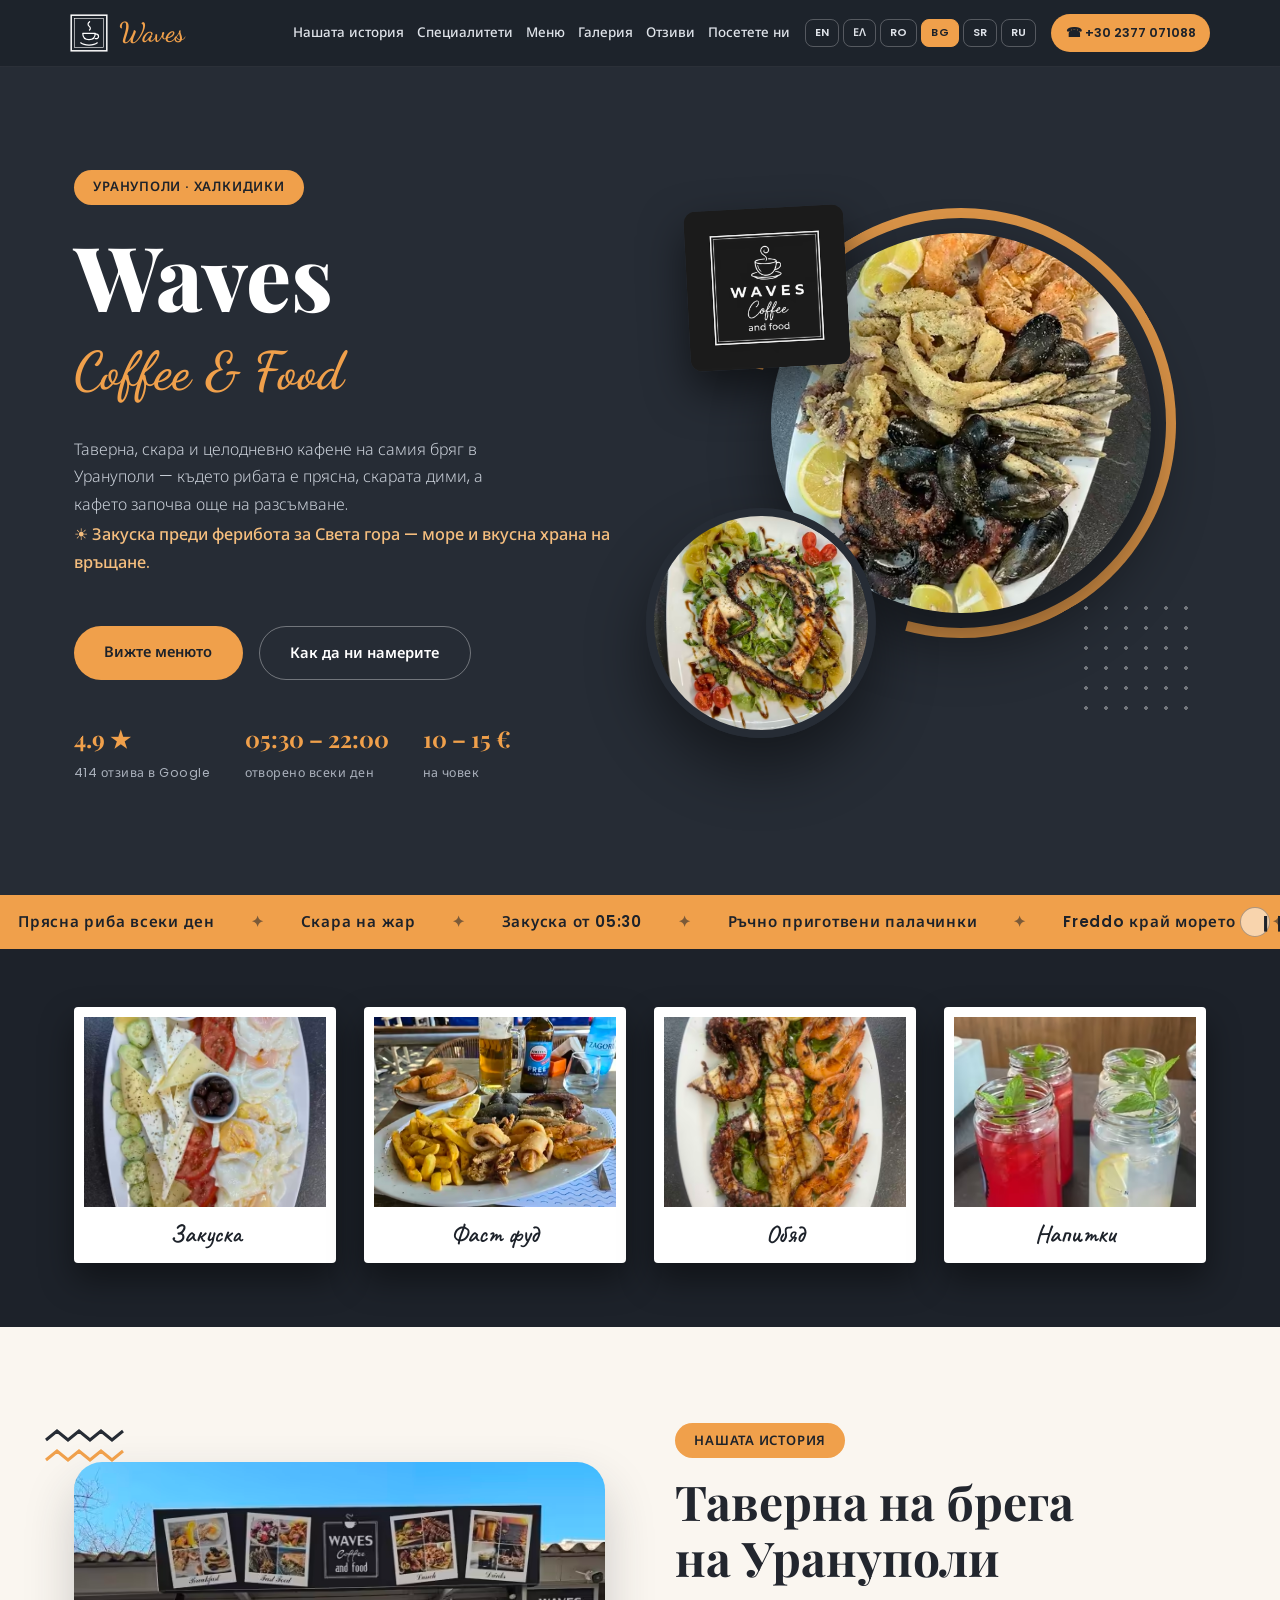
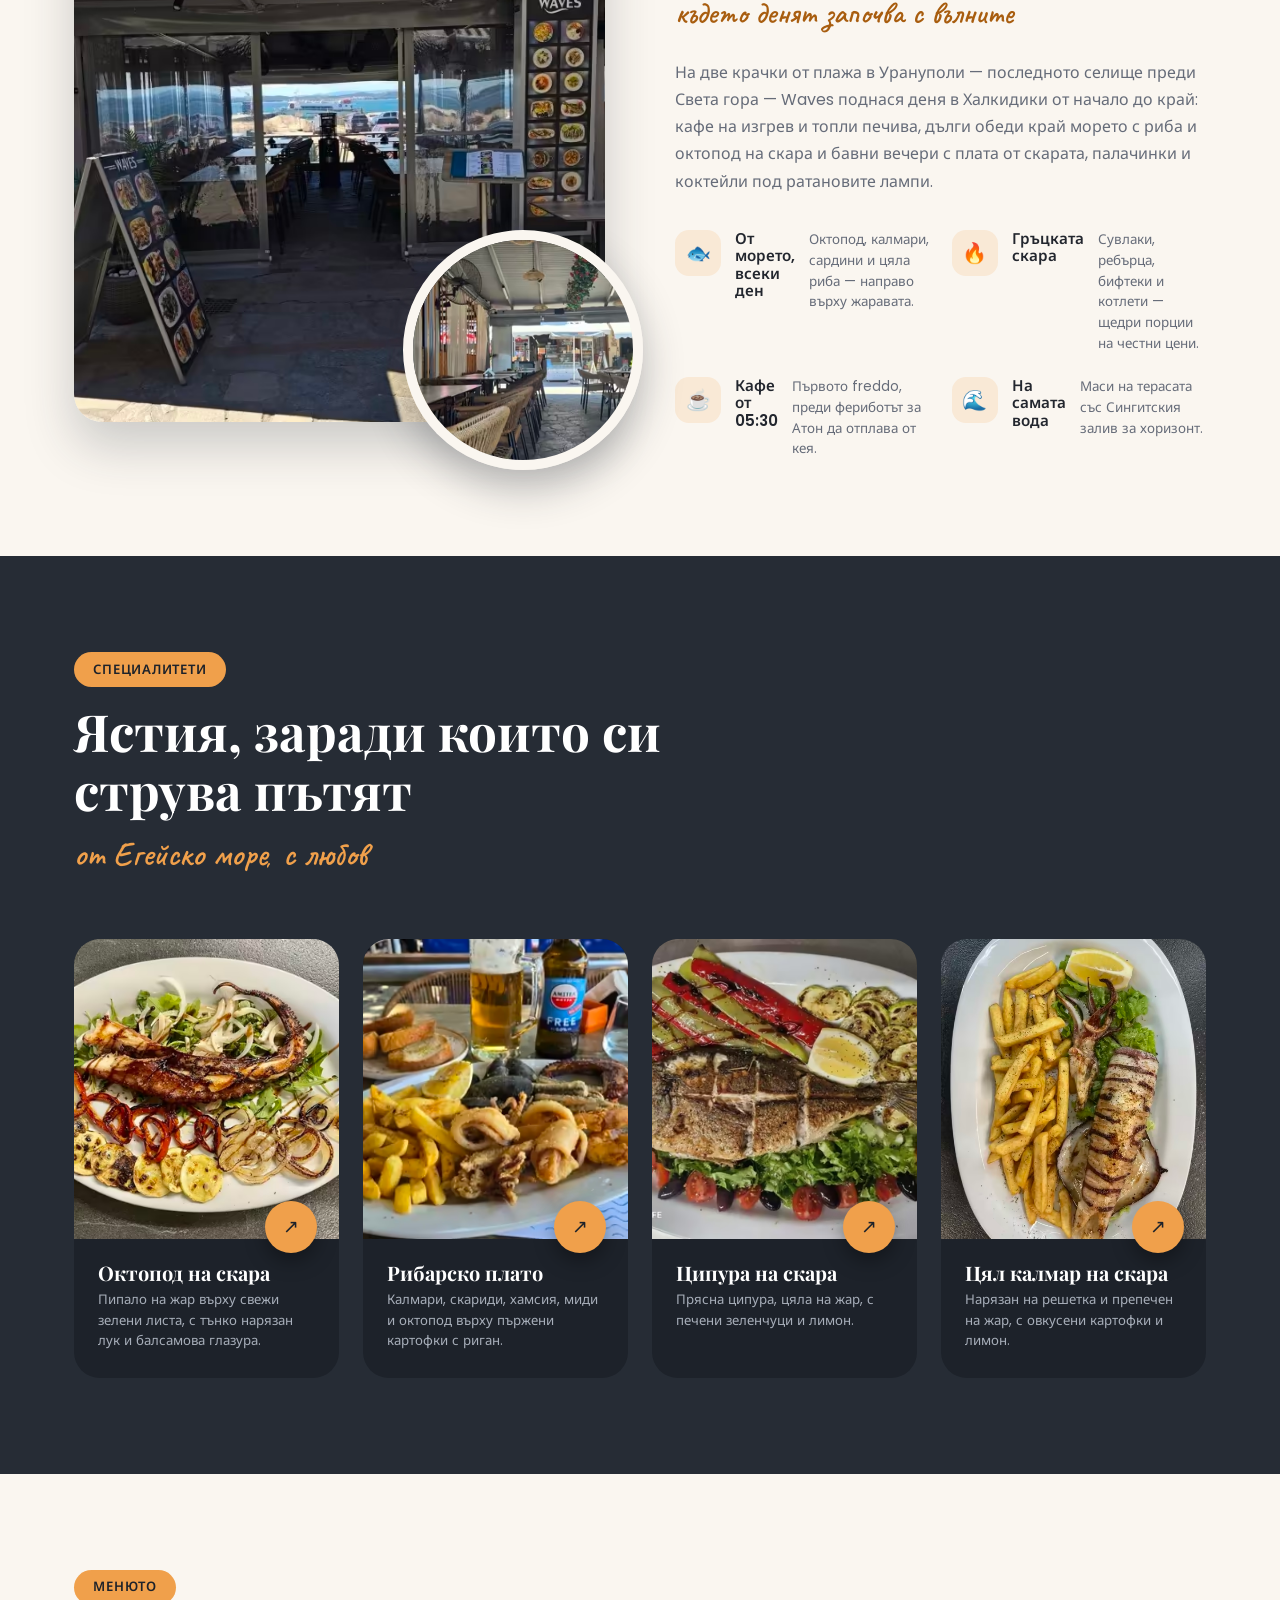
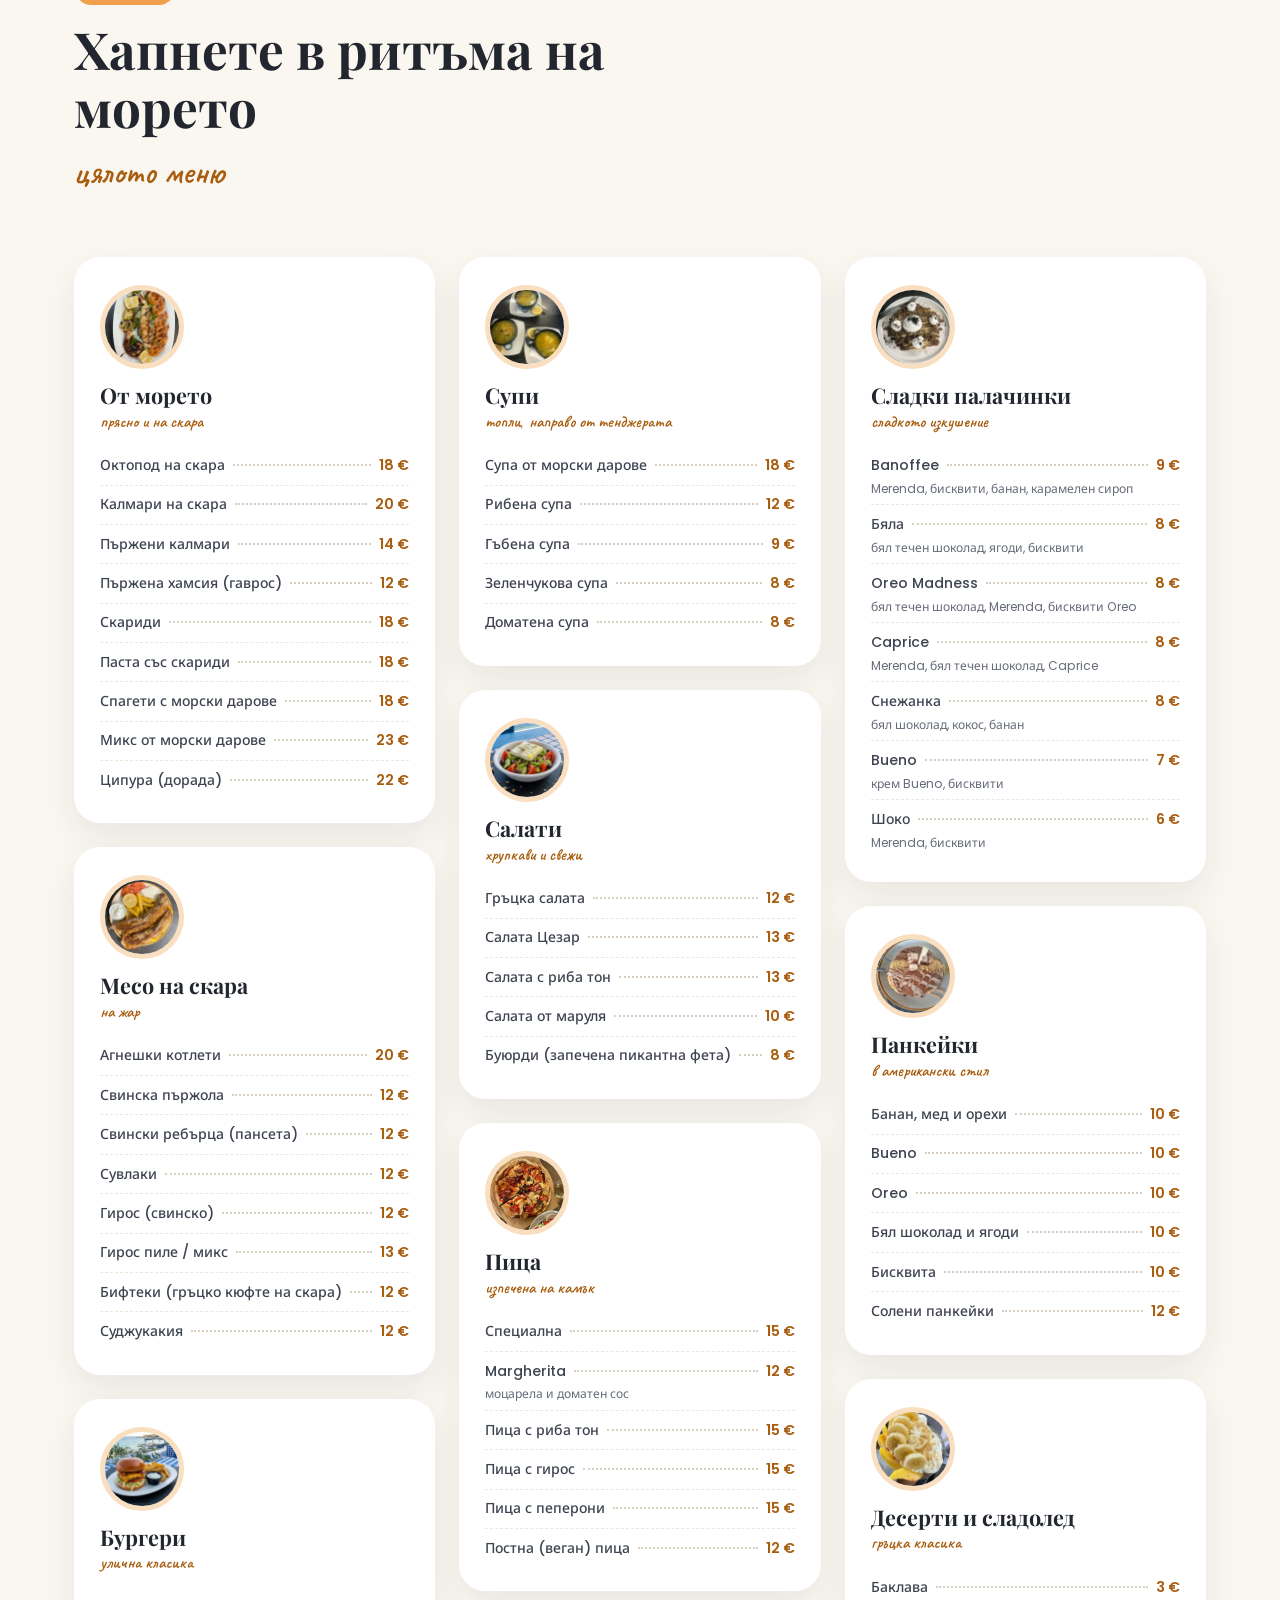
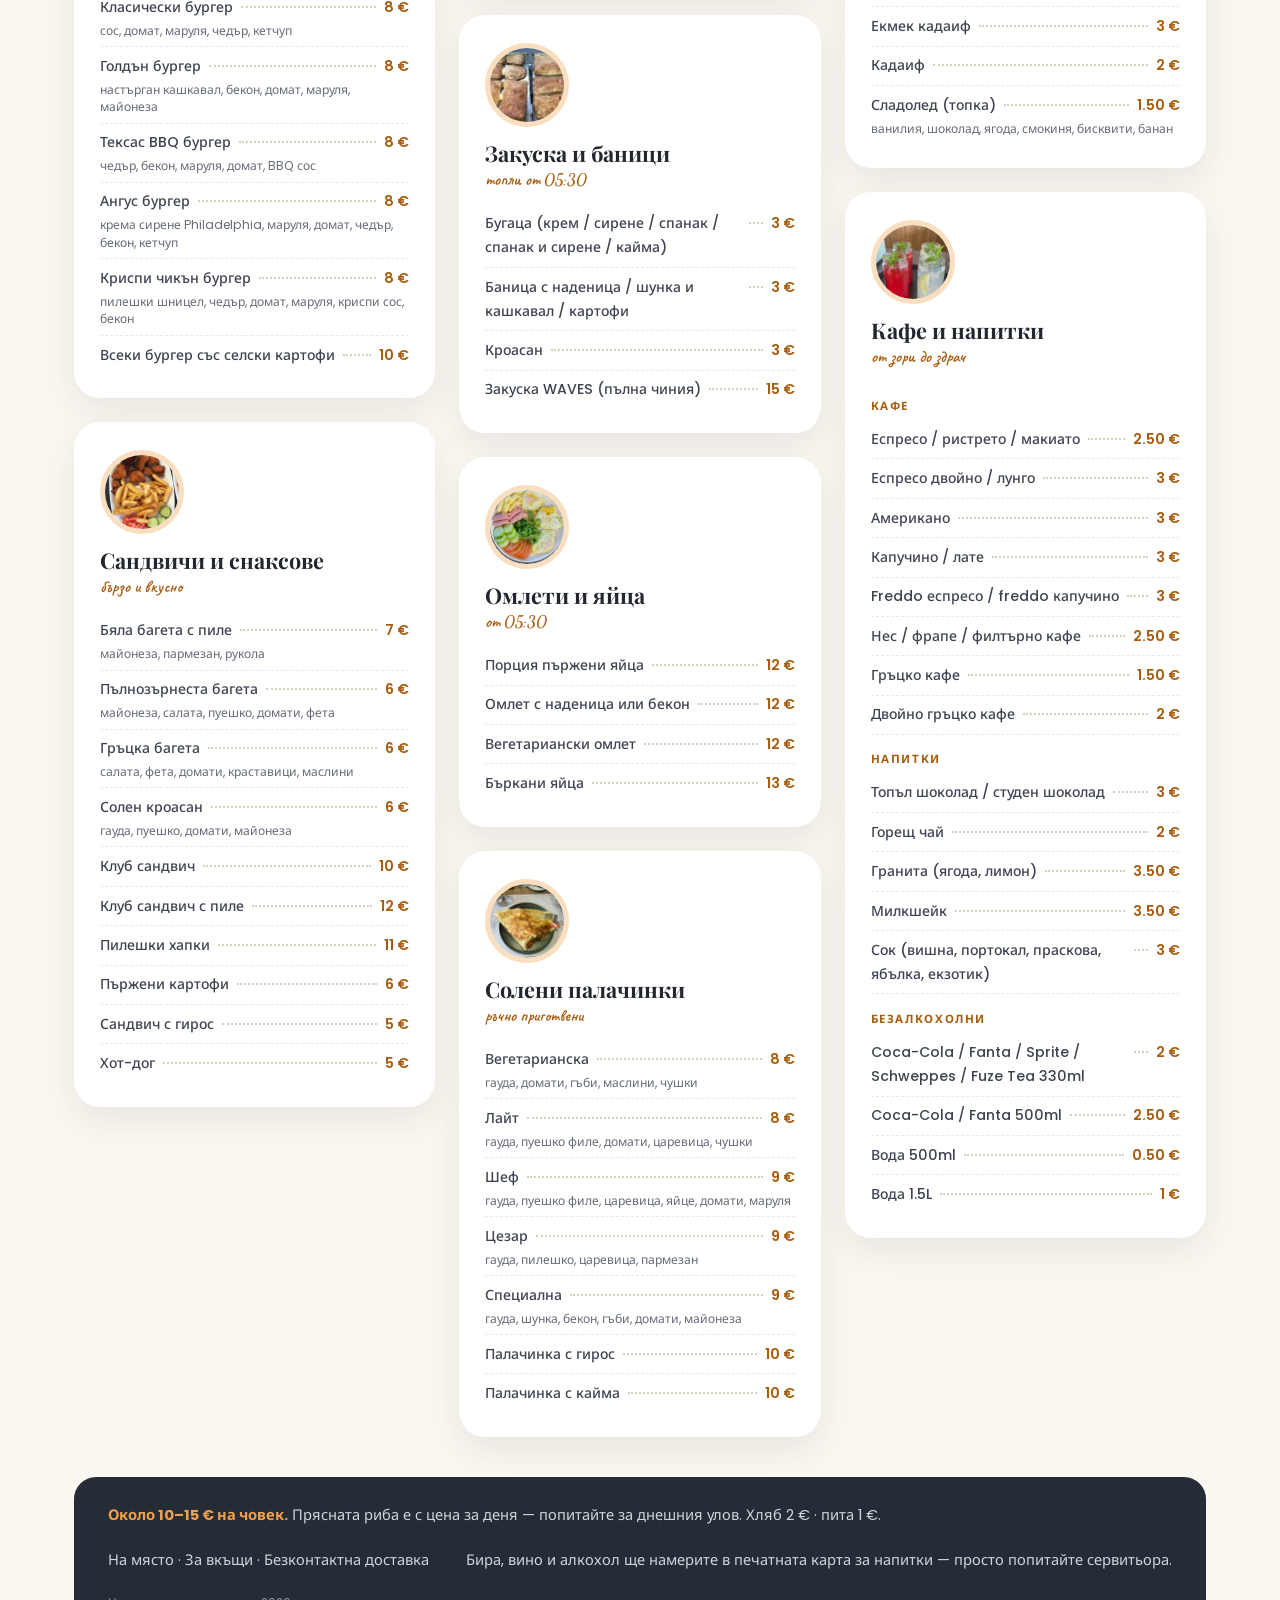
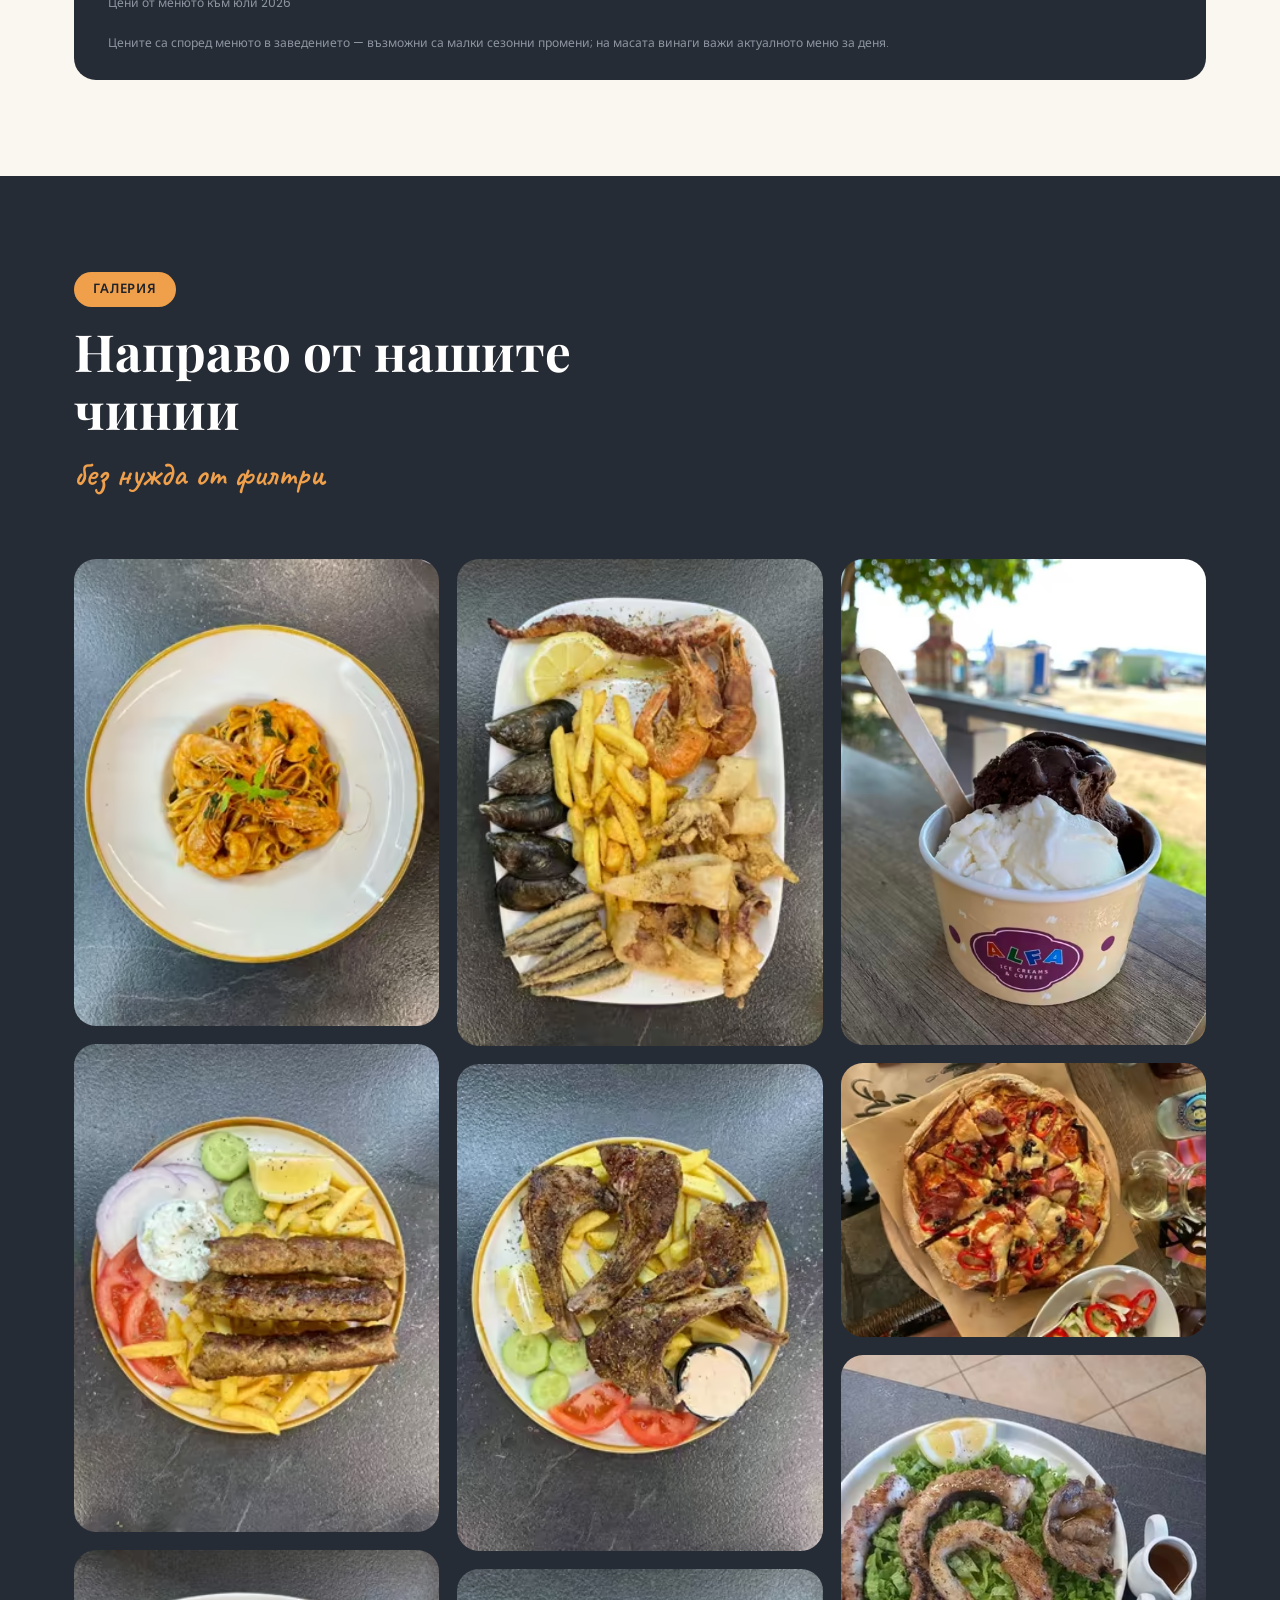
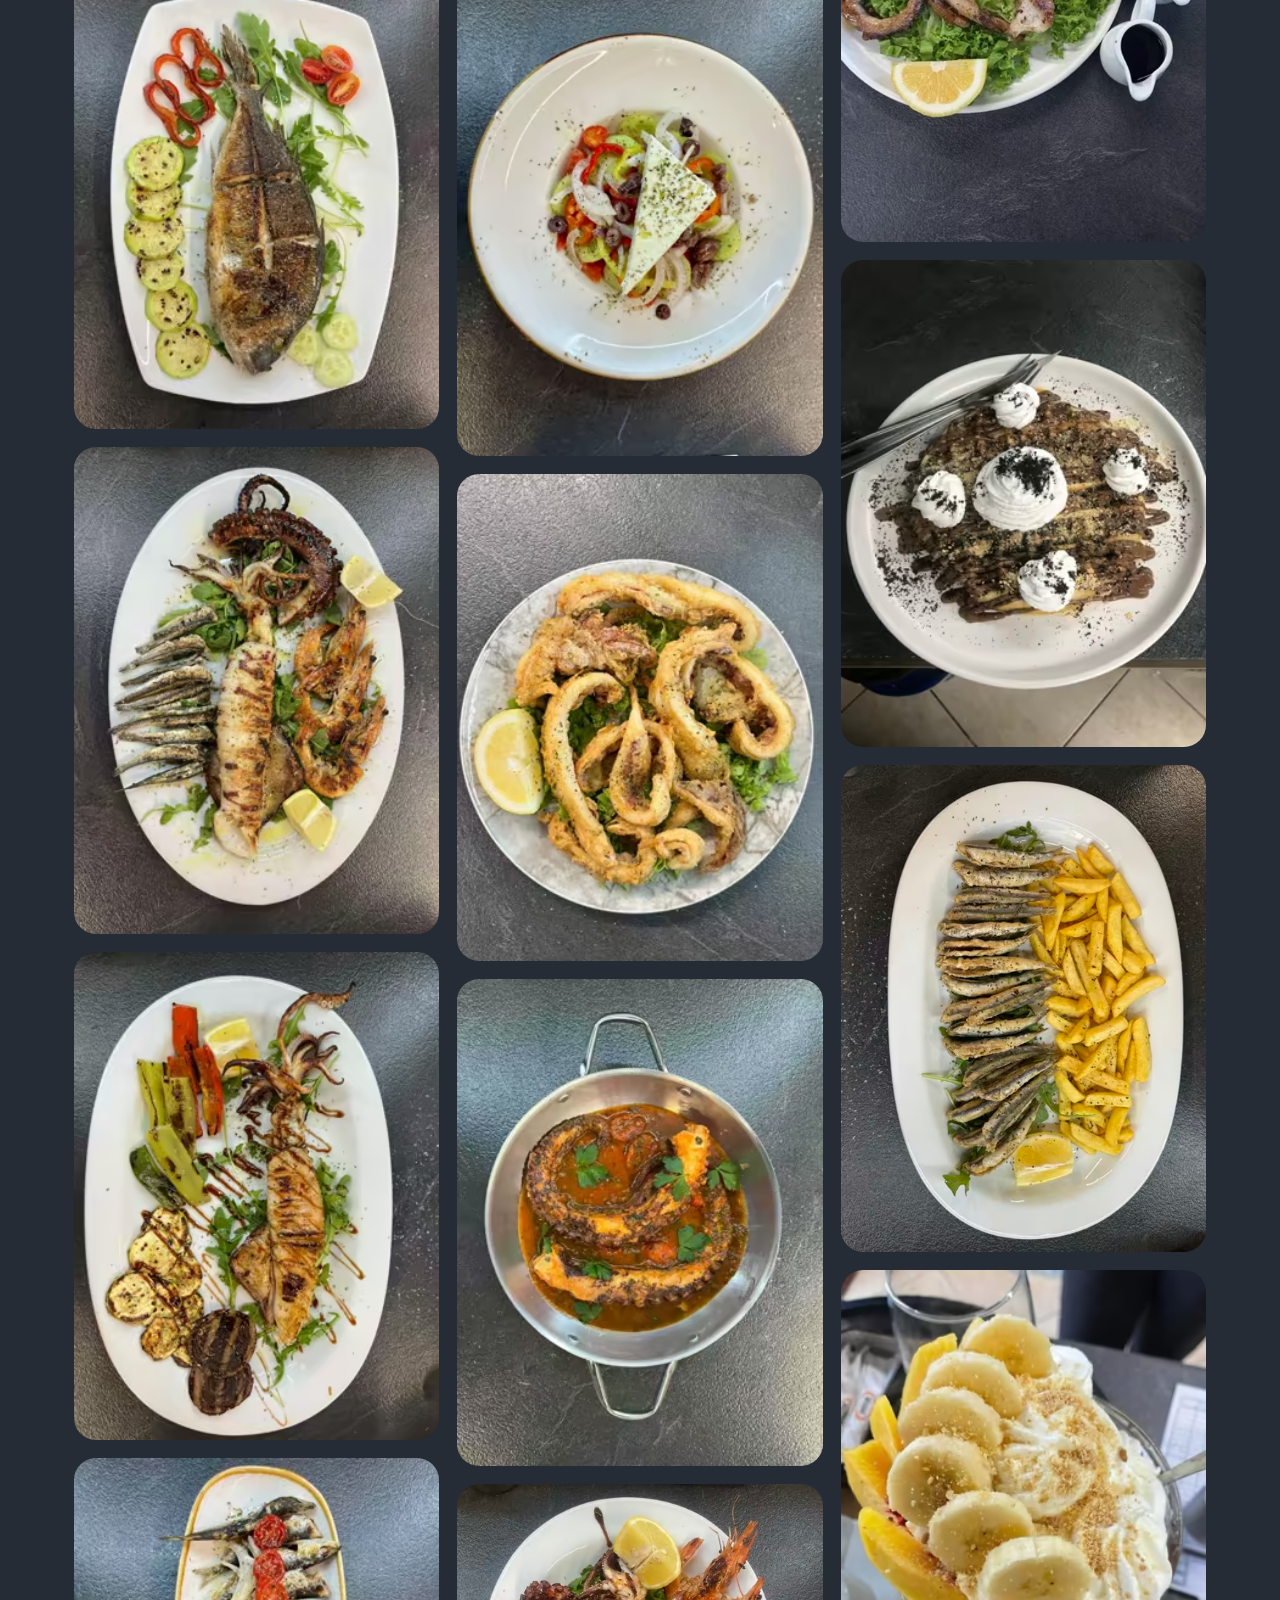
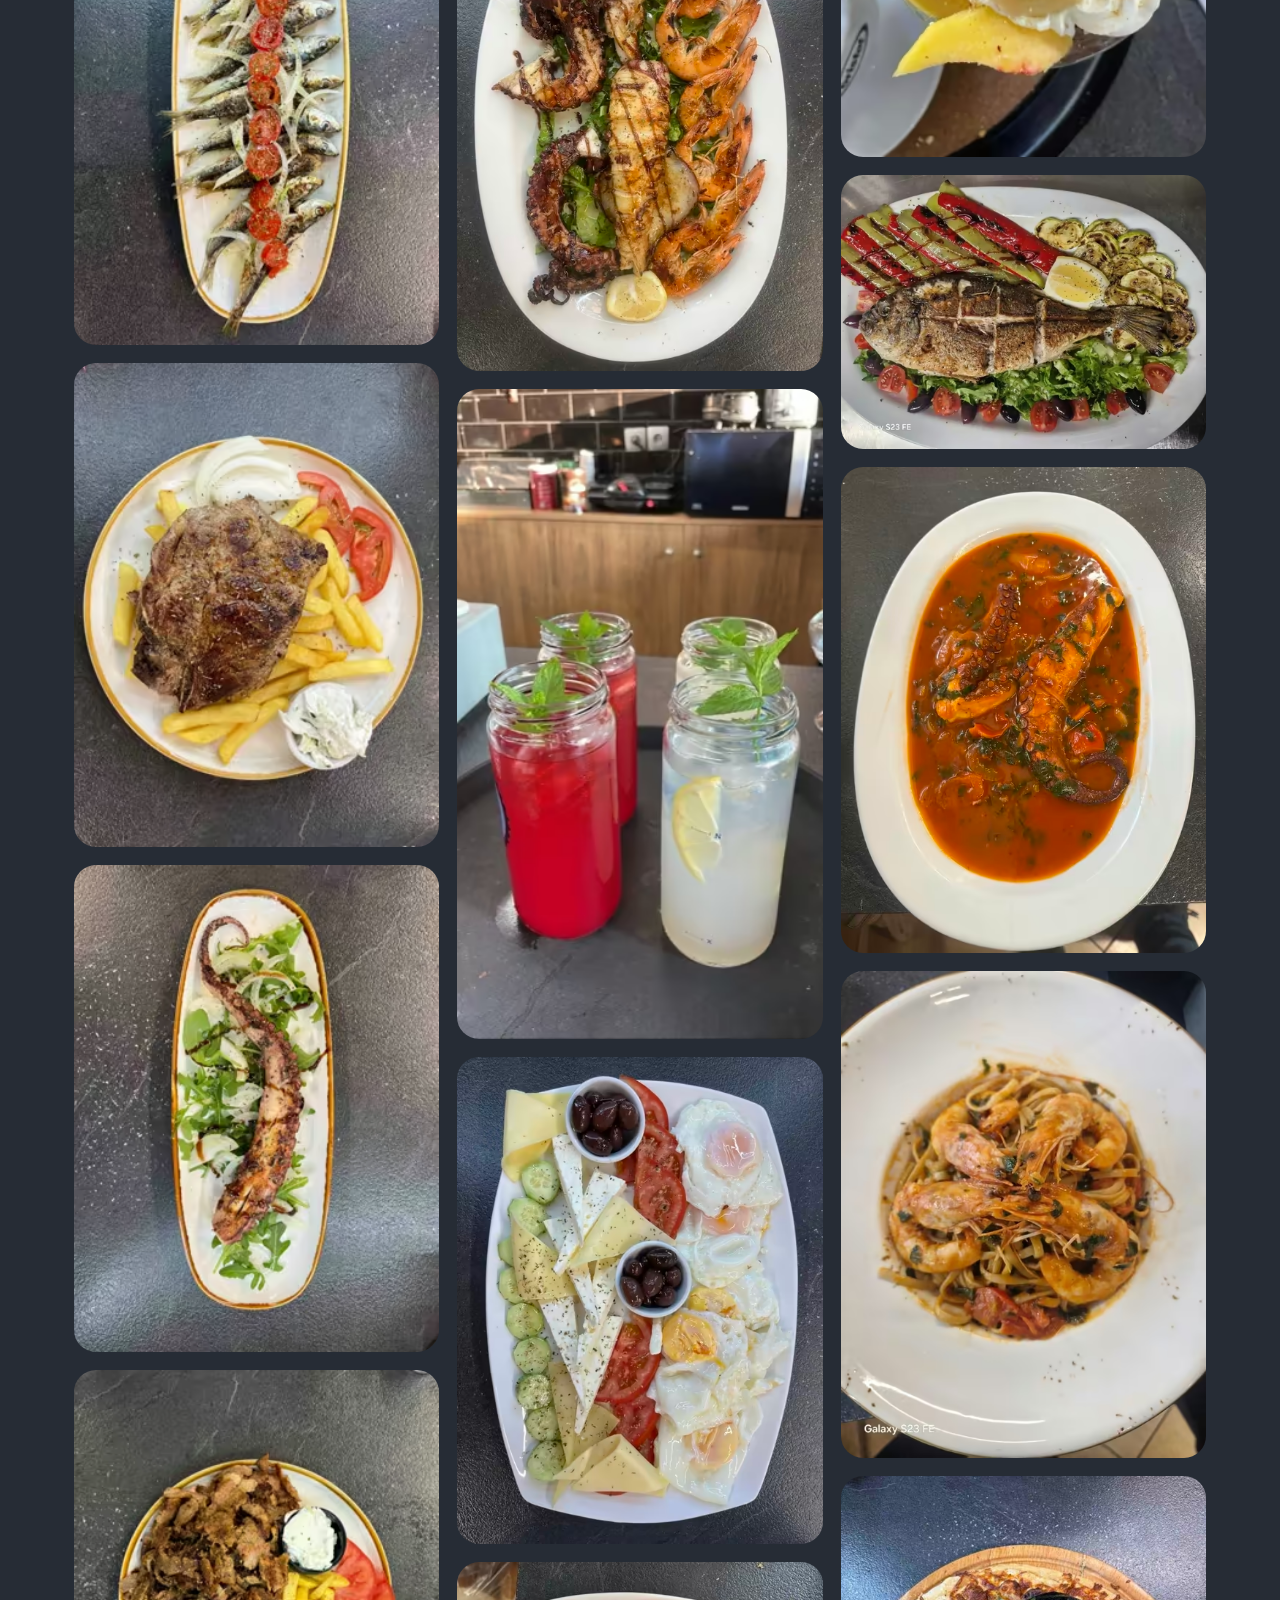
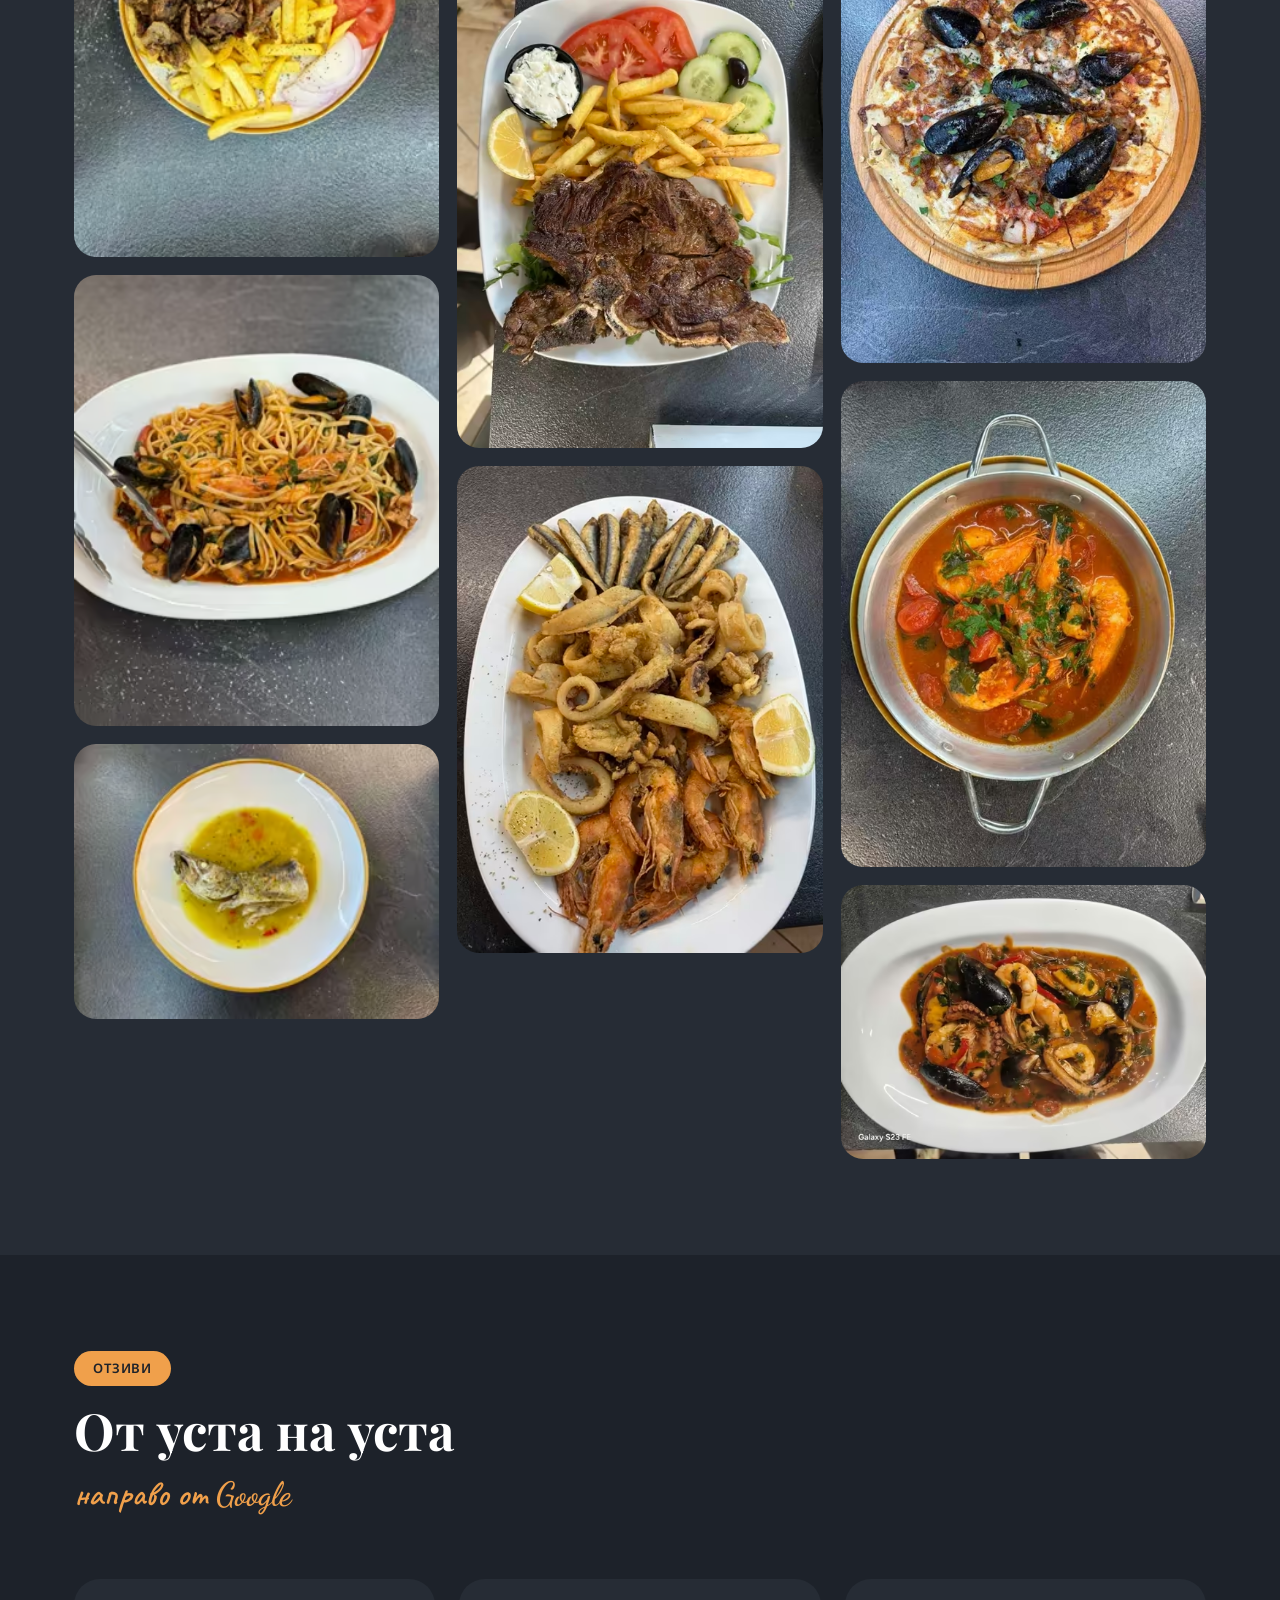
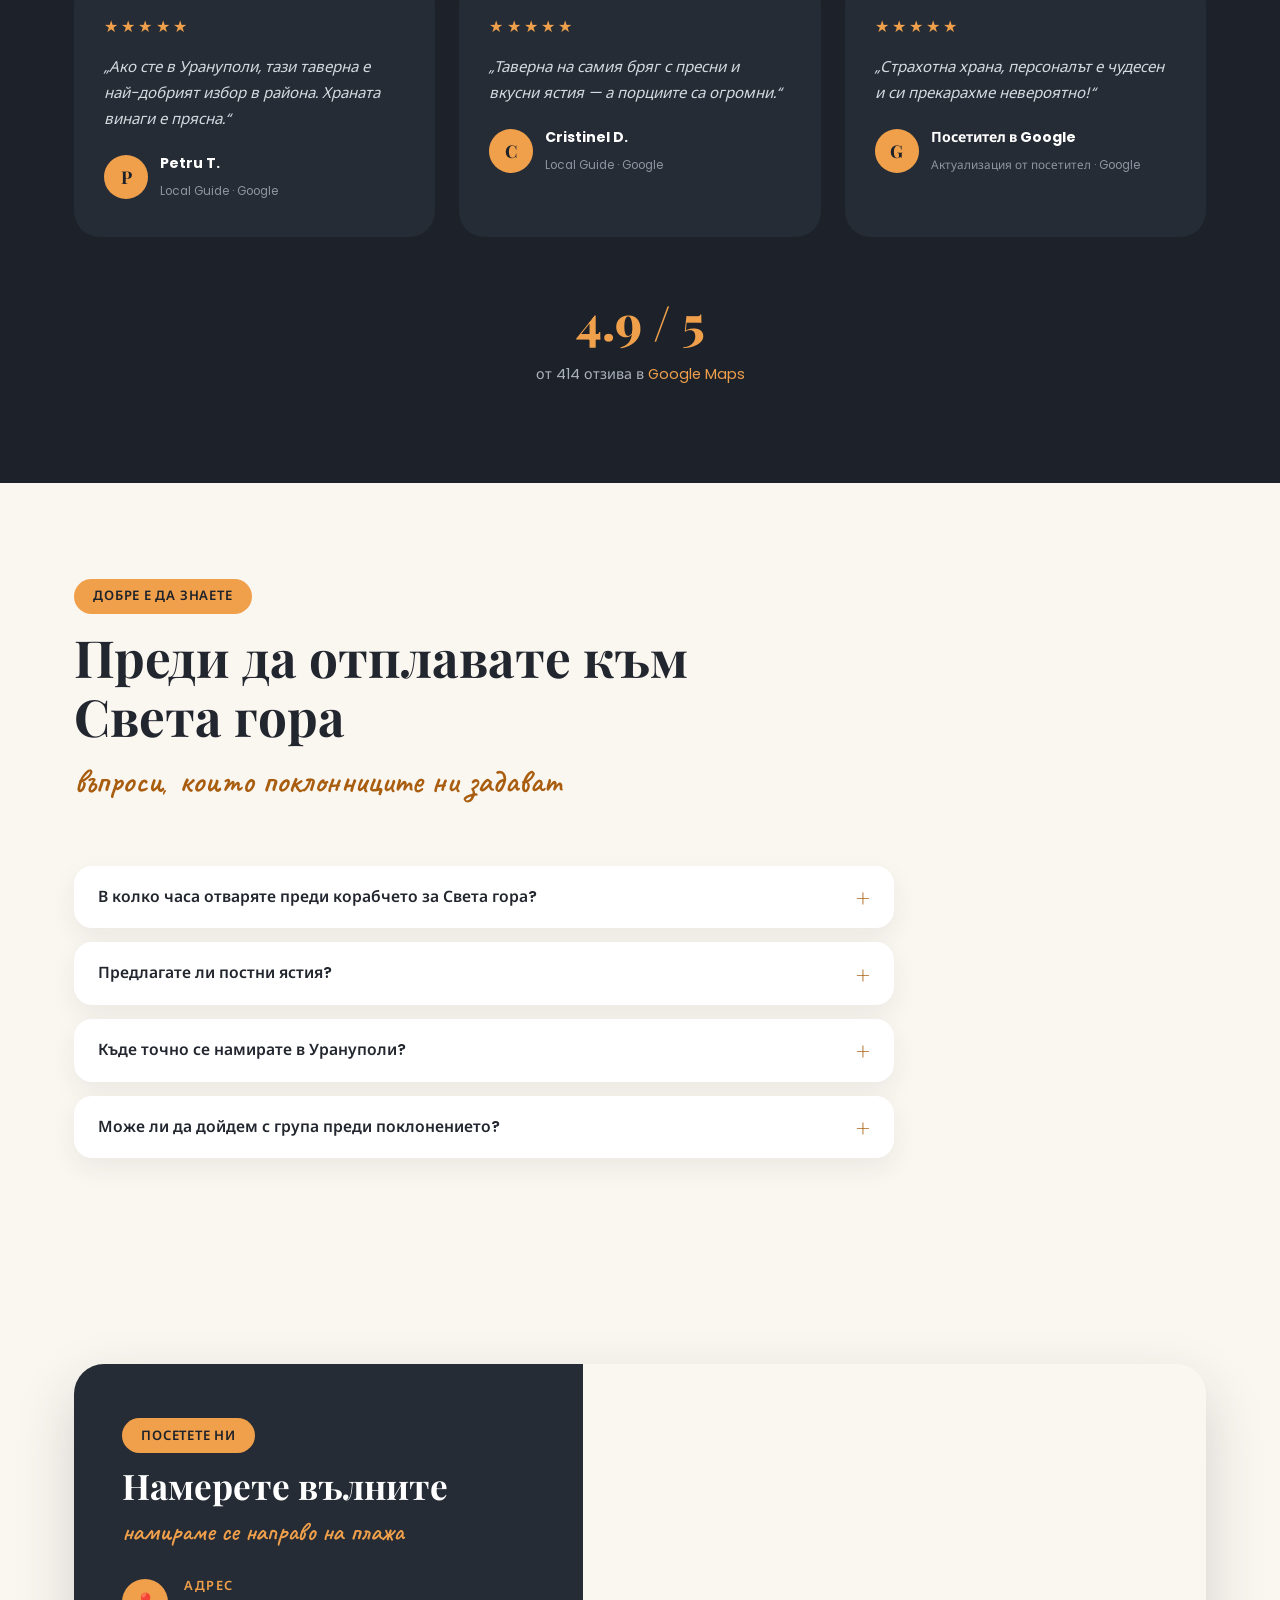
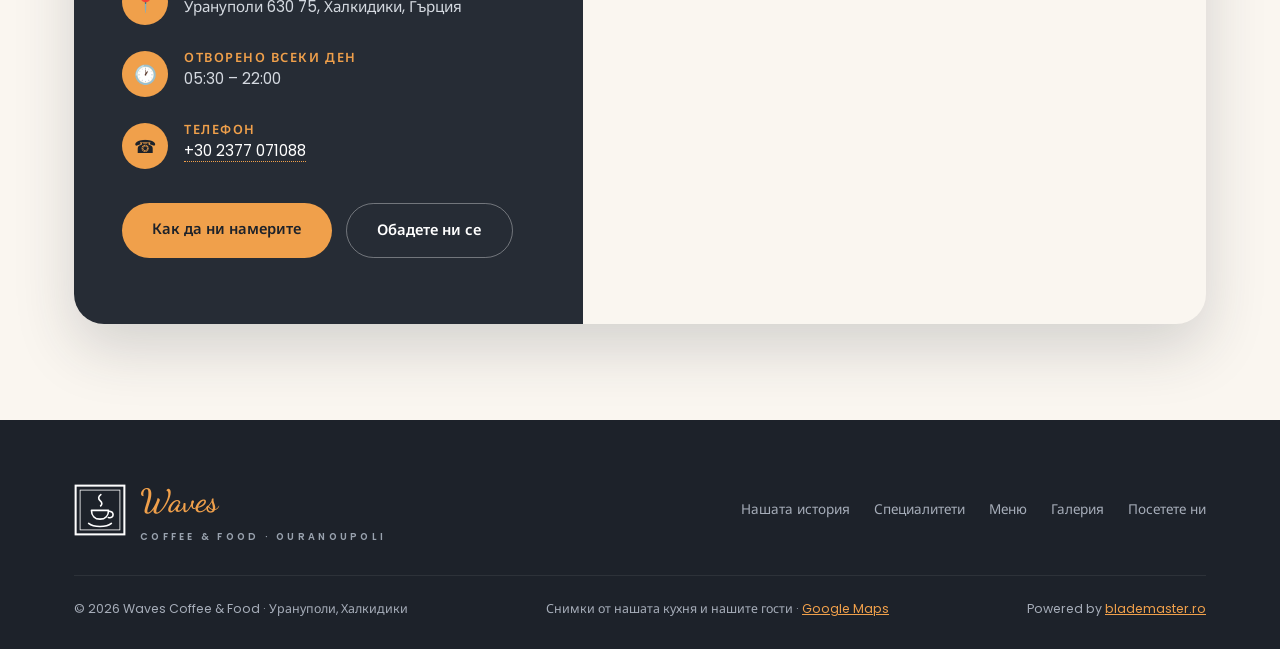
==== commit 91d05231: "Add Yanis's latest gallery photos" ====
--- a/bg/index.html
+++ b/bg/index.html
@@ -1160,6 +1160,8 @@
  ]
 }
 </script>
+<link rel="preload" as="font" type="font/woff2" crossorigin href="/fonts/playfair-cyrillic-600_800.woff2">
+<link rel="preload" as="font" type="font/woff2" crossorigin href="/fonts/notosans-cyrillic-300_700.woff2">
 <link rel="stylesheet" href="/assets/style.b186d9d1.css">
 </head>
 <body>
@@ -1227,8 +1229,8 @@
     </div>
     <div class="hero-art">
       <div class="ring ring-1"></div>
-      <div class="circle-img ci-1"><picture><source type="image/avif" srcset="/images/seafood-platter-500.avif?v=552b6790 500w, /images/seafood-platter-800.avif?v=a383035c 600w" sizes="380px"><source type="image/webp" srcset="/images/seafood-platter-500.webp?v=bc06801f 500w, /images/seafood-platter-800.webp?v=1ee051a1 600w" sizes="380px"><img src="/images/seafood-platter-800.jpg?v=55320703" sizes="380px" width="600" height="800" fetchpriority="high" alt="Плато с морски дарове – скариди, калмари, миди и печен октопод" data-i18n-attr="alt:alt_hero1" srcset="/images/seafood-platter-500.jpg 500w, /images/seafood-platter-800.jpg 600w"></picture></div>
-      <div class="circle-img ci-2"><picture><source type="image/avif" srcset="/images/octopus-balsamic-500.avif?v=d729394b 500w, /images/octopus-balsamic-800.avif?v=6e136138 600w" sizes="230px"><source type="image/webp" srcset="/images/octopus-balsamic-500.webp?v=ac07d5f4 500w, /images/octopus-balsamic-800.webp?v=3dcc1177 600w" sizes="230px"><img src="/images/octopus-balsamic-800.jpg?v=4bed03b0" sizes="230px" width="600" height="800" alt="Октопод на жар с балсамова глазура" data-i18n-attr="alt:alt_hero2" srcset="/images/octopus-balsamic-500.jpg 500w, /images/octopus-balsamic-800.jpg 600w"></picture></div>
+      <div class="circle-img ci-1"><picture><source type="image/avif" srcset="/images/seafood-platter-500.avif?v=552b6790 500w, /images/seafood-platter-800.avif?v=a383035c 600w" sizes="(max-width:640px) 212px, 380px"><source type="image/webp" srcset="/images/seafood-platter-500.webp?v=bc06801f 500w, /images/seafood-platter-800.webp?v=1ee051a1 600w" sizes="(max-width:640px) 212px, 380px"><img src="/images/seafood-platter-800.jpg?v=55320703" sizes="(max-width:640px) 212px, 380px" width="600" height="800" fetchpriority="high" alt="Плато с морски дарове – скариди, калмари, миди и печен октопод" data-i18n-attr="alt:alt_hero1" srcset="/images/seafood-platter-500.jpg 500w, /images/seafood-platter-800.jpg 600w"></picture></div>
+      <div class="circle-img ci-2"><picture><source type="image/avif" srcset="/images/octopus-balsamic-500.avif?v=d729394b 500w, /images/octopus-balsamic-800.avif?v=6e136138 600w" sizes="(max-width:640px) 126px, 230px"><source type="image/webp" srcset="/images/octopus-balsamic-500.webp?v=ac07d5f4 500w, /images/octopus-balsamic-800.webp?v=3dcc1177 600w" sizes="(max-width:640px) 126px, 230px"><img src="/images/octopus-balsamic-800.jpg?v=4bed03b0" sizes="(max-width:640px) 126px, 230px" width="600" height="800" alt="Октопод на жар с балсамова глазура" data-i18n-attr="alt:alt_hero2" srcset="/images/octopus-balsamic-500.jpg 500w, /images/octopus-balsamic-800.jpg 600w"></picture></div>
       <picture><source type="image/avif" srcset="/images/waves-sign-520.avif?v=9b879188"><source type="image/webp" srcset="/images/waves-sign-520.webp?v=ab4f768b"><img class="signboard" src="/images/waves-sign-520.jpg?v=9431960a" alt="Табелата на Waves Coffee and Food" data-i18n-attr="alt:alt_sign" width="520" height="520" loading="lazy"></picture>
       <div class="dots"></div>
     </div>
@@ -1256,7 +1258,7 @@
     <div class="story-art reveal">
       <svg class="zig" aria-hidden="true" width="90" height="40" viewBox="0 0 90 40" fill="none"><path d="M2 12l11-9 11 9 11-9 11 9 11-9 11 9 11-9" stroke="#262C35" stroke-width="3"/><path d="M2 32l11-9 11 9 11-9 11 9 11-9 11 9 11-9" stroke="#F0A04B" stroke-width="3"/></svg>
       <div class="main"><picture><source type="image/avif" srcset="/images/facade-500.avif?v=d479a217 500w, /images/facade-800.avif?v=d5f0bd90 600w" sizes="(max-width:1020px) 100vw, 560px"><source type="image/webp" srcset="/images/facade-500.webp?v=0fc07f33 500w, /images/facade-800.webp?v=cddc46e8 600w" sizes="(max-width:1020px) 100vw, 560px"><img src="/images/facade-800.jpg?v=c81b613a" sizes="(max-width:1020px) 100vw, 560px" width="600" height="800" alt="Терасата на Waves Coffee &amp; Food, с гледка към морето през входа" data-i18n-attr="alt:alt_facade" loading="lazy" srcset="/images/facade-500.jpg 500w, /images/facade-800.jpg 600w"></picture></div>
-      <div class="float"><picture><source type="image/avif" srcset="/images/interior-500.avif?v=92f81938 500w, /images/interior-800.avif?v=85a52d92 800w" sizes="240px"><source type="image/webp" srcset="/images/interior-500.webp?v=c900dd57 500w, /images/interior-800.webp?v=49ad90a2 800w" sizes="240px"><img src="/images/interior-800.jpg?v=69bfa8e6" sizes="240px" width="800" height="450" alt="Покритата тераса с плетените лампи" data-i18n-attr="alt:alt_interior" loading="lazy" srcset="/images/interior-500.jpg 500w, /images/interior-800.jpg 800w"></picture></div>
+      <div class="float"><picture><source type="image/avif" srcset="/images/interior-500.avif?v=92f81938 500w, /images/interior-800.avif?v=85a52d92 800w" sizes="(max-width:1020px) 180px, 240px"><source type="image/webp" srcset="/images/interior-500.webp?v=c900dd57 500w, /images/interior-800.webp?v=49ad90a2 800w" sizes="(max-width:1020px) 180px, 240px"><img src="/images/interior-800.jpg?v=69bfa8e6" sizes="(max-width:1020px) 180px, 240px" width="800" height="450" alt="Покритата тераса с плетените лампи" data-i18n-attr="alt:alt_interior" loading="lazy" srcset="/images/interior-500.jpg 500w, /images/interior-800.jpg 800w"></picture></div>
     </div>
     <div class="reveal">
       <span class="pill" data-i18n="story_pill">НАШАТА ИСТОРИЯ</span>
@@ -1316,6 +1318,22 @@
       <div class="script sc-lg" data-i18n="gal_script">без нужда от филтри</div>
     </div>
     <div class="gal">
+      <figure class="reveal"><picture><source type="image/avif" srcset="/images/waves-shrimp-pasta-300.avif?v=23184cc2 300w, /images/waves-shrimp-pasta-500.avif?v=415fa99e 500w, /images/waves-shrimp-pasta-800.avif?v=d430c93b 800w" sizes="(max-width:640px) 50vw, (max-width:1020px) 33vw, 280px"><source type="image/webp" srcset="/images/waves-shrimp-pasta-300.webp?v=6a760471 300w, /images/waves-shrimp-pasta-500.webp?v=42521153 500w, /images/waves-shrimp-pasta-800.webp?v=5ef9898f 800w" sizes="(max-width:640px) 50vw, (max-width:1020px) 33vw, 280px"><img src="/images/waves-shrimp-pasta-800.jpg?v=edef730f" sizes="(max-width:640px) 50vw, (max-width:1020px) 33vw, 280px" width="800" height="1026" alt="Паста със скариди" data-i18n-attr="alt:g19" loading="lazy" srcset="/images/waves-shrimp-pasta-300.jpg 300w, /images/waves-shrimp-pasta-500.jpg 500w, /images/waves-shrimp-pasta-800.jpg 800w"></picture><figcaption data-i18n="g19">Паста със скариди</figcaption></figure>
+      <figure class="reveal"><picture><source type="image/avif" srcset="/images/waves-grilled-kebabs-300.avif?v=634b4949 300w, /images/waves-grilled-kebabs-500.avif?v=cb31905d 500w, /images/waves-grilled-kebabs-800.avif?v=18f5cd7c 800w" sizes="(max-width:640px) 50vw, (max-width:1020px) 33vw, 280px"><source type="image/webp" srcset="/images/waves-grilled-kebabs-300.webp?v=24b7c905 300w, /images/waves-grilled-kebabs-500.webp?v=ead7c8a3 500w, /images/waves-grilled-kebabs-800.webp?v=fbd90798 800w" sizes="(max-width:640px) 50vw, (max-width:1020px) 33vw, 280px"><img src="/images/waves-grilled-kebabs-800.jpg?v=dab9f6d4" sizes="(max-width:640px) 50vw, (max-width:1020px) 33vw, 280px" width="800" height="1066" alt="Гръцки кебапчета с картофки и дзадзики" data-i18n-attr="alt:g20" loading="lazy" srcset="/images/waves-grilled-kebabs-300.jpg 300w, /images/waves-grilled-kebabs-500.jpg 500w, /images/waves-grilled-kebabs-800.jpg 800w"></picture><figcaption data-i18n="g20">Гръцки кебапчета с картофки и дзадзики</figcaption></figure>
+      <figure class="reveal"><picture><source type="image/avif" srcset="/images/waves-grilled-dorada-300.avif?v=b516b71d 300w, /images/waves-grilled-dorada-500.avif?v=9018f444 500w, /images/waves-grilled-dorada-800.avif?v=0bdcf3bc 800w" sizes="(max-width:640px) 50vw, (max-width:1020px) 33vw, 280px"><source type="image/webp" srcset="/images/waves-grilled-dorada-300.webp?v=cedc3fea 300w, /images/waves-grilled-dorada-500.webp?v=3f7f4a55 500w, /images/waves-grilled-dorada-800.webp?v=7f656f67 800w" sizes="(max-width:640px) 50vw, (max-width:1020px) 33vw, 280px"><img src="/images/waves-grilled-dorada-800.jpg?v=9e017e35" sizes="(max-width:640px) 50vw, (max-width:1020px) 33vw, 280px" width="800" height="1052" alt="Цяла ципура на скара със зеленчуци" data-i18n-attr="alt:g21" loading="lazy" srcset="/images/waves-grilled-dorada-300.jpg 300w, /images/waves-grilled-dorada-500.jpg 500w, /images/waves-grilled-dorada-800.jpg 800w"></picture><figcaption data-i18n="g21">Цяла ципура на скара със зеленчуци</figcaption></figure>
+      <figure class="reveal"><picture><source type="image/avif" srcset="/images/waves-seafood-grill-300.avif?v=91f0647f 300w, /images/waves-seafood-grill-500.avif?v=b1b8dec7 500w, /images/waves-seafood-grill-800.avif?v=4eb84084 800w" sizes="(max-width:640px) 50vw, (max-width:1020px) 33vw, 280px"><source type="image/webp" srcset="/images/waves-seafood-grill-300.webp?v=e040fa6c 300w, /images/waves-seafood-grill-500.webp?v=94e222eb 500w, /images/waves-seafood-grill-800.webp?v=e446fcfc 800w" sizes="(max-width:640px) 50vw, (max-width:1020px) 33vw, 280px"><img src="/images/waves-seafood-grill-800.jpg?v=5d4abbad" sizes="(max-width:640px) 50vw, (max-width:1020px) 33vw, 280px" width="800" height="1066" alt="Плато морски дарове на скара" data-i18n-attr="alt:g22" loading="lazy" srcset="/images/waves-seafood-grill-300.jpg 300w, /images/waves-seafood-grill-500.jpg 500w, /images/waves-seafood-grill-800.jpg 800w"></picture><figcaption data-i18n="g22">Плато морски дарове на скара</figcaption></figure>
+      <figure class="reveal"><picture><source type="image/avif" srcset="/images/waves-grilled-squid-300.avif?v=d2a5176a 300w, /images/waves-grilled-squid-500.avif?v=936e9b67 500w, /images/waves-grilled-squid-800.avif?v=d3e547ec 800w" sizes="(max-width:640px) 50vw, (max-width:1020px) 33vw, 280px"><source type="image/webp" srcset="/images/waves-grilled-squid-300.webp?v=e7b1a369 300w, /images/waves-grilled-squid-500.webp?v=79f70293 500w, /images/waves-grilled-squid-800.webp?v=e185a8ad 800w" sizes="(max-width:640px) 50vw, (max-width:1020px) 33vw, 280px"><img src="/images/waves-grilled-squid-800.jpg?v=0176fb73" sizes="(max-width:640px) 50vw, (max-width:1020px) 33vw, 280px" width="800" height="1066" alt="Цял калмар на скара със зеленчуци" data-i18n-attr="alt:g23" loading="lazy" srcset="/images/waves-grilled-squid-300.jpg 300w, /images/waves-grilled-squid-500.jpg 500w, /images/waves-grilled-squid-800.jpg 800w"></picture><figcaption data-i18n="g23">Цял калмар на скара със зеленчуци</figcaption></figure>
+      <figure class="reveal"><picture><source type="image/avif" srcset="/images/waves-grilled-sardines-300.avif?v=cf1862e1 300w, /images/waves-grilled-sardines-500.avif?v=71f69f8e 500w, /images/waves-grilled-sardines-800.avif?v=71bd9e17 800w" sizes="(max-width:640px) 50vw, (max-width:1020px) 33vw, 280px"><source type="image/webp" srcset="/images/waves-grilled-sardines-300.webp?v=f841568a 300w, /images/waves-grilled-sardines-500.webp?v=b81b53ae 500w, /images/waves-grilled-sardines-800.webp?v=5e7651dd 800w" sizes="(max-width:640px) 50vw, (max-width:1020px) 33vw, 280px"><img src="/images/waves-grilled-sardines-800.jpg?v=6c23434e" sizes="(max-width:640px) 50vw, (max-width:1020px) 33vw, 280px" width="800" height="1066" alt="Сардини на скара с домати" data-i18n-attr="alt:g24" loading="lazy" srcset="/images/waves-grilled-sardines-300.jpg 300w, /images/waves-grilled-sardines-500.jpg 500w, /images/waves-grilled-sardines-800.jpg 800w"></picture><figcaption data-i18n="g24">Сардини на скара с домати</figcaption></figure>
+      <figure class="reveal"><picture><source type="image/avif" srcset="/images/waves-grilled-steak-300.avif?v=fb7af2c4 300w, /images/waves-grilled-steak-500.avif?v=5deb8286 500w, /images/waves-grilled-steak-800.avif?v=2c329ced 800w" sizes="(max-width:640px) 50vw, (max-width:1020px) 33vw, 280px"><source type="image/webp" srcset="/images/waves-grilled-steak-300.webp?v=ea74df40 300w, /images/waves-grilled-steak-500.webp?v=1ca82563 500w, /images/waves-grilled-steak-800.webp?v=81d18675 800w" sizes="(max-width:640px) 50vw, (max-width:1020px) 33vw, 280px"><img src="/images/waves-grilled-steak-800.jpg?v=1dd92428" sizes="(max-width:640px) 50vw, (max-width:1020px) 33vw, 280px" width="800" height="1060" alt="Стек с картофки и дзадзики" data-i18n-attr="alt:g25" loading="lazy" srcset="/images/waves-grilled-steak-300.jpg 300w, /images/waves-grilled-steak-500.jpg 500w, /images/waves-grilled-steak-800.jpg 800w"></picture><figcaption data-i18n="g25">Стек с картофки и дзадзики</figcaption></figure>
+      <figure class="reveal"><picture><source type="image/avif" srcset="/images/waves-whole-octopus-300.avif?v=127b6f05 300w, /images/waves-whole-octopus-500.avif?v=7b6456f9 500w, /images/waves-whole-octopus-800.avif?v=5efce31b 800w" sizes="(max-width:640px) 50vw, (max-width:1020px) 33vw, 280px"><source type="image/webp" srcset="/images/waves-whole-octopus-300.webp?v=d9bb7bcf 300w, /images/waves-whole-octopus-500.webp?v=abf5690e 500w, /images/waves-whole-octopus-800.webp?v=cf877b05 800w" sizes="(max-width:640px) 50vw, (max-width:1020px) 33vw, 280px"><img src="/images/waves-whole-octopus-800.jpg?v=3b149d6d" sizes="(max-width:640px) 50vw, (max-width:1020px) 33vw, 280px" width="800" height="1066" alt="Цял октопод на скара" data-i18n-attr="alt:g26" loading="lazy" srcset="/images/waves-whole-octopus-300.jpg 300w, /images/waves-whole-octopus-500.jpg 500w, /images/waves-whole-octopus-800.jpg 800w"></picture><figcaption data-i18n="g26">Цял октопод на скара</figcaption></figure>
+      <figure class="reveal"><picture><source type="image/avif" srcset="/images/waves-gyro-platter-300.avif?v=de1deeb2 300w, /images/waves-gyro-platter-500.avif?v=8bd2b71c 500w, /images/waves-gyro-platter-800.avif?v=46d75ae8 800w" sizes="(max-width:640px) 50vw, (max-width:1020px) 33vw, 280px"><source type="image/webp" srcset="/images/waves-gyro-platter-300.webp?v=7f7292b6 300w, /images/waves-gyro-platter-500.webp?v=9146897d 500w, /images/waves-gyro-platter-800.webp?v=3343fabc 800w" sizes="(max-width:640px) 50vw, (max-width:1020px) 33vw, 280px"><img src="/images/waves-gyro-platter-800.jpg?v=4e8eb635" sizes="(max-width:640px) 50vw, (max-width:1020px) 33vw, 280px" width="800" height="1066" alt="Гирос с картофки и дзадзики" data-i18n-attr="alt:g27" loading="lazy" srcset="/images/waves-gyro-platter-300.jpg 300w, /images/waves-gyro-platter-500.jpg 500w, /images/waves-gyro-platter-800.jpg 800w"></picture><figcaption data-i18n="g27">Гирос с картофки и дзадзики</figcaption></figure>
+      <figure class="reveal"><picture><source type="image/avif" srcset="/images/waves-seafood-pasta-300.avif?v=b13023ab 300w, /images/waves-seafood-pasta-500.avif?v=e3e254d2 500w, /images/waves-seafood-pasta-800.avif?v=34b5cd1e 800w" sizes="(max-width:640px) 50vw, (max-width:1020px) 33vw, 280px"><source type="image/webp" srcset="/images/waves-seafood-pasta-300.webp?v=d9755101 300w, /images/waves-seafood-pasta-500.webp?v=9382757e 500w, /images/waves-seafood-pasta-800.webp?v=c90d7c3c 800w" sizes="(max-width:640px) 50vw, (max-width:1020px) 33vw, 280px"><img src="/images/waves-seafood-pasta-800.jpg?v=adb25567" sizes="(max-width:640px) 50vw, (max-width:1020px) 33vw, 280px" width="800" height="984" alt="Паста с морски дарове и миди" data-i18n-attr="alt:g28" loading="lazy" srcset="/images/waves-seafood-pasta-300.jpg 300w, /images/waves-seafood-pasta-500.jpg 500w, /images/waves-seafood-pasta-800.jpg 800w"></picture><figcaption data-i18n="g28">Паста с морски дарове и миди</figcaption></figure>
+      <figure class="reveal"><picture><source type="image/avif" srcset="/images/waves-fresh-fish-300.avif?v=3db809e5 300w, /images/waves-fresh-fish-500.avif?v=f2610803 500w, /images/waves-fresh-fish-800.avif?v=3818cb82 800w" sizes="(max-width:640px) 50vw, (max-width:1020px) 33vw, 280px"><source type="image/webp" srcset="/images/waves-fresh-fish-300.webp?v=34582958 300w, /images/waves-fresh-fish-500.webp?v=0373df2a 500w, /images/waves-fresh-fish-800.webp?v=cc5829c4 800w" sizes="(max-width:640px) 50vw, (max-width:1020px) 33vw, 280px"><img src="/images/waves-fresh-fish-800.jpg?v=a2f6583d" sizes="(max-width:640px) 50vw, (max-width:1020px) 33vw, 280px" width="800" height="600" alt="Прясна риба с лимон и зехтин" data-i18n-attr="alt:g29" loading="lazy" srcset="/images/waves-fresh-fish-300.jpg 300w, /images/waves-fresh-fish-500.jpg 500w, /images/waves-fresh-fish-800.jpg 800w"></picture><figcaption data-i18n="g29">Прясна риба с лимон и зехтин</figcaption></figure>
+      <figure class="reveal"><picture><source type="image/avif" srcset="/images/waves-fried-seafood-300.avif?v=0915d4da 300w, /images/waves-fried-seafood-500.avif?v=d3db66f9 500w, /images/waves-fried-seafood-800.avif?v=a46524af 800w" sizes="(max-width:640px) 50vw, (max-width:1020px) 33vw, 280px"><source type="image/webp" srcset="/images/waves-fried-seafood-300.webp?v=7a406385 300w, /images/waves-fried-seafood-500.webp?v=1bd29e77 500w, /images/waves-fried-seafood-800.webp?v=3a252682 800w" sizes="(max-width:640px) 50vw, (max-width:1020px) 33vw, 280px"><img src="/images/waves-fried-seafood-800.jpg?v=b6e72df2" sizes="(max-width:640px) 50vw, (max-width:1020px) 33vw, 280px" width="800" height="1066" alt="Плато пържени морски дарове" data-i18n-attr="alt:g30" loading="lazy" srcset="/images/waves-fried-seafood-300.jpg 300w, /images/waves-fried-seafood-500.jpg 500w, /images/waves-fried-seafood-800.jpg 800w"></picture><figcaption data-i18n="g30">Плато пържени морски дарове</figcaption></figure>
+      <figure class="reveal"><picture><source type="image/avif" srcset="/images/waves-lamb-chops-300.avif?v=def6d470 300w, /images/waves-lamb-chops-500.avif?v=ecb9c926 500w, /images/waves-lamb-chops-800.avif?v=98f18221 800w" sizes="(max-width:640px) 50vw, (max-width:1020px) 33vw, 280px"><source type="image/webp" srcset="/images/waves-lamb-chops-300.webp?v=886df05f 300w, /images/waves-lamb-chops-500.webp?v=973091c8 500w, /images/waves-lamb-chops-800.webp?v=252bd78a 800w" sizes="(max-width:640px) 50vw, (max-width:1020px) 33vw, 280px"><img src="/images/waves-lamb-chops-800.jpg?v=6ded5986" sizes="(max-width:640px) 50vw, (max-width:1020px) 33vw, 280px" width="800" height="1066" alt="Агнешки котлети на жар" data-i18n-attr="alt:g31" loading="lazy" srcset="/images/waves-lamb-chops-300.jpg 300w, /images/waves-lamb-chops-500.jpg 500w, /images/waves-lamb-chops-800.jpg 800w"></picture><figcaption data-i18n="g31">Агнешки котлети на жар</figcaption></figure>
+      <figure class="reveal"><picture><source type="image/avif" srcset="/images/waves-greek-salad-300.avif?v=29926ddc 300w, /images/waves-greek-salad-500.avif?v=c13dc1c7 500w, /images/waves-greek-salad-800.avif?v=c9f526cb 800w" sizes="(max-width:640px) 50vw, (max-width:1020px) 33vw, 280px"><source type="image/webp" srcset="/images/waves-greek-salad-300.webp?v=445d5422 300w, /images/waves-greek-salad-500.webp?v=9fbbe70e 500w, /images/waves-greek-salad-800.webp?v=51047c75 800w" sizes="(max-width:640px) 50vw, (max-width:1020px) 33vw, 280px"><img src="/images/waves-greek-salad-800.jpg?v=fc0e667d" sizes="(max-width:640px) 50vw, (max-width:1020px) 33vw, 280px" width="800" height="1066" alt="Класическа гръцка салата" data-i18n-attr="alt:g32" loading="lazy" srcset="/images/waves-greek-salad-300.jpg 300w, /images/waves-greek-salad-500.jpg 500w, /images/waves-greek-salad-800.jpg 800w"></picture><figcaption data-i18n="g32">Класическа гръцка салата</figcaption></figure>
+      <figure class="reveal"><picture><source type="image/avif" srcset="/images/waves-fried-calamari-300.avif?v=881c93f1 300w, /images/waves-fried-calamari-500.avif?v=02d5f179 500w, /images/waves-fried-calamari-800.avif?v=9c906739 800w" sizes="(max-width:640px) 50vw, (max-width:1020px) 33vw, 280px"><source type="image/webp" srcset="/images/waves-fried-calamari-300.webp?v=b8540642 300w, /images/waves-fried-calamari-500.webp?v=b38cbfcb 500w, /images/waves-fried-calamari-800.webp?v=a6be7151 800w" sizes="(max-width:640px) 50vw, (max-width:1020px) 33vw, 280px"><img src="/images/waves-fried-calamari-800.jpg?v=09782f3d" sizes="(max-width:640px) 50vw, (max-width:1020px) 33vw, 280px" width="800" height="1066" alt="Хрупкави пържени калмари" data-i18n-attr="alt:g33" loading="lazy" srcset="/images/waves-fried-calamari-300.jpg 300w, /images/waves-fried-calamari-500.jpg 500w, /images/waves-fried-calamari-800.jpg 800w"></picture><figcaption data-i18n="g33">Хрупкави пържени калмари</figcaption></figure>
+      <figure class="reveal"><picture><source type="image/avif" srcset="/images/waves-octopus-tomato-300.avif?v=3ce0a959 300w, /images/waves-octopus-tomato-500.avif?v=e2fe407f 500w, /images/waves-octopus-tomato-800.avif?v=bf158ee3 800w" sizes="(max-width:640px) 50vw, (max-width:1020px) 33vw, 280px"><source type="image/webp" srcset="/images/waves-octopus-tomato-300.webp?v=6c5b7660 300w, /images/waves-octopus-tomato-500.webp?v=c6fba031 500w, /images/waves-octopus-tomato-800.webp?v=e14f3201 800w" sizes="(max-width:640px) 50vw, (max-width:1020px) 33vw, 280px"><img src="/images/waves-octopus-tomato-800.jpg?v=88915fe2" sizes="(max-width:640px) 50vw, (max-width:1020px) 33vw, 280px" width="800" height="1066" alt="Октопод в доматен сос" data-i18n-attr="alt:g34" loading="lazy" srcset="/images/waves-octopus-tomato-300.jpg 300w, /images/waves-octopus-tomato-500.jpg 500w, /images/waves-octopus-tomato-800.jpg 800w"></picture><figcaption data-i18n="g34">Октопод в доматен сос</figcaption></figure>
       <figure class="reveal"><picture><source type="image/avif" srcset="/images/grill-platter-500.avif?v=24304391 500w, /images/grill-platter-800.avif?v=3af80950 600w" sizes="(max-width:640px) 50vw, (max-width:1020px) 33vw, 280px"><source type="image/webp" srcset="/images/grill-platter-500.webp?v=0c7f6e39 500w, /images/grill-platter-800.webp?v=55534da3 600w" sizes="(max-width:640px) 50vw, (max-width:1020px) 33vw, 280px"><img src="/images/grill-platter-800.jpg?v=a1ed6278" sizes="(max-width:640px) 50vw, (max-width:1020px) 33vw, 280px" width="600" height="800" alt="Плато от скарата за двама" data-i18n-attr="alt:g1" loading="lazy" srcset="/images/grill-platter-500.jpg 500w, /images/grill-platter-800.jpg 600w"></picture><figcaption data-i18n="g1">Плато от скарата за двама</figcaption></figure>
       <figure class="reveal"><picture><source type="image/avif" srcset="/images/coolers-300.avif?v=4cf0f250 300w, /images/coolers-500.avif?v=7dc7a9e6 449w, /images/coolers-800.avif?v=7dc7a9e6 449w" sizes="(max-width:640px) 50vw, (max-width:1020px) 33vw, 280px"><source type="image/webp" srcset="/images/coolers-300.webp?v=0d7bf7df 300w, /images/coolers-500.webp?v=7da76cc3 449w, /images/coolers-800.webp?v=7da76cc3 449w" sizes="(max-width:640px) 50vw, (max-width:1020px) 33vw, 280px"><img src="/images/coolers-800.jpg?v=08314b7f" sizes="(max-width:640px) 50vw, (max-width:1020px) 33vw, 280px" width="450" height="800" alt="Домашни разхладителни напитки" data-i18n-attr="alt:g2" loading="lazy" srcset="/images/coolers-300.jpg 300w, /images/coolers-500.jpg 449w, /images/coolers-800.jpg 449w"></picture><figcaption data-i18n="g2">Домашни разхладителни напитки</figcaption></figure>
       <figure class="reveal"><picture><source type="image/avif" srcset="/images/greek-breakfast-500.avif?v=746232c9 500w, /images/greek-breakfast-800.avif?v=347361ae 600w" sizes="(max-width:640px) 50vw, (max-width:1020px) 33vw, 280px"><source type="image/webp" srcset="/images/greek-breakfast-500.webp?v=ecb883cc 500w, /images/greek-breakfast-800.webp?v=a6bfef93 600w" sizes="(max-width:640px) 50vw, (max-width:1020px) 33vw, 280px"><img src="/images/greek-breakfast-800.jpg?v=c34ba376" sizes="(max-width:640px) 50vw, (max-width:1020px) 33vw, 280px" width="600" height="800" alt="Гръцка закуска" data-i18n-attr="alt:g3" loading="lazy" srcset="/images/greek-breakfast-500.jpg 500w, /images/greek-breakfast-800.jpg 600w"></picture><figcaption data-i18n="g3">Гръцка закуска</figcaption></figure>
@@ -1450,6 +1468,6 @@
   </div>
 </footer>
 
-<script src="/assets/app.d785c2c0.js" defer></script>
+<script src="/assets/app.4b2e255a.js" defer></script>
 </body>
 </html>
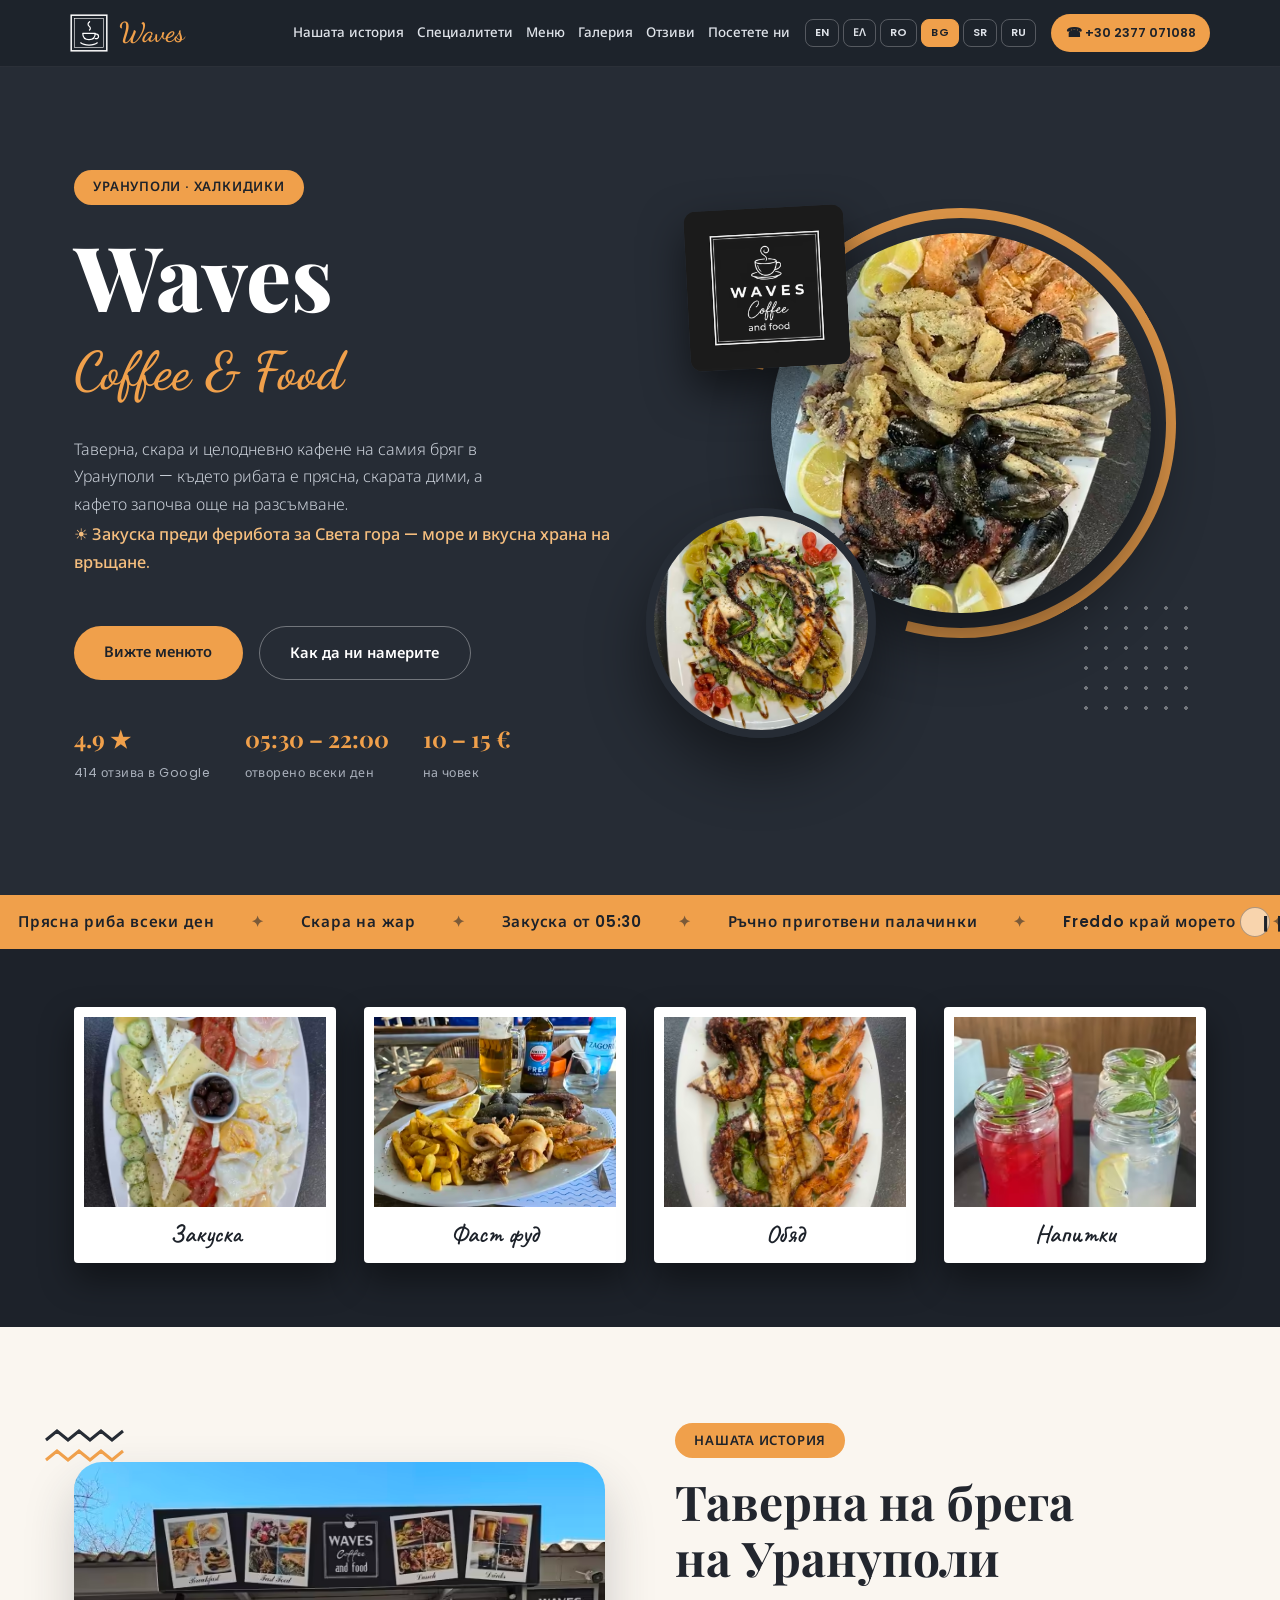
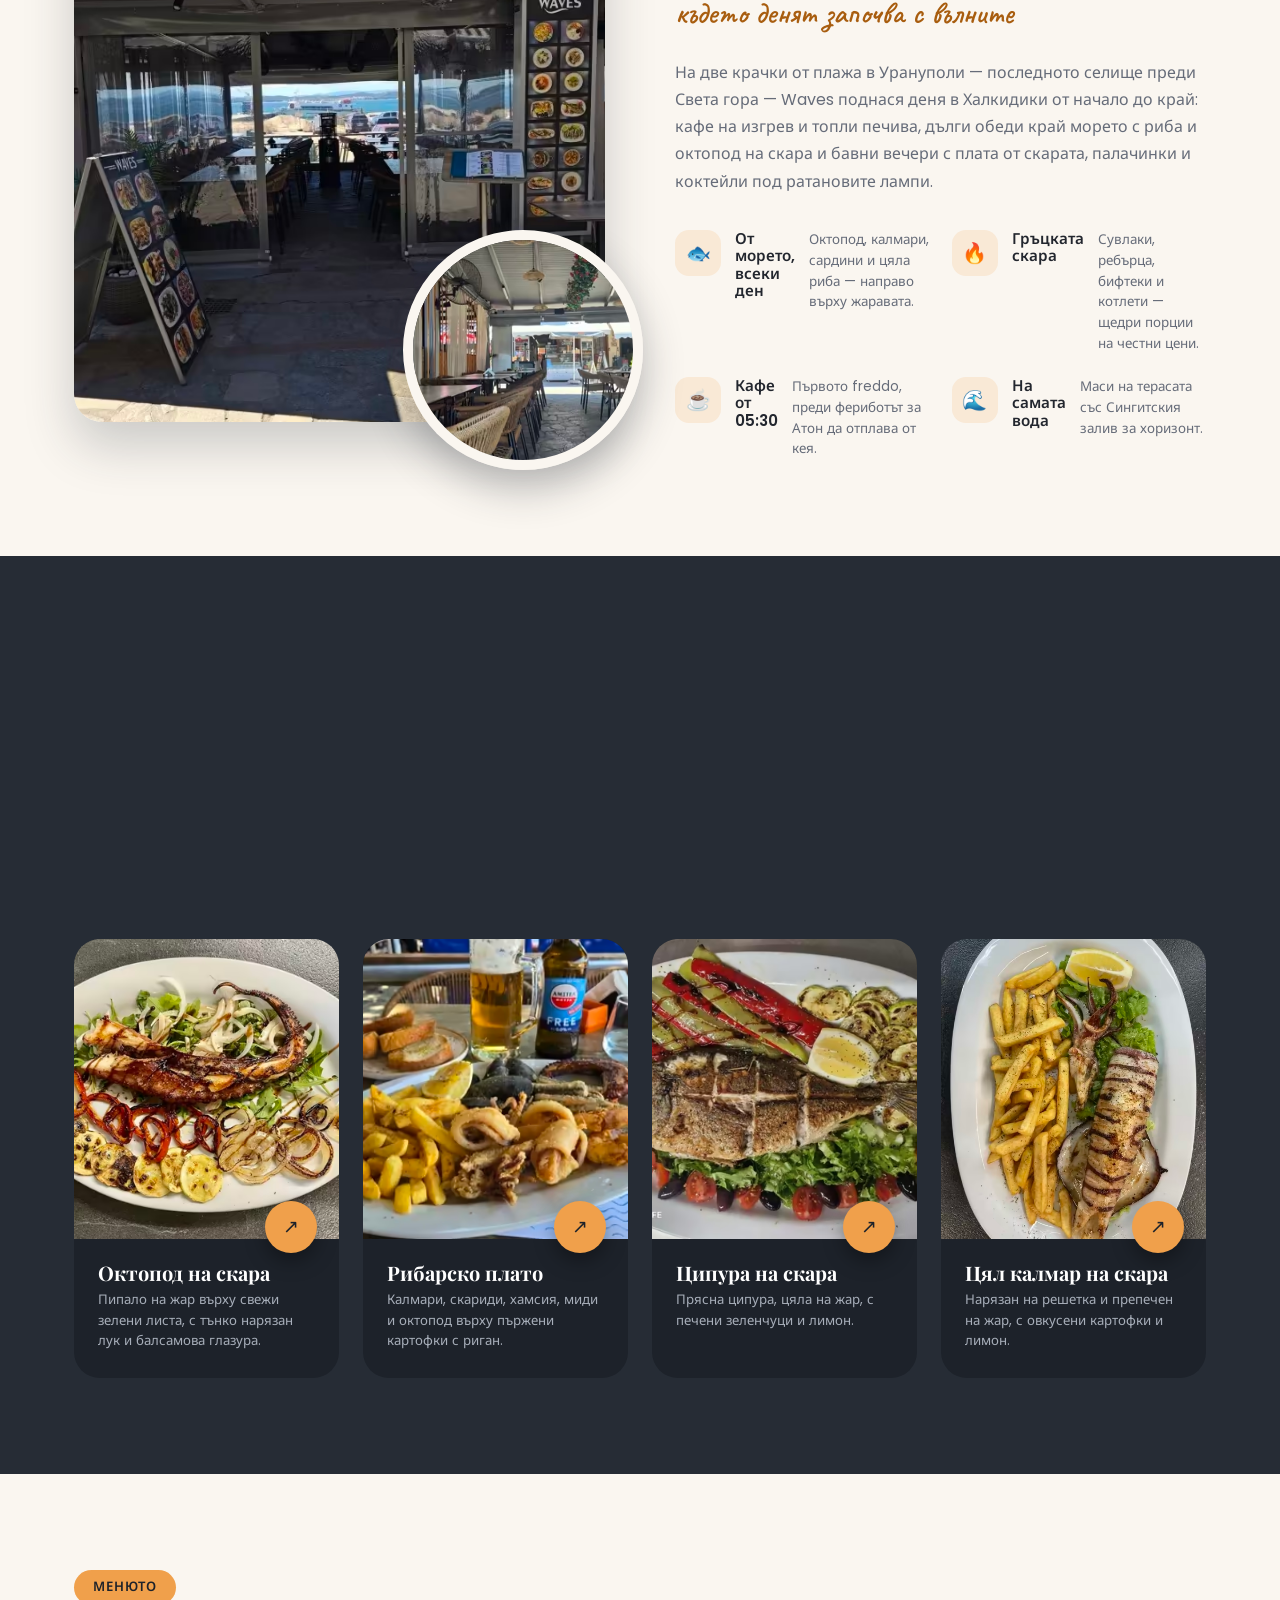
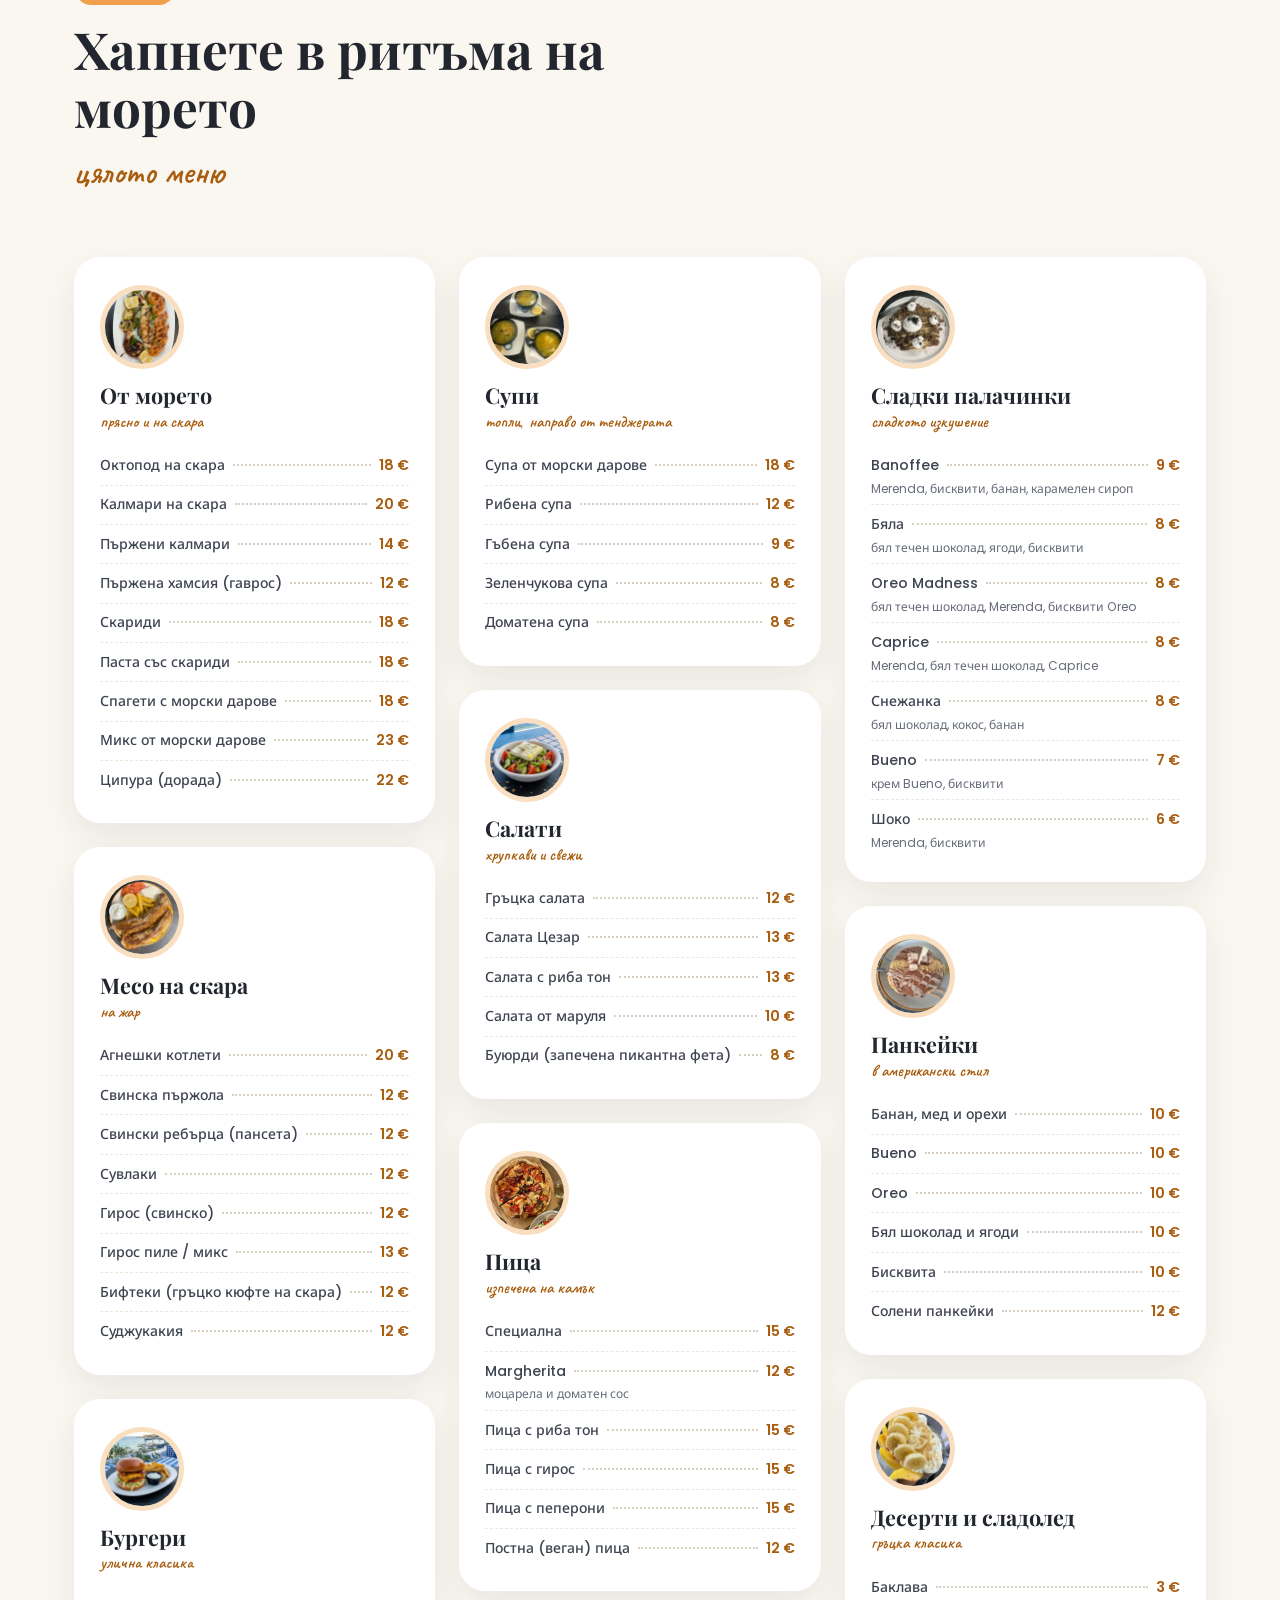
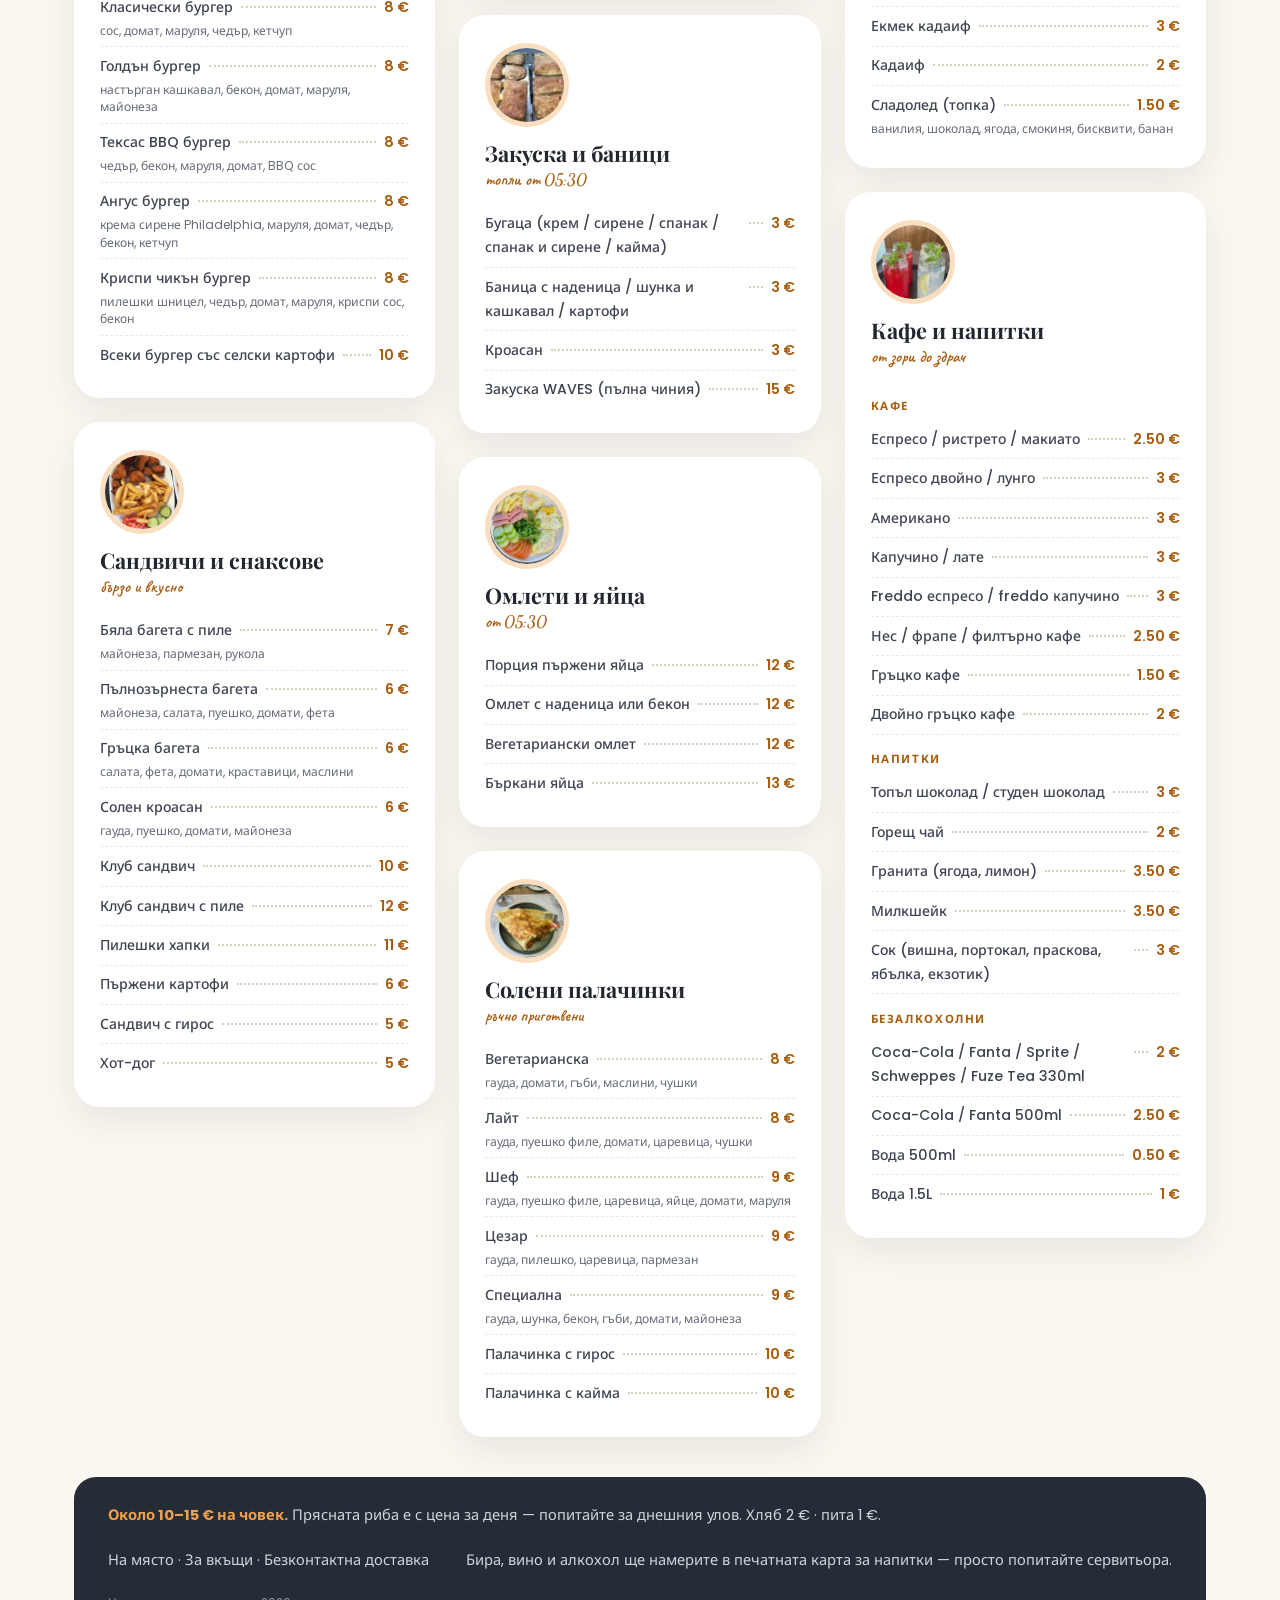
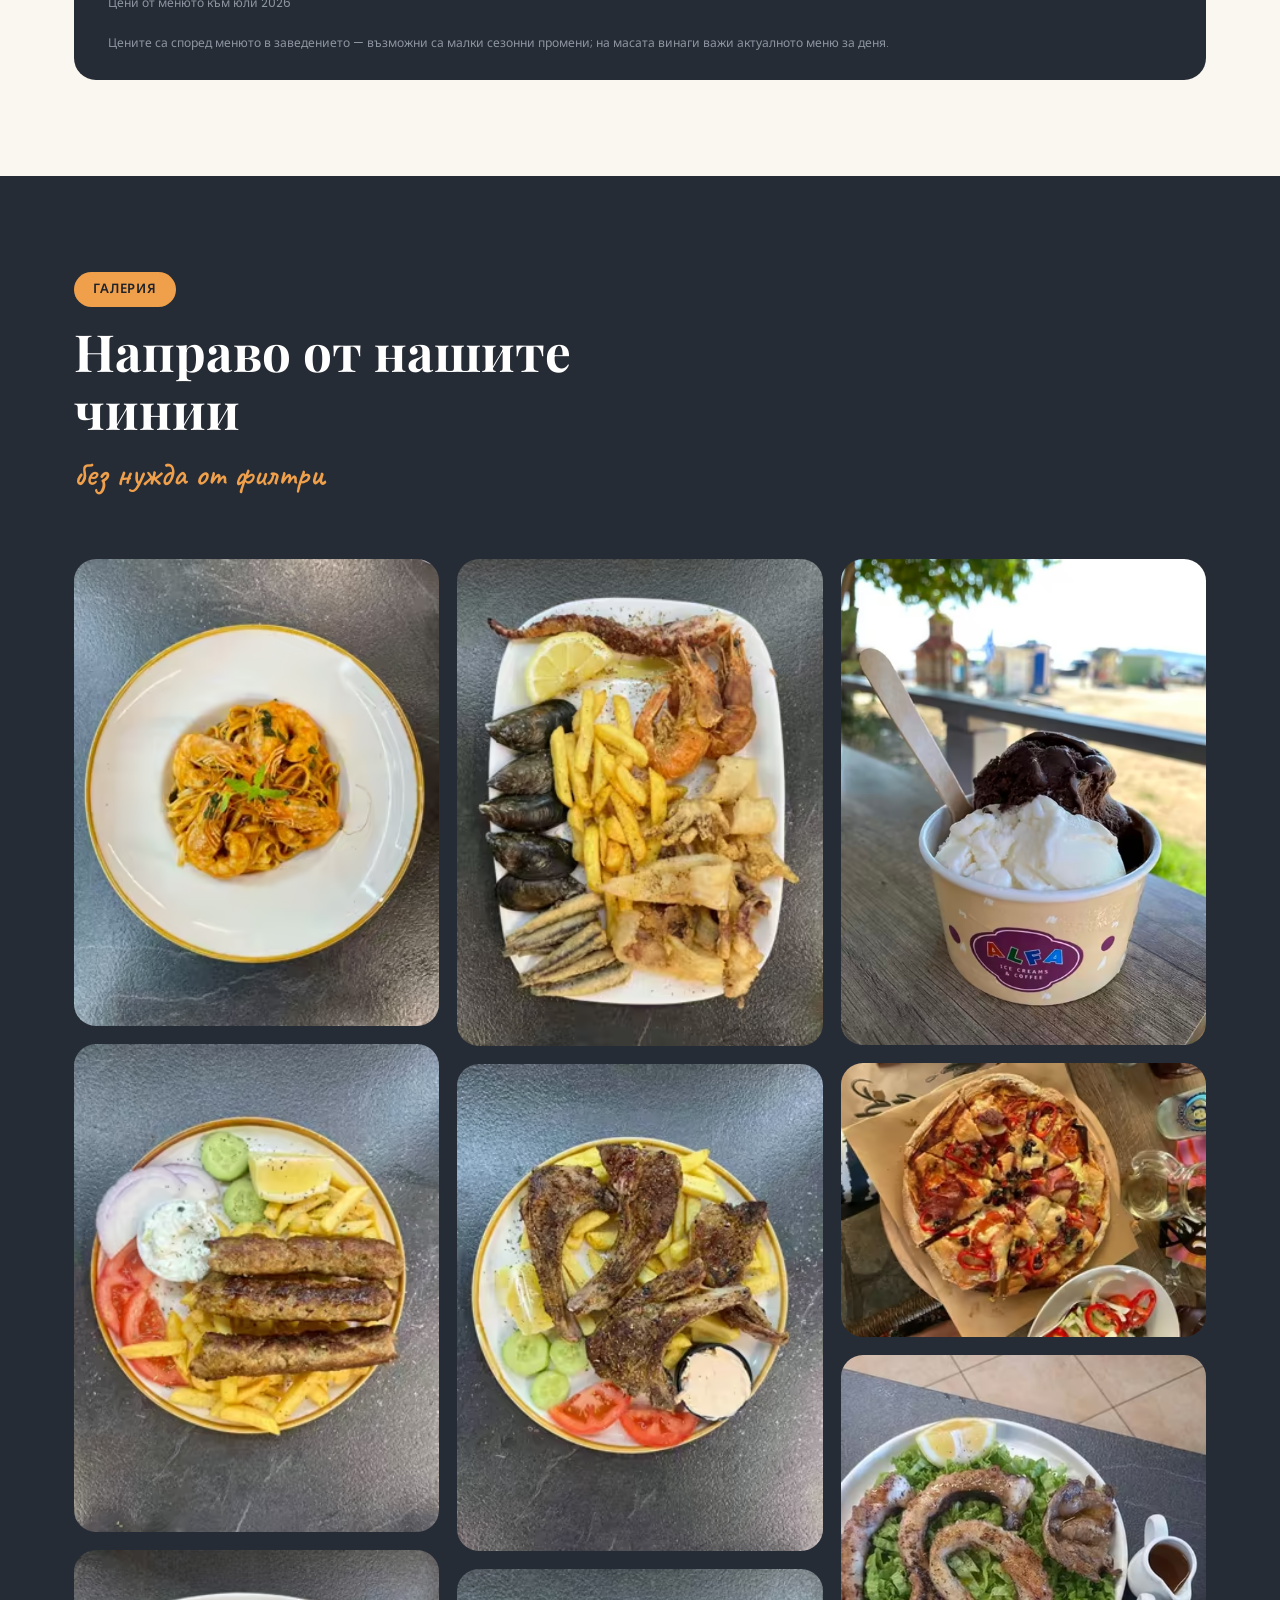
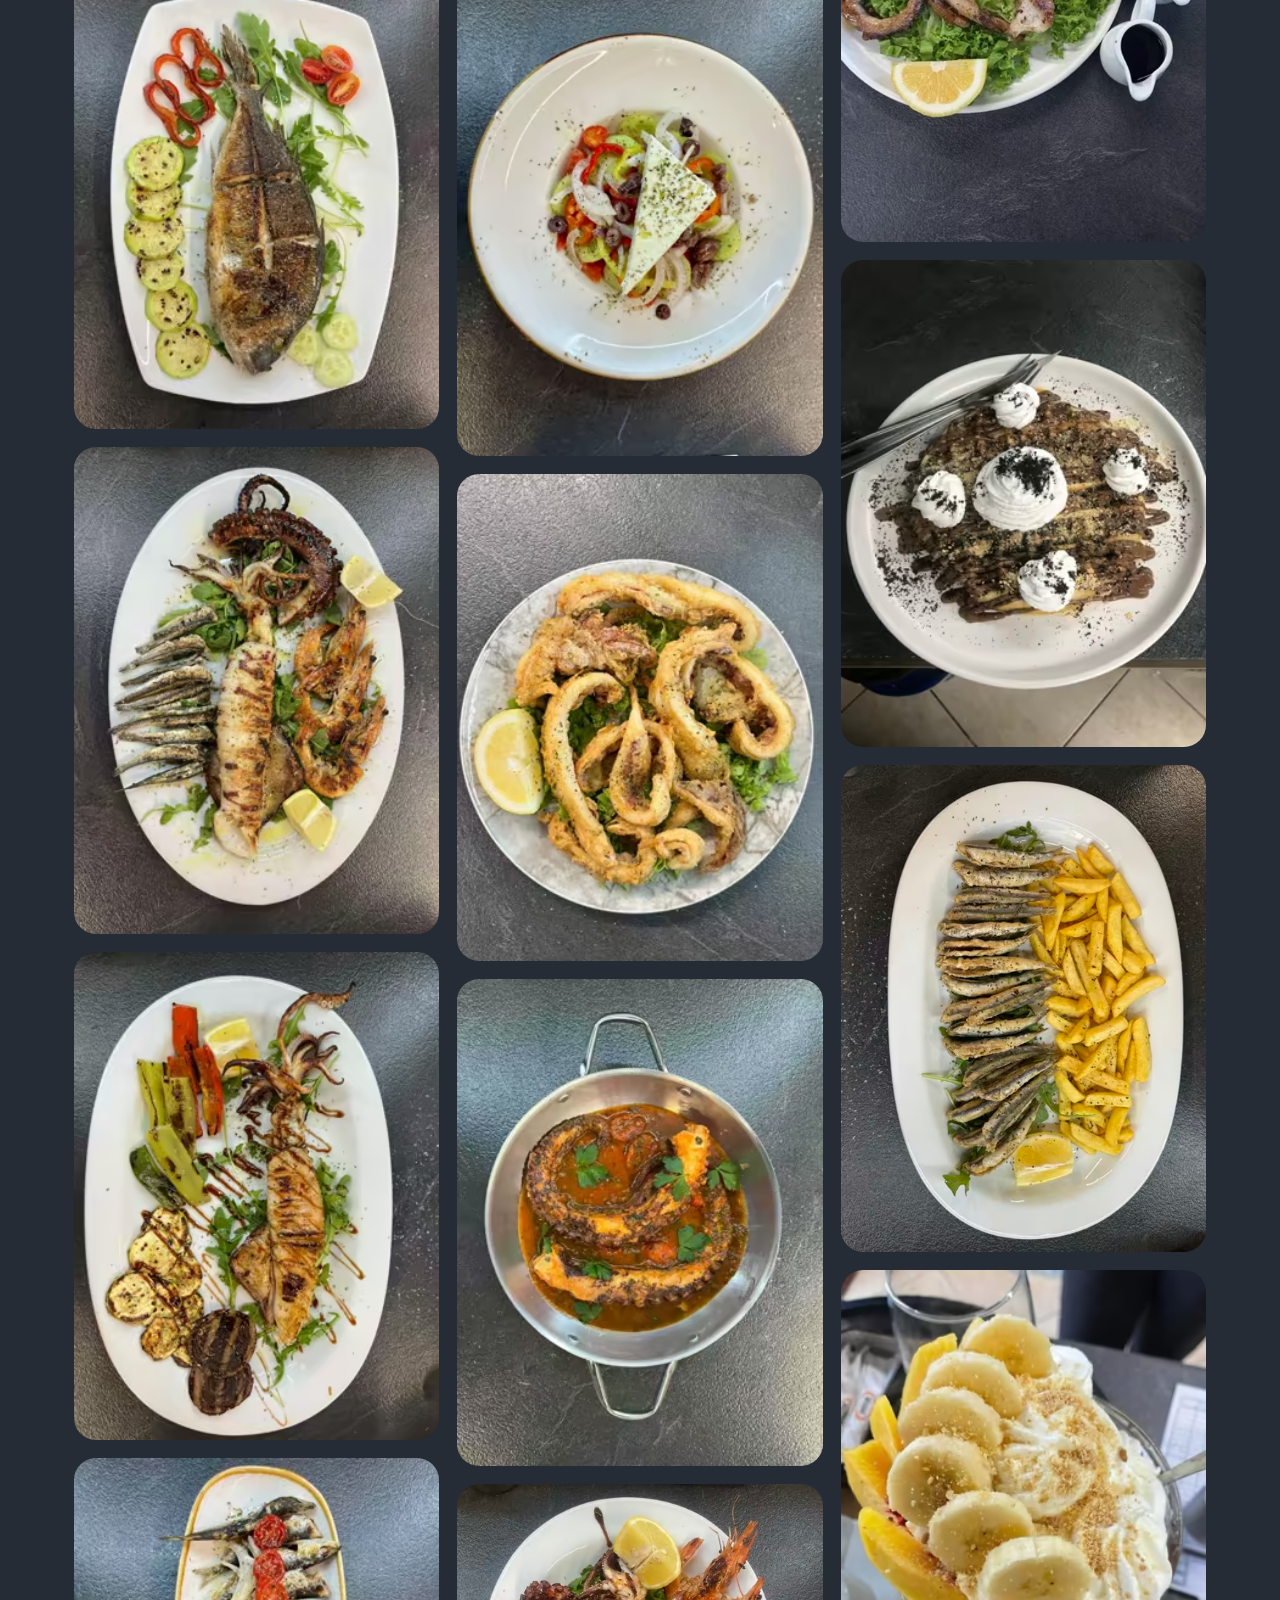
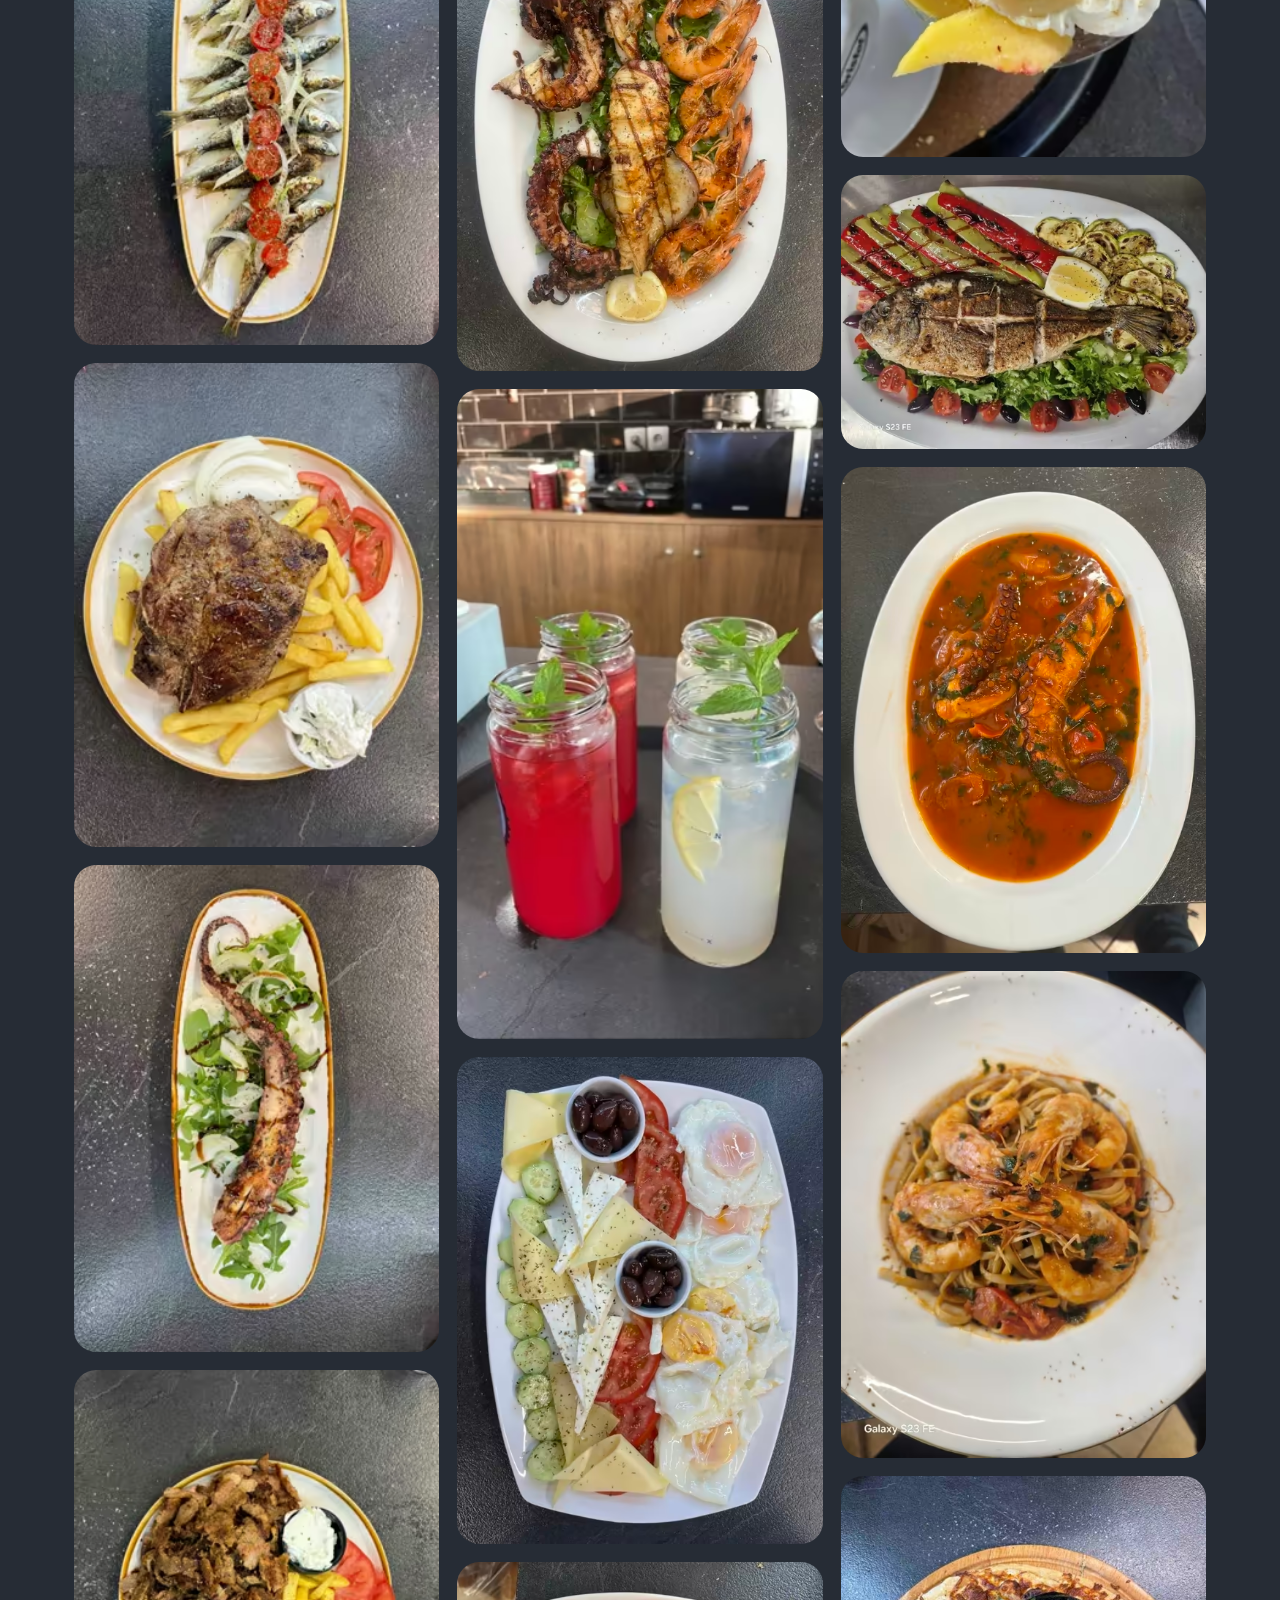
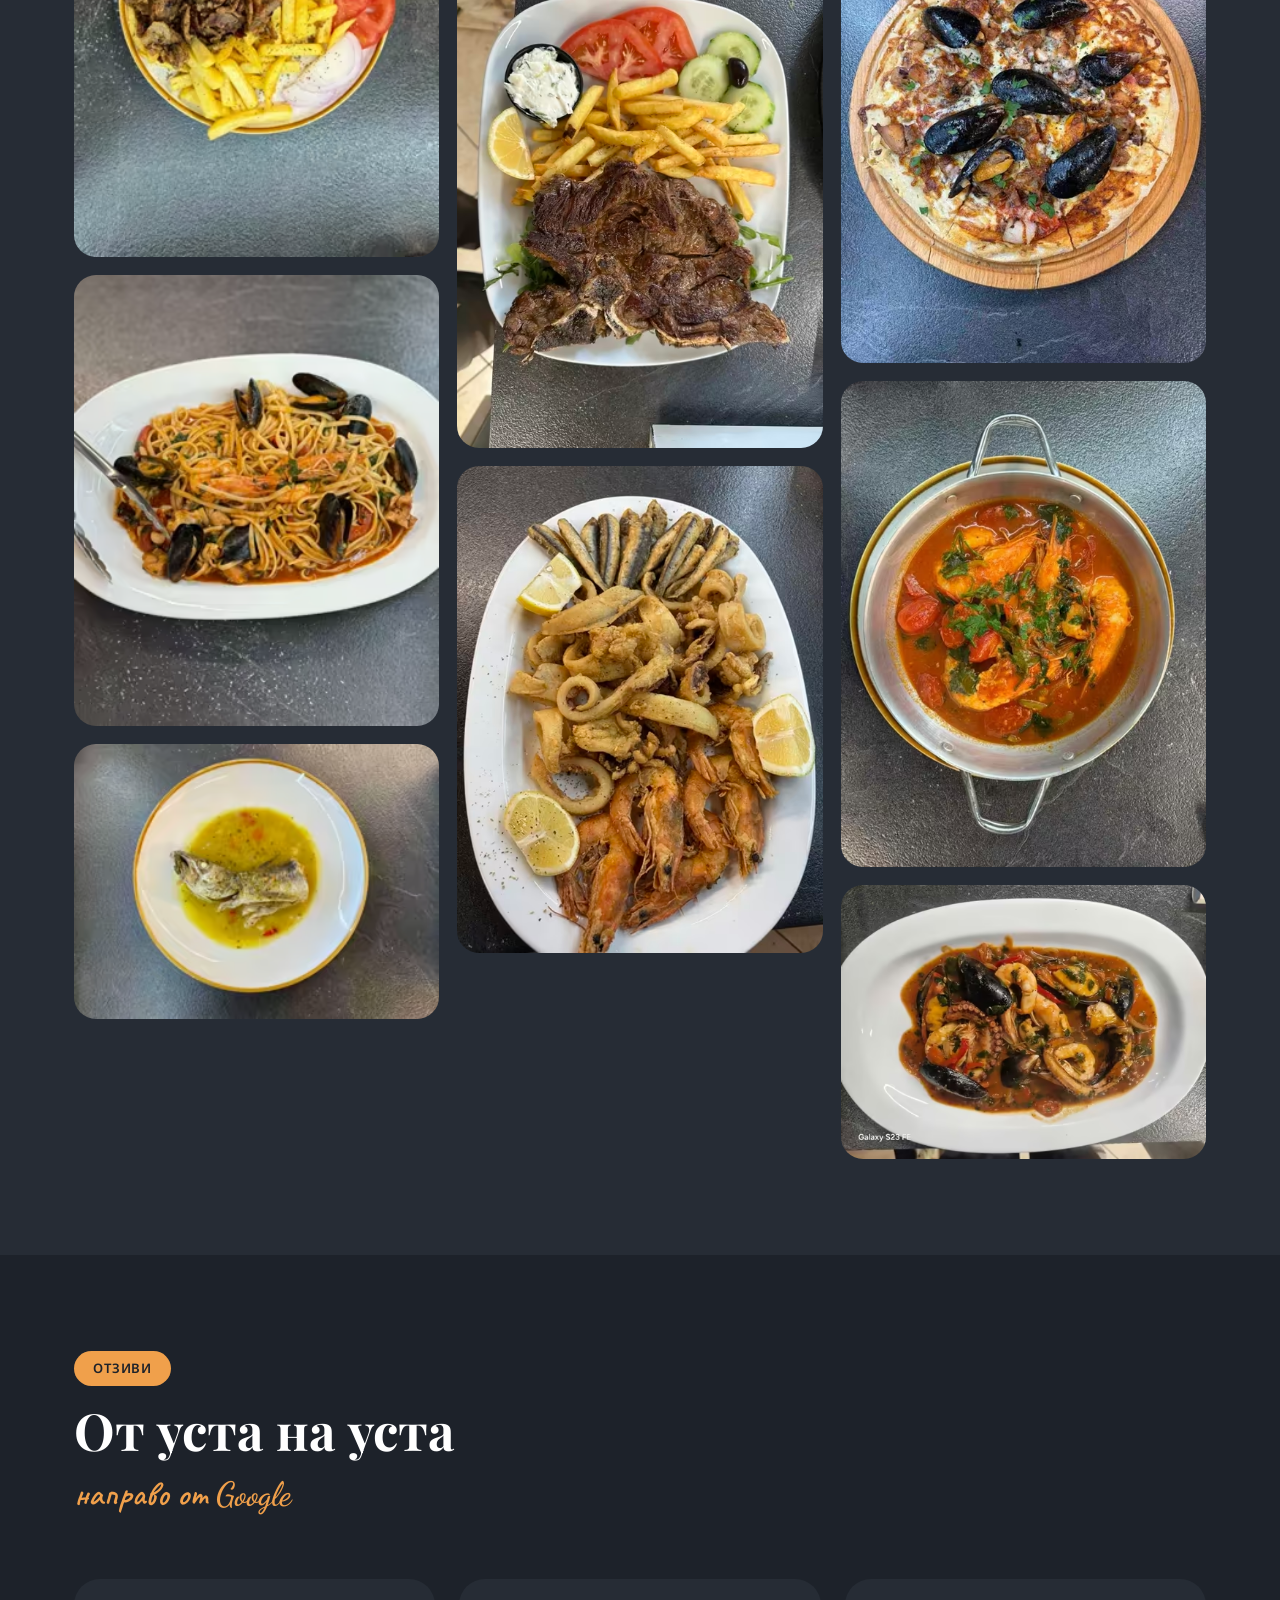
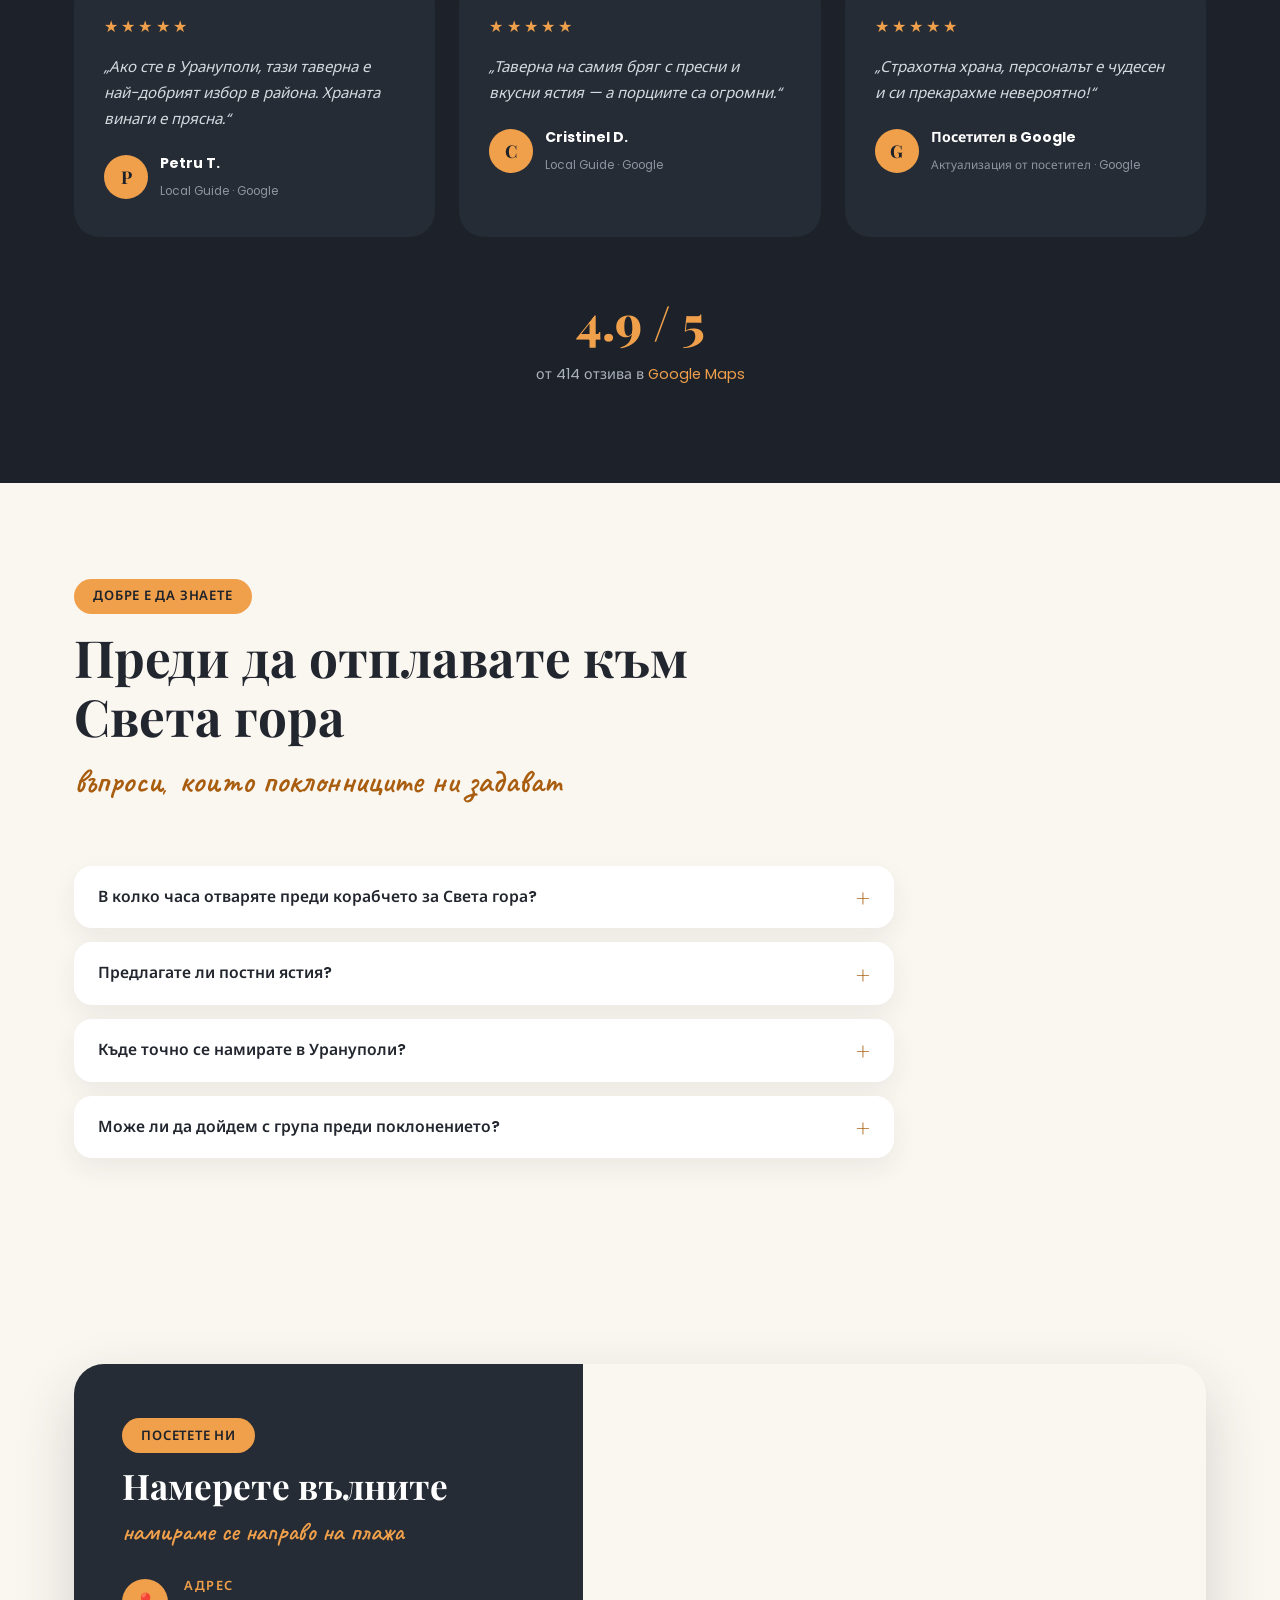
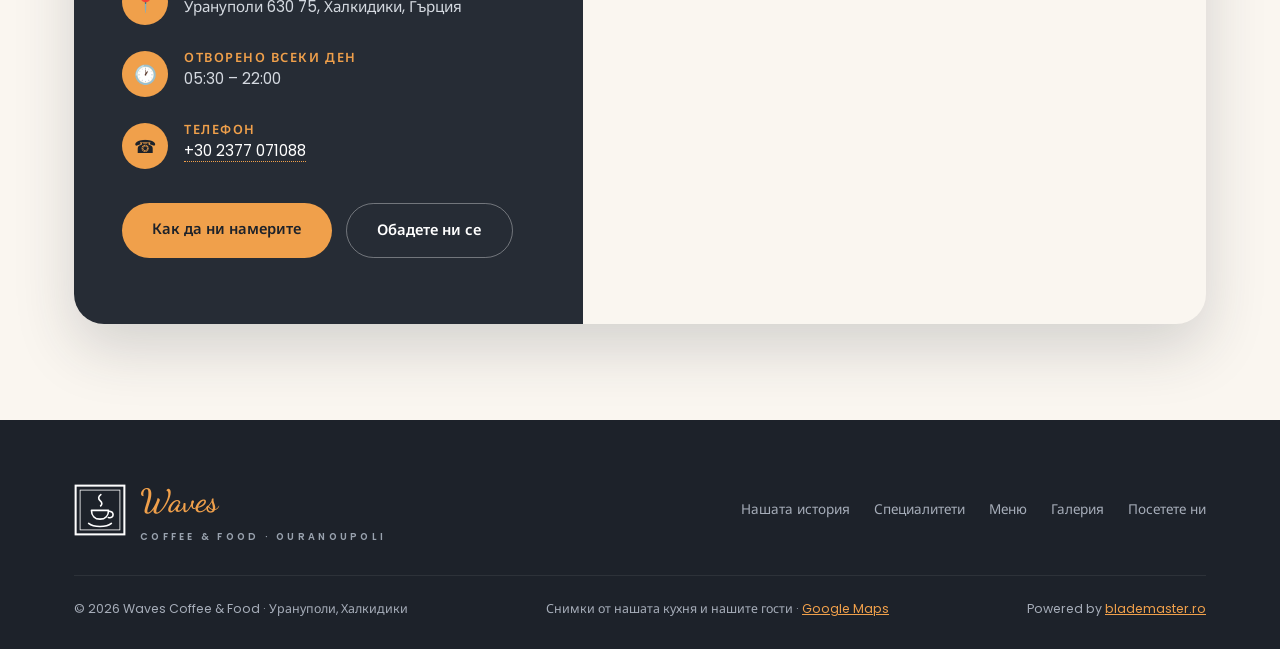
==== commit f8658be4: "Remove the last g12 leftovers so all six dictionaries have identical keys Co-Authored-By: Claude Fab" ====
--- a/bg/index.html
+++ b/bg/index.html
@@ -1468,6 +1468,6 @@
   </div>
 </footer>
 
-<script src="/assets/app.4b2e255a.js" defer></script>
+<script src="/assets/app.3a1faa1d.js" defer></script>
 </body>
 </html>
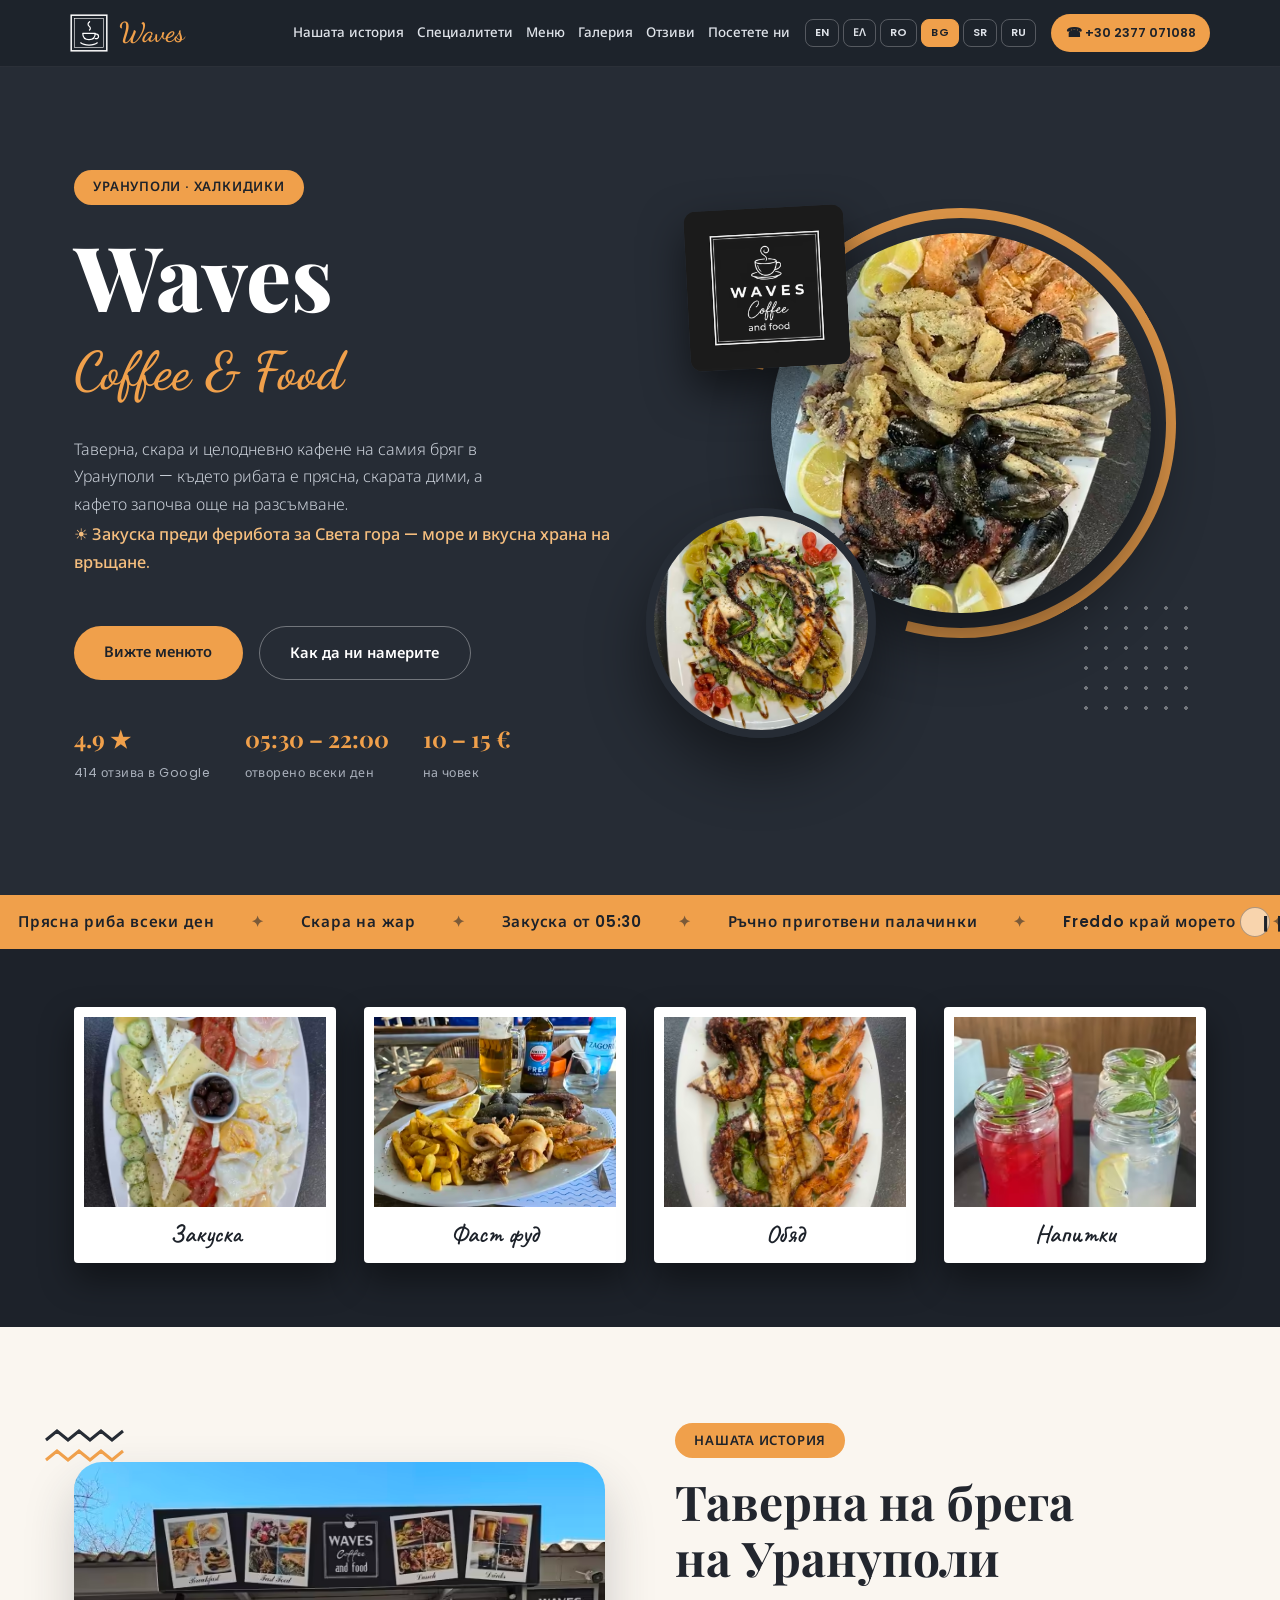
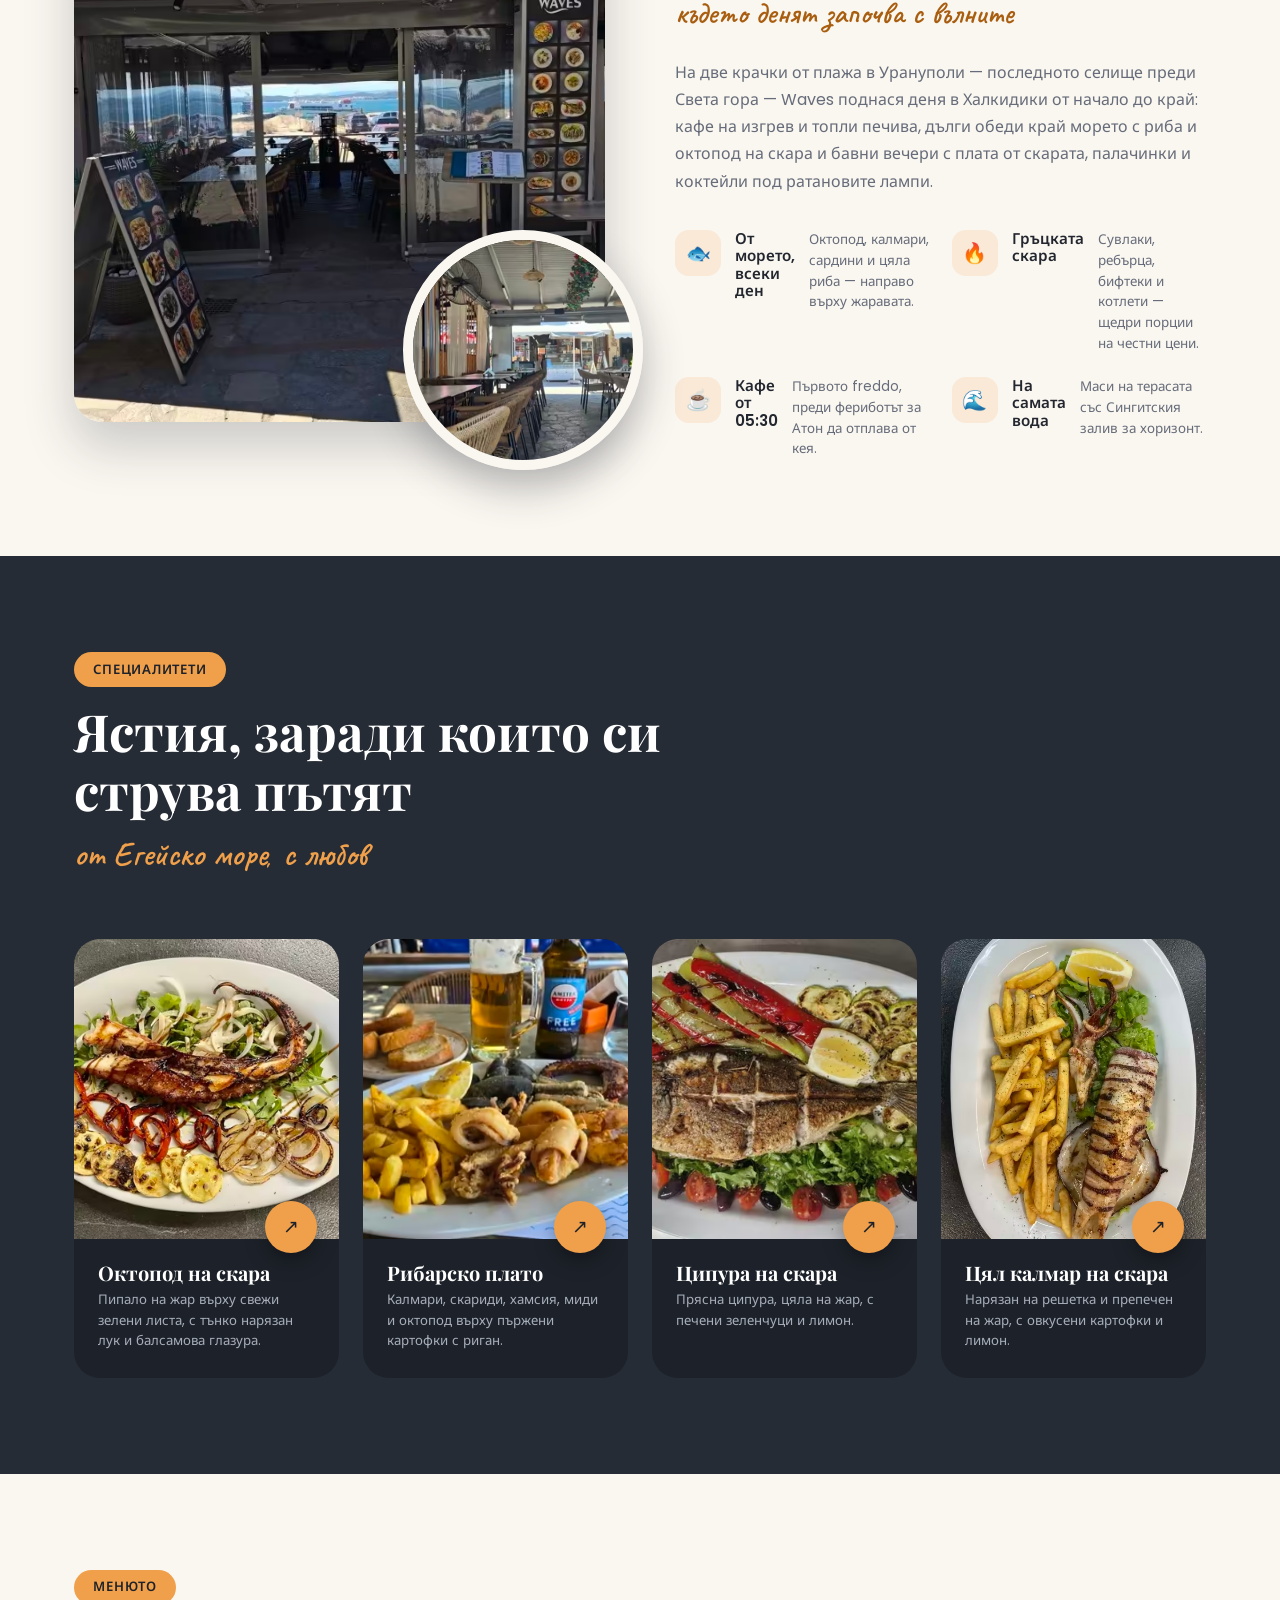
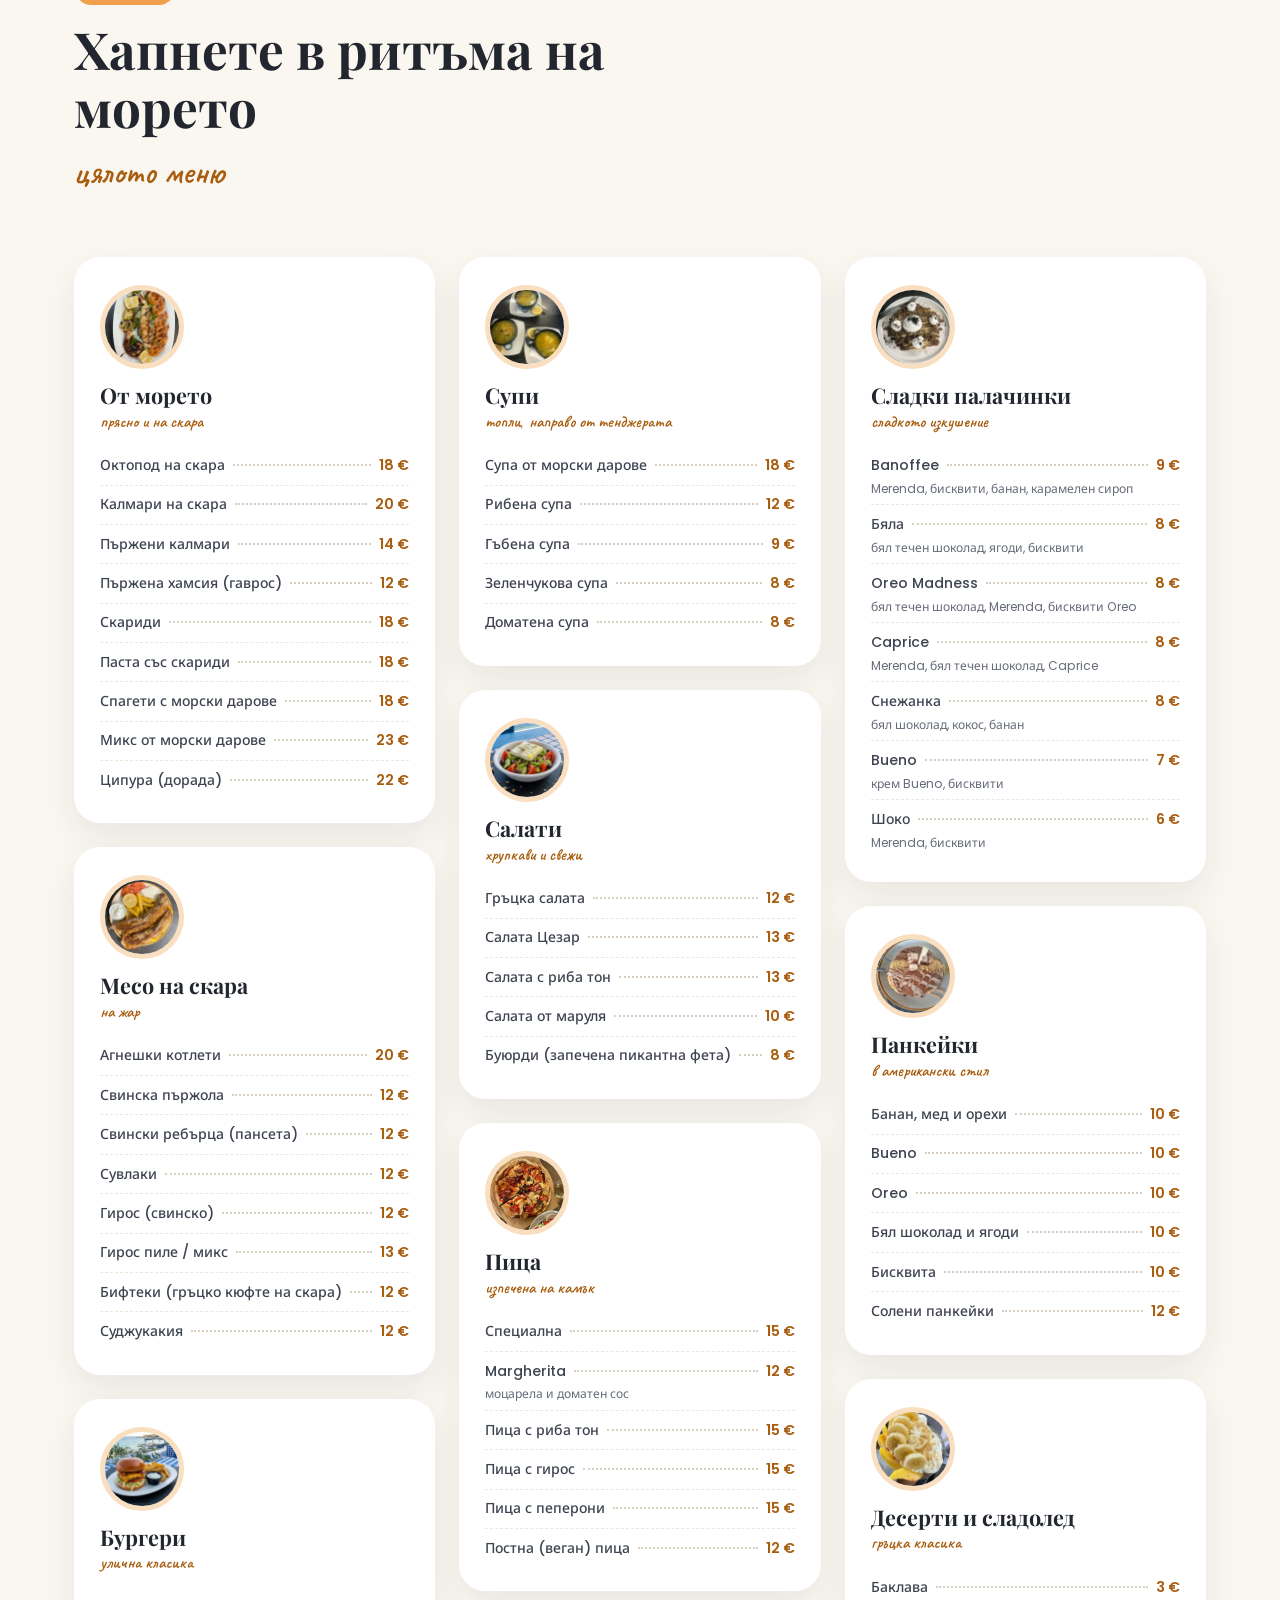
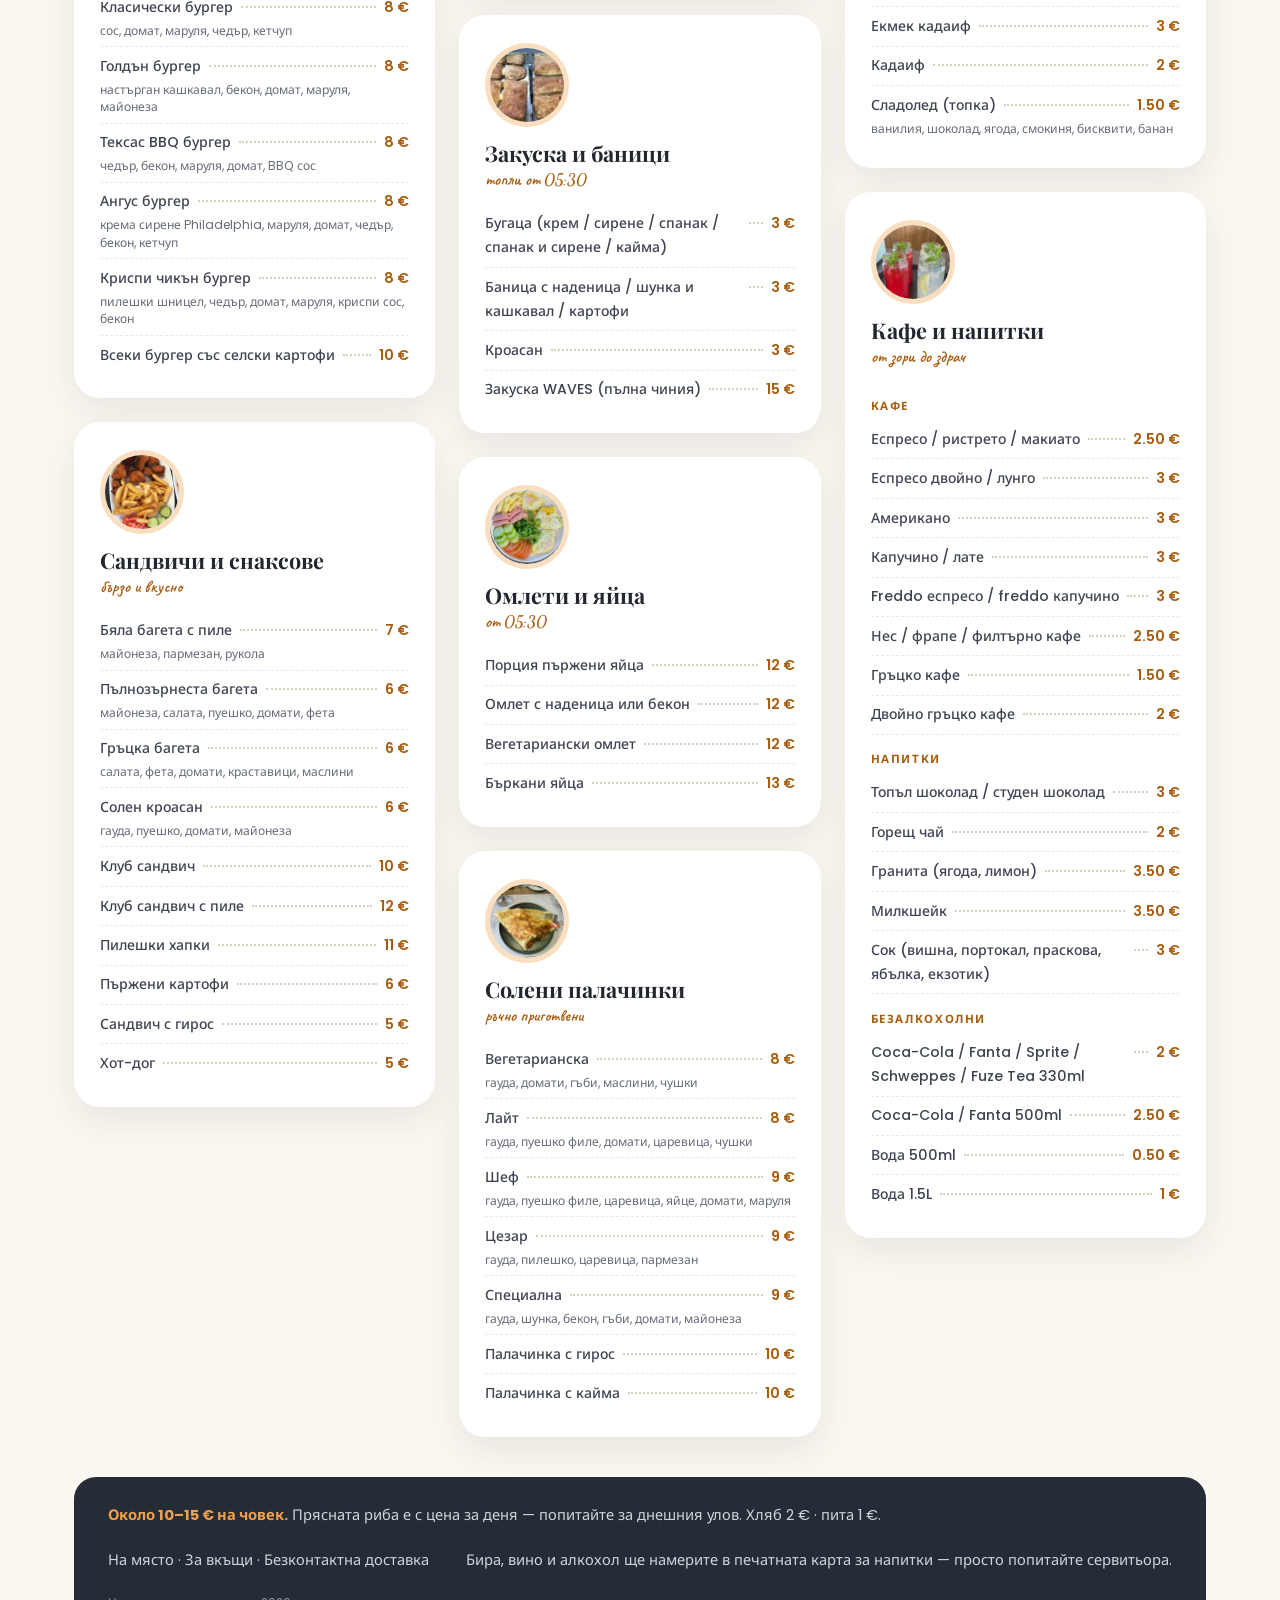
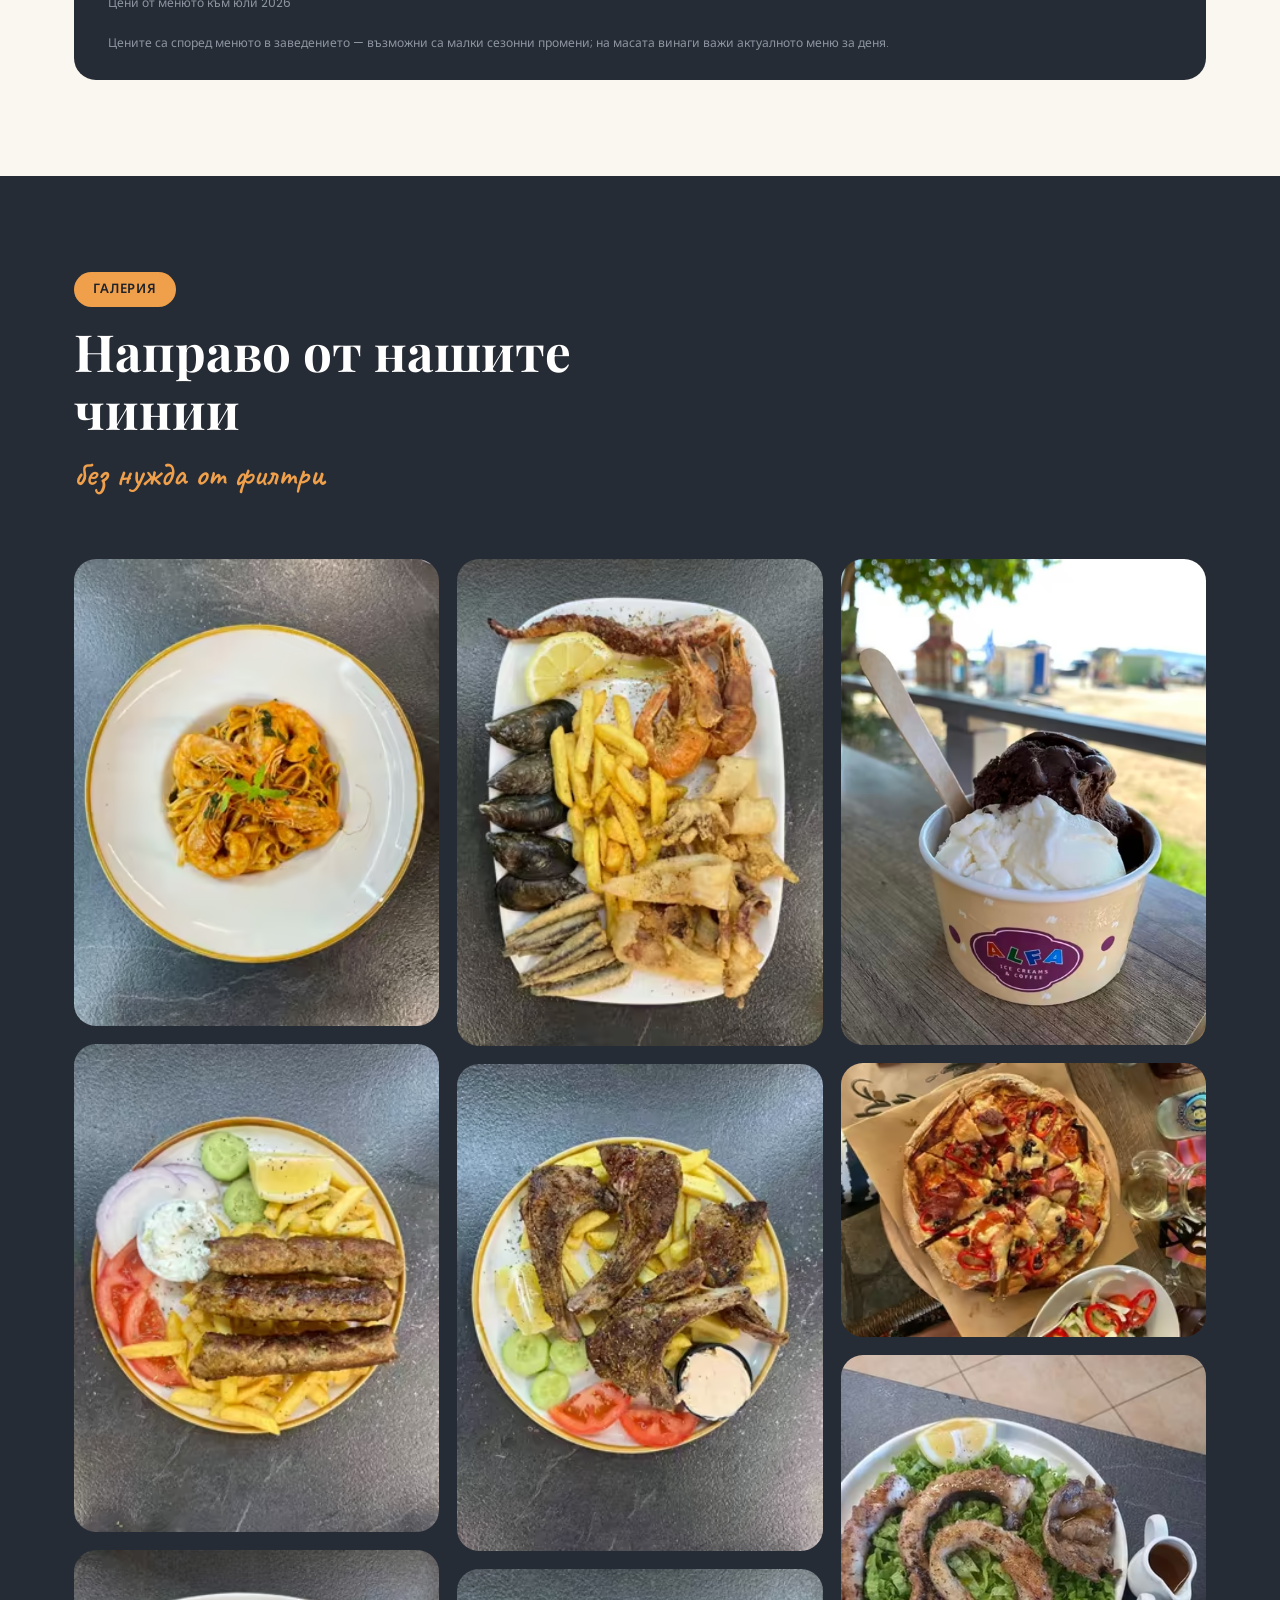
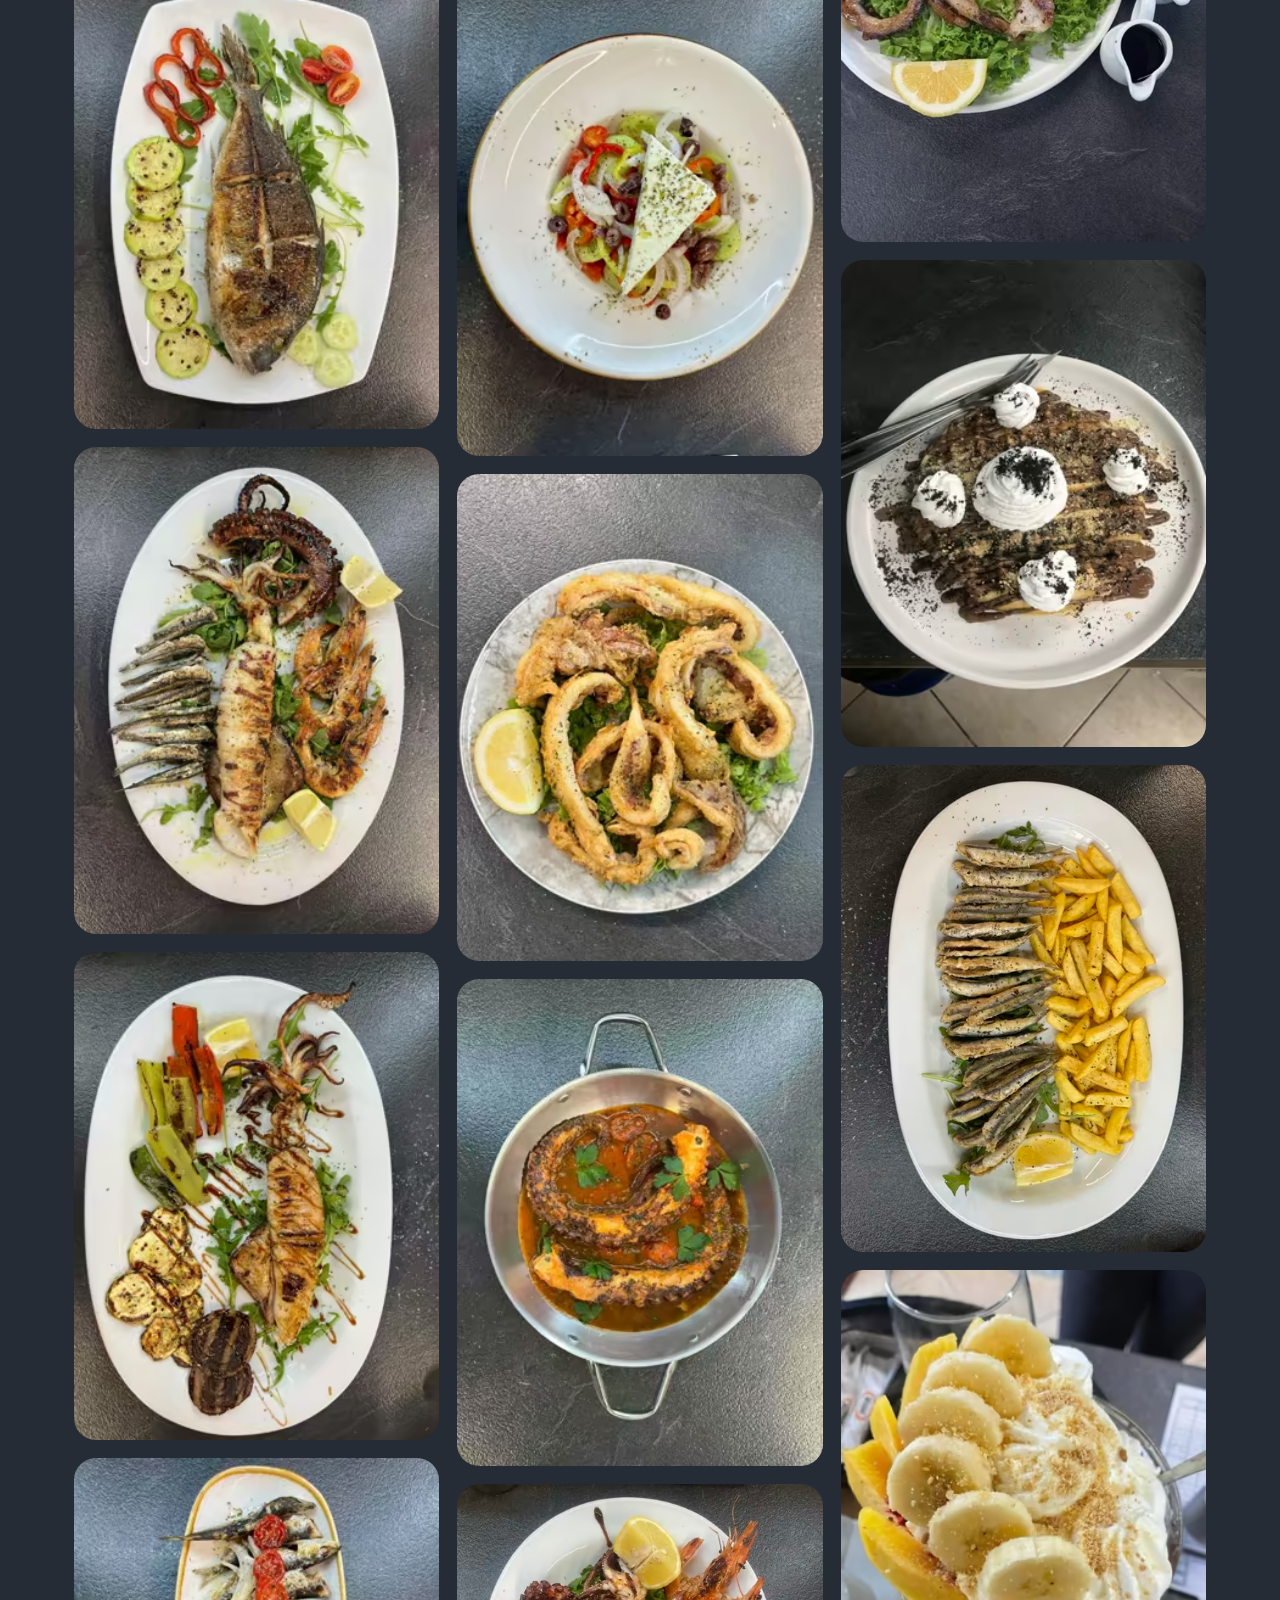
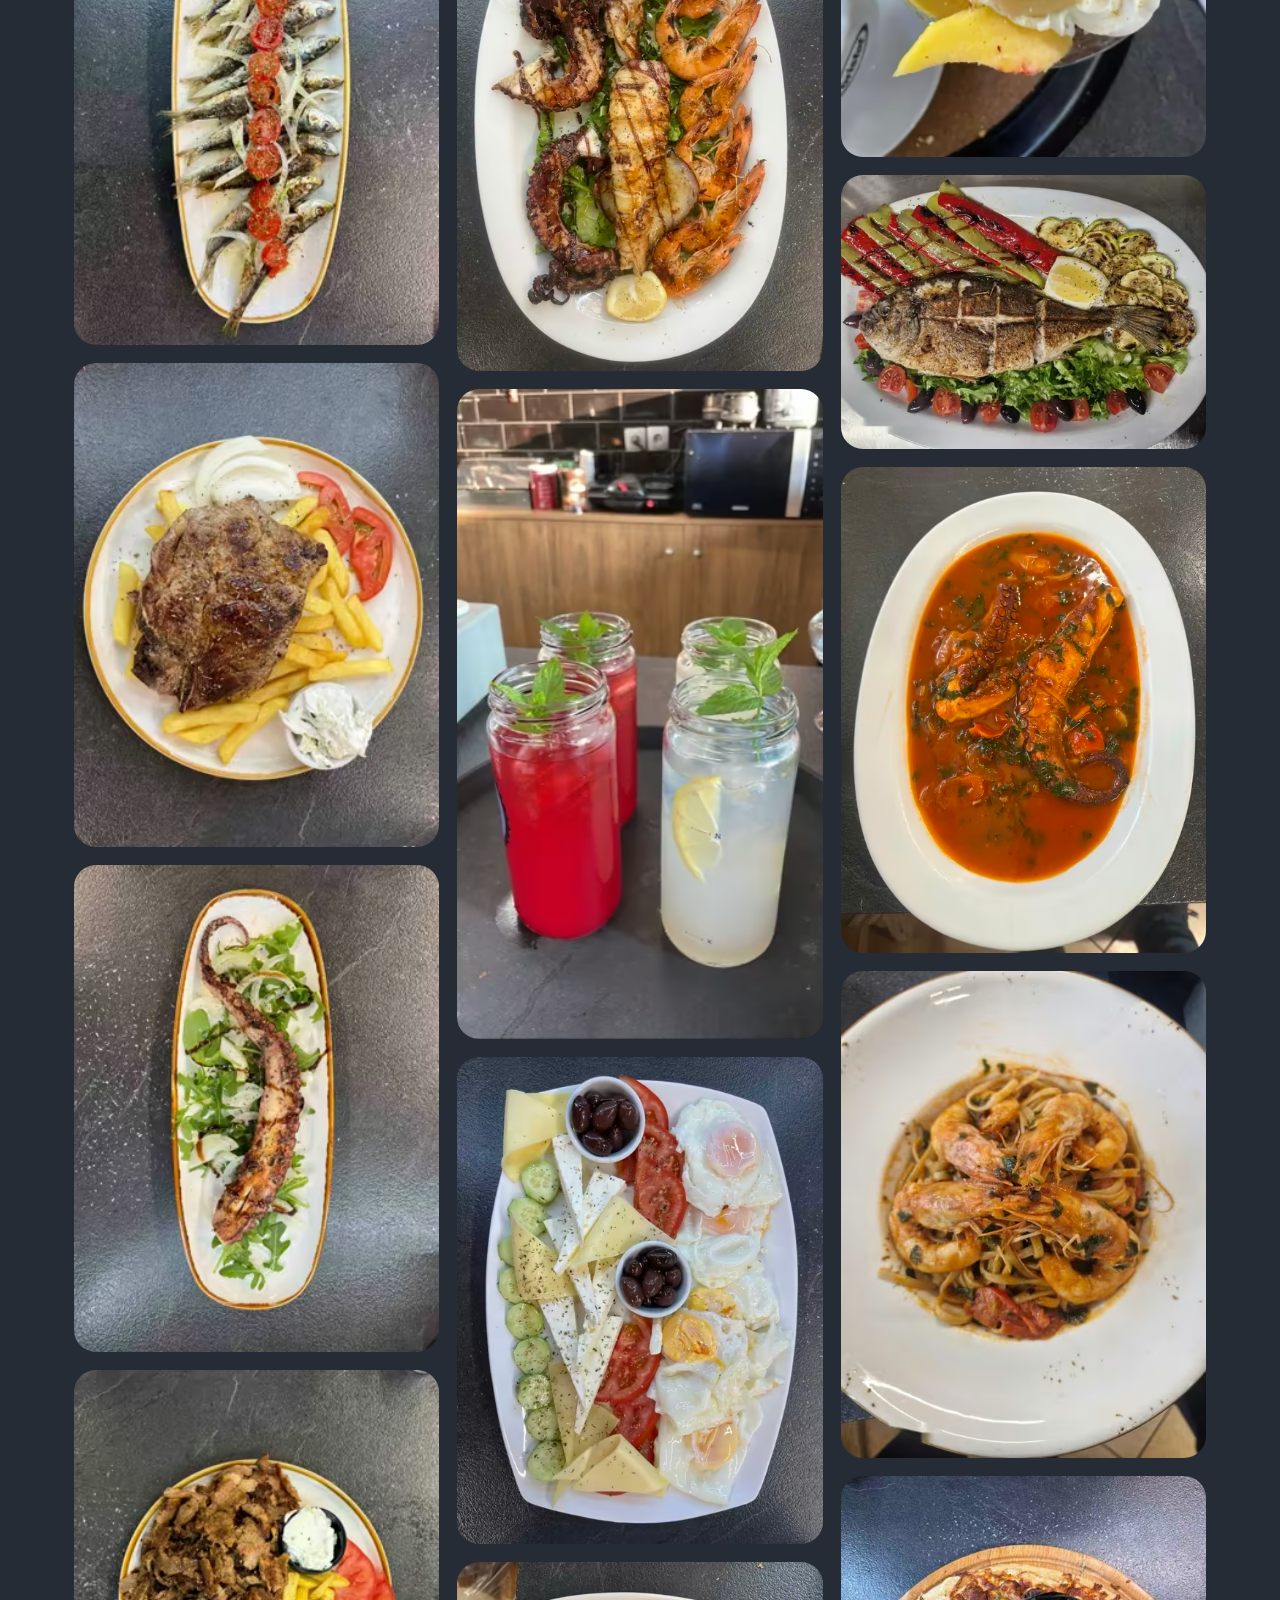
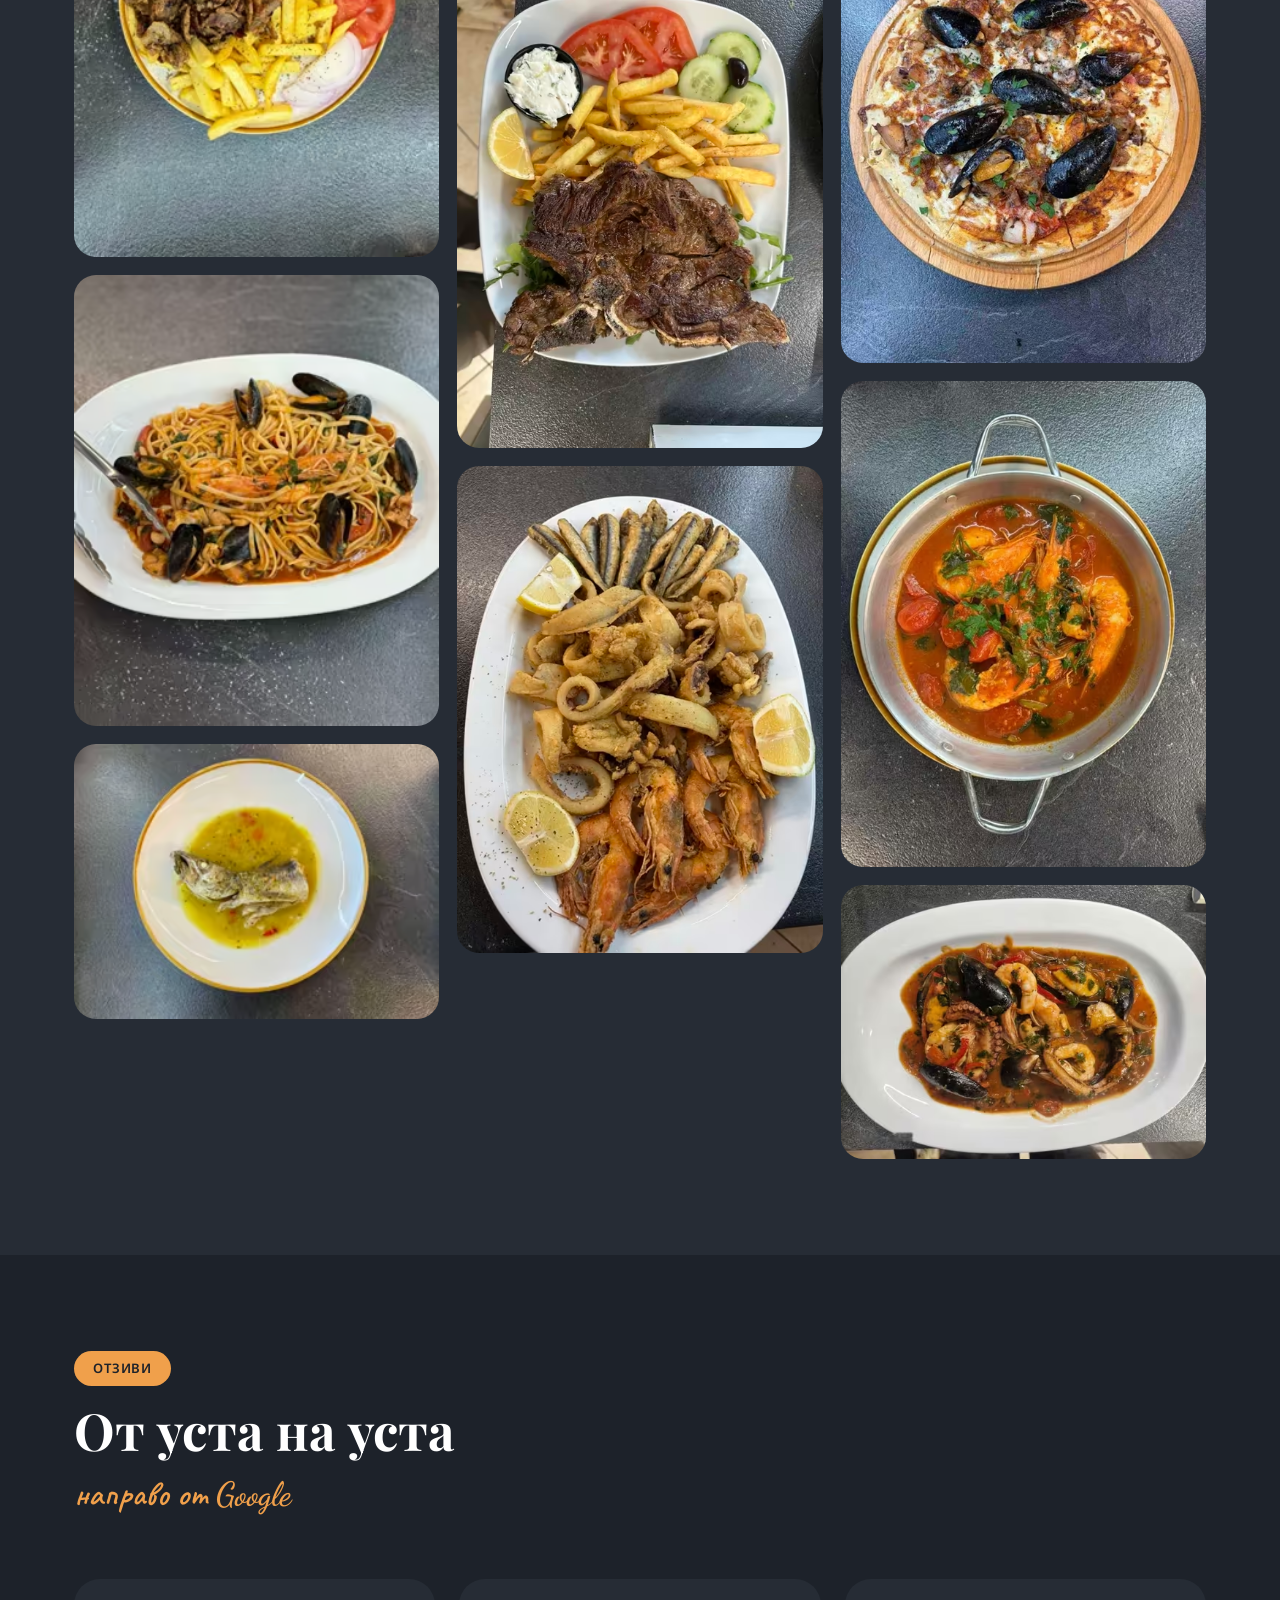
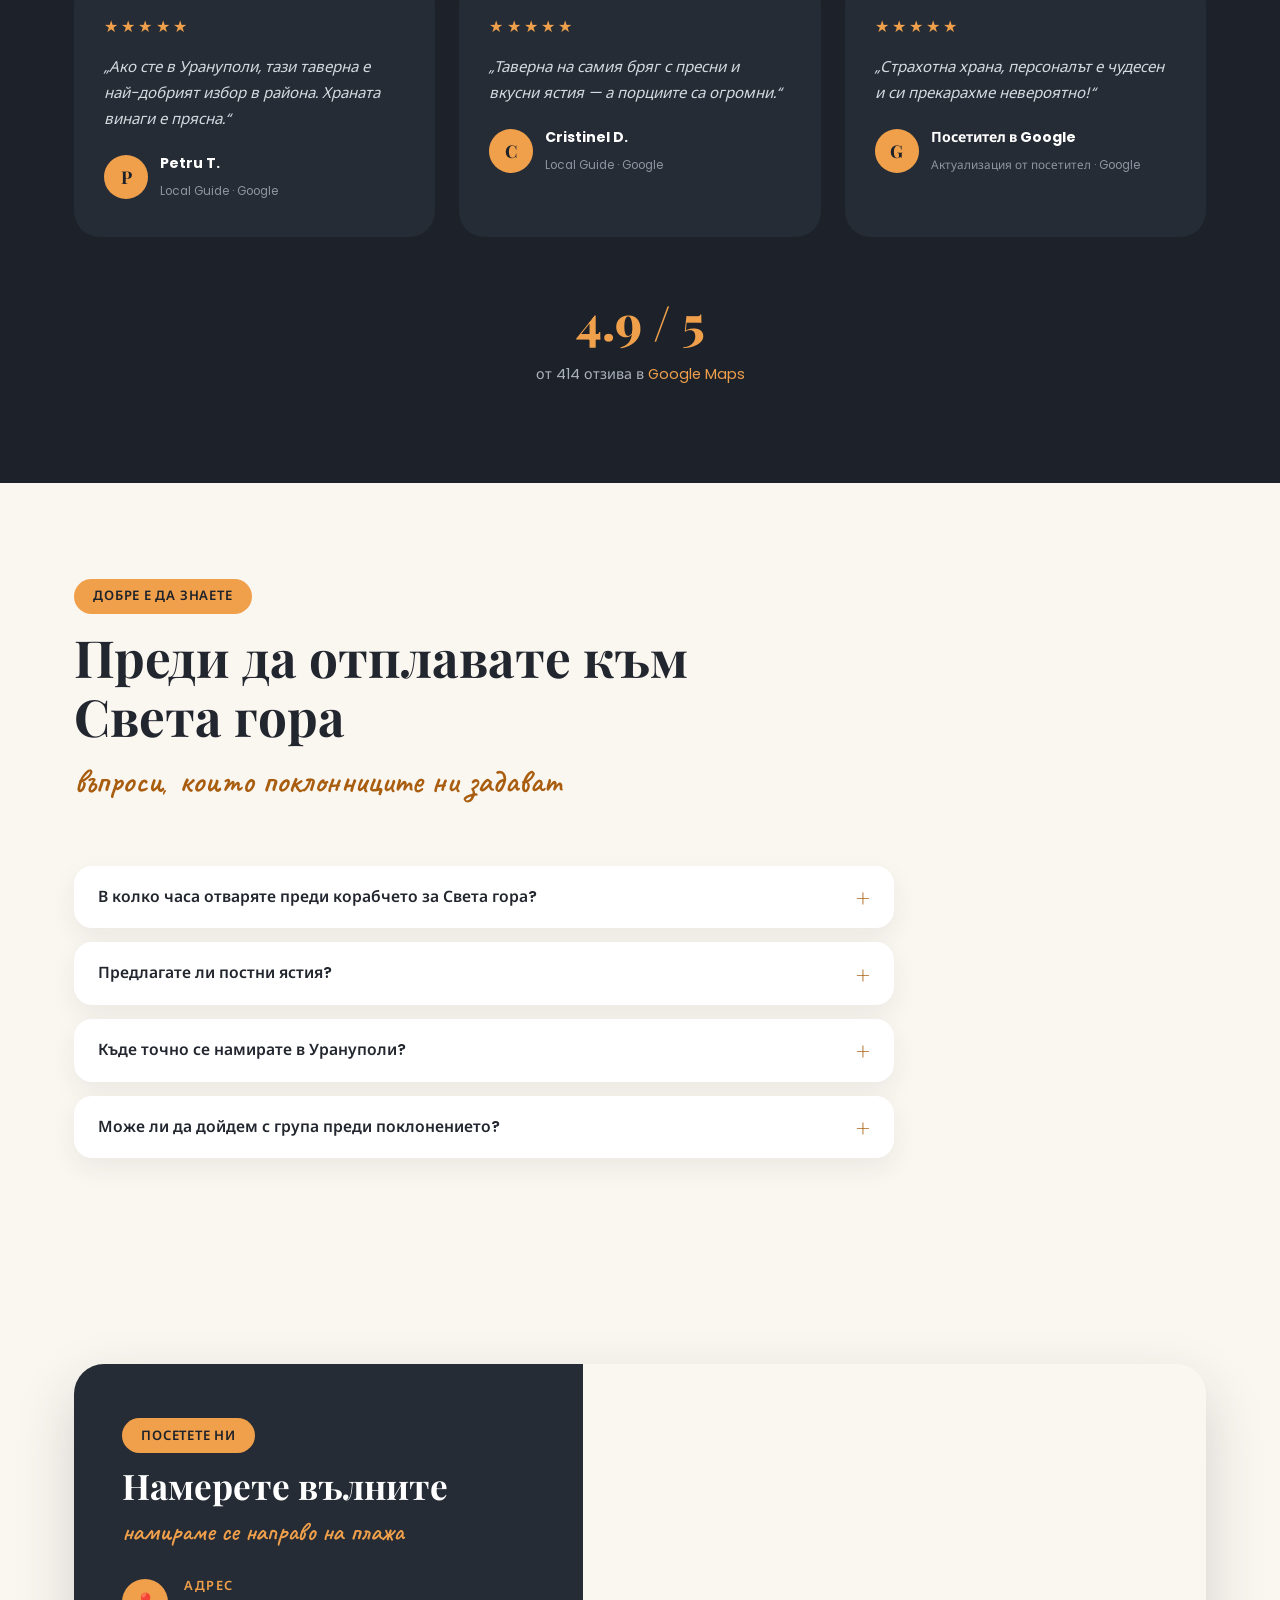
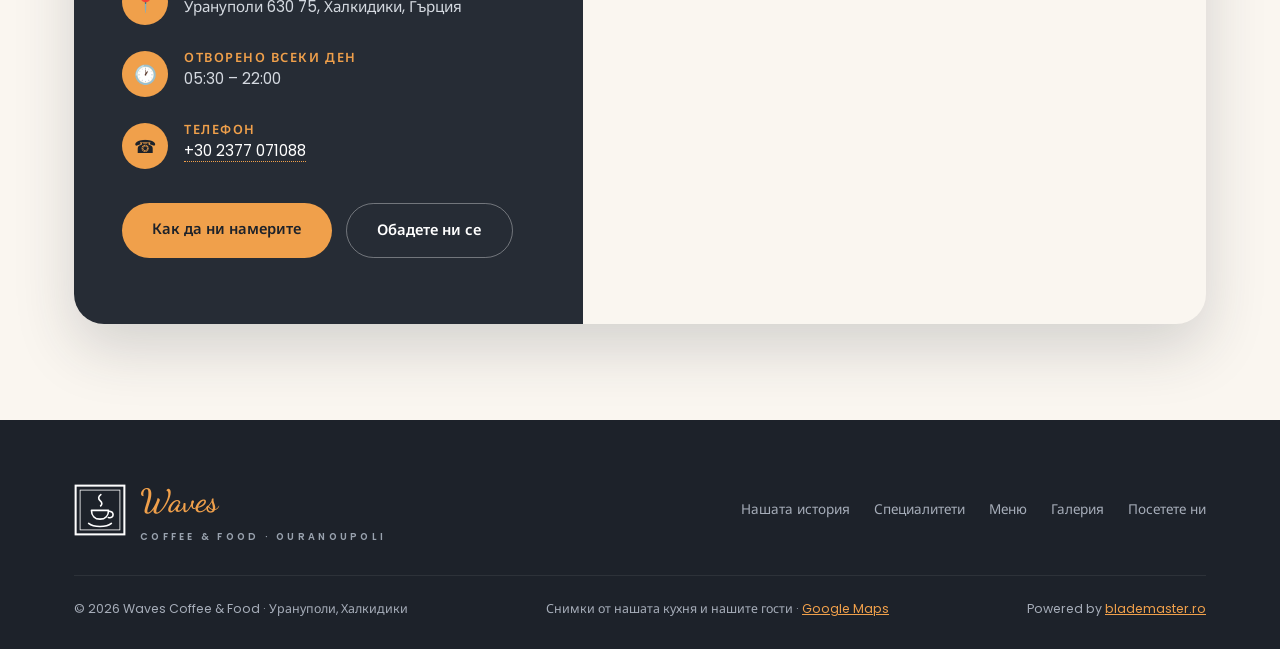
==== commit da381d53: "Remove baked-in phone watermarks from three gallery photos" ====
--- a/bg/index.html
+++ b/bg/index.html
@@ -1285,7 +1285,7 @@
     <div class="sig-grid">
       <article class="sig-card reveal"><picture><source type="image/avif" srcset="/images/octopus-grill-500.avif?v=8d5b9025 500w, /images/octopus-grill-800.avif?v=bd52a7ea 800w" sizes="(max-width:640px) 100vw, (max-width:1020px) 50vw, 280px"><source type="image/webp" srcset="/images/octopus-grill-500.webp?v=8df92352 500w, /images/octopus-grill-800.webp?v=ca1b45da 800w" sizes="(max-width:640px) 100vw, (max-width:1020px) 50vw, 280px"><img src="/images/octopus-grill-800.jpg?v=8f40e3ca" sizes="(max-width:640px) 100vw, (max-width:1020px) 50vw, 280px" width="800" height="600" alt="Октопод на скара" data-i18n-attr="alt:s1_h" loading="lazy" srcset="/images/octopus-grill-500.jpg 500w, /images/octopus-grill-800.jpg 800w"></picture><span class="sig-arrow" aria-hidden="true">↗</span><div class="sig-body"><h3 data-i18n="s1_h">Октопод на скара</h3><p data-i18n="s1_p">Пипало на жар върху свежи зелени листа, с тънко нарязан лук и балсамова глазура.</p></div></article>
       <article class="sig-card reveal"><picture><source type="image/avif" srcset="/images/fried-platter-500.avif?v=380c8a98 500w, /images/fried-platter-800.avif?v=f2b2cdc7 800w" sizes="(max-width:640px) 100vw, (max-width:1020px) 50vw, 280px"><source type="image/webp" srcset="/images/fried-platter-500.webp?v=4e0593c4 500w, /images/fried-platter-800.webp?v=28a3a450 800w" sizes="(max-width:640px) 100vw, (max-width:1020px) 50vw, 280px"><img src="/images/fried-platter-800.jpg?v=8bb4ff12" sizes="(max-width:640px) 100vw, (max-width:1020px) 50vw, 280px" width="800" height="450" alt="Fried seafood platter" loading="lazy" srcset="/images/fried-platter-500.jpg 500w, /images/fried-platter-800.jpg 800w"></picture><span class="sig-arrow" aria-hidden="true">↗</span><div class="sig-body"><h3 data-i18n="s2_h">Рибарско плато</h3><p data-i18n="s2_p">Калмари, скариди, хамсия, миди и октопод върху пържени картофки с риган.</p></div></article>
-      <article class="sig-card reveal"><picture><source type="image/avif" srcset="/images/dorada-platter-500.avif?v=38fbf22e 500w, /images/dorada-platter-800.avif?v=4788ee7b 800w" sizes="(max-width:640px) 100vw, (max-width:1020px) 50vw, 280px"><source type="image/webp" srcset="/images/dorada-platter-500.webp?v=b2374737 500w, /images/dorada-platter-800.webp?v=3b412c12 800w" sizes="(max-width:640px) 100vw, (max-width:1020px) 50vw, 280px"><img src="/images/dorada-platter-800.jpg?v=8d4eba5d" sizes="(max-width:640px) 100vw, (max-width:1020px) 50vw, 280px" width="800" height="600" alt="Ципура на скара" data-i18n-attr="alt:s3_h" loading="lazy" srcset="/images/dorada-platter-500.jpg 500w, /images/dorada-platter-800.jpg 800w"></picture><span class="sig-arrow" aria-hidden="true">↗</span><div class="sig-body"><h3 data-i18n="s3_h">Ципура на скара</h3><p data-i18n="s3_p">Прясна ципура, цяла на жар, с печени зеленчуци и лимон.</p></div></article>
+      <article class="sig-card reveal"><picture><source type="image/avif" srcset="/images/dorada-platter-500.avif?v=141a3196 500w, /images/dorada-platter-800.avif?v=e7ac330c 800w" sizes="(max-width:640px) 100vw, (max-width:1020px) 50vw, 280px"><source type="image/webp" srcset="/images/dorada-platter-500.webp?v=0b861463 500w, /images/dorada-platter-800.webp?v=7b16a6d4 800w" sizes="(max-width:640px) 100vw, (max-width:1020px) 50vw, 280px"><img src="/images/dorada-platter-800.jpg?v=994ad4d6" sizes="(max-width:640px) 100vw, (max-width:1020px) 50vw, 280px" width="800" height="600" alt="Ципура на скара" data-i18n-attr="alt:s3_h" loading="lazy" srcset="/images/dorada-platter-500.jpg 500w, /images/dorada-platter-800.jpg 800w"></picture><span class="sig-arrow" aria-hidden="true">↗</span><div class="sig-body"><h3 data-i18n="s3_h">Ципура на скара</h3><p data-i18n="s3_p">Прясна ципура, цяла на жар, с печени зеленчуци и лимон.</p></div></article>
       <article class="sig-card reveal"><picture><source type="image/avif" srcset="/images/grilled-squid-500.avif?v=8a577a84 500w, /images/grilled-squid-800.avif?v=5ea362d8 600w" sizes="(max-width:640px) 100vw, (max-width:1020px) 50vw, 280px"><source type="image/webp" srcset="/images/grilled-squid-500.webp?v=b779182d 500w, /images/grilled-squid-800.webp?v=03f97bc0 600w" sizes="(max-width:640px) 100vw, (max-width:1020px) 50vw, 280px"><img src="/images/grilled-squid-800.jpg?v=c37118a9" sizes="(max-width:640px) 100vw, (max-width:1020px) 50vw, 280px" width="600" height="800" alt="Цял калмар на скара" data-i18n-attr="alt:s4_h" loading="lazy" srcset="/images/grilled-squid-500.jpg 500w, /images/grilled-squid-800.jpg 600w"></picture><span class="sig-arrow" aria-hidden="true">↗</span><div class="sig-body"><h3 data-i18n="s4_h">Цял калмар на скара</h3><p data-i18n="s4_p">Нарязан на решетка и препечен на жар, с овкусени картофки и лимон.</p></div></article>
     </div>
   </div>
@@ -1345,12 +1345,12 @@
       <figure class="reveal"><picture><source type="image/avif" srcset="/images/waffle-300.avif?v=ff67cb4c 300w, /images/waffle-500.avif?v=94880cde 500w, /images/waffle-800.avif?v=6fb54bb8 600w" sizes="(max-width:640px) 50vw, (max-width:1020px) 33vw, 280px"><source type="image/webp" srcset="/images/waffle-300.webp?v=e9636bef 300w, /images/waffle-500.webp?v=83ad9b72 500w, /images/waffle-800.webp?v=5f6b1970 600w" sizes="(max-width:640px) 50vw, (max-width:1020px) 33vw, 280px"><img src="/images/waffle-800.jpg?v=69500b6a" sizes="(max-width:640px) 50vw, (max-width:1020px) 33vw, 280px" width="600" height="800" alt="Гофрета с всичко" data-i18n-attr="alt:g9" loading="lazy" srcset="/images/waffle-300.jpg 300w, /images/waffle-500.jpg 500w, /images/waffle-800.jpg 600w"></picture><figcaption data-i18n="g9">Гофрета с всичко</figcaption></figure>
       <figure class="reveal"><picture><source type="image/avif" srcset="/images/anchovies-500.avif?v=c49f8f9b 500w, /images/anchovies-800.avif?v=a88a5d74 600w" sizes="(max-width:640px) 50vw, (max-width:1020px) 33vw, 280px"><source type="image/webp" srcset="/images/anchovies-500.webp?v=d87f8f14 500w, /images/anchovies-800.webp?v=f02b3124 600w" sizes="(max-width:640px) 50vw, (max-width:1020px) 33vw, 280px"><img src="/images/anchovies-800.jpg?v=f160688f" sizes="(max-width:640px) 50vw, (max-width:1020px) 33vw, 280px" width="600" height="800" alt="Гаврос и картофки" data-i18n-attr="alt:g10" loading="lazy" srcset="/images/anchovies-500.jpg 500w, /images/anchovies-800.jpg 600w"></picture><figcaption data-i18n="g10">Гаврос и картофки</figcaption></figure>
       <figure class="reveal"><picture><source type="image/avif" srcset="/images/sundae-300.avif?v=4e577275 300w, /images/sundae-500.avif?v=ac33acb0 500w, /images/sundae-800.avif?v=14482f27 600w" sizes="(max-width:640px) 50vw, (max-width:1020px) 33vw, 280px"><source type="image/webp" srcset="/images/sundae-300.webp?v=843cb615 300w, /images/sundae-500.webp?v=7d3cad7e 500w, /images/sundae-800.webp?v=0e60ba68 600w" sizes="(max-width:640px) 50vw, (max-width:1020px) 33vw, 280px"><img src="/images/sundae-800.jpg?v=6a05261d" sizes="(max-width:640px) 50vw, (max-width:1020px) 33vw, 280px" width="600" height="800" alt="Лятна мелба" data-i18n-attr="alt:g11" loading="lazy" srcset="/images/sundae-300.jpg 300w, /images/sundae-500.jpg 500w, /images/sundae-800.jpg 600w"></picture><figcaption data-i18n="g11">Лятна мелба</figcaption></figure>
-      <figure class="reveal"><picture><source type="image/avif" srcset="/images/dorada-platter-500.avif?v=38fbf22e 500w, /images/dorada-platter-800.avif?v=4788ee7b 800w" sizes="(max-width:640px) 50vw, (max-width:1020px) 33vw, 280px"><source type="image/webp" srcset="/images/dorada-platter-500.webp?v=b2374737 500w, /images/dorada-platter-800.webp?v=3b412c12 800w" sizes="(max-width:640px) 50vw, (max-width:1020px) 33vw, 280px"><img src="/images/dorada-platter-800.jpg?v=8d4eba5d" sizes="(max-width:640px) 50vw, (max-width:1020px) 33vw, 280px" width="800" height="600" alt="Цяла ципура на скара" data-i18n-attr="alt:g13" loading="lazy" srcset="/images/dorada-platter-500.jpg 500w, /images/dorada-platter-800.jpg 800w"></picture><figcaption data-i18n="g13">Цяла ципура на скара</figcaption></figure>
+      <figure class="reveal"><picture><source type="image/avif" srcset="/images/dorada-platter-500.avif?v=141a3196 500w, /images/dorada-platter-800.avif?v=e7ac330c 800w" sizes="(max-width:640px) 50vw, (max-width:1020px) 33vw, 280px"><source type="image/webp" srcset="/images/dorada-platter-500.webp?v=0b861463 500w, /images/dorada-platter-800.webp?v=7b16a6d4 800w" sizes="(max-width:640px) 50vw, (max-width:1020px) 33vw, 280px"><img src="/images/dorada-platter-800.jpg?v=994ad4d6" sizes="(max-width:640px) 50vw, (max-width:1020px) 33vw, 280px" width="800" height="600" alt="Цяла ципура на скара" data-i18n-attr="alt:g13" loading="lazy" srcset="/images/dorada-platter-500.jpg 500w, /images/dorada-platter-800.jpg 800w"></picture><figcaption data-i18n="g13">Цяла ципура на скара</figcaption></figure>
       <figure class="reveal"><picture><source type="image/avif" srcset="/images/octopus-stew-500.avif?v=b0f3c652 500w, /images/octopus-stew-800.avif?v=8d000ddf 600w" sizes="(max-width:640px) 50vw, (max-width:1020px) 33vw, 280px"><source type="image/webp" srcset="/images/octopus-stew-500.webp?v=ebe584b7 500w, /images/octopus-stew-800.webp?v=90485cf4 600w" sizes="(max-width:640px) 50vw, (max-width:1020px) 33vw, 280px"><img src="/images/octopus-stew-800.jpg?v=6ee32b57" sizes="(max-width:640px) 50vw, (max-width:1020px) 33vw, 280px" width="600" height="800" alt="Октопод в доматен сос" data-i18n-attr="alt:g14" loading="lazy" srcset="/images/octopus-stew-500.jpg 500w, /images/octopus-stew-800.jpg 600w"></picture><figcaption data-i18n="g14">Октопод в доматен сос</figcaption></figure>
-      <figure class="reveal"><picture><source type="image/avif" srcset="/images/shrimp-pasta-500.avif?v=11652a00 500w, /images/shrimp-pasta-800.avif?v=945e0d0e 600w" sizes="(max-width:640px) 50vw, (max-width:1020px) 33vw, 280px"><source type="image/webp" srcset="/images/shrimp-pasta-500.webp?v=7857432b 500w, /images/shrimp-pasta-800.webp?v=9717733b 600w" sizes="(max-width:640px) 50vw, (max-width:1020px) 33vw, 280px"><img src="/images/shrimp-pasta-800.jpg?v=10cecd7b" sizes="(max-width:640px) 50vw, (max-width:1020px) 33vw, 280px" width="600" height="800" alt="Лингуини със скариди" data-i18n-attr="alt:g15" loading="lazy" srcset="/images/shrimp-pasta-500.jpg 500w, /images/shrimp-pasta-800.jpg 600w"></picture><figcaption data-i18n="g15">Лингуини със скариди</figcaption></figure>
+      <figure class="reveal"><picture><source type="image/avif" srcset="/images/shrimp-pasta-500.avif?v=7b845eff 500w, /images/shrimp-pasta-800.avif?v=850adad5 600w" sizes="(max-width:640px) 50vw, (max-width:1020px) 33vw, 280px"><source type="image/webp" srcset="/images/shrimp-pasta-500.webp?v=ca76deb3 500w, /images/shrimp-pasta-800.webp?v=54030780 600w" sizes="(max-width:640px) 50vw, (max-width:1020px) 33vw, 280px"><img src="/images/shrimp-pasta-800.jpg?v=37c3e018" sizes="(max-width:640px) 50vw, (max-width:1020px) 33vw, 280px" width="600" height="800" alt="Лингуини със скариди" data-i18n-attr="alt:g15" loading="lazy" srcset="/images/shrimp-pasta-500.jpg 500w, /images/shrimp-pasta-800.jpg 600w"></picture><figcaption data-i18n="g15">Лингуини със скариди</figcaption></figure>
       <figure class="reveal"><picture><source type="image/avif" srcset="/images/seafood-pizza-500.avif?v=abd2dc16 500w, /images/seafood-pizza-800.avif?v=536bff15 600w" sizes="(max-width:640px) 50vw, (max-width:1020px) 33vw, 280px"><source type="image/webp" srcset="/images/seafood-pizza-500.webp?v=b620f51e 500w, /images/seafood-pizza-800.webp?v=45df1e94 600w" sizes="(max-width:640px) 50vw, (max-width:1020px) 33vw, 280px"><img src="/images/seafood-pizza-800.jpg?v=061b6fec" sizes="(max-width:640px) 50vw, (max-width:1020px) 33vw, 280px" width="600" height="800" alt="Пица с морски дарове" data-i18n-attr="alt:g16" loading="lazy" srcset="/images/seafood-pizza-500.jpg 500w, /images/seafood-pizza-800.jpg 600w"></picture><figcaption data-i18n="g16">Пица с морски дарове</figcaption></figure>
       <figure class="reveal"><picture><source type="image/avif" srcset="/images/shrimp-saganaki-500.avif?v=dea9f97d 500w, /images/shrimp-saganaki-800.avif?v=54d79992 600w" sizes="(max-width:640px) 50vw, (max-width:1020px) 33vw, 280px"><source type="image/webp" srcset="/images/shrimp-saganaki-500.webp?v=d415c3f6 500w, /images/shrimp-saganaki-800.webp?v=d33cbed0 600w" sizes="(max-width:640px) 50vw, (max-width:1020px) 33vw, 280px"><img src="/images/shrimp-saganaki-800.jpg?v=aff0303b" sizes="(max-width:640px) 50vw, (max-width:1020px) 33vw, 280px" width="600" height="800" alt="Скариди саганаки" data-i18n-attr="alt:g17" loading="lazy" srcset="/images/shrimp-saganaki-500.jpg 500w, /images/shrimp-saganaki-800.jpg 600w"></picture><figcaption data-i18n="g17">Скариди саганаки</figcaption></figure>
-      <figure class="reveal"><picture><source type="image/avif" srcset="/images/seafood-tomato-500.avif?v=7a35bfbe 500w, /images/seafood-tomato-800.avif?v=abceef5c 800w" sizes="(max-width:640px) 50vw, (max-width:1020px) 33vw, 280px"><source type="image/webp" srcset="/images/seafood-tomato-500.webp?v=729b235e 500w, /images/seafood-tomato-800.webp?v=63860ae5 800w" sizes="(max-width:640px) 50vw, (max-width:1020px) 33vw, 280px"><img src="/images/seafood-tomato-800.jpg?v=8f810e36" sizes="(max-width:640px) 50vw, (max-width:1020px) 33vw, 280px" width="800" height="600" alt="Морски дарове в доматен сос" data-i18n-attr="alt:g18" loading="lazy" srcset="/images/seafood-tomato-500.jpg 500w, /images/seafood-tomato-800.jpg 800w"></picture><figcaption data-i18n="g18">Морски дарове в доматен сос</figcaption></figure>
+      <figure class="reveal"><picture><source type="image/avif" srcset="/images/seafood-tomato-500.avif?v=5c438c22 500w, /images/seafood-tomato-800.avif?v=aaf867da 800w" sizes="(max-width:640px) 50vw, (max-width:1020px) 33vw, 280px"><source type="image/webp" srcset="/images/seafood-tomato-500.webp?v=52d9af0a 500w, /images/seafood-tomato-800.webp?v=0021338f 800w" sizes="(max-width:640px) 50vw, (max-width:1020px) 33vw, 280px"><img src="/images/seafood-tomato-800.jpg?v=327b7c07" sizes="(max-width:640px) 50vw, (max-width:1020px) 33vw, 280px" width="800" height="600" alt="Морски дарове в доматен сос" data-i18n-attr="alt:g18" loading="lazy" srcset="/images/seafood-tomato-500.jpg 500w, /images/seafood-tomato-800.jpg 800w"></picture><figcaption data-i18n="g18">Морски дарове в доматен сос</figcaption></figure>
     </div>
   </div>
 </section>
